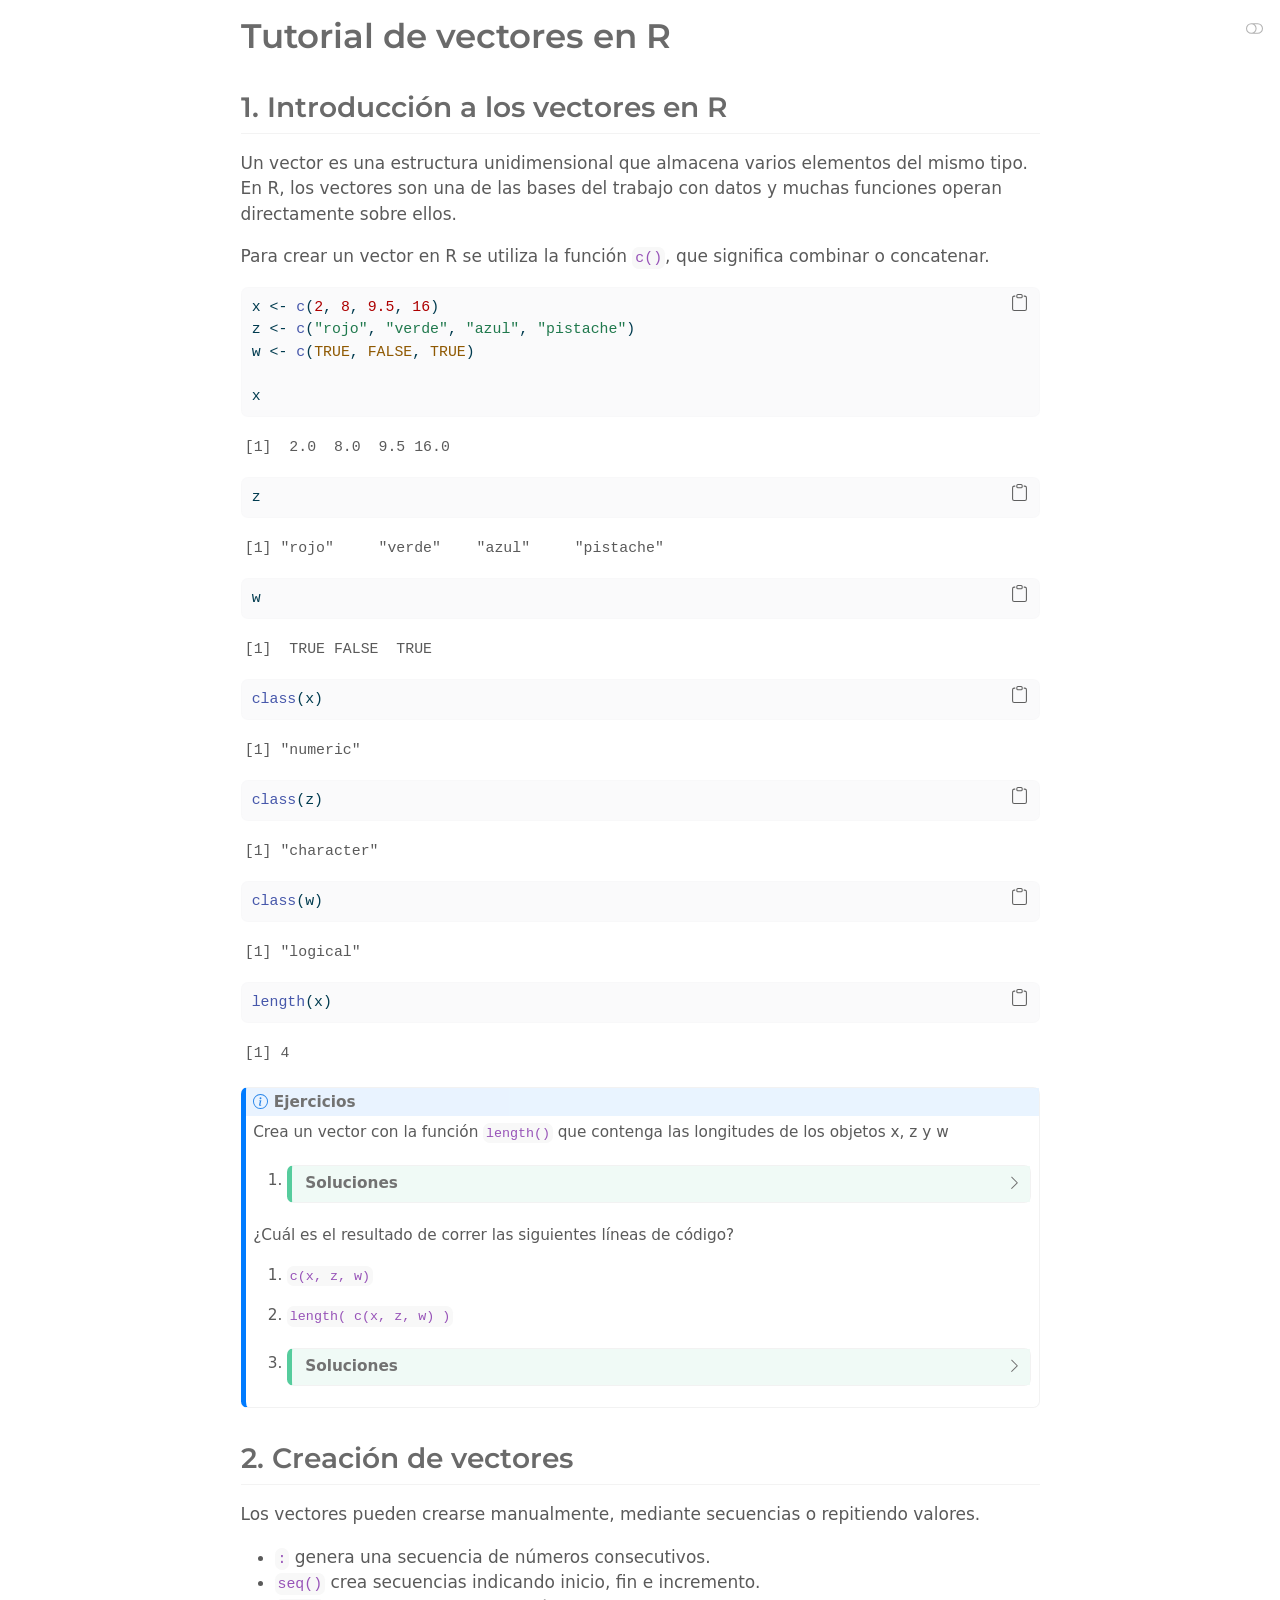
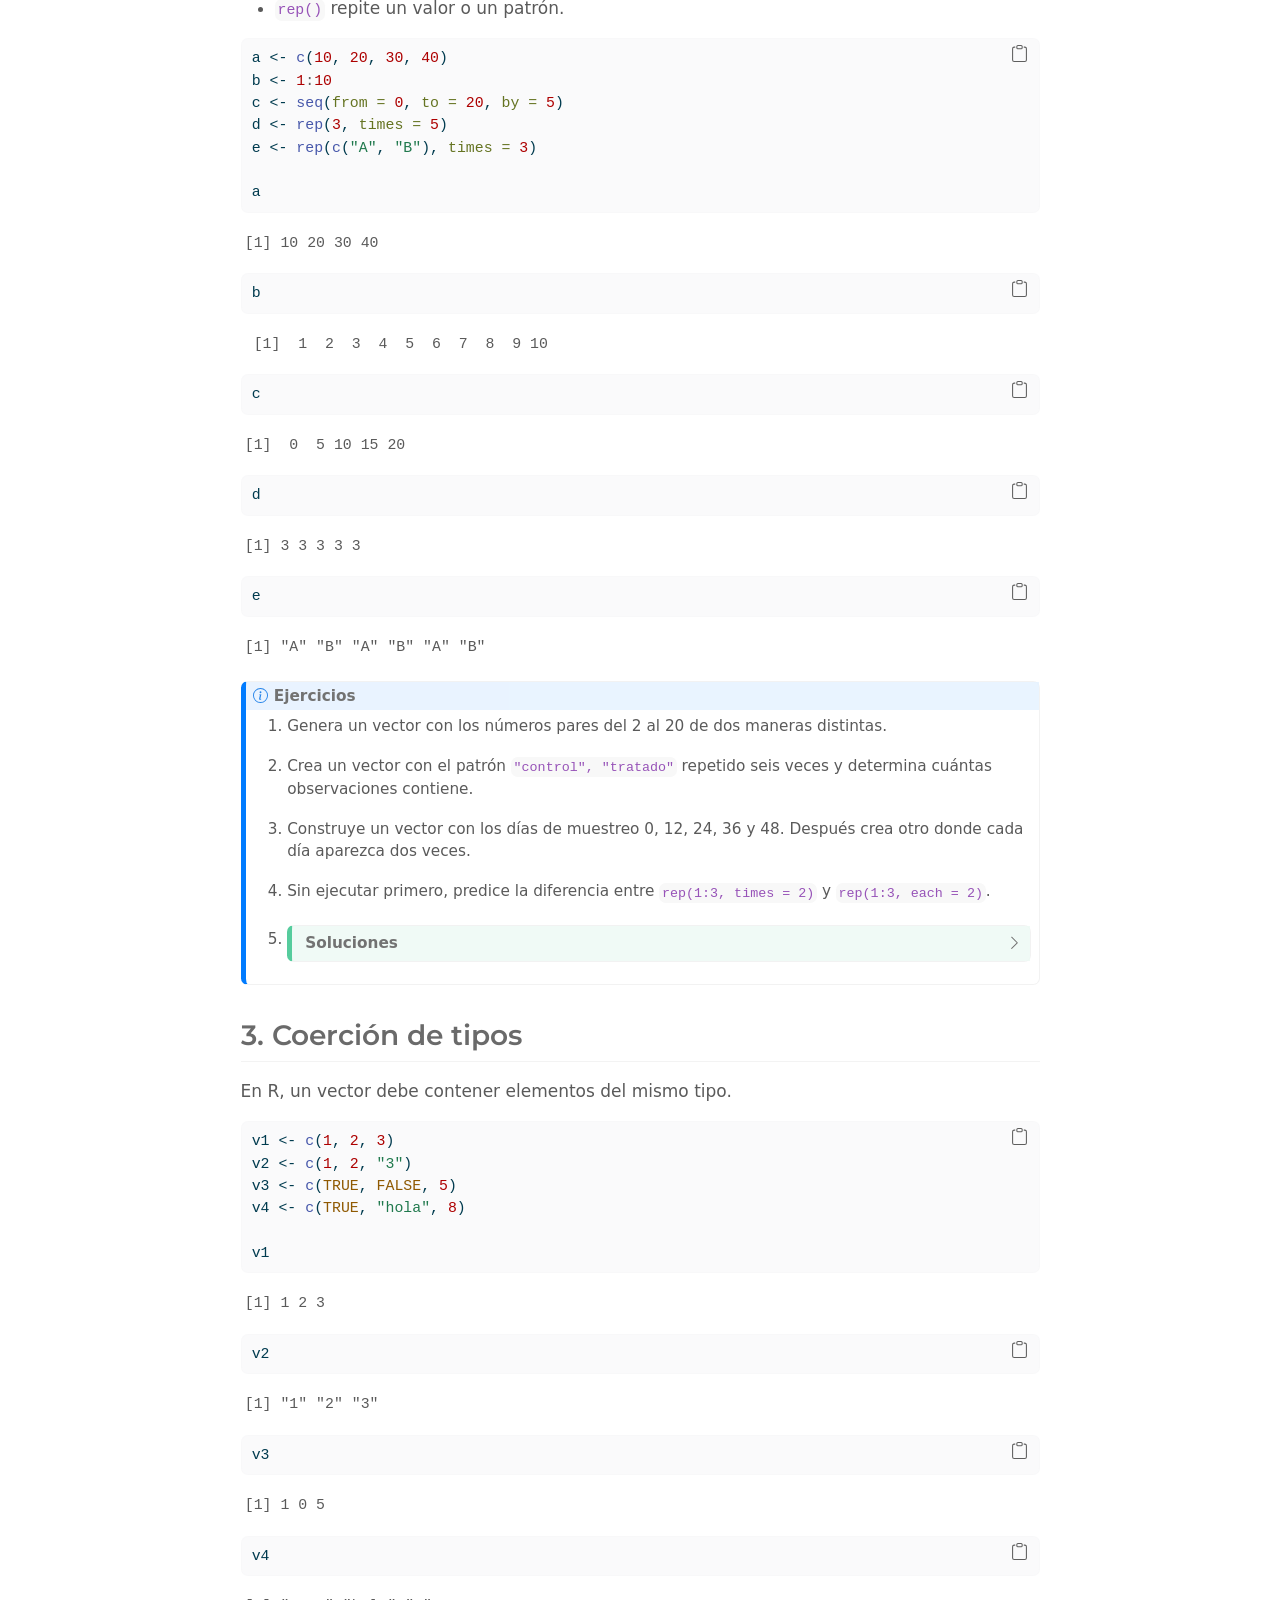
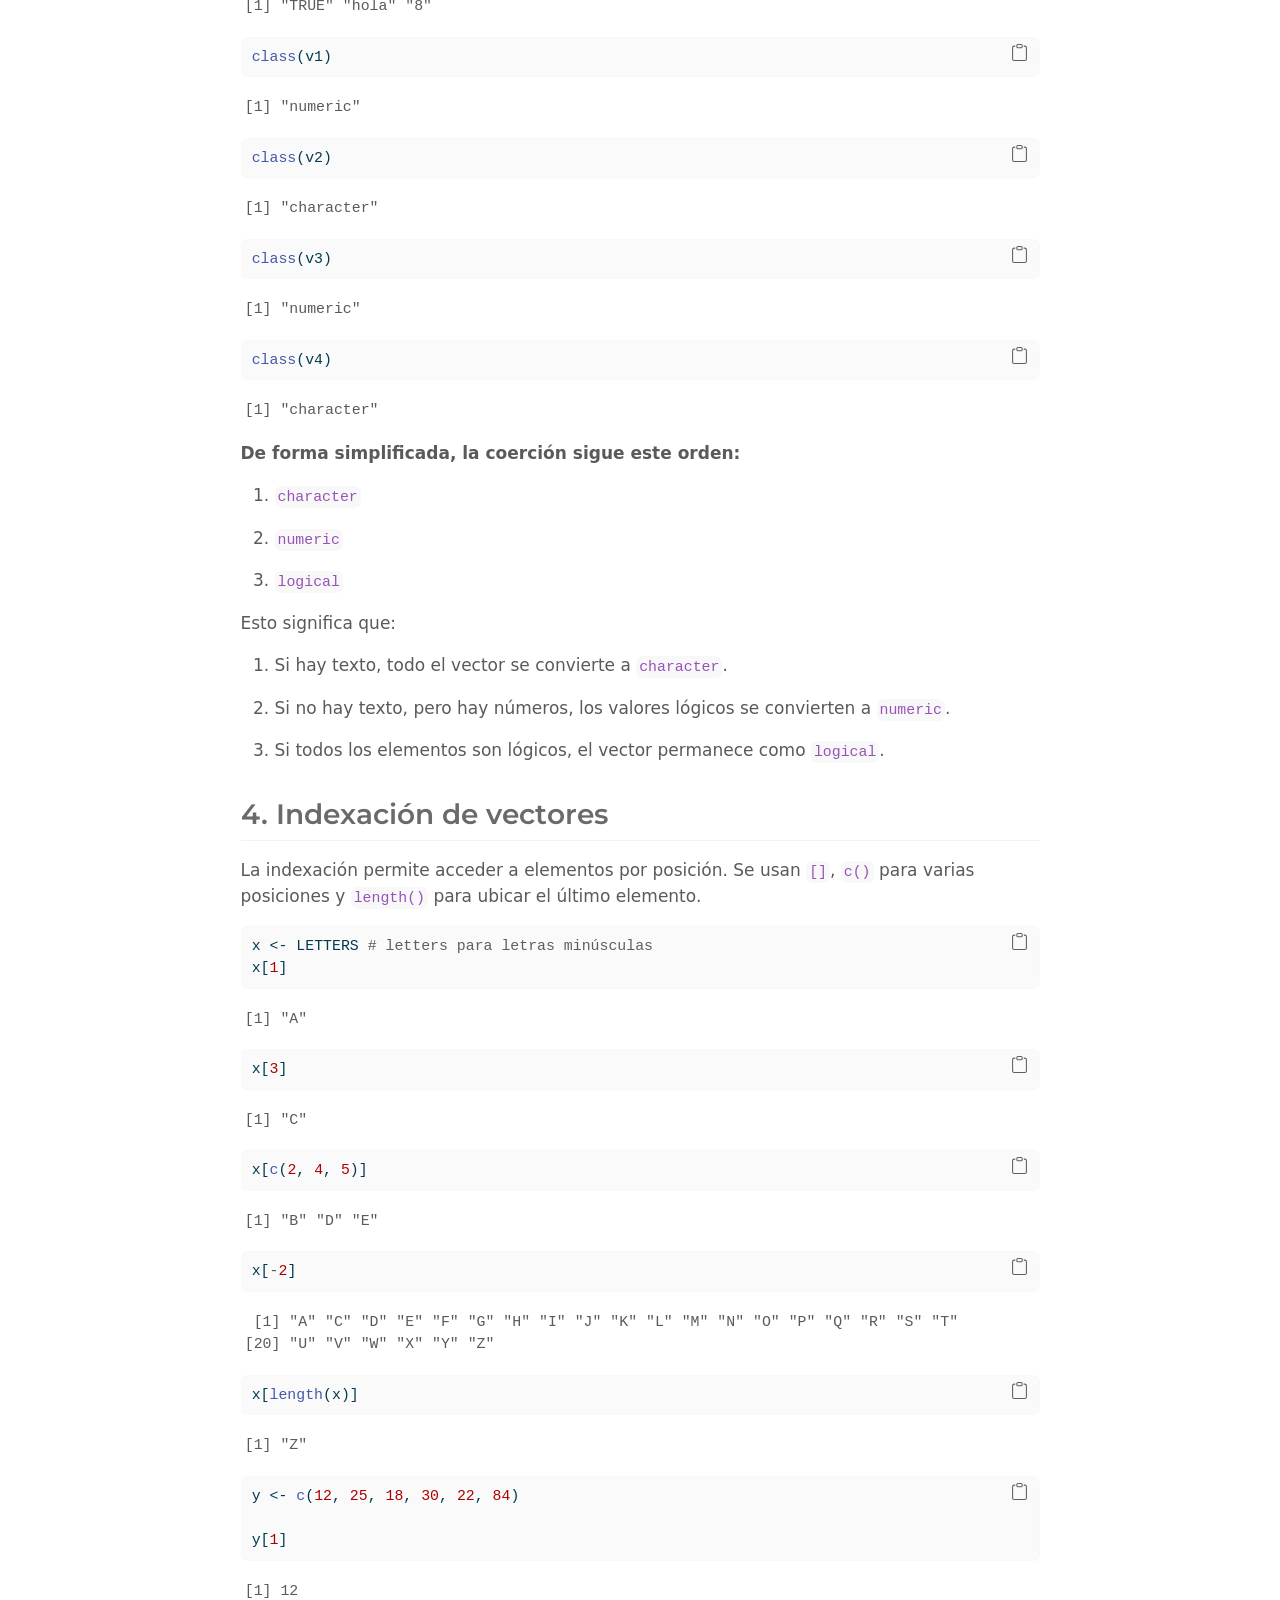
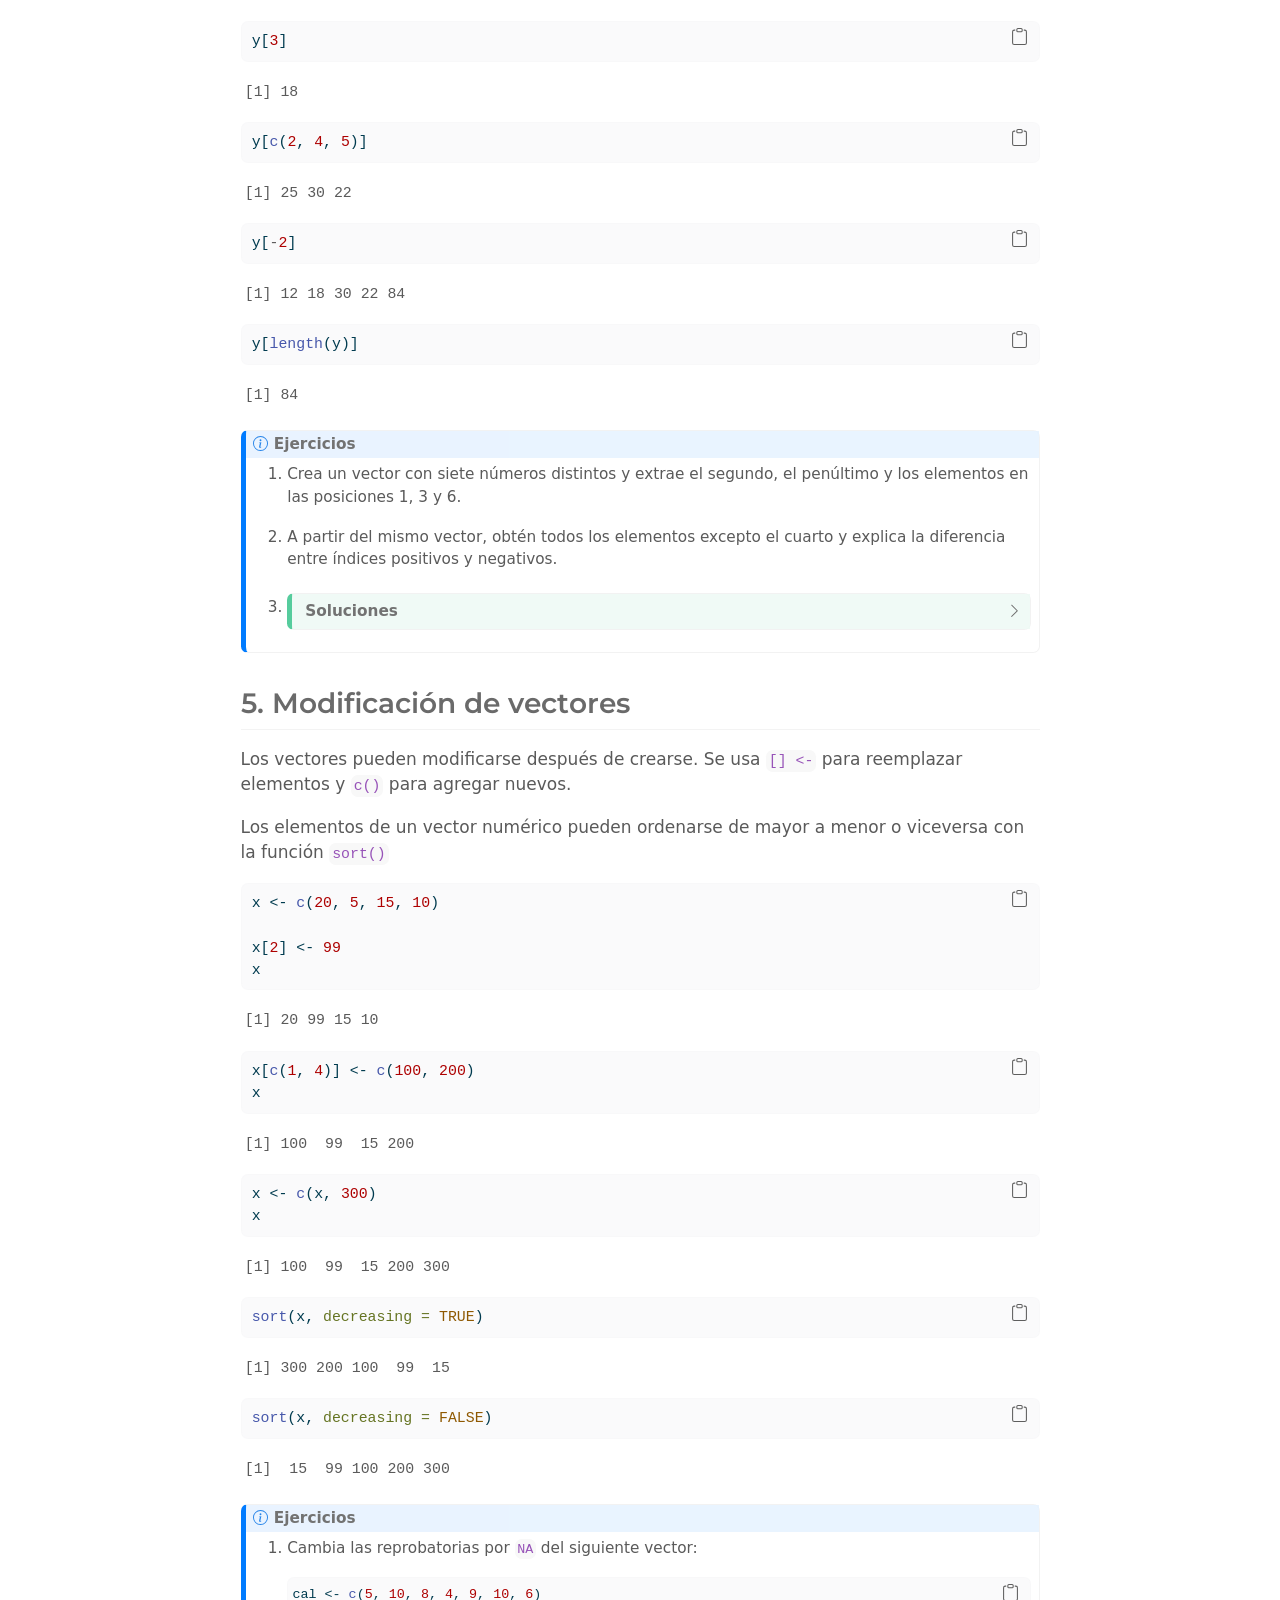
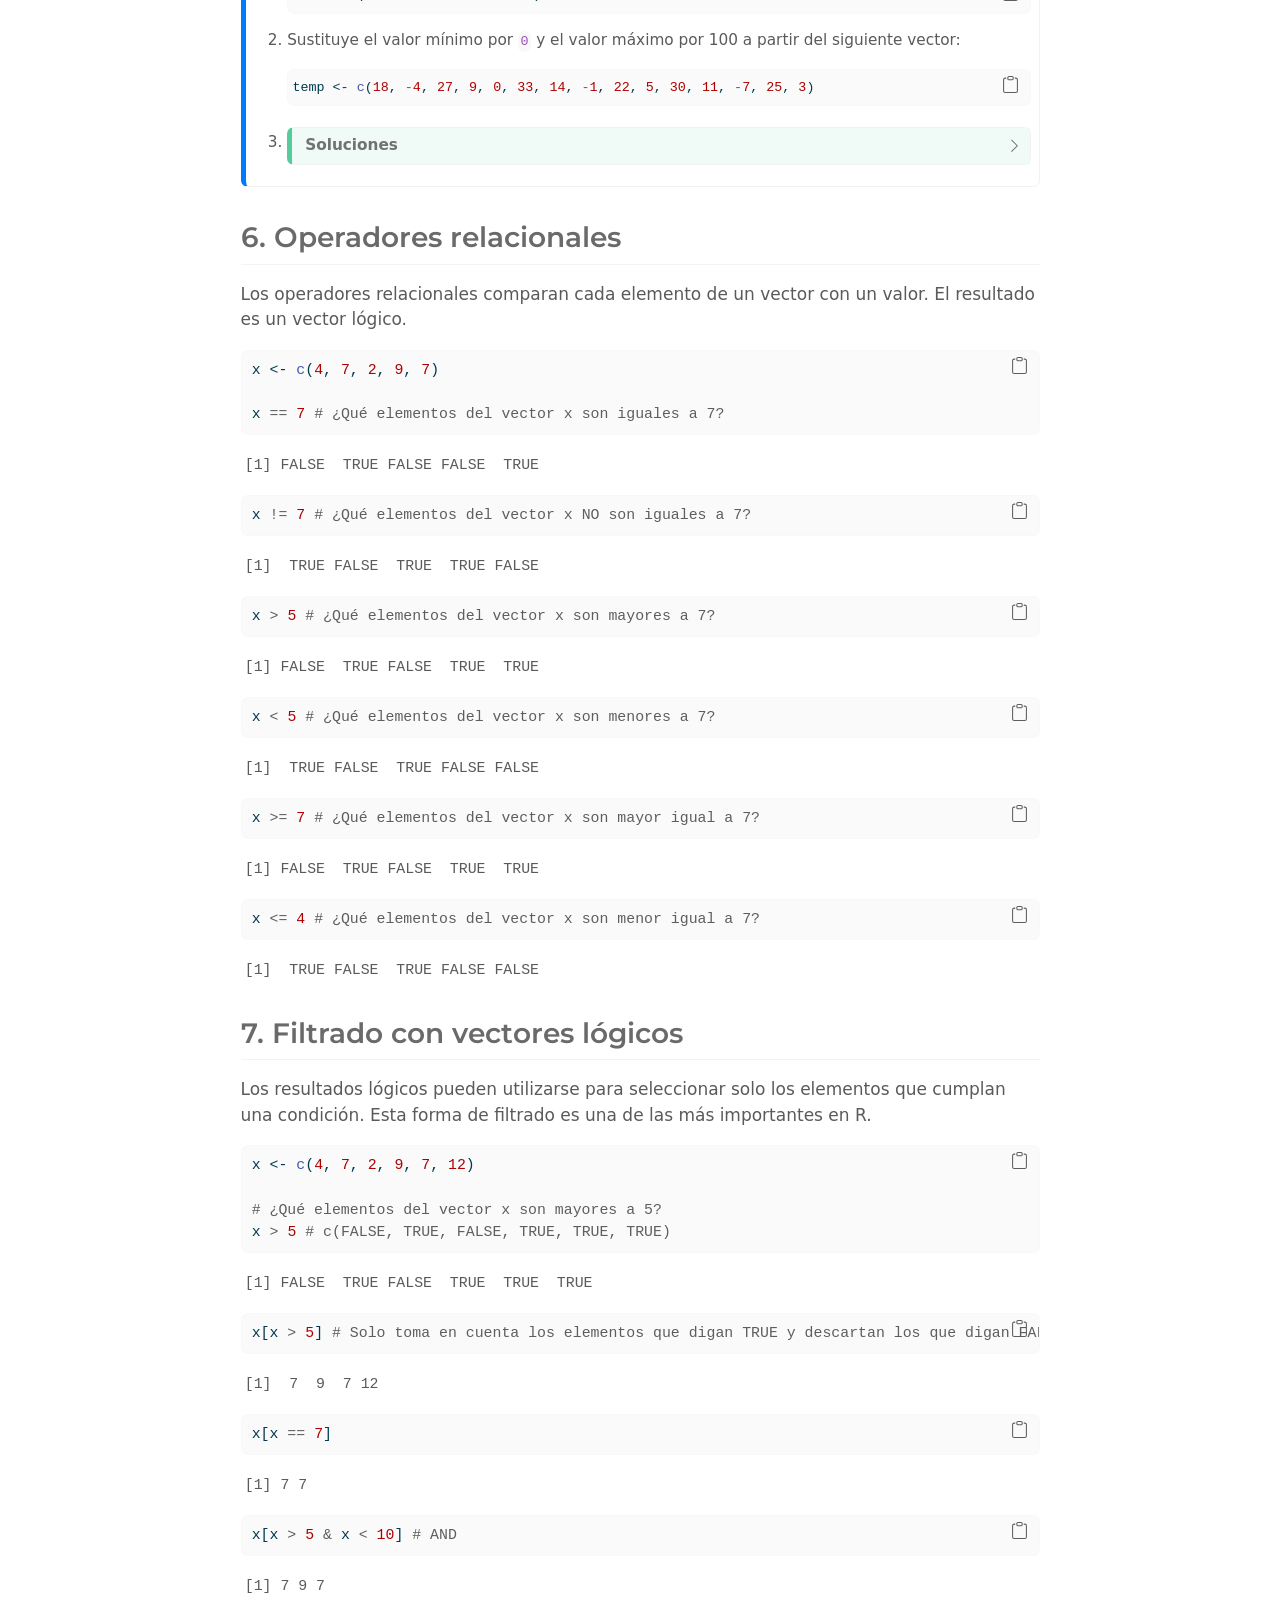
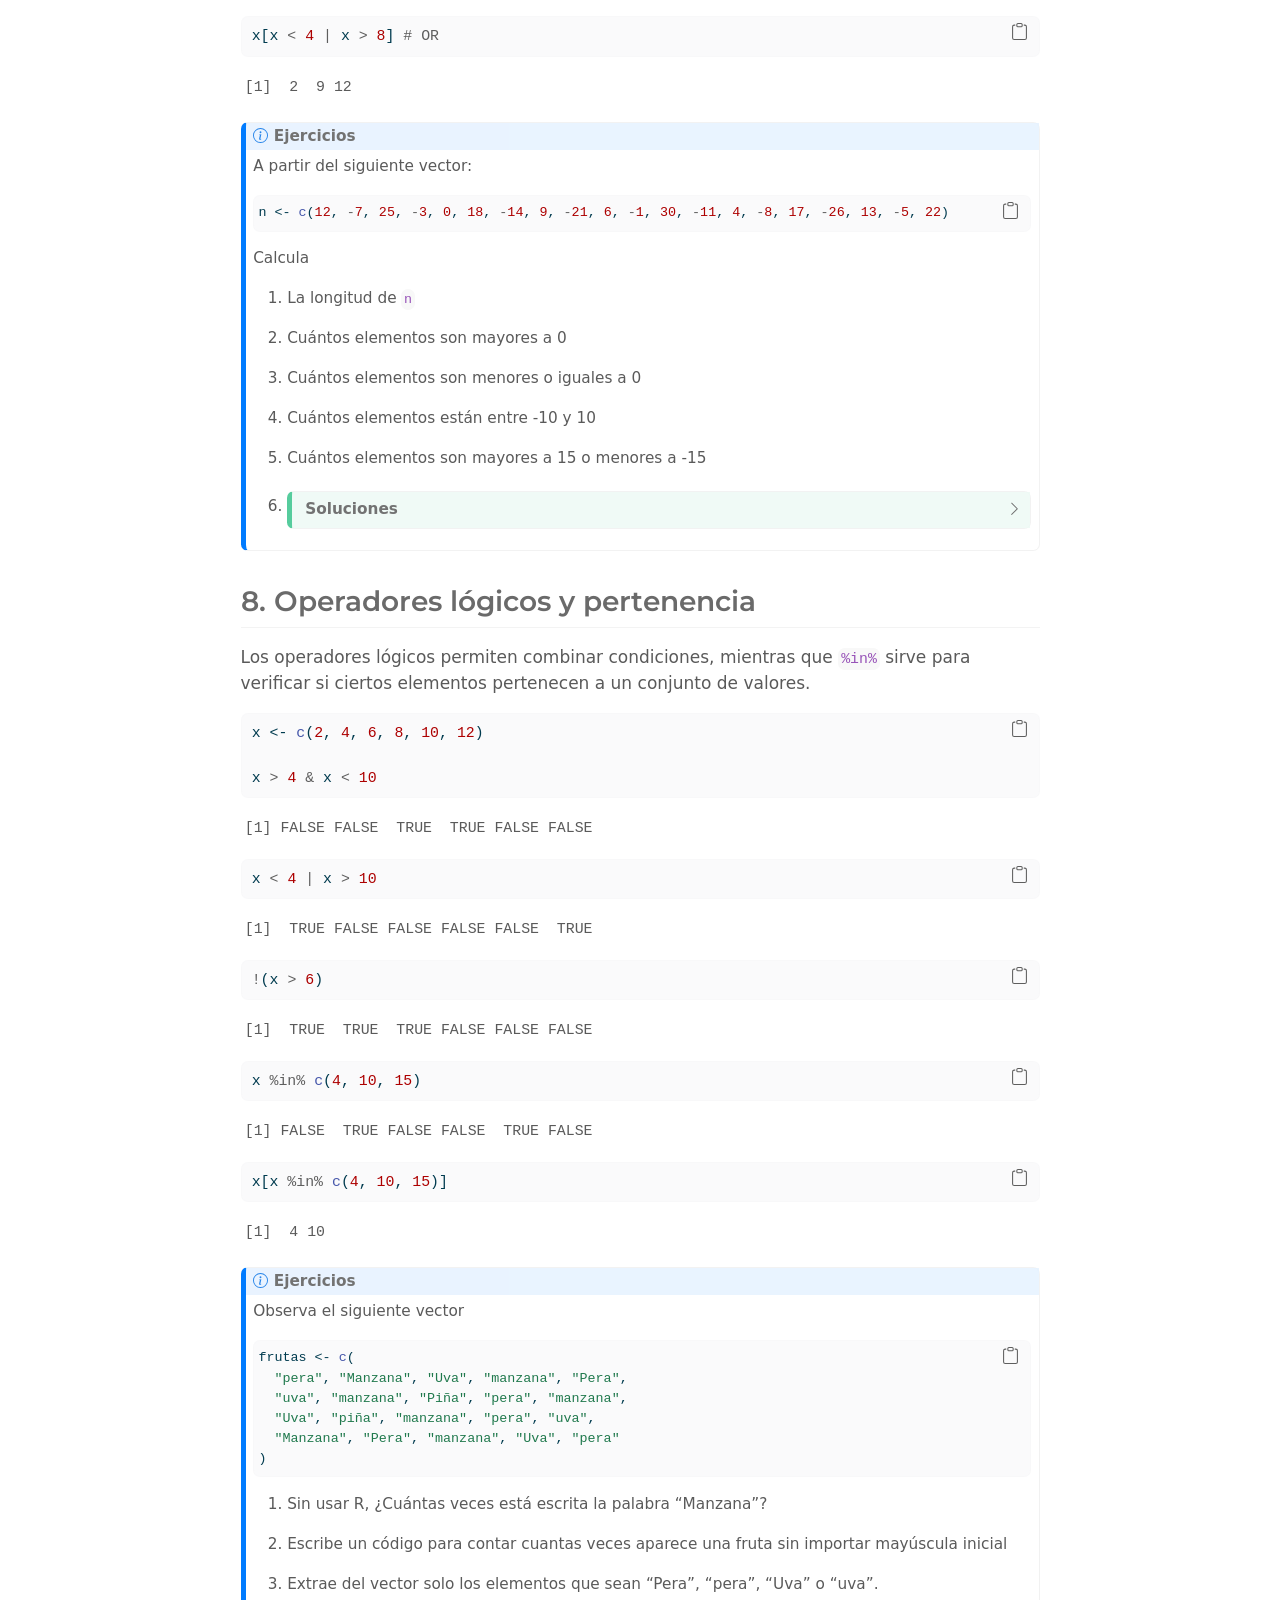
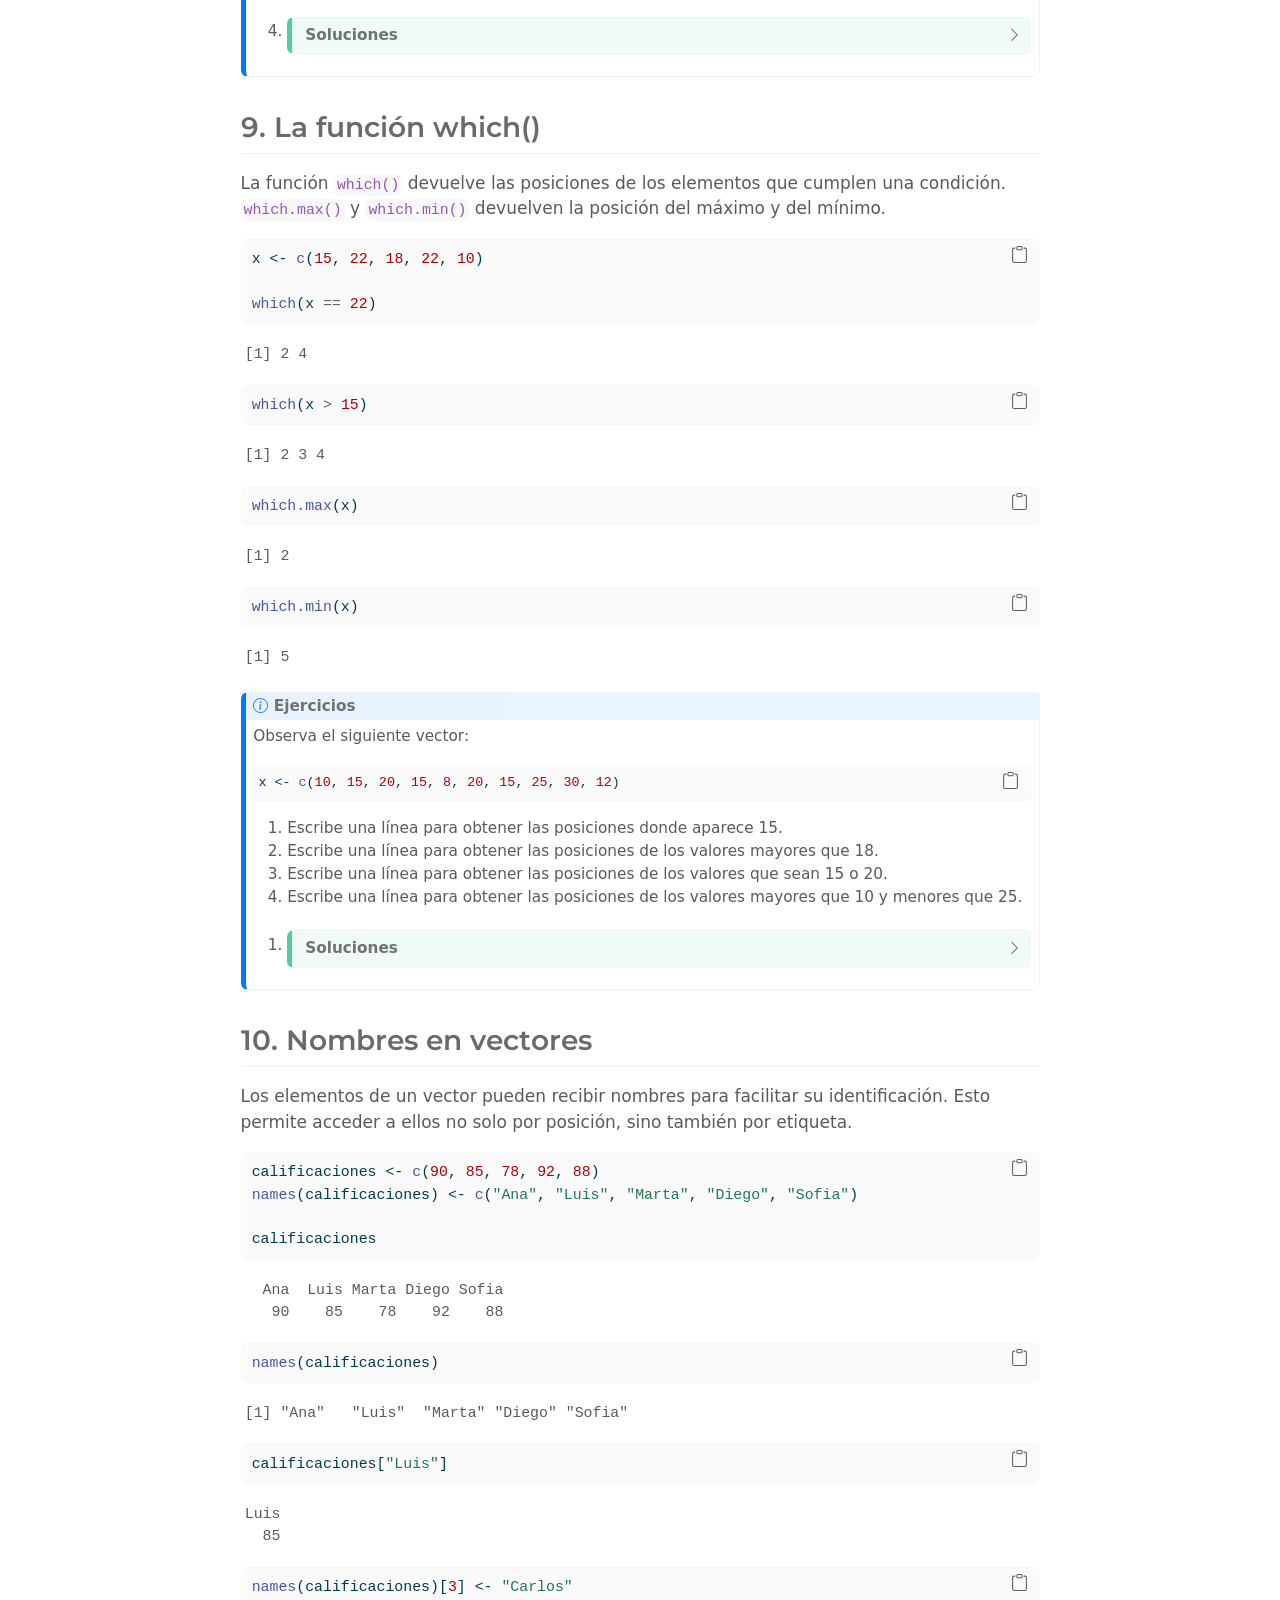
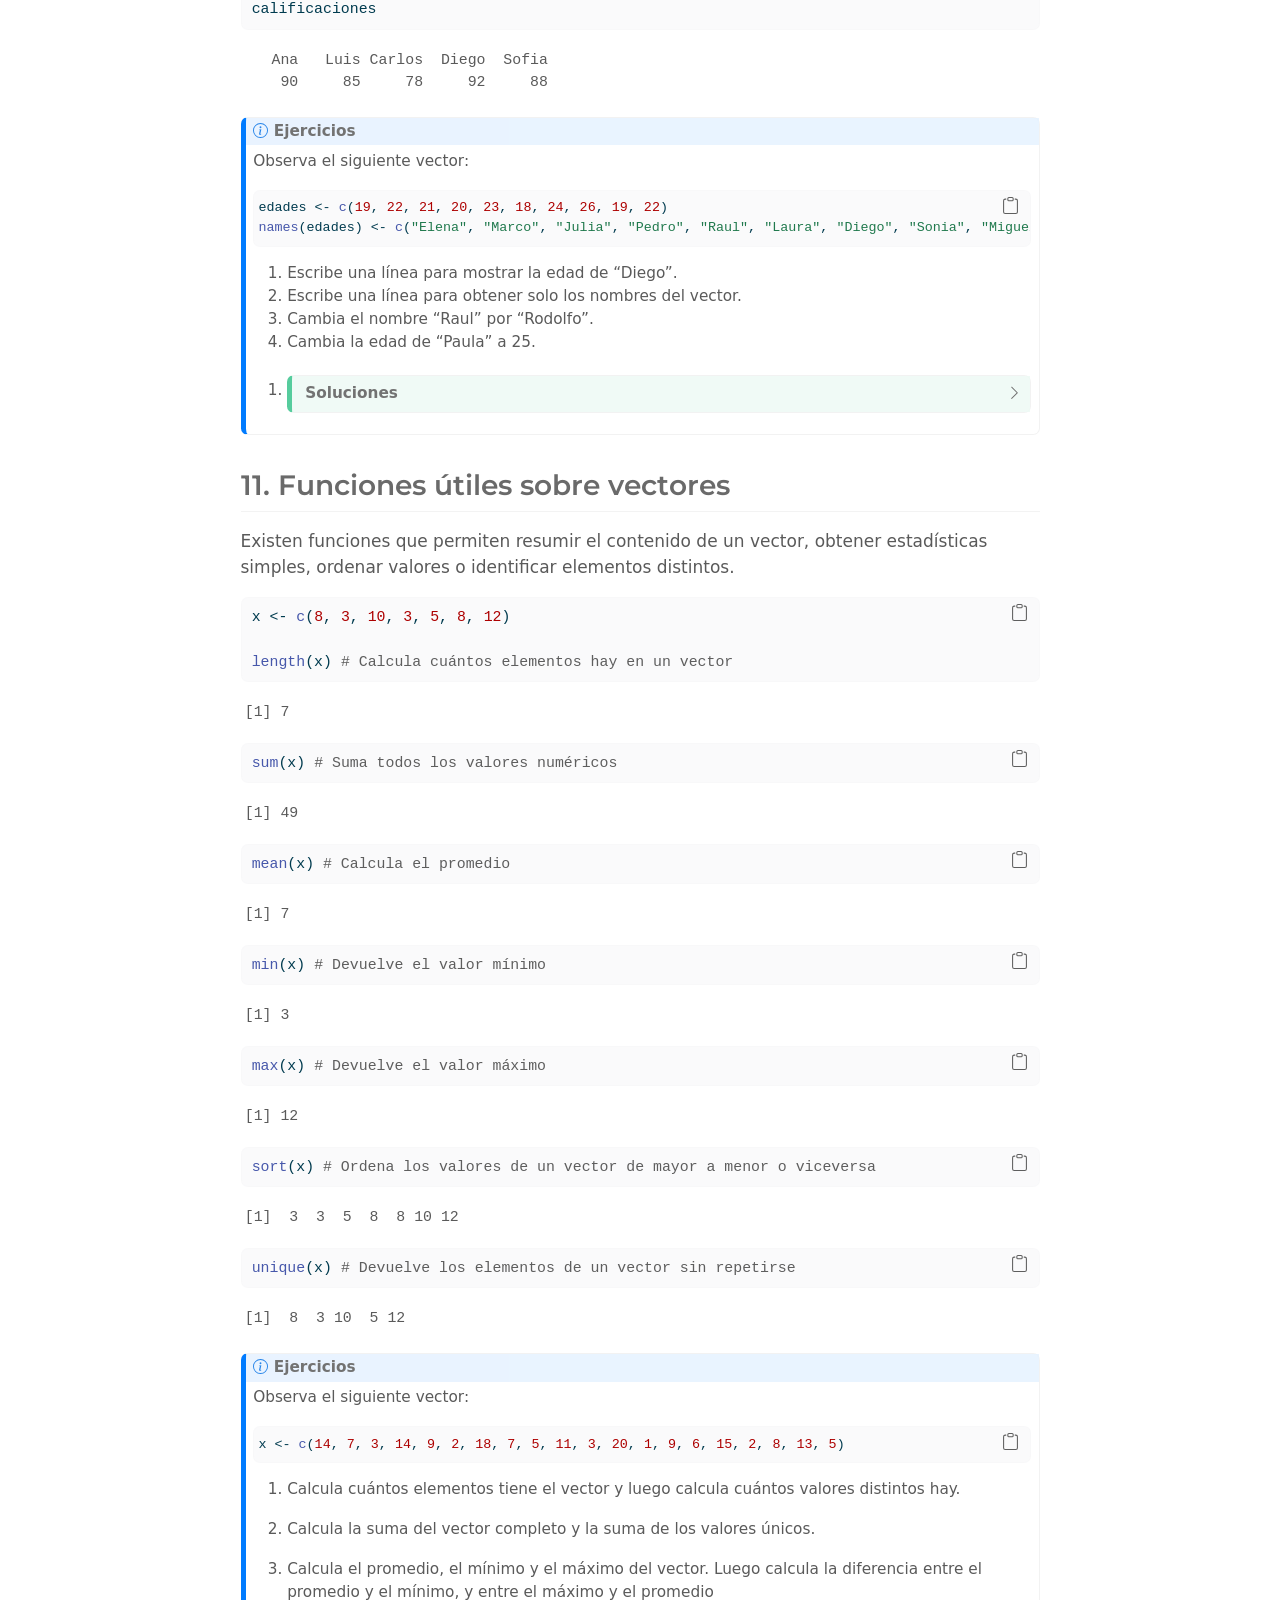
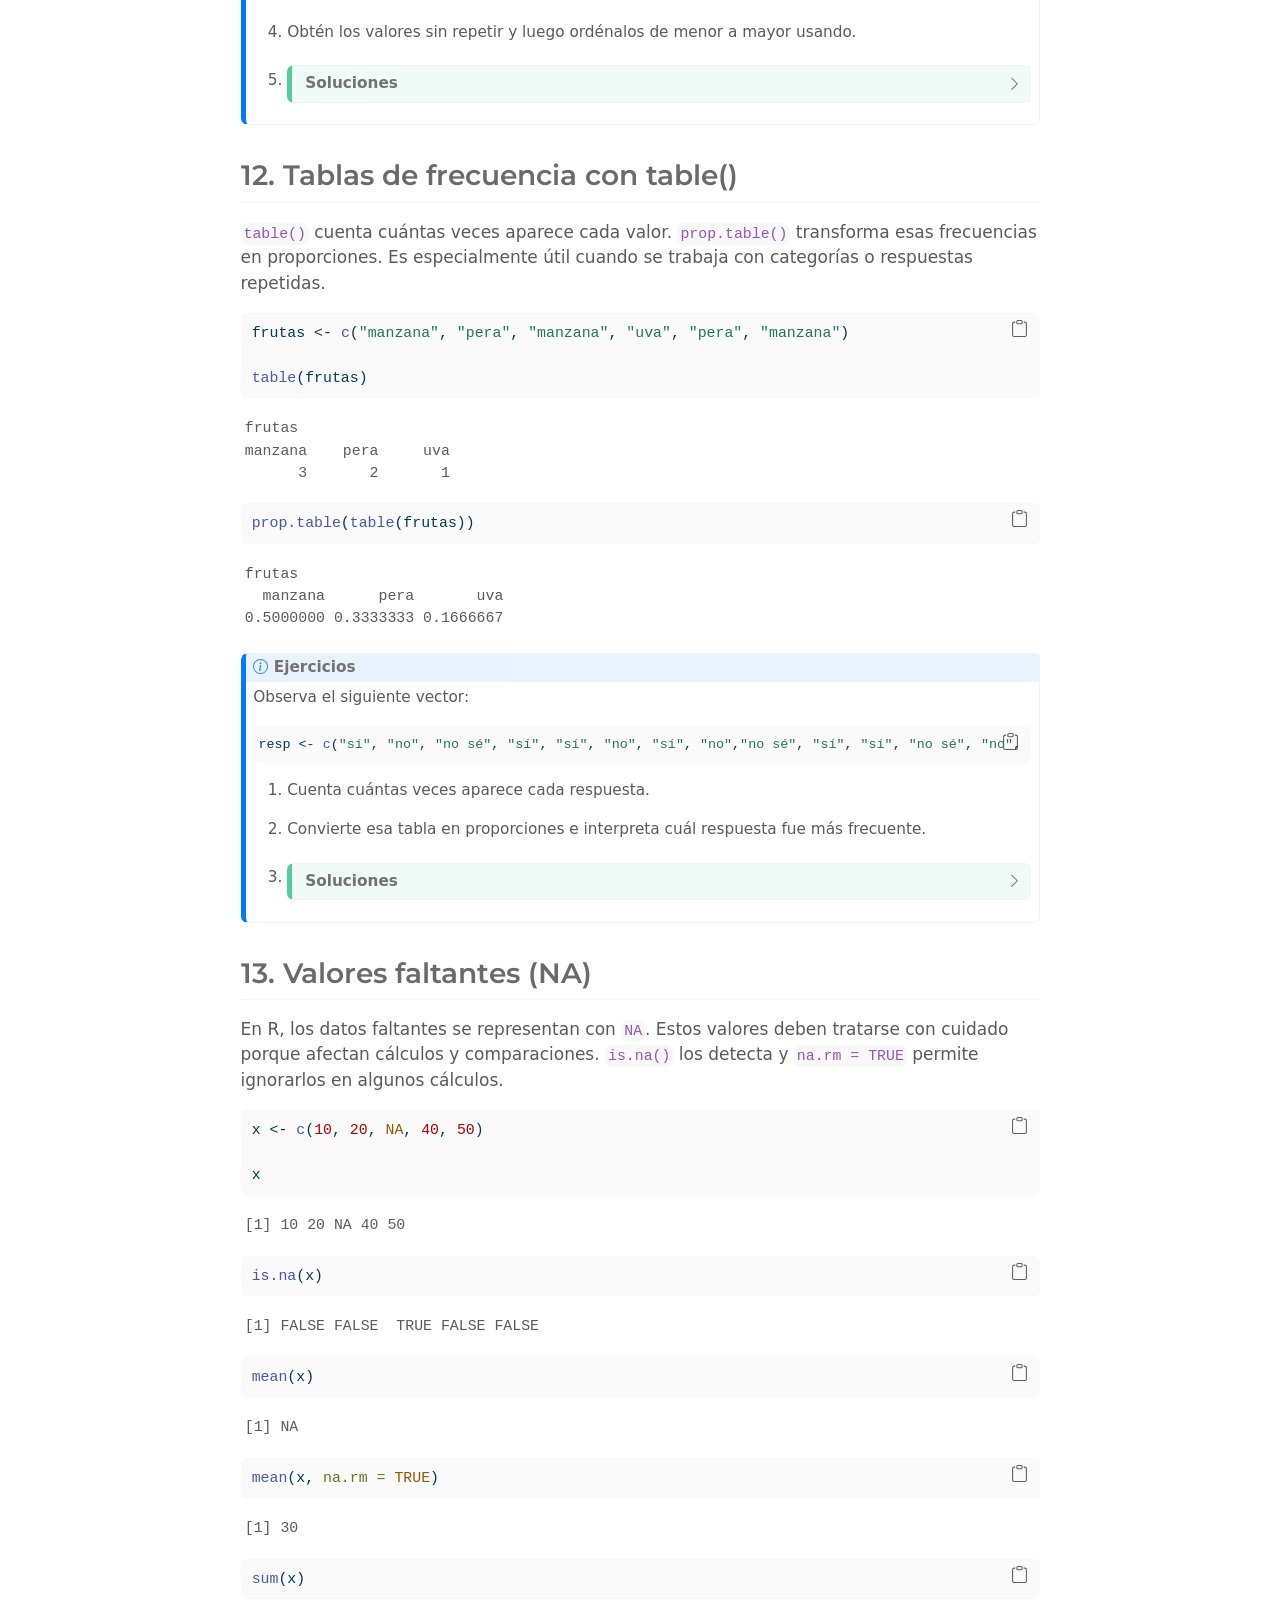
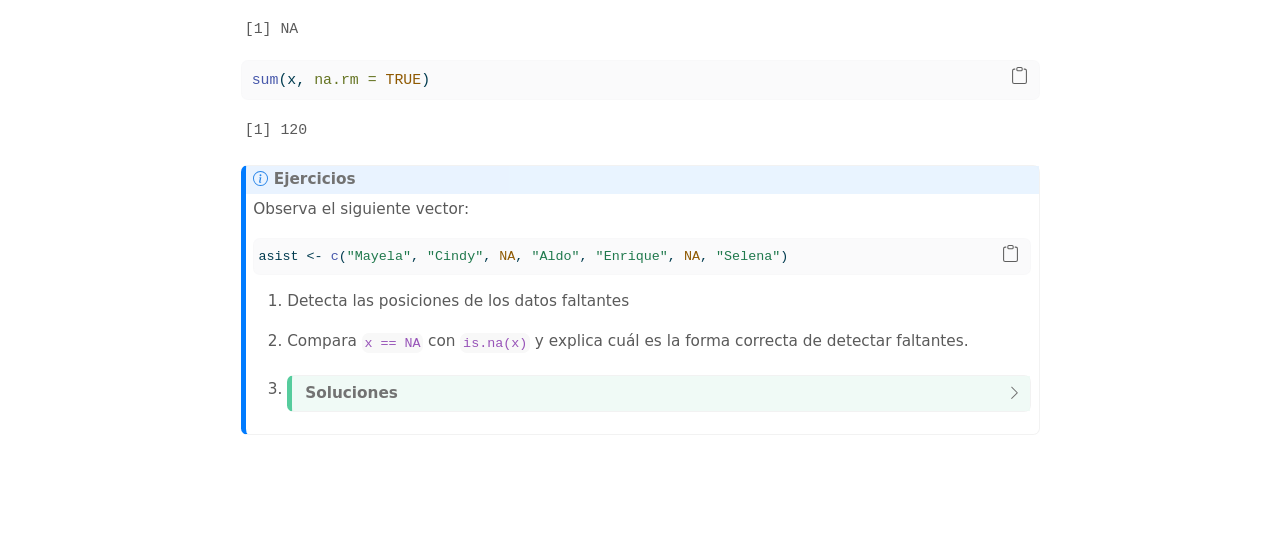
==== index.html @ 63472bc4 "Rename VectoresR.html to index.html" ====
<!DOCTYPE html>
<html xmlns="http://www.w3.org/1999/xhtml" lang="en" xml:lang="en"><head>

<meta charset="utf-8">
<meta name="generator" content="quarto-1.3.433">

<meta name="viewport" content="width=device-width, initial-scale=1.0, user-scalable=yes">


<title>Tutorial de vectores en R</title>
<style>
code{white-space: pre-wrap;}
span.smallcaps{font-variant: small-caps;}
div.columns{display: flex; gap: min(4vw, 1.5em);}
div.column{flex: auto; overflow-x: auto;}
div.hanging-indent{margin-left: 1.5em; text-indent: -1.5em;}
ul.task-list{list-style: none;}
ul.task-list li input[type="checkbox"] {
  width: 0.8em;
  margin: 0 0.8em 0.2em -1em; /* quarto-specific, see https://github.com/quarto-dev/quarto-cli/issues/4556 */ 
  vertical-align: middle;
}
/* CSS for syntax highlighting */
pre > code.sourceCode { white-space: pre; position: relative; }
pre > code.sourceCode > span { display: inline-block; line-height: 1.25; }
pre > code.sourceCode > span:empty { height: 1.2em; }
.sourceCode { overflow: visible; }
code.sourceCode > span { color: inherit; text-decoration: inherit; }
div.sourceCode { margin: 1em 0; }
pre.sourceCode { margin: 0; }
@media screen {
div.sourceCode { overflow: auto; }
}
@media print {
pre > code.sourceCode { white-space: pre-wrap; }
pre > code.sourceCode > span { text-indent: -5em; padding-left: 5em; }
}
pre.numberSource code
  { counter-reset: source-line 0; }
pre.numberSource code > span
  { position: relative; left: -4em; counter-increment: source-line; }
pre.numberSource code > span > a:first-child::before
  { content: counter(source-line);
    position: relative; left: -1em; text-align: right; vertical-align: baseline;
    border: none; display: inline-block;
    -webkit-touch-callout: none; -webkit-user-select: none;
    -khtml-user-select: none; -moz-user-select: none;
    -ms-user-select: none; user-select: none;
    padding: 0 4px; width: 4em;
  }
pre.numberSource { margin-left: 3em;  padding-left: 4px; }
div.sourceCode
  {   }
@media screen {
pre > code.sourceCode > span > a:first-child::before { text-decoration: underline; }
}
</style>


<script src="VectoresR_files/libs/clipboard/clipboard.min.js"></script>
<script src="VectoresR_files/libs/quarto-html/quarto.js"></script>
<script src="VectoresR_files/libs/quarto-html/popper.min.js"></script>
<script src="VectoresR_files/libs/quarto-html/tippy.umd.min.js"></script>
<script src="VectoresR_files/libs/quarto-html/anchor.min.js"></script>
<link href="VectoresR_files/libs/quarto-html/tippy.css" rel="stylesheet">
<link href="VectoresR_files/libs/quarto-html/quarto-syntax-highlighting.css" rel="stylesheet" class="quarto-color-scheme" id="quarto-text-highlighting-styles">
<link href="VectoresR_files/libs/quarto-html/quarto-syntax-highlighting-dark.css" rel="prefetch" class="quarto-color-scheme quarto-color-alternate" id="quarto-text-highlighting-styles">
<script src="VectoresR_files/libs/bootstrap/bootstrap.min.js"></script>
<link href="VectoresR_files/libs/bootstrap/bootstrap-icons.css" rel="stylesheet">
<link href="VectoresR_files/libs/bootstrap/bootstrap.min.css" rel="stylesheet" class="quarto-color-scheme" id="quarto-bootstrap" data-mode="light">
<link href="VectoresR_files/libs/bootstrap/bootstrap-dark.min.css" rel="prefetch" class="quarto-color-scheme quarto-color-alternate" id="quarto-bootstrap" data-mode="dark">


</head>

<body class="fullcontent">

<div id="quarto-content" class="page-columns page-rows-contents page-layout-article">

<main class="content" id="quarto-document-content">

<header id="title-block-header" class="quarto-title-block default">
<div class="quarto-title">
<h1 class="title">Tutorial de vectores en R</h1>
</div>



<div class="quarto-title-meta">

    
  
    
  </div>
  

</header>

<section id="introducción-a-los-vectores-en-r" class="level2">
<h2 class="anchored" data-anchor-id="introducción-a-los-vectores-en-r">1. Introducción a los vectores en R</h2>
<p>Un vector es una estructura unidimensional que almacena varios elementos del mismo tipo. En R, los vectores son una de las bases del trabajo con datos y muchas funciones operan directamente sobre ellos.</p>
<p>Para crear un vector en R se utiliza la función <code>c()</code>, que significa combinar o concatenar.</p>
<div class="cell">
<div class="sourceCode cell-code" id="cb1"><pre class="sourceCode r code-with-copy"><code class="sourceCode r"><span id="cb1-1"><a href="#cb1-1" aria-hidden="true" tabindex="-1"></a>x <span class="ot">&lt;-</span> <span class="fu">c</span>(<span class="dv">2</span>, <span class="dv">8</span>, <span class="fl">9.5</span>, <span class="dv">16</span>)</span>
<span id="cb1-2"><a href="#cb1-2" aria-hidden="true" tabindex="-1"></a>z <span class="ot">&lt;-</span> <span class="fu">c</span>(<span class="st">"rojo"</span>, <span class="st">"verde"</span>, <span class="st">"azul"</span>, <span class="st">"pistache"</span>)</span>
<span id="cb1-3"><a href="#cb1-3" aria-hidden="true" tabindex="-1"></a>w <span class="ot">&lt;-</span> <span class="fu">c</span>(<span class="cn">TRUE</span>, <span class="cn">FALSE</span>, <span class="cn">TRUE</span>)</span>
<span id="cb1-4"><a href="#cb1-4" aria-hidden="true" tabindex="-1"></a></span>
<span id="cb1-5"><a href="#cb1-5" aria-hidden="true" tabindex="-1"></a>x</span></code><button title="Copy to Clipboard" class="code-copy-button"><i class="bi"></i></button></pre></div>
<div class="cell-output cell-output-stdout">
<pre><code>[1]  2.0  8.0  9.5 16.0</code></pre>
</div>
<div class="sourceCode cell-code" id="cb3"><pre class="sourceCode r code-with-copy"><code class="sourceCode r"><span id="cb3-1"><a href="#cb3-1" aria-hidden="true" tabindex="-1"></a>z</span></code><button title="Copy to Clipboard" class="code-copy-button"><i class="bi"></i></button></pre></div>
<div class="cell-output cell-output-stdout">
<pre><code>[1] "rojo"     "verde"    "azul"     "pistache"</code></pre>
</div>
<div class="sourceCode cell-code" id="cb5"><pre class="sourceCode r code-with-copy"><code class="sourceCode r"><span id="cb5-1"><a href="#cb5-1" aria-hidden="true" tabindex="-1"></a>w</span></code><button title="Copy to Clipboard" class="code-copy-button"><i class="bi"></i></button></pre></div>
<div class="cell-output cell-output-stdout">
<pre><code>[1]  TRUE FALSE  TRUE</code></pre>
</div>
<div class="sourceCode cell-code" id="cb7"><pre class="sourceCode r code-with-copy"><code class="sourceCode r"><span id="cb7-1"><a href="#cb7-1" aria-hidden="true" tabindex="-1"></a><span class="fu">class</span>(x)</span></code><button title="Copy to Clipboard" class="code-copy-button"><i class="bi"></i></button></pre></div>
<div class="cell-output cell-output-stdout">
<pre><code>[1] "numeric"</code></pre>
</div>
<div class="sourceCode cell-code" id="cb9"><pre class="sourceCode r code-with-copy"><code class="sourceCode r"><span id="cb9-1"><a href="#cb9-1" aria-hidden="true" tabindex="-1"></a><span class="fu">class</span>(z)</span></code><button title="Copy to Clipboard" class="code-copy-button"><i class="bi"></i></button></pre></div>
<div class="cell-output cell-output-stdout">
<pre><code>[1] "character"</code></pre>
</div>
<div class="sourceCode cell-code" id="cb11"><pre class="sourceCode r code-with-copy"><code class="sourceCode r"><span id="cb11-1"><a href="#cb11-1" aria-hidden="true" tabindex="-1"></a><span class="fu">class</span>(w)</span></code><button title="Copy to Clipboard" class="code-copy-button"><i class="bi"></i></button></pre></div>
<div class="cell-output cell-output-stdout">
<pre><code>[1] "logical"</code></pre>
</div>
<div class="sourceCode cell-code" id="cb13"><pre class="sourceCode r code-with-copy"><code class="sourceCode r"><span id="cb13-1"><a href="#cb13-1" aria-hidden="true" tabindex="-1"></a><span class="fu">length</span>(x)</span></code><button title="Copy to Clipboard" class="code-copy-button"><i class="bi"></i></button></pre></div>
<div class="cell-output cell-output-stdout">
<pre><code>[1] 4</code></pre>
</div>
</div>
<div class="callout callout-style-default callout-note callout-titled">
<div class="callout-header d-flex align-content-center">
<div class="callout-icon-container">
<i class="callout-icon"></i>
</div>
<div class="callout-title-container flex-fill">
Ejercicios
</div>
</div>
<div class="callout-body-container callout-body">
<p>Crea un vector con la función <code>length()</code> que contenga las longitudes de los objetos x, z y w</p>
<ol type="1">
<li><div class="callout callout-style-default callout-tip no-icon callout-titled">
<div class="callout-header d-flex align-content-center" data-bs-toggle="collapse" data-bs-target=".callout-1-contents" aria-controls="callout-1" aria-expanded="false" aria-label="Toggle callout">
<div class="callout-icon-container">
<i class="callout-icon no-icon"></i>
</div>
<div class="callout-title-container flex-fill">
Soluciones
</div>
<div class="callout-btn-toggle d-inline-block border-0 py-1 ps-1 pe-0 float-end"><i class="callout-toggle"></i></div>
</div>
<div id="callout-1" class="callout-1-contents callout-collapse collapse">
<div class="callout-body-container callout-body">
<div class="cell">
<div class="sourceCode cell-code" id="cb15"><pre class="sourceCode r code-with-copy"><code class="sourceCode r"><span id="cb15-1"><a href="#cb15-1" aria-hidden="true" tabindex="-1"></a><span class="fu">c</span>(</span>
<span id="cb15-2"><a href="#cb15-2" aria-hidden="true" tabindex="-1"></a> <span class="fu">length</span>(x),</span>
<span id="cb15-3"><a href="#cb15-3" aria-hidden="true" tabindex="-1"></a> <span class="fu">length</span>(z),</span>
<span id="cb15-4"><a href="#cb15-4" aria-hidden="true" tabindex="-1"></a> <span class="fu">length</span>(w)</span>
<span id="cb15-5"><a href="#cb15-5" aria-hidden="true" tabindex="-1"></a>)</span></code><button title="Copy to Clipboard" class="code-copy-button"><i class="bi"></i></button></pre></div>
<div class="cell-output cell-output-stdout">
<pre><code>[1] 4 4 3</code></pre>
</div>
</div>
</div>
</div>
</div></li>
</ol>
<p>¿Cuál es el resultado de correr las siguientes líneas de código?</p>
<ol type="1">
<li><p><code>c(x, z, w)</code></p></li>
<li><p><code>length( c(x, z, w) )</code></p></li>
<li><div class="callout callout-style-default callout-tip no-icon callout-titled">
<div class="callout-header d-flex align-content-center" data-bs-toggle="collapse" data-bs-target=".callout-2-contents" aria-controls="callout-2" aria-expanded="false" aria-label="Toggle callout">
<div class="callout-icon-container">
<i class="callout-icon no-icon"></i>
</div>
<div class="callout-title-container flex-fill">
Soluciones
</div>
<div class="callout-btn-toggle d-inline-block border-0 py-1 ps-1 pe-0 float-end"><i class="callout-toggle"></i></div>
</div>
<div id="callout-2" class="callout-2-contents callout-collapse collapse">
<div class="callout-body-container callout-body">
<ol type="1">
<li><code>c(x, z, w)</code> combina los elementos de <code>x</code>, <code>z</code> y <code>w</code> en un solo vector.</li>
<li><code>length(c(x, z, w))</code> cuenta cuántos elementos tiene ese vector combinado.</li>
</ol>
</div>
</div>
</div></li>
</ol>
</div>
</div>
</section>
<section id="creación-de-vectores" class="level2">
<h2 class="anchored" data-anchor-id="creación-de-vectores">2. Creación de vectores</h2>
<p>Los vectores pueden crearse manualmente, mediante secuencias o repitiendo valores.</p>
<ul>
<li><code>:</code> genera una secuencia de números consecutivos.</li>
<li><code>seq()</code> crea secuencias indicando inicio, fin e incremento.</li>
<li><code>rep()</code> repite un valor o un patrón.</li>
</ul>
<div class="cell">
<div class="sourceCode cell-code" id="cb17"><pre class="sourceCode r code-with-copy"><code class="sourceCode r"><span id="cb17-1"><a href="#cb17-1" aria-hidden="true" tabindex="-1"></a>a <span class="ot">&lt;-</span> <span class="fu">c</span>(<span class="dv">10</span>, <span class="dv">20</span>, <span class="dv">30</span>, <span class="dv">40</span>)</span>
<span id="cb17-2"><a href="#cb17-2" aria-hidden="true" tabindex="-1"></a>b <span class="ot">&lt;-</span> <span class="dv">1</span><span class="sc">:</span><span class="dv">10</span></span>
<span id="cb17-3"><a href="#cb17-3" aria-hidden="true" tabindex="-1"></a>c <span class="ot">&lt;-</span> <span class="fu">seq</span>(<span class="at">from =</span> <span class="dv">0</span>, <span class="at">to =</span> <span class="dv">20</span>, <span class="at">by =</span> <span class="dv">5</span>)</span>
<span id="cb17-4"><a href="#cb17-4" aria-hidden="true" tabindex="-1"></a>d <span class="ot">&lt;-</span> <span class="fu">rep</span>(<span class="dv">3</span>, <span class="at">times =</span> <span class="dv">5</span>)</span>
<span id="cb17-5"><a href="#cb17-5" aria-hidden="true" tabindex="-1"></a>e <span class="ot">&lt;-</span> <span class="fu">rep</span>(<span class="fu">c</span>(<span class="st">"A"</span>, <span class="st">"B"</span>), <span class="at">times =</span> <span class="dv">3</span>)</span>
<span id="cb17-6"><a href="#cb17-6" aria-hidden="true" tabindex="-1"></a></span>
<span id="cb17-7"><a href="#cb17-7" aria-hidden="true" tabindex="-1"></a>a</span></code><button title="Copy to Clipboard" class="code-copy-button"><i class="bi"></i></button></pre></div>
<div class="cell-output cell-output-stdout">
<pre><code>[1] 10 20 30 40</code></pre>
</div>
<div class="sourceCode cell-code" id="cb19"><pre class="sourceCode r code-with-copy"><code class="sourceCode r"><span id="cb19-1"><a href="#cb19-1" aria-hidden="true" tabindex="-1"></a>b</span></code><button title="Copy to Clipboard" class="code-copy-button"><i class="bi"></i></button></pre></div>
<div class="cell-output cell-output-stdout">
<pre><code> [1]  1  2  3  4  5  6  7  8  9 10</code></pre>
</div>
<div class="sourceCode cell-code" id="cb21"><pre class="sourceCode r code-with-copy"><code class="sourceCode r"><span id="cb21-1"><a href="#cb21-1" aria-hidden="true" tabindex="-1"></a>c</span></code><button title="Copy to Clipboard" class="code-copy-button"><i class="bi"></i></button></pre></div>
<div class="cell-output cell-output-stdout">
<pre><code>[1]  0  5 10 15 20</code></pre>
</div>
<div class="sourceCode cell-code" id="cb23"><pre class="sourceCode r code-with-copy"><code class="sourceCode r"><span id="cb23-1"><a href="#cb23-1" aria-hidden="true" tabindex="-1"></a>d</span></code><button title="Copy to Clipboard" class="code-copy-button"><i class="bi"></i></button></pre></div>
<div class="cell-output cell-output-stdout">
<pre><code>[1] 3 3 3 3 3</code></pre>
</div>
<div class="sourceCode cell-code" id="cb25"><pre class="sourceCode r code-with-copy"><code class="sourceCode r"><span id="cb25-1"><a href="#cb25-1" aria-hidden="true" tabindex="-1"></a>e</span></code><button title="Copy to Clipboard" class="code-copy-button"><i class="bi"></i></button></pre></div>
<div class="cell-output cell-output-stdout">
<pre><code>[1] "A" "B" "A" "B" "A" "B"</code></pre>
</div>
</div>
<div class="callout callout-style-default callout-note callout-titled">
<div class="callout-header d-flex align-content-center">
<div class="callout-icon-container">
<i class="callout-icon"></i>
</div>
<div class="callout-title-container flex-fill">
Ejercicios
</div>
</div>
<div class="callout-body-container callout-body">
<ol type="1">
<li><p>Genera un vector con los números pares del 2 al 20 de dos maneras distintas.</p></li>
<li><p>Crea un vector con el patrón <code>"control", "tratado"</code> repetido seis veces y determina cuántas observaciones contiene.</p></li>
<li><p>Construye un vector con los días de muestreo 0, 12, 24, 36 y 48. Después crea otro donde cada día aparezca dos veces.</p></li>
<li><p>Sin ejecutar primero, predice la diferencia entre <code>rep(1:3, times = 2)</code> y <code>rep(1:3, each = 2)</code>.</p></li>
<li><div class="callout callout-style-default callout-tip no-icon callout-titled">
<div class="callout-header d-flex align-content-center" data-bs-toggle="collapse" data-bs-target=".callout-4-contents" aria-controls="callout-4" aria-expanded="false" aria-label="Toggle callout">
<div class="callout-icon-container">
<i class="callout-icon no-icon"></i>
</div>
<div class="callout-title-container flex-fill">
Soluciones
</div>
<div class="callout-btn-toggle d-inline-block border-0 py-1 ps-1 pe-0 float-end"><i class="callout-toggle"></i></div>
</div>
<div id="callout-4" class="callout-4-contents callout-collapse collapse">
<div class="callout-body-container callout-body">
<div class="cell">
<div class="sourceCode cell-code" id="cb27"><pre class="sourceCode r code-with-copy"><code class="sourceCode r"><span id="cb27-1"><a href="#cb27-1" aria-hidden="true" tabindex="-1"></a><span class="co"># 1</span></span>
<span id="cb27-2"><a href="#cb27-2" aria-hidden="true" tabindex="-1"></a>pares1 <span class="ot">&lt;-</span> <span class="fu">seq</span>(<span class="dv">2</span>, <span class="dv">20</span>, <span class="at">by =</span> <span class="dv">2</span>)</span>
<span id="cb27-3"><a href="#cb27-3" aria-hidden="true" tabindex="-1"></a>pares2 <span class="ot">&lt;-</span> <span class="fu">c</span>(<span class="dv">2</span>, <span class="dv">4</span>, <span class="dv">6</span>, <span class="dv">8</span>, <span class="dv">10</span>, <span class="dv">12</span>, <span class="dv">14</span>, <span class="dv">16</span>, <span class="dv">18</span>, <span class="dv">20</span>)</span>
<span id="cb27-4"><a href="#cb27-4" aria-hidden="true" tabindex="-1"></a></span>
<span id="cb27-5"><a href="#cb27-5" aria-hidden="true" tabindex="-1"></a>pares1</span></code><button title="Copy to Clipboard" class="code-copy-button"><i class="bi"></i></button></pre></div>
<div class="cell-output cell-output-stdout">
<pre><code> [1]  2  4  6  8 10 12 14 16 18 20</code></pre>
</div>
<div class="sourceCode cell-code" id="cb29"><pre class="sourceCode r code-with-copy"><code class="sourceCode r"><span id="cb29-1"><a href="#cb29-1" aria-hidden="true" tabindex="-1"></a>pares2</span></code><button title="Copy to Clipboard" class="code-copy-button"><i class="bi"></i></button></pre></div>
<div class="cell-output cell-output-stdout">
<pre><code> [1]  2  4  6  8 10 12 14 16 18 20</code></pre>
</div>
<div class="sourceCode cell-code" id="cb31"><pre class="sourceCode r code-with-copy"><code class="sourceCode r"><span id="cb31-1"><a href="#cb31-1" aria-hidden="true" tabindex="-1"></a><span class="co"># 2</span></span>
<span id="cb31-2"><a href="#cb31-2" aria-hidden="true" tabindex="-1"></a>grupos <span class="ot">&lt;-</span> <span class="fu">rep</span>(<span class="fu">c</span>(<span class="st">"control"</span>, <span class="st">"tratado"</span>), <span class="at">times =</span> <span class="dv">6</span>)</span>
<span id="cb31-3"><a href="#cb31-3" aria-hidden="true" tabindex="-1"></a>grupos</span></code><button title="Copy to Clipboard" class="code-copy-button"><i class="bi"></i></button></pre></div>
<div class="cell-output cell-output-stdout">
<pre><code> [1] "control" "tratado" "control" "tratado" "control" "tratado" "control"
 [8] "tratado" "control" "tratado" "control" "tratado"</code></pre>
</div>
<div class="sourceCode cell-code" id="cb33"><pre class="sourceCode r code-with-copy"><code class="sourceCode r"><span id="cb33-1"><a href="#cb33-1" aria-hidden="true" tabindex="-1"></a><span class="fu">length</span>(grupos)</span></code><button title="Copy to Clipboard" class="code-copy-button"><i class="bi"></i></button></pre></div>
<div class="cell-output cell-output-stdout">
<pre><code>[1] 12</code></pre>
</div>
<div class="sourceCode cell-code" id="cb35"><pre class="sourceCode r code-with-copy"><code class="sourceCode r"><span id="cb35-1"><a href="#cb35-1" aria-hidden="true" tabindex="-1"></a><span class="co"># 3</span></span>
<span id="cb35-2"><a href="#cb35-2" aria-hidden="true" tabindex="-1"></a>dias <span class="ot">&lt;-</span> <span class="fu">c</span>(<span class="dv">0</span>, <span class="dv">48</span>, <span class="dv">12</span>)</span>
<span id="cb35-3"><a href="#cb35-3" aria-hidden="true" tabindex="-1"></a>dias_rep <span class="ot">&lt;-</span> <span class="fu">rep</span>(dias, <span class="at">each =</span> <span class="dv">2</span>)</span>
<span id="cb35-4"><a href="#cb35-4" aria-hidden="true" tabindex="-1"></a></span>
<span id="cb35-5"><a href="#cb35-5" aria-hidden="true" tabindex="-1"></a></span>
<span id="cb35-6"><a href="#cb35-6" aria-hidden="true" tabindex="-1"></a>dias</span></code><button title="Copy to Clipboard" class="code-copy-button"><i class="bi"></i></button></pre></div>
<div class="cell-output cell-output-stdout">
<pre><code>[1]  0 48 12</code></pre>
</div>
<div class="sourceCode cell-code" id="cb37"><pre class="sourceCode r code-with-copy"><code class="sourceCode r"><span id="cb37-1"><a href="#cb37-1" aria-hidden="true" tabindex="-1"></a>dias_rep</span></code><button title="Copy to Clipboard" class="code-copy-button"><i class="bi"></i></button></pre></div>
<div class="cell-output cell-output-stdout">
<pre><code>[1]  0  0 48 48 12 12</code></pre>
</div>
<div class="sourceCode cell-code" id="cb39"><pre class="sourceCode r code-with-copy"><code class="sourceCode r"><span id="cb39-1"><a href="#cb39-1" aria-hidden="true" tabindex="-1"></a><span class="co"># 4</span></span>
<span id="cb39-2"><a href="#cb39-2" aria-hidden="true" tabindex="-1"></a><span class="fu">rep</span>(<span class="dv">1</span><span class="sc">:</span><span class="dv">3</span>, <span class="at">times =</span> <span class="dv">2</span>)</span></code><button title="Copy to Clipboard" class="code-copy-button"><i class="bi"></i></button></pre></div>
<div class="cell-output cell-output-stdout">
<pre><code>[1] 1 2 3 1 2 3</code></pre>
</div>
<div class="sourceCode cell-code" id="cb41"><pre class="sourceCode r code-with-copy"><code class="sourceCode r"><span id="cb41-1"><a href="#cb41-1" aria-hidden="true" tabindex="-1"></a><span class="fu">rep</span>(<span class="dv">1</span><span class="sc">:</span><span class="dv">3</span>, <span class="at">each =</span> <span class="dv">2</span>)</span></code><button title="Copy to Clipboard" class="code-copy-button"><i class="bi"></i></button></pre></div>
<div class="cell-output cell-output-stdout">
<pre><code>[1] 1 1 2 2 3 3</code></pre>
</div>
</div>
</div>
</div>
</div></li>
</ol>
</div>
</div>
</section>
<section id="coerción-de-tipos" class="level2">
<h2 class="anchored" data-anchor-id="coerción-de-tipos">3. Coerción de tipos</h2>
<p>En R, un vector debe contener elementos del mismo tipo.</p>
<div class="cell">
<div class="sourceCode cell-code" id="cb43"><pre class="sourceCode r code-with-copy"><code class="sourceCode r"><span id="cb43-1"><a href="#cb43-1" aria-hidden="true" tabindex="-1"></a>v1 <span class="ot">&lt;-</span> <span class="fu">c</span>(<span class="dv">1</span>, <span class="dv">2</span>, <span class="dv">3</span>)</span>
<span id="cb43-2"><a href="#cb43-2" aria-hidden="true" tabindex="-1"></a>v2 <span class="ot">&lt;-</span> <span class="fu">c</span>(<span class="dv">1</span>, <span class="dv">2</span>, <span class="st">"3"</span>)</span>
<span id="cb43-3"><a href="#cb43-3" aria-hidden="true" tabindex="-1"></a>v3 <span class="ot">&lt;-</span> <span class="fu">c</span>(<span class="cn">TRUE</span>, <span class="cn">FALSE</span>, <span class="dv">5</span>)</span>
<span id="cb43-4"><a href="#cb43-4" aria-hidden="true" tabindex="-1"></a>v4 <span class="ot">&lt;-</span> <span class="fu">c</span>(<span class="cn">TRUE</span>, <span class="st">"hola"</span>, <span class="dv">8</span>)</span>
<span id="cb43-5"><a href="#cb43-5" aria-hidden="true" tabindex="-1"></a></span>
<span id="cb43-6"><a href="#cb43-6" aria-hidden="true" tabindex="-1"></a>v1</span></code><button title="Copy to Clipboard" class="code-copy-button"><i class="bi"></i></button></pre></div>
<div class="cell-output cell-output-stdout">
<pre><code>[1] 1 2 3</code></pre>
</div>
<div class="sourceCode cell-code" id="cb45"><pre class="sourceCode r code-with-copy"><code class="sourceCode r"><span id="cb45-1"><a href="#cb45-1" aria-hidden="true" tabindex="-1"></a>v2</span></code><button title="Copy to Clipboard" class="code-copy-button"><i class="bi"></i></button></pre></div>
<div class="cell-output cell-output-stdout">
<pre><code>[1] "1" "2" "3"</code></pre>
</div>
<div class="sourceCode cell-code" id="cb47"><pre class="sourceCode r code-with-copy"><code class="sourceCode r"><span id="cb47-1"><a href="#cb47-1" aria-hidden="true" tabindex="-1"></a>v3</span></code><button title="Copy to Clipboard" class="code-copy-button"><i class="bi"></i></button></pre></div>
<div class="cell-output cell-output-stdout">
<pre><code>[1] 1 0 5</code></pre>
</div>
<div class="sourceCode cell-code" id="cb49"><pre class="sourceCode r code-with-copy"><code class="sourceCode r"><span id="cb49-1"><a href="#cb49-1" aria-hidden="true" tabindex="-1"></a>v4</span></code><button title="Copy to Clipboard" class="code-copy-button"><i class="bi"></i></button></pre></div>
<div class="cell-output cell-output-stdout">
<pre><code>[1] "TRUE" "hola" "8"   </code></pre>
</div>
<div class="sourceCode cell-code" id="cb51"><pre class="sourceCode r code-with-copy"><code class="sourceCode r"><span id="cb51-1"><a href="#cb51-1" aria-hidden="true" tabindex="-1"></a><span class="fu">class</span>(v1)</span></code><button title="Copy to Clipboard" class="code-copy-button"><i class="bi"></i></button></pre></div>
<div class="cell-output cell-output-stdout">
<pre><code>[1] "numeric"</code></pre>
</div>
<div class="sourceCode cell-code" id="cb53"><pre class="sourceCode r code-with-copy"><code class="sourceCode r"><span id="cb53-1"><a href="#cb53-1" aria-hidden="true" tabindex="-1"></a><span class="fu">class</span>(v2)</span></code><button title="Copy to Clipboard" class="code-copy-button"><i class="bi"></i></button></pre></div>
<div class="cell-output cell-output-stdout">
<pre><code>[1] "character"</code></pre>
</div>
<div class="sourceCode cell-code" id="cb55"><pre class="sourceCode r code-with-copy"><code class="sourceCode r"><span id="cb55-1"><a href="#cb55-1" aria-hidden="true" tabindex="-1"></a><span class="fu">class</span>(v3)</span></code><button title="Copy to Clipboard" class="code-copy-button"><i class="bi"></i></button></pre></div>
<div class="cell-output cell-output-stdout">
<pre><code>[1] "numeric"</code></pre>
</div>
<div class="sourceCode cell-code" id="cb57"><pre class="sourceCode r code-with-copy"><code class="sourceCode r"><span id="cb57-1"><a href="#cb57-1" aria-hidden="true" tabindex="-1"></a><span class="fu">class</span>(v4)</span></code><button title="Copy to Clipboard" class="code-copy-button"><i class="bi"></i></button></pre></div>
<div class="cell-output cell-output-stdout">
<pre><code>[1] "character"</code></pre>
</div>
</div>
<p><strong>De forma simplificada, la coerción sigue este orden:</strong></p>
<ol type="1">
<li><p><code>character</code></p></li>
<li><p><code>numeric</code></p></li>
<li><p><code>logical</code></p></li>
</ol>
<p>Esto significa que:</p>
<ol type="1">
<li><p>Si hay texto, todo el vector se convierte a <code>character</code>.</p></li>
<li><p>Si no hay texto, pero hay números, los valores lógicos se convierten a <code>numeric</code>.</p></li>
<li><p>Si todos los elementos son lógicos, el vector permanece como <code>logical</code>.</p></li>
</ol>
</section>
<section id="indexación-de-vectores" class="level2">
<h2 class="anchored" data-anchor-id="indexación-de-vectores">4. Indexación de vectores</h2>
<p>La indexación permite acceder a elementos por posición. Se usan <code>[]</code>, <code>c()</code> para varias posiciones y <code>length()</code> para ubicar el último elemento.</p>
<div class="cell">
<div class="sourceCode cell-code" id="cb59"><pre class="sourceCode r code-with-copy"><code class="sourceCode r"><span id="cb59-1"><a href="#cb59-1" aria-hidden="true" tabindex="-1"></a>x <span class="ot">&lt;-</span> LETTERS <span class="co"># letters para letras minúsculas</span></span>
<span id="cb59-2"><a href="#cb59-2" aria-hidden="true" tabindex="-1"></a>x[<span class="dv">1</span>]</span></code><button title="Copy to Clipboard" class="code-copy-button"><i class="bi"></i></button></pre></div>
<div class="cell-output cell-output-stdout">
<pre><code>[1] "A"</code></pre>
</div>
<div class="sourceCode cell-code" id="cb61"><pre class="sourceCode r code-with-copy"><code class="sourceCode r"><span id="cb61-1"><a href="#cb61-1" aria-hidden="true" tabindex="-1"></a>x[<span class="dv">3</span>]</span></code><button title="Copy to Clipboard" class="code-copy-button"><i class="bi"></i></button></pre></div>
<div class="cell-output cell-output-stdout">
<pre><code>[1] "C"</code></pre>
</div>
<div class="sourceCode cell-code" id="cb63"><pre class="sourceCode r code-with-copy"><code class="sourceCode r"><span id="cb63-1"><a href="#cb63-1" aria-hidden="true" tabindex="-1"></a>x[<span class="fu">c</span>(<span class="dv">2</span>, <span class="dv">4</span>, <span class="dv">5</span>)]</span></code><button title="Copy to Clipboard" class="code-copy-button"><i class="bi"></i></button></pre></div>
<div class="cell-output cell-output-stdout">
<pre><code>[1] "B" "D" "E"</code></pre>
</div>
<div class="sourceCode cell-code" id="cb65"><pre class="sourceCode r code-with-copy"><code class="sourceCode r"><span id="cb65-1"><a href="#cb65-1" aria-hidden="true" tabindex="-1"></a>x[<span class="sc">-</span><span class="dv">2</span>]</span></code><button title="Copy to Clipboard" class="code-copy-button"><i class="bi"></i></button></pre></div>
<div class="cell-output cell-output-stdout">
<pre><code> [1] "A" "C" "D" "E" "F" "G" "H" "I" "J" "K" "L" "M" "N" "O" "P" "Q" "R" "S" "T"
[20] "U" "V" "W" "X" "Y" "Z"</code></pre>
</div>
<div class="sourceCode cell-code" id="cb67"><pre class="sourceCode r code-with-copy"><code class="sourceCode r"><span id="cb67-1"><a href="#cb67-1" aria-hidden="true" tabindex="-1"></a>x[<span class="fu">length</span>(x)]</span></code><button title="Copy to Clipboard" class="code-copy-button"><i class="bi"></i></button></pre></div>
<div class="cell-output cell-output-stdout">
<pre><code>[1] "Z"</code></pre>
</div>
<div class="sourceCode cell-code" id="cb69"><pre class="sourceCode r code-with-copy"><code class="sourceCode r"><span id="cb69-1"><a href="#cb69-1" aria-hidden="true" tabindex="-1"></a>y <span class="ot">&lt;-</span> <span class="fu">c</span>(<span class="dv">12</span>, <span class="dv">25</span>, <span class="dv">18</span>, <span class="dv">30</span>, <span class="dv">22</span>, <span class="dv">84</span>)</span>
<span id="cb69-2"><a href="#cb69-2" aria-hidden="true" tabindex="-1"></a></span>
<span id="cb69-3"><a href="#cb69-3" aria-hidden="true" tabindex="-1"></a>y[<span class="dv">1</span>]</span></code><button title="Copy to Clipboard" class="code-copy-button"><i class="bi"></i></button></pre></div>
<div class="cell-output cell-output-stdout">
<pre><code>[1] 12</code></pre>
</div>
<div class="sourceCode cell-code" id="cb71"><pre class="sourceCode r code-with-copy"><code class="sourceCode r"><span id="cb71-1"><a href="#cb71-1" aria-hidden="true" tabindex="-1"></a>y[<span class="dv">3</span>]</span></code><button title="Copy to Clipboard" class="code-copy-button"><i class="bi"></i></button></pre></div>
<div class="cell-output cell-output-stdout">
<pre><code>[1] 18</code></pre>
</div>
<div class="sourceCode cell-code" id="cb73"><pre class="sourceCode r code-with-copy"><code class="sourceCode r"><span id="cb73-1"><a href="#cb73-1" aria-hidden="true" tabindex="-1"></a>y[<span class="fu">c</span>(<span class="dv">2</span>, <span class="dv">4</span>, <span class="dv">5</span>)]</span></code><button title="Copy to Clipboard" class="code-copy-button"><i class="bi"></i></button></pre></div>
<div class="cell-output cell-output-stdout">
<pre><code>[1] 25 30 22</code></pre>
</div>
<div class="sourceCode cell-code" id="cb75"><pre class="sourceCode r code-with-copy"><code class="sourceCode r"><span id="cb75-1"><a href="#cb75-1" aria-hidden="true" tabindex="-1"></a>y[<span class="sc">-</span><span class="dv">2</span>]</span></code><button title="Copy to Clipboard" class="code-copy-button"><i class="bi"></i></button></pre></div>
<div class="cell-output cell-output-stdout">
<pre><code>[1] 12 18 30 22 84</code></pre>
</div>
<div class="sourceCode cell-code" id="cb77"><pre class="sourceCode r code-with-copy"><code class="sourceCode r"><span id="cb77-1"><a href="#cb77-1" aria-hidden="true" tabindex="-1"></a>y[<span class="fu">length</span>(y)]</span></code><button title="Copy to Clipboard" class="code-copy-button"><i class="bi"></i></button></pre></div>
<div class="cell-output cell-output-stdout">
<pre><code>[1] 84</code></pre>
</div>
</div>
<div class="callout callout-style-default callout-note callout-titled">
<div class="callout-header d-flex align-content-center">
<div class="callout-icon-container">
<i class="callout-icon"></i>
</div>
<div class="callout-title-container flex-fill">
Ejercicios
</div>
</div>
<div class="callout-body-container callout-body">
<ol type="1">
<li><p>Crea un vector con siete números distintos y extrae el segundo, el penúltimo y los elementos en las posiciones 1, 3 y 6.</p></li>
<li><p>A partir del mismo vector, obtén todos los elementos excepto el cuarto y explica la diferencia entre índices positivos y negativos.</p></li>
<li><div class="callout callout-style-default callout-tip no-icon callout-titled">
<div class="callout-header d-flex align-content-center" data-bs-toggle="collapse" data-bs-target=".callout-6-contents" aria-controls="callout-6" aria-expanded="false" aria-label="Toggle callout">
<div class="callout-icon-container">
<i class="callout-icon no-icon"></i>
</div>
<div class="callout-title-container flex-fill">
Soluciones
</div>
<div class="callout-btn-toggle d-inline-block border-0 py-1 ps-1 pe-0 float-end"><i class="callout-toggle"></i></div>
</div>
<div id="callout-6" class="callout-6-contents callout-collapse collapse">
<div class="callout-body-container callout-body">
<div class="cell">
<div class="sourceCode cell-code" id="cb79"><pre class="sourceCode r code-with-copy"><code class="sourceCode r"><span id="cb79-1"><a href="#cb79-1" aria-hidden="true" tabindex="-1"></a><span class="co"># 1</span></span>
<span id="cb79-2"><a href="#cb79-2" aria-hidden="true" tabindex="-1"></a>x <span class="ot">&lt;-</span> <span class="fu">c</span>(<span class="dv">5</span>, <span class="dv">8</span>, <span class="dv">12</span>, <span class="dv">3</span>, <span class="dv">20</span>, <span class="dv">7</span>, <span class="dv">15</span>)</span>
<span id="cb79-3"><a href="#cb79-3" aria-hidden="true" tabindex="-1"></a></span>
<span id="cb79-4"><a href="#cb79-4" aria-hidden="true" tabindex="-1"></a>x[<span class="dv">2</span>]</span></code><button title="Copy to Clipboard" class="code-copy-button"><i class="bi"></i></button></pre></div>
<div class="cell-output cell-output-stdout">
<pre><code>[1] 8</code></pre>
</div>
<div class="sourceCode cell-code" id="cb81"><pre class="sourceCode r code-with-copy"><code class="sourceCode r"><span id="cb81-1"><a href="#cb81-1" aria-hidden="true" tabindex="-1"></a>x[<span class="fu">length</span>(x) <span class="sc">-</span> <span class="dv">1</span>]</span></code><button title="Copy to Clipboard" class="code-copy-button"><i class="bi"></i></button></pre></div>
<div class="cell-output cell-output-stdout">
<pre><code>[1] 7</code></pre>
</div>
<div class="sourceCode cell-code" id="cb83"><pre class="sourceCode r code-with-copy"><code class="sourceCode r"><span id="cb83-1"><a href="#cb83-1" aria-hidden="true" tabindex="-1"></a>x[<span class="fu">c</span>(<span class="dv">1</span>, <span class="dv">3</span>, <span class="dv">6</span>)]</span></code><button title="Copy to Clipboard" class="code-copy-button"><i class="bi"></i></button></pre></div>
<div class="cell-output cell-output-stdout">
<pre><code>[1]  5 12  7</code></pre>
</div>
<div class="sourceCode cell-code" id="cb85"><pre class="sourceCode r code-with-copy"><code class="sourceCode r"><span id="cb85-1"><a href="#cb85-1" aria-hidden="true" tabindex="-1"></a><span class="co"># 2</span></span>
<span id="cb85-2"><a href="#cb85-2" aria-hidden="true" tabindex="-1"></a>x[<span class="sc">-</span><span class="dv">4</span>]</span></code><button title="Copy to Clipboard" class="code-copy-button"><i class="bi"></i></button></pre></div>
<div class="cell-output cell-output-stdout">
<pre><code>[1]  5  8 12 20  7 15</code></pre>
</div>
<div class="sourceCode cell-code" id="cb87"><pre class="sourceCode r code-with-copy"><code class="sourceCode r"><span id="cb87-1"><a href="#cb87-1" aria-hidden="true" tabindex="-1"></a><span class="co">#Los índices positivos seleccionan posiciones; los negativos excluyen posiciones.</span></span></code><button title="Copy to Clipboard" class="code-copy-button"><i class="bi"></i></button></pre></div>
</div>
</div>
</div>
</div></li>
</ol>
</div>
</div>
</section>
<section id="modificación-de-vectores" class="level2">
<h2 class="anchored" data-anchor-id="modificación-de-vectores">5. Modificación de vectores</h2>
<p>Los vectores pueden modificarse después de crearse. Se usa <code>[] &lt;-</code> para reemplazar elementos y <code>c()</code> para agregar nuevos.</p>
<p>Los elementos de un vector numérico pueden ordenarse de mayor a menor o viceversa con la función <code>sort()</code></p>
<div class="cell">
<div class="sourceCode cell-code" id="cb88"><pre class="sourceCode r code-with-copy"><code class="sourceCode r"><span id="cb88-1"><a href="#cb88-1" aria-hidden="true" tabindex="-1"></a>x <span class="ot">&lt;-</span> <span class="fu">c</span>(<span class="dv">20</span>, <span class="dv">5</span>, <span class="dv">15</span>, <span class="dv">10</span>)</span>
<span id="cb88-2"><a href="#cb88-2" aria-hidden="true" tabindex="-1"></a></span>
<span id="cb88-3"><a href="#cb88-3" aria-hidden="true" tabindex="-1"></a>x[<span class="dv">2</span>] <span class="ot">&lt;-</span> <span class="dv">99</span></span>
<span id="cb88-4"><a href="#cb88-4" aria-hidden="true" tabindex="-1"></a>x</span></code><button title="Copy to Clipboard" class="code-copy-button"><i class="bi"></i></button></pre></div>
<div class="cell-output cell-output-stdout">
<pre><code>[1] 20 99 15 10</code></pre>
</div>
<div class="sourceCode cell-code" id="cb90"><pre class="sourceCode r code-with-copy"><code class="sourceCode r"><span id="cb90-1"><a href="#cb90-1" aria-hidden="true" tabindex="-1"></a>x[<span class="fu">c</span>(<span class="dv">1</span>, <span class="dv">4</span>)] <span class="ot">&lt;-</span> <span class="fu">c</span>(<span class="dv">100</span>, <span class="dv">200</span>)</span>
<span id="cb90-2"><a href="#cb90-2" aria-hidden="true" tabindex="-1"></a>x</span></code><button title="Copy to Clipboard" class="code-copy-button"><i class="bi"></i></button></pre></div>
<div class="cell-output cell-output-stdout">
<pre><code>[1] 100  99  15 200</code></pre>
</div>
<div class="sourceCode cell-code" id="cb92"><pre class="sourceCode r code-with-copy"><code class="sourceCode r"><span id="cb92-1"><a href="#cb92-1" aria-hidden="true" tabindex="-1"></a>x <span class="ot">&lt;-</span> <span class="fu">c</span>(x, <span class="dv">300</span>)</span>
<span id="cb92-2"><a href="#cb92-2" aria-hidden="true" tabindex="-1"></a>x</span></code><button title="Copy to Clipboard" class="code-copy-button"><i class="bi"></i></button></pre></div>
<div class="cell-output cell-output-stdout">
<pre><code>[1] 100  99  15 200 300</code></pre>
</div>
<div class="sourceCode cell-code" id="cb94"><pre class="sourceCode r code-with-copy"><code class="sourceCode r"><span id="cb94-1"><a href="#cb94-1" aria-hidden="true" tabindex="-1"></a><span class="fu">sort</span>(x, <span class="at">decreasing =</span> <span class="cn">TRUE</span>)</span></code><button title="Copy to Clipboard" class="code-copy-button"><i class="bi"></i></button></pre></div>
<div class="cell-output cell-output-stdout">
<pre><code>[1] 300 200 100  99  15</code></pre>
</div>
<div class="sourceCode cell-code" id="cb96"><pre class="sourceCode r code-with-copy"><code class="sourceCode r"><span id="cb96-1"><a href="#cb96-1" aria-hidden="true" tabindex="-1"></a><span class="fu">sort</span>(x, <span class="at">decreasing =</span> <span class="cn">FALSE</span>)</span></code><button title="Copy to Clipboard" class="code-copy-button"><i class="bi"></i></button></pre></div>
<div class="cell-output cell-output-stdout">
<pre><code>[1]  15  99 100 200 300</code></pre>
</div>
</div>
<div class="callout callout-style-default callout-note callout-titled">
<div class="callout-header d-flex align-content-center">
<div class="callout-icon-container">
<i class="callout-icon"></i>
</div>
<div class="callout-title-container flex-fill">
Ejercicios
</div>
</div>
<div class="callout-body-container callout-body">
<ol type="1">
<li><p>Cambia las reprobatorias por <code>NA</code> del siguiente vector:</p>
<div class="cell">
<div class="sourceCode cell-code" id="cb98"><pre class="sourceCode r code-with-copy"><code class="sourceCode r"><span id="cb98-1"><a href="#cb98-1" aria-hidden="true" tabindex="-1"></a>cal <span class="ot">&lt;-</span> <span class="fu">c</span>(<span class="dv">5</span>, <span class="dv">10</span>, <span class="dv">8</span>, <span class="dv">4</span>, <span class="dv">9</span>, <span class="dv">10</span>, <span class="dv">6</span>)</span></code><button title="Copy to Clipboard" class="code-copy-button"><i class="bi"></i></button></pre></div>
</div></li>
<li><p>Sustituye el valor mínimo por <code>0</code> y el valor máximo por 100 a partir del siguiente vector:</p>
<div class="cell">
<div class="sourceCode cell-code" id="cb99"><pre class="sourceCode r code-with-copy"><code class="sourceCode r"><span id="cb99-1"><a href="#cb99-1" aria-hidden="true" tabindex="-1"></a>temp <span class="ot">&lt;-</span> <span class="fu">c</span>(<span class="dv">18</span>, <span class="sc">-</span><span class="dv">4</span>, <span class="dv">27</span>, <span class="dv">9</span>, <span class="dv">0</span>, <span class="dv">33</span>, <span class="dv">14</span>, <span class="sc">-</span><span class="dv">1</span>, <span class="dv">22</span>, <span class="dv">5</span>, <span class="dv">30</span>, <span class="dv">11</span>, <span class="sc">-</span><span class="dv">7</span>, <span class="dv">25</span>, <span class="dv">3</span>)</span></code><button title="Copy to Clipboard" class="code-copy-button"><i class="bi"></i></button></pre></div>
</div></li>
<li><div class="callout callout-style-default callout-tip no-icon callout-titled">
<div class="callout-header d-flex align-content-center" data-bs-toggle="collapse" data-bs-target=".callout-8-contents" aria-controls="callout-8" aria-expanded="false" aria-label="Toggle callout">
<div class="callout-icon-container">
<i class="callout-icon no-icon"></i>
</div>
<div class="callout-title-container flex-fill">
Soluciones
</div>
<div class="callout-btn-toggle d-inline-block border-0 py-1 ps-1 pe-0 float-end"><i class="callout-toggle"></i></div>
</div>
<div id="callout-8" class="callout-8-contents callout-collapse collapse">
<div class="callout-body-container callout-body">
<div class="cell">
<div class="sourceCode cell-code" id="cb100"><pre class="sourceCode r code-with-copy"><code class="sourceCode r"><span id="cb100-1"><a href="#cb100-1" aria-hidden="true" tabindex="-1"></a><span class="co"># 1</span></span>
<span id="cb100-2"><a href="#cb100-2" aria-hidden="true" tabindex="-1"></a>cal[<span class="fu">c</span>(<span class="dv">1</span>, <span class="dv">4</span>)] <span class="ot">&lt;-</span> <span class="cn">NA</span></span>
<span id="cb100-3"><a href="#cb100-3" aria-hidden="true" tabindex="-1"></a></span>
<span id="cb100-4"><a href="#cb100-4" aria-hidden="true" tabindex="-1"></a><span class="co"># 2</span></span>
<span id="cb100-5"><a href="#cb100-5" aria-hidden="true" tabindex="-1"></a>temp <span class="ot">&lt;-</span> <span class="fu">sort</span>(temp, <span class="at">decreasing =</span> <span class="cn">FALSE</span>)</span>
<span id="cb100-6"><a href="#cb100-6" aria-hidden="true" tabindex="-1"></a>temp[<span class="dv">1</span>] <span class="ot">&lt;-</span> <span class="dv">0</span></span>
<span id="cb100-7"><a href="#cb100-7" aria-hidden="true" tabindex="-1"></a></span>
<span id="cb100-8"><a href="#cb100-8" aria-hidden="true" tabindex="-1"></a>temp[<span class="fu">length</span>(temp)] <span class="ot">&lt;-</span> <span class="dv">100</span></span></code><button title="Copy to Clipboard" class="code-copy-button"><i class="bi"></i></button></pre></div>
</div>
</div>
</div>
</div></li>
</ol>
</div>
</div>
</section>
<section id="operadores-relacionales" class="level2">
<h2 class="anchored" data-anchor-id="operadores-relacionales">6. Operadores relacionales</h2>
<p>Los operadores relacionales comparan cada elemento de un vector con un valor. El resultado es un vector lógico.</p>
<div class="cell">
<div class="sourceCode cell-code" id="cb101"><pre class="sourceCode r code-with-copy"><code class="sourceCode r"><span id="cb101-1"><a href="#cb101-1" aria-hidden="true" tabindex="-1"></a>x <span class="ot">&lt;-</span> <span class="fu">c</span>(<span class="dv">4</span>, <span class="dv">7</span>, <span class="dv">2</span>, <span class="dv">9</span>, <span class="dv">7</span>)</span>
<span id="cb101-2"><a href="#cb101-2" aria-hidden="true" tabindex="-1"></a></span>
<span id="cb101-3"><a href="#cb101-3" aria-hidden="true" tabindex="-1"></a>x <span class="sc">==</span> <span class="dv">7</span> <span class="co"># ¿Qué elementos del vector x son iguales a 7?</span></span></code><button title="Copy to Clipboard" class="code-copy-button"><i class="bi"></i></button></pre></div>
<div class="cell-output cell-output-stdout">
<pre><code>[1] FALSE  TRUE FALSE FALSE  TRUE</code></pre>
</div>
<div class="sourceCode cell-code" id="cb103"><pre class="sourceCode r code-with-copy"><code class="sourceCode r"><span id="cb103-1"><a href="#cb103-1" aria-hidden="true" tabindex="-1"></a>x <span class="sc">!=</span> <span class="dv">7</span> <span class="co"># ¿Qué elementos del vector x NO son iguales a 7?</span></span></code><button title="Copy to Clipboard" class="code-copy-button"><i class="bi"></i></button></pre></div>
<div class="cell-output cell-output-stdout">
<pre><code>[1]  TRUE FALSE  TRUE  TRUE FALSE</code></pre>
</div>
<div class="sourceCode cell-code" id="cb105"><pre class="sourceCode r code-with-copy"><code class="sourceCode r"><span id="cb105-1"><a href="#cb105-1" aria-hidden="true" tabindex="-1"></a>x <span class="sc">&gt;</span> <span class="dv">5</span> <span class="co"># ¿Qué elementos del vector x son mayores a 7?</span></span></code><button title="Copy to Clipboard" class="code-copy-button"><i class="bi"></i></button></pre></div>
<div class="cell-output cell-output-stdout">
<pre><code>[1] FALSE  TRUE FALSE  TRUE  TRUE</code></pre>
</div>
<div class="sourceCode cell-code" id="cb107"><pre class="sourceCode r code-with-copy"><code class="sourceCode r"><span id="cb107-1"><a href="#cb107-1" aria-hidden="true" tabindex="-1"></a>x <span class="sc">&lt;</span> <span class="dv">5</span> <span class="co"># ¿Qué elementos del vector x son menores a 7?</span></span></code><button title="Copy to Clipboard" class="code-copy-button"><i class="bi"></i></button></pre></div>
<div class="cell-output cell-output-stdout">
<pre><code>[1]  TRUE FALSE  TRUE FALSE FALSE</code></pre>
</div>
<div class="sourceCode cell-code" id="cb109"><pre class="sourceCode r code-with-copy"><code class="sourceCode r"><span id="cb109-1"><a href="#cb109-1" aria-hidden="true" tabindex="-1"></a>x <span class="sc">&gt;=</span> <span class="dv">7</span> <span class="co"># ¿Qué elementos del vector x son mayor igual a 7?</span></span></code><button title="Copy to Clipboard" class="code-copy-button"><i class="bi"></i></button></pre></div>
<div class="cell-output cell-output-stdout">
<pre><code>[1] FALSE  TRUE FALSE  TRUE  TRUE</code></pre>
</div>
<div class="sourceCode cell-code" id="cb111"><pre class="sourceCode r code-with-copy"><code class="sourceCode r"><span id="cb111-1"><a href="#cb111-1" aria-hidden="true" tabindex="-1"></a>x <span class="sc">&lt;=</span> <span class="dv">4</span> <span class="co"># ¿Qué elementos del vector x son menor igual a 7?</span></span></code><button title="Copy to Clipboard" class="code-copy-button"><i class="bi"></i></button></pre></div>
<div class="cell-output cell-output-stdout">
<pre><code>[1]  TRUE FALSE  TRUE FALSE FALSE</code></pre>
</div>
</div>
</section>
<section id="filtrado-con-vectores-lógicos" class="level2">
<h2 class="anchored" data-anchor-id="filtrado-con-vectores-lógicos">7. Filtrado con vectores lógicos</h2>
<p>Los resultados lógicos pueden utilizarse para seleccionar solo los elementos que cumplan una condición. Esta forma de filtrado es una de las más importantes en R.</p>
<div class="cell">
<div class="sourceCode cell-code" id="cb113"><pre class="sourceCode r code-with-copy"><code class="sourceCode r"><span id="cb113-1"><a href="#cb113-1" aria-hidden="true" tabindex="-1"></a>x <span class="ot">&lt;-</span> <span class="fu">c</span>(<span class="dv">4</span>, <span class="dv">7</span>, <span class="dv">2</span>, <span class="dv">9</span>, <span class="dv">7</span>, <span class="dv">12</span>)</span>
<span id="cb113-2"><a href="#cb113-2" aria-hidden="true" tabindex="-1"></a></span>
<span id="cb113-3"><a href="#cb113-3" aria-hidden="true" tabindex="-1"></a><span class="co"># ¿Qué elementos del vector x son mayores a 5?</span></span>
<span id="cb113-4"><a href="#cb113-4" aria-hidden="true" tabindex="-1"></a>x <span class="sc">&gt;</span> <span class="dv">5</span> <span class="co"># c(FALSE, TRUE, FALSE, TRUE, TRUE, TRUE)</span></span></code><button title="Copy to Clipboard" class="code-copy-button"><i class="bi"></i></button></pre></div>
<div class="cell-output cell-output-stdout">
<pre><code>[1] FALSE  TRUE FALSE  TRUE  TRUE  TRUE</code></pre>
</div>
<div class="sourceCode cell-code" id="cb115"><pre class="sourceCode r code-with-copy"><code class="sourceCode r"><span id="cb115-1"><a href="#cb115-1" aria-hidden="true" tabindex="-1"></a>x[x <span class="sc">&gt;</span> <span class="dv">5</span>] <span class="co"># Solo toma en cuenta los elementos que digan TRUE y descartan los que digan FALSE</span></span></code><button title="Copy to Clipboard" class="code-copy-button"><i class="bi"></i></button></pre></div>
<div class="cell-output cell-output-stdout">
<pre><code>[1]  7  9  7 12</code></pre>
</div>
<div class="sourceCode cell-code" id="cb117"><pre class="sourceCode r code-with-copy"><code class="sourceCode r"><span id="cb117-1"><a href="#cb117-1" aria-hidden="true" tabindex="-1"></a>x[x <span class="sc">==</span> <span class="dv">7</span>]</span></code><button title="Copy to Clipboard" class="code-copy-button"><i class="bi"></i></button></pre></div>
<div class="cell-output cell-output-stdout">
<pre><code>[1] 7 7</code></pre>
</div>
<div class="sourceCode cell-code" id="cb119"><pre class="sourceCode r code-with-copy"><code class="sourceCode r"><span id="cb119-1"><a href="#cb119-1" aria-hidden="true" tabindex="-1"></a>x[x <span class="sc">&gt;</span> <span class="dv">5</span> <span class="sc">&amp;</span> x <span class="sc">&lt;</span> <span class="dv">10</span>] <span class="co"># AND</span></span></code><button title="Copy to Clipboard" class="code-copy-button"><i class="bi"></i></button></pre></div>
<div class="cell-output cell-output-stdout">
<pre><code>[1] 7 9 7</code></pre>
</div>
<div class="sourceCode cell-code" id="cb121"><pre class="sourceCode r code-with-copy"><code class="sourceCode r"><span id="cb121-1"><a href="#cb121-1" aria-hidden="true" tabindex="-1"></a>x[x <span class="sc">&lt;</span> <span class="dv">4</span> <span class="sc">|</span> x <span class="sc">&gt;</span> <span class="dv">8</span>] <span class="co"># OR</span></span></code><button title="Copy to Clipboard" class="code-copy-button"><i class="bi"></i></button></pre></div>
<div class="cell-output cell-output-stdout">
<pre><code>[1]  2  9 12</code></pre>
</div>
</div>
<div class="callout callout-style-default callout-note callout-titled">
<div class="callout-header d-flex align-content-center">
<div class="callout-icon-container">
<i class="callout-icon"></i>
</div>
<div class="callout-title-container flex-fill">
Ejercicios
</div>
</div>
<div class="callout-body-container callout-body">
<p>A partir del siguiente vector:</p>
<div class="cell">
<div class="sourceCode cell-code" id="cb123"><pre class="sourceCode r code-with-copy"><code class="sourceCode r"><span id="cb123-1"><a href="#cb123-1" aria-hidden="true" tabindex="-1"></a>n <span class="ot">&lt;-</span> <span class="fu">c</span>(<span class="dv">12</span>, <span class="sc">-</span><span class="dv">7</span>, <span class="dv">25</span>, <span class="sc">-</span><span class="dv">3</span>, <span class="dv">0</span>, <span class="dv">18</span>, <span class="sc">-</span><span class="dv">14</span>, <span class="dv">9</span>, <span class="sc">-</span><span class="dv">21</span>, <span class="dv">6</span>, <span class="sc">-</span><span class="dv">1</span>, <span class="dv">30</span>, <span class="sc">-</span><span class="dv">11</span>, <span class="dv">4</span>, <span class="sc">-</span><span class="dv">8</span>, <span class="dv">17</span>, <span class="sc">-</span><span class="dv">26</span>, <span class="dv">13</span>, <span class="sc">-</span><span class="dv">5</span>, <span class="dv">22</span>)</span></code><button title="Copy to Clipboard" class="code-copy-button"><i class="bi"></i></button></pre></div>
</div>
<p>Calcula</p>
<ol type="1">
<li><p>La longitud de <code>n</code></p></li>
<li><p>Cuántos elementos son mayores a 0</p></li>
<li><p>Cuántos elementos son menores o iguales a 0</p></li>
<li><p>Cuántos elementos están entre -10 y 10</p></li>
<li><p>Cuántos elementos son mayores a 15 o menores a -15</p></li>
<li><div class="callout callout-style-default callout-tip no-icon callout-titled">
<div class="callout-header d-flex align-content-center" data-bs-toggle="collapse" data-bs-target=".callout-10-contents" aria-controls="callout-10" aria-expanded="false" aria-label="Toggle callout">
<div class="callout-icon-container">
<i class="callout-icon no-icon"></i>
</div>
<div class="callout-title-container flex-fill">
Soluciones
</div>
<div class="callout-btn-toggle d-inline-block border-0 py-1 ps-1 pe-0 float-end"><i class="callout-toggle"></i></div>
</div>
<div id="callout-10" class="callout-10-contents callout-collapse collapse">
<div class="callout-body-container callout-body">
<div class="cell">
<div class="sourceCode cell-code" id="cb124"><pre class="sourceCode r code-with-copy"><code class="sourceCode r"><span id="cb124-1"><a href="#cb124-1" aria-hidden="true" tabindex="-1"></a><span class="co"># 1</span></span>
<span id="cb124-2"><a href="#cb124-2" aria-hidden="true" tabindex="-1"></a><span class="fu">length</span>(n)</span></code><button title="Copy to Clipboard" class="code-copy-button"><i class="bi"></i></button></pre></div>
<div class="cell-output cell-output-stdout">
<pre><code>[1] 20</code></pre>
</div>
<div class="sourceCode cell-code" id="cb126"><pre class="sourceCode r code-with-copy"><code class="sourceCode r"><span id="cb126-1"><a href="#cb126-1" aria-hidden="true" tabindex="-1"></a><span class="co"># 2</span></span>
<span id="cb126-2"><a href="#cb126-2" aria-hidden="true" tabindex="-1"></a><span class="fu">length</span>( n[ n <span class="sc">&gt;</span> <span class="dv">0</span> ] )</span></code><button title="Copy to Clipboard" class="code-copy-button"><i class="bi"></i></button></pre></div>
<div class="cell-output cell-output-stdout">
<pre><code>[1] 10</code></pre>
</div>
<div class="sourceCode cell-code" id="cb128"><pre class="sourceCode r code-with-copy"><code class="sourceCode r"><span id="cb128-1"><a href="#cb128-1" aria-hidden="true" tabindex="-1"></a><span class="co"># 3</span></span>
<span id="cb128-2"><a href="#cb128-2" aria-hidden="true" tabindex="-1"></a><span class="fu">length</span>( n[ n <span class="sc">&lt;=</span> <span class="dv">0</span> ] )</span></code><button title="Copy to Clipboard" class="code-copy-button"><i class="bi"></i></button></pre></div>
<div class="cell-output cell-output-stdout">
<pre><code>[1] 10</code></pre>
</div>
<div class="sourceCode cell-code" id="cb130"><pre class="sourceCode r code-with-copy"><code class="sourceCode r"><span id="cb130-1"><a href="#cb130-1" aria-hidden="true" tabindex="-1"></a><span class="co"># 4</span></span>
<span id="cb130-2"><a href="#cb130-2" aria-hidden="true" tabindex="-1"></a><span class="fu">length</span>( n[ n <span class="sc">&gt;</span> <span class="sc">-</span><span class="dv">10</span> <span class="sc">&amp;</span> n <span class="sc">&lt;</span> <span class="dv">10</span> ] )</span></code><button title="Copy to Clipboard" class="code-copy-button"><i class="bi"></i></button></pre></div>
<div class="cell-output cell-output-stdout">
<pre><code>[1] 9</code></pre>
</div>
<div class="sourceCode cell-code" id="cb132"><pre class="sourceCode r code-with-copy"><code class="sourceCode r"><span id="cb132-1"><a href="#cb132-1" aria-hidden="true" tabindex="-1"></a><span class="co"># 5</span></span>
<span id="cb132-2"><a href="#cb132-2" aria-hidden="true" tabindex="-1"></a><span class="fu">length</span>( n[ n <span class="sc">&gt;</span> <span class="dv">15</span> <span class="sc">|</span> n <span class="sc">&lt;</span> <span class="sc">-</span><span class="dv">15</span> ] )</span></code><button title="Copy to Clipboard" class="code-copy-button"><i class="bi"></i></button></pre></div>
<div class="cell-output cell-output-stdout">
<pre><code>[1] 7</code></pre>
</div>
</div>
</div>
</div>
</div></li>
</ol>
</div>
</div>
</section>
<section id="operadores-lógicos-y-pertenencia" class="level2">
<h2 class="anchored" data-anchor-id="operadores-lógicos-y-pertenencia">8. Operadores lógicos y pertenencia</h2>
<p>Los operadores lógicos permiten combinar condiciones, mientras que <code>%in%</code> sirve para verificar si ciertos elementos pertenecen a un conjunto de valores.</p>
<div class="cell">
<div class="sourceCode cell-code" id="cb134"><pre class="sourceCode r code-with-copy"><code class="sourceCode r"><span id="cb134-1"><a href="#cb134-1" aria-hidden="true" tabindex="-1"></a>x <span class="ot">&lt;-</span> <span class="fu">c</span>(<span class="dv">2</span>, <span class="dv">4</span>, <span class="dv">6</span>, <span class="dv">8</span>, <span class="dv">10</span>, <span class="dv">12</span>)</span>
<span id="cb134-2"><a href="#cb134-2" aria-hidden="true" tabindex="-1"></a></span>
<span id="cb134-3"><a href="#cb134-3" aria-hidden="true" tabindex="-1"></a>x <span class="sc">&gt;</span> <span class="dv">4</span> <span class="sc">&amp;</span> x <span class="sc">&lt;</span> <span class="dv">10</span></span></code><button title="Copy to Clipboard" class="code-copy-button"><i class="bi"></i></button></pre></div>
<div class="cell-output cell-output-stdout">
<pre><code>[1] FALSE FALSE  TRUE  TRUE FALSE FALSE</code></pre>
</div>
<div class="sourceCode cell-code" id="cb136"><pre class="sourceCode r code-with-copy"><code class="sourceCode r"><span id="cb136-1"><a href="#cb136-1" aria-hidden="true" tabindex="-1"></a>x <span class="sc">&lt;</span> <span class="dv">4</span> <span class="sc">|</span> x <span class="sc">&gt;</span> <span class="dv">10</span></span></code><button title="Copy to Clipboard" class="code-copy-button"><i class="bi"></i></button></pre></div>
<div class="cell-output cell-output-stdout">
<pre><code>[1]  TRUE FALSE FALSE FALSE FALSE  TRUE</code></pre>
</div>
<div class="sourceCode cell-code" id="cb138"><pre class="sourceCode r code-with-copy"><code class="sourceCode r"><span id="cb138-1"><a href="#cb138-1" aria-hidden="true" tabindex="-1"></a><span class="sc">!</span>(x <span class="sc">&gt;</span> <span class="dv">6</span>)</span></code><button title="Copy to Clipboard" class="code-copy-button"><i class="bi"></i></button></pre></div>
<div class="cell-output cell-output-stdout">
<pre><code>[1]  TRUE  TRUE  TRUE FALSE FALSE FALSE</code></pre>
</div>
<div class="sourceCode cell-code" id="cb140"><pre class="sourceCode r code-with-copy"><code class="sourceCode r"><span id="cb140-1"><a href="#cb140-1" aria-hidden="true" tabindex="-1"></a>x <span class="sc">%in%</span> <span class="fu">c</span>(<span class="dv">4</span>, <span class="dv">10</span>, <span class="dv">15</span>)</span></code><button title="Copy to Clipboard" class="code-copy-button"><i class="bi"></i></button></pre></div>
<div class="cell-output cell-output-stdout">
<pre><code>[1] FALSE  TRUE FALSE FALSE  TRUE FALSE</code></pre>
</div>
<div class="sourceCode cell-code" id="cb142"><pre class="sourceCode r code-with-copy"><code class="sourceCode r"><span id="cb142-1"><a href="#cb142-1" aria-hidden="true" tabindex="-1"></a>x[x <span class="sc">%in%</span> <span class="fu">c</span>(<span class="dv">4</span>, <span class="dv">10</span>, <span class="dv">15</span>)]</span></code><button title="Copy to Clipboard" class="code-copy-button"><i class="bi"></i></button></pre></div>
<div class="cell-output cell-output-stdout">
<pre><code>[1]  4 10</code></pre>
</div>
</div>
<div class="callout callout-style-default callout-note callout-titled">
<div class="callout-header d-flex align-content-center">
<div class="callout-icon-container">
<i class="callout-icon"></i>
</div>
<div class="callout-title-container flex-fill">
Ejercicios
</div>
</div>
<div class="callout-body-container callout-body">
<p>Observa el siguiente vector</p>
<div class="cell">
<div class="sourceCode cell-code" id="cb144"><pre class="sourceCode r code-with-copy"><code class="sourceCode r"><span id="cb144-1"><a href="#cb144-1" aria-hidden="true" tabindex="-1"></a>frutas <span class="ot">&lt;-</span> <span class="fu">c</span>(</span>
<span id="cb144-2"><a href="#cb144-2" aria-hidden="true" tabindex="-1"></a>  <span class="st">"pera"</span>, <span class="st">"Manzana"</span>, <span class="st">"Uva"</span>, <span class="st">"manzana"</span>, <span class="st">"Pera"</span>,</span>
<span id="cb144-3"><a href="#cb144-3" aria-hidden="true" tabindex="-1"></a>  <span class="st">"uva"</span>, <span class="st">"manzana"</span>, <span class="st">"Piña"</span>, <span class="st">"pera"</span>, <span class="st">"manzana"</span>,</span>
<span id="cb144-4"><a href="#cb144-4" aria-hidden="true" tabindex="-1"></a>  <span class="st">"Uva"</span>, <span class="st">"piña"</span>, <span class="st">"manzana"</span>, <span class="st">"pera"</span>, <span class="st">"uva"</span>,</span>
<span id="cb144-5"><a href="#cb144-5" aria-hidden="true" tabindex="-1"></a>  <span class="st">"Manzana"</span>, <span class="st">"Pera"</span>, <span class="st">"manzana"</span>, <span class="st">"Uva"</span>, <span class="st">"pera"</span></span>
<span id="cb144-6"><a href="#cb144-6" aria-hidden="true" tabindex="-1"></a>)</span></code><button title="Copy to Clipboard" class="code-copy-button"><i class="bi"></i></button></pre></div>
</div>
<ol type="1">
<li><p>Sin usar R, ¿Cuántas veces está escrita la palabra “Manzana”?</p></li>
<li><p>Escribe un código para contar cuantas veces aparece una fruta sin importar mayúscula inicial</p></li>
<li><p>Extrae del vector solo los elementos que sean “Pera”, “pera”, “Uva” o “uva”.</p></li>
<li><div class="callout callout-style-default callout-tip no-icon callout-titled">
<div class="callout-header d-flex align-content-center" data-bs-toggle="collapse" data-bs-target=".callout-12-contents" aria-controls="callout-12" aria-expanded="false" aria-label="Toggle callout">
<div class="callout-icon-container">
<i class="callout-icon no-icon"></i>
</div>
<div class="callout-title-container flex-fill">
Soluciones
</div>
<div class="callout-btn-toggle d-inline-block border-0 py-1 ps-1 pe-0 float-end"><i class="callout-toggle"></i></div>
</div>
<div id="callout-12" class="callout-12-contents callout-collapse collapse">
<div class="callout-body-container callout-body">
<ol type="1">
<li>La palabra “Manzana” está escrita dos veces, mientras que “manzana” está escrita 5 veces</li>
</ol>
<div class="cell">
<div class="sourceCode cell-code" id="cb145"><pre class="sourceCode r code-with-copy"><code class="sourceCode r"><span id="cb145-1"><a href="#cb145-1" aria-hidden="true" tabindex="-1"></a><span class="co"># 2</span></span>
<span id="cb145-2"><a href="#cb145-2" aria-hidden="true" tabindex="-1"></a><span class="fu">length</span>( frutas[ frutas <span class="sc">%in%</span> <span class="fu">c</span>(<span class="st">"Manzana"</span>, <span class="st">"manzana"</span>) ] )</span></code><button title="Copy to Clipboard" class="code-copy-button"><i class="bi"></i></button></pre></div>
<div class="cell-output cell-output-stdout">
<pre><code>[1] 7</code></pre>
</div>
<div class="sourceCode cell-code" id="cb147"><pre class="sourceCode r code-with-copy"><code class="sourceCode r"><span id="cb147-1"><a href="#cb147-1" aria-hidden="true" tabindex="-1"></a><span class="co"># 3</span></span>
<span id="cb147-2"><a href="#cb147-2" aria-hidden="true" tabindex="-1"></a>frutas[frutas <span class="sc">%in%</span> <span class="fu">c</span>(<span class="st">"Pera"</span>, <span class="st">"pera"</span>, <span class="st">"Uva"</span>, <span class="st">"uva"</span>)]</span></code><button title="Copy to Clipboard" class="code-copy-button"><i class="bi"></i></button></pre></div>
<div class="cell-output cell-output-stdout">
<pre><code> [1] "pera" "Uva"  "Pera" "uva"  "pera" "Uva"  "pera" "uva"  "Pera" "Uva" 
[11] "pera"</code></pre>
</div>
<div class="sourceCode cell-code" id="cb149"><pre class="sourceCode r code-with-copy"><code class="sourceCode r"><span id="cb149-1"><a href="#cb149-1" aria-hidden="true" tabindex="-1"></a><span class="co"># 4</span></span>
<span id="cb149-2"><a href="#cb149-2" aria-hidden="true" tabindex="-1"></a><span class="fu">length</span>(frutas[<span class="sc">!</span>(frutas <span class="sc">%in%</span> <span class="fu">c</span>(<span class="st">"Manzana"</span>, <span class="st">"manzana"</span>))])</span></code><button title="Copy to Clipboard" class="code-copy-button"><i class="bi"></i></button></pre></div>
<div class="cell-output cell-output-stdout">
<pre><code>[1] 13</code></pre>
</div>
</div>
</div>
</div>
</div></li>
</ol>
</div>
</div>
</section>
<section id="la-función-which" class="level2">
<h2 class="anchored" data-anchor-id="la-función-which">9. La función which()</h2>
<p>La función <code>which()</code> devuelve las posiciones de los elementos que cumplen una condición. <code>which.max()</code> y <code>which.min()</code> devuelven la posición del máximo y del mínimo.</p>
<div class="cell">
<div class="sourceCode cell-code" id="cb151"><pre class="sourceCode r code-with-copy"><code class="sourceCode r"><span id="cb151-1"><a href="#cb151-1" aria-hidden="true" tabindex="-1"></a>x <span class="ot">&lt;-</span> <span class="fu">c</span>(<span class="dv">15</span>, <span class="dv">22</span>, <span class="dv">18</span>, <span class="dv">22</span>, <span class="dv">10</span>)</span>
<span id="cb151-2"><a href="#cb151-2" aria-hidden="true" tabindex="-1"></a></span>
<span id="cb151-3"><a href="#cb151-3" aria-hidden="true" tabindex="-1"></a><span class="fu">which</span>(x <span class="sc">==</span> <span class="dv">22</span>)</span></code><button title="Copy to Clipboard" class="code-copy-button"><i class="bi"></i></button></pre></div>
<div class="cell-output cell-output-stdout">
<pre><code>[1] 2 4</code></pre>
</div>
<div class="sourceCode cell-code" id="cb153"><pre class="sourceCode r code-with-copy"><code class="sourceCode r"><span id="cb153-1"><a href="#cb153-1" aria-hidden="true" tabindex="-1"></a><span class="fu">which</span>(x <span class="sc">&gt;</span> <span class="dv">15</span>)</span></code><button title="Copy to Clipboard" class="code-copy-button"><i class="bi"></i></button></pre></div>
<div class="cell-output cell-output-stdout">
<pre><code>[1] 2 3 4</code></pre>
</div>
<div class="sourceCode cell-code" id="cb155"><pre class="sourceCode r code-with-copy"><code class="sourceCode r"><span id="cb155-1"><a href="#cb155-1" aria-hidden="true" tabindex="-1"></a><span class="fu">which.max</span>(x)</span></code><button title="Copy to Clipboard" class="code-copy-button"><i class="bi"></i></button></pre></div>
<div class="cell-output cell-output-stdout">
<pre><code>[1] 2</code></pre>
</div>
<div class="sourceCode cell-code" id="cb157"><pre class="sourceCode r code-with-copy"><code class="sourceCode r"><span id="cb157-1"><a href="#cb157-1" aria-hidden="true" tabindex="-1"></a><span class="fu">which.min</span>(x)</span></code><button title="Copy to Clipboard" class="code-copy-button"><i class="bi"></i></button></pre></div>
<div class="cell-output cell-output-stdout">
<pre><code>[1] 5</code></pre>
</div>
</div>
<div class="callout callout-style-default callout-note callout-titled">
<div class="callout-header d-flex align-content-center">
<div class="callout-icon-container">
<i class="callout-icon"></i>
</div>
<div class="callout-title-container flex-fill">
Ejercicios
</div>
</div>
<div class="callout-body-container callout-body">
<p>Observa el siguiente vector:</p>
<div class="cell">
<div class="sourceCode cell-code" id="cb159"><pre class="sourceCode r code-with-copy"><code class="sourceCode r"><span id="cb159-1"><a href="#cb159-1" aria-hidden="true" tabindex="-1"></a>x <span class="ot">&lt;-</span> <span class="fu">c</span>(<span class="dv">10</span>, <span class="dv">15</span>, <span class="dv">20</span>, <span class="dv">15</span>, <span class="dv">8</span>, <span class="dv">20</span>, <span class="dv">15</span>, <span class="dv">25</span>, <span class="dv">30</span>, <span class="dv">12</span>)</span></code><button title="Copy to Clipboard" class="code-copy-button"><i class="bi"></i></button></pre></div>
</div>
<ol type="1">
<li>Escribe una línea para obtener las posiciones donde aparece 15.</li>
<li>Escribe una línea para obtener las posiciones de los valores mayores que 18.</li>
<li>Escribe una línea para obtener las posiciones de los valores que sean 15 o 20.</li>
<li>Escribe una línea para obtener las posiciones de los valores mayores que 10 y menores que 25.</li>
</ol>
<!-- -->
<ol type="1">
<li><div class="callout callout-style-default callout-tip no-icon callout-titled">
<div class="callout-header d-flex align-content-center" data-bs-toggle="collapse" data-bs-target=".callout-14-contents" aria-controls="callout-14" aria-expanded="false" aria-label="Toggle callout">
<div class="callout-icon-container">
<i class="callout-icon no-icon"></i>
</div>
<div class="callout-title-container flex-fill">
Soluciones
</div>
<div class="callout-btn-toggle d-inline-block border-0 py-1 ps-1 pe-0 float-end"><i class="callout-toggle"></i></div>
</div>
<div id="callout-14" class="callout-14-contents callout-collapse collapse">
<div class="callout-body-container callout-body">
<div class="cell">
<div class="sourceCode cell-code" id="cb160"><pre class="sourceCode r code-with-copy"><code class="sourceCode r"><span id="cb160-1"><a href="#cb160-1" aria-hidden="true" tabindex="-1"></a><span class="co"># 1</span></span>
<span id="cb160-2"><a href="#cb160-2" aria-hidden="true" tabindex="-1"></a><span class="fu">which</span>(x <span class="sc">==</span> <span class="dv">15</span>)</span></code><button title="Copy to Clipboard" class="code-copy-button"><i class="bi"></i></button></pre></div>
<div class="cell-output cell-output-stdout">
<pre><code>[1] 2 4 7</code></pre>
</div>
<div class="sourceCode cell-code" id="cb162"><pre class="sourceCode r code-with-copy"><code class="sourceCode r"><span id="cb162-1"><a href="#cb162-1" aria-hidden="true" tabindex="-1"></a><span class="co"># 2</span></span>
<span id="cb162-2"><a href="#cb162-2" aria-hidden="true" tabindex="-1"></a><span class="fu">which</span>(x <span class="sc">&gt;</span> <span class="dv">18</span>)</span></code><button title="Copy to Clipboard" class="code-copy-button"><i class="bi"></i></button></pre></div>
<div class="cell-output cell-output-stdout">
<pre><code>[1] 3 6 8 9</code></pre>
</div>
<div class="sourceCode cell-code" id="cb164"><pre class="sourceCode r code-with-copy"><code class="sourceCode r"><span id="cb164-1"><a href="#cb164-1" aria-hidden="true" tabindex="-1"></a><span class="co"># 3</span></span>
<span id="cb164-2"><a href="#cb164-2" aria-hidden="true" tabindex="-1"></a><span class="fu">which</span>(x <span class="sc">%in%</span> <span class="fu">c</span>(<span class="dv">15</span>, <span class="dv">20</span>))</span></code><button title="Copy to Clipboard" class="code-copy-button"><i class="bi"></i></button></pre></div>
<div class="cell-output cell-output-stdout">
<pre><code>[1] 2 3 4 6 7</code></pre>
</div>
<div class="sourceCode cell-code" id="cb166"><pre class="sourceCode r code-with-copy"><code class="sourceCode r"><span id="cb166-1"><a href="#cb166-1" aria-hidden="true" tabindex="-1"></a><span class="co"># 4</span></span>
<span id="cb166-2"><a href="#cb166-2" aria-hidden="true" tabindex="-1"></a><span class="fu">which</span>(x <span class="sc">&gt;</span> <span class="dv">10</span> <span class="sc">&amp;</span> x <span class="sc">&lt;</span> <span class="dv">25</span>)</span></code><button title="Copy to Clipboard" class="code-copy-button"><i class="bi"></i></button></pre></div>
<div class="cell-output cell-output-stdout">
<pre><code>[1]  2  3  4  6  7 10</code></pre>
</div>
</div>
<p>blabla</p>
</div>
</div>
</div></li>
</ol>
</div>
</div>
</section>
<section id="nombres-en-vectores" class="level2">
<h2 class="anchored" data-anchor-id="nombres-en-vectores">10. Nombres en vectores</h2>
<p>Los elementos de un vector pueden recibir nombres para facilitar su identificación. Esto permite acceder a ellos no solo por posición, sino también por etiqueta.</p>
<div class="cell">
<div class="sourceCode cell-code" id="cb168"><pre class="sourceCode r code-with-copy"><code class="sourceCode r"><span id="cb168-1"><a href="#cb168-1" aria-hidden="true" tabindex="-1"></a>calificaciones <span class="ot">&lt;-</span> <span class="fu">c</span>(<span class="dv">90</span>, <span class="dv">85</span>, <span class="dv">78</span>, <span class="dv">92</span>, <span class="dv">88</span>)</span>
<span id="cb168-2"><a href="#cb168-2" aria-hidden="true" tabindex="-1"></a><span class="fu">names</span>(calificaciones) <span class="ot">&lt;-</span> <span class="fu">c</span>(<span class="st">"Ana"</span>, <span class="st">"Luis"</span>, <span class="st">"Marta"</span>, <span class="st">"Diego"</span>, <span class="st">"Sofia"</span>)</span>
<span id="cb168-3"><a href="#cb168-3" aria-hidden="true" tabindex="-1"></a></span>
<span id="cb168-4"><a href="#cb168-4" aria-hidden="true" tabindex="-1"></a>calificaciones</span></code><button title="Copy to Clipboard" class="code-copy-button"><i class="bi"></i></button></pre></div>
<div class="cell-output cell-output-stdout">
<pre><code>  Ana  Luis Marta Diego Sofia 
   90    85    78    92    88 </code></pre>
</div>
<div class="sourceCode cell-code" id="cb170"><pre class="sourceCode r code-with-copy"><code class="sourceCode r"><span id="cb170-1"><a href="#cb170-1" aria-hidden="true" tabindex="-1"></a><span class="fu">names</span>(calificaciones)</span></code><button title="Copy to Clipboard" class="code-copy-button"><i class="bi"></i></button></pre></div>
<div class="cell-output cell-output-stdout">
<pre><code>[1] "Ana"   "Luis"  "Marta" "Diego" "Sofia"</code></pre>
</div>
<div class="sourceCode cell-code" id="cb172"><pre class="sourceCode r code-with-copy"><code class="sourceCode r"><span id="cb172-1"><a href="#cb172-1" aria-hidden="true" tabindex="-1"></a>calificaciones[<span class="st">"Luis"</span>]</span></code><button title="Copy to Clipboard" class="code-copy-button"><i class="bi"></i></button></pre></div>
<div class="cell-output cell-output-stdout">
<pre><code>Luis 
  85 </code></pre>
</div>
<div class="sourceCode cell-code" id="cb174"><pre class="sourceCode r code-with-copy"><code class="sourceCode r"><span id="cb174-1"><a href="#cb174-1" aria-hidden="true" tabindex="-1"></a><span class="fu">names</span>(calificaciones)[<span class="dv">3</span>] <span class="ot">&lt;-</span> <span class="st">"Carlos"</span></span>
<span id="cb174-2"><a href="#cb174-2" aria-hidden="true" tabindex="-1"></a>calificaciones</span></code><button title="Copy to Clipboard" class="code-copy-button"><i class="bi"></i></button></pre></div>
<div class="cell-output cell-output-stdout">
<pre><code>   Ana   Luis Carlos  Diego  Sofia 
    90     85     78     92     88 </code></pre>
</div>
</div>
<div class="callout callout-style-default callout-note callout-titled">
<div class="callout-header d-flex align-content-center">
<div class="callout-icon-container">
<i class="callout-icon"></i>
</div>
<div class="callout-title-container flex-fill">
Ejercicios
</div>
</div>
<div class="callout-body-container callout-body">
<p>Observa el siguiente vector:</p>
<div class="cell">
<div class="sourceCode cell-code" id="cb176"><pre class="sourceCode r code-with-copy"><code class="sourceCode r"><span id="cb176-1"><a href="#cb176-1" aria-hidden="true" tabindex="-1"></a>edades <span class="ot">&lt;-</span> <span class="fu">c</span>(<span class="dv">19</span>, <span class="dv">22</span>, <span class="dv">21</span>, <span class="dv">20</span>, <span class="dv">23</span>, <span class="dv">18</span>, <span class="dv">24</span>, <span class="dv">26</span>, <span class="dv">19</span>, <span class="dv">22</span>)</span>
<span id="cb176-2"><a href="#cb176-2" aria-hidden="true" tabindex="-1"></a><span class="fu">names</span>(edades) <span class="ot">&lt;-</span> <span class="fu">c</span>(<span class="st">"Elena"</span>, <span class="st">"Marco"</span>, <span class="st">"Julia"</span>, <span class="st">"Pedro"</span>, <span class="st">"Raul"</span>, <span class="st">"Laura"</span>, <span class="st">"Diego"</span>, <span class="st">"Sonia"</span>, <span class="st">"Miguel"</span>, <span class="st">"Paula"</span>)</span></code><button title="Copy to Clipboard" class="code-copy-button"><i class="bi"></i></button></pre></div>
</div>
<ol type="1">
<li>Escribe una línea para mostrar la edad de “Diego”.</li>
<li>Escribe una línea para obtener solo los nombres del vector.</li>
<li>Cambia el nombre “Raul” por “Rodolfo”.</li>
<li>Cambia la edad de “Paula” a 25.</li>
</ol>
<!-- -->
<ol type="1">
<li><div class="callout callout-style-default callout-tip no-icon callout-titled">
<div class="callout-header d-flex align-content-center" data-bs-toggle="collapse" data-bs-target=".callout-16-contents" aria-controls="callout-16" aria-expanded="false" aria-label="Toggle callout">
<div class="callout-icon-container">
<i class="callout-icon no-icon"></i>
</div>
<div class="callout-title-container flex-fill">
Soluciones
</div>
<div class="callout-btn-toggle d-inline-block border-0 py-1 ps-1 pe-0 float-end"><i class="callout-toggle"></i></div>
</div>
<div id="callout-16" class="callout-16-contents callout-collapse collapse">
<div class="callout-body-container callout-body">
<div class="cell">
<div class="sourceCode cell-code" id="cb177"><pre class="sourceCode r code-with-copy"><code class="sourceCode r"><span id="cb177-1"><a href="#cb177-1" aria-hidden="true" tabindex="-1"></a><span class="co"># 1</span></span>
<span id="cb177-2"><a href="#cb177-2" aria-hidden="true" tabindex="-1"></a>edades[<span class="st">"Diego"</span>]</span></code><button title="Copy to Clipboard" class="code-copy-button"><i class="bi"></i></button></pre></div>
<div class="cell-output cell-output-stdout">
<pre><code>Diego 
   24 </code></pre>
</div>
<div class="sourceCode cell-code" id="cb179"><pre class="sourceCode r code-with-copy"><code class="sourceCode r"><span id="cb179-1"><a href="#cb179-1" aria-hidden="true" tabindex="-1"></a><span class="co"># 2</span></span>
<span id="cb179-2"><a href="#cb179-2" aria-hidden="true" tabindex="-1"></a><span class="fu">names</span>(edades)</span></code><button title="Copy to Clipboard" class="code-copy-button"><i class="bi"></i></button></pre></div>
<div class="cell-output cell-output-stdout">
<pre><code> [1] "Elena"  "Marco"  "Julia"  "Pedro"  "Raul"   "Laura"  "Diego"  "Sonia" 
 [9] "Miguel" "Paula" </code></pre>
</div>
<div class="sourceCode cell-code" id="cb181"><pre class="sourceCode r code-with-copy"><code class="sourceCode r"><span id="cb181-1"><a href="#cb181-1" aria-hidden="true" tabindex="-1"></a><span class="co"># 3</span></span>
<span id="cb181-2"><a href="#cb181-2" aria-hidden="true" tabindex="-1"></a><span class="fu">which</span> ( <span class="fu">names</span>(edades) <span class="sc">==</span> <span class="st">"Raul"</span>)</span></code><button title="Copy to Clipboard" class="code-copy-button"><i class="bi"></i></button></pre></div>
<div class="cell-output cell-output-stdout">
<pre><code>[1] 5</code></pre>
</div>
<div class="sourceCode cell-code" id="cb183"><pre class="sourceCode r code-with-copy"><code class="sourceCode r"><span id="cb183-1"><a href="#cb183-1" aria-hidden="true" tabindex="-1"></a><span class="fu">names</span>(edades)[<span class="dv">5</span>] <span class="ot">&lt;-</span> <span class="st">"Rodolfo"</span></span>
<span id="cb183-2"><a href="#cb183-2" aria-hidden="true" tabindex="-1"></a>edades</span></code><button title="Copy to Clipboard" class="code-copy-button"><i class="bi"></i></button></pre></div>
<div class="cell-output cell-output-stdout">
<pre><code>  Elena   Marco   Julia   Pedro Rodolfo   Laura   Diego   Sonia  Miguel   Paula 
     19      22      21      20      23      18      24      26      19      22 </code></pre>
</div>
<div class="sourceCode cell-code" id="cb185"><pre class="sourceCode r code-with-copy"><code class="sourceCode r"><span id="cb185-1"><a href="#cb185-1" aria-hidden="true" tabindex="-1"></a><span class="co"># 4</span></span>
<span id="cb185-2"><a href="#cb185-2" aria-hidden="true" tabindex="-1"></a>edades[<span class="st">"Paula"</span>] <span class="ot">&lt;-</span> <span class="dv">25</span></span>
<span id="cb185-3"><a href="#cb185-3" aria-hidden="true" tabindex="-1"></a>edades</span></code><button title="Copy to Clipboard" class="code-copy-button"><i class="bi"></i></button></pre></div>
<div class="cell-output cell-output-stdout">
<pre><code>  Elena   Marco   Julia   Pedro Rodolfo   Laura   Diego   Sonia  Miguel   Paula 
     19      22      21      20      23      18      24      26      19      25 </code></pre>
</div>
</div>
</div>
</div>
</div></li>
</ol>
</div>
</div>
</section>
<section id="funciones-útiles-sobre-vectores" class="level2">
<h2 class="anchored" data-anchor-id="funciones-útiles-sobre-vectores">11. Funciones útiles sobre vectores</h2>
<p>Existen funciones que permiten resumir el contenido de un vector, obtener estadísticas simples, ordenar valores o identificar elementos distintos.</p>
<div class="cell">
<div class="sourceCode cell-code" id="cb187"><pre class="sourceCode r code-with-copy"><code class="sourceCode r"><span id="cb187-1"><a href="#cb187-1" aria-hidden="true" tabindex="-1"></a>x <span class="ot">&lt;-</span> <span class="fu">c</span>(<span class="dv">8</span>, <span class="dv">3</span>, <span class="dv">10</span>, <span class="dv">3</span>, <span class="dv">5</span>, <span class="dv">8</span>, <span class="dv">12</span>)</span>
<span id="cb187-2"><a href="#cb187-2" aria-hidden="true" tabindex="-1"></a></span>
<span id="cb187-3"><a href="#cb187-3" aria-hidden="true" tabindex="-1"></a><span class="fu">length</span>(x) <span class="co"># Calcula cuántos elementos hay en un vector</span></span></code><button title="Copy to Clipboard" class="code-copy-button"><i class="bi"></i></button></pre></div>
<div class="cell-output cell-output-stdout">
<pre><code>[1] 7</code></pre>
</div>
<div class="sourceCode cell-code" id="cb189"><pre class="sourceCode r code-with-copy"><code class="sourceCode r"><span id="cb189-1"><a href="#cb189-1" aria-hidden="true" tabindex="-1"></a><span class="fu">sum</span>(x) <span class="co"># Suma todos los valores numéricos</span></span></code><button title="Copy to Clipboard" class="code-copy-button"><i class="bi"></i></button></pre></div>
<div class="cell-output cell-output-stdout">
<pre><code>[1] 49</code></pre>
</div>
<div class="sourceCode cell-code" id="cb191"><pre class="sourceCode r code-with-copy"><code class="sourceCode r"><span id="cb191-1"><a href="#cb191-1" aria-hidden="true" tabindex="-1"></a><span class="fu">mean</span>(x) <span class="co"># Calcula el promedio</span></span></code><button title="Copy to Clipboard" class="code-copy-button"><i class="bi"></i></button></pre></div>
<div class="cell-output cell-output-stdout">
<pre><code>[1] 7</code></pre>
</div>
<div class="sourceCode cell-code" id="cb193"><pre class="sourceCode r code-with-copy"><code class="sourceCode r"><span id="cb193-1"><a href="#cb193-1" aria-hidden="true" tabindex="-1"></a><span class="fu">min</span>(x) <span class="co"># Devuelve el valor mínimo</span></span></code><button title="Copy to Clipboard" class="code-copy-button"><i class="bi"></i></button></pre></div>
<div class="cell-output cell-output-stdout">
<pre><code>[1] 3</code></pre>
</div>
<div class="sourceCode cell-code" id="cb195"><pre class="sourceCode r code-with-copy"><code class="sourceCode r"><span id="cb195-1"><a href="#cb195-1" aria-hidden="true" tabindex="-1"></a><span class="fu">max</span>(x) <span class="co"># Devuelve el valor máximo</span></span></code><button title="Copy to Clipboard" class="code-copy-button"><i class="bi"></i></button></pre></div>
<div class="cell-output cell-output-stdout">
<pre><code>[1] 12</code></pre>
</div>
<div class="sourceCode cell-code" id="cb197"><pre class="sourceCode r code-with-copy"><code class="sourceCode r"><span id="cb197-1"><a href="#cb197-1" aria-hidden="true" tabindex="-1"></a><span class="fu">sort</span>(x) <span class="co"># Ordena los valores de un vector de mayor a menor o viceversa</span></span></code><button title="Copy to Clipboard" class="code-copy-button"><i class="bi"></i></button></pre></div>
<div class="cell-output cell-output-stdout">
<pre><code>[1]  3  3  5  8  8 10 12</code></pre>
</div>
<div class="sourceCode cell-code" id="cb199"><pre class="sourceCode r code-with-copy"><code class="sourceCode r"><span id="cb199-1"><a href="#cb199-1" aria-hidden="true" tabindex="-1"></a><span class="fu">unique</span>(x) <span class="co"># Devuelve los elementos de un vector sin repetirse</span></span></code><button title="Copy to Clipboard" class="code-copy-button"><i class="bi"></i></button></pre></div>
<div class="cell-output cell-output-stdout">
<pre><code>[1]  8  3 10  5 12</code></pre>
</div>
</div>
<div class="callout callout-style-default callout-note callout-titled">
<div class="callout-header d-flex align-content-center">
<div class="callout-icon-container">
<i class="callout-icon"></i>
</div>
<div class="callout-title-container flex-fill">
Ejercicios
</div>
</div>
<div class="callout-body-container callout-body">
<p>Observa el siguiente vector:</p>
<div class="cell">
<div class="sourceCode cell-code" id="cb201"><pre class="sourceCode r code-with-copy"><code class="sourceCode r"><span id="cb201-1"><a href="#cb201-1" aria-hidden="true" tabindex="-1"></a>x <span class="ot">&lt;-</span> <span class="fu">c</span>(<span class="dv">14</span>, <span class="dv">7</span>, <span class="dv">3</span>, <span class="dv">14</span>, <span class="dv">9</span>, <span class="dv">2</span>, <span class="dv">18</span>, <span class="dv">7</span>, <span class="dv">5</span>, <span class="dv">11</span>, <span class="dv">3</span>, <span class="dv">20</span>, <span class="dv">1</span>, <span class="dv">9</span>, <span class="dv">6</span>, <span class="dv">15</span>, <span class="dv">2</span>, <span class="dv">8</span>, <span class="dv">13</span>, <span class="dv">5</span>)</span></code><button title="Copy to Clipboard" class="code-copy-button"><i class="bi"></i></button></pre></div>
</div>
<ol type="1">
<li><p>Calcula cuántos elementos tiene el vector y luego calcula cuántos valores distintos hay.</p></li>
<li><p>Calcula la suma del vector completo y la suma de los valores únicos.</p></li>
<li><p>Calcula el promedio, el mínimo y el máximo del vector. Luego calcula la diferencia entre el promedio y el mínimo, y entre el máximo y el promedio</p></li>
<li><p>Obtén los valores sin repetir y luego ordénalos de menor a mayor usando.</p></li>
<li><div class="callout callout-style-default callout-tip no-icon callout-titled">
<div class="callout-header d-flex align-content-center" data-bs-toggle="collapse" data-bs-target=".callout-18-contents" aria-controls="callout-18" aria-expanded="false" aria-label="Toggle callout">
<div class="callout-icon-container">
<i class="callout-icon no-icon"></i>
</div>
<div class="callout-title-container flex-fill">
Soluciones
</div>
<div class="callout-btn-toggle d-inline-block border-0 py-1 ps-1 pe-0 float-end"><i class="callout-toggle"></i></div>
</div>
<div id="callout-18" class="callout-18-contents callout-collapse collapse">
<div class="callout-body-container callout-body">
<div class="cell">
<div class="sourceCode cell-code" id="cb202"><pre class="sourceCode r code-with-copy"><code class="sourceCode r"><span id="cb202-1"><a href="#cb202-1" aria-hidden="true" tabindex="-1"></a><span class="co"># 1</span></span>
<span id="cb202-2"><a href="#cb202-2" aria-hidden="true" tabindex="-1"></a><span class="fu">length</span>(x)</span></code><button title="Copy to Clipboard" class="code-copy-button"><i class="bi"></i></button></pre></div>
<div class="cell-output cell-output-stdout">
<pre><code>[1] 20</code></pre>
</div>
<div class="sourceCode cell-code" id="cb204"><pre class="sourceCode r code-with-copy"><code class="sourceCode r"><span id="cb204-1"><a href="#cb204-1" aria-hidden="true" tabindex="-1"></a><span class="fu">length</span>(<span class="fu">unique</span>(x))</span></code><button title="Copy to Clipboard" class="code-copy-button"><i class="bi"></i></button></pre></div>
<div class="cell-output cell-output-stdout">
<pre><code>[1] 14</code></pre>
</div>
<div class="sourceCode cell-code" id="cb206"><pre class="sourceCode r code-with-copy"><code class="sourceCode r"><span id="cb206-1"><a href="#cb206-1" aria-hidden="true" tabindex="-1"></a><span class="co"># 2</span></span>
<span id="cb206-2"><a href="#cb206-2" aria-hidden="true" tabindex="-1"></a><span class="fu">sum</span>(x)</span></code><button title="Copy to Clipboard" class="code-copy-button"><i class="bi"></i></button></pre></div>
<div class="cell-output cell-output-stdout">
<pre><code>[1] 172</code></pre>
</div>
<div class="sourceCode cell-code" id="cb208"><pre class="sourceCode r code-with-copy"><code class="sourceCode r"><span id="cb208-1"><a href="#cb208-1" aria-hidden="true" tabindex="-1"></a><span class="fu">sum</span>(<span class="fu">unique</span>(x))</span></code><button title="Copy to Clipboard" class="code-copy-button"><i class="bi"></i></button></pre></div>
<div class="cell-output cell-output-stdout">
<pre><code>[1] 132</code></pre>
</div>
<div class="sourceCode cell-code" id="cb210"><pre class="sourceCode r code-with-copy"><code class="sourceCode r"><span id="cb210-1"><a href="#cb210-1" aria-hidden="true" tabindex="-1"></a><span class="co"># 3</span></span>
<span id="cb210-2"><a href="#cb210-2" aria-hidden="true" tabindex="-1"></a><span class="fu">mean</span>(x)</span></code><button title="Copy to Clipboard" class="code-copy-button"><i class="bi"></i></button></pre></div>
<div class="cell-output cell-output-stdout">
<pre><code>[1] 8.6</code></pre>
</div>
<div class="sourceCode cell-code" id="cb212"><pre class="sourceCode r code-with-copy"><code class="sourceCode r"><span id="cb212-1"><a href="#cb212-1" aria-hidden="true" tabindex="-1"></a><span class="fu">min</span>(x)</span></code><button title="Copy to Clipboard" class="code-copy-button"><i class="bi"></i></button></pre></div>
<div class="cell-output cell-output-stdout">
<pre><code>[1] 1</code></pre>
</div>
<div class="sourceCode cell-code" id="cb214"><pre class="sourceCode r code-with-copy"><code class="sourceCode r"><span id="cb214-1"><a href="#cb214-1" aria-hidden="true" tabindex="-1"></a><span class="fu">max</span>(x)</span></code><button title="Copy to Clipboard" class="code-copy-button"><i class="bi"></i></button></pre></div>
<div class="cell-output cell-output-stdout">
<pre><code>[1] 20</code></pre>
</div>
<div class="sourceCode cell-code" id="cb216"><pre class="sourceCode r code-with-copy"><code class="sourceCode r"><span id="cb216-1"><a href="#cb216-1" aria-hidden="true" tabindex="-1"></a><span class="fu">mean</span>(x) <span class="sc">-</span> <span class="fu">min</span>(x)</span></code><button title="Copy to Clipboard" class="code-copy-button"><i class="bi"></i></button></pre></div>
<div class="cell-output cell-output-stdout">
<pre><code>[1] 7.6</code></pre>
</div>
<div class="sourceCode cell-code" id="cb218"><pre class="sourceCode r code-with-copy"><code class="sourceCode r"><span id="cb218-1"><a href="#cb218-1" aria-hidden="true" tabindex="-1"></a><span class="fu">max</span>(x) <span class="sc">-</span> <span class="fu">mean</span>(x)</span></code><button title="Copy to Clipboard" class="code-copy-button"><i class="bi"></i></button></pre></div>
<div class="cell-output cell-output-stdout">
<pre><code>[1] 11.4</code></pre>
</div>
<div class="sourceCode cell-code" id="cb220"><pre class="sourceCode r code-with-copy"><code class="sourceCode r"><span id="cb220-1"><a href="#cb220-1" aria-hidden="true" tabindex="-1"></a><span class="co"># 4</span></span>
<span id="cb220-2"><a href="#cb220-2" aria-hidden="true" tabindex="-1"></a><span class="fu">sort</span>(<span class="fu">unique</span>(x), <span class="at">decreasing =</span> <span class="cn">FALSE</span>)</span></code><button title="Copy to Clipboard" class="code-copy-button"><i class="bi"></i></button></pre></div>
<div class="cell-output cell-output-stdout">
<pre><code> [1]  1  2  3  5  6  7  8  9 11 13 14 15 18 20</code></pre>
</div>
</div>
</div>
</div>
</div></li>
</ol>
</div>
</div>
</section>
<section id="tablas-de-frecuencia-con-table" class="level2">
<h2 class="anchored" data-anchor-id="tablas-de-frecuencia-con-table">12. Tablas de frecuencia con table()</h2>
<p><code>table()</code> cuenta cuántas veces aparece cada valor. <code>prop.table()</code> transforma esas frecuencias en proporciones. Es especialmente útil cuando se trabaja con categorías o respuestas repetidas.</p>
<div class="cell">
<div class="sourceCode cell-code" id="cb222"><pre class="sourceCode r code-with-copy"><code class="sourceCode r"><span id="cb222-1"><a href="#cb222-1" aria-hidden="true" tabindex="-1"></a>frutas <span class="ot">&lt;-</span> <span class="fu">c</span>(<span class="st">"manzana"</span>, <span class="st">"pera"</span>, <span class="st">"manzana"</span>, <span class="st">"uva"</span>, <span class="st">"pera"</span>, <span class="st">"manzana"</span>)</span>
<span id="cb222-2"><a href="#cb222-2" aria-hidden="true" tabindex="-1"></a></span>
<span id="cb222-3"><a href="#cb222-3" aria-hidden="true" tabindex="-1"></a><span class="fu">table</span>(frutas)</span></code><button title="Copy to Clipboard" class="code-copy-button"><i class="bi"></i></button></pre></div>
<div class="cell-output cell-output-stdout">
<pre><code>frutas
manzana    pera     uva 
      3       2       1 </code></pre>
</div>
<div class="sourceCode cell-code" id="cb224"><pre class="sourceCode r code-with-copy"><code class="sourceCode r"><span id="cb224-1"><a href="#cb224-1" aria-hidden="true" tabindex="-1"></a><span class="fu">prop.table</span>(<span class="fu">table</span>(frutas))</span></code><button title="Copy to Clipboard" class="code-copy-button"><i class="bi"></i></button></pre></div>
<div class="cell-output cell-output-stdout">
<pre><code>frutas
  manzana      pera       uva 
0.5000000 0.3333333 0.1666667 </code></pre>
</div>
</div>
<div class="callout callout-style-default callout-note callout-titled">
<div class="callout-header d-flex align-content-center">
<div class="callout-icon-container">
<i class="callout-icon"></i>
</div>
<div class="callout-title-container flex-fill">
Ejercicios
</div>
</div>
<div class="callout-body-container callout-body">
<p>Observa el siguiente vector:</p>
<div class="cell">
<div class="sourceCode cell-code" id="cb226"><pre class="sourceCode r code-with-copy"><code class="sourceCode r"><span id="cb226-1"><a href="#cb226-1" aria-hidden="true" tabindex="-1"></a>resp <span class="ot">&lt;-</span> <span class="fu">c</span>(<span class="st">"sí"</span>, <span class="st">"no"</span>, <span class="st">"no sé"</span>, <span class="st">"sí"</span>, <span class="st">"sí"</span>, <span class="st">"no"</span>, <span class="st">"sí"</span>, <span class="st">"no"</span>,<span class="st">"no sé"</span>, <span class="st">"sí"</span>, <span class="st">"sí"</span>, <span class="st">"no sé"</span>, <span class="st">"no"</span>, <span class="st">"sí"</span>, <span class="st">"sí"</span>, <span class="st">"no sé"</span>, <span class="st">"no sé"</span>)</span></code><button title="Copy to Clipboard" class="code-copy-button"><i class="bi"></i></button></pre></div>
</div>
<ol type="1">
<li><p>Cuenta cuántas veces aparece cada respuesta.</p></li>
<li><p>Convierte esa tabla en proporciones e interpreta cuál respuesta fue más frecuente.</p></li>
<li><div class="callout callout-style-default callout-tip no-icon callout-titled">
<div class="callout-header d-flex align-content-center" data-bs-toggle="collapse" data-bs-target=".callout-20-contents" aria-controls="callout-20" aria-expanded="false" aria-label="Toggle callout">
<div class="callout-icon-container">
<i class="callout-icon no-icon"></i>
</div>
<div class="callout-title-container flex-fill">
Soluciones
</div>
<div class="callout-btn-toggle d-inline-block border-0 py-1 ps-1 pe-0 float-end"><i class="callout-toggle"></i></div>
</div>
<div id="callout-20" class="callout-20-contents callout-collapse collapse">
<div class="callout-body-container callout-body">
<div class="cell">
<div class="sourceCode cell-code" id="cb227"><pre class="sourceCode r code-with-copy"><code class="sourceCode r"><span id="cb227-1"><a href="#cb227-1" aria-hidden="true" tabindex="-1"></a><span class="co"># 1</span></span>
<span id="cb227-2"><a href="#cb227-2" aria-hidden="true" tabindex="-1"></a><span class="fu">table</span>(resp)</span></code><button title="Copy to Clipboard" class="code-copy-button"><i class="bi"></i></button></pre></div>
<div class="cell-output cell-output-stdout">
<pre><code>resp
   no no sé    sí 
    4     5     8 </code></pre>
</div>
<div class="sourceCode cell-code" id="cb229"><pre class="sourceCode r code-with-copy"><code class="sourceCode r"><span id="cb229-1"><a href="#cb229-1" aria-hidden="true" tabindex="-1"></a><span class="co"># 2</span></span>
<span id="cb229-2"><a href="#cb229-2" aria-hidden="true" tabindex="-1"></a><span class="fu">prop.table</span>(<span class="fu">table</span>(resp))</span></code><button title="Copy to Clipboard" class="code-copy-button"><i class="bi"></i></button></pre></div>
<div class="cell-output cell-output-stdout">
<pre><code>resp
       no     no sé        sí 
0.2352941 0.2941176 0.4705882 </code></pre>
</div>
</div>
</div>
</div>
</div></li>
</ol>
</div>
</div>
</section>
<section id="valores-faltantes-na" class="level2">
<h2 class="anchored" data-anchor-id="valores-faltantes-na">13. Valores faltantes (NA)</h2>
<p>En R, los datos faltantes se representan con <code>NA</code>. Estos valores deben tratarse con cuidado porque afectan cálculos y comparaciones. <code>is.na()</code> los detecta y <code>na.rm = TRUE</code> permite ignorarlos en algunos cálculos.</p>
<div class="cell">
<div class="sourceCode cell-code" id="cb231"><pre class="sourceCode r code-with-copy"><code class="sourceCode r"><span id="cb231-1"><a href="#cb231-1" aria-hidden="true" tabindex="-1"></a>x <span class="ot">&lt;-</span> <span class="fu">c</span>(<span class="dv">10</span>, <span class="dv">20</span>, <span class="cn">NA</span>, <span class="dv">40</span>, <span class="dv">50</span>)</span>
<span id="cb231-2"><a href="#cb231-2" aria-hidden="true" tabindex="-1"></a></span>
<span id="cb231-3"><a href="#cb231-3" aria-hidden="true" tabindex="-1"></a>x</span></code><button title="Copy to Clipboard" class="code-copy-button"><i class="bi"></i></button></pre></div>
<div class="cell-output cell-output-stdout">
<pre><code>[1] 10 20 NA 40 50</code></pre>
</div>
<div class="sourceCode cell-code" id="cb233"><pre class="sourceCode r code-with-copy"><code class="sourceCode r"><span id="cb233-1"><a href="#cb233-1" aria-hidden="true" tabindex="-1"></a><span class="fu">is.na</span>(x)</span></code><button title="Copy to Clipboard" class="code-copy-button"><i class="bi"></i></button></pre></div>
<div class="cell-output cell-output-stdout">
<pre><code>[1] FALSE FALSE  TRUE FALSE FALSE</code></pre>
</div>
<div class="sourceCode cell-code" id="cb235"><pre class="sourceCode r code-with-copy"><code class="sourceCode r"><span id="cb235-1"><a href="#cb235-1" aria-hidden="true" tabindex="-1"></a><span class="fu">mean</span>(x)</span></code><button title="Copy to Clipboard" class="code-copy-button"><i class="bi"></i></button></pre></div>
<div class="cell-output cell-output-stdout">
<pre><code>[1] NA</code></pre>
</div>
<div class="sourceCode cell-code" id="cb237"><pre class="sourceCode r code-with-copy"><code class="sourceCode r"><span id="cb237-1"><a href="#cb237-1" aria-hidden="true" tabindex="-1"></a><span class="fu">mean</span>(x, <span class="at">na.rm =</span> <span class="cn">TRUE</span>)</span></code><button title="Copy to Clipboard" class="code-copy-button"><i class="bi"></i></button></pre></div>
<div class="cell-output cell-output-stdout">
<pre><code>[1] 30</code></pre>
</div>
<div class="sourceCode cell-code" id="cb239"><pre class="sourceCode r code-with-copy"><code class="sourceCode r"><span id="cb239-1"><a href="#cb239-1" aria-hidden="true" tabindex="-1"></a><span class="fu">sum</span>(x)</span></code><button title="Copy to Clipboard" class="code-copy-button"><i class="bi"></i></button></pre></div>
<div class="cell-output cell-output-stdout">
<pre><code>[1] NA</code></pre>
</div>
<div class="sourceCode cell-code" id="cb241"><pre class="sourceCode r code-with-copy"><code class="sourceCode r"><span id="cb241-1"><a href="#cb241-1" aria-hidden="true" tabindex="-1"></a><span class="fu">sum</span>(x, <span class="at">na.rm =</span> <span class="cn">TRUE</span>)</span></code><button title="Copy to Clipboard" class="code-copy-button"><i class="bi"></i></button></pre></div>
<div class="cell-output cell-output-stdout">
<pre><code>[1] 120</code></pre>
</div>
</div>
<div class="callout callout-style-default callout-note callout-titled">
<div class="callout-header d-flex align-content-center">
<div class="callout-icon-container">
<i class="callout-icon"></i>
</div>
<div class="callout-title-container flex-fill">
Ejercicios
</div>
</div>
<div class="callout-body-container callout-body">
<p>Observa el siguiente vector:</p>
<div class="cell">
<div class="sourceCode cell-code" id="cb243"><pre class="sourceCode r code-with-copy"><code class="sourceCode r"><span id="cb243-1"><a href="#cb243-1" aria-hidden="true" tabindex="-1"></a>asist <span class="ot">&lt;-</span> <span class="fu">c</span>(<span class="st">"Mayela"</span>, <span class="st">"Cindy"</span>, <span class="cn">NA</span>, <span class="st">"Aldo"</span>, <span class="st">"Enrique"</span>, <span class="cn">NA</span>, <span class="st">"Selena"</span>)</span></code><button title="Copy to Clipboard" class="code-copy-button"><i class="bi"></i></button></pre></div>
</div>
<ol type="1">
<li><p>Detecta las posiciones de los datos faltantes</p></li>
<li><p>Compara <code>x == NA</code> con <code>is.na(x)</code> y explica cuál es la forma correcta de detectar faltantes.</p></li>
<li><div class="callout callout-style-default callout-tip no-icon callout-titled">
<div class="callout-header d-flex align-content-center" data-bs-toggle="collapse" data-bs-target=".callout-22-contents" aria-controls="callout-22" aria-expanded="false" aria-label="Toggle callout">
<div class="callout-icon-container">
<i class="callout-icon no-icon"></i>
</div>
<div class="callout-title-container flex-fill">
Soluciones
</div>
<div class="callout-btn-toggle d-inline-block border-0 py-1 ps-1 pe-0 float-end"><i class="callout-toggle"></i></div>
</div>
<div id="callout-22" class="callout-22-contents callout-collapse collapse">
<div class="callout-body-container callout-body">
<div class="cell">
<div class="sourceCode cell-code" id="cb244"><pre class="sourceCode r code-with-copy"><code class="sourceCode r"><span id="cb244-1"><a href="#cb244-1" aria-hidden="true" tabindex="-1"></a><span class="co"># 1</span></span>
<span id="cb244-2"><a href="#cb244-2" aria-hidden="true" tabindex="-1"></a><span class="fu">which</span>(<span class="fu">is.na</span>(asist))</span></code><button title="Copy to Clipboard" class="code-copy-button"><i class="bi"></i></button></pre></div>
<div class="cell-output cell-output-stdout">
<pre><code>[1] 3 6</code></pre>
</div>
<div class="sourceCode cell-code" id="cb246"><pre class="sourceCode r code-with-copy"><code class="sourceCode r"><span id="cb246-1"><a href="#cb246-1" aria-hidden="true" tabindex="-1"></a><span class="co"># 2</span></span>
<span id="cb246-2"><a href="#cb246-2" aria-hidden="true" tabindex="-1"></a><span class="co"># x == NA</span></span>
<span id="cb246-3"><a href="#cb246-3" aria-hidden="true" tabindex="-1"></a><span class="fu">is.na</span>(x) <span class="co"># forma correcta</span></span></code><button title="Copy to Clipboard" class="code-copy-button"><i class="bi"></i></button></pre></div>
<div class="cell-output cell-output-stdout">
<pre><code>[1] FALSE FALSE  TRUE FALSE FALSE</code></pre>
</div>
</div>
</div>
</div>
</div></li>
</ol>
</div>
</div>
</section>

</main>
<!-- /main column -->
<script id="quarto-html-after-body" type="application/javascript">
window.document.addEventListener("DOMContentLoaded", function (event) {
  const toggleBodyColorMode = (bsSheetEl) => {
    const mode = bsSheetEl.getAttribute("data-mode");
    const bodyEl = window.document.querySelector("body");
    if (mode === "dark") {
      bodyEl.classList.add("quarto-dark");
      bodyEl.classList.remove("quarto-light");
    } else {
      bodyEl.classList.add("quarto-light");
      bodyEl.classList.remove("quarto-dark");
    }
  }
  const toggleBodyColorPrimary = () => {
    const bsSheetEl = window.document.querySelector("link#quarto-bootstrap");
    if (bsSheetEl) {
      toggleBodyColorMode(bsSheetEl);
    }
  }
  toggleBodyColorPrimary();  
  const disableStylesheet = (stylesheets) => {
    for (let i=0; i < stylesheets.length; i++) {
      const stylesheet = stylesheets[i];
      stylesheet.rel = 'prefetch';
    }
  }
  const enableStylesheet = (stylesheets) => {
    for (let i=0; i < stylesheets.length; i++) {
      const stylesheet = stylesheets[i];
      stylesheet.rel = 'stylesheet';
    }
  }
  const manageTransitions = (selector, allowTransitions) => {
    const els = window.document.querySelectorAll(selector);
    for (let i=0; i < els.length; i++) {
      const el = els[i];
      if (allowTransitions) {
        el.classList.remove('notransition');
      } else {
        el.classList.add('notransition');
      }
    }
  }
  const toggleColorMode = (alternate) => {
    // Switch the stylesheets
    const alternateStylesheets = window.document.querySelectorAll('link.quarto-color-scheme.quarto-color-alternate');
    manageTransitions('#quarto-margin-sidebar .nav-link', false);
    if (alternate) {
      enableStylesheet(alternateStylesheets);
      for (const sheetNode of alternateStylesheets) {
        if (sheetNode.id === "quarto-bootstrap") {
          toggleBodyColorMode(sheetNode);
        }
      }
    } else {
      disableStylesheet(alternateStylesheets);
      toggleBodyColorPrimary();
    }
    manageTransitions('#quarto-margin-sidebar .nav-link', true);
    // Switch the toggles
    const toggles = window.document.querySelectorAll('.quarto-color-scheme-toggle');
    for (let i=0; i < toggles.length; i++) {
      const toggle = toggles[i];
      if (toggle) {
        if (alternate) {
          toggle.classList.add("alternate");     
        } else {
          toggle.classList.remove("alternate");
        }
      }
    }
    // Hack to workaround the fact that safari doesn't
    // properly recolor the scrollbar when toggling (#1455)
    if (navigator.userAgent.indexOf('Safari') > 0 && navigator.userAgent.indexOf('Chrome') == -1) {
      manageTransitions("body", false);
      window.scrollTo(0, 1);
      setTimeout(() => {
        window.scrollTo(0, 0);
        manageTransitions("body", true);
      }, 40);  
    }
  }
  const isFileUrl = () => { 
    return window.location.protocol === 'file:';
  }
  const hasAlternateSentinel = () => {  
    let styleSentinel = getColorSchemeSentinel();
    if (styleSentinel !== null) {
      return styleSentinel === "alternate";
    } else {
      return false;
    }
  }
  const setStyleSentinel = (alternate) => {
    const value = alternate ? "alternate" : "default";
    if (!isFileUrl()) {
      window.localStorage.setItem("quarto-color-scheme", value);
    } else {
      localAlternateSentinel = value;
    }
  }
  const getColorSchemeSentinel = () => {
    if (!isFileUrl()) {
      const storageValue = window.localStorage.getItem("quarto-color-scheme");
      return storageValue != null ? storageValue : localAlternateSentinel;
    } else {
      return localAlternateSentinel;
    }
  }
  let localAlternateSentinel = 'default';
  // Dark / light mode switch
  window.quartoToggleColorScheme = () => {
    // Read the current dark / light value 
    let toAlternate = !hasAlternateSentinel();
    toggleColorMode(toAlternate);
    setStyleSentinel(toAlternate);
  };
  // Ensure there is a toggle, if there isn't float one in the top right
  if (window.document.querySelector('.quarto-color-scheme-toggle') === null) {
    const a = window.document.createElement('a');
    a.classList.add('top-right');
    a.classList.add('quarto-color-scheme-toggle');
    a.href = "";
    a.onclick = function() { try { window.quartoToggleColorScheme(); } catch {} return false; };
    const i = window.document.createElement("i");
    i.classList.add('bi');
    a.appendChild(i);
    window.document.body.appendChild(a);
  }
  // Switch to dark mode if need be
  if (hasAlternateSentinel()) {
    toggleColorMode(true);
  } else {
    toggleColorMode(false);
  }
  const icon = "";
  const anchorJS = new window.AnchorJS();
  anchorJS.options = {
    placement: 'right',
    icon: icon
  };
  anchorJS.add('.anchored');
  const isCodeAnnotation = (el) => {
    for (const clz of el.classList) {
      if (clz.startsWith('code-annotation-')) {                     
        return true;
      }
    }
    return false;
  }
  const clipboard = new window.ClipboardJS('.code-copy-button', {
    text: function(trigger) {
      const codeEl = trigger.previousElementSibling.cloneNode(true);
      for (const childEl of codeEl.children) {
        if (isCodeAnnotation(childEl)) {
          childEl.remove();
        }
      }
      return codeEl.innerText;
    }
  });
  clipboard.on('success', function(e) {
    // button target
    const button = e.trigger;
    // don't keep focus
    button.blur();
    // flash "checked"
    button.classList.add('code-copy-button-checked');
    var currentTitle = button.getAttribute("title");
    button.setAttribute("title", "Copied!");
    let tooltip;
    if (window.bootstrap) {
      button.setAttribute("data-bs-toggle", "tooltip");
      button.setAttribute("data-bs-placement", "left");
      button.setAttribute("data-bs-title", "Copied!");
      tooltip = new bootstrap.Tooltip(button, 
        { trigger: "manual", 
          customClass: "code-copy-button-tooltip",
          offset: [0, -8]});
      tooltip.show();    
    }
    setTimeout(function() {
      if (tooltip) {
        tooltip.hide();
        button.removeAttribute("data-bs-title");
        button.removeAttribute("data-bs-toggle");
        button.removeAttribute("data-bs-placement");
      }
      button.setAttribute("title", currentTitle);
      button.classList.remove('code-copy-button-checked');
    }, 1000);
    // clear code selection
    e.clearSelection();
  });
  function tippyHover(el, contentFn) {
    const config = {
      allowHTML: true,
      content: contentFn,
      maxWidth: 500,
      delay: 100,
      arrow: false,
      appendTo: function(el) {
          return el.parentElement;
      },
      interactive: true,
      interactiveBorder: 10,
      theme: 'quarto',
      placement: 'bottom-start'
    };
    window.tippy(el, config); 
  }
  const noterefs = window.document.querySelectorAll('a[role="doc-noteref"]');
  for (var i=0; i<noterefs.length; i++) {
    const ref = noterefs[i];
    tippyHover(ref, function() {
      // use id or data attribute instead here
      let href = ref.getAttribute('data-footnote-href') || ref.getAttribute('href');
      try { href = new URL(href).hash; } catch {}
      const id = href.replace(/^#\/?/, "");
      const note = window.document.getElementById(id);
      return note.innerHTML;
    });
  }
      let selectedAnnoteEl;
      const selectorForAnnotation = ( cell, annotation) => {
        let cellAttr = 'data-code-cell="' + cell + '"';
        let lineAttr = 'data-code-annotation="' +  annotation + '"';
        const selector = 'span[' + cellAttr + '][' + lineAttr + ']';
        return selector;
      }
      const selectCodeLines = (annoteEl) => {
        const doc = window.document;
        const targetCell = annoteEl.getAttribute("data-target-cell");
        const targetAnnotation = annoteEl.getAttribute("data-target-annotation");
        const annoteSpan = window.document.querySelector(selectorForAnnotation(targetCell, targetAnnotation));
        const lines = annoteSpan.getAttribute("data-code-lines").split(",");
        const lineIds = lines.map((line) => {
          return targetCell + "-" + line;
        })
        let top = null;
        let height = null;
        let parent = null;
        if (lineIds.length > 0) {
            //compute the position of the single el (top and bottom and make a div)
            const el = window.document.getElementById(lineIds[0]);
            top = el.offsetTop;
            height = el.offsetHeight;
            parent = el.parentElement.parentElement;
          if (lineIds.length > 1) {
            const lastEl = window.document.getElementById(lineIds[lineIds.length - 1]);
            const bottom = lastEl.offsetTop + lastEl.offsetHeight;
            height = bottom - top;
          }
          if (top !== null && height !== null && parent !== null) {
            // cook up a div (if necessary) and position it 
            let div = window.document.getElementById("code-annotation-line-highlight");
            if (div === null) {
              div = window.document.createElement("div");
              div.setAttribute("id", "code-annotation-line-highlight");
              div.style.position = 'absolute';
              parent.appendChild(div);
            }
            div.style.top = top - 2 + "px";
            div.style.height = height + 4 + "px";
            let gutterDiv = window.document.getElementById("code-annotation-line-highlight-gutter");
            if (gutterDiv === null) {
              gutterDiv = window.document.createElement("div");
              gutterDiv.setAttribute("id", "code-annotation-line-highlight-gutter");
              gutterDiv.style.position = 'absolute';
              const codeCell = window.document.getElementById(targetCell);
              const gutter = codeCell.querySelector('.code-annotation-gutter');
              gutter.appendChild(gutterDiv);
            }
            gutterDiv.style.top = top - 2 + "px";
            gutterDiv.style.height = height + 4 + "px";
          }
          selectedAnnoteEl = annoteEl;
        }
      };
      const unselectCodeLines = () => {
        const elementsIds = ["code-annotation-line-highlight", "code-annotation-line-highlight-gutter"];
        elementsIds.forEach((elId) => {
          const div = window.document.getElementById(elId);
          if (div) {
            div.remove();
          }
        });
        selectedAnnoteEl = undefined;
      };
      // Attach click handler to the DT
      const annoteDls = window.document.querySelectorAll('dt[data-target-cell]');
      for (const annoteDlNode of annoteDls) {
        annoteDlNode.addEventListener('click', (event) => {
          const clickedEl = event.target;
          if (clickedEl !== selectedAnnoteEl) {
            unselectCodeLines();
            const activeEl = window.document.querySelector('dt[data-target-cell].code-annotation-active');
            if (activeEl) {
              activeEl.classList.remove('code-annotation-active');
            }
            selectCodeLines(clickedEl);
            clickedEl.classList.add('code-annotation-active');
          } else {
            // Unselect the line
            unselectCodeLines();
            clickedEl.classList.remove('code-annotation-active');
          }
        });
      }
  const findCites = (el) => {
    const parentEl = el.parentElement;
    if (parentEl) {
      const cites = parentEl.dataset.cites;
      if (cites) {
        return {
          el,
          cites: cites.split(' ')
        };
      } else {
        return findCites(el.parentElement)
      }
    } else {
      return undefined;
    }
  };
  var bibliorefs = window.document.querySelectorAll('a[role="doc-biblioref"]');
  for (var i=0; i<bibliorefs.length; i++) {
    const ref = bibliorefs[i];
    const citeInfo = findCites(ref);
    if (citeInfo) {
      tippyHover(citeInfo.el, function() {
        var popup = window.document.createElement('div');
        citeInfo.cites.forEach(function(cite) {
          var citeDiv = window.document.createElement('div');
          citeDiv.classList.add('hanging-indent');
          citeDiv.classList.add('csl-entry');
          var biblioDiv = window.document.getElementById('ref-' + cite);
          if (biblioDiv) {
            citeDiv.innerHTML = biblioDiv.innerHTML;
          }
          popup.appendChild(citeDiv);
        });
        return popup.innerHTML;
      });
    }
  }
});
</script>
</div> <!-- /content -->



</body></html>
---- VectoresR_files/libs/quarto-html/tippy.css ----
.tippy-box[data-animation=fade][data-state=hidden]{opacity:0}[data-tippy-root]{max-width:calc(100vw - 10px)}.tippy-box{position:relative;background-color:#333;color:#fff;border-radius:4px;font-size:14px;line-height:1.4;white-space:normal;outline:0;transition-property:transform,visibility,opacity}.tippy-box[data-placement^=top]>.tippy-arrow{bottom:0}.tippy-box[data-placement^=top]>.tippy-arrow:before{bottom:-7px;left:0;border-width:8px 8px 0;border-top-color:initial;transform-origin:center top}.tippy-box[data-placement^=bottom]>.tippy-arrow{top:0}.tippy-box[data-placement^=bottom]>.tippy-arrow:before{top:-7px;left:0;border-width:0 8px 8px;border-bottom-color:initial;transform-origin:center bottom}.tippy-box[data-placement^=left]>.tippy-arrow{right:0}.tippy-box[data-placement^=left]>.tippy-arrow:before{border-width:8px 0 8px 8px;border-left-color:initial;right:-7px;transform-origin:center left}.tippy-box[data-placement^=right]>.tippy-arrow{left:0}.tippy-box[data-placement^=right]>.tippy-arrow:before{left:-7px;border-width:8px 8px 8px 0;border-right-color:initial;transform-origin:center right}.tippy-box[data-inertia][data-state=visible]{transition-timing-function:cubic-bezier(.54,1.5,.38,1.11)}.tippy-arrow{width:16px;height:16px;color:#333}.tippy-arrow:before{content:"";position:absolute;border-color:transparent;border-style:solid}.tippy-content{position:relative;padding:5px 9px;z-index:1}
---- VectoresR_files/libs/quarto-html/quarto-syntax-highlighting.css ----
/* quarto syntax highlight colors */
:root {
  --quarto-hl-ot-color: #003B4F;
  --quarto-hl-at-color: #657422;
  --quarto-hl-ss-color: #20794D;
  --quarto-hl-an-color: #5E5E5E;
  --quarto-hl-fu-color: #4758AB;
  --quarto-hl-st-color: #20794D;
  --quarto-hl-cf-color: #003B4F;
  --quarto-hl-op-color: #5E5E5E;
  --quarto-hl-er-color: #AD0000;
  --quarto-hl-bn-color: #AD0000;
  --quarto-hl-al-color: #AD0000;
  --quarto-hl-va-color: #111111;
  --quarto-hl-bu-color: inherit;
  --quarto-hl-ex-color: inherit;
  --quarto-hl-pp-color: #AD0000;
  --quarto-hl-in-color: #5E5E5E;
  --quarto-hl-vs-color: #20794D;
  --quarto-hl-wa-color: #5E5E5E;
  --quarto-hl-do-color: #5E5E5E;
  --quarto-hl-im-color: #00769E;
  --quarto-hl-ch-color: #20794D;
  --quarto-hl-dt-color: #AD0000;
  --quarto-hl-fl-color: #AD0000;
  --quarto-hl-co-color: #5E5E5E;
  --quarto-hl-cv-color: #5E5E5E;
  --quarto-hl-cn-color: #8f5902;
  --quarto-hl-sc-color: #5E5E5E;
  --quarto-hl-dv-color: #AD0000;
  --quarto-hl-kw-color: #003B4F;
}

/* other quarto variables */
:root {
  --quarto-font-monospace: SFMono-Regular, Menlo, Monaco, Consolas, "Liberation Mono", "Courier New", monospace;
}

pre > code.sourceCode > span {
  color: #003B4F;
}

code span {
  color: #003B4F;
}

code.sourceCode > span {
  color: #003B4F;
}

div.sourceCode,
div.sourceCode pre.sourceCode {
  color: #003B4F;
}

code span.ot {
  color: #003B4F;
  font-style: inherit;
}

code span.at {
  color: #657422;
  font-style: inherit;
}

code span.ss {
  color: #20794D;
  font-style: inherit;
}

code span.an {
  color: #5E5E5E;
  font-style: inherit;
}

code span.fu {
  color: #4758AB;
  font-style: inherit;
}

code span.st {
  color: #20794D;
  font-style: inherit;
}

code span.cf {
  color: #003B4F;
  font-style: inherit;
}

code span.op {
  color: #5E5E5E;
  font-style: inherit;
}

code span.er {
  color: #AD0000;
  font-style: inherit;
}

code span.bn {
  color: #AD0000;
  font-style: inherit;
}

code span.al {
  color: #AD0000;
  font-style: inherit;
}

code span.va {
  color: #111111;
  font-style: inherit;
}

code span.bu {
  font-style: inherit;
}

code span.ex {
  font-style: inherit;
}

code span.pp {
  color: #AD0000;
  font-style: inherit;
}

code span.in {
  color: #5E5E5E;
  font-style: inherit;
}

code span.vs {
  color: #20794D;
  font-style: inherit;
}

code span.wa {
  color: #5E5E5E;
  font-style: italic;
}

code span.do {
  color: #5E5E5E;
  font-style: italic;
}

code span.im {
  color: #00769E;
  font-style: inherit;
}

code span.ch {
  color: #20794D;
  font-style: inherit;
}

code span.dt {
  color: #AD0000;
  font-style: inherit;
}

code span.fl {
  color: #AD0000;
  font-style: inherit;
}

code span.co {
  color: #5E5E5E;
  font-style: inherit;
}

code span.cv {
  color: #5E5E5E;
  font-style: italic;
}

code span.cn {
  color: #8f5902;
  font-style: inherit;
}

code span.sc {
  color: #5E5E5E;
  font-style: inherit;
}

code span.dv {
  color: #AD0000;
  font-style: inherit;
}

code span.kw {
  color: #003B4F;
  font-style: inherit;
}

.prevent-inlining {
  content: "</";
}

/*# sourceMappingURL=debc5d5d77c3f9108843748ff7464032.css.map */
---- VectoresR_files/libs/quarto-html/quarto-syntax-highlighting-dark.css ----
/* quarto syntax highlight colors */
:root {
  --quarto-hl-al-color: #f07178;
  --quarto-hl-an-color: #d4d0ab;
  --quarto-hl-at-color: #00e0e0;
  --quarto-hl-bn-color: #d4d0ab;
  --quarto-hl-bu-color: #abe338;
  --quarto-hl-ch-color: #abe338;
  --quarto-hl-co-color: #f8f8f2;
  --quarto-hl-cv-color: #ffd700;
  --quarto-hl-cn-color: #ffd700;
  --quarto-hl-cf-color: #ffa07a;
  --quarto-hl-dt-color: #ffa07a;
  --quarto-hl-dv-color: #d4d0ab;
  --quarto-hl-do-color: #f8f8f2;
  --quarto-hl-er-color: #f07178;
  --quarto-hl-ex-color: #00e0e0;
  --quarto-hl-fl-color: #d4d0ab;
  --quarto-hl-fu-color: #ffa07a;
  --quarto-hl-im-color: #abe338;
  --quarto-hl-in-color: #d4d0ab;
  --quarto-hl-kw-color: #ffa07a;
  --quarto-hl-op-color: #ffa07a;
  --quarto-hl-ot-color: #00e0e0;
  --quarto-hl-pp-color: #dcc6e0;
  --quarto-hl-re-color: #00e0e0;
  --quarto-hl-sc-color: #abe338;
  --quarto-hl-ss-color: #abe338;
  --quarto-hl-st-color: #abe338;
  --quarto-hl-va-color: #00e0e0;
  --quarto-hl-vs-color: #abe338;
  --quarto-hl-wa-color: #dcc6e0;
}

/* other quarto variables */
:root {
  --quarto-font-monospace: SFMono-Regular, Menlo, Monaco, Consolas, "Liberation Mono", "Courier New", monospace;
}

code span.al {
  background-color: #2a0f15;
  font-weight: bold;
  color: #f07178;
}

code span.an {
  color: #d4d0ab;
}

code span.at {
  color: #00e0e0;
}

code span.bn {
  color: #d4d0ab;
}

code span.bu {
  color: #abe338;
}

code span.ch {
  color: #abe338;
}

code span.co {
  font-style: italic;
  color: #f8f8f2;
}

code span.cv {
  color: #ffd700;
}

code span.cn {
  color: #ffd700;
}

code span.cf {
  font-weight: bold;
  color: #ffa07a;
}

code span.dt {
  color: #ffa07a;
}

code span.dv {
  color: #d4d0ab;
}

code span.do {
  color: #f8f8f2;
}

code span.er {
  color: #f07178;
  text-decoration: underline;
}

code span.ex {
  font-weight: bold;
  color: #00e0e0;
}

code span.fl {
  color: #d4d0ab;
}

code span.fu {
  color: #ffa07a;
}

code span.im {
  color: #abe338;
}

code span.in {
  color: #d4d0ab;
}

code span.kw {
  font-weight: bold;
  color: #ffa07a;
}

pre > code.sourceCode > span {
  color: #f8f8f2;
}

code span {
  color: #f8f8f2;
}

code.sourceCode > span {
  color: #f8f8f2;
}

div.sourceCode,
div.sourceCode pre.sourceCode {
  color: #f8f8f2;
}

code span.op {
  color: #ffa07a;
}

code span.ot {
  color: #00e0e0;
}

code span.pp {
  color: #dcc6e0;
}

code span.re {
  background-color: #f8f8f2;
  color: #00e0e0;
}

code span.sc {
  color: #abe338;
}

code span.ss {
  color: #abe338;
}

code span.st {
  color: #abe338;
}

code span.va {
  color: #00e0e0;
}

code span.vs {
  color: #abe338;
}

code span.wa {
  color: #dcc6e0;
}

.prevent-inlining {
  content: "</";
}

/*# sourceMappingURL=935a306eefa94366c21e1a970dddb765.css.map */
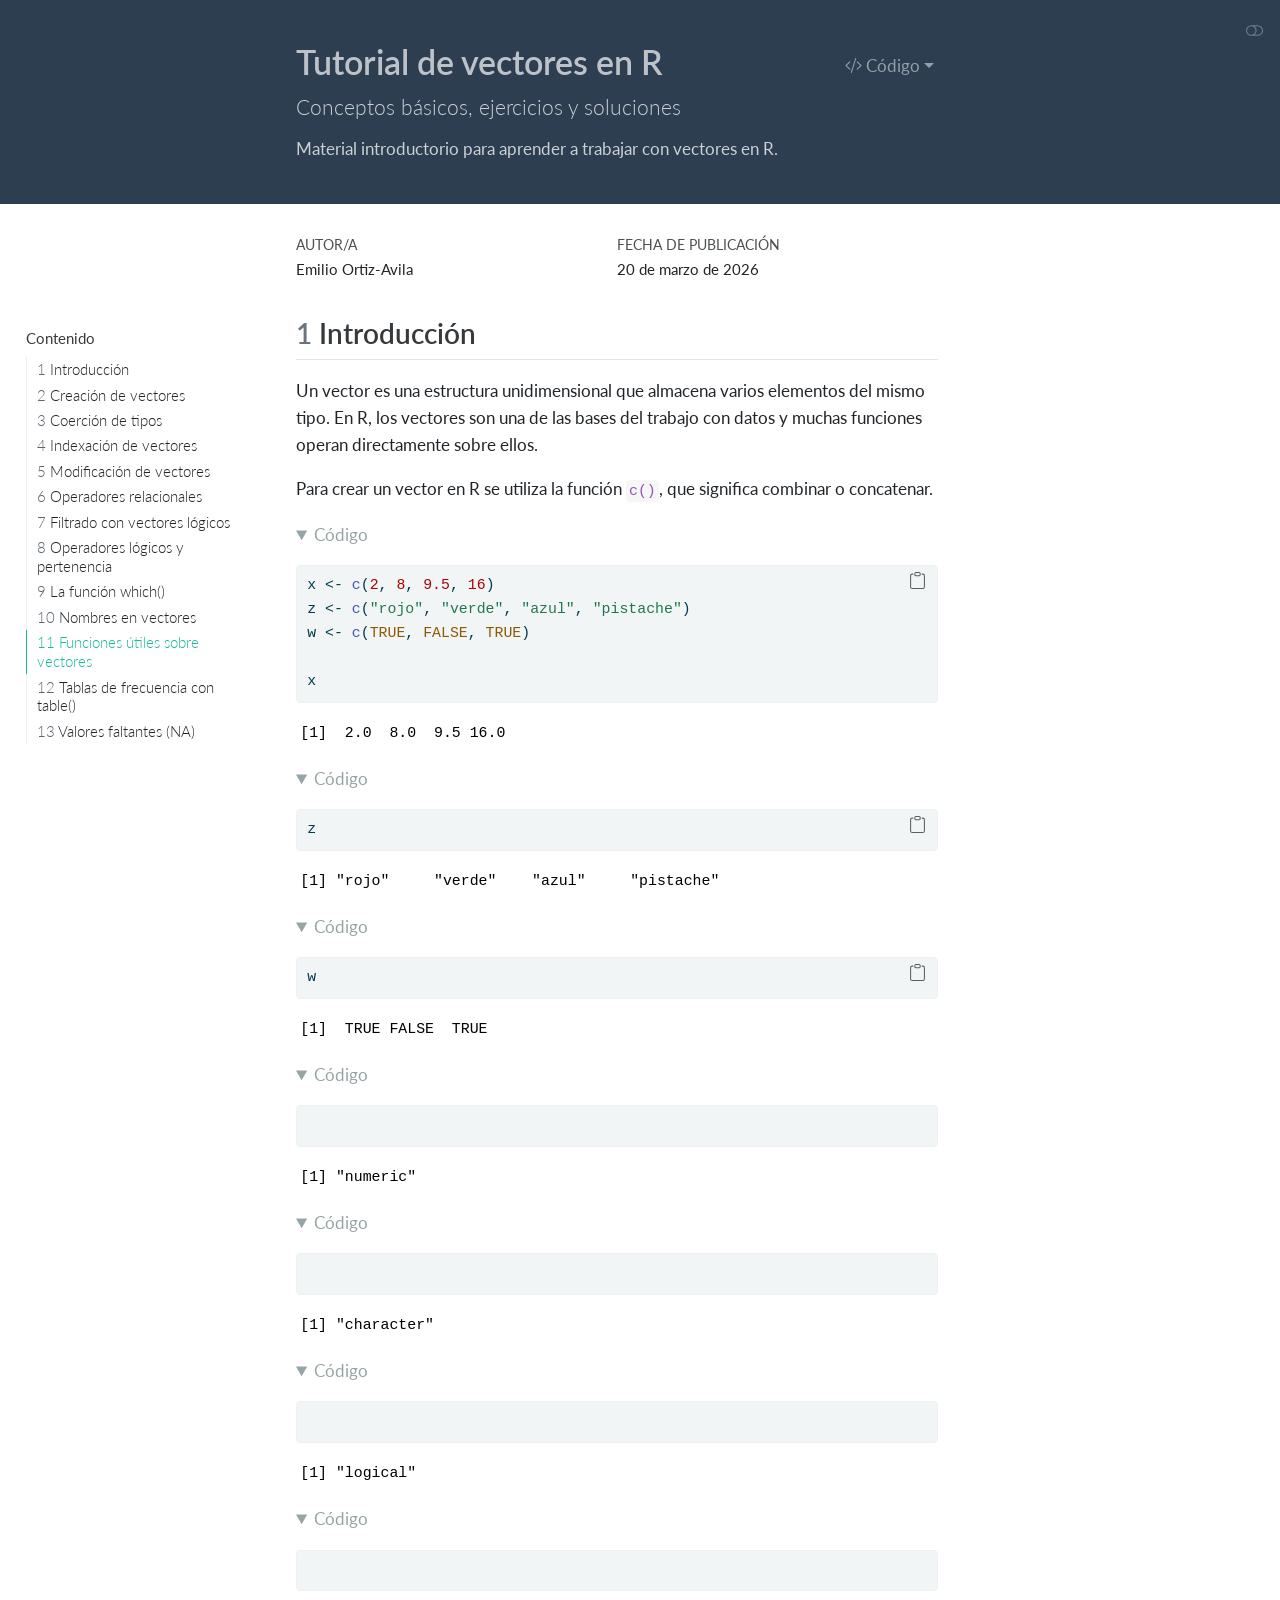
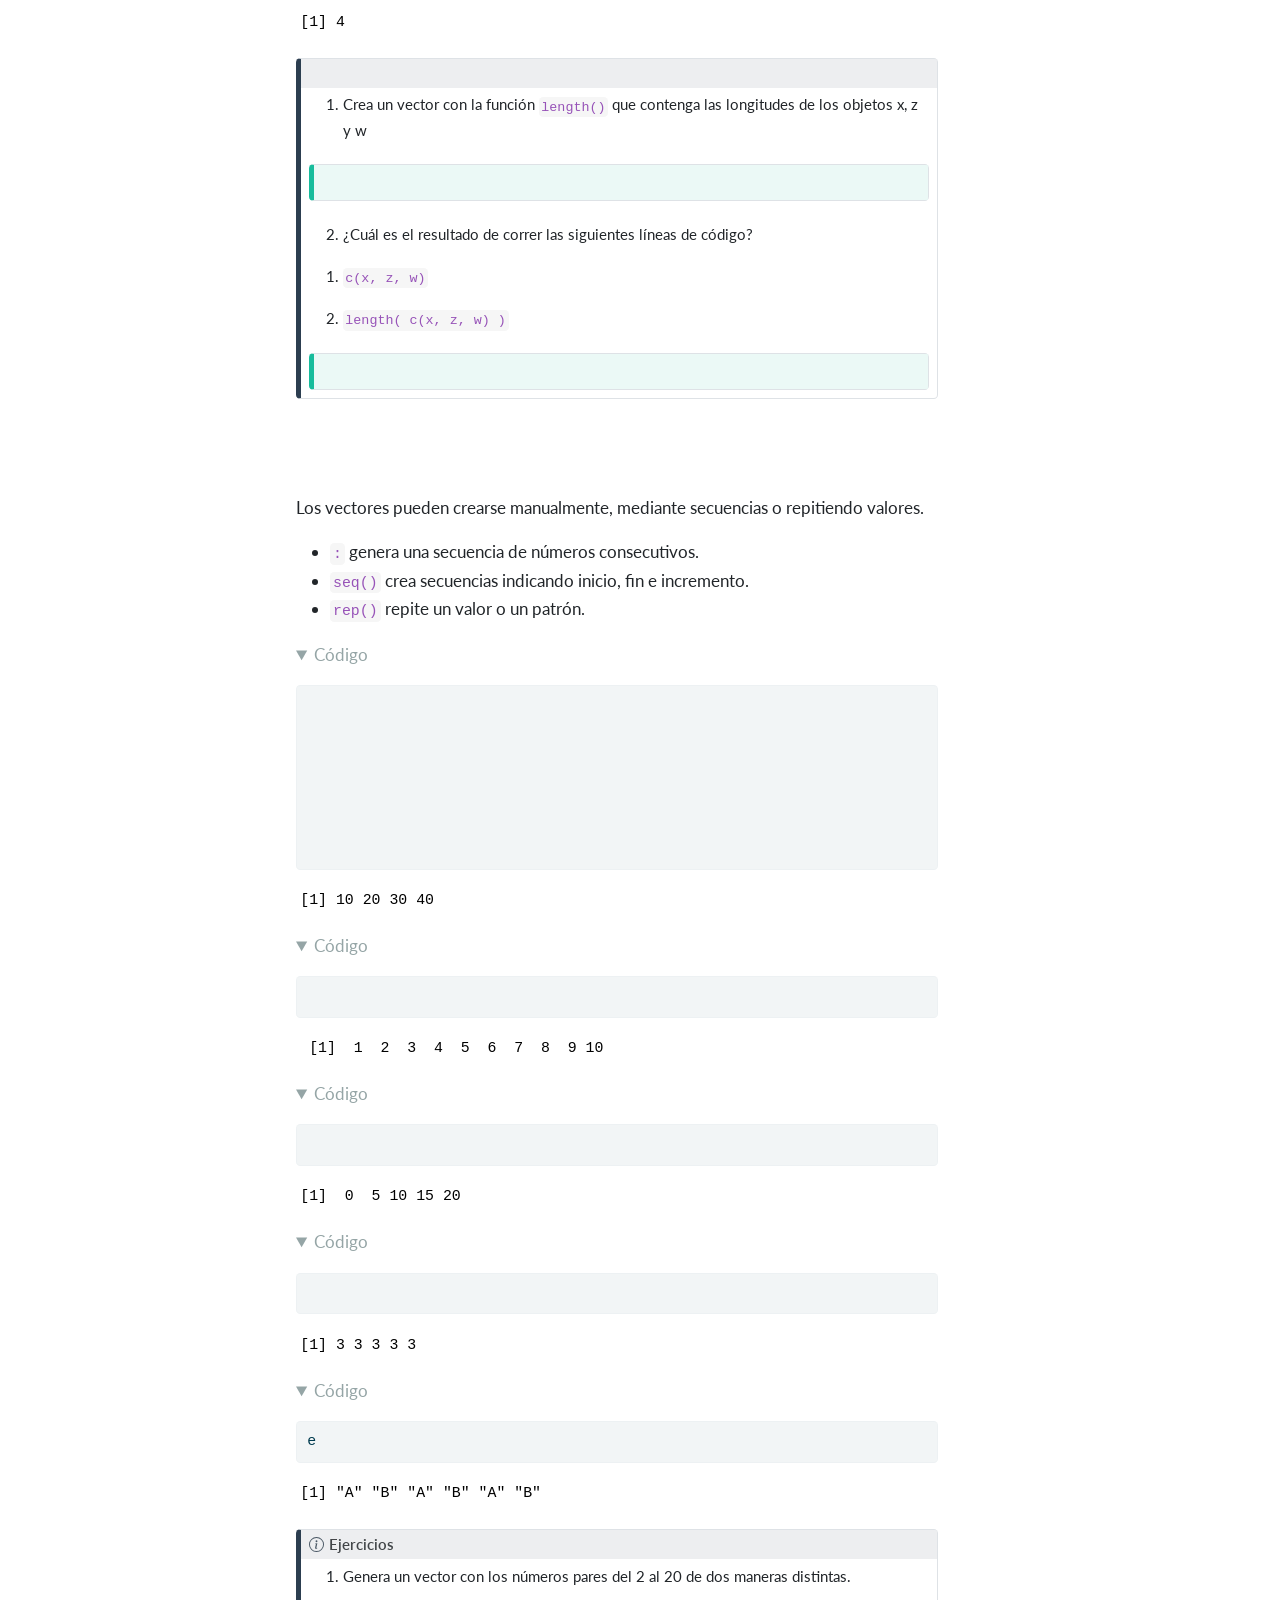
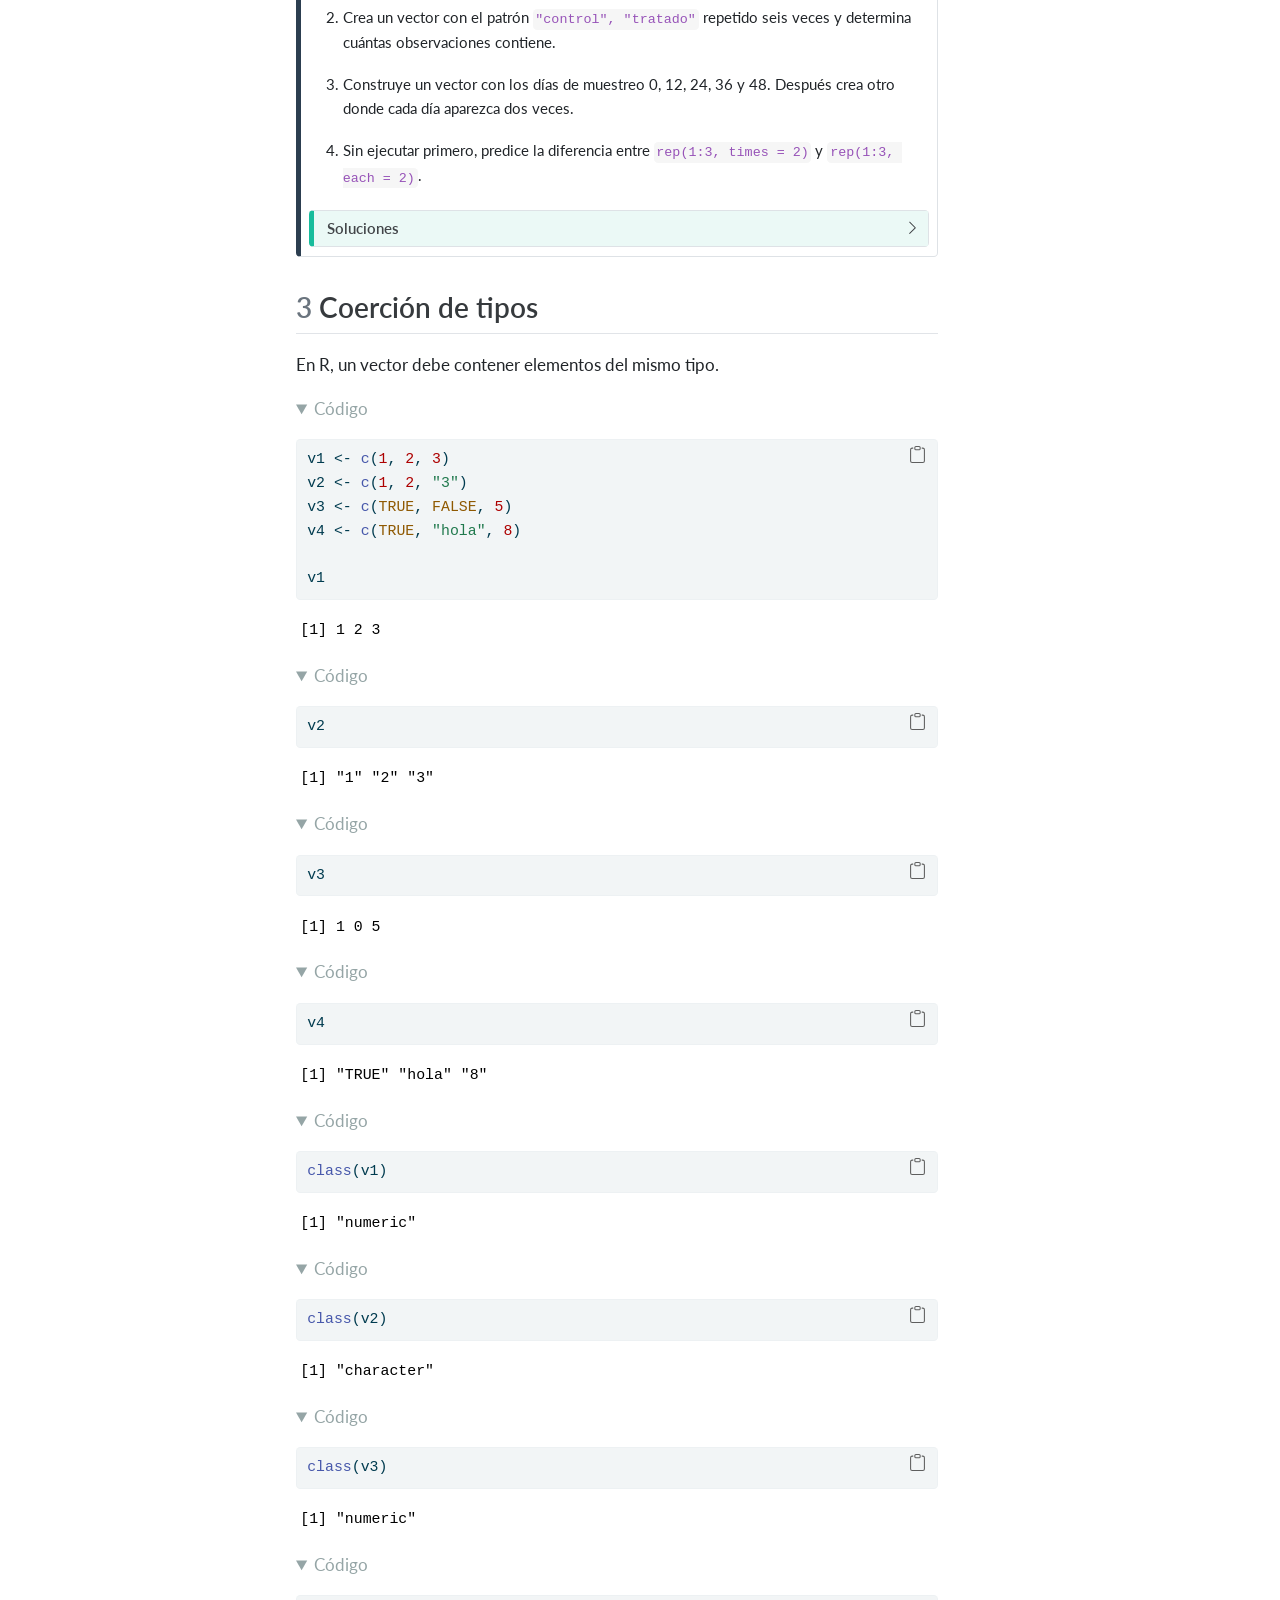
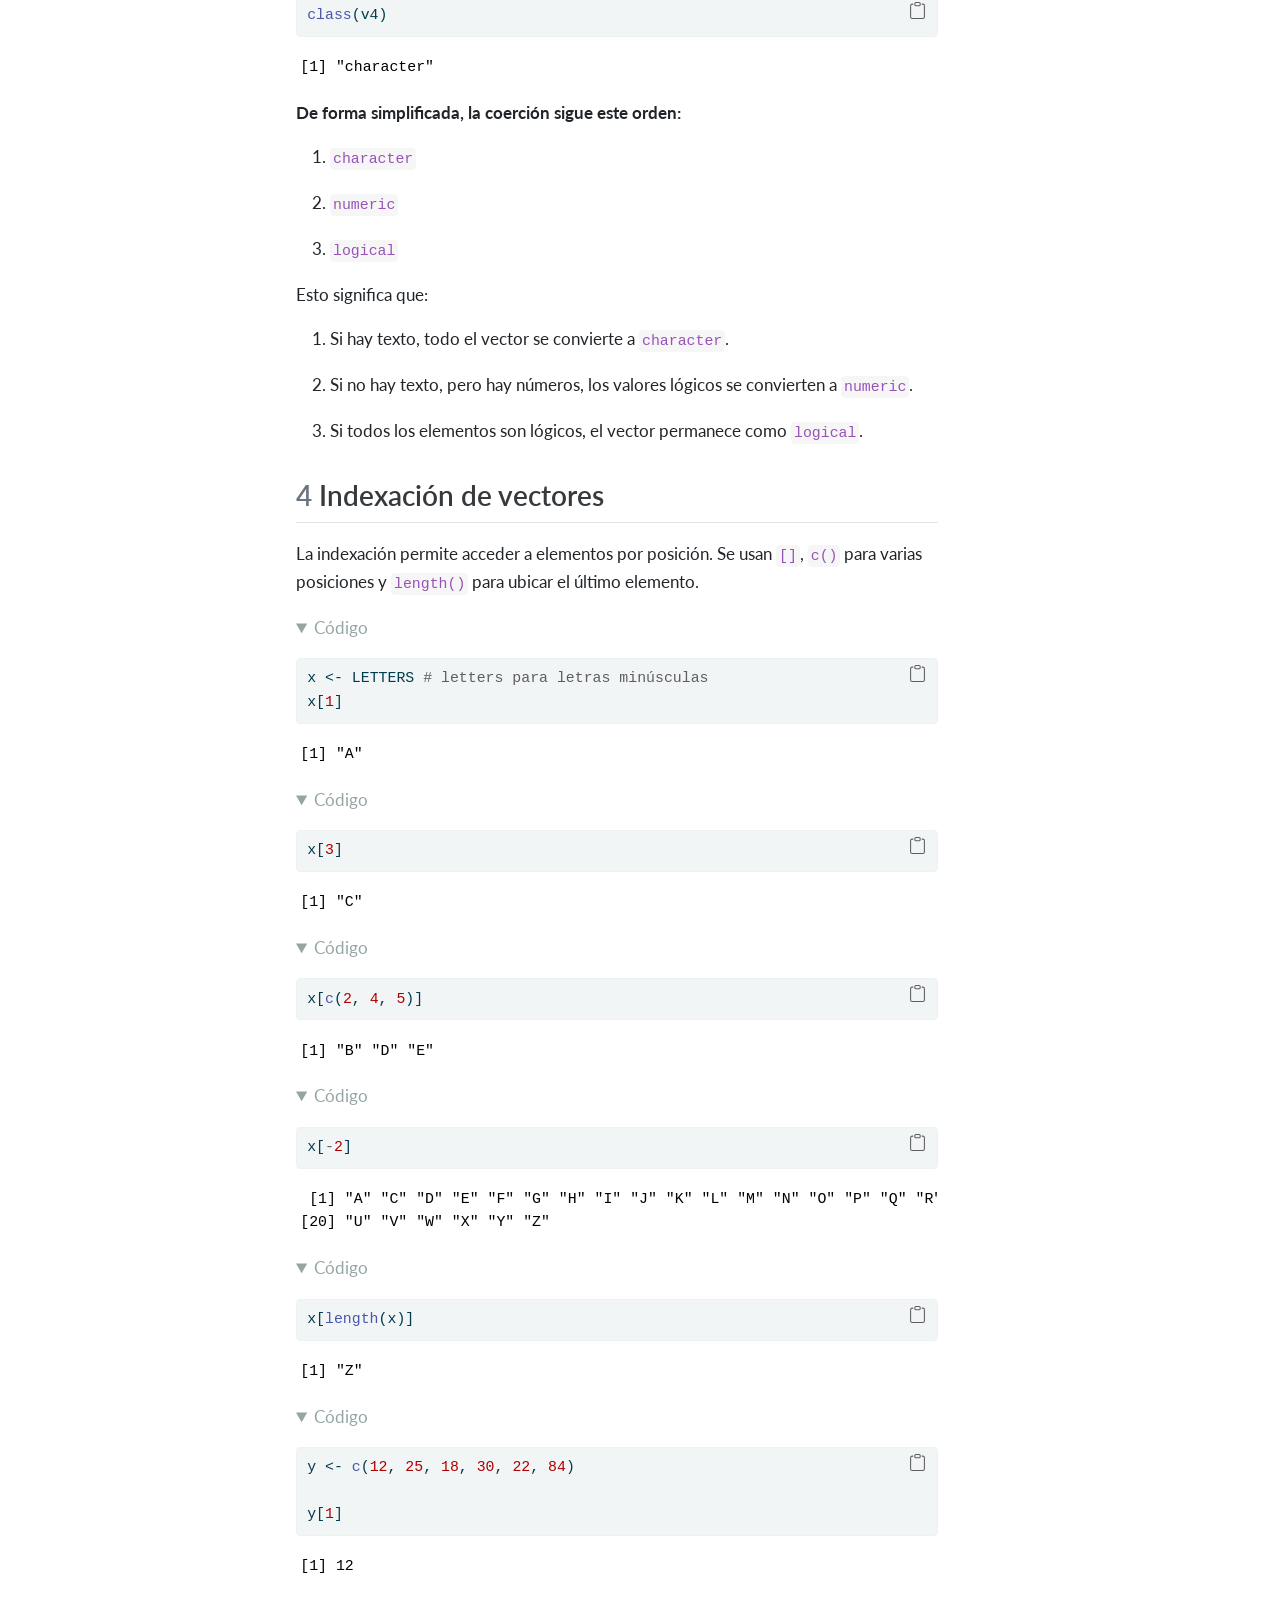
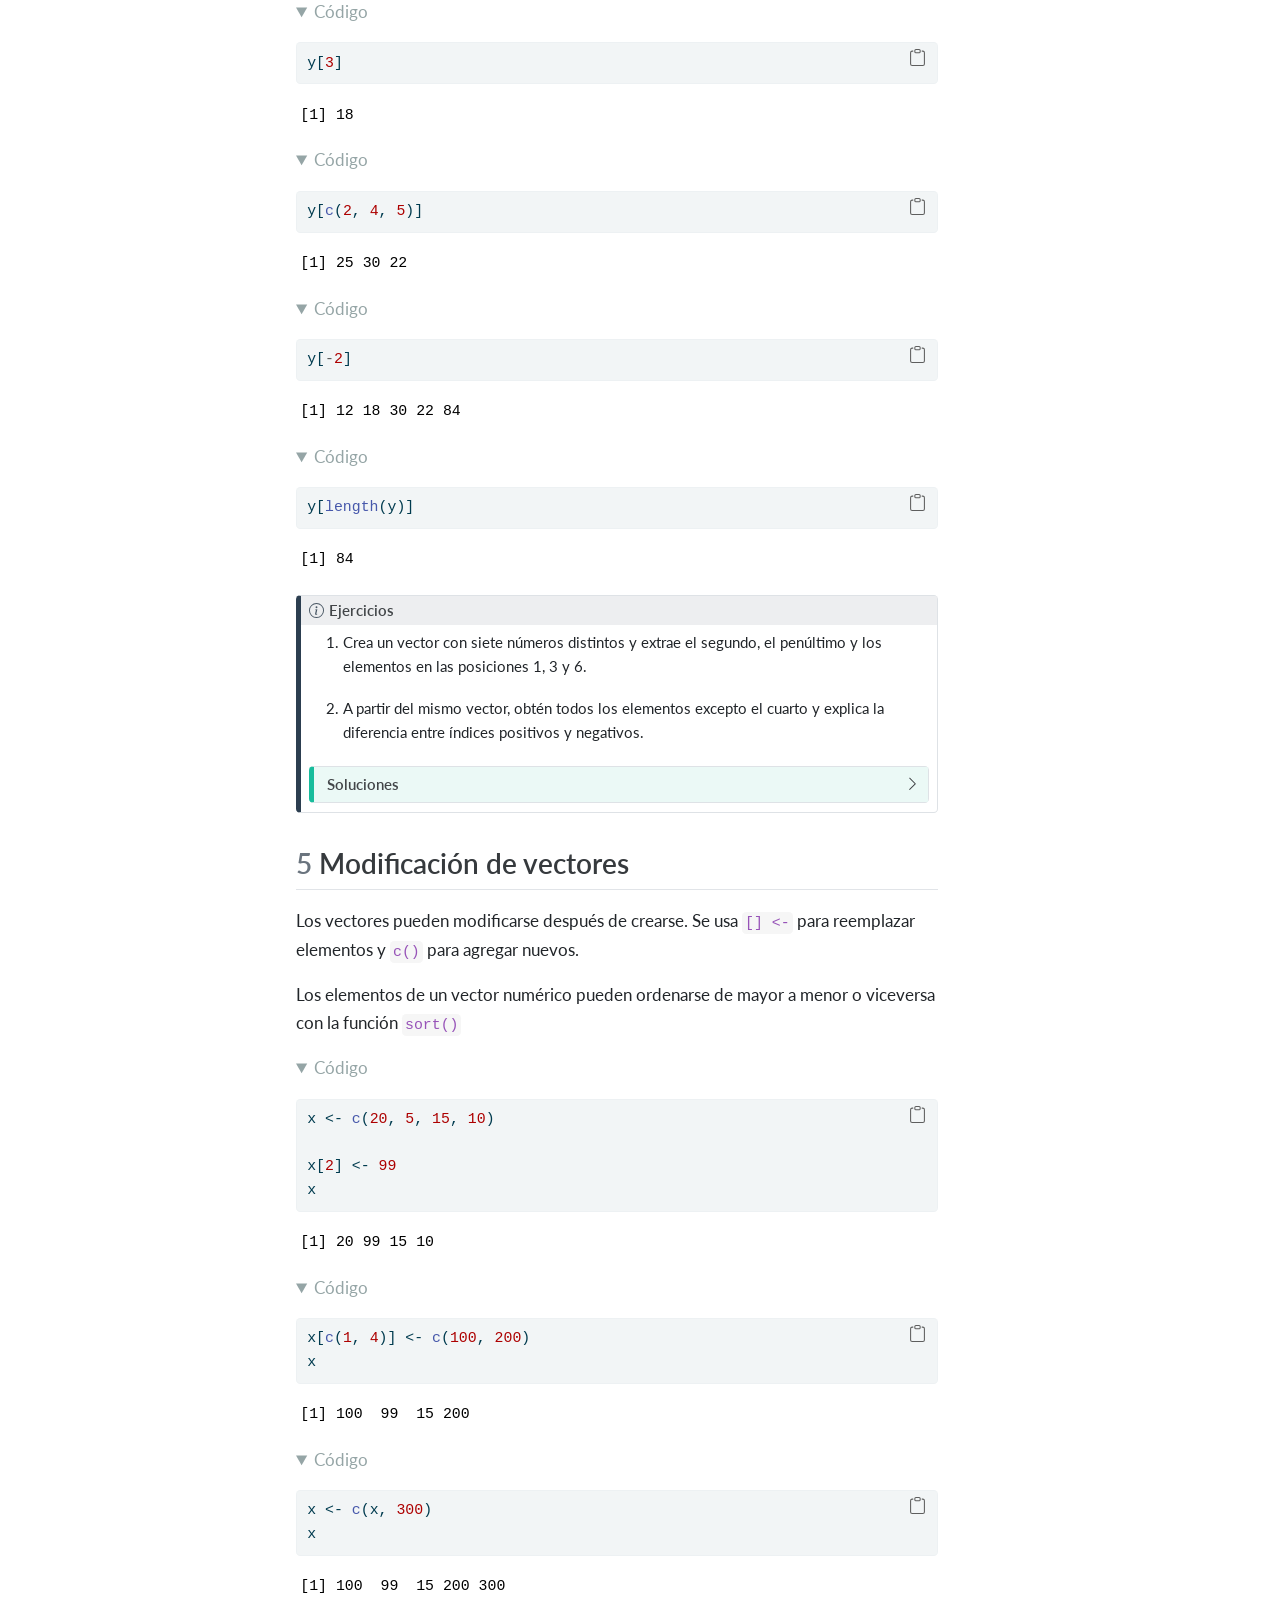
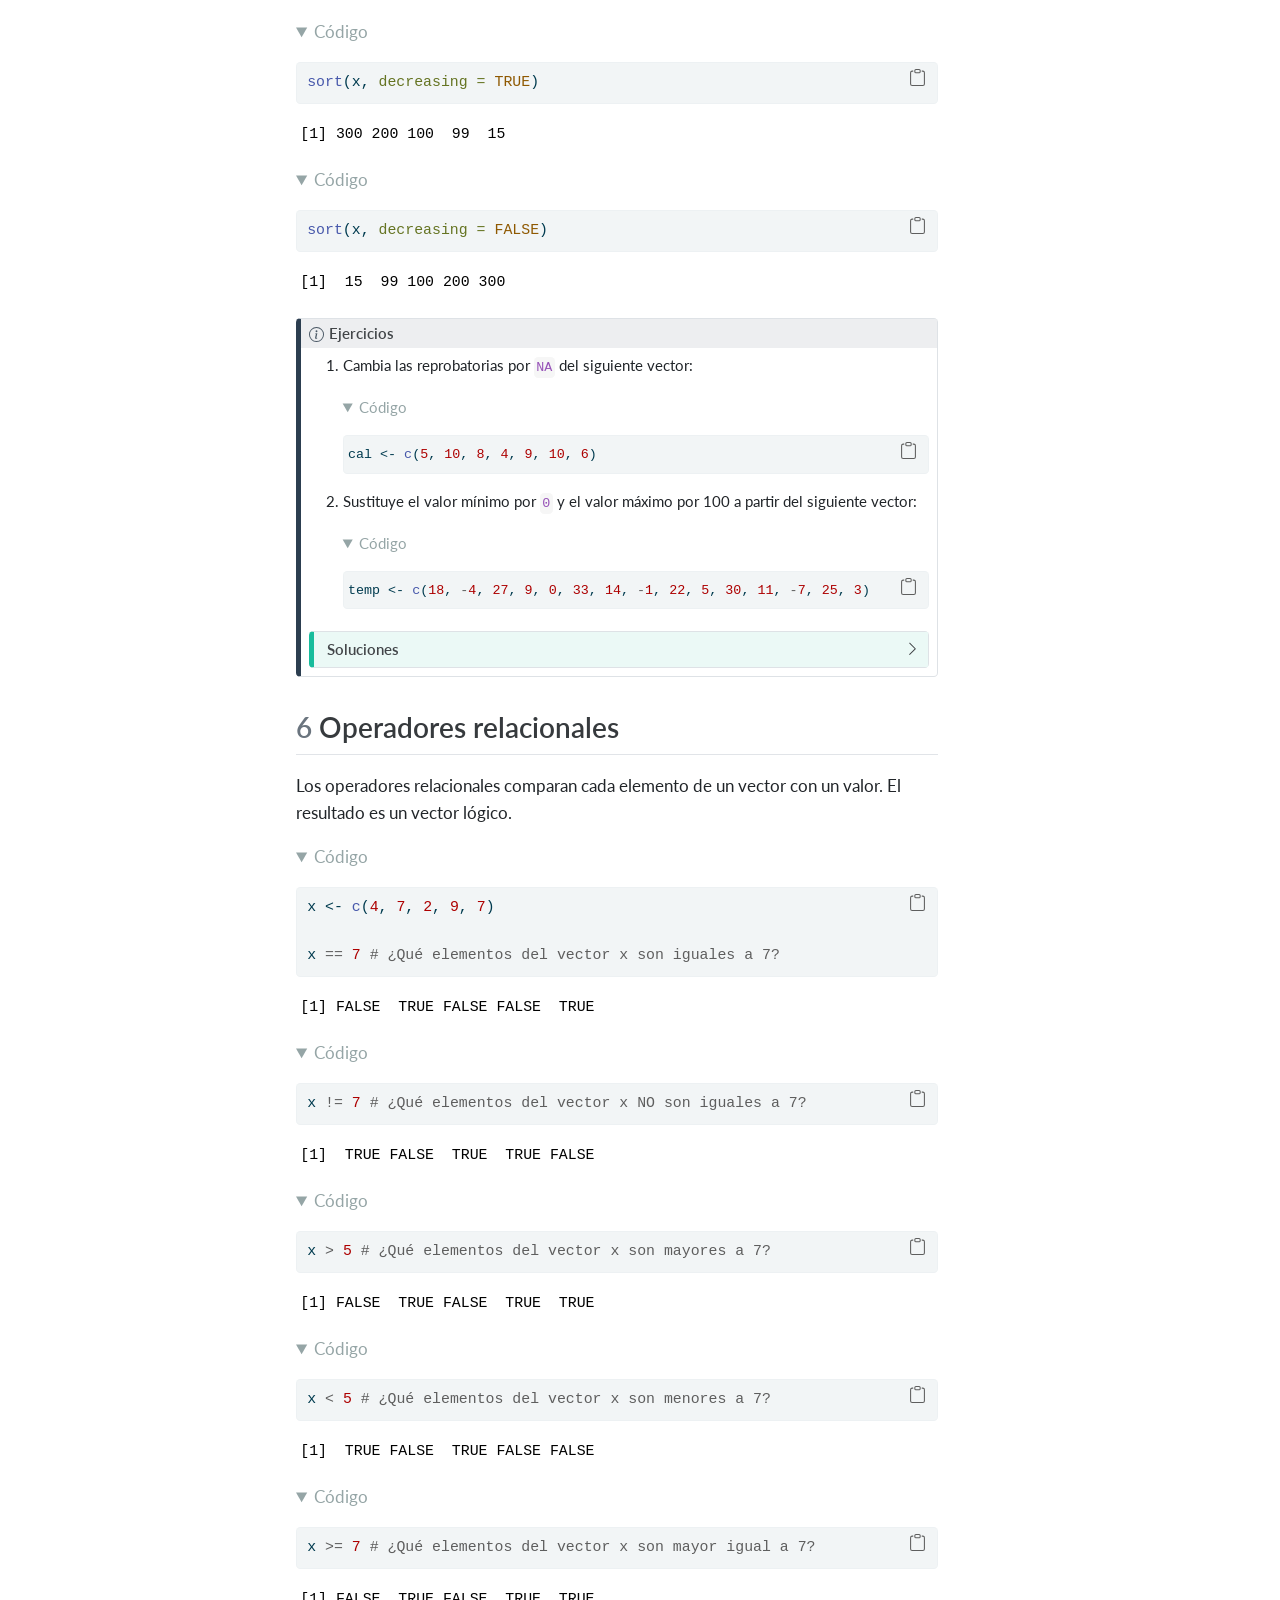
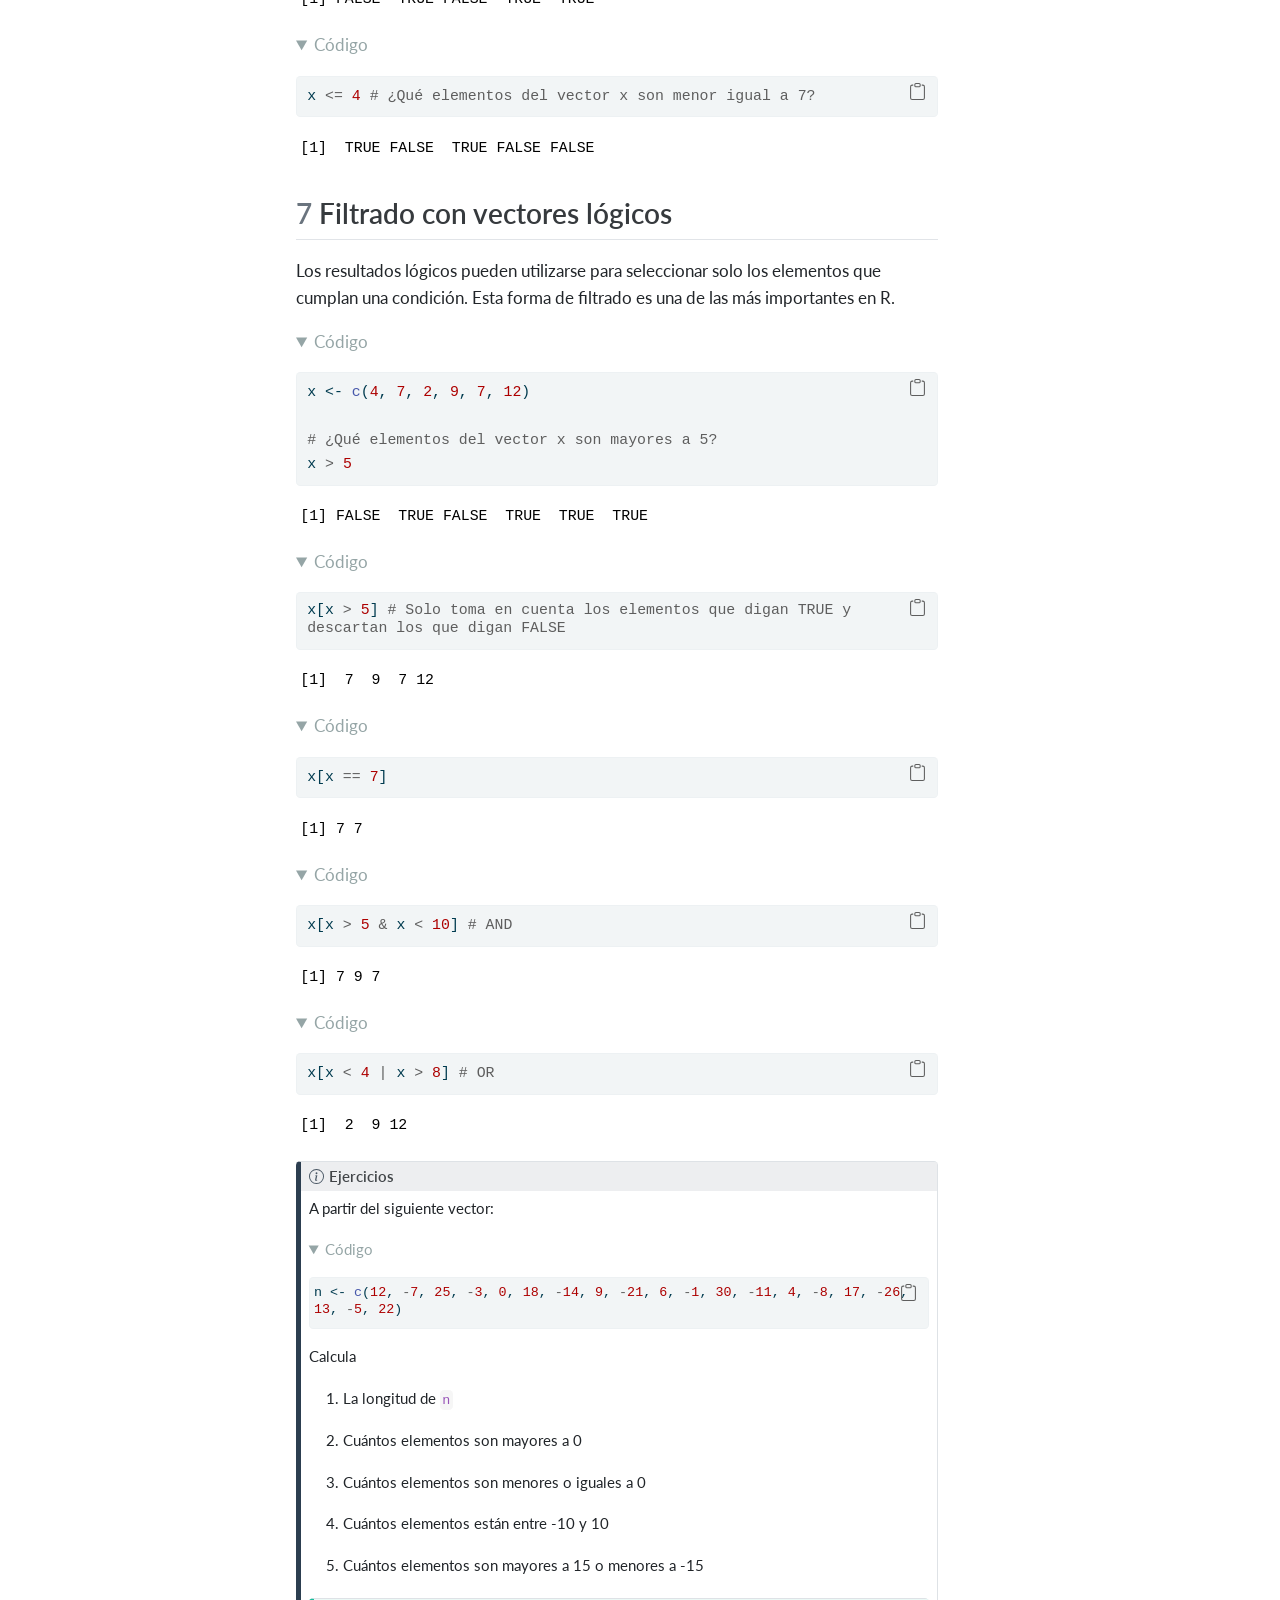
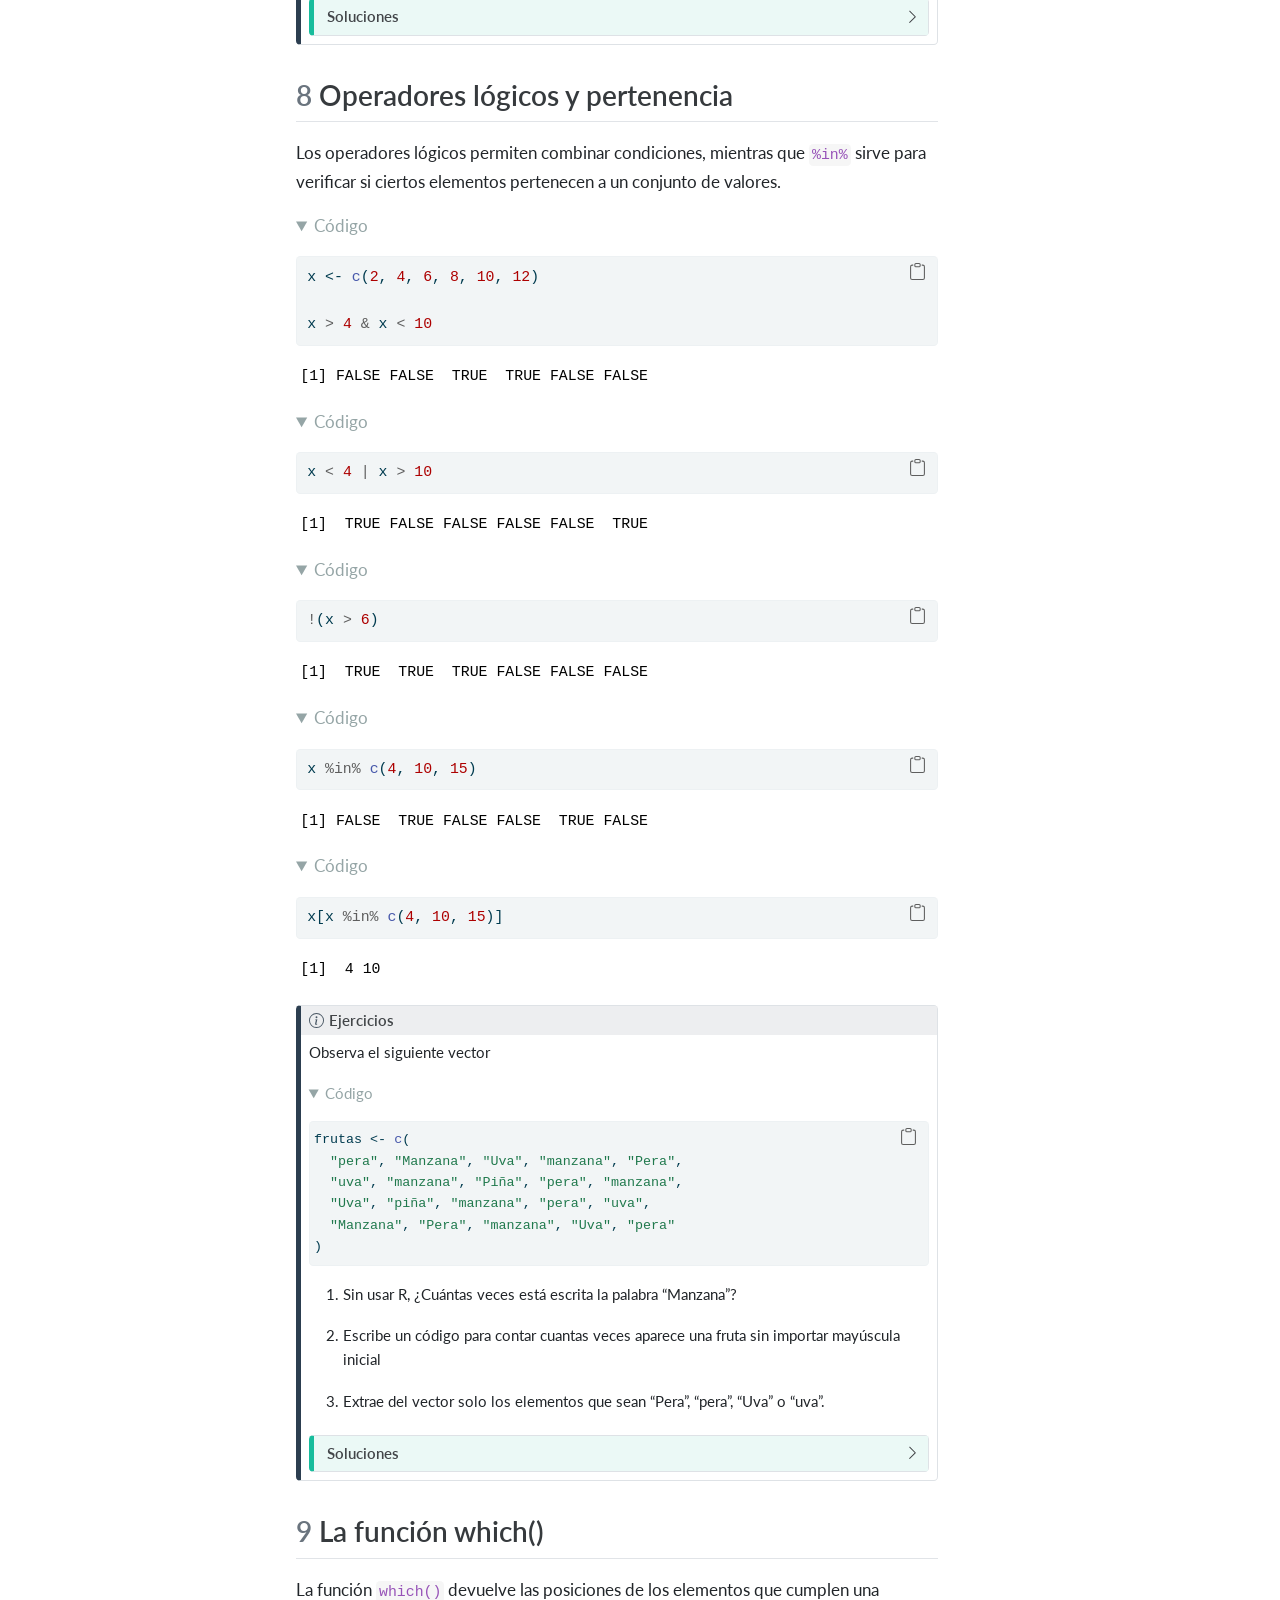
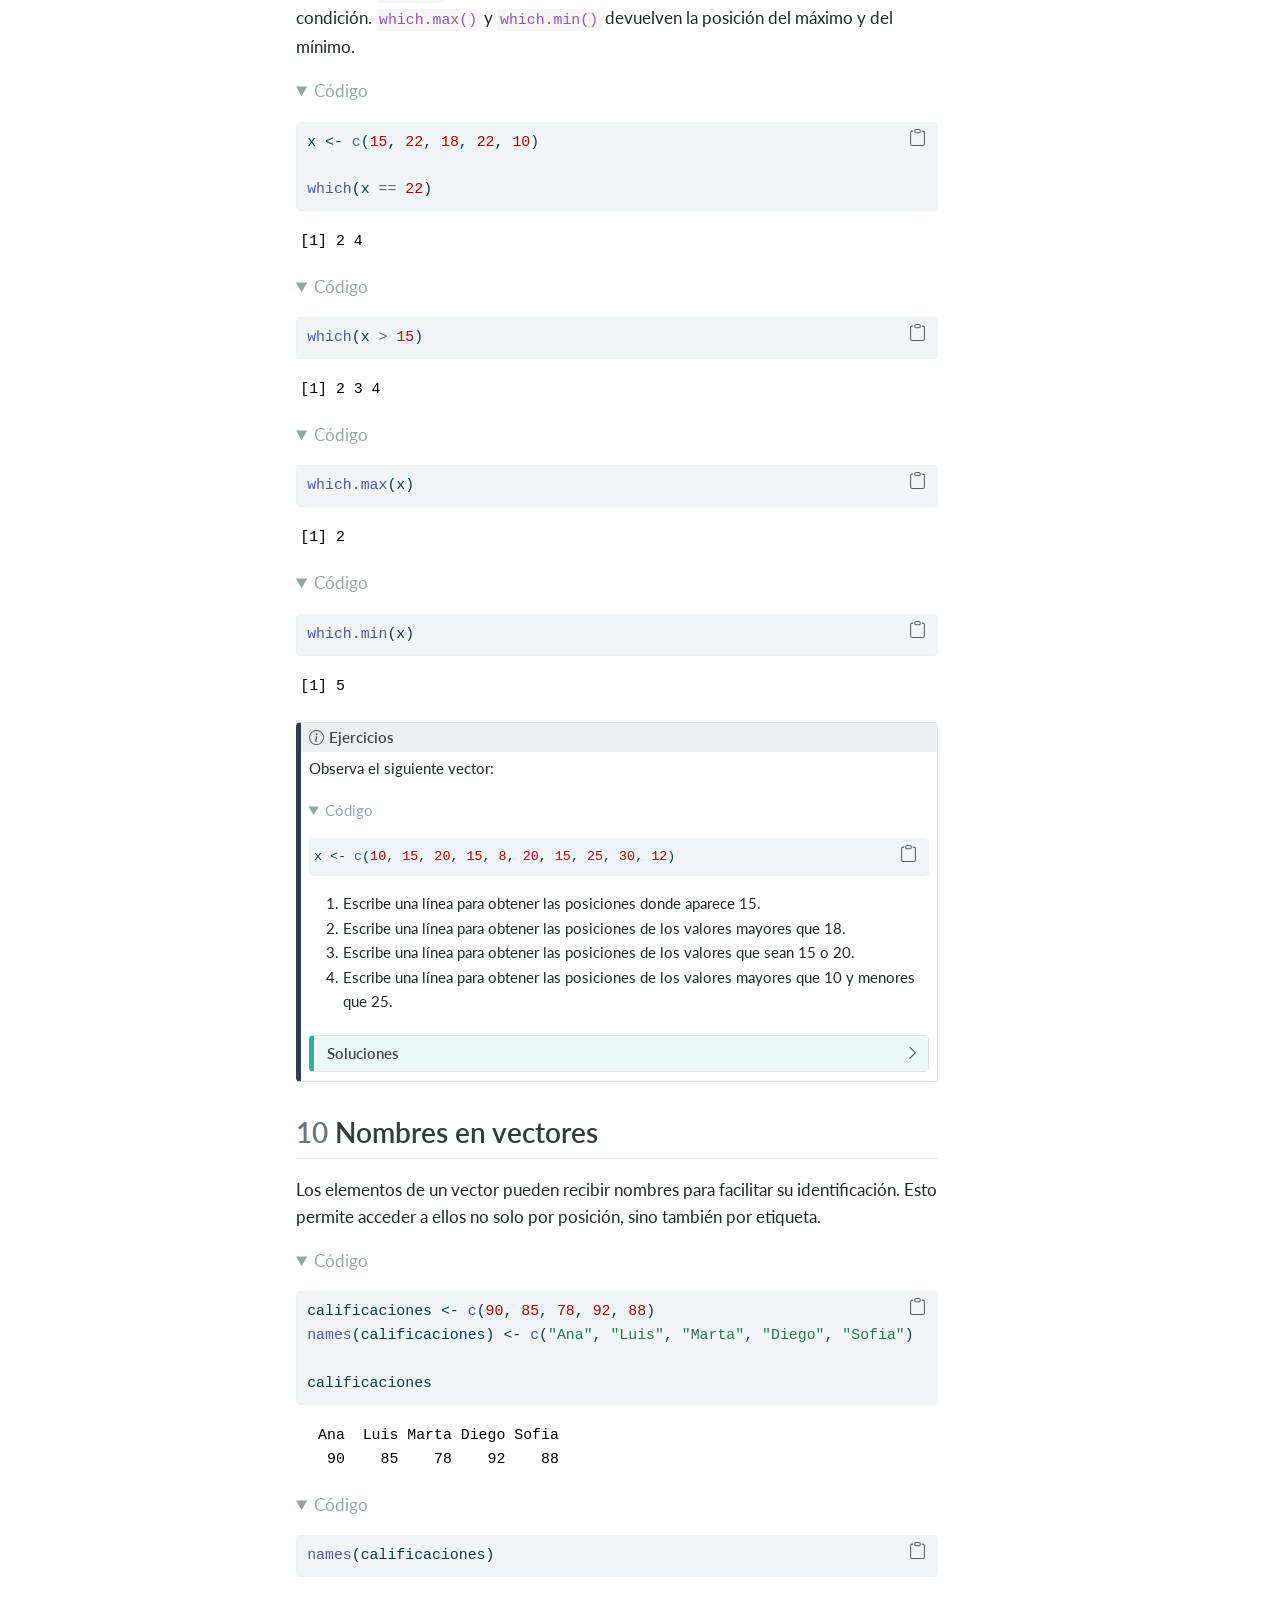
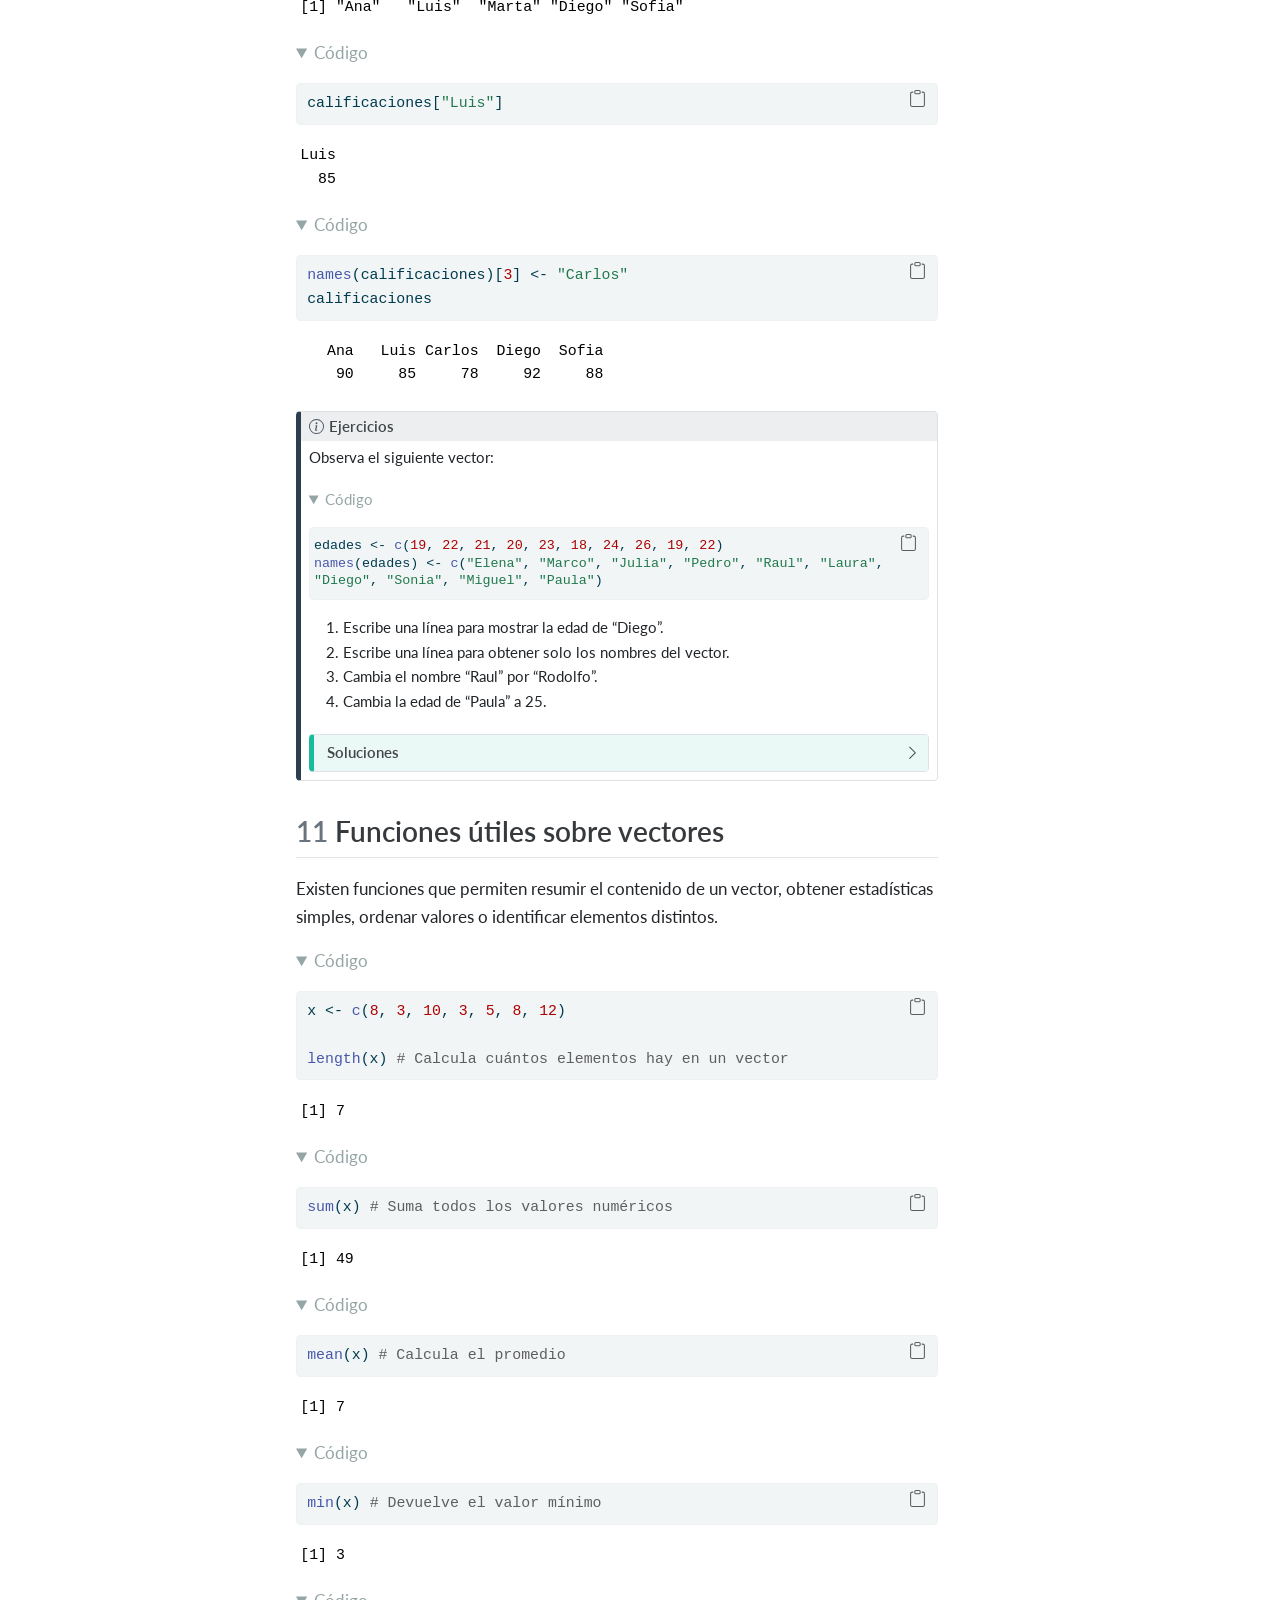
==== commit 35698f8c: "Cambio de layout del html. Output debe de llamarse index.html" ====
--- a/index.html
+++ b/index.html
@@ -1,11 +1,13 @@
 <!DOCTYPE html>
-<html xmlns="http://www.w3.org/1999/xhtml" lang="en" xml:lang="en"><head>
+<html xmlns="http://www.w3.org/1999/xhtml" lang="es" xml:lang="es"><head>
 
 <meta charset="utf-8">
 <meta name="generator" content="quarto-1.3.433">
 
 <meta name="viewport" content="width=device-width, initial-scale=1.0, user-scalable=yes">
 
+<meta name="author" content="Emilio Ortiz-Avila">
+<meta name="description" content="Material introductorio para aprender a trabajar con vectores en R.">
 
 <title>Tutorial de vectores en R</title>
 <style>
@@ -69,67 +71,132 @@
 <link href="VectoresR_files/libs/bootstrap/bootstrap-icons.css" rel="stylesheet">
 <link href="VectoresR_files/libs/bootstrap/bootstrap.min.css" rel="stylesheet" class="quarto-color-scheme" id="quarto-bootstrap" data-mode="light">
 <link href="VectoresR_files/libs/bootstrap/bootstrap-dark.min.css" rel="prefetch" class="quarto-color-scheme quarto-color-alternate" id="quarto-bootstrap" data-mode="dark">
+<style>html{ scroll-behavior: smooth; }</style>
 
 
+<link rel="stylesheet" href="styles.css">
 </head>
 
-<body class="fullcontent">
+<body>
 
-<div id="quarto-content" class="page-columns page-rows-contents page-layout-article">
+<header id="title-block-header" class="quarto-title-block default toc-left page-columns page-full">
+  <div class="quarto-title-banner page-columns page-full">
+    <div class="quarto-title column-body">
+      <div class="quarto-title-block"><div><h1 class="title">Tutorial de vectores en R</h1><button type="button" class="btn code-tools-button dropdown-toggle" id="quarto-code-tools-menu" data-bs-toggle="dropdown" aria-expanded="false"><i class="bi"></i> Código</button><ul class="dropdown-menu dropdown-menu-end" aria-labelelledby="quarto-code-tools-menu"><li><a id="quarto-show-all-code" class="dropdown-item" href="javascript:void(0)" role="button">Mostrar todo el código</a></li><li><a id="quarto-hide-all-code" class="dropdown-item" href="javascript:void(0)" role="button">Ocultar todo el código</a></li><li><hr class="dropdown-divider"></li><li><a id="quarto-view-source" class="dropdown-item" href="javascript:void(0)" role="button">Ver el código fuente</a></li></ul></div></div>
+            <p class="subtitle lead">Conceptos básicos, ejercicios y soluciones</p>
+                  <div>
+        <div class="description">
+          Material introductorio para aprender a trabajar con vectores en R.
+        </div>
+      </div>
+                </div>
+  </div>
+    
+  
+  <div class="quarto-title-meta">
 
-<main class="content" id="quarto-document-content">
-
-<header id="title-block-header" class="quarto-title-block default">
-<div class="quarto-title">
-<h1 class="title">Tutorial de vectores en R</h1>
-</div>
+      <div>
+      <div class="quarto-title-meta-heading">Autor/a</div>
+      <div class="quarto-title-meta-contents">
+               <p>Emilio Ortiz-Avila </p>
+            </div>
+    </div>
+      
+      <div>
+      <div class="quarto-title-meta-heading">Fecha de publicación</div>
+      <div class="quarto-title-meta-contents">
+        <p class="date">20 de marzo de 2026</p>
+      </div>
+    </div>
+    
+      
+    </div>
+    
+  
+  </header><div id="quarto-content" class="page-columns page-rows-contents page-layout-article toc-left">
+<div id="quarto-sidebar-toc-left" class="sidebar toc-left">
+  <nav id="TOC" role="doc-toc" class="toc-active" data-toc-expanded="2">
+    <h2 id="toc-title">Contenido</h2>
+   
+  <ul class="collapse">
+  <li><a href="#introducción" id="toc-introducción" class="nav-link active" data-scroll-target="#introducción"><span class="header-section-number">1</span> Introducción</a></li>
+  <li><a href="#creación-de-vectores" id="toc-creación-de-vectores" class="nav-link" data-scroll-target="#creación-de-vectores"><span class="header-section-number">2</span> Creación de vectores</a></li>
+  <li><a href="#coerción-de-tipos" id="toc-coerción-de-tipos" class="nav-link" data-scroll-target="#coerción-de-tipos"><span class="header-section-number">3</span> Coerción de tipos</a></li>
+  <li><a href="#indexación-de-vectores" id="toc-indexación-de-vectores" class="nav-link" data-scroll-target="#indexación-de-vectores"><span class="header-section-number">4</span> Indexación de vectores</a></li>
+  <li><a href="#modificación-de-vectores" id="toc-modificación-de-vectores" class="nav-link" data-scroll-target="#modificación-de-vectores"><span class="header-section-number">5</span> Modificación de vectores</a></li>
+  <li><a href="#operadores-relacionales" id="toc-operadores-relacionales" class="nav-link" data-scroll-target="#operadores-relacionales"><span class="header-section-number">6</span> Operadores relacionales</a></li>
+  <li><a href="#filtrado-con-vectores-lógicos" id="toc-filtrado-con-vectores-lógicos" class="nav-link" data-scroll-target="#filtrado-con-vectores-lógicos"><span class="header-section-number">7</span> Filtrado con vectores lógicos</a></li>
+  <li><a href="#operadores-lógicos-y-pertenencia" id="toc-operadores-lógicos-y-pertenencia" class="nav-link" data-scroll-target="#operadores-lógicos-y-pertenencia"><span class="header-section-number">8</span> Operadores lógicos y pertenencia</a></li>
+  <li><a href="#la-función-which" id="toc-la-función-which" class="nav-link" data-scroll-target="#la-función-which"><span class="header-section-number">9</span> La función which()</a></li>
+  <li><a href="#nombres-en-vectores" id="toc-nombres-en-vectores" class="nav-link" data-scroll-target="#nombres-en-vectores"><span class="header-section-number">10</span> Nombres en vectores</a></li>
+  <li><a href="#funciones-útiles-sobre-vectores" id="toc-funciones-útiles-sobre-vectores" class="nav-link" data-scroll-target="#funciones-útiles-sobre-vectores"><span class="header-section-number">11</span> Funciones útiles sobre vectores</a></li>
+  <li><a href="#tablas-de-frecuencia-con-table" id="toc-tablas-de-frecuencia-con-table" class="nav-link" data-scroll-target="#tablas-de-frecuencia-con-table"><span class="header-section-number">12</span> Tablas de frecuencia con table()</a></li>
+  <li><a href="#valores-faltantes-na" id="toc-valores-faltantes-na" class="nav-link" data-scroll-target="#valores-faltantes-na"><span class="header-section-number">13</span> Valores faltantes (NA)</a></li>
+  </ul>
+</nav>
+</div>
+<div id="quarto-margin-sidebar" class="sidebar margin-sidebar">
+</div>
+<main class="content quarto-banner-title-block" id="quarto-document-content">
 
 
 
-<div class="quarto-title-meta">
 
-    
-  
-    
-  </div>
-  
-
-</header>
-
-<section id="introducción-a-los-vectores-en-r" class="level2">
-<h2 class="anchored" data-anchor-id="introducción-a-los-vectores-en-r">1. Introducción a los vectores en R</h2>
+<section id="introducción" class="level2" data-number="1">
+<h2 data-number="1" class="anchored" data-anchor-id="introducción"><span class="header-section-number">1</span> Introducción</h2>
 <p>Un vector es una estructura unidimensional que almacena varios elementos del mismo tipo. En R, los vectores son una de las bases del trabajo con datos y muchas funciones operan directamente sobre ellos.</p>
 <p>Para crear un vector en R se utiliza la función <code>c()</code>, que significa combinar o concatenar.</p>
 <div class="cell">
+<details open="">
+<summary>Código</summary>
 <div class="sourceCode cell-code" id="cb1"><pre class="sourceCode r code-with-copy"><code class="sourceCode r"><span id="cb1-1"><a href="#cb1-1" aria-hidden="true" tabindex="-1"></a>x <span class="ot">&lt;-</span> <span class="fu">c</span>(<span class="dv">2</span>, <span class="dv">8</span>, <span class="fl">9.5</span>, <span class="dv">16</span>)</span>
 <span id="cb1-2"><a href="#cb1-2" aria-hidden="true" tabindex="-1"></a>z <span class="ot">&lt;-</span> <span class="fu">c</span>(<span class="st">"rojo"</span>, <span class="st">"verde"</span>, <span class="st">"azul"</span>, <span class="st">"pistache"</span>)</span>
 <span id="cb1-3"><a href="#cb1-3" aria-hidden="true" tabindex="-1"></a>w <span class="ot">&lt;-</span> <span class="fu">c</span>(<span class="cn">TRUE</span>, <span class="cn">FALSE</span>, <span class="cn">TRUE</span>)</span>
 <span id="cb1-4"><a href="#cb1-4" aria-hidden="true" tabindex="-1"></a></span>
-<span id="cb1-5"><a href="#cb1-5" aria-hidden="true" tabindex="-1"></a>x</span></code><button title="Copy to Clipboard" class="code-copy-button"><i class="bi"></i></button></pre></div>
+<span id="cb1-5"><a href="#cb1-5" aria-hidden="true" tabindex="-1"></a>x</span></code><button title="Copiar al portapapeles" class="code-copy-button"><i class="bi"></i></button></pre></div>
+</details>
 <div class="cell-output cell-output-stdout">
 <pre><code>[1]  2.0  8.0  9.5 16.0</code></pre>
 </div>
-<div class="sourceCode cell-code" id="cb3"><pre class="sourceCode r code-with-copy"><code class="sourceCode r"><span id="cb3-1"><a href="#cb3-1" aria-hidden="true" tabindex="-1"></a>z</span></code><button title="Copy to Clipboard" class="code-copy-button"><i class="bi"></i></button></pre></div>
+<details open="">
+<summary>Código</summary>
+<div class="sourceCode cell-code" id="cb3"><pre class="sourceCode r code-with-copy"><code class="sourceCode r"><span id="cb3-1"><a href="#cb3-1" aria-hidden="true" tabindex="-1"></a>z</span></code><button title="Copiar al portapapeles" class="code-copy-button"><i class="bi"></i></button></pre></div>
+</details>
 <div class="cell-output cell-output-stdout">
 <pre><code>[1] "rojo"     "verde"    "azul"     "pistache"</code></pre>
 </div>
-<div class="sourceCode cell-code" id="cb5"><pre class="sourceCode r code-with-copy"><code class="sourceCode r"><span id="cb5-1"><a href="#cb5-1" aria-hidden="true" tabindex="-1"></a>w</span></code><button title="Copy to Clipboard" class="code-copy-button"><i class="bi"></i></button></pre></div>
+<details open="">
+<summary>Código</summary>
+<div class="sourceCode cell-code" id="cb5"><pre class="sourceCode r code-with-copy"><code class="sourceCode r"><span id="cb5-1"><a href="#cb5-1" aria-hidden="true" tabindex="-1"></a>w</span></code><button title="Copiar al portapapeles" class="code-copy-button"><i class="bi"></i></button></pre></div>
+</details>
 <div class="cell-output cell-output-stdout">
 <pre><code>[1]  TRUE FALSE  TRUE</code></pre>
 </div>
-<div class="sourceCode cell-code" id="cb7"><pre class="sourceCode r code-with-copy"><code class="sourceCode r"><span id="cb7-1"><a href="#cb7-1" aria-hidden="true" tabindex="-1"></a><span class="fu">class</span>(x)</span></code><button title="Copy to Clipboard" class="code-copy-button"><i class="bi"></i></button></pre></div>
+<details open="">
+<summary>Código</summary>
+<div class="sourceCode cell-code" id="cb7"><pre class="sourceCode r code-with-copy"><code class="sourceCode r"><span id="cb7-1"><a href="#cb7-1" aria-hidden="true" tabindex="-1"></a><span class="fu">class</span>(x)</span></code><button title="Copiar al portapapeles" class="code-copy-button"><i class="bi"></i></button></pre></div>
+</details>
 <div class="cell-output cell-output-stdout">
 <pre><code>[1] "numeric"</code></pre>
 </div>
-<div class="sourceCode cell-code" id="cb9"><pre class="sourceCode r code-with-copy"><code class="sourceCode r"><span id="cb9-1"><a href="#cb9-1" aria-hidden="true" tabindex="-1"></a><span class="fu">class</span>(z)</span></code><button title="Copy to Clipboard" class="code-copy-button"><i class="bi"></i></button></pre></div>
+<details open="">
+<summary>Código</summary>
+<div class="sourceCode cell-code" id="cb9"><pre class="sourceCode r code-with-copy"><code class="sourceCode r"><span id="cb9-1"><a href="#cb9-1" aria-hidden="true" tabindex="-1"></a><span class="fu">class</span>(z)</span></code><button title="Copiar al portapapeles" class="code-copy-button"><i class="bi"></i></button></pre></div>
+</details>
 <div class="cell-output cell-output-stdout">
 <pre><code>[1] "character"</code></pre>
 </div>
-<div class="sourceCode cell-code" id="cb11"><pre class="sourceCode r code-with-copy"><code class="sourceCode r"><span id="cb11-1"><a href="#cb11-1" aria-hidden="true" tabindex="-1"></a><span class="fu">class</span>(w)</span></code><button title="Copy to Clipboard" class="code-copy-button"><i class="bi"></i></button></pre></div>
+<details open="">
+<summary>Código</summary>
+<div class="sourceCode cell-code" id="cb11"><pre class="sourceCode r code-with-copy"><code class="sourceCode r"><span id="cb11-1"><a href="#cb11-1" aria-hidden="true" tabindex="-1"></a><span class="fu">class</span>(w)</span></code><button title="Copiar al portapapeles" class="code-copy-button"><i class="bi"></i></button></pre></div>
+</details>
 <div class="cell-output cell-output-stdout">
 <pre><code>[1] "logical"</code></pre>
 </div>
-<div class="sourceCode cell-code" id="cb13"><pre class="sourceCode r code-with-copy"><code class="sourceCode r"><span id="cb13-1"><a href="#cb13-1" aria-hidden="true" tabindex="-1"></a><span class="fu">length</span>(x)</span></code><button title="Copy to Clipboard" class="code-copy-button"><i class="bi"></i></button></pre></div>
+<details open="">
+<summary>Código</summary>
+<div class="sourceCode cell-code" id="cb13"><pre class="sourceCode r code-with-copy"><code class="sourceCode r"><span id="cb13-1"><a href="#cb13-1" aria-hidden="true" tabindex="-1"></a><span class="fu">length</span>(x)</span></code><button title="Copiar al portapapeles" class="code-copy-button"><i class="bi"></i></button></pre></div>
+</details>
 <div class="cell-output cell-output-stdout">
 <pre><code>[1] 4</code></pre>
 </div>
@@ -144,9 +211,10 @@
 </div>
 </div>
 <div class="callout-body-container callout-body">
-<p>Crea un vector con la función <code>length()</code> que contenga las longitudes de los objetos x, z y w</p>
 <ol type="1">
-<li><div class="callout callout-style-default callout-tip no-icon callout-titled">
+<li>Crea un vector con la función <code>length()</code> que contenga las longitudes de los objetos x, z y w</li>
+</ol>
+<div class="callout callout-style-default callout-tip no-icon callout-titled">
 <div class="callout-header d-flex align-content-center" data-bs-toggle="collapse" data-bs-target=".callout-1-contents" aria-controls="callout-1" aria-expanded="false" aria-label="Toggle callout">
 <div class="callout-icon-container">
 <i class="callout-icon no-icon"></i>
@@ -159,24 +227,30 @@
 <div id="callout-1" class="callout-1-contents callout-collapse collapse">
 <div class="callout-body-container callout-body">
 <div class="cell">
+<details open="">
+<summary>Código</summary>
 <div class="sourceCode cell-code" id="cb15"><pre class="sourceCode r code-with-copy"><code class="sourceCode r"><span id="cb15-1"><a href="#cb15-1" aria-hidden="true" tabindex="-1"></a><span class="fu">c</span>(</span>
 <span id="cb15-2"><a href="#cb15-2" aria-hidden="true" tabindex="-1"></a> <span class="fu">length</span>(x),</span>
 <span id="cb15-3"><a href="#cb15-3" aria-hidden="true" tabindex="-1"></a> <span class="fu">length</span>(z),</span>
 <span id="cb15-4"><a href="#cb15-4" aria-hidden="true" tabindex="-1"></a> <span class="fu">length</span>(w)</span>
-<span id="cb15-5"><a href="#cb15-5" aria-hidden="true" tabindex="-1"></a>)</span></code><button title="Copy to Clipboard" class="code-copy-button"><i class="bi"></i></button></pre></div>
+<span id="cb15-5"><a href="#cb15-5" aria-hidden="true" tabindex="-1"></a>)</span></code><button title="Copiar al portapapeles" class="code-copy-button"><i class="bi"></i></button></pre></div>
+</details>
 <div class="cell-output cell-output-stdout">
 <pre><code>[1] 4 4 3</code></pre>
 </div>
 </div>
 </div>
 </div>
-</div></li>
+</div>
+<ol start="2" type="1">
+<li>¿Cuál es el resultado de correr las siguientes líneas de código?</li>
 </ol>
-<p>¿Cuál es el resultado de correr las siguientes líneas de código?</p>
+<!-- -->
 <ol type="1">
 <li><p><code>c(x, z, w)</code></p></li>
 <li><p><code>length( c(x, z, w) )</code></p></li>
-<li><div class="callout callout-style-default callout-tip no-icon callout-titled">
+</ol>
+<div class="callout callout-style-default callout-tip no-icon callout-titled">
 <div class="callout-header d-flex align-content-center" data-bs-toggle="collapse" data-bs-target=".callout-2-contents" aria-controls="callout-2" aria-expanded="false" aria-label="Toggle callout">
 <div class="callout-icon-container">
 <i class="callout-icon no-icon"></i>
@@ -194,13 +268,12 @@
 </ol>
 </div>
 </div>
-</div></li>
-</ol>
+</div>
 </div>
 </div>
 </section>
-<section id="creación-de-vectores" class="level2">
-<h2 class="anchored" data-anchor-id="creación-de-vectores">2. Creación de vectores</h2>
+<section id="creación-de-vectores" class="level2" data-number="2">
+<h2 data-number="2" class="anchored" data-anchor-id="creación-de-vectores"><span class="header-section-number">2</span> Creación de vectores</h2>
 <p>Los vectores pueden crearse manualmente, mediante secuencias o repitiendo valores.</p>
 <ul>
 <li><code>:</code> genera una secuencia de números consecutivos.</li>
@@ -208,29 +281,44 @@
 <li><code>rep()</code> repite un valor o un patrón.</li>
 </ul>
 <div class="cell">
+<details open="">
+<summary>Código</summary>
 <div class="sourceCode cell-code" id="cb17"><pre class="sourceCode r code-with-copy"><code class="sourceCode r"><span id="cb17-1"><a href="#cb17-1" aria-hidden="true" tabindex="-1"></a>a <span class="ot">&lt;-</span> <span class="fu">c</span>(<span class="dv">10</span>, <span class="dv">20</span>, <span class="dv">30</span>, <span class="dv">40</span>)</span>
 <span id="cb17-2"><a href="#cb17-2" aria-hidden="true" tabindex="-1"></a>b <span class="ot">&lt;-</span> <span class="dv">1</span><span class="sc">:</span><span class="dv">10</span></span>
 <span id="cb17-3"><a href="#cb17-3" aria-hidden="true" tabindex="-1"></a>c <span class="ot">&lt;-</span> <span class="fu">seq</span>(<span class="at">from =</span> <span class="dv">0</span>, <span class="at">to =</span> <span class="dv">20</span>, <span class="at">by =</span> <span class="dv">5</span>)</span>
 <span id="cb17-4"><a href="#cb17-4" aria-hidden="true" tabindex="-1"></a>d <span class="ot">&lt;-</span> <span class="fu">rep</span>(<span class="dv">3</span>, <span class="at">times =</span> <span class="dv">5</span>)</span>
 <span id="cb17-5"><a href="#cb17-5" aria-hidden="true" tabindex="-1"></a>e <span class="ot">&lt;-</span> <span class="fu">rep</span>(<span class="fu">c</span>(<span class="st">"A"</span>, <span class="st">"B"</span>), <span class="at">times =</span> <span class="dv">3</span>)</span>
 <span id="cb17-6"><a href="#cb17-6" aria-hidden="true" tabindex="-1"></a></span>
-<span id="cb17-7"><a href="#cb17-7" aria-hidden="true" tabindex="-1"></a>a</span></code><button title="Copy to Clipboard" class="code-copy-button"><i class="bi"></i></button></pre></div>
+<span id="cb17-7"><a href="#cb17-7" aria-hidden="true" tabindex="-1"></a>a</span></code><button title="Copiar al portapapeles" class="code-copy-button"><i class="bi"></i></button></pre></div>
+</details>
 <div class="cell-output cell-output-stdout">
 <pre><code>[1] 10 20 30 40</code></pre>
 </div>
-<div class="sourceCode cell-code" id="cb19"><pre class="sourceCode r code-with-copy"><code class="sourceCode r"><span id="cb19-1"><a href="#cb19-1" aria-hidden="true" tabindex="-1"></a>b</span></code><button title="Copy to Clipboard" class="code-copy-button"><i class="bi"></i></button></pre></div>
+<details open="">
+<summary>Código</summary>
+<div class="sourceCode cell-code" id="cb19"><pre class="sourceCode r code-with-copy"><code class="sourceCode r"><span id="cb19-1"><a href="#cb19-1" aria-hidden="true" tabindex="-1"></a>b</span></code><button title="Copiar al portapapeles" class="code-copy-button"><i class="bi"></i></button></pre></div>
+</details>
 <div class="cell-output cell-output-stdout">
 <pre><code> [1]  1  2  3  4  5  6  7  8  9 10</code></pre>
 </div>
-<div class="sourceCode cell-code" id="cb21"><pre class="sourceCode r code-with-copy"><code class="sourceCode r"><span id="cb21-1"><a href="#cb21-1" aria-hidden="true" tabindex="-1"></a>c</span></code><button title="Copy to Clipboard" class="code-copy-button"><i class="bi"></i></button></pre></div>
+<details open="">
+<summary>Código</summary>
+<div class="sourceCode cell-code" id="cb21"><pre class="sourceCode r code-with-copy"><code class="sourceCode r"><span id="cb21-1"><a href="#cb21-1" aria-hidden="true" tabindex="-1"></a>c</span></code><button title="Copiar al portapapeles" class="code-copy-button"><i class="bi"></i></button></pre></div>
+</details>
 <div class="cell-output cell-output-stdout">
 <pre><code>[1]  0  5 10 15 20</code></pre>
 </div>
-<div class="sourceCode cell-code" id="cb23"><pre class="sourceCode r code-with-copy"><code class="sourceCode r"><span id="cb23-1"><a href="#cb23-1" aria-hidden="true" tabindex="-1"></a>d</span></code><button title="Copy to Clipboard" class="code-copy-button"><i class="bi"></i></button></pre></div>
+<details open="">
+<summary>Código</summary>
+<div class="sourceCode cell-code" id="cb23"><pre class="sourceCode r code-with-copy"><code class="sourceCode r"><span id="cb23-1"><a href="#cb23-1" aria-hidden="true" tabindex="-1"></a>d</span></code><button title="Copiar al portapapeles" class="code-copy-button"><i class="bi"></i></button></pre></div>
+</details>
 <div class="cell-output cell-output-stdout">
 <pre><code>[1] 3 3 3 3 3</code></pre>
 </div>
-<div class="sourceCode cell-code" id="cb25"><pre class="sourceCode r code-with-copy"><code class="sourceCode r"><span id="cb25-1"><a href="#cb25-1" aria-hidden="true" tabindex="-1"></a>e</span></code><button title="Copy to Clipboard" class="code-copy-button"><i class="bi"></i></button></pre></div>
+<details open="">
+<summary>Código</summary>
+<div class="sourceCode cell-code" id="cb25"><pre class="sourceCode r code-with-copy"><code class="sourceCode r"><span id="cb25-1"><a href="#cb25-1" aria-hidden="true" tabindex="-1"></a>e</span></code><button title="Copiar al portapapeles" class="code-copy-button"><i class="bi"></i></button></pre></div>
+</details>
 <div class="cell-output cell-output-stdout">
 <pre><code>[1] "A" "B" "A" "B" "A" "B"</code></pre>
 </div>
@@ -250,7 +338,8 @@
 <li><p>Crea un vector con el patrón <code>"control", "tratado"</code> repetido seis veces y determina cuántas observaciones contiene.</p></li>
 <li><p>Construye un vector con los días de muestreo 0, 12, 24, 36 y 48. Después crea otro donde cada día aparezca dos veces.</p></li>
 <li><p>Sin ejecutar primero, predice la diferencia entre <code>rep(1:3, times = 2)</code> y <code>rep(1:3, each = 2)</code>.</p></li>
-<li><div class="callout callout-style-default callout-tip no-icon callout-titled">
+</ol>
+<div class="callout callout-style-default callout-tip no-icon callout-titled">
 <div class="callout-header d-flex align-content-center" data-bs-toggle="collapse" data-bs-target=".callout-4-contents" aria-controls="callout-4" aria-expanded="false" aria-label="Toggle callout">
 <div class="callout-icon-container">
 <i class="callout-icon no-icon"></i>
@@ -263,97 +352,144 @@
 <div id="callout-4" class="callout-4-contents callout-collapse collapse">
 <div class="callout-body-container callout-body">
 <div class="cell">
+<details open="">
+<summary>Código</summary>
 <div class="sourceCode cell-code" id="cb27"><pre class="sourceCode r code-with-copy"><code class="sourceCode r"><span id="cb27-1"><a href="#cb27-1" aria-hidden="true" tabindex="-1"></a><span class="co"># 1</span></span>
 <span id="cb27-2"><a href="#cb27-2" aria-hidden="true" tabindex="-1"></a>pares1 <span class="ot">&lt;-</span> <span class="fu">seq</span>(<span class="dv">2</span>, <span class="dv">20</span>, <span class="at">by =</span> <span class="dv">2</span>)</span>
 <span id="cb27-3"><a href="#cb27-3" aria-hidden="true" tabindex="-1"></a>pares2 <span class="ot">&lt;-</span> <span class="fu">c</span>(<span class="dv">2</span>, <span class="dv">4</span>, <span class="dv">6</span>, <span class="dv">8</span>, <span class="dv">10</span>, <span class="dv">12</span>, <span class="dv">14</span>, <span class="dv">16</span>, <span class="dv">18</span>, <span class="dv">20</span>)</span>
 <span id="cb27-4"><a href="#cb27-4" aria-hidden="true" tabindex="-1"></a></span>
-<span id="cb27-5"><a href="#cb27-5" aria-hidden="true" tabindex="-1"></a>pares1</span></code><button title="Copy to Clipboard" class="code-copy-button"><i class="bi"></i></button></pre></div>
+<span id="cb27-5"><a href="#cb27-5" aria-hidden="true" tabindex="-1"></a>pares1</span></code><button title="Copiar al portapapeles" class="code-copy-button"><i class="bi"></i></button></pre></div>
+</details>
 <div class="cell-output cell-output-stdout">
 <pre><code> [1]  2  4  6  8 10 12 14 16 18 20</code></pre>
 </div>
-<div class="sourceCode cell-code" id="cb29"><pre class="sourceCode r code-with-copy"><code class="sourceCode r"><span id="cb29-1"><a href="#cb29-1" aria-hidden="true" tabindex="-1"></a>pares2</span></code><button title="Copy to Clipboard" class="code-copy-button"><i class="bi"></i></button></pre></div>
+<details open="">
+<summary>Código</summary>
+<div class="sourceCode cell-code" id="cb29"><pre class="sourceCode r code-with-copy"><code class="sourceCode r"><span id="cb29-1"><a href="#cb29-1" aria-hidden="true" tabindex="-1"></a>pares2</span></code><button title="Copiar al portapapeles" class="code-copy-button"><i class="bi"></i></button></pre></div>
+</details>
 <div class="cell-output cell-output-stdout">
 <pre><code> [1]  2  4  6  8 10 12 14 16 18 20</code></pre>
 </div>
+<details open="">
+<summary>Código</summary>
 <div class="sourceCode cell-code" id="cb31"><pre class="sourceCode r code-with-copy"><code class="sourceCode r"><span id="cb31-1"><a href="#cb31-1" aria-hidden="true" tabindex="-1"></a><span class="co"># 2</span></span>
 <span id="cb31-2"><a href="#cb31-2" aria-hidden="true" tabindex="-1"></a>grupos <span class="ot">&lt;-</span> <span class="fu">rep</span>(<span class="fu">c</span>(<span class="st">"control"</span>, <span class="st">"tratado"</span>), <span class="at">times =</span> <span class="dv">6</span>)</span>
-<span id="cb31-3"><a href="#cb31-3" aria-hidden="true" tabindex="-1"></a>grupos</span></code><button title="Copy to Clipboard" class="code-copy-button"><i class="bi"></i></button></pre></div>
+<span id="cb31-3"><a href="#cb31-3" aria-hidden="true" tabindex="-1"></a>grupos</span></code><button title="Copiar al portapapeles" class="code-copy-button"><i class="bi"></i></button></pre></div>
+</details>
 <div class="cell-output cell-output-stdout">
 <pre><code> [1] "control" "tratado" "control" "tratado" "control" "tratado" "control"
  [8] "tratado" "control" "tratado" "control" "tratado"</code></pre>
 </div>
-<div class="sourceCode cell-code" id="cb33"><pre class="sourceCode r code-with-copy"><code class="sourceCode r"><span id="cb33-1"><a href="#cb33-1" aria-hidden="true" tabindex="-1"></a><span class="fu">length</span>(grupos)</span></code><button title="Copy to Clipboard" class="code-copy-button"><i class="bi"></i></button></pre></div>
+<details open="">
+<summary>Código</summary>
+<div class="sourceCode cell-code" id="cb33"><pre class="sourceCode r code-with-copy"><code class="sourceCode r"><span id="cb33-1"><a href="#cb33-1" aria-hidden="true" tabindex="-1"></a><span class="fu">length</span>(grupos)</span></code><button title="Copiar al portapapeles" class="code-copy-button"><i class="bi"></i></button></pre></div>
+</details>
 <div class="cell-output cell-output-stdout">
 <pre><code>[1] 12</code></pre>
 </div>
+<details open="">
+<summary>Código</summary>
 <div class="sourceCode cell-code" id="cb35"><pre class="sourceCode r code-with-copy"><code class="sourceCode r"><span id="cb35-1"><a href="#cb35-1" aria-hidden="true" tabindex="-1"></a><span class="co"># 3</span></span>
 <span id="cb35-2"><a href="#cb35-2" aria-hidden="true" tabindex="-1"></a>dias <span class="ot">&lt;-</span> <span class="fu">c</span>(<span class="dv">0</span>, <span class="dv">48</span>, <span class="dv">12</span>)</span>
 <span id="cb35-3"><a href="#cb35-3" aria-hidden="true" tabindex="-1"></a>dias_rep <span class="ot">&lt;-</span> <span class="fu">rep</span>(dias, <span class="at">each =</span> <span class="dv">2</span>)</span>
 <span id="cb35-4"><a href="#cb35-4" aria-hidden="true" tabindex="-1"></a></span>
 <span id="cb35-5"><a href="#cb35-5" aria-hidden="true" tabindex="-1"></a></span>
-<span id="cb35-6"><a href="#cb35-6" aria-hidden="true" tabindex="-1"></a>dias</span></code><button title="Copy to Clipboard" class="code-copy-button"><i class="bi"></i></button></pre></div>
+<span id="cb35-6"><a href="#cb35-6" aria-hidden="true" tabindex="-1"></a>dias</span></code><button title="Copiar al portapapeles" class="code-copy-button"><i class="bi"></i></button></pre></div>
+</details>
 <div class="cell-output cell-output-stdout">
 <pre><code>[1]  0 48 12</code></pre>
 </div>
-<div class="sourceCode cell-code" id="cb37"><pre class="sourceCode r code-with-copy"><code class="sourceCode r"><span id="cb37-1"><a href="#cb37-1" aria-hidden="true" tabindex="-1"></a>dias_rep</span></code><button title="Copy to Clipboard" class="code-copy-button"><i class="bi"></i></button></pre></div>
+<details open="">
+<summary>Código</summary>
+<div class="sourceCode cell-code" id="cb37"><pre class="sourceCode r code-with-copy"><code class="sourceCode r"><span id="cb37-1"><a href="#cb37-1" aria-hidden="true" tabindex="-1"></a>dias_rep</span></code><button title="Copiar al portapapeles" class="code-copy-button"><i class="bi"></i></button></pre></div>
+</details>
 <div class="cell-output cell-output-stdout">
 <pre><code>[1]  0  0 48 48 12 12</code></pre>
 </div>
+<details open="">
+<summary>Código</summary>
 <div class="sourceCode cell-code" id="cb39"><pre class="sourceCode r code-with-copy"><code class="sourceCode r"><span id="cb39-1"><a href="#cb39-1" aria-hidden="true" tabindex="-1"></a><span class="co"># 4</span></span>
-<span id="cb39-2"><a href="#cb39-2" aria-hidden="true" tabindex="-1"></a><span class="fu">rep</span>(<span class="dv">1</span><span class="sc">:</span><span class="dv">3</span>, <span class="at">times =</span> <span class="dv">2</span>)</span></code><button title="Copy to Clipboard" class="code-copy-button"><i class="bi"></i></button></pre></div>
+<span id="cb39-2"><a href="#cb39-2" aria-hidden="true" tabindex="-1"></a><span class="fu">rep</span>(<span class="dv">1</span><span class="sc">:</span><span class="dv">3</span>, <span class="at">times =</span> <span class="dv">2</span>)</span></code><button title="Copiar al portapapeles" class="code-copy-button"><i class="bi"></i></button></pre></div>
+</details>
 <div class="cell-output cell-output-stdout">
 <pre><code>[1] 1 2 3 1 2 3</code></pre>
 </div>
-<div class="sourceCode cell-code" id="cb41"><pre class="sourceCode r code-with-copy"><code class="sourceCode r"><span id="cb41-1"><a href="#cb41-1" aria-hidden="true" tabindex="-1"></a><span class="fu">rep</span>(<span class="dv">1</span><span class="sc">:</span><span class="dv">3</span>, <span class="at">each =</span> <span class="dv">2</span>)</span></code><button title="Copy to Clipboard" class="code-copy-button"><i class="bi"></i></button></pre></div>
+<details open="">
+<summary>Código</summary>
+<div class="sourceCode cell-code" id="cb41"><pre class="sourceCode r code-with-copy"><code class="sourceCode r"><span id="cb41-1"><a href="#cb41-1" aria-hidden="true" tabindex="-1"></a><span class="fu">rep</span>(<span class="dv">1</span><span class="sc">:</span><span class="dv">3</span>, <span class="at">each =</span> <span class="dv">2</span>)</span></code><button title="Copiar al portapapeles" class="code-copy-button"><i class="bi"></i></button></pre></div>
+</details>
 <div class="cell-output cell-output-stdout">
 <pre><code>[1] 1 1 2 2 3 3</code></pre>
 </div>
 </div>
 </div>
 </div>
-</div></li>
-</ol>
+</div>
 </div>
 </div>
 </section>
-<section id="coerción-de-tipos" class="level2">
-<h2 class="anchored" data-anchor-id="coerción-de-tipos">3. Coerción de tipos</h2>
+<section id="coerción-de-tipos" class="level2" data-number="3">
+<h2 data-number="3" class="anchored" data-anchor-id="coerción-de-tipos"><span class="header-section-number">3</span> Coerción de tipos</h2>
 <p>En R, un vector debe contener elementos del mismo tipo.</p>
 <div class="cell">
+<details open="">
+<summary>Código</summary>
 <div class="sourceCode cell-code" id="cb43"><pre class="sourceCode r code-with-copy"><code class="sourceCode r"><span id="cb43-1"><a href="#cb43-1" aria-hidden="true" tabindex="-1"></a>v1 <span class="ot">&lt;-</span> <span class="fu">c</span>(<span class="dv">1</span>, <span class="dv">2</span>, <span class="dv">3</span>)</span>
 <span id="cb43-2"><a href="#cb43-2" aria-hidden="true" tabindex="-1"></a>v2 <span class="ot">&lt;-</span> <span class="fu">c</span>(<span class="dv">1</span>, <span class="dv">2</span>, <span class="st">"3"</span>)</span>
 <span id="cb43-3"><a href="#cb43-3" aria-hidden="true" tabindex="-1"></a>v3 <span class="ot">&lt;-</span> <span class="fu">c</span>(<span class="cn">TRUE</span>, <span class="cn">FALSE</span>, <span class="dv">5</span>)</span>
 <span id="cb43-4"><a href="#cb43-4" aria-hidden="true" tabindex="-1"></a>v4 <span class="ot">&lt;-</span> <span class="fu">c</span>(<span class="cn">TRUE</span>, <span class="st">"hola"</span>, <span class="dv">8</span>)</span>
 <span id="cb43-5"><a href="#cb43-5" aria-hidden="true" tabindex="-1"></a></span>
-<span id="cb43-6"><a href="#cb43-6" aria-hidden="true" tabindex="-1"></a>v1</span></code><button title="Copy to Clipboard" class="code-copy-button"><i class="bi"></i></button></pre></div>
+<span id="cb43-6"><a href="#cb43-6" aria-hidden="true" tabindex="-1"></a>v1</span></code><button title="Copiar al portapapeles" class="code-copy-button"><i class="bi"></i></button></pre></div>
+</details>
 <div class="cell-output cell-output-stdout">
 <pre><code>[1] 1 2 3</code></pre>
 </div>
-<div class="sourceCode cell-code" id="cb45"><pre class="sourceCode r code-with-copy"><code class="sourceCode r"><span id="cb45-1"><a href="#cb45-1" aria-hidden="true" tabindex="-1"></a>v2</span></code><button title="Copy to Clipboard" class="code-copy-button"><i class="bi"></i></button></pre></div>
+<details open="">
+<summary>Código</summary>
+<div class="sourceCode cell-code" id="cb45"><pre class="sourceCode r code-with-copy"><code class="sourceCode r"><span id="cb45-1"><a href="#cb45-1" aria-hidden="true" tabindex="-1"></a>v2</span></code><button title="Copiar al portapapeles" class="code-copy-button"><i class="bi"></i></button></pre></div>
+</details>
 <div class="cell-output cell-output-stdout">
 <pre><code>[1] "1" "2" "3"</code></pre>
 </div>
-<div class="sourceCode cell-code" id="cb47"><pre class="sourceCode r code-with-copy"><code class="sourceCode r"><span id="cb47-1"><a href="#cb47-1" aria-hidden="true" tabindex="-1"></a>v3</span></code><button title="Copy to Clipboard" class="code-copy-button"><i class="bi"></i></button></pre></div>
+<details open="">
+<summary>Código</summary>
+<div class="sourceCode cell-code" id="cb47"><pre class="sourceCode r code-with-copy"><code class="sourceCode r"><span id="cb47-1"><a href="#cb47-1" aria-hidden="true" tabindex="-1"></a>v3</span></code><button title="Copiar al portapapeles" class="code-copy-button"><i class="bi"></i></button></pre></div>
+</details>
 <div class="cell-output cell-output-stdout">
 <pre><code>[1] 1 0 5</code></pre>
 </div>
-<div class="sourceCode cell-code" id="cb49"><pre class="sourceCode r code-with-copy"><code class="sourceCode r"><span id="cb49-1"><a href="#cb49-1" aria-hidden="true" tabindex="-1"></a>v4</span></code><button title="Copy to Clipboard" class="code-copy-button"><i class="bi"></i></button></pre></div>
+<details open="">
+<summary>Código</summary>
+<div class="sourceCode cell-code" id="cb49"><pre class="sourceCode r code-with-copy"><code class="sourceCode r"><span id="cb49-1"><a href="#cb49-1" aria-hidden="true" tabindex="-1"></a>v4</span></code><button title="Copiar al portapapeles" class="code-copy-button"><i class="bi"></i></button></pre></div>
+</details>
 <div class="cell-output cell-output-stdout">
 <pre><code>[1] "TRUE" "hola" "8"   </code></pre>
 </div>
-<div class="sourceCode cell-code" id="cb51"><pre class="sourceCode r code-with-copy"><code class="sourceCode r"><span id="cb51-1"><a href="#cb51-1" aria-hidden="true" tabindex="-1"></a><span class="fu">class</span>(v1)</span></code><button title="Copy to Clipboard" class="code-copy-button"><i class="bi"></i></button></pre></div>
+<details open="">
+<summary>Código</summary>
+<div class="sourceCode cell-code" id="cb51"><pre class="sourceCode r code-with-copy"><code class="sourceCode r"><span id="cb51-1"><a href="#cb51-1" aria-hidden="true" tabindex="-1"></a><span class="fu">class</span>(v1)</span></code><button title="Copiar al portapapeles" class="code-copy-button"><i class="bi"></i></button></pre></div>
+</details>
 <div class="cell-output cell-output-stdout">
 <pre><code>[1] "numeric"</code></pre>
 </div>
-<div class="sourceCode cell-code" id="cb53"><pre class="sourceCode r code-with-copy"><code class="sourceCode r"><span id="cb53-1"><a href="#cb53-1" aria-hidden="true" tabindex="-1"></a><span class="fu">class</span>(v2)</span></code><button title="Copy to Clipboard" class="code-copy-button"><i class="bi"></i></button></pre></div>
+<details open="">
+<summary>Código</summary>
+<div class="sourceCode cell-code" id="cb53"><pre class="sourceCode r code-with-copy"><code class="sourceCode r"><span id="cb53-1"><a href="#cb53-1" aria-hidden="true" tabindex="-1"></a><span class="fu">class</span>(v2)</span></code><button title="Copiar al portapapeles" class="code-copy-button"><i class="bi"></i></button></pre></div>
+</details>
 <div class="cell-output cell-output-stdout">
 <pre><code>[1] "character"</code></pre>
 </div>
-<div class="sourceCode cell-code" id="cb55"><pre class="sourceCode r code-with-copy"><code class="sourceCode r"><span id="cb55-1"><a href="#cb55-1" aria-hidden="true" tabindex="-1"></a><span class="fu">class</span>(v3)</span></code><button title="Copy to Clipboard" class="code-copy-button"><i class="bi"></i></button></pre></div>
+<details open="">
+<summary>Código</summary>
+<div class="sourceCode cell-code" id="cb55"><pre class="sourceCode r code-with-copy"><code class="sourceCode r"><span id="cb55-1"><a href="#cb55-1" aria-hidden="true" tabindex="-1"></a><span class="fu">class</span>(v3)</span></code><button title="Copiar al portapapeles" class="code-copy-button"><i class="bi"></i></button></pre></div>
+</details>
 <div class="cell-output cell-output-stdout">
 <pre><code>[1] "numeric"</code></pre>
 </div>
-<div class="sourceCode cell-code" id="cb57"><pre class="sourceCode r code-with-copy"><code class="sourceCode r"><span id="cb57-1"><a href="#cb57-1" aria-hidden="true" tabindex="-1"></a><span class="fu">class</span>(v4)</span></code><button title="Copy to Clipboard" class="code-copy-button"><i class="bi"></i></button></pre></div>
+<details open="">
+<summary>Código</summary>
+<div class="sourceCode cell-code" id="cb57"><pre class="sourceCode r code-with-copy"><code class="sourceCode r"><span id="cb57-1"><a href="#cb57-1" aria-hidden="true" tabindex="-1"></a><span class="fu">class</span>(v4)</span></code><button title="Copiar al portapapeles" class="code-copy-button"><i class="bi"></i></button></pre></div>
+</details>
 <div class="cell-output cell-output-stdout">
 <pre><code>[1] "character"</code></pre>
 </div>
@@ -371,51 +507,81 @@
 <li><p>Si todos los elementos son lógicos, el vector permanece como <code>logical</code>.</p></li>
 </ol>
 </section>
-<section id="indexación-de-vectores" class="level2">
-<h2 class="anchored" data-anchor-id="indexación-de-vectores">4. Indexación de vectores</h2>
+<section id="indexación-de-vectores" class="level2" data-number="4">
+<h2 data-number="4" class="anchored" data-anchor-id="indexación-de-vectores"><span class="header-section-number">4</span> Indexación de vectores</h2>
 <p>La indexación permite acceder a elementos por posición. Se usan <code>[]</code>, <code>c()</code> para varias posiciones y <code>length()</code> para ubicar el último elemento.</p>
 <div class="cell">
+<details open="">
+<summary>Código</summary>
 <div class="sourceCode cell-code" id="cb59"><pre class="sourceCode r code-with-copy"><code class="sourceCode r"><span id="cb59-1"><a href="#cb59-1" aria-hidden="true" tabindex="-1"></a>x <span class="ot">&lt;-</span> LETTERS <span class="co"># letters para letras minúsculas</span></span>
-<span id="cb59-2"><a href="#cb59-2" aria-hidden="true" tabindex="-1"></a>x[<span class="dv">1</span>]</span></code><button title="Copy to Clipboard" class="code-copy-button"><i class="bi"></i></button></pre></div>
+<span id="cb59-2"><a href="#cb59-2" aria-hidden="true" tabindex="-1"></a>x[<span class="dv">1</span>]</span></code><button title="Copiar al portapapeles" class="code-copy-button"><i class="bi"></i></button></pre></div>
+</details>
 <div class="cell-output cell-output-stdout">
 <pre><code>[1] "A"</code></pre>
 </div>
-<div class="sourceCode cell-code" id="cb61"><pre class="sourceCode r code-with-copy"><code class="sourceCode r"><span id="cb61-1"><a href="#cb61-1" aria-hidden="true" tabindex="-1"></a>x[<span class="dv">3</span>]</span></code><button title="Copy to Clipboard" class="code-copy-button"><i class="bi"></i></button></pre></div>
+<details open="">
+<summary>Código</summary>
+<div class="sourceCode cell-code" id="cb61"><pre class="sourceCode r code-with-copy"><code class="sourceCode r"><span id="cb61-1"><a href="#cb61-1" aria-hidden="true" tabindex="-1"></a>x[<span class="dv">3</span>]</span></code><button title="Copiar al portapapeles" class="code-copy-button"><i class="bi"></i></button></pre></div>
+</details>
 <div class="cell-output cell-output-stdout">
 <pre><code>[1] "C"</code></pre>
 </div>
-<div class="sourceCode cell-code" id="cb63"><pre class="sourceCode r code-with-copy"><code class="sourceCode r"><span id="cb63-1"><a href="#cb63-1" aria-hidden="true" tabindex="-1"></a>x[<span class="fu">c</span>(<span class="dv">2</span>, <span class="dv">4</span>, <span class="dv">5</span>)]</span></code><button title="Copy to Clipboard" class="code-copy-button"><i class="bi"></i></button></pre></div>
+<details open="">
+<summary>Código</summary>
+<div class="sourceCode cell-code" id="cb63"><pre class="sourceCode r code-with-copy"><code class="sourceCode r"><span id="cb63-1"><a href="#cb63-1" aria-hidden="true" tabindex="-1"></a>x[<span class="fu">c</span>(<span class="dv">2</span>, <span class="dv">4</span>, <span class="dv">5</span>)]</span></code><button title="Copiar al portapapeles" class="code-copy-button"><i class="bi"></i></button></pre></div>
+</details>
 <div class="cell-output cell-output-stdout">
 <pre><code>[1] "B" "D" "E"</code></pre>
 </div>
-<div class="sourceCode cell-code" id="cb65"><pre class="sourceCode r code-with-copy"><code class="sourceCode r"><span id="cb65-1"><a href="#cb65-1" aria-hidden="true" tabindex="-1"></a>x[<span class="sc">-</span><span class="dv">2</span>]</span></code><button title="Copy to Clipboard" class="code-copy-button"><i class="bi"></i></button></pre></div>
+<details open="">
+<summary>Código</summary>
+<div class="sourceCode cell-code" id="cb65"><pre class="sourceCode r code-with-copy"><code class="sourceCode r"><span id="cb65-1"><a href="#cb65-1" aria-hidden="true" tabindex="-1"></a>x[<span class="sc">-</span><span class="dv">2</span>]</span></code><button title="Copiar al portapapeles" class="code-copy-button"><i class="bi"></i></button></pre></div>
+</details>
 <div class="cell-output cell-output-stdout">
 <pre><code> [1] "A" "C" "D" "E" "F" "G" "H" "I" "J" "K" "L" "M" "N" "O" "P" "Q" "R" "S" "T"
 [20] "U" "V" "W" "X" "Y" "Z"</code></pre>
 </div>
-<div class="sourceCode cell-code" id="cb67"><pre class="sourceCode r code-with-copy"><code class="sourceCode r"><span id="cb67-1"><a href="#cb67-1" aria-hidden="true" tabindex="-1"></a>x[<span class="fu">length</span>(x)]</span></code><button title="Copy to Clipboard" class="code-copy-button"><i class="bi"></i></button></pre></div>
+<details open="">
+<summary>Código</summary>
+<div class="sourceCode cell-code" id="cb67"><pre class="sourceCode r code-with-copy"><code class="sourceCode r"><span id="cb67-1"><a href="#cb67-1" aria-hidden="true" tabindex="-1"></a>x[<span class="fu">length</span>(x)]</span></code><button title="Copiar al portapapeles" class="code-copy-button"><i class="bi"></i></button></pre></div>
+</details>
 <div class="cell-output cell-output-stdout">
 <pre><code>[1] "Z"</code></pre>
 </div>
+<details open="">
+<summary>Código</summary>
 <div class="sourceCode cell-code" id="cb69"><pre class="sourceCode r code-with-copy"><code class="sourceCode r"><span id="cb69-1"><a href="#cb69-1" aria-hidden="true" tabindex="-1"></a>y <span class="ot">&lt;-</span> <span class="fu">c</span>(<span class="dv">12</span>, <span class="dv">25</span>, <span class="dv">18</span>, <span class="dv">30</span>, <span class="dv">22</span>, <span class="dv">84</span>)</span>
 <span id="cb69-2"><a href="#cb69-2" aria-hidden="true" tabindex="-1"></a></span>
-<span id="cb69-3"><a href="#cb69-3" aria-hidden="true" tabindex="-1"></a>y[<span class="dv">1</span>]</span></code><button title="Copy to Clipboard" class="code-copy-button"><i class="bi"></i></button></pre></div>
+<span id="cb69-3"><a href="#cb69-3" aria-hidden="true" tabindex="-1"></a>y[<span class="dv">1</span>]</span></code><button title="Copiar al portapapeles" class="code-copy-button"><i class="bi"></i></button></pre></div>
+</details>
 <div class="cell-output cell-output-stdout">
 <pre><code>[1] 12</code></pre>
 </div>
-<div class="sourceCode cell-code" id="cb71"><pre class="sourceCode r code-with-copy"><code class="sourceCode r"><span id="cb71-1"><a href="#cb71-1" aria-hidden="true" tabindex="-1"></a>y[<span class="dv">3</span>]</span></code><button title="Copy to Clipboard" class="code-copy-button"><i class="bi"></i></button></pre></div>
+<details open="">
+<summary>Código</summary>
+<div class="sourceCode cell-code" id="cb71"><pre class="sourceCode r code-with-copy"><code class="sourceCode r"><span id="cb71-1"><a href="#cb71-1" aria-hidden="true" tabindex="-1"></a>y[<span class="dv">3</span>]</span></code><button title="Copiar al portapapeles" class="code-copy-button"><i class="bi"></i></button></pre></div>
+</details>
 <div class="cell-output cell-output-stdout">
 <pre><code>[1] 18</code></pre>
 </div>
-<div class="sourceCode cell-code" id="cb73"><pre class="sourceCode r code-with-copy"><code class="sourceCode r"><span id="cb73-1"><a href="#cb73-1" aria-hidden="true" tabindex="-1"></a>y[<span class="fu">c</span>(<span class="dv">2</span>, <span class="dv">4</span>, <span class="dv">5</span>)]</span></code><button title="Copy to Clipboard" class="code-copy-button"><i class="bi"></i></button></pre></div>
+<details open="">
+<summary>Código</summary>
+<div class="sourceCode cell-code" id="cb73"><pre class="sourceCode r code-with-copy"><code class="sourceCode r"><span id="cb73-1"><a href="#cb73-1" aria-hidden="true" tabindex="-1"></a>y[<span class="fu">c</span>(<span class="dv">2</span>, <span class="dv">4</span>, <span class="dv">5</span>)]</span></code><button title="Copiar al portapapeles" class="code-copy-button"><i class="bi"></i></button></pre></div>
+</details>
 <div class="cell-output cell-output-stdout">
 <pre><code>[1] 25 30 22</code></pre>
 </div>
-<div class="sourceCode cell-code" id="cb75"><pre class="sourceCode r code-with-copy"><code class="sourceCode r"><span id="cb75-1"><a href="#cb75-1" aria-hidden="true" tabindex="-1"></a>y[<span class="sc">-</span><span class="dv">2</span>]</span></code><button title="Copy to Clipboard" class="code-copy-button"><i class="bi"></i></button></pre></div>
+<details open="">
+<summary>Código</summary>
+<div class="sourceCode cell-code" id="cb75"><pre class="sourceCode r code-with-copy"><code class="sourceCode r"><span id="cb75-1"><a href="#cb75-1" aria-hidden="true" tabindex="-1"></a>y[<span class="sc">-</span><span class="dv">2</span>]</span></code><button title="Copiar al portapapeles" class="code-copy-button"><i class="bi"></i></button></pre></div>
+</details>
 <div class="cell-output cell-output-stdout">
 <pre><code>[1] 12 18 30 22 84</code></pre>
 </div>
-<div class="sourceCode cell-code" id="cb77"><pre class="sourceCode r code-with-copy"><code class="sourceCode r"><span id="cb77-1"><a href="#cb77-1" aria-hidden="true" tabindex="-1"></a>y[<span class="fu">length</span>(y)]</span></code><button title="Copy to Clipboard" class="code-copy-button"><i class="bi"></i></button></pre></div>
+<details open="">
+<summary>Código</summary>
+<div class="sourceCode cell-code" id="cb77"><pre class="sourceCode r code-with-copy"><code class="sourceCode r"><span id="cb77-1"><a href="#cb77-1" aria-hidden="true" tabindex="-1"></a>y[<span class="fu">length</span>(y)]</span></code><button title="Copiar al portapapeles" class="code-copy-button"><i class="bi"></i></button></pre></div>
+</details>
 <div class="cell-output cell-output-stdout">
 <pre><code>[1] 84</code></pre>
 </div>
@@ -433,7 +599,8 @@
 <ol type="1">
 <li><p>Crea un vector con siete números distintos y extrae el segundo, el penúltimo y los elementos en las posiciones 1, 3 y 6.</p></li>
 <li><p>A partir del mismo vector, obtén todos los elementos excepto el cuarto y explica la diferencia entre índices positivos y negativos.</p></li>
-<li><div class="callout callout-style-default callout-tip no-icon callout-titled">
+</ol>
+<div class="callout callout-style-default callout-tip no-icon callout-titled">
 <div class="callout-header d-flex align-content-center" data-bs-toggle="collapse" data-bs-target=".callout-6-contents" aria-controls="callout-6" aria-expanded="false" aria-label="Toggle callout">
 <div class="callout-icon-container">
 <i class="callout-icon no-icon"></i>
@@ -446,62 +613,91 @@
 <div id="callout-6" class="callout-6-contents callout-collapse collapse">
 <div class="callout-body-container callout-body">
 <div class="cell">
+<details open="">
+<summary>Código</summary>
 <div class="sourceCode cell-code" id="cb79"><pre class="sourceCode r code-with-copy"><code class="sourceCode r"><span id="cb79-1"><a href="#cb79-1" aria-hidden="true" tabindex="-1"></a><span class="co"># 1</span></span>
 <span id="cb79-2"><a href="#cb79-2" aria-hidden="true" tabindex="-1"></a>x <span class="ot">&lt;-</span> <span class="fu">c</span>(<span class="dv">5</span>, <span class="dv">8</span>, <span class="dv">12</span>, <span class="dv">3</span>, <span class="dv">20</span>, <span class="dv">7</span>, <span class="dv">15</span>)</span>
 <span id="cb79-3"><a href="#cb79-3" aria-hidden="true" tabindex="-1"></a></span>
-<span id="cb79-4"><a href="#cb79-4" aria-hidden="true" tabindex="-1"></a>x[<span class="dv">2</span>]</span></code><button title="Copy to Clipboard" class="code-copy-button"><i class="bi"></i></button></pre></div>
+<span id="cb79-4"><a href="#cb79-4" aria-hidden="true" tabindex="-1"></a>x[<span class="dv">2</span>]</span></code><button title="Copiar al portapapeles" class="code-copy-button"><i class="bi"></i></button></pre></div>
+</details>
 <div class="cell-output cell-output-stdout">
 <pre><code>[1] 8</code></pre>
 </div>
-<div class="sourceCode cell-code" id="cb81"><pre class="sourceCode r code-with-copy"><code class="sourceCode r"><span id="cb81-1"><a href="#cb81-1" aria-hidden="true" tabindex="-1"></a>x[<span class="fu">length</span>(x) <span class="sc">-</span> <span class="dv">1</span>]</span></code><button title="Copy to Clipboard" class="code-copy-button"><i class="bi"></i></button></pre></div>
+<details open="">
+<summary>Código</summary>
+<div class="sourceCode cell-code" id="cb81"><pre class="sourceCode r code-with-copy"><code class="sourceCode r"><span id="cb81-1"><a href="#cb81-1" aria-hidden="true" tabindex="-1"></a>x[<span class="fu">length</span>(x) <span class="sc">-</span> <span class="dv">1</span>]</span></code><button title="Copiar al portapapeles" class="code-copy-button"><i class="bi"></i></button></pre></div>
+</details>
 <div class="cell-output cell-output-stdout">
 <pre><code>[1] 7</code></pre>
 </div>
-<div class="sourceCode cell-code" id="cb83"><pre class="sourceCode r code-with-copy"><code class="sourceCode r"><span id="cb83-1"><a href="#cb83-1" aria-hidden="true" tabindex="-1"></a>x[<span class="fu">c</span>(<span class="dv">1</span>, <span class="dv">3</span>, <span class="dv">6</span>)]</span></code><button title="Copy to Clipboard" class="code-copy-button"><i class="bi"></i></button></pre></div>
+<details open="">
+<summary>Código</summary>
+<div class="sourceCode cell-code" id="cb83"><pre class="sourceCode r code-with-copy"><code class="sourceCode r"><span id="cb83-1"><a href="#cb83-1" aria-hidden="true" tabindex="-1"></a>x[<span class="fu">c</span>(<span class="dv">1</span>, <span class="dv">3</span>, <span class="dv">6</span>)]</span></code><button title="Copiar al portapapeles" class="code-copy-button"><i class="bi"></i></button></pre></div>
+</details>
 <div class="cell-output cell-output-stdout">
 <pre><code>[1]  5 12  7</code></pre>
 </div>
+<details open="">
+<summary>Código</summary>
 <div class="sourceCode cell-code" id="cb85"><pre class="sourceCode r code-with-copy"><code class="sourceCode r"><span id="cb85-1"><a href="#cb85-1" aria-hidden="true" tabindex="-1"></a><span class="co"># 2</span></span>
-<span id="cb85-2"><a href="#cb85-2" aria-hidden="true" tabindex="-1"></a>x[<span class="sc">-</span><span class="dv">4</span>]</span></code><button title="Copy to Clipboard" class="code-copy-button"><i class="bi"></i></button></pre></div>
+<span id="cb85-2"><a href="#cb85-2" aria-hidden="true" tabindex="-1"></a>x[<span class="sc">-</span><span class="dv">4</span>]</span></code><button title="Copiar al portapapeles" class="code-copy-button"><i class="bi"></i></button></pre></div>
+</details>
 <div class="cell-output cell-output-stdout">
 <pre><code>[1]  5  8 12 20  7 15</code></pre>
 </div>
-<div class="sourceCode cell-code" id="cb87"><pre class="sourceCode r code-with-copy"><code class="sourceCode r"><span id="cb87-1"><a href="#cb87-1" aria-hidden="true" tabindex="-1"></a><span class="co">#Los índices positivos seleccionan posiciones; los negativos excluyen posiciones.</span></span></code><button title="Copy to Clipboard" class="code-copy-button"><i class="bi"></i></button></pre></div>
-</div>
-</div>
-</div>
-</div></li>
-</ol>
+<details open="">
+<summary>Código</summary>
+<div class="sourceCode cell-code" id="cb87"><pre class="sourceCode r code-with-copy"><code class="sourceCode r"><span id="cb87-1"><a href="#cb87-1" aria-hidden="true" tabindex="-1"></a><span class="co">#Los índices positivos seleccionan posiciones; los negativos excluyen posiciones.</span></span></code><button title="Copiar al portapapeles" class="code-copy-button"><i class="bi"></i></button></pre></div>
+</details>
+</div>
+</div>
+</div>
+</div>
 </div>
 </div>
 </section>
-<section id="modificación-de-vectores" class="level2">
-<h2 class="anchored" data-anchor-id="modificación-de-vectores">5. Modificación de vectores</h2>
+<section id="modificación-de-vectores" class="level2" data-number="5">
+<h2 data-number="5" class="anchored" data-anchor-id="modificación-de-vectores"><span class="header-section-number">5</span> Modificación de vectores</h2>
 <p>Los vectores pueden modificarse después de crearse. Se usa <code>[] &lt;-</code> para reemplazar elementos y <code>c()</code> para agregar nuevos.</p>
 <p>Los elementos de un vector numérico pueden ordenarse de mayor a menor o viceversa con la función <code>sort()</code></p>
 <div class="cell">
+<details open="">
+<summary>Código</summary>
 <div class="sourceCode cell-code" id="cb88"><pre class="sourceCode r code-with-copy"><code class="sourceCode r"><span id="cb88-1"><a href="#cb88-1" aria-hidden="true" tabindex="-1"></a>x <span class="ot">&lt;-</span> <span class="fu">c</span>(<span class="dv">20</span>, <span class="dv">5</span>, <span class="dv">15</span>, <span class="dv">10</span>)</span>
 <span id="cb88-2"><a href="#cb88-2" aria-hidden="true" tabindex="-1"></a></span>
 <span id="cb88-3"><a href="#cb88-3" aria-hidden="true" tabindex="-1"></a>x[<span class="dv">2</span>] <span class="ot">&lt;-</span> <span class="dv">99</span></span>
-<span id="cb88-4"><a href="#cb88-4" aria-hidden="true" tabindex="-1"></a>x</span></code><button title="Copy to Clipboard" class="code-copy-button"><i class="bi"></i></button></pre></div>
+<span id="cb88-4"><a href="#cb88-4" aria-hidden="true" tabindex="-1"></a>x</span></code><button title="Copiar al portapapeles" class="code-copy-button"><i class="bi"></i></button></pre></div>
+</details>
 <div class="cell-output cell-output-stdout">
 <pre><code>[1] 20 99 15 10</code></pre>
 </div>
+<details open="">
+<summary>Código</summary>
 <div class="sourceCode cell-code" id="cb90"><pre class="sourceCode r code-with-copy"><code class="sourceCode r"><span id="cb90-1"><a href="#cb90-1" aria-hidden="true" tabindex="-1"></a>x[<span class="fu">c</span>(<span class="dv">1</span>, <span class="dv">4</span>)] <span class="ot">&lt;-</span> <span class="fu">c</span>(<span class="dv">100</span>, <span class="dv">200</span>)</span>
-<span id="cb90-2"><a href="#cb90-2" aria-hidden="true" tabindex="-1"></a>x</span></code><button title="Copy to Clipboard" class="code-copy-button"><i class="bi"></i></button></pre></div>
+<span id="cb90-2"><a href="#cb90-2" aria-hidden="true" tabindex="-1"></a>x</span></code><button title="Copiar al portapapeles" class="code-copy-button"><i class="bi"></i></button></pre></div>
+</details>
 <div class="cell-output cell-output-stdout">
 <pre><code>[1] 100  99  15 200</code></pre>
 </div>
+<details open="">
+<summary>Código</summary>
 <div class="sourceCode cell-code" id="cb92"><pre class="sourceCode r code-with-copy"><code class="sourceCode r"><span id="cb92-1"><a href="#cb92-1" aria-hidden="true" tabindex="-1"></a>x <span class="ot">&lt;-</span> <span class="fu">c</span>(x, <span class="dv">300</span>)</span>
-<span id="cb92-2"><a href="#cb92-2" aria-hidden="true" tabindex="-1"></a>x</span></code><button title="Copy to Clipboard" class="code-copy-button"><i class="bi"></i></button></pre></div>
+<span id="cb92-2"><a href="#cb92-2" aria-hidden="true" tabindex="-1"></a>x</span></code><button title="Copiar al portapapeles" class="code-copy-button"><i class="bi"></i></button></pre></div>
+</details>
 <div class="cell-output cell-output-stdout">
 <pre><code>[1] 100  99  15 200 300</code></pre>
 </div>
-<div class="sourceCode cell-code" id="cb94"><pre class="sourceCode r code-with-copy"><code class="sourceCode r"><span id="cb94-1"><a href="#cb94-1" aria-hidden="true" tabindex="-1"></a><span class="fu">sort</span>(x, <span class="at">decreasing =</span> <span class="cn">TRUE</span>)</span></code><button title="Copy to Clipboard" class="code-copy-button"><i class="bi"></i></button></pre></div>
+<details open="">
+<summary>Código</summary>
+<div class="sourceCode cell-code" id="cb94"><pre class="sourceCode r code-with-copy"><code class="sourceCode r"><span id="cb94-1"><a href="#cb94-1" aria-hidden="true" tabindex="-1"></a><span class="fu">sort</span>(x, <span class="at">decreasing =</span> <span class="cn">TRUE</span>)</span></code><button title="Copiar al portapapeles" class="code-copy-button"><i class="bi"></i></button></pre></div>
+</details>
 <div class="cell-output cell-output-stdout">
 <pre><code>[1] 300 200 100  99  15</code></pre>
 </div>
-<div class="sourceCode cell-code" id="cb96"><pre class="sourceCode r code-with-copy"><code class="sourceCode r"><span id="cb96-1"><a href="#cb96-1" aria-hidden="true" tabindex="-1"></a><span class="fu">sort</span>(x, <span class="at">decreasing =</span> <span class="cn">FALSE</span>)</span></code><button title="Copy to Clipboard" class="code-copy-button"><i class="bi"></i></button></pre></div>
+<details open="">
+<summary>Código</summary>
+<div class="sourceCode cell-code" id="cb96"><pre class="sourceCode r code-with-copy"><code class="sourceCode r"><span id="cb96-1"><a href="#cb96-1" aria-hidden="true" tabindex="-1"></a><span class="fu">sort</span>(x, <span class="at">decreasing =</span> <span class="cn">FALSE</span>)</span></code><button title="Copiar al portapapeles" class="code-copy-button"><i class="bi"></i></button></pre></div>
+</details>
 <div class="cell-output cell-output-stdout">
 <pre><code>[1]  15  99 100 200 300</code></pre>
 </div>
@@ -519,13 +715,20 @@
 <ol type="1">
 <li><p>Cambia las reprobatorias por <code>NA</code> del siguiente vector:</p>
 <div class="cell">
-<div class="sourceCode cell-code" id="cb98"><pre class="sourceCode r code-with-copy"><code class="sourceCode r"><span id="cb98-1"><a href="#cb98-1" aria-hidden="true" tabindex="-1"></a>cal <span class="ot">&lt;-</span> <span class="fu">c</span>(<span class="dv">5</span>, <span class="dv">10</span>, <span class="dv">8</span>, <span class="dv">4</span>, <span class="dv">9</span>, <span class="dv">10</span>, <span class="dv">6</span>)</span></code><button title="Copy to Clipboard" class="code-copy-button"><i class="bi"></i></button></pre></div>
+<details open="">
+<summary>Código</summary>
+<div class="sourceCode cell-code" id="cb98"><pre class="sourceCode r code-with-copy"><code class="sourceCode r"><span id="cb98-1"><a href="#cb98-1" aria-hidden="true" tabindex="-1"></a>cal <span class="ot">&lt;-</span> <span class="fu">c</span>(<span class="dv">5</span>, <span class="dv">10</span>, <span class="dv">8</span>, <span class="dv">4</span>, <span class="dv">9</span>, <span class="dv">10</span>, <span class="dv">6</span>)</span></code><button title="Copiar al portapapeles" class="code-copy-button"><i class="bi"></i></button></pre></div>
+</details>
 </div></li>
 <li><p>Sustituye el valor mínimo por <code>0</code> y el valor máximo por 100 a partir del siguiente vector:</p>
 <div class="cell">
-<div class="sourceCode cell-code" id="cb99"><pre class="sourceCode r code-with-copy"><code class="sourceCode r"><span id="cb99-1"><a href="#cb99-1" aria-hidden="true" tabindex="-1"></a>temp <span class="ot">&lt;-</span> <span class="fu">c</span>(<span class="dv">18</span>, <span class="sc">-</span><span class="dv">4</span>, <span class="dv">27</span>, <span class="dv">9</span>, <span class="dv">0</span>, <span class="dv">33</span>, <span class="dv">14</span>, <span class="sc">-</span><span class="dv">1</span>, <span class="dv">22</span>, <span class="dv">5</span>, <span class="dv">30</span>, <span class="dv">11</span>, <span class="sc">-</span><span class="dv">7</span>, <span class="dv">25</span>, <span class="dv">3</span>)</span></code><button title="Copy to Clipboard" class="code-copy-button"><i class="bi"></i></button></pre></div>
+<details open="">
+<summary>Código</summary>
+<div class="sourceCode cell-code" id="cb99"><pre class="sourceCode r code-with-copy"><code class="sourceCode r"><span id="cb99-1"><a href="#cb99-1" aria-hidden="true" tabindex="-1"></a>temp <span class="ot">&lt;-</span> <span class="fu">c</span>(<span class="dv">18</span>, <span class="sc">-</span><span class="dv">4</span>, <span class="dv">27</span>, <span class="dv">9</span>, <span class="dv">0</span>, <span class="dv">33</span>, <span class="dv">14</span>, <span class="sc">-</span><span class="dv">1</span>, <span class="dv">22</span>, <span class="dv">5</span>, <span class="dv">30</span>, <span class="dv">11</span>, <span class="sc">-</span><span class="dv">7</span>, <span class="dv">25</span>, <span class="dv">3</span>)</span></code><button title="Copiar al portapapeles" class="code-copy-button"><i class="bi"></i></button></pre></div>
+</details>
 </div></li>
-<li><div class="callout callout-style-default callout-tip no-icon callout-titled">
+</ol>
+<div class="callout callout-style-default callout-tip no-icon callout-titled">
 <div class="callout-header d-flex align-content-center" data-bs-toggle="collapse" data-bs-target=".callout-8-contents" aria-controls="callout-8" aria-expanded="false" aria-label="Toggle callout">
 <div class="callout-icon-container">
 <i class="callout-icon no-icon"></i>
@@ -538,6 +741,8 @@
 <div id="callout-8" class="callout-8-contents callout-collapse collapse">
 <div class="callout-body-container callout-body">
 <div class="cell">
+<details open="">
+<summary>Código</summary>
 <div class="sourceCode cell-code" id="cb100"><pre class="sourceCode r code-with-copy"><code class="sourceCode r"><span id="cb100-1"><a href="#cb100-1" aria-hidden="true" tabindex="-1"></a><span class="co"># 1</span></span>
 <span id="cb100-2"><a href="#cb100-2" aria-hidden="true" tabindex="-1"></a>cal[<span class="fu">c</span>(<span class="dv">1</span>, <span class="dv">4</span>)] <span class="ot">&lt;-</span> <span class="cn">NA</span></span>
 <span id="cb100-3"><a href="#cb100-3" aria-hidden="true" tabindex="-1"></a></span>
@@ -545,71 +750,104 @@
 <span id="cb100-5"><a href="#cb100-5" aria-hidden="true" tabindex="-1"></a>temp <span class="ot">&lt;-</span> <span class="fu">sort</span>(temp, <span class="at">decreasing =</span> <span class="cn">FALSE</span>)</span>
 <span id="cb100-6"><a href="#cb100-6" aria-hidden="true" tabindex="-1"></a>temp[<span class="dv">1</span>] <span class="ot">&lt;-</span> <span class="dv">0</span></span>
 <span id="cb100-7"><a href="#cb100-7" aria-hidden="true" tabindex="-1"></a></span>
-<span id="cb100-8"><a href="#cb100-8" aria-hidden="true" tabindex="-1"></a>temp[<span class="fu">length</span>(temp)] <span class="ot">&lt;-</span> <span class="dv">100</span></span></code><button title="Copy to Clipboard" class="code-copy-button"><i class="bi"></i></button></pre></div>
-</div>
-</div>
-</div>
-</div></li>
-</ol>
+<span id="cb100-8"><a href="#cb100-8" aria-hidden="true" tabindex="-1"></a>temp[<span class="fu">length</span>(temp)] <span class="ot">&lt;-</span> <span class="dv">100</span></span></code><button title="Copiar al portapapeles" class="code-copy-button"><i class="bi"></i></button></pre></div>
+</details>
+</div>
+</div>
+</div>
+</div>
 </div>
 </div>
 </section>
-<section id="operadores-relacionales" class="level2">
-<h2 class="anchored" data-anchor-id="operadores-relacionales">6. Operadores relacionales</h2>
+<section id="operadores-relacionales" class="level2" data-number="6">
+<h2 data-number="6" class="anchored" data-anchor-id="operadores-relacionales"><span class="header-section-number">6</span> Operadores relacionales</h2>
 <p>Los operadores relacionales comparan cada elemento de un vector con un valor. El resultado es un vector lógico.</p>
 <div class="cell">
+<details open="">
+<summary>Código</summary>
 <div class="sourceCode cell-code" id="cb101"><pre class="sourceCode r code-with-copy"><code class="sourceCode r"><span id="cb101-1"><a href="#cb101-1" aria-hidden="true" tabindex="-1"></a>x <span class="ot">&lt;-</span> <span class="fu">c</span>(<span class="dv">4</span>, <span class="dv">7</span>, <span class="dv">2</span>, <span class="dv">9</span>, <span class="dv">7</span>)</span>
 <span id="cb101-2"><a href="#cb101-2" aria-hidden="true" tabindex="-1"></a></span>
-<span id="cb101-3"><a href="#cb101-3" aria-hidden="true" tabindex="-1"></a>x <span class="sc">==</span> <span class="dv">7</span> <span class="co"># ¿Qué elementos del vector x son iguales a 7?</span></span></code><button title="Copy to Clipboard" class="code-copy-button"><i class="bi"></i></button></pre></div>
+<span id="cb101-3"><a href="#cb101-3" aria-hidden="true" tabindex="-1"></a>x <span class="sc">==</span> <span class="dv">7</span> <span class="co"># ¿Qué elementos del vector x son iguales a 7?</span></span></code><button title="Copiar al portapapeles" class="code-copy-button"><i class="bi"></i></button></pre></div>
+</details>
 <div class="cell-output cell-output-stdout">
 <pre><code>[1] FALSE  TRUE FALSE FALSE  TRUE</code></pre>
 </div>
-<div class="sourceCode cell-code" id="cb103"><pre class="sourceCode r code-with-copy"><code class="sourceCode r"><span id="cb103-1"><a href="#cb103-1" aria-hidden="true" tabindex="-1"></a>x <span class="sc">!=</span> <span class="dv">7</span> <span class="co"># ¿Qué elementos del vector x NO son iguales a 7?</span></span></code><button title="Copy to Clipboard" class="code-copy-button"><i class="bi"></i></button></pre></div>
+<details open="">
+<summary>Código</summary>
+<div class="sourceCode cell-code" id="cb103"><pre class="sourceCode r code-with-copy"><code class="sourceCode r"><span id="cb103-1"><a href="#cb103-1" aria-hidden="true" tabindex="-1"></a>x <span class="sc">!=</span> <span class="dv">7</span> <span class="co"># ¿Qué elementos del vector x NO son iguales a 7?</span></span></code><button title="Copiar al portapapeles" class="code-copy-button"><i class="bi"></i></button></pre></div>
+</details>
 <div class="cell-output cell-output-stdout">
 <pre><code>[1]  TRUE FALSE  TRUE  TRUE FALSE</code></pre>
 </div>
-<div class="sourceCode cell-code" id="cb105"><pre class="sourceCode r code-with-copy"><code class="sourceCode r"><span id="cb105-1"><a href="#cb105-1" aria-hidden="true" tabindex="-1"></a>x <span class="sc">&gt;</span> <span class="dv">5</span> <span class="co"># ¿Qué elementos del vector x son mayores a 7?</span></span></code><button title="Copy to Clipboard" class="code-copy-button"><i class="bi"></i></button></pre></div>
+<details open="">
+<summary>Código</summary>
+<div class="sourceCode cell-code" id="cb105"><pre class="sourceCode r code-with-copy"><code class="sourceCode r"><span id="cb105-1"><a href="#cb105-1" aria-hidden="true" tabindex="-1"></a>x <span class="sc">&gt;</span> <span class="dv">5</span> <span class="co"># ¿Qué elementos del vector x son mayores a 7?</span></span></code><button title="Copiar al portapapeles" class="code-copy-button"><i class="bi"></i></button></pre></div>
+</details>
 <div class="cell-output cell-output-stdout">
 <pre><code>[1] FALSE  TRUE FALSE  TRUE  TRUE</code></pre>
 </div>
-<div class="sourceCode cell-code" id="cb107"><pre class="sourceCode r code-with-copy"><code class="sourceCode r"><span id="cb107-1"><a href="#cb107-1" aria-hidden="true" tabindex="-1"></a>x <span class="sc">&lt;</span> <span class="dv">5</span> <span class="co"># ¿Qué elementos del vector x son menores a 7?</span></span></code><button title="Copy to Clipboard" class="code-copy-button"><i class="bi"></i></button></pre></div>
+<details open="">
+<summary>Código</summary>
+<div class="sourceCode cell-code" id="cb107"><pre class="sourceCode r code-with-copy"><code class="sourceCode r"><span id="cb107-1"><a href="#cb107-1" aria-hidden="true" tabindex="-1"></a>x <span class="sc">&lt;</span> <span class="dv">5</span> <span class="co"># ¿Qué elementos del vector x son menores a 7?</span></span></code><button title="Copiar al portapapeles" class="code-copy-button"><i class="bi"></i></button></pre></div>
+</details>
 <div class="cell-output cell-output-stdout">
 <pre><code>[1]  TRUE FALSE  TRUE FALSE FALSE</code></pre>
 </div>
-<div class="sourceCode cell-code" id="cb109"><pre class="sourceCode r code-with-copy"><code class="sourceCode r"><span id="cb109-1"><a href="#cb109-1" aria-hidden="true" tabindex="-1"></a>x <span class="sc">&gt;=</span> <span class="dv">7</span> <span class="co"># ¿Qué elementos del vector x son mayor igual a 7?</span></span></code><button title="Copy to Clipboard" class="code-copy-button"><i class="bi"></i></button></pre></div>
+<details open="">
+<summary>Código</summary>
+<div class="sourceCode cell-code" id="cb109"><pre class="sourceCode r code-with-copy"><code class="sourceCode r"><span id="cb109-1"><a href="#cb109-1" aria-hidden="true" tabindex="-1"></a>x <span class="sc">&gt;=</span> <span class="dv">7</span> <span class="co"># ¿Qué elementos del vector x son mayor igual a 7?</span></span></code><button title="Copiar al portapapeles" class="code-copy-button"><i class="bi"></i></button></pre></div>
+</details>
 <div class="cell-output cell-output-stdout">
 <pre><code>[1] FALSE  TRUE FALSE  TRUE  TRUE</code></pre>
 </div>
-<div class="sourceCode cell-code" id="cb111"><pre class="sourceCode r code-with-copy"><code class="sourceCode r"><span id="cb111-1"><a href="#cb111-1" aria-hidden="true" tabindex="-1"></a>x <span class="sc">&lt;=</span> <span class="dv">4</span> <span class="co"># ¿Qué elementos del vector x son menor igual a 7?</span></span></code><button title="Copy to Clipboard" class="code-copy-button"><i class="bi"></i></button></pre></div>
+<details open="">
+<summary>Código</summary>
+<div class="sourceCode cell-code" id="cb111"><pre class="sourceCode r code-with-copy"><code class="sourceCode r"><span id="cb111-1"><a href="#cb111-1" aria-hidden="true" tabindex="-1"></a>x <span class="sc">&lt;=</span> <span class="dv">4</span> <span class="co"># ¿Qué elementos del vector x son menor igual a 7?</span></span></code><button title="Copiar al portapapeles" class="code-copy-button"><i class="bi"></i></button></pre></div>
+</details>
 <div class="cell-output cell-output-stdout">
 <pre><code>[1]  TRUE FALSE  TRUE FALSE FALSE</code></pre>
 </div>
 </div>
 </section>
-<section id="filtrado-con-vectores-lógicos" class="level2">
-<h2 class="anchored" data-anchor-id="filtrado-con-vectores-lógicos">7. Filtrado con vectores lógicos</h2>
+<section id="filtrado-con-vectores-lógicos" class="level2" data-number="7">
+<h2 data-number="7" class="anchored" data-anchor-id="filtrado-con-vectores-lógicos"><span class="header-section-number">7</span> Filtrado con vectores lógicos</h2>
 <p>Los resultados lógicos pueden utilizarse para seleccionar solo los elementos que cumplan una condición. Esta forma de filtrado es una de las más importantes en R.</p>
 <div class="cell">
+<details open="">
+<summary>Código</summary>
 <div class="sourceCode cell-code" id="cb113"><pre class="sourceCode r code-with-copy"><code class="sourceCode r"><span id="cb113-1"><a href="#cb113-1" aria-hidden="true" tabindex="-1"></a>x <span class="ot">&lt;-</span> <span class="fu">c</span>(<span class="dv">4</span>, <span class="dv">7</span>, <span class="dv">2</span>, <span class="dv">9</span>, <span class="dv">7</span>, <span class="dv">12</span>)</span>
 <span id="cb113-2"><a href="#cb113-2" aria-hidden="true" tabindex="-1"></a></span>
 <span id="cb113-3"><a href="#cb113-3" aria-hidden="true" tabindex="-1"></a><span class="co"># ¿Qué elementos del vector x son mayores a 5?</span></span>
-<span id="cb113-4"><a href="#cb113-4" aria-hidden="true" tabindex="-1"></a>x <span class="sc">&gt;</span> <span class="dv">5</span> <span class="co"># c(FALSE, TRUE, FALSE, TRUE, TRUE, TRUE)</span></span></code><button title="Copy to Clipboard" class="code-copy-button"><i class="bi"></i></button></pre></div>
+<span id="cb113-4"><a href="#cb113-4" aria-hidden="true" tabindex="-1"></a>x <span class="sc">&gt;</span> <span class="dv">5</span></span></code><button title="Copiar al portapapeles" class="code-copy-button"><i class="bi"></i></button></pre></div>
+</details>
 <div class="cell-output cell-output-stdout">
 <pre><code>[1] FALSE  TRUE FALSE  TRUE  TRUE  TRUE</code></pre>
 </div>
-<div class="sourceCode cell-code" id="cb115"><pre class="sourceCode r code-with-copy"><code class="sourceCode r"><span id="cb115-1"><a href="#cb115-1" aria-hidden="true" tabindex="-1"></a>x[x <span class="sc">&gt;</span> <span class="dv">5</span>] <span class="co"># Solo toma en cuenta los elementos que digan TRUE y descartan los que digan FALSE</span></span></code><button title="Copy to Clipboard" class="code-copy-button"><i class="bi"></i></button></pre></div>
+<details open="">
+<summary>Código</summary>
+<div class="sourceCode cell-code" id="cb115"><pre class="sourceCode r code-with-copy"><code class="sourceCode r"><span id="cb115-1"><a href="#cb115-1" aria-hidden="true" tabindex="-1"></a>x[x <span class="sc">&gt;</span> <span class="dv">5</span>] <span class="co"># Solo toma en cuenta los elementos que digan TRUE y descartan los que digan FALSE</span></span></code><button title="Copiar al portapapeles" class="code-copy-button"><i class="bi"></i></button></pre></div>
+</details>
 <div class="cell-output cell-output-stdout">
 <pre><code>[1]  7  9  7 12</code></pre>
 </div>
-<div class="sourceCode cell-code" id="cb117"><pre class="sourceCode r code-with-copy"><code class="sourceCode r"><span id="cb117-1"><a href="#cb117-1" aria-hidden="true" tabindex="-1"></a>x[x <span class="sc">==</span> <span class="dv">7</span>]</span></code><button title="Copy to Clipboard" class="code-copy-button"><i class="bi"></i></button></pre></div>
+<details open="">
+<summary>Código</summary>
+<div class="sourceCode cell-code" id="cb117"><pre class="sourceCode r code-with-copy"><code class="sourceCode r"><span id="cb117-1"><a href="#cb117-1" aria-hidden="true" tabindex="-1"></a>x[x <span class="sc">==</span> <span class="dv">7</span>]</span></code><button title="Copiar al portapapeles" class="code-copy-button"><i class="bi"></i></button></pre></div>
+</details>
 <div class="cell-output cell-output-stdout">
 <pre><code>[1] 7 7</code></pre>
 </div>
-<div class="sourceCode cell-code" id="cb119"><pre class="sourceCode r code-with-copy"><code class="sourceCode r"><span id="cb119-1"><a href="#cb119-1" aria-hidden="true" tabindex="-1"></a>x[x <span class="sc">&gt;</span> <span class="dv">5</span> <span class="sc">&amp;</span> x <span class="sc">&lt;</span> <span class="dv">10</span>] <span class="co"># AND</span></span></code><button title="Copy to Clipboard" class="code-copy-button"><i class="bi"></i></button></pre></div>
+<details open="">
+<summary>Código</summary>
+<div class="sourceCode cell-code" id="cb119"><pre class="sourceCode r code-with-copy"><code class="sourceCode r"><span id="cb119-1"><a href="#cb119-1" aria-hidden="true" tabindex="-1"></a>x[x <span class="sc">&gt;</span> <span class="dv">5</span> <span class="sc">&amp;</span> x <span class="sc">&lt;</span> <span class="dv">10</span>] <span class="co"># AND</span></span></code><button title="Copiar al portapapeles" class="code-copy-button"><i class="bi"></i></button></pre></div>
+</details>
 <div class="cell-output cell-output-stdout">
 <pre><code>[1] 7 9 7</code></pre>
 </div>
-<div class="sourceCode cell-code" id="cb121"><pre class="sourceCode r code-with-copy"><code class="sourceCode r"><span id="cb121-1"><a href="#cb121-1" aria-hidden="true" tabindex="-1"></a>x[x <span class="sc">&lt;</span> <span class="dv">4</span> <span class="sc">|</span> x <span class="sc">&gt;</span> <span class="dv">8</span>] <span class="co"># OR</span></span></code><button title="Copy to Clipboard" class="code-copy-button"><i class="bi"></i></button></pre></div>
+<details open="">
+<summary>Código</summary>
+<div class="sourceCode cell-code" id="cb121"><pre class="sourceCode r code-with-copy"><code class="sourceCode r"><span id="cb121-1"><a href="#cb121-1" aria-hidden="true" tabindex="-1"></a>x[x <span class="sc">&lt;</span> <span class="dv">4</span> <span class="sc">|</span> x <span class="sc">&gt;</span> <span class="dv">8</span>] <span class="co"># OR</span></span></code><button title="Copiar al portapapeles" class="code-copy-button"><i class="bi"></i></button></pre></div>
+</details>
 <div class="cell-output cell-output-stdout">
 <pre><code>[1]  2  9 12</code></pre>
 </div>
@@ -626,7 +864,10 @@
 <div class="callout-body-container callout-body">
 <p>A partir del siguiente vector:</p>
 <div class="cell">
-<div class="sourceCode cell-code" id="cb123"><pre class="sourceCode r code-with-copy"><code class="sourceCode r"><span id="cb123-1"><a href="#cb123-1" aria-hidden="true" tabindex="-1"></a>n <span class="ot">&lt;-</span> <span class="fu">c</span>(<span class="dv">12</span>, <span class="sc">-</span><span class="dv">7</span>, <span class="dv">25</span>, <span class="sc">-</span><span class="dv">3</span>, <span class="dv">0</span>, <span class="dv">18</span>, <span class="sc">-</span><span class="dv">14</span>, <span class="dv">9</span>, <span class="sc">-</span><span class="dv">21</span>, <span class="dv">6</span>, <span class="sc">-</span><span class="dv">1</span>, <span class="dv">30</span>, <span class="sc">-</span><span class="dv">11</span>, <span class="dv">4</span>, <span class="sc">-</span><span class="dv">8</span>, <span class="dv">17</span>, <span class="sc">-</span><span class="dv">26</span>, <span class="dv">13</span>, <span class="sc">-</span><span class="dv">5</span>, <span class="dv">22</span>)</span></code><button title="Copy to Clipboard" class="code-copy-button"><i class="bi"></i></button></pre></div>
+<details open="">
+<summary>Código</summary>
+<div class="sourceCode cell-code" id="cb123"><pre class="sourceCode r code-with-copy"><code class="sourceCode r"><span id="cb123-1"><a href="#cb123-1" aria-hidden="true" tabindex="-1"></a>n <span class="ot">&lt;-</span> <span class="fu">c</span>(<span class="dv">12</span>, <span class="sc">-</span><span class="dv">7</span>, <span class="dv">25</span>, <span class="sc">-</span><span class="dv">3</span>, <span class="dv">0</span>, <span class="dv">18</span>, <span class="sc">-</span><span class="dv">14</span>, <span class="dv">9</span>, <span class="sc">-</span><span class="dv">21</span>, <span class="dv">6</span>, <span class="sc">-</span><span class="dv">1</span>, <span class="dv">30</span>, <span class="sc">-</span><span class="dv">11</span>, <span class="dv">4</span>, <span class="sc">-</span><span class="dv">8</span>, <span class="dv">17</span>, <span class="sc">-</span><span class="dv">26</span>, <span class="dv">13</span>, <span class="sc">-</span><span class="dv">5</span>, <span class="dv">22</span>)</span></code><button title="Copiar al portapapeles" class="code-copy-button"><i class="bi"></i></button></pre></div>
+</details>
 </div>
 <p>Calcula</p>
 <ol type="1">
@@ -635,7 +876,8 @@
 <li><p>Cuántos elementos son menores o iguales a 0</p></li>
 <li><p>Cuántos elementos están entre -10 y 10</p></li>
 <li><p>Cuántos elementos son mayores a 15 o menores a -15</p></li>
-<li><div class="callout callout-style-default callout-tip no-icon callout-titled">
+</ol>
+<div class="callout callout-style-default callout-tip no-icon callout-titled">
 <div class="callout-header d-flex align-content-center" data-bs-toggle="collapse" data-bs-target=".callout-10-contents" aria-controls="callout-10" aria-expanded="false" aria-label="Toggle callout">
 <div class="callout-icon-container">
 <i class="callout-icon no-icon"></i>
@@ -648,62 +890,91 @@
 <div id="callout-10" class="callout-10-contents callout-collapse collapse">
 <div class="callout-body-container callout-body">
 <div class="cell">
+<details open="">
+<summary>Código</summary>
 <div class="sourceCode cell-code" id="cb124"><pre class="sourceCode r code-with-copy"><code class="sourceCode r"><span id="cb124-1"><a href="#cb124-1" aria-hidden="true" tabindex="-1"></a><span class="co"># 1</span></span>
-<span id="cb124-2"><a href="#cb124-2" aria-hidden="true" tabindex="-1"></a><span class="fu">length</span>(n)</span></code><button title="Copy to Clipboard" class="code-copy-button"><i class="bi"></i></button></pre></div>
+<span id="cb124-2"><a href="#cb124-2" aria-hidden="true" tabindex="-1"></a><span class="fu">length</span>(n)</span></code><button title="Copiar al portapapeles" class="code-copy-button"><i class="bi"></i></button></pre></div>
+</details>
 <div class="cell-output cell-output-stdout">
 <pre><code>[1] 20</code></pre>
 </div>
+<details open="">
+<summary>Código</summary>
 <div class="sourceCode cell-code" id="cb126"><pre class="sourceCode r code-with-copy"><code class="sourceCode r"><span id="cb126-1"><a href="#cb126-1" aria-hidden="true" tabindex="-1"></a><span class="co"># 2</span></span>
-<span id="cb126-2"><a href="#cb126-2" aria-hidden="true" tabindex="-1"></a><span class="fu">length</span>( n[ n <span class="sc">&gt;</span> <span class="dv">0</span> ] )</span></code><button title="Copy to Clipboard" class="code-copy-button"><i class="bi"></i></button></pre></div>
+<span id="cb126-2"><a href="#cb126-2" aria-hidden="true" tabindex="-1"></a><span class="fu">length</span>( n[ n <span class="sc">&gt;</span> <span class="dv">0</span> ] )</span></code><button title="Copiar al portapapeles" class="code-copy-button"><i class="bi"></i></button></pre></div>
+</details>
 <div class="cell-output cell-output-stdout">
 <pre><code>[1] 10</code></pre>
 </div>
+<details open="">
+<summary>Código</summary>
 <div class="sourceCode cell-code" id="cb128"><pre class="sourceCode r code-with-copy"><code class="sourceCode r"><span id="cb128-1"><a href="#cb128-1" aria-hidden="true" tabindex="-1"></a><span class="co"># 3</span></span>
-<span id="cb128-2"><a href="#cb128-2" aria-hidden="true" tabindex="-1"></a><span class="fu">length</span>( n[ n <span class="sc">&lt;=</span> <span class="dv">0</span> ] )</span></code><button title="Copy to Clipboard" class="code-copy-button"><i class="bi"></i></button></pre></div>
+<span id="cb128-2"><a href="#cb128-2" aria-hidden="true" tabindex="-1"></a><span class="fu">length</span>( n[ n <span class="sc">&lt;=</span> <span class="dv">0</span> ] )</span></code><button title="Copiar al portapapeles" class="code-copy-button"><i class="bi"></i></button></pre></div>
+</details>
 <div class="cell-output cell-output-stdout">
 <pre><code>[1] 10</code></pre>
 </div>
+<details open="">
+<summary>Código</summary>
 <div class="sourceCode cell-code" id="cb130"><pre class="sourceCode r code-with-copy"><code class="sourceCode r"><span id="cb130-1"><a href="#cb130-1" aria-hidden="true" tabindex="-1"></a><span class="co"># 4</span></span>
-<span id="cb130-2"><a href="#cb130-2" aria-hidden="true" tabindex="-1"></a><span class="fu">length</span>( n[ n <span class="sc">&gt;</span> <span class="sc">-</span><span class="dv">10</span> <span class="sc">&amp;</span> n <span class="sc">&lt;</span> <span class="dv">10</span> ] )</span></code><button title="Copy to Clipboard" class="code-copy-button"><i class="bi"></i></button></pre></div>
+<span id="cb130-2"><a href="#cb130-2" aria-hidden="true" tabindex="-1"></a><span class="fu">length</span>( n[ n <span class="sc">&gt;</span> <span class="sc">-</span><span class="dv">10</span> <span class="sc">&amp;</span> n <span class="sc">&lt;</span> <span class="dv">10</span> ] )</span></code><button title="Copiar al portapapeles" class="code-copy-button"><i class="bi"></i></button></pre></div>
+</details>
 <div class="cell-output cell-output-stdout">
 <pre><code>[1] 9</code></pre>
 </div>
+<details open="">
+<summary>Código</summary>
 <div class="sourceCode cell-code" id="cb132"><pre class="sourceCode r code-with-copy"><code class="sourceCode r"><span id="cb132-1"><a href="#cb132-1" aria-hidden="true" tabindex="-1"></a><span class="co"># 5</span></span>
-<span id="cb132-2"><a href="#cb132-2" aria-hidden="true" tabindex="-1"></a><span class="fu">length</span>( n[ n <span class="sc">&gt;</span> <span class="dv">15</span> <span class="sc">|</span> n <span class="sc">&lt;</span> <span class="sc">-</span><span class="dv">15</span> ] )</span></code><button title="Copy to Clipboard" class="code-copy-button"><i class="bi"></i></button></pre></div>
+<span id="cb132-2"><a href="#cb132-2" aria-hidden="true" tabindex="-1"></a><span class="fu">length</span>( n[ n <span class="sc">&gt;</span> <span class="dv">15</span> <span class="sc">|</span> n <span class="sc">&lt;</span> <span class="sc">-</span><span class="dv">15</span> ] )</span></code><button title="Copiar al portapapeles" class="code-copy-button"><i class="bi"></i></button></pre></div>
+</details>
 <div class="cell-output cell-output-stdout">
 <pre><code>[1] 7</code></pre>
 </div>
 </div>
 </div>
 </div>
-</div></li>
-</ol>
+</div>
 </div>
 </div>
 </section>
-<section id="operadores-lógicos-y-pertenencia" class="level2">
-<h2 class="anchored" data-anchor-id="operadores-lógicos-y-pertenencia">8. Operadores lógicos y pertenencia</h2>
+<section id="operadores-lógicos-y-pertenencia" class="level2" data-number="8">
+<h2 data-number="8" class="anchored" data-anchor-id="operadores-lógicos-y-pertenencia"><span class="header-section-number">8</span> Operadores lógicos y pertenencia</h2>
 <p>Los operadores lógicos permiten combinar condiciones, mientras que <code>%in%</code> sirve para verificar si ciertos elementos pertenecen a un conjunto de valores.</p>
 <div class="cell">
+<details open="">
+<summary>Código</summary>
 <div class="sourceCode cell-code" id="cb134"><pre class="sourceCode r code-with-copy"><code class="sourceCode r"><span id="cb134-1"><a href="#cb134-1" aria-hidden="true" tabindex="-1"></a>x <span class="ot">&lt;-</span> <span class="fu">c</span>(<span class="dv">2</span>, <span class="dv">4</span>, <span class="dv">6</span>, <span class="dv">8</span>, <span class="dv">10</span>, <span class="dv">12</span>)</span>
 <span id="cb134-2"><a href="#cb134-2" aria-hidden="true" tabindex="-1"></a></span>
-<span id="cb134-3"><a href="#cb134-3" aria-hidden="true" tabindex="-1"></a>x <span class="sc">&gt;</span> <span class="dv">4</span> <span class="sc">&amp;</span> x <span class="sc">&lt;</span> <span class="dv">10</span></span></code><button title="Copy to Clipboard" class="code-copy-button"><i class="bi"></i></button></pre></div>
+<span id="cb134-3"><a href="#cb134-3" aria-hidden="true" tabindex="-1"></a>x <span class="sc">&gt;</span> <span class="dv">4</span> <span class="sc">&amp;</span> x <span class="sc">&lt;</span> <span class="dv">10</span></span></code><button title="Copiar al portapapeles" class="code-copy-button"><i class="bi"></i></button></pre></div>
+</details>
 <div class="cell-output cell-output-stdout">
 <pre><code>[1] FALSE FALSE  TRUE  TRUE FALSE FALSE</code></pre>
 </div>
-<div class="sourceCode cell-code" id="cb136"><pre class="sourceCode r code-with-copy"><code class="sourceCode r"><span id="cb136-1"><a href="#cb136-1" aria-hidden="true" tabindex="-1"></a>x <span class="sc">&lt;</span> <span class="dv">4</span> <span class="sc">|</span> x <span class="sc">&gt;</span> <span class="dv">10</span></span></code><button title="Copy to Clipboard" class="code-copy-button"><i class="bi"></i></button></pre></div>
+<details open="">
+<summary>Código</summary>
+<div class="sourceCode cell-code" id="cb136"><pre class="sourceCode r code-with-copy"><code class="sourceCode r"><span id="cb136-1"><a href="#cb136-1" aria-hidden="true" tabindex="-1"></a>x <span class="sc">&lt;</span> <span class="dv">4</span> <span class="sc">|</span> x <span class="sc">&gt;</span> <span class="dv">10</span></span></code><button title="Copiar al portapapeles" class="code-copy-button"><i class="bi"></i></button></pre></div>
+</details>
 <div class="cell-output cell-output-stdout">
 <pre><code>[1]  TRUE FALSE FALSE FALSE FALSE  TRUE</code></pre>
 </div>
-<div class="sourceCode cell-code" id="cb138"><pre class="sourceCode r code-with-copy"><code class="sourceCode r"><span id="cb138-1"><a href="#cb138-1" aria-hidden="true" tabindex="-1"></a><span class="sc">!</span>(x <span class="sc">&gt;</span> <span class="dv">6</span>)</span></code><button title="Copy to Clipboard" class="code-copy-button"><i class="bi"></i></button></pre></div>
+<details open="">
+<summary>Código</summary>
+<div class="sourceCode cell-code" id="cb138"><pre class="sourceCode r code-with-copy"><code class="sourceCode r"><span id="cb138-1"><a href="#cb138-1" aria-hidden="true" tabindex="-1"></a><span class="sc">!</span>(x <span class="sc">&gt;</span> <span class="dv">6</span>)</span></code><button title="Copiar al portapapeles" class="code-copy-button"><i class="bi"></i></button></pre></div>
+</details>
 <div class="cell-output cell-output-stdout">
 <pre><code>[1]  TRUE  TRUE  TRUE FALSE FALSE FALSE</code></pre>
 </div>
-<div class="sourceCode cell-code" id="cb140"><pre class="sourceCode r code-with-copy"><code class="sourceCode r"><span id="cb140-1"><a href="#cb140-1" aria-hidden="true" tabindex="-1"></a>x <span class="sc">%in%</span> <span class="fu">c</span>(<span class="dv">4</span>, <span class="dv">10</span>, <span class="dv">15</span>)</span></code><button title="Copy to Clipboard" class="code-copy-button"><i class="bi"></i></button></pre></div>
+<details open="">
+<summary>Código</summary>
+<div class="sourceCode cell-code" id="cb140"><pre class="sourceCode r code-with-copy"><code class="sourceCode r"><span id="cb140-1"><a href="#cb140-1" aria-hidden="true" tabindex="-1"></a>x <span class="sc">%in%</span> <span class="fu">c</span>(<span class="dv">4</span>, <span class="dv">10</span>, <span class="dv">15</span>)</span></code><button title="Copiar al portapapeles" class="code-copy-button"><i class="bi"></i></button></pre></div>
+</details>
 <div class="cell-output cell-output-stdout">
 <pre><code>[1] FALSE  TRUE FALSE FALSE  TRUE FALSE</code></pre>
 </div>
-<div class="sourceCode cell-code" id="cb142"><pre class="sourceCode r code-with-copy"><code class="sourceCode r"><span id="cb142-1"><a href="#cb142-1" aria-hidden="true" tabindex="-1"></a>x[x <span class="sc">%in%</span> <span class="fu">c</span>(<span class="dv">4</span>, <span class="dv">10</span>, <span class="dv">15</span>)]</span></code><button title="Copy to Clipboard" class="code-copy-button"><i class="bi"></i></button></pre></div>
+<details open="">
+<summary>Código</summary>
+<div class="sourceCode cell-code" id="cb142"><pre class="sourceCode r code-with-copy"><code class="sourceCode r"><span id="cb142-1"><a href="#cb142-1" aria-hidden="true" tabindex="-1"></a>x[x <span class="sc">%in%</span> <span class="fu">c</span>(<span class="dv">4</span>, <span class="dv">10</span>, <span class="dv">15</span>)]</span></code><button title="Copiar al portapapeles" class="code-copy-button"><i class="bi"></i></button></pre></div>
+</details>
 <div class="cell-output cell-output-stdout">
 <pre><code>[1]  4 10</code></pre>
 </div>
@@ -720,18 +991,22 @@
 <div class="callout-body-container callout-body">
 <p>Observa el siguiente vector</p>
 <div class="cell">
+<details open="">
+<summary>Código</summary>
 <div class="sourceCode cell-code" id="cb144"><pre class="sourceCode r code-with-copy"><code class="sourceCode r"><span id="cb144-1"><a href="#cb144-1" aria-hidden="true" tabindex="-1"></a>frutas <span class="ot">&lt;-</span> <span class="fu">c</span>(</span>
 <span id="cb144-2"><a href="#cb144-2" aria-hidden="true" tabindex="-1"></a>  <span class="st">"pera"</span>, <span class="st">"Manzana"</span>, <span class="st">"Uva"</span>, <span class="st">"manzana"</span>, <span class="st">"Pera"</span>,</span>
 <span id="cb144-3"><a href="#cb144-3" aria-hidden="true" tabindex="-1"></a>  <span class="st">"uva"</span>, <span class="st">"manzana"</span>, <span class="st">"Piña"</span>, <span class="st">"pera"</span>, <span class="st">"manzana"</span>,</span>
 <span id="cb144-4"><a href="#cb144-4" aria-hidden="true" tabindex="-1"></a>  <span class="st">"Uva"</span>, <span class="st">"piña"</span>, <span class="st">"manzana"</span>, <span class="st">"pera"</span>, <span class="st">"uva"</span>,</span>
 <span id="cb144-5"><a href="#cb144-5" aria-hidden="true" tabindex="-1"></a>  <span class="st">"Manzana"</span>, <span class="st">"Pera"</span>, <span class="st">"manzana"</span>, <span class="st">"Uva"</span>, <span class="st">"pera"</span></span>
-<span id="cb144-6"><a href="#cb144-6" aria-hidden="true" tabindex="-1"></a>)</span></code><button title="Copy to Clipboard" class="code-copy-button"><i class="bi"></i></button></pre></div>
+<span id="cb144-6"><a href="#cb144-6" aria-hidden="true" tabindex="-1"></a>)</span></code><button title="Copiar al portapapeles" class="code-copy-button"><i class="bi"></i></button></pre></div>
+</details>
 </div>
 <ol type="1">
 <li><p>Sin usar R, ¿Cuántas veces está escrita la palabra “Manzana”?</p></li>
 <li><p>Escribe un código para contar cuantas veces aparece una fruta sin importar mayúscula inicial</p></li>
 <li><p>Extrae del vector solo los elementos que sean “Pera”, “pera”, “Uva” o “uva”.</p></li>
-<li><div class="callout callout-style-default callout-tip no-icon callout-titled">
+</ol>
+<div class="callout callout-style-default callout-tip no-icon callout-titled">
 <div class="callout-header d-flex align-content-center" data-bs-toggle="collapse" data-bs-target=".callout-12-contents" aria-controls="callout-12" aria-expanded="false" aria-label="Toggle callout">
 <div class="callout-icon-container">
 <i class="callout-icon no-icon"></i>
@@ -747,49 +1022,69 @@
 <li>La palabra “Manzana” está escrita dos veces, mientras que “manzana” está escrita 5 veces</li>
 </ol>
 <div class="cell">
+<details open="">
+<summary>Código</summary>
 <div class="sourceCode cell-code" id="cb145"><pre class="sourceCode r code-with-copy"><code class="sourceCode r"><span id="cb145-1"><a href="#cb145-1" aria-hidden="true" tabindex="-1"></a><span class="co"># 2</span></span>
-<span id="cb145-2"><a href="#cb145-2" aria-hidden="true" tabindex="-1"></a><span class="fu">length</span>( frutas[ frutas <span class="sc">%in%</span> <span class="fu">c</span>(<span class="st">"Manzana"</span>, <span class="st">"manzana"</span>) ] )</span></code><button title="Copy to Clipboard" class="code-copy-button"><i class="bi"></i></button></pre></div>
+<span id="cb145-2"><a href="#cb145-2" aria-hidden="true" tabindex="-1"></a><span class="fu">length</span>( frutas[ frutas <span class="sc">%in%</span> <span class="fu">c</span>(<span class="st">"Manzana"</span>, <span class="st">"manzana"</span>) ] )</span></code><button title="Copiar al portapapeles" class="code-copy-button"><i class="bi"></i></button></pre></div>
+</details>
 <div class="cell-output cell-output-stdout">
 <pre><code>[1] 7</code></pre>
 </div>
+<details open="">
+<summary>Código</summary>
 <div class="sourceCode cell-code" id="cb147"><pre class="sourceCode r code-with-copy"><code class="sourceCode r"><span id="cb147-1"><a href="#cb147-1" aria-hidden="true" tabindex="-1"></a><span class="co"># 3</span></span>
-<span id="cb147-2"><a href="#cb147-2" aria-hidden="true" tabindex="-1"></a>frutas[frutas <span class="sc">%in%</span> <span class="fu">c</span>(<span class="st">"Pera"</span>, <span class="st">"pera"</span>, <span class="st">"Uva"</span>, <span class="st">"uva"</span>)]</span></code><button title="Copy to Clipboard" class="code-copy-button"><i class="bi"></i></button></pre></div>
+<span id="cb147-2"><a href="#cb147-2" aria-hidden="true" tabindex="-1"></a>frutas[frutas <span class="sc">%in%</span> <span class="fu">c</span>(<span class="st">"Pera"</span>, <span class="st">"pera"</span>, <span class="st">"Uva"</span>, <span class="st">"uva"</span>)]</span></code><button title="Copiar al portapapeles" class="code-copy-button"><i class="bi"></i></button></pre></div>
+</details>
 <div class="cell-output cell-output-stdout">
 <pre><code> [1] "pera" "Uva"  "Pera" "uva"  "pera" "Uva"  "pera" "uva"  "Pera" "Uva" 
 [11] "pera"</code></pre>
 </div>
+<details open="">
+<summary>Código</summary>
 <div class="sourceCode cell-code" id="cb149"><pre class="sourceCode r code-with-copy"><code class="sourceCode r"><span id="cb149-1"><a href="#cb149-1" aria-hidden="true" tabindex="-1"></a><span class="co"># 4</span></span>
-<span id="cb149-2"><a href="#cb149-2" aria-hidden="true" tabindex="-1"></a><span class="fu">length</span>(frutas[<span class="sc">!</span>(frutas <span class="sc">%in%</span> <span class="fu">c</span>(<span class="st">"Manzana"</span>, <span class="st">"manzana"</span>))])</span></code><button title="Copy to Clipboard" class="code-copy-button"><i class="bi"></i></button></pre></div>
+<span id="cb149-2"><a href="#cb149-2" aria-hidden="true" tabindex="-1"></a><span class="fu">length</span>(frutas[<span class="sc">!</span>(frutas <span class="sc">%in%</span> <span class="fu">c</span>(<span class="st">"Manzana"</span>, <span class="st">"manzana"</span>))])</span></code><button title="Copiar al portapapeles" class="code-copy-button"><i class="bi"></i></button></pre></div>
+</details>
 <div class="cell-output cell-output-stdout">
 <pre><code>[1] 13</code></pre>
 </div>
 </div>
 </div>
 </div>
-</div></li>
-</ol>
+</div>
 </div>
 </div>
 </section>
-<section id="la-función-which" class="level2">
-<h2 class="anchored" data-anchor-id="la-función-which">9. La función which()</h2>
+<section id="la-función-which" class="level2" data-number="9">
+<h2 data-number="9" class="anchored" data-anchor-id="la-función-which"><span class="header-section-number">9</span> La función which()</h2>
 <p>La función <code>which()</code> devuelve las posiciones de los elementos que cumplen una condición. <code>which.max()</code> y <code>which.min()</code> devuelven la posición del máximo y del mínimo.</p>
 <div class="cell">
+<details open="">
+<summary>Código</summary>
 <div class="sourceCode cell-code" id="cb151"><pre class="sourceCode r code-with-copy"><code class="sourceCode r"><span id="cb151-1"><a href="#cb151-1" aria-hidden="true" tabindex="-1"></a>x <span class="ot">&lt;-</span> <span class="fu">c</span>(<span class="dv">15</span>, <span class="dv">22</span>, <span class="dv">18</span>, <span class="dv">22</span>, <span class="dv">10</span>)</span>
 <span id="cb151-2"><a href="#cb151-2" aria-hidden="true" tabindex="-1"></a></span>
-<span id="cb151-3"><a href="#cb151-3" aria-hidden="true" tabindex="-1"></a><span class="fu">which</span>(x <span class="sc">==</span> <span class="dv">22</span>)</span></code><button title="Copy to Clipboard" class="code-copy-button"><i class="bi"></i></button></pre></div>
+<span id="cb151-3"><a href="#cb151-3" aria-hidden="true" tabindex="-1"></a><span class="fu">which</span>(x <span class="sc">==</span> <span class="dv">22</span>)</span></code><button title="Copiar al portapapeles" class="code-copy-button"><i class="bi"></i></button></pre></div>
+</details>
 <div class="cell-output cell-output-stdout">
 <pre><code>[1] 2 4</code></pre>
 </div>
-<div class="sourceCode cell-code" id="cb153"><pre class="sourceCode r code-with-copy"><code class="sourceCode r"><span id="cb153-1"><a href="#cb153-1" aria-hidden="true" tabindex="-1"></a><span class="fu">which</span>(x <span class="sc">&gt;</span> <span class="dv">15</span>)</span></code><button title="Copy to Clipboard" class="code-copy-button"><i class="bi"></i></button></pre></div>
+<details open="">
+<summary>Código</summary>
+<div class="sourceCode cell-code" id="cb153"><pre class="sourceCode r code-with-copy"><code class="sourceCode r"><span id="cb153-1"><a href="#cb153-1" aria-hidden="true" tabindex="-1"></a><span class="fu">which</span>(x <span class="sc">&gt;</span> <span class="dv">15</span>)</span></code><button title="Copiar al portapapeles" class="code-copy-button"><i class="bi"></i></button></pre></div>
+</details>
 <div class="cell-output cell-output-stdout">
 <pre><code>[1] 2 3 4</code></pre>
 </div>
-<div class="sourceCode cell-code" id="cb155"><pre class="sourceCode r code-with-copy"><code class="sourceCode r"><span id="cb155-1"><a href="#cb155-1" aria-hidden="true" tabindex="-1"></a><span class="fu">which.max</span>(x)</span></code><button title="Copy to Clipboard" class="code-copy-button"><i class="bi"></i></button></pre></div>
+<details open="">
+<summary>Código</summary>
+<div class="sourceCode cell-code" id="cb155"><pre class="sourceCode r code-with-copy"><code class="sourceCode r"><span id="cb155-1"><a href="#cb155-1" aria-hidden="true" tabindex="-1"></a><span class="fu">which.max</span>(x)</span></code><button title="Copiar al portapapeles" class="code-copy-button"><i class="bi"></i></button></pre></div>
+</details>
 <div class="cell-output cell-output-stdout">
 <pre><code>[1] 2</code></pre>
 </div>
-<div class="sourceCode cell-code" id="cb157"><pre class="sourceCode r code-with-copy"><code class="sourceCode r"><span id="cb157-1"><a href="#cb157-1" aria-hidden="true" tabindex="-1"></a><span class="fu">which.min</span>(x)</span></code><button title="Copy to Clipboard" class="code-copy-button"><i class="bi"></i></button></pre></div>
+<details open="">
+<summary>Código</summary>
+<div class="sourceCode cell-code" id="cb157"><pre class="sourceCode r code-with-copy"><code class="sourceCode r"><span id="cb157-1"><a href="#cb157-1" aria-hidden="true" tabindex="-1"></a><span class="fu">which.min</span>(x)</span></code><button title="Copiar al portapapeles" class="code-copy-button"><i class="bi"></i></button></pre></div>
+</details>
 <div class="cell-output cell-output-stdout">
 <pre><code>[1] 5</code></pre>
 </div>
@@ -806,7 +1101,10 @@
 <div class="callout-body-container callout-body">
 <p>Observa el siguiente vector:</p>
 <div class="cell">
-<div class="sourceCode cell-code" id="cb159"><pre class="sourceCode r code-with-copy"><code class="sourceCode r"><span id="cb159-1"><a href="#cb159-1" aria-hidden="true" tabindex="-1"></a>x <span class="ot">&lt;-</span> <span class="fu">c</span>(<span class="dv">10</span>, <span class="dv">15</span>, <span class="dv">20</span>, <span class="dv">15</span>, <span class="dv">8</span>, <span class="dv">20</span>, <span class="dv">15</span>, <span class="dv">25</span>, <span class="dv">30</span>, <span class="dv">12</span>)</span></code><button title="Copy to Clipboard" class="code-copy-button"><i class="bi"></i></button></pre></div>
+<details open="">
+<summary>Código</summary>
+<div class="sourceCode cell-code" id="cb159"><pre class="sourceCode r code-with-copy"><code class="sourceCode r"><span id="cb159-1"><a href="#cb159-1" aria-hidden="true" tabindex="-1"></a>x <span class="ot">&lt;-</span> <span class="fu">c</span>(<span class="dv">10</span>, <span class="dv">15</span>, <span class="dv">20</span>, <span class="dv">15</span>, <span class="dv">8</span>, <span class="dv">20</span>, <span class="dv">15</span>, <span class="dv">25</span>, <span class="dv">30</span>, <span class="dv">12</span>)</span></code><button title="Copiar al portapapeles" class="code-copy-button"><i class="bi"></i></button></pre></div>
+</details>
 </div>
 <ol type="1">
 <li>Escribe una línea para obtener las posiciones donde aparece 15.</li>
@@ -814,9 +1112,7 @@
 <li>Escribe una línea para obtener las posiciones de los valores que sean 15 o 20.</li>
 <li>Escribe una línea para obtener las posiciones de los valores mayores que 10 y menores que 25.</li>
 </ol>
-<!-- -->
-<ol type="1">
-<li><div class="callout callout-style-default callout-tip no-icon callout-titled">
+<div class="callout callout-style-default callout-tip no-icon callout-titled">
 <div class="callout-header d-flex align-content-center" data-bs-toggle="collapse" data-bs-target=".callout-14-contents" aria-controls="callout-14" aria-expanded="false" aria-label="Toggle callout">
 <div class="callout-icon-container">
 <i class="callout-icon no-icon"></i>
@@ -829,58 +1125,80 @@
 <div id="callout-14" class="callout-14-contents callout-collapse collapse">
 <div class="callout-body-container callout-body">
 <div class="cell">
+<details open="">
+<summary>Código</summary>
 <div class="sourceCode cell-code" id="cb160"><pre class="sourceCode r code-with-copy"><code class="sourceCode r"><span id="cb160-1"><a href="#cb160-1" aria-hidden="true" tabindex="-1"></a><span class="co"># 1</span></span>
-<span id="cb160-2"><a href="#cb160-2" aria-hidden="true" tabindex="-1"></a><span class="fu">which</span>(x <span class="sc">==</span> <span class="dv">15</span>)</span></code><button title="Copy to Clipboard" class="code-copy-button"><i class="bi"></i></button></pre></div>
+<span id="cb160-2"><a href="#cb160-2" aria-hidden="true" tabindex="-1"></a><span class="fu">which</span>(x <span class="sc">==</span> <span class="dv">15</span>)</span></code><button title="Copiar al portapapeles" class="code-copy-button"><i class="bi"></i></button></pre></div>
+</details>
 <div class="cell-output cell-output-stdout">
 <pre><code>[1] 2 4 7</code></pre>
 </div>
+<details open="">
+<summary>Código</summary>
 <div class="sourceCode cell-code" id="cb162"><pre class="sourceCode r code-with-copy"><code class="sourceCode r"><span id="cb162-1"><a href="#cb162-1" aria-hidden="true" tabindex="-1"></a><span class="co"># 2</span></span>
-<span id="cb162-2"><a href="#cb162-2" aria-hidden="true" tabindex="-1"></a><span class="fu">which</span>(x <span class="sc">&gt;</span> <span class="dv">18</span>)</span></code><button title="Copy to Clipboard" class="code-copy-button"><i class="bi"></i></button></pre></div>
+<span id="cb162-2"><a href="#cb162-2" aria-hidden="true" tabindex="-1"></a><span class="fu">which</span>(x <span class="sc">&gt;</span> <span class="dv">18</span>)</span></code><button title="Copiar al portapapeles" class="code-copy-button"><i class="bi"></i></button></pre></div>
+</details>
 <div class="cell-output cell-output-stdout">
 <pre><code>[1] 3 6 8 9</code></pre>
 </div>
+<details open="">
+<summary>Código</summary>
 <div class="sourceCode cell-code" id="cb164"><pre class="sourceCode r code-with-copy"><code class="sourceCode r"><span id="cb164-1"><a href="#cb164-1" aria-hidden="true" tabindex="-1"></a><span class="co"># 3</span></span>
-<span id="cb164-2"><a href="#cb164-2" aria-hidden="true" tabindex="-1"></a><span class="fu">which</span>(x <span class="sc">%in%</span> <span class="fu">c</span>(<span class="dv">15</span>, <span class="dv">20</span>))</span></code><button title="Copy to Clipboard" class="code-copy-button"><i class="bi"></i></button></pre></div>
+<span id="cb164-2"><a href="#cb164-2" aria-hidden="true" tabindex="-1"></a><span class="fu">which</span>(x <span class="sc">%in%</span> <span class="fu">c</span>(<span class="dv">15</span>, <span class="dv">20</span>))</span></code><button title="Copiar al portapapeles" class="code-copy-button"><i class="bi"></i></button></pre></div>
+</details>
 <div class="cell-output cell-output-stdout">
 <pre><code>[1] 2 3 4 6 7</code></pre>
 </div>
+<details open="">
+<summary>Código</summary>
 <div class="sourceCode cell-code" id="cb166"><pre class="sourceCode r code-with-copy"><code class="sourceCode r"><span id="cb166-1"><a href="#cb166-1" aria-hidden="true" tabindex="-1"></a><span class="co"># 4</span></span>
-<span id="cb166-2"><a href="#cb166-2" aria-hidden="true" tabindex="-1"></a><span class="fu">which</span>(x <span class="sc">&gt;</span> <span class="dv">10</span> <span class="sc">&amp;</span> x <span class="sc">&lt;</span> <span class="dv">25</span>)</span></code><button title="Copy to Clipboard" class="code-copy-button"><i class="bi"></i></button></pre></div>
+<span id="cb166-2"><a href="#cb166-2" aria-hidden="true" tabindex="-1"></a><span class="fu">which</span>(x <span class="sc">&gt;</span> <span class="dv">10</span> <span class="sc">&amp;</span> x <span class="sc">&lt;</span> <span class="dv">25</span>)</span></code><button title="Copiar al portapapeles" class="code-copy-button"><i class="bi"></i></button></pre></div>
+</details>
 <div class="cell-output cell-output-stdout">
 <pre><code>[1]  2  3  4  6  7 10</code></pre>
 </div>
 </div>
-<p>blabla</p>
-</div>
-</div>
-</div></li>
-</ol>
+</div>
+</div>
+</div>
 </div>
 </div>
 </section>
-<section id="nombres-en-vectores" class="level2">
-<h2 class="anchored" data-anchor-id="nombres-en-vectores">10. Nombres en vectores</h2>
+<section id="nombres-en-vectores" class="level2" data-number="10">
+<h2 data-number="10" class="anchored" data-anchor-id="nombres-en-vectores"><span class="header-section-number">10</span> Nombres en vectores</h2>
 <p>Los elementos de un vector pueden recibir nombres para facilitar su identificación. Esto permite acceder a ellos no solo por posición, sino también por etiqueta.</p>
 <div class="cell">
+<details open="">
+<summary>Código</summary>
 <div class="sourceCode cell-code" id="cb168"><pre class="sourceCode r code-with-copy"><code class="sourceCode r"><span id="cb168-1"><a href="#cb168-1" aria-hidden="true" tabindex="-1"></a>calificaciones <span class="ot">&lt;-</span> <span class="fu">c</span>(<span class="dv">90</span>, <span class="dv">85</span>, <span class="dv">78</span>, <span class="dv">92</span>, <span class="dv">88</span>)</span>
 <span id="cb168-2"><a href="#cb168-2" aria-hidden="true" tabindex="-1"></a><span class="fu">names</span>(calificaciones) <span class="ot">&lt;-</span> <span class="fu">c</span>(<span class="st">"Ana"</span>, <span class="st">"Luis"</span>, <span class="st">"Marta"</span>, <span class="st">"Diego"</span>, <span class="st">"Sofia"</span>)</span>
 <span id="cb168-3"><a href="#cb168-3" aria-hidden="true" tabindex="-1"></a></span>
-<span id="cb168-4"><a href="#cb168-4" aria-hidden="true" tabindex="-1"></a>calificaciones</span></code><button title="Copy to Clipboard" class="code-copy-button"><i class="bi"></i></button></pre></div>
+<span id="cb168-4"><a href="#cb168-4" aria-hidden="true" tabindex="-1"></a>calificaciones</span></code><button title="Copiar al portapapeles" class="code-copy-button"><i class="bi"></i></button></pre></div>
+</details>
 <div class="cell-output cell-output-stdout">
 <pre><code>  Ana  Luis Marta Diego Sofia 
    90    85    78    92    88 </code></pre>
 </div>
-<div class="sourceCode cell-code" id="cb170"><pre class="sourceCode r code-with-copy"><code class="sourceCode r"><span id="cb170-1"><a href="#cb170-1" aria-hidden="true" tabindex="-1"></a><span class="fu">names</span>(calificaciones)</span></code><button title="Copy to Clipboard" class="code-copy-button"><i class="bi"></i></button></pre></div>
+<details open="">
+<summary>Código</summary>
+<div class="sourceCode cell-code" id="cb170"><pre class="sourceCode r code-with-copy"><code class="sourceCode r"><span id="cb170-1"><a href="#cb170-1" aria-hidden="true" tabindex="-1"></a><span class="fu">names</span>(calificaciones)</span></code><button title="Copiar al portapapeles" class="code-copy-button"><i class="bi"></i></button></pre></div>
+</details>
 <div class="cell-output cell-output-stdout">
 <pre><code>[1] "Ana"   "Luis"  "Marta" "Diego" "Sofia"</code></pre>
 </div>
-<div class="sourceCode cell-code" id="cb172"><pre class="sourceCode r code-with-copy"><code class="sourceCode r"><span id="cb172-1"><a href="#cb172-1" aria-hidden="true" tabindex="-1"></a>calificaciones[<span class="st">"Luis"</span>]</span></code><button title="Copy to Clipboard" class="code-copy-button"><i class="bi"></i></button></pre></div>
+<details open="">
+<summary>Código</summary>
+<div class="sourceCode cell-code" id="cb172"><pre class="sourceCode r code-with-copy"><code class="sourceCode r"><span id="cb172-1"><a href="#cb172-1" aria-hidden="true" tabindex="-1"></a>calificaciones[<span class="st">"Luis"</span>]</span></code><button title="Copiar al portapapeles" class="code-copy-button"><i class="bi"></i></button></pre></div>
+</details>
 <div class="cell-output cell-output-stdout">
 <pre><code>Luis 
   85 </code></pre>
 </div>
+<details open="">
+<summary>Código</summary>
 <div class="sourceCode cell-code" id="cb174"><pre class="sourceCode r code-with-copy"><code class="sourceCode r"><span id="cb174-1"><a href="#cb174-1" aria-hidden="true" tabindex="-1"></a><span class="fu">names</span>(calificaciones)[<span class="dv">3</span>] <span class="ot">&lt;-</span> <span class="st">"Carlos"</span></span>
-<span id="cb174-2"><a href="#cb174-2" aria-hidden="true" tabindex="-1"></a>calificaciones</span></code><button title="Copy to Clipboard" class="code-copy-button"><i class="bi"></i></button></pre></div>
+<span id="cb174-2"><a href="#cb174-2" aria-hidden="true" tabindex="-1"></a>calificaciones</span></code><button title="Copiar al portapapeles" class="code-copy-button"><i class="bi"></i></button></pre></div>
+</details>
 <div class="cell-output cell-output-stdout">
 <pre><code>   Ana   Luis Carlos  Diego  Sofia 
     90     85     78     92     88 </code></pre>
@@ -898,8 +1216,11 @@
 <div class="callout-body-container callout-body">
 <p>Observa el siguiente vector:</p>
 <div class="cell">
+<details open="">
+<summary>Código</summary>
 <div class="sourceCode cell-code" id="cb176"><pre class="sourceCode r code-with-copy"><code class="sourceCode r"><span id="cb176-1"><a href="#cb176-1" aria-hidden="true" tabindex="-1"></a>edades <span class="ot">&lt;-</span> <span class="fu">c</span>(<span class="dv">19</span>, <span class="dv">22</span>, <span class="dv">21</span>, <span class="dv">20</span>, <span class="dv">23</span>, <span class="dv">18</span>, <span class="dv">24</span>, <span class="dv">26</span>, <span class="dv">19</span>, <span class="dv">22</span>)</span>
-<span id="cb176-2"><a href="#cb176-2" aria-hidden="true" tabindex="-1"></a><span class="fu">names</span>(edades) <span class="ot">&lt;-</span> <span class="fu">c</span>(<span class="st">"Elena"</span>, <span class="st">"Marco"</span>, <span class="st">"Julia"</span>, <span class="st">"Pedro"</span>, <span class="st">"Raul"</span>, <span class="st">"Laura"</span>, <span class="st">"Diego"</span>, <span class="st">"Sonia"</span>, <span class="st">"Miguel"</span>, <span class="st">"Paula"</span>)</span></code><button title="Copy to Clipboard" class="code-copy-button"><i class="bi"></i></button></pre></div>
+<span id="cb176-2"><a href="#cb176-2" aria-hidden="true" tabindex="-1"></a><span class="fu">names</span>(edades) <span class="ot">&lt;-</span> <span class="fu">c</span>(<span class="st">"Elena"</span>, <span class="st">"Marco"</span>, <span class="st">"Julia"</span>, <span class="st">"Pedro"</span>, <span class="st">"Raul"</span>, <span class="st">"Laura"</span>, <span class="st">"Diego"</span>, <span class="st">"Sonia"</span>, <span class="st">"Miguel"</span>, <span class="st">"Paula"</span>)</span></code><button title="Copiar al portapapeles" class="code-copy-button"><i class="bi"></i></button></pre></div>
+</details>
 </div>
 <ol type="1">
 <li>Escribe una línea para mostrar la edad de “Diego”.</li>
@@ -907,9 +1228,7 @@
 <li>Cambia el nombre “Raul” por “Rodolfo”.</li>
 <li>Cambia la edad de “Paula” a 25.</li>
 </ol>
-<!-- -->
-<ol type="1">
-<li><div class="callout callout-style-default callout-tip no-icon callout-titled">
+<div class="callout callout-style-default callout-tip no-icon callout-titled">
 <div class="callout-header d-flex align-content-center" data-bs-toggle="collapse" data-bs-target=".callout-16-contents" aria-controls="callout-16" aria-expanded="false" aria-label="Toggle callout">
 <div class="callout-icon-container">
 <i class="callout-icon no-icon"></i>
@@ -922,32 +1241,47 @@
 <div id="callout-16" class="callout-16-contents callout-collapse collapse">
 <div class="callout-body-container callout-body">
 <div class="cell">
+<details open="">
+<summary>Código</summary>
 <div class="sourceCode cell-code" id="cb177"><pre class="sourceCode r code-with-copy"><code class="sourceCode r"><span id="cb177-1"><a href="#cb177-1" aria-hidden="true" tabindex="-1"></a><span class="co"># 1</span></span>
-<span id="cb177-2"><a href="#cb177-2" aria-hidden="true" tabindex="-1"></a>edades[<span class="st">"Diego"</span>]</span></code><button title="Copy to Clipboard" class="code-copy-button"><i class="bi"></i></button></pre></div>
+<span id="cb177-2"><a href="#cb177-2" aria-hidden="true" tabindex="-1"></a>edades[<span class="st">"Diego"</span>]</span></code><button title="Copiar al portapapeles" class="code-copy-button"><i class="bi"></i></button></pre></div>
+</details>
 <div class="cell-output cell-output-stdout">
 <pre><code>Diego 
    24 </code></pre>
 </div>
+<details open="">
+<summary>Código</summary>
 <div class="sourceCode cell-code" id="cb179"><pre class="sourceCode r code-with-copy"><code class="sourceCode r"><span id="cb179-1"><a href="#cb179-1" aria-hidden="true" tabindex="-1"></a><span class="co"># 2</span></span>
-<span id="cb179-2"><a href="#cb179-2" aria-hidden="true" tabindex="-1"></a><span class="fu">names</span>(edades)</span></code><button title="Copy to Clipboard" class="code-copy-button"><i class="bi"></i></button></pre></div>
+<span id="cb179-2"><a href="#cb179-2" aria-hidden="true" tabindex="-1"></a><span class="fu">names</span>(edades)</span></code><button title="Copiar al portapapeles" class="code-copy-button"><i class="bi"></i></button></pre></div>
+</details>
 <div class="cell-output cell-output-stdout">
 <pre><code> [1] "Elena"  "Marco"  "Julia"  "Pedro"  "Raul"   "Laura"  "Diego"  "Sonia" 
  [9] "Miguel" "Paula" </code></pre>
 </div>
+<details open="">
+<summary>Código</summary>
 <div class="sourceCode cell-code" id="cb181"><pre class="sourceCode r code-with-copy"><code class="sourceCode r"><span id="cb181-1"><a href="#cb181-1" aria-hidden="true" tabindex="-1"></a><span class="co"># 3</span></span>
-<span id="cb181-2"><a href="#cb181-2" aria-hidden="true" tabindex="-1"></a><span class="fu">which</span> ( <span class="fu">names</span>(edades) <span class="sc">==</span> <span class="st">"Raul"</span>)</span></code><button title="Copy to Clipboard" class="code-copy-button"><i class="bi"></i></button></pre></div>
+<span id="cb181-2"><a href="#cb181-2" aria-hidden="true" tabindex="-1"></a><span class="fu">which</span> ( <span class="fu">names</span>(edades) <span class="sc">==</span> <span class="st">"Raul"</span>)</span></code><button title="Copiar al portapapeles" class="code-copy-button"><i class="bi"></i></button></pre></div>
+</details>
 <div class="cell-output cell-output-stdout">
 <pre><code>[1] 5</code></pre>
 </div>
+<details open="">
+<summary>Código</summary>
 <div class="sourceCode cell-code" id="cb183"><pre class="sourceCode r code-with-copy"><code class="sourceCode r"><span id="cb183-1"><a href="#cb183-1" aria-hidden="true" tabindex="-1"></a><span class="fu">names</span>(edades)[<span class="dv">5</span>] <span class="ot">&lt;-</span> <span class="st">"Rodolfo"</span></span>
-<span id="cb183-2"><a href="#cb183-2" aria-hidden="true" tabindex="-1"></a>edades</span></code><button title="Copy to Clipboard" class="code-copy-button"><i class="bi"></i></button></pre></div>
+<span id="cb183-2"><a href="#cb183-2" aria-hidden="true" tabindex="-1"></a>edades</span></code><button title="Copiar al portapapeles" class="code-copy-button"><i class="bi"></i></button></pre></div>
+</details>
 <div class="cell-output cell-output-stdout">
 <pre><code>  Elena   Marco   Julia   Pedro Rodolfo   Laura   Diego   Sonia  Miguel   Paula 
      19      22      21      20      23      18      24      26      19      22 </code></pre>
 </div>
+<details open="">
+<summary>Código</summary>
 <div class="sourceCode cell-code" id="cb185"><pre class="sourceCode r code-with-copy"><code class="sourceCode r"><span id="cb185-1"><a href="#cb185-1" aria-hidden="true" tabindex="-1"></a><span class="co"># 4</span></span>
 <span id="cb185-2"><a href="#cb185-2" aria-hidden="true" tabindex="-1"></a>edades[<span class="st">"Paula"</span>] <span class="ot">&lt;-</span> <span class="dv">25</span></span>
-<span id="cb185-3"><a href="#cb185-3" aria-hidden="true" tabindex="-1"></a>edades</span></code><button title="Copy to Clipboard" class="code-copy-button"><i class="bi"></i></button></pre></div>
+<span id="cb185-3"><a href="#cb185-3" aria-hidden="true" tabindex="-1"></a>edades</span></code><button title="Copiar al portapapeles" class="code-copy-button"><i class="bi"></i></button></pre></div>
+</details>
 <div class="cell-output cell-output-stdout">
 <pre><code>  Elena   Marco   Julia   Pedro Rodolfo   Laura   Diego   Sonia  Miguel   Paula 
      19      22      21      20      23      18      24      26      19      25 </code></pre>
@@ -955,42 +1289,62 @@
 </div>
 </div>
 </div>
-</div></li>
-</ol>
+</div>
 </div>
 </div>
 </section>
-<section id="funciones-útiles-sobre-vectores" class="level2">
-<h2 class="anchored" data-anchor-id="funciones-útiles-sobre-vectores">11. Funciones útiles sobre vectores</h2>
+<section id="funciones-útiles-sobre-vectores" class="level2" data-number="11">
+<h2 data-number="11" class="anchored" data-anchor-id="funciones-útiles-sobre-vectores"><span class="header-section-number">11</span> Funciones útiles sobre vectores</h2>
 <p>Existen funciones que permiten resumir el contenido de un vector, obtener estadísticas simples, ordenar valores o identificar elementos distintos.</p>
 <div class="cell">
+<details open="">
+<summary>Código</summary>
 <div class="sourceCode cell-code" id="cb187"><pre class="sourceCode r code-with-copy"><code class="sourceCode r"><span id="cb187-1"><a href="#cb187-1" aria-hidden="true" tabindex="-1"></a>x <span class="ot">&lt;-</span> <span class="fu">c</span>(<span class="dv">8</span>, <span class="dv">3</span>, <span class="dv">10</span>, <span class="dv">3</span>, <span class="dv">5</span>, <span class="dv">8</span>, <span class="dv">12</span>)</span>
 <span id="cb187-2"><a href="#cb187-2" aria-hidden="true" tabindex="-1"></a></span>
-<span id="cb187-3"><a href="#cb187-3" aria-hidden="true" tabindex="-1"></a><span class="fu">length</span>(x) <span class="co"># Calcula cuántos elementos hay en un vector</span></span></code><button title="Copy to Clipboard" class="code-copy-button"><i class="bi"></i></button></pre></div>
+<span id="cb187-3"><a href="#cb187-3" aria-hidden="true" tabindex="-1"></a><span class="fu">length</span>(x) <span class="co"># Calcula cuántos elementos hay en un vector</span></span></code><button title="Copiar al portapapeles" class="code-copy-button"><i class="bi"></i></button></pre></div>
+</details>
 <div class="cell-output cell-output-stdout">
 <pre><code>[1] 7</code></pre>
 </div>
-<div class="sourceCode cell-code" id="cb189"><pre class="sourceCode r code-with-copy"><code class="sourceCode r"><span id="cb189-1"><a href="#cb189-1" aria-hidden="true" tabindex="-1"></a><span class="fu">sum</span>(x) <span class="co"># Suma todos los valores numéricos</span></span></code><button title="Copy to Clipboard" class="code-copy-button"><i class="bi"></i></button></pre></div>
+<details open="">
+<summary>Código</summary>
+<div class="sourceCode cell-code" id="cb189"><pre class="sourceCode r code-with-copy"><code class="sourceCode r"><span id="cb189-1"><a href="#cb189-1" aria-hidden="true" tabindex="-1"></a><span class="fu">sum</span>(x) <span class="co"># Suma todos los valores numéricos</span></span></code><button title="Copiar al portapapeles" class="code-copy-button"><i class="bi"></i></button></pre></div>
+</details>
 <div class="cell-output cell-output-stdout">
 <pre><code>[1] 49</code></pre>
 </div>
-<div class="sourceCode cell-code" id="cb191"><pre class="sourceCode r code-with-copy"><code class="sourceCode r"><span id="cb191-1"><a href="#cb191-1" aria-hidden="true" tabindex="-1"></a><span class="fu">mean</span>(x) <span class="co"># Calcula el promedio</span></span></code><button title="Copy to Clipboard" class="code-copy-button"><i class="bi"></i></button></pre></div>
+<details open="">
+<summary>Código</summary>
+<div class="sourceCode cell-code" id="cb191"><pre class="sourceCode r code-with-copy"><code class="sourceCode r"><span id="cb191-1"><a href="#cb191-1" aria-hidden="true" tabindex="-1"></a><span class="fu">mean</span>(x) <span class="co"># Calcula el promedio</span></span></code><button title="Copiar al portapapeles" class="code-copy-button"><i class="bi"></i></button></pre></div>
+</details>
 <div class="cell-output cell-output-stdout">
 <pre><code>[1] 7</code></pre>
 </div>
-<div class="sourceCode cell-code" id="cb193"><pre class="sourceCode r code-with-copy"><code class="sourceCode r"><span id="cb193-1"><a href="#cb193-1" aria-hidden="true" tabindex="-1"></a><span class="fu">min</span>(x) <span class="co"># Devuelve el valor mínimo</span></span></code><button title="Copy to Clipboard" class="code-copy-button"><i class="bi"></i></button></pre></div>
+<details open="">
+<summary>Código</summary>
+<div class="sourceCode cell-code" id="cb193"><pre class="sourceCode r code-with-copy"><code class="sourceCode r"><span id="cb193-1"><a href="#cb193-1" aria-hidden="true" tabindex="-1"></a><span class="fu">min</span>(x) <span class="co"># Devuelve el valor mínimo</span></span></code><button title="Copiar al portapapeles" class="code-copy-button"><i class="bi"></i></button></pre></div>
+</details>
 <div class="cell-output cell-output-stdout">
 <pre><code>[1] 3</code></pre>
 </div>
-<div class="sourceCode cell-code" id="cb195"><pre class="sourceCode r code-with-copy"><code class="sourceCode r"><span id="cb195-1"><a href="#cb195-1" aria-hidden="true" tabindex="-1"></a><span class="fu">max</span>(x) <span class="co"># Devuelve el valor máximo</span></span></code><button title="Copy to Clipboard" class="code-copy-button"><i class="bi"></i></button></pre></div>
+<details open="">
+<summary>Código</summary>
+<div class="sourceCode cell-code" id="cb195"><pre class="sourceCode r code-with-copy"><code class="sourceCode r"><span id="cb195-1"><a href="#cb195-1" aria-hidden="true" tabindex="-1"></a><span class="fu">max</span>(x) <span class="co"># Devuelve el valor máximo</span></span></code><button title="Copiar al portapapeles" class="code-copy-button"><i class="bi"></i></button></pre></div>
+</details>
 <div class="cell-output cell-output-stdout">
 <pre><code>[1] 12</code></pre>
 </div>
-<div class="sourceCode cell-code" id="cb197"><pre class="sourceCode r code-with-copy"><code class="sourceCode r"><span id="cb197-1"><a href="#cb197-1" aria-hidden="true" tabindex="-1"></a><span class="fu">sort</span>(x) <span class="co"># Ordena los valores de un vector de mayor a menor o viceversa</span></span></code><button title="Copy to Clipboard" class="code-copy-button"><i class="bi"></i></button></pre></div>
+<details open="">
+<summary>Código</summary>
+<div class="sourceCode cell-code" id="cb197"><pre class="sourceCode r code-with-copy"><code class="sourceCode r"><span id="cb197-1"><a href="#cb197-1" aria-hidden="true" tabindex="-1"></a><span class="fu">sort</span>(x) <span class="co"># Ordena los valores de un vector de mayor a menor o viceversa</span></span></code><button title="Copiar al portapapeles" class="code-copy-button"><i class="bi"></i></button></pre></div>
+</details>
 <div class="cell-output cell-output-stdout">
 <pre><code>[1]  3  3  5  8  8 10 12</code></pre>
 </div>
-<div class="sourceCode cell-code" id="cb199"><pre class="sourceCode r code-with-copy"><code class="sourceCode r"><span id="cb199-1"><a href="#cb199-1" aria-hidden="true" tabindex="-1"></a><span class="fu">unique</span>(x) <span class="co"># Devuelve los elementos de un vector sin repetirse</span></span></code><button title="Copy to Clipboard" class="code-copy-button"><i class="bi"></i></button></pre></div>
+<details open="">
+<summary>Código</summary>
+<div class="sourceCode cell-code" id="cb199"><pre class="sourceCode r code-with-copy"><code class="sourceCode r"><span id="cb199-1"><a href="#cb199-1" aria-hidden="true" tabindex="-1"></a><span class="fu">unique</span>(x) <span class="co"># Devuelve los elementos de un vector sin repetirse</span></span></code><button title="Copiar al portapapeles" class="code-copy-button"><i class="bi"></i></button></pre></div>
+</details>
 <div class="cell-output cell-output-stdout">
 <pre><code>[1]  8  3 10  5 12</code></pre>
 </div>
@@ -1007,14 +1361,18 @@
 <div class="callout-body-container callout-body">
 <p>Observa el siguiente vector:</p>
 <div class="cell">
-<div class="sourceCode cell-code" id="cb201"><pre class="sourceCode r code-with-copy"><code class="sourceCode r"><span id="cb201-1"><a href="#cb201-1" aria-hidden="true" tabindex="-1"></a>x <span class="ot">&lt;-</span> <span class="fu">c</span>(<span class="dv">14</span>, <span class="dv">7</span>, <span class="dv">3</span>, <span class="dv">14</span>, <span class="dv">9</span>, <span class="dv">2</span>, <span class="dv">18</span>, <span class="dv">7</span>, <span class="dv">5</span>, <span class="dv">11</span>, <span class="dv">3</span>, <span class="dv">20</span>, <span class="dv">1</span>, <span class="dv">9</span>, <span class="dv">6</span>, <span class="dv">15</span>, <span class="dv">2</span>, <span class="dv">8</span>, <span class="dv">13</span>, <span class="dv">5</span>)</span></code><button title="Copy to Clipboard" class="code-copy-button"><i class="bi"></i></button></pre></div>
+<details open="">
+<summary>Código</summary>
+<div class="sourceCode cell-code" id="cb201"><pre class="sourceCode r code-with-copy"><code class="sourceCode r"><span id="cb201-1"><a href="#cb201-1" aria-hidden="true" tabindex="-1"></a>x <span class="ot">&lt;-</span> <span class="fu">c</span>(<span class="dv">14</span>, <span class="dv">7</span>, <span class="dv">3</span>, <span class="dv">14</span>, <span class="dv">9</span>, <span class="dv">2</span>, <span class="dv">18</span>, <span class="dv">7</span>, <span class="dv">5</span>, <span class="dv">11</span>, <span class="dv">3</span>, <span class="dv">20</span>, <span class="dv">1</span>, <span class="dv">9</span>, <span class="dv">6</span>, <span class="dv">15</span>, <span class="dv">2</span>, <span class="dv">8</span>, <span class="dv">13</span>, <span class="dv">5</span>)</span></code><button title="Copiar al portapapeles" class="code-copy-button"><i class="bi"></i></button></pre></div>
+</details>
 </div>
 <ol type="1">
 <li><p>Calcula cuántos elementos tiene el vector y luego calcula cuántos valores distintos hay.</p></li>
 <li><p>Calcula la suma del vector completo y la suma de los valores únicos.</p></li>
 <li><p>Calcula el promedio, el mínimo y el máximo del vector. Luego calcula la diferencia entre el promedio y el mínimo, y entre el máximo y el promedio</p></li>
 <li><p>Obtén los valores sin repetir y luego ordénalos de menor a mayor usando.</p></li>
-<li><div class="callout callout-style-default callout-tip no-icon callout-titled">
+</ol>
+<div class="callout callout-style-default callout-tip no-icon callout-titled">
 <div class="callout-header d-flex align-content-center" data-bs-toggle="collapse" data-bs-target=".callout-18-contents" aria-controls="callout-18" aria-expanded="false" aria-label="Toggle callout">
 <div class="callout-icon-container">
 <i class="callout-icon no-icon"></i>
@@ -1027,71 +1385,106 @@
 <div id="callout-18" class="callout-18-contents callout-collapse collapse">
 <div class="callout-body-container callout-body">
 <div class="cell">
+<details open="">
+<summary>Código</summary>
 <div class="sourceCode cell-code" id="cb202"><pre class="sourceCode r code-with-copy"><code class="sourceCode r"><span id="cb202-1"><a href="#cb202-1" aria-hidden="true" tabindex="-1"></a><span class="co"># 1</span></span>
-<span id="cb202-2"><a href="#cb202-2" aria-hidden="true" tabindex="-1"></a><span class="fu">length</span>(x)</span></code><button title="Copy to Clipboard" class="code-copy-button"><i class="bi"></i></button></pre></div>
+<span id="cb202-2"><a href="#cb202-2" aria-hidden="true" tabindex="-1"></a><span class="fu">length</span>(x)</span></code><button title="Copiar al portapapeles" class="code-copy-button"><i class="bi"></i></button></pre></div>
+</details>
 <div class="cell-output cell-output-stdout">
 <pre><code>[1] 20</code></pre>
 </div>
-<div class="sourceCode cell-code" id="cb204"><pre class="sourceCode r code-with-copy"><code class="sourceCode r"><span id="cb204-1"><a href="#cb204-1" aria-hidden="true" tabindex="-1"></a><span class="fu">length</span>(<span class="fu">unique</span>(x))</span></code><button title="Copy to Clipboard" class="code-copy-button"><i class="bi"></i></button></pre></div>
+<details open="">
+<summary>Código</summary>
+<div class="sourceCode cell-code" id="cb204"><pre class="sourceCode r code-with-copy"><code class="sourceCode r"><span id="cb204-1"><a href="#cb204-1" aria-hidden="true" tabindex="-1"></a><span class="fu">length</span>(<span class="fu">unique</span>(x))</span></code><button title="Copiar al portapapeles" class="code-copy-button"><i class="bi"></i></button></pre></div>
+</details>
 <div class="cell-output cell-output-stdout">
 <pre><code>[1] 14</code></pre>
 </div>
+<details open="">
+<summary>Código</summary>
 <div class="sourceCode cell-code" id="cb206"><pre class="sourceCode r code-with-copy"><code class="sourceCode r"><span id="cb206-1"><a href="#cb206-1" aria-hidden="true" tabindex="-1"></a><span class="co"># 2</span></span>
-<span id="cb206-2"><a href="#cb206-2" aria-hidden="true" tabindex="-1"></a><span class="fu">sum</span>(x)</span></code><button title="Copy to Clipboard" class="code-copy-button"><i class="bi"></i></button></pre></div>
+<span id="cb206-2"><a href="#cb206-2" aria-hidden="true" tabindex="-1"></a><span class="fu">sum</span>(x)</span></code><button title="Copiar al portapapeles" class="code-copy-button"><i class="bi"></i></button></pre></div>
+</details>
 <div class="cell-output cell-output-stdout">
 <pre><code>[1] 172</code></pre>
 </div>
-<div class="sourceCode cell-code" id="cb208"><pre class="sourceCode r code-with-copy"><code class="sourceCode r"><span id="cb208-1"><a href="#cb208-1" aria-hidden="true" tabindex="-1"></a><span class="fu">sum</span>(<span class="fu">unique</span>(x))</span></code><button title="Copy to Clipboard" class="code-copy-button"><i class="bi"></i></button></pre></div>
+<details open="">
+<summary>Código</summary>
+<div class="sourceCode cell-code" id="cb208"><pre class="sourceCode r code-with-copy"><code class="sourceCode r"><span id="cb208-1"><a href="#cb208-1" aria-hidden="true" tabindex="-1"></a><span class="fu">sum</span>(<span class="fu">unique</span>(x))</span></code><button title="Copiar al portapapeles" class="code-copy-button"><i class="bi"></i></button></pre></div>
+</details>
 <div class="cell-output cell-output-stdout">
 <pre><code>[1] 132</code></pre>
 </div>
+<details open="">
+<summary>Código</summary>
 <div class="sourceCode cell-code" id="cb210"><pre class="sourceCode r code-with-copy"><code class="sourceCode r"><span id="cb210-1"><a href="#cb210-1" aria-hidden="true" tabindex="-1"></a><span class="co"># 3</span></span>
-<span id="cb210-2"><a href="#cb210-2" aria-hidden="true" tabindex="-1"></a><span class="fu">mean</span>(x)</span></code><button title="Copy to Clipboard" class="code-copy-button"><i class="bi"></i></button></pre></div>
+<span id="cb210-2"><a href="#cb210-2" aria-hidden="true" tabindex="-1"></a><span class="fu">mean</span>(x)</span></code><button title="Copiar al portapapeles" class="code-copy-button"><i class="bi"></i></button></pre></div>
+</details>
 <div class="cell-output cell-output-stdout">
 <pre><code>[1] 8.6</code></pre>
 </div>
-<div class="sourceCode cell-code" id="cb212"><pre class="sourceCode r code-with-copy"><code class="sourceCode r"><span id="cb212-1"><a href="#cb212-1" aria-hidden="true" tabindex="-1"></a><span class="fu">min</span>(x)</span></code><button title="Copy to Clipboard" class="code-copy-button"><i class="bi"></i></button></pre></div>
+<details open="">
+<summary>Código</summary>
+<div class="sourceCode cell-code" id="cb212"><pre class="sourceCode r code-with-copy"><code class="sourceCode r"><span id="cb212-1"><a href="#cb212-1" aria-hidden="true" tabindex="-1"></a><span class="fu">min</span>(x)</span></code><button title="Copiar al portapapeles" class="code-copy-button"><i class="bi"></i></button></pre></div>
+</details>
 <div class="cell-output cell-output-stdout">
 <pre><code>[1] 1</code></pre>
 </div>
-<div class="sourceCode cell-code" id="cb214"><pre class="sourceCode r code-with-copy"><code class="sourceCode r"><span id="cb214-1"><a href="#cb214-1" aria-hidden="true" tabindex="-1"></a><span class="fu">max</span>(x)</span></code><button title="Copy to Clipboard" class="code-copy-button"><i class="bi"></i></button></pre></div>
+<details open="">
+<summary>Código</summary>
+<div class="sourceCode cell-code" id="cb214"><pre class="sourceCode r code-with-copy"><code class="sourceCode r"><span id="cb214-1"><a href="#cb214-1" aria-hidden="true" tabindex="-1"></a><span class="fu">max</span>(x)</span></code><button title="Copiar al portapapeles" class="code-copy-button"><i class="bi"></i></button></pre></div>
+</details>
 <div class="cell-output cell-output-stdout">
 <pre><code>[1] 20</code></pre>
 </div>
-<div class="sourceCode cell-code" id="cb216"><pre class="sourceCode r code-with-copy"><code class="sourceCode r"><span id="cb216-1"><a href="#cb216-1" aria-hidden="true" tabindex="-1"></a><span class="fu">mean</span>(x) <span class="sc">-</span> <span class="fu">min</span>(x)</span></code><button title="Copy to Clipboard" class="code-copy-button"><i class="bi"></i></button></pre></div>
+<details open="">
+<summary>Código</summary>
+<div class="sourceCode cell-code" id="cb216"><pre class="sourceCode r code-with-copy"><code class="sourceCode r"><span id="cb216-1"><a href="#cb216-1" aria-hidden="true" tabindex="-1"></a><span class="fu">mean</span>(x) <span class="sc">-</span> <span class="fu">min</span>(x)</span></code><button title="Copiar al portapapeles" class="code-copy-button"><i class="bi"></i></button></pre></div>
+</details>
 <div class="cell-output cell-output-stdout">
 <pre><code>[1] 7.6</code></pre>
 </div>
-<div class="sourceCode cell-code" id="cb218"><pre class="sourceCode r code-with-copy"><code class="sourceCode r"><span id="cb218-1"><a href="#cb218-1" aria-hidden="true" tabindex="-1"></a><span class="fu">max</span>(x) <span class="sc">-</span> <span class="fu">mean</span>(x)</span></code><button title="Copy to Clipboard" class="code-copy-button"><i class="bi"></i></button></pre></div>
+<details open="">
+<summary>Código</summary>
+<div class="sourceCode cell-code" id="cb218"><pre class="sourceCode r code-with-copy"><code class="sourceCode r"><span id="cb218-1"><a href="#cb218-1" aria-hidden="true" tabindex="-1"></a><span class="fu">max</span>(x) <span class="sc">-</span> <span class="fu">mean</span>(x)</span></code><button title="Copiar al portapapeles" class="code-copy-button"><i class="bi"></i></button></pre></div>
+</details>
 <div class="cell-output cell-output-stdout">
 <pre><code>[1] 11.4</code></pre>
 </div>
+<details open="">
+<summary>Código</summary>
 <div class="sourceCode cell-code" id="cb220"><pre class="sourceCode r code-with-copy"><code class="sourceCode r"><span id="cb220-1"><a href="#cb220-1" aria-hidden="true" tabindex="-1"></a><span class="co"># 4</span></span>
-<span id="cb220-2"><a href="#cb220-2" aria-hidden="true" tabindex="-1"></a><span class="fu">sort</span>(<span class="fu">unique</span>(x), <span class="at">decreasing =</span> <span class="cn">FALSE</span>)</span></code><button title="Copy to Clipboard" class="code-copy-button"><i class="bi"></i></button></pre></div>
+<span id="cb220-2"><a href="#cb220-2" aria-hidden="true" tabindex="-1"></a><span class="fu">sort</span>(<span class="fu">unique</span>(x), <span class="at">decreasing =</span> <span class="cn">FALSE</span>)</span></code><button title="Copiar al portapapeles" class="code-copy-button"><i class="bi"></i></button></pre></div>
+</details>
 <div class="cell-output cell-output-stdout">
 <pre><code> [1]  1  2  3  5  6  7  8  9 11 13 14 15 18 20</code></pre>
 </div>
 </div>
 </div>
 </div>
-</div></li>
-</ol>
+</div>
 </div>
 </div>
 </section>
-<section id="tablas-de-frecuencia-con-table" class="level2">
-<h2 class="anchored" data-anchor-id="tablas-de-frecuencia-con-table">12. Tablas de frecuencia con table()</h2>
+<section id="tablas-de-frecuencia-con-table" class="level2" data-number="12">
+<h2 data-number="12" class="anchored" data-anchor-id="tablas-de-frecuencia-con-table"><span class="header-section-number">12</span> Tablas de frecuencia con table()</h2>
 <p><code>table()</code> cuenta cuántas veces aparece cada valor. <code>prop.table()</code> transforma esas frecuencias en proporciones. Es especialmente útil cuando se trabaja con categorías o respuestas repetidas.</p>
 <div class="cell">
+<details open="">
+<summary>Código</summary>
 <div class="sourceCode cell-code" id="cb222"><pre class="sourceCode r code-with-copy"><code class="sourceCode r"><span id="cb222-1"><a href="#cb222-1" aria-hidden="true" tabindex="-1"></a>frutas <span class="ot">&lt;-</span> <span class="fu">c</span>(<span class="st">"manzana"</span>, <span class="st">"pera"</span>, <span class="st">"manzana"</span>, <span class="st">"uva"</span>, <span class="st">"pera"</span>, <span class="st">"manzana"</span>)</span>
 <span id="cb222-2"><a href="#cb222-2" aria-hidden="true" tabindex="-1"></a></span>
-<span id="cb222-3"><a href="#cb222-3" aria-hidden="true" tabindex="-1"></a><span class="fu">table</span>(frutas)</span></code><button title="Copy to Clipboard" class="code-copy-button"><i class="bi"></i></button></pre></div>
+<span id="cb222-3"><a href="#cb222-3" aria-hidden="true" tabindex="-1"></a><span class="fu">table</span>(frutas)</span></code><button title="Copiar al portapapeles" class="code-copy-button"><i class="bi"></i></button></pre></div>
+</details>
 <div class="cell-output cell-output-stdout">
 <pre><code>frutas
 manzana    pera     uva 
       3       2       1 </code></pre>
 </div>
-<div class="sourceCode cell-code" id="cb224"><pre class="sourceCode r code-with-copy"><code class="sourceCode r"><span id="cb224-1"><a href="#cb224-1" aria-hidden="true" tabindex="-1"></a><span class="fu">prop.table</span>(<span class="fu">table</span>(frutas))</span></code><button title="Copy to Clipboard" class="code-copy-button"><i class="bi"></i></button></pre></div>
+<details open="">
+<summary>Código</summary>
+<div class="sourceCode cell-code" id="cb224"><pre class="sourceCode r code-with-copy"><code class="sourceCode r"><span id="cb224-1"><a href="#cb224-1" aria-hidden="true" tabindex="-1"></a><span class="fu">prop.table</span>(<span class="fu">table</span>(frutas))</span></code><button title="Copiar al portapapeles" class="code-copy-button"><i class="bi"></i></button></pre></div>
+</details>
 <div class="cell-output cell-output-stdout">
 <pre><code>frutas
   manzana      pera       uva 
@@ -1110,12 +1503,16 @@
 <div class="callout-body-container callout-body">
 <p>Observa el siguiente vector:</p>
 <div class="cell">
-<div class="sourceCode cell-code" id="cb226"><pre class="sourceCode r code-with-copy"><code class="sourceCode r"><span id="cb226-1"><a href="#cb226-1" aria-hidden="true" tabindex="-1"></a>resp <span class="ot">&lt;-</span> <span class="fu">c</span>(<span class="st">"sí"</span>, <span class="st">"no"</span>, <span class="st">"no sé"</span>, <span class="st">"sí"</span>, <span class="st">"sí"</span>, <span class="st">"no"</span>, <span class="st">"sí"</span>, <span class="st">"no"</span>,<span class="st">"no sé"</span>, <span class="st">"sí"</span>, <span class="st">"sí"</span>, <span class="st">"no sé"</span>, <span class="st">"no"</span>, <span class="st">"sí"</span>, <span class="st">"sí"</span>, <span class="st">"no sé"</span>, <span class="st">"no sé"</span>)</span></code><button title="Copy to Clipboard" class="code-copy-button"><i class="bi"></i></button></pre></div>
+<details open="">
+<summary>Código</summary>
+<div class="sourceCode cell-code" id="cb226"><pre class="sourceCode r code-with-copy"><code class="sourceCode r"><span id="cb226-1"><a href="#cb226-1" aria-hidden="true" tabindex="-1"></a>resp <span class="ot">&lt;-</span> <span class="fu">c</span>(<span class="st">"sí"</span>, <span class="st">"no"</span>, <span class="st">"no sé"</span>, <span class="st">"sí"</span>, <span class="st">"sí"</span>, <span class="st">"no"</span>, <span class="st">"sí"</span>, <span class="st">"no"</span>,<span class="st">"no sé"</span>, <span class="st">"sí"</span>, <span class="st">"sí"</span>, <span class="st">"no sé"</span>, <span class="st">"no"</span>, <span class="st">"sí"</span>, <span class="st">"sí"</span>, <span class="st">"no sé"</span>, <span class="st">"no sé"</span>)</span></code><button title="Copiar al portapapeles" class="code-copy-button"><i class="bi"></i></button></pre></div>
+</details>
 </div>
 <ol type="1">
 <li><p>Cuenta cuántas veces aparece cada respuesta.</p></li>
 <li><p>Convierte esa tabla en proporciones e interpreta cuál respuesta fue más frecuente.</p></li>
-<li><div class="callout callout-style-default callout-tip no-icon callout-titled">
+</ol>
+<div class="callout callout-style-default callout-tip no-icon callout-titled">
 <div class="callout-header d-flex align-content-center" data-bs-toggle="collapse" data-bs-target=".callout-20-contents" aria-controls="callout-20" aria-expanded="false" aria-label="Toggle callout">
 <div class="callout-icon-container">
 <i class="callout-icon no-icon"></i>
@@ -1128,15 +1525,21 @@
 <div id="callout-20" class="callout-20-contents callout-collapse collapse">
 <div class="callout-body-container callout-body">
 <div class="cell">
+<details open="">
+<summary>Código</summary>
 <div class="sourceCode cell-code" id="cb227"><pre class="sourceCode r code-with-copy"><code class="sourceCode r"><span id="cb227-1"><a href="#cb227-1" aria-hidden="true" tabindex="-1"></a><span class="co"># 1</span></span>
-<span id="cb227-2"><a href="#cb227-2" aria-hidden="true" tabindex="-1"></a><span class="fu">table</span>(resp)</span></code><button title="Copy to Clipboard" class="code-copy-button"><i class="bi"></i></button></pre></div>
+<span id="cb227-2"><a href="#cb227-2" aria-hidden="true" tabindex="-1"></a><span class="fu">table</span>(resp)</span></code><button title="Copiar al portapapeles" class="code-copy-button"><i class="bi"></i></button></pre></div>
+</details>
 <div class="cell-output cell-output-stdout">
 <pre><code>resp
    no no sé    sí 
     4     5     8 </code></pre>
 </div>
+<details open="">
+<summary>Código</summary>
 <div class="sourceCode cell-code" id="cb229"><pre class="sourceCode r code-with-copy"><code class="sourceCode r"><span id="cb229-1"><a href="#cb229-1" aria-hidden="true" tabindex="-1"></a><span class="co"># 2</span></span>
-<span id="cb229-2"><a href="#cb229-2" aria-hidden="true" tabindex="-1"></a><span class="fu">prop.table</span>(<span class="fu">table</span>(resp))</span></code><button title="Copy to Clipboard" class="code-copy-button"><i class="bi"></i></button></pre></div>
+<span id="cb229-2"><a href="#cb229-2" aria-hidden="true" tabindex="-1"></a><span class="fu">prop.table</span>(<span class="fu">table</span>(resp))</span></code><button title="Copiar al portapapeles" class="code-copy-button"><i class="bi"></i></button></pre></div>
+</details>
 <div class="cell-output cell-output-stdout">
 <pre><code>resp
        no     no sé        sí 
@@ -1145,38 +1548,55 @@
 </div>
 </div>
 </div>
-</div></li>
-</ol>
+</div>
 </div>
 </div>
 </section>
-<section id="valores-faltantes-na" class="level2">
-<h2 class="anchored" data-anchor-id="valores-faltantes-na">13. Valores faltantes (NA)</h2>
+<section id="valores-faltantes-na" class="level2" data-number="13">
+<h2 data-number="13" class="anchored" data-anchor-id="valores-faltantes-na"><span class="header-section-number">13</span> Valores faltantes (NA)</h2>
 <p>En R, los datos faltantes se representan con <code>NA</code>. Estos valores deben tratarse con cuidado porque afectan cálculos y comparaciones. <code>is.na()</code> los detecta y <code>na.rm = TRUE</code> permite ignorarlos en algunos cálculos.</p>
 <div class="cell">
+<details open="">
+<summary>Código</summary>
 <div class="sourceCode cell-code" id="cb231"><pre class="sourceCode r code-with-copy"><code class="sourceCode r"><span id="cb231-1"><a href="#cb231-1" aria-hidden="true" tabindex="-1"></a>x <span class="ot">&lt;-</span> <span class="fu">c</span>(<span class="dv">10</span>, <span class="dv">20</span>, <span class="cn">NA</span>, <span class="dv">40</span>, <span class="dv">50</span>)</span>
 <span id="cb231-2"><a href="#cb231-2" aria-hidden="true" tabindex="-1"></a></span>
-<span id="cb231-3"><a href="#cb231-3" aria-hidden="true" tabindex="-1"></a>x</span></code><button title="Copy to Clipboard" class="code-copy-button"><i class="bi"></i></button></pre></div>
+<span id="cb231-3"><a href="#cb231-3" aria-hidden="true" tabindex="-1"></a>x</span></code><button title="Copiar al portapapeles" class="code-copy-button"><i class="bi"></i></button></pre></div>
+</details>
 <div class="cell-output cell-output-stdout">
 <pre><code>[1] 10 20 NA 40 50</code></pre>
 </div>
-<div class="sourceCode cell-code" id="cb233"><pre class="sourceCode r code-with-copy"><code class="sourceCode r"><span id="cb233-1"><a href="#cb233-1" aria-hidden="true" tabindex="-1"></a><span class="fu">is.na</span>(x)</span></code><button title="Copy to Clipboard" class="code-copy-button"><i class="bi"></i></button></pre></div>
+<details open="">
+<summary>Código</summary>
+<div class="sourceCode cell-code" id="cb233"><pre class="sourceCode r code-with-copy"><code class="sourceCode r"><span id="cb233-1"><a href="#cb233-1" aria-hidden="true" tabindex="-1"></a><span class="fu">is.na</span>(x)</span></code><button title="Copiar al portapapeles" class="code-copy-button"><i class="bi"></i></button></pre></div>
+</details>
 <div class="cell-output cell-output-stdout">
 <pre><code>[1] FALSE FALSE  TRUE FALSE FALSE</code></pre>
 </div>
-<div class="sourceCode cell-code" id="cb235"><pre class="sourceCode r code-with-copy"><code class="sourceCode r"><span id="cb235-1"><a href="#cb235-1" aria-hidden="true" tabindex="-1"></a><span class="fu">mean</span>(x)</span></code><button title="Copy to Clipboard" class="code-copy-button"><i class="bi"></i></button></pre></div>
+<details open="">
+<summary>Código</summary>
+<div class="sourceCode cell-code" id="cb235"><pre class="sourceCode r code-with-copy"><code class="sourceCode r"><span id="cb235-1"><a href="#cb235-1" aria-hidden="true" tabindex="-1"></a><span class="fu">mean</span>(x)</span></code><button title="Copiar al portapapeles" class="code-copy-button"><i class="bi"></i></button></pre></div>
+</details>
 <div class="cell-output cell-output-stdout">
 <pre><code>[1] NA</code></pre>
 </div>
-<div class="sourceCode cell-code" id="cb237"><pre class="sourceCode r code-with-copy"><code class="sourceCode r"><span id="cb237-1"><a href="#cb237-1" aria-hidden="true" tabindex="-1"></a><span class="fu">mean</span>(x, <span class="at">na.rm =</span> <span class="cn">TRUE</span>)</span></code><button title="Copy to Clipboard" class="code-copy-button"><i class="bi"></i></button></pre></div>
+<details open="">
+<summary>Código</summary>
+<div class="sourceCode cell-code" id="cb237"><pre class="sourceCode r code-with-copy"><code class="sourceCode r"><span id="cb237-1"><a href="#cb237-1" aria-hidden="true" tabindex="-1"></a><span class="fu">mean</span>(x, <span class="at">na.rm =</span> <span class="cn">TRUE</span>)</span></code><button title="Copiar al portapapeles" class="code-copy-button"><i class="bi"></i></button></pre></div>
+</details>
 <div class="cell-output cell-output-stdout">
 <pre><code>[1] 30</code></pre>
 </div>
-<div class="sourceCode cell-code" id="cb239"><pre class="sourceCode r code-with-copy"><code class="sourceCode r"><span id="cb239-1"><a href="#cb239-1" aria-hidden="true" tabindex="-1"></a><span class="fu">sum</span>(x)</span></code><button title="Copy to Clipboard" class="code-copy-button"><i class="bi"></i></button></pre></div>
+<details open="">
+<summary>Código</summary>
+<div class="sourceCode cell-code" id="cb239"><pre class="sourceCode r code-with-copy"><code class="sourceCode r"><span id="cb239-1"><a href="#cb239-1" aria-hidden="true" tabindex="-1"></a><span class="fu">sum</span>(x)</span></code><button title="Copiar al portapapeles" class="code-copy-button"><i class="bi"></i></button></pre></div>
+</details>
 <div class="cell-output cell-output-stdout">
 <pre><code>[1] NA</code></pre>
 </div>
-<div class="sourceCode cell-code" id="cb241"><pre class="sourceCode r code-with-copy"><code class="sourceCode r"><span id="cb241-1"><a href="#cb241-1" aria-hidden="true" tabindex="-1"></a><span class="fu">sum</span>(x, <span class="at">na.rm =</span> <span class="cn">TRUE</span>)</span></code><button title="Copy to Clipboard" class="code-copy-button"><i class="bi"></i></button></pre></div>
+<details open="">
+<summary>Código</summary>
+<div class="sourceCode cell-code" id="cb241"><pre class="sourceCode r code-with-copy"><code class="sourceCode r"><span id="cb241-1"><a href="#cb241-1" aria-hidden="true" tabindex="-1"></a><span class="fu">sum</span>(x, <span class="at">na.rm =</span> <span class="cn">TRUE</span>)</span></code><button title="Copiar al portapapeles" class="code-copy-button"><i class="bi"></i></button></pre></div>
+</details>
 <div class="cell-output cell-output-stdout">
 <pre><code>[1] 120</code></pre>
 </div>
@@ -1193,12 +1613,16 @@
 <div class="callout-body-container callout-body">
 <p>Observa el siguiente vector:</p>
 <div class="cell">
-<div class="sourceCode cell-code" id="cb243"><pre class="sourceCode r code-with-copy"><code class="sourceCode r"><span id="cb243-1"><a href="#cb243-1" aria-hidden="true" tabindex="-1"></a>asist <span class="ot">&lt;-</span> <span class="fu">c</span>(<span class="st">"Mayela"</span>, <span class="st">"Cindy"</span>, <span class="cn">NA</span>, <span class="st">"Aldo"</span>, <span class="st">"Enrique"</span>, <span class="cn">NA</span>, <span class="st">"Selena"</span>)</span></code><button title="Copy to Clipboard" class="code-copy-button"><i class="bi"></i></button></pre></div>
+<details open="">
+<summary>Código</summary>
+<div class="sourceCode cell-code" id="cb243"><pre class="sourceCode r code-with-copy"><code class="sourceCode r"><span id="cb243-1"><a href="#cb243-1" aria-hidden="true" tabindex="-1"></a>asist <span class="ot">&lt;-</span> <span class="fu">c</span>(<span class="st">"Mayela"</span>, <span class="st">"Cindy"</span>, <span class="cn">NA</span>, <span class="st">"Aldo"</span>, <span class="st">"Enrique"</span>, <span class="cn">NA</span>, <span class="st">"Selena"</span>)</span></code><button title="Copiar al portapapeles" class="code-copy-button"><i class="bi"></i></button></pre></div>
+</details>
 </div>
 <ol type="1">
 <li><p>Detecta las posiciones de los datos faltantes</p></li>
 <li><p>Compara <code>x == NA</code> con <code>is.na(x)</code> y explica cuál es la forma correcta de detectar faltantes.</p></li>
-<li><div class="callout callout-style-default callout-tip no-icon callout-titled">
+</ol>
+<div class="callout callout-style-default callout-tip no-icon callout-titled">
 <div class="callout-header d-flex align-content-center" data-bs-toggle="collapse" data-bs-target=".callout-22-contents" aria-controls="callout-22" aria-expanded="false" aria-label="Toggle callout">
 <div class="callout-icon-container">
 <i class="callout-icon no-icon"></i>
@@ -1211,24 +1635,31 @@
 <div id="callout-22" class="callout-22-contents callout-collapse collapse">
 <div class="callout-body-container callout-body">
 <div class="cell">
+<details open="">
+<summary>Código</summary>
 <div class="sourceCode cell-code" id="cb244"><pre class="sourceCode r code-with-copy"><code class="sourceCode r"><span id="cb244-1"><a href="#cb244-1" aria-hidden="true" tabindex="-1"></a><span class="co"># 1</span></span>
-<span id="cb244-2"><a href="#cb244-2" aria-hidden="true" tabindex="-1"></a><span class="fu">which</span>(<span class="fu">is.na</span>(asist))</span></code><button title="Copy to Clipboard" class="code-copy-button"><i class="bi"></i></button></pre></div>
+<span id="cb244-2"><a href="#cb244-2" aria-hidden="true" tabindex="-1"></a><span class="fu">which</span>(<span class="fu">is.na</span>(asist))</span></code><button title="Copiar al portapapeles" class="code-copy-button"><i class="bi"></i></button></pre></div>
+</details>
 <div class="cell-output cell-output-stdout">
 <pre><code>[1] 3 6</code></pre>
 </div>
+<details open="">
+<summary>Código</summary>
 <div class="sourceCode cell-code" id="cb246"><pre class="sourceCode r code-with-copy"><code class="sourceCode r"><span id="cb246-1"><a href="#cb246-1" aria-hidden="true" tabindex="-1"></a><span class="co"># 2</span></span>
 <span id="cb246-2"><a href="#cb246-2" aria-hidden="true" tabindex="-1"></a><span class="co"># x == NA</span></span>
-<span id="cb246-3"><a href="#cb246-3" aria-hidden="true" tabindex="-1"></a><span class="fu">is.na</span>(x) <span class="co"># forma correcta</span></span></code><button title="Copy to Clipboard" class="code-copy-button"><i class="bi"></i></button></pre></div>
+<span id="cb246-3"><a href="#cb246-3" aria-hidden="true" tabindex="-1"></a><span class="fu">is.na</span>(x) <span class="co"># forma correcta</span></span></code><button title="Copiar al portapapeles" class="code-copy-button"><i class="bi"></i></button></pre></div>
+</details>
 <div class="cell-output cell-output-stdout">
 <pre><code>[1] FALSE FALSE  TRUE FALSE FALSE</code></pre>
 </div>
 </div>
 </div>
 </div>
-</div></li>
-</ol>
-</div>
-</div>
+</div>
+</div>
+</div>
+<!-- -->
+
 </section>
 
 </main>
@@ -1402,12 +1833,12 @@
     // flash "checked"
     button.classList.add('code-copy-button-checked');
     var currentTitle = button.getAttribute("title");
-    button.setAttribute("title", "Copied!");
+    button.setAttribute("title", "Copiado");
     let tooltip;
     if (window.bootstrap) {
       button.setAttribute("data-bs-toggle", "tooltip");
       button.setAttribute("data-bs-placement", "left");
-      button.setAttribute("data-bs-title", "Copied!");
+      button.setAttribute("data-bs-title", "Copiado");
       tooltip = new bootstrap.Tooltip(button, 
         { trigger: "manual", 
           customClass: "code-copy-button-tooltip",
@@ -1427,6 +1858,57 @@
     // clear code selection
     e.clearSelection();
   });
+  const viewSource = window.document.getElementById('quarto-view-source') ||
+                     window.document.getElementById('quarto-code-tools-source');
+  if (viewSource) {
+    const sourceUrl = viewSource.getAttribute("data-quarto-source-url");
+    viewSource.addEventListener("click", function(e) {
+      if (sourceUrl) {
+        // rstudio viewer pane
+        if (/\bcapabilities=\b/.test(window.location)) {
+          window.open(sourceUrl);
+        } else {
+          window.location.href = sourceUrl;
+        }
+      } else {
+        const modal = new bootstrap.Modal(document.getElementById('quarto-embedded-source-code-modal'));
+        modal.show();
+      }
+      return false;
+    });
+  }
+  function toggleCodeHandler(show) {
+    return function(e) {
+      const detailsSrc = window.document.querySelectorAll(".cell > details > .sourceCode");
+      for (let i=0; i<detailsSrc.length; i++) {
+        const details = detailsSrc[i].parentElement;
+        if (show) {
+          details.open = true;
+        } else {
+          details.removeAttribute("open");
+        }
+      }
+      const cellCodeDivs = window.document.querySelectorAll(".cell > .sourceCode");
+      const fromCls = show ? "hidden" : "unhidden";
+      const toCls = show ? "unhidden" : "hidden";
+      for (let i=0; i<cellCodeDivs.length; i++) {
+        const codeDiv = cellCodeDivs[i];
+        if (codeDiv.classList.contains(fromCls)) {
+          codeDiv.classList.remove(fromCls);
+          codeDiv.classList.add(toCls);
+        } 
+      }
+      return false;
+    }
+  }
+  const hideAllCode = window.document.getElementById("quarto-hide-all-code");
+  if (hideAllCode) {
+    hideAllCode.addEventListener("click", toggleCodeHandler(false));
+  }
+  const showAllCode = window.document.getElementById("quarto-show-all-code");
+  if (showAllCode) {
+    showAllCode.addEventListener("click", toggleCodeHandler(true));
+  }
   function tippyHover(el, contentFn) {
     const config = {
       allowHTML: true,
@@ -1579,10 +2061,699 @@
       });
     }
   }
+    var localhostRegex = new RegExp(/^(?:http|https):\/\/localhost\:?[0-9]*\//);
+      var filterRegex = new RegExp('/' + window.location.host + '/');
+    var isInternal = (href) => {
+        return filterRegex.test(href) || localhostRegex.test(href);
+    }
+    // Inspect non-navigation links and adorn them if external
+ 	var links = window.document.querySelectorAll('a[href]:not(.nav-link):not(.navbar-brand):not(.toc-action):not(.sidebar-link):not(.sidebar-item-toggle):not(.pagination-link):not(.no-external):not([aria-hidden]):not(.dropdown-item)');
+    for (var i=0; i<links.length; i++) {
+      const link = links[i];
+      if (!isInternal(link.href)) {
+          // target, if specified
+          link.setAttribute("target", "_blank");
+          // default icon
+          link.classList.add("external");
+      }
+    }
 });
-</script>
+</script><div class="modal fade" id="quarto-embedded-source-code-modal" tabindex="-1" aria-labelledby="quarto-embedded-source-code-modal-label" aria-hidden="true"><div class="modal-dialog modal-dialog-scrollable"><div class="modal-content"><div class="modal-header"><h5 class="modal-title" id="quarto-embedded-source-code-modal-label">Ejecutar el código</h5><button class="btn-close" data-bs-dismiss="modal"></button></div><div class="modal-body"><div class="">
+<div class="sourceCode" id="cb248" data-shortcodes="false"><pre class="sourceCode markdown code-with-copy"><code class="sourceCode markdown"><span id="cb248-1"><a href="#cb248-1" aria-hidden="true" tabindex="-1"></a><span class="co">---</span></span>
+<span id="cb248-2"><a href="#cb248-2" aria-hidden="true" tabindex="-1"></a><span class="an">title:</span><span class="co"> "Tutorial de vectores en R"</span></span>
+<span id="cb248-3"><a href="#cb248-3" aria-hidden="true" tabindex="-1"></a><span class="an">subtitle:</span><span class="co"> "Conceptos básicos, ejercicios y soluciones"</span></span>
+<span id="cb248-4"><a href="#cb248-4" aria-hidden="true" tabindex="-1"></a><span class="an">author:</span><span class="co"> "Emilio Ortiz-Avila"</span></span>
+<span id="cb248-5"><a href="#cb248-5" aria-hidden="true" tabindex="-1"></a><span class="an">date:</span><span class="co"> "2026-03-20"</span></span>
+<span id="cb248-6"><a href="#cb248-6" aria-hidden="true" tabindex="-1"></a><span class="an">lang:</span><span class="co"> es</span></span>
+<span id="cb248-7"><a href="#cb248-7" aria-hidden="true" tabindex="-1"></a><span class="an">description:</span><span class="co"> "Material introductorio para aprender a trabajar con vectores en R."</span></span>
+<span id="cb248-8"><a href="#cb248-8" aria-hidden="true" tabindex="-1"></a><span class="an">output-file:</span><span class="co"> index.html</span></span>
+<span id="cb248-9"><a href="#cb248-9" aria-hidden="true" tabindex="-1"></a></span>
+<span id="cb248-10"><a href="#cb248-10" aria-hidden="true" tabindex="-1"></a><span class="an">format:</span></span>
+<span id="cb248-11"><a href="#cb248-11" aria-hidden="true" tabindex="-1"></a><span class="co">  html:</span></span>
+<span id="cb248-12"><a href="#cb248-12" aria-hidden="true" tabindex="-1"></a><span class="co">    toc: true</span></span>
+<span id="cb248-13"><a href="#cb248-13" aria-hidden="true" tabindex="-1"></a><span class="co">    toc-location: left</span></span>
+<span id="cb248-14"><a href="#cb248-14" aria-hidden="true" tabindex="-1"></a><span class="co">    toc-title: "Contenido"</span></span>
+<span id="cb248-15"><a href="#cb248-15" aria-hidden="true" tabindex="-1"></a><span class="co">    toc-depth: 2</span></span>
+<span id="cb248-16"><a href="#cb248-16" aria-hidden="true" tabindex="-1"></a><span class="co">    toc-expand: 2</span></span>
+<span id="cb248-17"><a href="#cb248-17" aria-hidden="true" tabindex="-1"></a></span>
+<span id="cb248-18"><a href="#cb248-18" aria-hidden="true" tabindex="-1"></a><span class="co">    number-sections: true</span></span>
+<span id="cb248-19"><a href="#cb248-19" aria-hidden="true" tabindex="-1"></a><span class="co">    number-depth: 2</span></span>
+<span id="cb248-20"><a href="#cb248-20" aria-hidden="true" tabindex="-1"></a></span>
+<span id="cb248-21"><a href="#cb248-21" aria-hidden="true" tabindex="-1"></a><span class="co">    theme:</span></span>
+<span id="cb248-22"><a href="#cb248-22" aria-hidden="true" tabindex="-1"></a><span class="co">      light: flatly</span></span>
+<span id="cb248-23"><a href="#cb248-23" aria-hidden="true" tabindex="-1"></a><span class="co">      dark: slate</span></span>
+<span id="cb248-24"><a href="#cb248-24" aria-hidden="true" tabindex="-1"></a><span class="co">    respect-user-color-scheme: true</span></span>
+<span id="cb248-25"><a href="#cb248-25" aria-hidden="true" tabindex="-1"></a></span>
+<span id="cb248-26"><a href="#cb248-26" aria-hidden="true" tabindex="-1"></a><span class="co">    title-block-banner: true</span></span>
+<span id="cb248-27"><a href="#cb248-27" aria-hidden="true" tabindex="-1"></a></span>
+<span id="cb248-28"><a href="#cb248-28" aria-hidden="true" tabindex="-1"></a><span class="co">    smooth-scroll: true</span></span>
+<span id="cb248-29"><a href="#cb248-29" aria-hidden="true" tabindex="-1"></a><span class="co">    anchor-sections: true</span></span>
+<span id="cb248-30"><a href="#cb248-30" aria-hidden="true" tabindex="-1"></a></span>
+<span id="cb248-31"><a href="#cb248-31" aria-hidden="true" tabindex="-1"></a><span class="co">    code-copy: true</span></span>
+<span id="cb248-32"><a href="#cb248-32" aria-hidden="true" tabindex="-1"></a><span class="co">    code-fold: show</span></span>
+<span id="cb248-33"><a href="#cb248-33" aria-hidden="true" tabindex="-1"></a><span class="co">    code-summary: "Mostrar código"</span></span>
+<span id="cb248-34"><a href="#cb248-34" aria-hidden="true" tabindex="-1"></a><span class="co">    code-tools: true</span></span>
+<span id="cb248-35"><a href="#cb248-35" aria-hidden="true" tabindex="-1"></a><span class="co">    code-overflow: wrap</span></span>
+<span id="cb248-36"><a href="#cb248-36" aria-hidden="true" tabindex="-1"></a></span>
+<span id="cb248-37"><a href="#cb248-37" aria-hidden="true" tabindex="-1"></a><span class="co">    link-external-icon: true</span></span>
+<span id="cb248-38"><a href="#cb248-38" aria-hidden="true" tabindex="-1"></a><span class="co">    link-external-newwindow: true</span></span>
+<span id="cb248-39"><a href="#cb248-39" aria-hidden="true" tabindex="-1"></a></span>
+<span id="cb248-40"><a href="#cb248-40" aria-hidden="true" tabindex="-1"></a><span class="co">    max-width: 1000px</span></span>
+<span id="cb248-41"><a href="#cb248-41" aria-hidden="true" tabindex="-1"></a><span class="co">    linestretch: 1.6</span></span>
+<span id="cb248-42"><a href="#cb248-42" aria-hidden="true" tabindex="-1"></a></span>
+<span id="cb248-43"><a href="#cb248-43" aria-hidden="true" tabindex="-1"></a><span class="co">    css: styles.css</span></span>
+<span id="cb248-44"><a href="#cb248-44" aria-hidden="true" tabindex="-1"></a></span>
+<span id="cb248-45"><a href="#cb248-45" aria-hidden="true" tabindex="-1"></a><span class="an">editor:</span><span class="co"> visual</span></span>
+<span id="cb248-46"><a href="#cb248-46" aria-hidden="true" tabindex="-1"></a><span class="co">---</span></span>
+<span id="cb248-47"><a href="#cb248-47" aria-hidden="true" tabindex="-1"></a></span>
+<span id="cb248-48"><a href="#cb248-48" aria-hidden="true" tabindex="-1"></a><span class="fu">## Introducción</span></span>
+<span id="cb248-49"><a href="#cb248-49" aria-hidden="true" tabindex="-1"></a></span>
+<span id="cb248-50"><a href="#cb248-50" aria-hidden="true" tabindex="-1"></a>Un vector es una estructura unidimensional que almacena varios elementos del mismo tipo. En R, los vectores son una de las bases del trabajo con datos y muchas funciones operan directamente sobre ellos.</span>
+<span id="cb248-51"><a href="#cb248-51" aria-hidden="true" tabindex="-1"></a></span>
+<span id="cb248-52"><a href="#cb248-52" aria-hidden="true" tabindex="-1"></a>Para crear un vector en R se utiliza la función <span class="in">`c()`</span>, que significa combinar o concatenar.</span>
+<span id="cb248-53"><a href="#cb248-53" aria-hidden="true" tabindex="-1"></a></span>
+<span id="cb248-56"><a href="#cb248-56" aria-hidden="true" tabindex="-1"></a><span class="in">```{r}</span></span>
+<span id="cb248-57"><a href="#cb248-57" aria-hidden="true" tabindex="-1"></a>x <span class="ot">&lt;-</span> <span class="fu">c</span>(<span class="dv">2</span>, <span class="dv">8</span>, <span class="fl">9.5</span>, <span class="dv">16</span>)</span>
+<span id="cb248-58"><a href="#cb248-58" aria-hidden="true" tabindex="-1"></a>z <span class="ot">&lt;-</span> <span class="fu">c</span>(<span class="st">"rojo"</span>, <span class="st">"verde"</span>, <span class="st">"azul"</span>, <span class="st">"pistache"</span>)</span>
+<span id="cb248-59"><a href="#cb248-59" aria-hidden="true" tabindex="-1"></a>w <span class="ot">&lt;-</span> <span class="fu">c</span>(<span class="cn">TRUE</span>, <span class="cn">FALSE</span>, <span class="cn">TRUE</span>)</span>
+<span id="cb248-60"><a href="#cb248-60" aria-hidden="true" tabindex="-1"></a></span>
+<span id="cb248-61"><a href="#cb248-61" aria-hidden="true" tabindex="-1"></a>x</span>
+<span id="cb248-62"><a href="#cb248-62" aria-hidden="true" tabindex="-1"></a>z</span>
+<span id="cb248-63"><a href="#cb248-63" aria-hidden="true" tabindex="-1"></a>w</span>
+<span id="cb248-64"><a href="#cb248-64" aria-hidden="true" tabindex="-1"></a></span>
+<span id="cb248-65"><a href="#cb248-65" aria-hidden="true" tabindex="-1"></a><span class="fu">class</span>(x)</span>
+<span id="cb248-66"><a href="#cb248-66" aria-hidden="true" tabindex="-1"></a><span class="fu">class</span>(z)</span>
+<span id="cb248-67"><a href="#cb248-67" aria-hidden="true" tabindex="-1"></a><span class="fu">class</span>(w)</span>
+<span id="cb248-68"><a href="#cb248-68" aria-hidden="true" tabindex="-1"></a></span>
+<span id="cb248-69"><a href="#cb248-69" aria-hidden="true" tabindex="-1"></a><span class="fu">length</span>(x)</span>
+<span id="cb248-70"><a href="#cb248-70" aria-hidden="true" tabindex="-1"></a><span class="in">```</span></span>
+<span id="cb248-71"><a href="#cb248-71" aria-hidden="true" tabindex="-1"></a></span>
+<span id="cb248-72"><a href="#cb248-72" aria-hidden="true" tabindex="-1"></a>::: callout-note</span>
+<span id="cb248-73"><a href="#cb248-73" aria-hidden="true" tabindex="-1"></a><span class="fu">## Ejercicios</span></span>
+<span id="cb248-74"><a href="#cb248-74" aria-hidden="true" tabindex="-1"></a></span>
+<span id="cb248-75"><a href="#cb248-75" aria-hidden="true" tabindex="-1"></a><span class="ss">1.  </span>Crea un vector con la función <span class="in">`length()`</span> que contenga las longitudes de los objetos x, z y w</span>
+<span id="cb248-76"><a href="#cb248-76" aria-hidden="true" tabindex="-1"></a></span>
+<span id="cb248-77"><a href="#cb248-77" aria-hidden="true" tabindex="-1"></a>::: {.callout-tip collapse="true" icon="false"}</span>
+<span id="cb248-78"><a href="#cb248-78" aria-hidden="true" tabindex="-1"></a><span class="fu">## Soluciones</span></span>
+<span id="cb248-79"><a href="#cb248-79" aria-hidden="true" tabindex="-1"></a></span>
+<span id="cb248-82"><a href="#cb248-82" aria-hidden="true" tabindex="-1"></a><span class="in">```{r}</span></span>
+<span id="cb248-83"><a href="#cb248-83" aria-hidden="true" tabindex="-1"></a><span class="fu">c</span>(</span>
+<span id="cb248-84"><a href="#cb248-84" aria-hidden="true" tabindex="-1"></a> <span class="fu">length</span>(x),</span>
+<span id="cb248-85"><a href="#cb248-85" aria-hidden="true" tabindex="-1"></a> <span class="fu">length</span>(z),</span>
+<span id="cb248-86"><a href="#cb248-86" aria-hidden="true" tabindex="-1"></a> <span class="fu">length</span>(w)</span>
+<span id="cb248-87"><a href="#cb248-87" aria-hidden="true" tabindex="-1"></a>)</span>
+<span id="cb248-88"><a href="#cb248-88" aria-hidden="true" tabindex="-1"></a><span class="in">```</span></span>
+<span id="cb248-89"><a href="#cb248-89" aria-hidden="true" tabindex="-1"></a>:::</span>
+<span id="cb248-90"><a href="#cb248-90" aria-hidden="true" tabindex="-1"></a></span>
+<span id="cb248-91"><a href="#cb248-91" aria-hidden="true" tabindex="-1"></a><span class="ss">2.  </span>¿Cuál es el resultado de correr las siguientes líneas de código?</span>
+<span id="cb248-92"><a href="#cb248-92" aria-hidden="true" tabindex="-1"></a></span>
+<span id="cb248-93"><a href="#cb248-93" aria-hidden="true" tabindex="-1"></a><span class="in">```{=html}</span></span>
+<span id="cb248-94"><a href="#cb248-94" aria-hidden="true" tabindex="-1"></a><span class="in">&lt;!-- --&gt;</span></span>
+<span id="cb248-95"><a href="#cb248-95" aria-hidden="true" tabindex="-1"></a><span class="in">```</span></span>
+<span id="cb248-96"><a href="#cb248-96" aria-hidden="true" tabindex="-1"></a><span class="ss">1.  </span><span class="in">`c(x, z, w)`</span></span>
+<span id="cb248-97"><a href="#cb248-97" aria-hidden="true" tabindex="-1"></a></span>
+<span id="cb248-98"><a href="#cb248-98" aria-hidden="true" tabindex="-1"></a><span class="ss">2.  </span><span class="in">`length( c(x, z, w) )`</span></span>
+<span id="cb248-99"><a href="#cb248-99" aria-hidden="true" tabindex="-1"></a></span>
+<span id="cb248-100"><a href="#cb248-100" aria-hidden="true" tabindex="-1"></a>::: {.callout-tip collapse="true" icon="false"}</span>
+<span id="cb248-101"><a href="#cb248-101" aria-hidden="true" tabindex="-1"></a><span class="fu">## Soluciones</span></span>
+<span id="cb248-102"><a href="#cb248-102" aria-hidden="true" tabindex="-1"></a></span>
+<span id="cb248-103"><a href="#cb248-103" aria-hidden="true" tabindex="-1"></a><span class="ss">1.  </span><span class="in">`c(x, z, w)`</span> combina los elementos de <span class="in">`x`</span>, <span class="in">`z`</span> y <span class="in">`w`</span> en un solo vector.</span>
+<span id="cb248-104"><a href="#cb248-104" aria-hidden="true" tabindex="-1"></a><span class="ss">2.  </span><span class="in">`length(c(x, z, w))`</span> cuenta cuántos elementos tiene ese vector combinado.</span>
+<span id="cb248-105"><a href="#cb248-105" aria-hidden="true" tabindex="-1"></a>:::</span>
+<span id="cb248-106"><a href="#cb248-106" aria-hidden="true" tabindex="-1"></a>:::</span>
+<span id="cb248-107"><a href="#cb248-107" aria-hidden="true" tabindex="-1"></a></span>
+<span id="cb248-108"><a href="#cb248-108" aria-hidden="true" tabindex="-1"></a><span class="fu">## Creación de vectores</span></span>
+<span id="cb248-109"><a href="#cb248-109" aria-hidden="true" tabindex="-1"></a></span>
+<span id="cb248-110"><a href="#cb248-110" aria-hidden="true" tabindex="-1"></a>Los vectores pueden crearse manualmente, mediante secuencias o repitiendo valores.</span>
+<span id="cb248-111"><a href="#cb248-111" aria-hidden="true" tabindex="-1"></a></span>
+<span id="cb248-112"><a href="#cb248-112" aria-hidden="true" tabindex="-1"></a><span class="ss">-   </span><span class="in">`:`</span> genera una secuencia de números consecutivos.</span>
+<span id="cb248-113"><a href="#cb248-113" aria-hidden="true" tabindex="-1"></a><span class="ss">-   </span><span class="in">`seq()`</span> crea secuencias indicando inicio, fin e incremento.</span>
+<span id="cb248-114"><a href="#cb248-114" aria-hidden="true" tabindex="-1"></a><span class="ss">-   </span><span class="in">`rep()`</span> repite un valor o un patrón.</span>
+<span id="cb248-115"><a href="#cb248-115" aria-hidden="true" tabindex="-1"></a></span>
+<span id="cb248-118"><a href="#cb248-118" aria-hidden="true" tabindex="-1"></a><span class="in">```{r}</span></span>
+<span id="cb248-119"><a href="#cb248-119" aria-hidden="true" tabindex="-1"></a>a <span class="ot">&lt;-</span> <span class="fu">c</span>(<span class="dv">10</span>, <span class="dv">20</span>, <span class="dv">30</span>, <span class="dv">40</span>)</span>
+<span id="cb248-120"><a href="#cb248-120" aria-hidden="true" tabindex="-1"></a>b <span class="ot">&lt;-</span> <span class="dv">1</span><span class="sc">:</span><span class="dv">10</span></span>
+<span id="cb248-121"><a href="#cb248-121" aria-hidden="true" tabindex="-1"></a>c <span class="ot">&lt;-</span> <span class="fu">seq</span>(<span class="at">from =</span> <span class="dv">0</span>, <span class="at">to =</span> <span class="dv">20</span>, <span class="at">by =</span> <span class="dv">5</span>)</span>
+<span id="cb248-122"><a href="#cb248-122" aria-hidden="true" tabindex="-1"></a>d <span class="ot">&lt;-</span> <span class="fu">rep</span>(<span class="dv">3</span>, <span class="at">times =</span> <span class="dv">5</span>)</span>
+<span id="cb248-123"><a href="#cb248-123" aria-hidden="true" tabindex="-1"></a>e <span class="ot">&lt;-</span> <span class="fu">rep</span>(<span class="fu">c</span>(<span class="st">"A"</span>, <span class="st">"B"</span>), <span class="at">times =</span> <span class="dv">3</span>)</span>
+<span id="cb248-124"><a href="#cb248-124" aria-hidden="true" tabindex="-1"></a></span>
+<span id="cb248-125"><a href="#cb248-125" aria-hidden="true" tabindex="-1"></a>a</span>
+<span id="cb248-126"><a href="#cb248-126" aria-hidden="true" tabindex="-1"></a>b</span>
+<span id="cb248-127"><a href="#cb248-127" aria-hidden="true" tabindex="-1"></a>c</span>
+<span id="cb248-128"><a href="#cb248-128" aria-hidden="true" tabindex="-1"></a>d</span>
+<span id="cb248-129"><a href="#cb248-129" aria-hidden="true" tabindex="-1"></a>e</span>
+<span id="cb248-130"><a href="#cb248-130" aria-hidden="true" tabindex="-1"></a><span class="in">```</span></span>
+<span id="cb248-131"><a href="#cb248-131" aria-hidden="true" tabindex="-1"></a></span>
+<span id="cb248-132"><a href="#cb248-132" aria-hidden="true" tabindex="-1"></a>::: callout-note</span>
+<span id="cb248-133"><a href="#cb248-133" aria-hidden="true" tabindex="-1"></a><span class="fu">## Ejercicios</span></span>
+<span id="cb248-134"><a href="#cb248-134" aria-hidden="true" tabindex="-1"></a></span>
+<span id="cb248-135"><a href="#cb248-135" aria-hidden="true" tabindex="-1"></a><span class="ss">1.  </span>Genera un vector con los números pares del 2 al 20 de dos maneras distintas.</span>
+<span id="cb248-136"><a href="#cb248-136" aria-hidden="true" tabindex="-1"></a></span>
+<span id="cb248-137"><a href="#cb248-137" aria-hidden="true" tabindex="-1"></a><span class="ss">2.  </span>Crea un vector con el patrón <span class="in">`"control", "tratado"`</span> repetido seis veces y determina cuántas observaciones contiene.</span>
+<span id="cb248-138"><a href="#cb248-138" aria-hidden="true" tabindex="-1"></a></span>
+<span id="cb248-139"><a href="#cb248-139" aria-hidden="true" tabindex="-1"></a><span class="ss">3.  </span>Construye un vector con los días de muestreo 0, 12, 24, 36 y 48. Después crea otro donde cada día aparezca dos veces.</span>
+<span id="cb248-140"><a href="#cb248-140" aria-hidden="true" tabindex="-1"></a></span>
+<span id="cb248-141"><a href="#cb248-141" aria-hidden="true" tabindex="-1"></a><span class="ss">4.  </span>Sin ejecutar primero, predice la diferencia entre <span class="in">`rep(1:3, times = 2)`</span> y <span class="in">`rep(1:3, each = 2)`</span>.</span>
+<span id="cb248-142"><a href="#cb248-142" aria-hidden="true" tabindex="-1"></a></span>
+<span id="cb248-143"><a href="#cb248-143" aria-hidden="true" tabindex="-1"></a>::: {.callout-tip collapse="true" icon="false"}</span>
+<span id="cb248-144"><a href="#cb248-144" aria-hidden="true" tabindex="-1"></a><span class="fu">## Soluciones</span></span>
+<span id="cb248-145"><a href="#cb248-145" aria-hidden="true" tabindex="-1"></a></span>
+<span id="cb248-148"><a href="#cb248-148" aria-hidden="true" tabindex="-1"></a><span class="in">```{r}</span></span>
+<span id="cb248-149"><a href="#cb248-149" aria-hidden="true" tabindex="-1"></a><span class="co"># 1</span></span>
+<span id="cb248-150"><a href="#cb248-150" aria-hidden="true" tabindex="-1"></a>pares1 <span class="ot">&lt;-</span> <span class="fu">seq</span>(<span class="dv">2</span>, <span class="dv">20</span>, <span class="at">by =</span> <span class="dv">2</span>)</span>
+<span id="cb248-151"><a href="#cb248-151" aria-hidden="true" tabindex="-1"></a>pares2 <span class="ot">&lt;-</span> <span class="fu">c</span>(<span class="dv">2</span>, <span class="dv">4</span>, <span class="dv">6</span>, <span class="dv">8</span>, <span class="dv">10</span>, <span class="dv">12</span>, <span class="dv">14</span>, <span class="dv">16</span>, <span class="dv">18</span>, <span class="dv">20</span>)</span>
+<span id="cb248-152"><a href="#cb248-152" aria-hidden="true" tabindex="-1"></a></span>
+<span id="cb248-153"><a href="#cb248-153" aria-hidden="true" tabindex="-1"></a>pares1</span>
+<span id="cb248-154"><a href="#cb248-154" aria-hidden="true" tabindex="-1"></a>pares2</span>
+<span id="cb248-155"><a href="#cb248-155" aria-hidden="true" tabindex="-1"></a></span>
+<span id="cb248-156"><a href="#cb248-156" aria-hidden="true" tabindex="-1"></a><span class="co"># 2</span></span>
+<span id="cb248-157"><a href="#cb248-157" aria-hidden="true" tabindex="-1"></a>grupos <span class="ot">&lt;-</span> <span class="fu">rep</span>(<span class="fu">c</span>(<span class="st">"control"</span>, <span class="st">"tratado"</span>), <span class="at">times =</span> <span class="dv">6</span>)</span>
+<span id="cb248-158"><a href="#cb248-158" aria-hidden="true" tabindex="-1"></a>grupos</span>
+<span id="cb248-159"><a href="#cb248-159" aria-hidden="true" tabindex="-1"></a><span class="fu">length</span>(grupos)</span>
+<span id="cb248-160"><a href="#cb248-160" aria-hidden="true" tabindex="-1"></a></span>
+<span id="cb248-161"><a href="#cb248-161" aria-hidden="true" tabindex="-1"></a><span class="co"># 3</span></span>
+<span id="cb248-162"><a href="#cb248-162" aria-hidden="true" tabindex="-1"></a>dias <span class="ot">&lt;-</span> <span class="fu">c</span>(<span class="dv">0</span>, <span class="dv">48</span>, <span class="dv">12</span>)</span>
+<span id="cb248-163"><a href="#cb248-163" aria-hidden="true" tabindex="-1"></a>dias_rep <span class="ot">&lt;-</span> <span class="fu">rep</span>(dias, <span class="at">each =</span> <span class="dv">2</span>)</span>
+<span id="cb248-164"><a href="#cb248-164" aria-hidden="true" tabindex="-1"></a></span>
+<span id="cb248-165"><a href="#cb248-165" aria-hidden="true" tabindex="-1"></a></span>
+<span id="cb248-166"><a href="#cb248-166" aria-hidden="true" tabindex="-1"></a>dias</span>
+<span id="cb248-167"><a href="#cb248-167" aria-hidden="true" tabindex="-1"></a>dias_rep</span>
+<span id="cb248-168"><a href="#cb248-168" aria-hidden="true" tabindex="-1"></a></span>
+<span id="cb248-169"><a href="#cb248-169" aria-hidden="true" tabindex="-1"></a><span class="co"># 4</span></span>
+<span id="cb248-170"><a href="#cb248-170" aria-hidden="true" tabindex="-1"></a><span class="fu">rep</span>(<span class="dv">1</span><span class="sc">:</span><span class="dv">3</span>, <span class="at">times =</span> <span class="dv">2</span>)</span>
+<span id="cb248-171"><a href="#cb248-171" aria-hidden="true" tabindex="-1"></a><span class="fu">rep</span>(<span class="dv">1</span><span class="sc">:</span><span class="dv">3</span>, <span class="at">each =</span> <span class="dv">2</span>)</span>
+<span id="cb248-172"><a href="#cb248-172" aria-hidden="true" tabindex="-1"></a><span class="in">```</span></span>
+<span id="cb248-173"><a href="#cb248-173" aria-hidden="true" tabindex="-1"></a>:::</span>
+<span id="cb248-174"><a href="#cb248-174" aria-hidden="true" tabindex="-1"></a>:::</span>
+<span id="cb248-175"><a href="#cb248-175" aria-hidden="true" tabindex="-1"></a></span>
+<span id="cb248-176"><a href="#cb248-176" aria-hidden="true" tabindex="-1"></a><span class="fu">## Coerción de tipos</span></span>
+<span id="cb248-177"><a href="#cb248-177" aria-hidden="true" tabindex="-1"></a></span>
+<span id="cb248-178"><a href="#cb248-178" aria-hidden="true" tabindex="-1"></a>En R, un vector debe contener elementos del mismo tipo.</span>
+<span id="cb248-179"><a href="#cb248-179" aria-hidden="true" tabindex="-1"></a></span>
+<span id="cb248-182"><a href="#cb248-182" aria-hidden="true" tabindex="-1"></a><span class="in">```{r}</span></span>
+<span id="cb248-183"><a href="#cb248-183" aria-hidden="true" tabindex="-1"></a>v1 <span class="ot">&lt;-</span> <span class="fu">c</span>(<span class="dv">1</span>, <span class="dv">2</span>, <span class="dv">3</span>)</span>
+<span id="cb248-184"><a href="#cb248-184" aria-hidden="true" tabindex="-1"></a>v2 <span class="ot">&lt;-</span> <span class="fu">c</span>(<span class="dv">1</span>, <span class="dv">2</span>, <span class="st">"3"</span>)</span>
+<span id="cb248-185"><a href="#cb248-185" aria-hidden="true" tabindex="-1"></a>v3 <span class="ot">&lt;-</span> <span class="fu">c</span>(<span class="cn">TRUE</span>, <span class="cn">FALSE</span>, <span class="dv">5</span>)</span>
+<span id="cb248-186"><a href="#cb248-186" aria-hidden="true" tabindex="-1"></a>v4 <span class="ot">&lt;-</span> <span class="fu">c</span>(<span class="cn">TRUE</span>, <span class="st">"hola"</span>, <span class="dv">8</span>)</span>
+<span id="cb248-187"><a href="#cb248-187" aria-hidden="true" tabindex="-1"></a></span>
+<span id="cb248-188"><a href="#cb248-188" aria-hidden="true" tabindex="-1"></a>v1</span>
+<span id="cb248-189"><a href="#cb248-189" aria-hidden="true" tabindex="-1"></a>v2</span>
+<span id="cb248-190"><a href="#cb248-190" aria-hidden="true" tabindex="-1"></a>v3</span>
+<span id="cb248-191"><a href="#cb248-191" aria-hidden="true" tabindex="-1"></a>v4</span>
+<span id="cb248-192"><a href="#cb248-192" aria-hidden="true" tabindex="-1"></a></span>
+<span id="cb248-193"><a href="#cb248-193" aria-hidden="true" tabindex="-1"></a><span class="fu">class</span>(v1)</span>
+<span id="cb248-194"><a href="#cb248-194" aria-hidden="true" tabindex="-1"></a><span class="fu">class</span>(v2)</span>
+<span id="cb248-195"><a href="#cb248-195" aria-hidden="true" tabindex="-1"></a><span class="fu">class</span>(v3)</span>
+<span id="cb248-196"><a href="#cb248-196" aria-hidden="true" tabindex="-1"></a><span class="fu">class</span>(v4)</span>
+<span id="cb248-197"><a href="#cb248-197" aria-hidden="true" tabindex="-1"></a><span class="in">```</span></span>
+<span id="cb248-198"><a href="#cb248-198" aria-hidden="true" tabindex="-1"></a></span>
+<span id="cb248-199"><a href="#cb248-199" aria-hidden="true" tabindex="-1"></a>**De forma simplificada, la coerción sigue este orden:**</span>
+<span id="cb248-200"><a href="#cb248-200" aria-hidden="true" tabindex="-1"></a></span>
+<span id="cb248-201"><a href="#cb248-201" aria-hidden="true" tabindex="-1"></a><span class="ss">1.  </span><span class="in">`character`</span></span>
+<span id="cb248-202"><a href="#cb248-202" aria-hidden="true" tabindex="-1"></a></span>
+<span id="cb248-203"><a href="#cb248-203" aria-hidden="true" tabindex="-1"></a><span class="ss">2.  </span><span class="in">`numeric`</span></span>
+<span id="cb248-204"><a href="#cb248-204" aria-hidden="true" tabindex="-1"></a></span>
+<span id="cb248-205"><a href="#cb248-205" aria-hidden="true" tabindex="-1"></a><span class="ss">3.  </span><span class="in">`logical`</span></span>
+<span id="cb248-206"><a href="#cb248-206" aria-hidden="true" tabindex="-1"></a></span>
+<span id="cb248-207"><a href="#cb248-207" aria-hidden="true" tabindex="-1"></a>Esto significa que:</span>
+<span id="cb248-208"><a href="#cb248-208" aria-hidden="true" tabindex="-1"></a></span>
+<span id="cb248-209"><a href="#cb248-209" aria-hidden="true" tabindex="-1"></a><span class="ss">1.  </span>Si hay texto, todo el vector se convierte a <span class="in">`character`</span>.</span>
+<span id="cb248-210"><a href="#cb248-210" aria-hidden="true" tabindex="-1"></a></span>
+<span id="cb248-211"><a href="#cb248-211" aria-hidden="true" tabindex="-1"></a><span class="ss">2.  </span>Si no hay texto, pero hay números, los valores lógicos se convierten a <span class="in">`numeric`</span>.</span>
+<span id="cb248-212"><a href="#cb248-212" aria-hidden="true" tabindex="-1"></a></span>
+<span id="cb248-213"><a href="#cb248-213" aria-hidden="true" tabindex="-1"></a><span class="ss">3.  </span>Si todos los elementos son lógicos, el vector permanece como <span class="in">`logical`</span>.</span>
+<span id="cb248-214"><a href="#cb248-214" aria-hidden="true" tabindex="-1"></a></span>
+<span id="cb248-215"><a href="#cb248-215" aria-hidden="true" tabindex="-1"></a><span class="fu">## Indexación de vectores</span></span>
+<span id="cb248-216"><a href="#cb248-216" aria-hidden="true" tabindex="-1"></a></span>
+<span id="cb248-217"><a href="#cb248-217" aria-hidden="true" tabindex="-1"></a>La indexación permite acceder a elementos por posición. Se usan <span class="in">`[]`</span>, <span class="in">`c()`</span> para varias posiciones y <span class="in">`length()`</span> para ubicar el último elemento.</span>
+<span id="cb248-218"><a href="#cb248-218" aria-hidden="true" tabindex="-1"></a></span>
+<span id="cb248-221"><a href="#cb248-221" aria-hidden="true" tabindex="-1"></a><span class="in">```{r}</span></span>
+<span id="cb248-222"><a href="#cb248-222" aria-hidden="true" tabindex="-1"></a>x <span class="ot">&lt;-</span> LETTERS <span class="co"># letters para letras minúsculas</span></span>
+<span id="cb248-223"><a href="#cb248-223" aria-hidden="true" tabindex="-1"></a>x[<span class="dv">1</span>]</span>
+<span id="cb248-224"><a href="#cb248-224" aria-hidden="true" tabindex="-1"></a>x[<span class="dv">3</span>]</span>
+<span id="cb248-225"><a href="#cb248-225" aria-hidden="true" tabindex="-1"></a>x[<span class="fu">c</span>(<span class="dv">2</span>, <span class="dv">4</span>, <span class="dv">5</span>)]</span>
+<span id="cb248-226"><a href="#cb248-226" aria-hidden="true" tabindex="-1"></a>x[<span class="sc">-</span><span class="dv">2</span>]</span>
+<span id="cb248-227"><a href="#cb248-227" aria-hidden="true" tabindex="-1"></a>x[<span class="fu">length</span>(x)]</span>
+<span id="cb248-228"><a href="#cb248-228" aria-hidden="true" tabindex="-1"></a></span>
+<span id="cb248-229"><a href="#cb248-229" aria-hidden="true" tabindex="-1"></a>y <span class="ot">&lt;-</span> <span class="fu">c</span>(<span class="dv">12</span>, <span class="dv">25</span>, <span class="dv">18</span>, <span class="dv">30</span>, <span class="dv">22</span>, <span class="dv">84</span>)</span>
+<span id="cb248-230"><a href="#cb248-230" aria-hidden="true" tabindex="-1"></a></span>
+<span id="cb248-231"><a href="#cb248-231" aria-hidden="true" tabindex="-1"></a>y[<span class="dv">1</span>]</span>
+<span id="cb248-232"><a href="#cb248-232" aria-hidden="true" tabindex="-1"></a>y[<span class="dv">3</span>]</span>
+<span id="cb248-233"><a href="#cb248-233" aria-hidden="true" tabindex="-1"></a>y[<span class="fu">c</span>(<span class="dv">2</span>, <span class="dv">4</span>, <span class="dv">5</span>)]</span>
+<span id="cb248-234"><a href="#cb248-234" aria-hidden="true" tabindex="-1"></a>y[<span class="sc">-</span><span class="dv">2</span>]</span>
+<span id="cb248-235"><a href="#cb248-235" aria-hidden="true" tabindex="-1"></a>y[<span class="fu">length</span>(y)]</span>
+<span id="cb248-236"><a href="#cb248-236" aria-hidden="true" tabindex="-1"></a><span class="in">```</span></span>
+<span id="cb248-237"><a href="#cb248-237" aria-hidden="true" tabindex="-1"></a></span>
+<span id="cb248-238"><a href="#cb248-238" aria-hidden="true" tabindex="-1"></a>::: callout-note</span>
+<span id="cb248-239"><a href="#cb248-239" aria-hidden="true" tabindex="-1"></a><span class="fu">## Ejercicios</span></span>
+<span id="cb248-240"><a href="#cb248-240" aria-hidden="true" tabindex="-1"></a></span>
+<span id="cb248-241"><a href="#cb248-241" aria-hidden="true" tabindex="-1"></a><span class="ss">1.  </span>Crea un vector con siete números distintos y extrae el segundo, el penúltimo y los elementos en las posiciones 1, 3 y 6.</span>
+<span id="cb248-242"><a href="#cb248-242" aria-hidden="true" tabindex="-1"></a></span>
+<span id="cb248-243"><a href="#cb248-243" aria-hidden="true" tabindex="-1"></a><span class="ss">2.  </span>A partir del mismo vector, obtén todos los elementos excepto el cuarto y explica la diferencia entre índices positivos y negativos.</span>
+<span id="cb248-244"><a href="#cb248-244" aria-hidden="true" tabindex="-1"></a></span>
+<span id="cb248-245"><a href="#cb248-245" aria-hidden="true" tabindex="-1"></a>::: {.callout-tip collapse="true" icon="false"}</span>
+<span id="cb248-246"><a href="#cb248-246" aria-hidden="true" tabindex="-1"></a><span class="fu">## Soluciones</span></span>
+<span id="cb248-247"><a href="#cb248-247" aria-hidden="true" tabindex="-1"></a></span>
+<span id="cb248-250"><a href="#cb248-250" aria-hidden="true" tabindex="-1"></a><span class="in">```{r}</span></span>
+<span id="cb248-251"><a href="#cb248-251" aria-hidden="true" tabindex="-1"></a><span class="co"># 1</span></span>
+<span id="cb248-252"><a href="#cb248-252" aria-hidden="true" tabindex="-1"></a>x <span class="ot">&lt;-</span> <span class="fu">c</span>(<span class="dv">5</span>, <span class="dv">8</span>, <span class="dv">12</span>, <span class="dv">3</span>, <span class="dv">20</span>, <span class="dv">7</span>, <span class="dv">15</span>)</span>
+<span id="cb248-253"><a href="#cb248-253" aria-hidden="true" tabindex="-1"></a></span>
+<span id="cb248-254"><a href="#cb248-254" aria-hidden="true" tabindex="-1"></a>x[<span class="dv">2</span>]</span>
+<span id="cb248-255"><a href="#cb248-255" aria-hidden="true" tabindex="-1"></a>x[<span class="fu">length</span>(x) <span class="sc">-</span> <span class="dv">1</span>]</span>
+<span id="cb248-256"><a href="#cb248-256" aria-hidden="true" tabindex="-1"></a>x[<span class="fu">c</span>(<span class="dv">1</span>, <span class="dv">3</span>, <span class="dv">6</span>)]</span>
+<span id="cb248-257"><a href="#cb248-257" aria-hidden="true" tabindex="-1"></a></span>
+<span id="cb248-258"><a href="#cb248-258" aria-hidden="true" tabindex="-1"></a><span class="co"># 2</span></span>
+<span id="cb248-259"><a href="#cb248-259" aria-hidden="true" tabindex="-1"></a>x[<span class="sc">-</span><span class="dv">4</span>]</span>
+<span id="cb248-260"><a href="#cb248-260" aria-hidden="true" tabindex="-1"></a><span class="co">#Los índices positivos seleccionan posiciones; los negativos excluyen posiciones.</span></span>
+<span id="cb248-261"><a href="#cb248-261" aria-hidden="true" tabindex="-1"></a><span class="in">```</span></span>
+<span id="cb248-262"><a href="#cb248-262" aria-hidden="true" tabindex="-1"></a>:::</span>
+<span id="cb248-263"><a href="#cb248-263" aria-hidden="true" tabindex="-1"></a>:::</span>
+<span id="cb248-264"><a href="#cb248-264" aria-hidden="true" tabindex="-1"></a></span>
+<span id="cb248-265"><a href="#cb248-265" aria-hidden="true" tabindex="-1"></a><span class="fu">## Modificación de vectores</span></span>
+<span id="cb248-266"><a href="#cb248-266" aria-hidden="true" tabindex="-1"></a></span>
+<span id="cb248-267"><a href="#cb248-267" aria-hidden="true" tabindex="-1"></a>Los vectores pueden modificarse después de crearse. Se usa <span class="in">`[] &lt;-`</span> para reemplazar elementos y <span class="in">`c()`</span> para agregar nuevos.</span>
+<span id="cb248-268"><a href="#cb248-268" aria-hidden="true" tabindex="-1"></a></span>
+<span id="cb248-269"><a href="#cb248-269" aria-hidden="true" tabindex="-1"></a>Los elementos de un vector numérico pueden ordenarse de mayor a menor o viceversa con la función <span class="in">`sort()`</span></span>
+<span id="cb248-270"><a href="#cb248-270" aria-hidden="true" tabindex="-1"></a></span>
+<span id="cb248-273"><a href="#cb248-273" aria-hidden="true" tabindex="-1"></a><span class="in">```{r}</span></span>
+<span id="cb248-274"><a href="#cb248-274" aria-hidden="true" tabindex="-1"></a>x <span class="ot">&lt;-</span> <span class="fu">c</span>(<span class="dv">20</span>, <span class="dv">5</span>, <span class="dv">15</span>, <span class="dv">10</span>)</span>
+<span id="cb248-275"><a href="#cb248-275" aria-hidden="true" tabindex="-1"></a></span>
+<span id="cb248-276"><a href="#cb248-276" aria-hidden="true" tabindex="-1"></a>x[<span class="dv">2</span>] <span class="ot">&lt;-</span> <span class="dv">99</span></span>
+<span id="cb248-277"><a href="#cb248-277" aria-hidden="true" tabindex="-1"></a>x</span>
+<span id="cb248-278"><a href="#cb248-278" aria-hidden="true" tabindex="-1"></a></span>
+<span id="cb248-279"><a href="#cb248-279" aria-hidden="true" tabindex="-1"></a>x[<span class="fu">c</span>(<span class="dv">1</span>, <span class="dv">4</span>)] <span class="ot">&lt;-</span> <span class="fu">c</span>(<span class="dv">100</span>, <span class="dv">200</span>)</span>
+<span id="cb248-280"><a href="#cb248-280" aria-hidden="true" tabindex="-1"></a>x</span>
+<span id="cb248-281"><a href="#cb248-281" aria-hidden="true" tabindex="-1"></a></span>
+<span id="cb248-282"><a href="#cb248-282" aria-hidden="true" tabindex="-1"></a>x <span class="ot">&lt;-</span> <span class="fu">c</span>(x, <span class="dv">300</span>)</span>
+<span id="cb248-283"><a href="#cb248-283" aria-hidden="true" tabindex="-1"></a>x</span>
+<span id="cb248-284"><a href="#cb248-284" aria-hidden="true" tabindex="-1"></a></span>
+<span id="cb248-285"><a href="#cb248-285" aria-hidden="true" tabindex="-1"></a><span class="fu">sort</span>(x, <span class="at">decreasing =</span> <span class="cn">TRUE</span>)</span>
+<span id="cb248-286"><a href="#cb248-286" aria-hidden="true" tabindex="-1"></a><span class="fu">sort</span>(x, <span class="at">decreasing =</span> <span class="cn">FALSE</span>)</span>
+<span id="cb248-287"><a href="#cb248-287" aria-hidden="true" tabindex="-1"></a><span class="in">```</span></span>
+<span id="cb248-288"><a href="#cb248-288" aria-hidden="true" tabindex="-1"></a></span>
+<span id="cb248-289"><a href="#cb248-289" aria-hidden="true" tabindex="-1"></a>::: callout-note</span>
+<span id="cb248-290"><a href="#cb248-290" aria-hidden="true" tabindex="-1"></a><span class="fu">## Ejercicios</span></span>
+<span id="cb248-291"><a href="#cb248-291" aria-hidden="true" tabindex="-1"></a></span>
+<span id="cb248-292"><a href="#cb248-292" aria-hidden="true" tabindex="-1"></a><span class="ss">1.  </span>Cambia las reprobatorias por <span class="in">`NA`</span> del siguiente vector:</span>
+<span id="cb248-293"><a href="#cb248-293" aria-hidden="true" tabindex="-1"></a></span>
+<span id="cb248-294"><a href="#cb248-294" aria-hidden="true" tabindex="-1"></a>    <span class="in">```{r}</span></span>
+<span id="cb248-295"><a href="#cb248-295" aria-hidden="true" tabindex="-1"></a>    cal <span class="ot">&lt;-</span> <span class="fu">c</span>(<span class="dv">5</span>, <span class="dv">10</span>, <span class="dv">8</span>, <span class="dv">4</span>, <span class="dv">9</span>, <span class="dv">10</span>, <span class="dv">6</span>)</span>
+<span id="cb248-296"><a href="#cb248-296" aria-hidden="true" tabindex="-1"></a>    <span class="in">```</span></span>
+<span id="cb248-297"><a href="#cb248-297" aria-hidden="true" tabindex="-1"></a></span>
+<span id="cb248-298"><a href="#cb248-298" aria-hidden="true" tabindex="-1"></a><span class="ss">2.  </span>Sustituye el valor mínimo por <span class="in">`0`</span> y el valor máximo por 100 a partir del siguiente vector:</span>
+<span id="cb248-299"><a href="#cb248-299" aria-hidden="true" tabindex="-1"></a></span>
+<span id="cb248-300"><a href="#cb248-300" aria-hidden="true" tabindex="-1"></a>    <span class="in">```{r}</span></span>
+<span id="cb248-301"><a href="#cb248-301" aria-hidden="true" tabindex="-1"></a>    temp <span class="ot">&lt;-</span> <span class="fu">c</span>(<span class="dv">18</span>, <span class="sc">-</span><span class="dv">4</span>, <span class="dv">27</span>, <span class="dv">9</span>, <span class="dv">0</span>, <span class="dv">33</span>, <span class="dv">14</span>, <span class="sc">-</span><span class="dv">1</span>, <span class="dv">22</span>, <span class="dv">5</span>, <span class="dv">30</span>, <span class="dv">11</span>, <span class="sc">-</span><span class="dv">7</span>, <span class="dv">25</span>, <span class="dv">3</span>)</span>
+<span id="cb248-302"><a href="#cb248-302" aria-hidden="true" tabindex="-1"></a>    <span class="in">```</span></span>
+<span id="cb248-303"><a href="#cb248-303" aria-hidden="true" tabindex="-1"></a></span>
+<span id="cb248-304"><a href="#cb248-304" aria-hidden="true" tabindex="-1"></a>::: {.callout-tip collapse="true" icon="false"}</span>
+<span id="cb248-305"><a href="#cb248-305" aria-hidden="true" tabindex="-1"></a><span class="fu">## Soluciones</span></span>
+<span id="cb248-306"><a href="#cb248-306" aria-hidden="true" tabindex="-1"></a></span>
+<span id="cb248-309"><a href="#cb248-309" aria-hidden="true" tabindex="-1"></a><span class="in">```{r}</span></span>
+<span id="cb248-310"><a href="#cb248-310" aria-hidden="true" tabindex="-1"></a><span class="co"># 1</span></span>
+<span id="cb248-311"><a href="#cb248-311" aria-hidden="true" tabindex="-1"></a>cal[<span class="fu">c</span>(<span class="dv">1</span>, <span class="dv">4</span>)] <span class="ot">&lt;-</span> <span class="cn">NA</span></span>
+<span id="cb248-312"><a href="#cb248-312" aria-hidden="true" tabindex="-1"></a></span>
+<span id="cb248-313"><a href="#cb248-313" aria-hidden="true" tabindex="-1"></a><span class="co"># 2</span></span>
+<span id="cb248-314"><a href="#cb248-314" aria-hidden="true" tabindex="-1"></a>temp <span class="ot">&lt;-</span> <span class="fu">sort</span>(temp, <span class="at">decreasing =</span> <span class="cn">FALSE</span>)</span>
+<span id="cb248-315"><a href="#cb248-315" aria-hidden="true" tabindex="-1"></a>temp[<span class="dv">1</span>] <span class="ot">&lt;-</span> <span class="dv">0</span></span>
+<span id="cb248-316"><a href="#cb248-316" aria-hidden="true" tabindex="-1"></a></span>
+<span id="cb248-317"><a href="#cb248-317" aria-hidden="true" tabindex="-1"></a>temp[<span class="fu">length</span>(temp)] <span class="ot">&lt;-</span> <span class="dv">100</span></span>
+<span id="cb248-318"><a href="#cb248-318" aria-hidden="true" tabindex="-1"></a><span class="in">```</span></span>
+<span id="cb248-319"><a href="#cb248-319" aria-hidden="true" tabindex="-1"></a>:::</span>
+<span id="cb248-320"><a href="#cb248-320" aria-hidden="true" tabindex="-1"></a>:::</span>
+<span id="cb248-321"><a href="#cb248-321" aria-hidden="true" tabindex="-1"></a></span>
+<span id="cb248-322"><a href="#cb248-322" aria-hidden="true" tabindex="-1"></a><span class="fu">## Operadores relacionales</span></span>
+<span id="cb248-323"><a href="#cb248-323" aria-hidden="true" tabindex="-1"></a></span>
+<span id="cb248-324"><a href="#cb248-324" aria-hidden="true" tabindex="-1"></a>Los operadores relacionales comparan cada elemento de un vector con un valor. El resultado es un vector lógico.</span>
+<span id="cb248-325"><a href="#cb248-325" aria-hidden="true" tabindex="-1"></a></span>
+<span id="cb248-328"><a href="#cb248-328" aria-hidden="true" tabindex="-1"></a><span class="in">```{r}</span></span>
+<span id="cb248-329"><a href="#cb248-329" aria-hidden="true" tabindex="-1"></a>x <span class="ot">&lt;-</span> <span class="fu">c</span>(<span class="dv">4</span>, <span class="dv">7</span>, <span class="dv">2</span>, <span class="dv">9</span>, <span class="dv">7</span>)</span>
+<span id="cb248-330"><a href="#cb248-330" aria-hidden="true" tabindex="-1"></a></span>
+<span id="cb248-331"><a href="#cb248-331" aria-hidden="true" tabindex="-1"></a>x <span class="sc">==</span> <span class="dv">7</span> <span class="co"># ¿Qué elementos del vector x son iguales a 7?</span></span>
+<span id="cb248-332"><a href="#cb248-332" aria-hidden="true" tabindex="-1"></a>x <span class="sc">!=</span> <span class="dv">7</span> <span class="co"># ¿Qué elementos del vector x NO son iguales a 7?</span></span>
+<span id="cb248-333"><a href="#cb248-333" aria-hidden="true" tabindex="-1"></a>x <span class="sc">&gt;</span> <span class="dv">5</span> <span class="co"># ¿Qué elementos del vector x son mayores a 7?</span></span>
+<span id="cb248-334"><a href="#cb248-334" aria-hidden="true" tabindex="-1"></a>x <span class="sc">&lt;</span> <span class="dv">5</span> <span class="co"># ¿Qué elementos del vector x son menores a 7?</span></span>
+<span id="cb248-335"><a href="#cb248-335" aria-hidden="true" tabindex="-1"></a>x <span class="sc">&gt;=</span> <span class="dv">7</span> <span class="co"># ¿Qué elementos del vector x son mayor igual a 7?</span></span>
+<span id="cb248-336"><a href="#cb248-336" aria-hidden="true" tabindex="-1"></a>x <span class="sc">&lt;=</span> <span class="dv">4</span> <span class="co"># ¿Qué elementos del vector x son menor igual a 7?</span></span>
+<span id="cb248-337"><a href="#cb248-337" aria-hidden="true" tabindex="-1"></a><span class="in">```</span></span>
+<span id="cb248-338"><a href="#cb248-338" aria-hidden="true" tabindex="-1"></a></span>
+<span id="cb248-339"><a href="#cb248-339" aria-hidden="true" tabindex="-1"></a><span class="fu">## Filtrado con vectores lógicos</span></span>
+<span id="cb248-340"><a href="#cb248-340" aria-hidden="true" tabindex="-1"></a></span>
+<span id="cb248-341"><a href="#cb248-341" aria-hidden="true" tabindex="-1"></a>Los resultados lógicos pueden utilizarse para seleccionar solo los elementos que cumplan una condición. Esta forma de filtrado es una de las más importantes en R.</span>
+<span id="cb248-342"><a href="#cb248-342" aria-hidden="true" tabindex="-1"></a></span>
+<span id="cb248-345"><a href="#cb248-345" aria-hidden="true" tabindex="-1"></a><span class="in">```{r}</span></span>
+<span id="cb248-346"><a href="#cb248-346" aria-hidden="true" tabindex="-1"></a>x <span class="ot">&lt;-</span> <span class="fu">c</span>(<span class="dv">4</span>, <span class="dv">7</span>, <span class="dv">2</span>, <span class="dv">9</span>, <span class="dv">7</span>, <span class="dv">12</span>)</span>
+<span id="cb248-347"><a href="#cb248-347" aria-hidden="true" tabindex="-1"></a></span>
+<span id="cb248-348"><a href="#cb248-348" aria-hidden="true" tabindex="-1"></a><span class="co"># ¿Qué elementos del vector x son mayores a 5?</span></span>
+<span id="cb248-349"><a href="#cb248-349" aria-hidden="true" tabindex="-1"></a>x <span class="sc">&gt;</span> <span class="dv">5</span></span>
+<span id="cb248-350"><a href="#cb248-350" aria-hidden="true" tabindex="-1"></a></span>
+<span id="cb248-351"><a href="#cb248-351" aria-hidden="true" tabindex="-1"></a>x[x <span class="sc">&gt;</span> <span class="dv">5</span>] <span class="co"># Solo toma en cuenta los elementos que digan TRUE y descartan los que digan FALSE</span></span>
+<span id="cb248-352"><a href="#cb248-352" aria-hidden="true" tabindex="-1"></a></span>
+<span id="cb248-353"><a href="#cb248-353" aria-hidden="true" tabindex="-1"></a>x[x <span class="sc">==</span> <span class="dv">7</span>]</span>
+<span id="cb248-354"><a href="#cb248-354" aria-hidden="true" tabindex="-1"></a>x[x <span class="sc">&gt;</span> <span class="dv">5</span> <span class="sc">&amp;</span> x <span class="sc">&lt;</span> <span class="dv">10</span>] <span class="co"># AND</span></span>
+<span id="cb248-355"><a href="#cb248-355" aria-hidden="true" tabindex="-1"></a>x[x <span class="sc">&lt;</span> <span class="dv">4</span> <span class="sc">|</span> x <span class="sc">&gt;</span> <span class="dv">8</span>] <span class="co"># OR</span></span>
+<span id="cb248-356"><a href="#cb248-356" aria-hidden="true" tabindex="-1"></a><span class="in">```</span></span>
+<span id="cb248-357"><a href="#cb248-357" aria-hidden="true" tabindex="-1"></a></span>
+<span id="cb248-358"><a href="#cb248-358" aria-hidden="true" tabindex="-1"></a>::: callout-note</span>
+<span id="cb248-359"><a href="#cb248-359" aria-hidden="true" tabindex="-1"></a><span class="fu">## Ejercicios</span></span>
+<span id="cb248-360"><a href="#cb248-360" aria-hidden="true" tabindex="-1"></a></span>
+<span id="cb248-361"><a href="#cb248-361" aria-hidden="true" tabindex="-1"></a>A partir del siguiente vector:</span>
+<span id="cb248-362"><a href="#cb248-362" aria-hidden="true" tabindex="-1"></a></span>
+<span id="cb248-365"><a href="#cb248-365" aria-hidden="true" tabindex="-1"></a><span class="in">```{r}</span></span>
+<span id="cb248-366"><a href="#cb248-366" aria-hidden="true" tabindex="-1"></a>n <span class="ot">&lt;-</span> <span class="fu">c</span>(<span class="dv">12</span>, <span class="sc">-</span><span class="dv">7</span>, <span class="dv">25</span>, <span class="sc">-</span><span class="dv">3</span>, <span class="dv">0</span>, <span class="dv">18</span>, <span class="sc">-</span><span class="dv">14</span>, <span class="dv">9</span>, <span class="sc">-</span><span class="dv">21</span>, <span class="dv">6</span>, <span class="sc">-</span><span class="dv">1</span>, <span class="dv">30</span>, <span class="sc">-</span><span class="dv">11</span>, <span class="dv">4</span>, <span class="sc">-</span><span class="dv">8</span>, <span class="dv">17</span>, <span class="sc">-</span><span class="dv">26</span>, <span class="dv">13</span>, <span class="sc">-</span><span class="dv">5</span>, <span class="dv">22</span>)</span>
+<span id="cb248-367"><a href="#cb248-367" aria-hidden="true" tabindex="-1"></a><span class="in">```</span></span>
+<span id="cb248-368"><a href="#cb248-368" aria-hidden="true" tabindex="-1"></a></span>
+<span id="cb248-369"><a href="#cb248-369" aria-hidden="true" tabindex="-1"></a>Calcula</span>
+<span id="cb248-370"><a href="#cb248-370" aria-hidden="true" tabindex="-1"></a></span>
+<span id="cb248-371"><a href="#cb248-371" aria-hidden="true" tabindex="-1"></a><span class="ss">1.  </span>La longitud de <span class="in">`n`</span></span>
+<span id="cb248-372"><a href="#cb248-372" aria-hidden="true" tabindex="-1"></a></span>
+<span id="cb248-373"><a href="#cb248-373" aria-hidden="true" tabindex="-1"></a><span class="ss">2.  </span>Cuántos elementos son mayores a 0</span>
+<span id="cb248-374"><a href="#cb248-374" aria-hidden="true" tabindex="-1"></a></span>
+<span id="cb248-375"><a href="#cb248-375" aria-hidden="true" tabindex="-1"></a><span class="ss">3.  </span>Cuántos elementos son menores o iguales a 0</span>
+<span id="cb248-376"><a href="#cb248-376" aria-hidden="true" tabindex="-1"></a></span>
+<span id="cb248-377"><a href="#cb248-377" aria-hidden="true" tabindex="-1"></a><span class="ss">4.  </span>Cuántos elementos están entre -10 y 10</span>
+<span id="cb248-378"><a href="#cb248-378" aria-hidden="true" tabindex="-1"></a></span>
+<span id="cb248-379"><a href="#cb248-379" aria-hidden="true" tabindex="-1"></a><span class="ss">5.  </span>Cuántos elementos son mayores a 15 o menores a -15</span>
+<span id="cb248-380"><a href="#cb248-380" aria-hidden="true" tabindex="-1"></a></span>
+<span id="cb248-381"><a href="#cb248-381" aria-hidden="true" tabindex="-1"></a>::: {.callout-tip collapse="true" icon="false"}</span>
+<span id="cb248-382"><a href="#cb248-382" aria-hidden="true" tabindex="-1"></a><span class="fu">## Soluciones</span></span>
+<span id="cb248-383"><a href="#cb248-383" aria-hidden="true" tabindex="-1"></a></span>
+<span id="cb248-386"><a href="#cb248-386" aria-hidden="true" tabindex="-1"></a><span class="in">```{r}</span></span>
+<span id="cb248-387"><a href="#cb248-387" aria-hidden="true" tabindex="-1"></a><span class="co"># 1</span></span>
+<span id="cb248-388"><a href="#cb248-388" aria-hidden="true" tabindex="-1"></a><span class="fu">length</span>(n)</span>
+<span id="cb248-389"><a href="#cb248-389" aria-hidden="true" tabindex="-1"></a></span>
+<span id="cb248-390"><a href="#cb248-390" aria-hidden="true" tabindex="-1"></a><span class="co"># 2</span></span>
+<span id="cb248-391"><a href="#cb248-391" aria-hidden="true" tabindex="-1"></a><span class="fu">length</span>( n[ n <span class="sc">&gt;</span> <span class="dv">0</span> ] )</span>
+<span id="cb248-392"><a href="#cb248-392" aria-hidden="true" tabindex="-1"></a></span>
+<span id="cb248-393"><a href="#cb248-393" aria-hidden="true" tabindex="-1"></a><span class="co"># 3</span></span>
+<span id="cb248-394"><a href="#cb248-394" aria-hidden="true" tabindex="-1"></a><span class="fu">length</span>( n[ n <span class="sc">&lt;=</span> <span class="dv">0</span> ] )</span>
+<span id="cb248-395"><a href="#cb248-395" aria-hidden="true" tabindex="-1"></a></span>
+<span id="cb248-396"><a href="#cb248-396" aria-hidden="true" tabindex="-1"></a><span class="co"># 4</span></span>
+<span id="cb248-397"><a href="#cb248-397" aria-hidden="true" tabindex="-1"></a><span class="fu">length</span>( n[ n <span class="sc">&gt;</span> <span class="sc">-</span><span class="dv">10</span> <span class="sc">&amp;</span> n <span class="sc">&lt;</span> <span class="dv">10</span> ] )</span>
+<span id="cb248-398"><a href="#cb248-398" aria-hidden="true" tabindex="-1"></a></span>
+<span id="cb248-399"><a href="#cb248-399" aria-hidden="true" tabindex="-1"></a><span class="co"># 5</span></span>
+<span id="cb248-400"><a href="#cb248-400" aria-hidden="true" tabindex="-1"></a><span class="fu">length</span>( n[ n <span class="sc">&gt;</span> <span class="dv">15</span> <span class="sc">|</span> n <span class="sc">&lt;</span> <span class="sc">-</span><span class="dv">15</span> ] )</span>
+<span id="cb248-401"><a href="#cb248-401" aria-hidden="true" tabindex="-1"></a><span class="in">```</span></span>
+<span id="cb248-402"><a href="#cb248-402" aria-hidden="true" tabindex="-1"></a>:::</span>
+<span id="cb248-403"><a href="#cb248-403" aria-hidden="true" tabindex="-1"></a>:::</span>
+<span id="cb248-404"><a href="#cb248-404" aria-hidden="true" tabindex="-1"></a></span>
+<span id="cb248-405"><a href="#cb248-405" aria-hidden="true" tabindex="-1"></a><span class="fu">## Operadores lógicos y pertenencia</span></span>
+<span id="cb248-406"><a href="#cb248-406" aria-hidden="true" tabindex="-1"></a></span>
+<span id="cb248-407"><a href="#cb248-407" aria-hidden="true" tabindex="-1"></a>Los operadores lógicos permiten combinar condiciones, mientras que <span class="in">`%in%`</span> sirve para verificar si ciertos elementos pertenecen a un conjunto de valores.</span>
+<span id="cb248-408"><a href="#cb248-408" aria-hidden="true" tabindex="-1"></a></span>
+<span id="cb248-411"><a href="#cb248-411" aria-hidden="true" tabindex="-1"></a><span class="in">```{r}</span></span>
+<span id="cb248-412"><a href="#cb248-412" aria-hidden="true" tabindex="-1"></a>x <span class="ot">&lt;-</span> <span class="fu">c</span>(<span class="dv">2</span>, <span class="dv">4</span>, <span class="dv">6</span>, <span class="dv">8</span>, <span class="dv">10</span>, <span class="dv">12</span>)</span>
+<span id="cb248-413"><a href="#cb248-413" aria-hidden="true" tabindex="-1"></a></span>
+<span id="cb248-414"><a href="#cb248-414" aria-hidden="true" tabindex="-1"></a>x <span class="sc">&gt;</span> <span class="dv">4</span> <span class="sc">&amp;</span> x <span class="sc">&lt;</span> <span class="dv">10</span></span>
+<span id="cb248-415"><a href="#cb248-415" aria-hidden="true" tabindex="-1"></a>x <span class="sc">&lt;</span> <span class="dv">4</span> <span class="sc">|</span> x <span class="sc">&gt;</span> <span class="dv">10</span></span>
+<span id="cb248-416"><a href="#cb248-416" aria-hidden="true" tabindex="-1"></a><span class="sc">!</span>(x <span class="sc">&gt;</span> <span class="dv">6</span>)</span>
+<span id="cb248-417"><a href="#cb248-417" aria-hidden="true" tabindex="-1"></a></span>
+<span id="cb248-418"><a href="#cb248-418" aria-hidden="true" tabindex="-1"></a>x <span class="sc">%in%</span> <span class="fu">c</span>(<span class="dv">4</span>, <span class="dv">10</span>, <span class="dv">15</span>)</span>
+<span id="cb248-419"><a href="#cb248-419" aria-hidden="true" tabindex="-1"></a>x[x <span class="sc">%in%</span> <span class="fu">c</span>(<span class="dv">4</span>, <span class="dv">10</span>, <span class="dv">15</span>)]</span>
+<span id="cb248-420"><a href="#cb248-420" aria-hidden="true" tabindex="-1"></a><span class="in">```</span></span>
+<span id="cb248-421"><a href="#cb248-421" aria-hidden="true" tabindex="-1"></a></span>
+<span id="cb248-422"><a href="#cb248-422" aria-hidden="true" tabindex="-1"></a>::: callout-note</span>
+<span id="cb248-423"><a href="#cb248-423" aria-hidden="true" tabindex="-1"></a><span class="fu">## Ejercicios</span></span>
+<span id="cb248-424"><a href="#cb248-424" aria-hidden="true" tabindex="-1"></a></span>
+<span id="cb248-425"><a href="#cb248-425" aria-hidden="true" tabindex="-1"></a>Observa el siguiente vector</span>
+<span id="cb248-426"><a href="#cb248-426" aria-hidden="true" tabindex="-1"></a></span>
+<span id="cb248-429"><a href="#cb248-429" aria-hidden="true" tabindex="-1"></a><span class="in">```{r}</span></span>
+<span id="cb248-430"><a href="#cb248-430" aria-hidden="true" tabindex="-1"></a>frutas <span class="ot">&lt;-</span> <span class="fu">c</span>(</span>
+<span id="cb248-431"><a href="#cb248-431" aria-hidden="true" tabindex="-1"></a>  <span class="st">"pera"</span>, <span class="st">"Manzana"</span>, <span class="st">"Uva"</span>, <span class="st">"manzana"</span>, <span class="st">"Pera"</span>,</span>
+<span id="cb248-432"><a href="#cb248-432" aria-hidden="true" tabindex="-1"></a>  <span class="st">"uva"</span>, <span class="st">"manzana"</span>, <span class="st">"Piña"</span>, <span class="st">"pera"</span>, <span class="st">"manzana"</span>,</span>
+<span id="cb248-433"><a href="#cb248-433" aria-hidden="true" tabindex="-1"></a>  <span class="st">"Uva"</span>, <span class="st">"piña"</span>, <span class="st">"manzana"</span>, <span class="st">"pera"</span>, <span class="st">"uva"</span>,</span>
+<span id="cb248-434"><a href="#cb248-434" aria-hidden="true" tabindex="-1"></a>  <span class="st">"Manzana"</span>, <span class="st">"Pera"</span>, <span class="st">"manzana"</span>, <span class="st">"Uva"</span>, <span class="st">"pera"</span></span>
+<span id="cb248-435"><a href="#cb248-435" aria-hidden="true" tabindex="-1"></a>)</span>
+<span id="cb248-436"><a href="#cb248-436" aria-hidden="true" tabindex="-1"></a><span class="in">```</span></span>
+<span id="cb248-437"><a href="#cb248-437" aria-hidden="true" tabindex="-1"></a></span>
+<span id="cb248-438"><a href="#cb248-438" aria-hidden="true" tabindex="-1"></a><span class="ss">1.  </span>Sin usar R, ¿Cuántas veces está escrita la palabra "Manzana"?</span>
+<span id="cb248-439"><a href="#cb248-439" aria-hidden="true" tabindex="-1"></a></span>
+<span id="cb248-440"><a href="#cb248-440" aria-hidden="true" tabindex="-1"></a><span class="ss">2.  </span>Escribe un código para contar cuantas veces aparece una fruta sin importar mayúscula inicial</span>
+<span id="cb248-441"><a href="#cb248-441" aria-hidden="true" tabindex="-1"></a></span>
+<span id="cb248-442"><a href="#cb248-442" aria-hidden="true" tabindex="-1"></a><span class="ss">3.  </span>Extrae del vector solo los elementos que sean "Pera", "pera", "Uva" o "uva".</span>
+<span id="cb248-443"><a href="#cb248-443" aria-hidden="true" tabindex="-1"></a></span>
+<span id="cb248-444"><a href="#cb248-444" aria-hidden="true" tabindex="-1"></a>::: {.callout-tip collapse="true" icon="false"}</span>
+<span id="cb248-445"><a href="#cb248-445" aria-hidden="true" tabindex="-1"></a><span class="fu">## Soluciones</span></span>
+<span id="cb248-446"><a href="#cb248-446" aria-hidden="true" tabindex="-1"></a></span>
+<span id="cb248-447"><a href="#cb248-447" aria-hidden="true" tabindex="-1"></a><span class="ss">1.  </span>La palabra "Manzana" está escrita dos veces, mientras que "manzana" está escrita 5 veces</span>
+<span id="cb248-448"><a href="#cb248-448" aria-hidden="true" tabindex="-1"></a></span>
+<span id="cb248-451"><a href="#cb248-451" aria-hidden="true" tabindex="-1"></a><span class="in">```{r}</span></span>
+<span id="cb248-452"><a href="#cb248-452" aria-hidden="true" tabindex="-1"></a><span class="co"># 2</span></span>
+<span id="cb248-453"><a href="#cb248-453" aria-hidden="true" tabindex="-1"></a><span class="fu">length</span>( frutas[ frutas <span class="sc">%in%</span> <span class="fu">c</span>(<span class="st">"Manzana"</span>, <span class="st">"manzana"</span>) ] )</span>
+<span id="cb248-454"><a href="#cb248-454" aria-hidden="true" tabindex="-1"></a></span>
+<span id="cb248-455"><a href="#cb248-455" aria-hidden="true" tabindex="-1"></a><span class="co"># 3</span></span>
+<span id="cb248-456"><a href="#cb248-456" aria-hidden="true" tabindex="-1"></a>frutas[frutas <span class="sc">%in%</span> <span class="fu">c</span>(<span class="st">"Pera"</span>, <span class="st">"pera"</span>, <span class="st">"Uva"</span>, <span class="st">"uva"</span>)]</span>
+<span id="cb248-457"><a href="#cb248-457" aria-hidden="true" tabindex="-1"></a></span>
+<span id="cb248-458"><a href="#cb248-458" aria-hidden="true" tabindex="-1"></a><span class="co"># 4</span></span>
+<span id="cb248-459"><a href="#cb248-459" aria-hidden="true" tabindex="-1"></a><span class="fu">length</span>(frutas[<span class="sc">!</span>(frutas <span class="sc">%in%</span> <span class="fu">c</span>(<span class="st">"Manzana"</span>, <span class="st">"manzana"</span>))])</span>
+<span id="cb248-460"><a href="#cb248-460" aria-hidden="true" tabindex="-1"></a><span class="in">```</span></span>
+<span id="cb248-461"><a href="#cb248-461" aria-hidden="true" tabindex="-1"></a>:::</span>
+<span id="cb248-462"><a href="#cb248-462" aria-hidden="true" tabindex="-1"></a>:::</span>
+<span id="cb248-463"><a href="#cb248-463" aria-hidden="true" tabindex="-1"></a></span>
+<span id="cb248-464"><a href="#cb248-464" aria-hidden="true" tabindex="-1"></a><span class="fu">## La función which()</span></span>
+<span id="cb248-465"><a href="#cb248-465" aria-hidden="true" tabindex="-1"></a></span>
+<span id="cb248-466"><a href="#cb248-466" aria-hidden="true" tabindex="-1"></a>La función <span class="in">`which()`</span> devuelve las posiciones de los elementos que cumplen una condición. <span class="in">`which.max()`</span> y <span class="in">`which.min()`</span> devuelven la posición del máximo y del mínimo.</span>
+<span id="cb248-467"><a href="#cb248-467" aria-hidden="true" tabindex="-1"></a></span>
+<span id="cb248-470"><a href="#cb248-470" aria-hidden="true" tabindex="-1"></a><span class="in">```{r}</span></span>
+<span id="cb248-471"><a href="#cb248-471" aria-hidden="true" tabindex="-1"></a>x <span class="ot">&lt;-</span> <span class="fu">c</span>(<span class="dv">15</span>, <span class="dv">22</span>, <span class="dv">18</span>, <span class="dv">22</span>, <span class="dv">10</span>)</span>
+<span id="cb248-472"><a href="#cb248-472" aria-hidden="true" tabindex="-1"></a></span>
+<span id="cb248-473"><a href="#cb248-473" aria-hidden="true" tabindex="-1"></a><span class="fu">which</span>(x <span class="sc">==</span> <span class="dv">22</span>)</span>
+<span id="cb248-474"><a href="#cb248-474" aria-hidden="true" tabindex="-1"></a><span class="fu">which</span>(x <span class="sc">&gt;</span> <span class="dv">15</span>)</span>
+<span id="cb248-475"><a href="#cb248-475" aria-hidden="true" tabindex="-1"></a><span class="fu">which.max</span>(x)</span>
+<span id="cb248-476"><a href="#cb248-476" aria-hidden="true" tabindex="-1"></a><span class="fu">which.min</span>(x)</span>
+<span id="cb248-477"><a href="#cb248-477" aria-hidden="true" tabindex="-1"></a><span class="in">```</span></span>
+<span id="cb248-478"><a href="#cb248-478" aria-hidden="true" tabindex="-1"></a></span>
+<span id="cb248-479"><a href="#cb248-479" aria-hidden="true" tabindex="-1"></a>::: callout-note</span>
+<span id="cb248-480"><a href="#cb248-480" aria-hidden="true" tabindex="-1"></a><span class="fu">## Ejercicios</span></span>
+<span id="cb248-481"><a href="#cb248-481" aria-hidden="true" tabindex="-1"></a></span>
+<span id="cb248-482"><a href="#cb248-482" aria-hidden="true" tabindex="-1"></a>Observa el siguiente vector:</span>
+<span id="cb248-483"><a href="#cb248-483" aria-hidden="true" tabindex="-1"></a></span>
+<span id="cb248-486"><a href="#cb248-486" aria-hidden="true" tabindex="-1"></a><span class="in">```{r}</span></span>
+<span id="cb248-487"><a href="#cb248-487" aria-hidden="true" tabindex="-1"></a>x <span class="ot">&lt;-</span> <span class="fu">c</span>(<span class="dv">10</span>, <span class="dv">15</span>, <span class="dv">20</span>, <span class="dv">15</span>, <span class="dv">8</span>, <span class="dv">20</span>, <span class="dv">15</span>, <span class="dv">25</span>, <span class="dv">30</span>, <span class="dv">12</span>)</span>
+<span id="cb248-488"><a href="#cb248-488" aria-hidden="true" tabindex="-1"></a><span class="in">```</span></span>
+<span id="cb248-489"><a href="#cb248-489" aria-hidden="true" tabindex="-1"></a></span>
+<span id="cb248-490"><a href="#cb248-490" aria-hidden="true" tabindex="-1"></a><span class="ss">1.  </span>Escribe una línea para obtener las posiciones donde aparece 15.</span>
+<span id="cb248-491"><a href="#cb248-491" aria-hidden="true" tabindex="-1"></a><span class="ss">2.  </span>Escribe una línea para obtener las posiciones de los valores mayores que 18.</span>
+<span id="cb248-492"><a href="#cb248-492" aria-hidden="true" tabindex="-1"></a><span class="ss">3.  </span>Escribe una línea para obtener las posiciones de los valores que sean 15 o 20.</span>
+<span id="cb248-493"><a href="#cb248-493" aria-hidden="true" tabindex="-1"></a><span class="ss">4.  </span>Escribe una línea para obtener las posiciones de los valores mayores que 10 y menores que 25.</span>
+<span id="cb248-494"><a href="#cb248-494" aria-hidden="true" tabindex="-1"></a></span>
+<span id="cb248-495"><a href="#cb248-495" aria-hidden="true" tabindex="-1"></a>::: {.callout-tip collapse="true" icon="false"}</span>
+<span id="cb248-496"><a href="#cb248-496" aria-hidden="true" tabindex="-1"></a><span class="fu">## Soluciones</span></span>
+<span id="cb248-497"><a href="#cb248-497" aria-hidden="true" tabindex="-1"></a></span>
+<span id="cb248-500"><a href="#cb248-500" aria-hidden="true" tabindex="-1"></a><span class="in">```{r}</span></span>
+<span id="cb248-501"><a href="#cb248-501" aria-hidden="true" tabindex="-1"></a><span class="co"># 1</span></span>
+<span id="cb248-502"><a href="#cb248-502" aria-hidden="true" tabindex="-1"></a><span class="fu">which</span>(x <span class="sc">==</span> <span class="dv">15</span>)</span>
+<span id="cb248-503"><a href="#cb248-503" aria-hidden="true" tabindex="-1"></a></span>
+<span id="cb248-504"><a href="#cb248-504" aria-hidden="true" tabindex="-1"></a><span class="co"># 2</span></span>
+<span id="cb248-505"><a href="#cb248-505" aria-hidden="true" tabindex="-1"></a><span class="fu">which</span>(x <span class="sc">&gt;</span> <span class="dv">18</span>)</span>
+<span id="cb248-506"><a href="#cb248-506" aria-hidden="true" tabindex="-1"></a></span>
+<span id="cb248-507"><a href="#cb248-507" aria-hidden="true" tabindex="-1"></a><span class="co"># 3</span></span>
+<span id="cb248-508"><a href="#cb248-508" aria-hidden="true" tabindex="-1"></a><span class="fu">which</span>(x <span class="sc">%in%</span> <span class="fu">c</span>(<span class="dv">15</span>, <span class="dv">20</span>))</span>
+<span id="cb248-509"><a href="#cb248-509" aria-hidden="true" tabindex="-1"></a></span>
+<span id="cb248-510"><a href="#cb248-510" aria-hidden="true" tabindex="-1"></a><span class="co"># 4</span></span>
+<span id="cb248-511"><a href="#cb248-511" aria-hidden="true" tabindex="-1"></a><span class="fu">which</span>(x <span class="sc">&gt;</span> <span class="dv">10</span> <span class="sc">&amp;</span> x <span class="sc">&lt;</span> <span class="dv">25</span>)</span>
+<span id="cb248-512"><a href="#cb248-512" aria-hidden="true" tabindex="-1"></a><span class="in">```</span></span>
+<span id="cb248-513"><a href="#cb248-513" aria-hidden="true" tabindex="-1"></a>:::</span>
+<span id="cb248-514"><a href="#cb248-514" aria-hidden="true" tabindex="-1"></a>:::</span>
+<span id="cb248-515"><a href="#cb248-515" aria-hidden="true" tabindex="-1"></a></span>
+<span id="cb248-516"><a href="#cb248-516" aria-hidden="true" tabindex="-1"></a><span class="fu">## Nombres en vectores</span></span>
+<span id="cb248-517"><a href="#cb248-517" aria-hidden="true" tabindex="-1"></a></span>
+<span id="cb248-518"><a href="#cb248-518" aria-hidden="true" tabindex="-1"></a>Los elementos de un vector pueden recibir nombres para facilitar su identificación. Esto permite acceder a ellos no solo por posición, sino también por etiqueta.</span>
+<span id="cb248-519"><a href="#cb248-519" aria-hidden="true" tabindex="-1"></a></span>
+<span id="cb248-522"><a href="#cb248-522" aria-hidden="true" tabindex="-1"></a><span class="in">```{r}</span></span>
+<span id="cb248-523"><a href="#cb248-523" aria-hidden="true" tabindex="-1"></a>calificaciones <span class="ot">&lt;-</span> <span class="fu">c</span>(<span class="dv">90</span>, <span class="dv">85</span>, <span class="dv">78</span>, <span class="dv">92</span>, <span class="dv">88</span>)</span>
+<span id="cb248-524"><a href="#cb248-524" aria-hidden="true" tabindex="-1"></a><span class="fu">names</span>(calificaciones) <span class="ot">&lt;-</span> <span class="fu">c</span>(<span class="st">"Ana"</span>, <span class="st">"Luis"</span>, <span class="st">"Marta"</span>, <span class="st">"Diego"</span>, <span class="st">"Sofia"</span>)</span>
+<span id="cb248-525"><a href="#cb248-525" aria-hidden="true" tabindex="-1"></a></span>
+<span id="cb248-526"><a href="#cb248-526" aria-hidden="true" tabindex="-1"></a>calificaciones</span>
+<span id="cb248-527"><a href="#cb248-527" aria-hidden="true" tabindex="-1"></a><span class="fu">names</span>(calificaciones)</span>
+<span id="cb248-528"><a href="#cb248-528" aria-hidden="true" tabindex="-1"></a></span>
+<span id="cb248-529"><a href="#cb248-529" aria-hidden="true" tabindex="-1"></a>calificaciones[<span class="st">"Luis"</span>]</span>
+<span id="cb248-530"><a href="#cb248-530" aria-hidden="true" tabindex="-1"></a></span>
+<span id="cb248-531"><a href="#cb248-531" aria-hidden="true" tabindex="-1"></a><span class="fu">names</span>(calificaciones)[<span class="dv">3</span>] <span class="ot">&lt;-</span> <span class="st">"Carlos"</span></span>
+<span id="cb248-532"><a href="#cb248-532" aria-hidden="true" tabindex="-1"></a>calificaciones</span>
+<span id="cb248-533"><a href="#cb248-533" aria-hidden="true" tabindex="-1"></a><span class="in">```</span></span>
+<span id="cb248-534"><a href="#cb248-534" aria-hidden="true" tabindex="-1"></a></span>
+<span id="cb248-535"><a href="#cb248-535" aria-hidden="true" tabindex="-1"></a>::: callout-note</span>
+<span id="cb248-536"><a href="#cb248-536" aria-hidden="true" tabindex="-1"></a><span class="fu">## Ejercicios</span></span>
+<span id="cb248-537"><a href="#cb248-537" aria-hidden="true" tabindex="-1"></a></span>
+<span id="cb248-538"><a href="#cb248-538" aria-hidden="true" tabindex="-1"></a>Observa el siguiente vector:</span>
+<span id="cb248-539"><a href="#cb248-539" aria-hidden="true" tabindex="-1"></a></span>
+<span id="cb248-542"><a href="#cb248-542" aria-hidden="true" tabindex="-1"></a><span class="in">```{r}</span></span>
+<span id="cb248-543"><a href="#cb248-543" aria-hidden="true" tabindex="-1"></a>edades <span class="ot">&lt;-</span> <span class="fu">c</span>(<span class="dv">19</span>, <span class="dv">22</span>, <span class="dv">21</span>, <span class="dv">20</span>, <span class="dv">23</span>, <span class="dv">18</span>, <span class="dv">24</span>, <span class="dv">26</span>, <span class="dv">19</span>, <span class="dv">22</span>)</span>
+<span id="cb248-544"><a href="#cb248-544" aria-hidden="true" tabindex="-1"></a><span class="fu">names</span>(edades) <span class="ot">&lt;-</span> <span class="fu">c</span>(<span class="st">"Elena"</span>, <span class="st">"Marco"</span>, <span class="st">"Julia"</span>, <span class="st">"Pedro"</span>, <span class="st">"Raul"</span>, <span class="st">"Laura"</span>, <span class="st">"Diego"</span>, <span class="st">"Sonia"</span>, <span class="st">"Miguel"</span>, <span class="st">"Paula"</span>)</span>
+<span id="cb248-545"><a href="#cb248-545" aria-hidden="true" tabindex="-1"></a><span class="in">```</span></span>
+<span id="cb248-546"><a href="#cb248-546" aria-hidden="true" tabindex="-1"></a></span>
+<span id="cb248-547"><a href="#cb248-547" aria-hidden="true" tabindex="-1"></a><span class="ss">1.  </span>Escribe una línea para mostrar la edad de "Diego".</span>
+<span id="cb248-548"><a href="#cb248-548" aria-hidden="true" tabindex="-1"></a><span class="ss">2.  </span>Escribe una línea para obtener solo los nombres del vector.</span>
+<span id="cb248-549"><a href="#cb248-549" aria-hidden="true" tabindex="-1"></a><span class="ss">3.  </span>Cambia el nombre "Raul" por "Rodolfo".</span>
+<span id="cb248-550"><a href="#cb248-550" aria-hidden="true" tabindex="-1"></a><span class="ss">4.  </span>Cambia la edad de "Paula" a 25.</span>
+<span id="cb248-551"><a href="#cb248-551" aria-hidden="true" tabindex="-1"></a></span>
+<span id="cb248-552"><a href="#cb248-552" aria-hidden="true" tabindex="-1"></a>::: {.callout-tip collapse="true" icon="false"}</span>
+<span id="cb248-553"><a href="#cb248-553" aria-hidden="true" tabindex="-1"></a><span class="fu">## Soluciones</span></span>
+<span id="cb248-554"><a href="#cb248-554" aria-hidden="true" tabindex="-1"></a></span>
+<span id="cb248-557"><a href="#cb248-557" aria-hidden="true" tabindex="-1"></a><span class="in">```{r}</span></span>
+<span id="cb248-558"><a href="#cb248-558" aria-hidden="true" tabindex="-1"></a><span class="co"># 1</span></span>
+<span id="cb248-559"><a href="#cb248-559" aria-hidden="true" tabindex="-1"></a>edades[<span class="st">"Diego"</span>]</span>
+<span id="cb248-560"><a href="#cb248-560" aria-hidden="true" tabindex="-1"></a></span>
+<span id="cb248-561"><a href="#cb248-561" aria-hidden="true" tabindex="-1"></a><span class="co"># 2</span></span>
+<span id="cb248-562"><a href="#cb248-562" aria-hidden="true" tabindex="-1"></a><span class="fu">names</span>(edades)</span>
+<span id="cb248-563"><a href="#cb248-563" aria-hidden="true" tabindex="-1"></a></span>
+<span id="cb248-564"><a href="#cb248-564" aria-hidden="true" tabindex="-1"></a><span class="co"># 3</span></span>
+<span id="cb248-565"><a href="#cb248-565" aria-hidden="true" tabindex="-1"></a><span class="fu">which</span> ( <span class="fu">names</span>(edades) <span class="sc">==</span> <span class="st">"Raul"</span>)</span>
+<span id="cb248-566"><a href="#cb248-566" aria-hidden="true" tabindex="-1"></a><span class="fu">names</span>(edades)[<span class="dv">5</span>] <span class="ot">&lt;-</span> <span class="st">"Rodolfo"</span></span>
+<span id="cb248-567"><a href="#cb248-567" aria-hidden="true" tabindex="-1"></a>edades</span>
+<span id="cb248-568"><a href="#cb248-568" aria-hidden="true" tabindex="-1"></a></span>
+<span id="cb248-569"><a href="#cb248-569" aria-hidden="true" tabindex="-1"></a><span class="co"># 4</span></span>
+<span id="cb248-570"><a href="#cb248-570" aria-hidden="true" tabindex="-1"></a>edades[<span class="st">"Paula"</span>] <span class="ot">&lt;-</span> <span class="dv">25</span></span>
+<span id="cb248-571"><a href="#cb248-571" aria-hidden="true" tabindex="-1"></a>edades</span>
+<span id="cb248-572"><a href="#cb248-572" aria-hidden="true" tabindex="-1"></a><span class="in">```</span></span>
+<span id="cb248-573"><a href="#cb248-573" aria-hidden="true" tabindex="-1"></a>:::</span>
+<span id="cb248-574"><a href="#cb248-574" aria-hidden="true" tabindex="-1"></a>:::</span>
+<span id="cb248-575"><a href="#cb248-575" aria-hidden="true" tabindex="-1"></a></span>
+<span id="cb248-576"><a href="#cb248-576" aria-hidden="true" tabindex="-1"></a><span class="fu">## Funciones útiles sobre vectores</span></span>
+<span id="cb248-577"><a href="#cb248-577" aria-hidden="true" tabindex="-1"></a></span>
+<span id="cb248-578"><a href="#cb248-578" aria-hidden="true" tabindex="-1"></a>Existen funciones que permiten resumir el contenido de un vector, obtener estadísticas simples, ordenar valores o identificar elementos distintos.</span>
+<span id="cb248-579"><a href="#cb248-579" aria-hidden="true" tabindex="-1"></a></span>
+<span id="cb248-582"><a href="#cb248-582" aria-hidden="true" tabindex="-1"></a><span class="in">```{r}</span></span>
+<span id="cb248-583"><a href="#cb248-583" aria-hidden="true" tabindex="-1"></a>x <span class="ot">&lt;-</span> <span class="fu">c</span>(<span class="dv">8</span>, <span class="dv">3</span>, <span class="dv">10</span>, <span class="dv">3</span>, <span class="dv">5</span>, <span class="dv">8</span>, <span class="dv">12</span>)</span>
+<span id="cb248-584"><a href="#cb248-584" aria-hidden="true" tabindex="-1"></a></span>
+<span id="cb248-585"><a href="#cb248-585" aria-hidden="true" tabindex="-1"></a><span class="fu">length</span>(x) <span class="co"># Calcula cuántos elementos hay en un vector</span></span>
+<span id="cb248-586"><a href="#cb248-586" aria-hidden="true" tabindex="-1"></a><span class="fu">sum</span>(x) <span class="co"># Suma todos los valores numéricos</span></span>
+<span id="cb248-587"><a href="#cb248-587" aria-hidden="true" tabindex="-1"></a><span class="fu">mean</span>(x) <span class="co"># Calcula el promedio</span></span>
+<span id="cb248-588"><a href="#cb248-588" aria-hidden="true" tabindex="-1"></a><span class="fu">min</span>(x) <span class="co"># Devuelve el valor mínimo</span></span>
+<span id="cb248-589"><a href="#cb248-589" aria-hidden="true" tabindex="-1"></a><span class="fu">max</span>(x) <span class="co"># Devuelve el valor máximo</span></span>
+<span id="cb248-590"><a href="#cb248-590" aria-hidden="true" tabindex="-1"></a><span class="fu">sort</span>(x) <span class="co"># Ordena los valores de un vector de mayor a menor o viceversa</span></span>
+<span id="cb248-591"><a href="#cb248-591" aria-hidden="true" tabindex="-1"></a><span class="fu">unique</span>(x) <span class="co"># Devuelve los elementos de un vector sin repetirse</span></span>
+<span id="cb248-592"><a href="#cb248-592" aria-hidden="true" tabindex="-1"></a><span class="in">```</span></span>
+<span id="cb248-593"><a href="#cb248-593" aria-hidden="true" tabindex="-1"></a></span>
+<span id="cb248-594"><a href="#cb248-594" aria-hidden="true" tabindex="-1"></a>::: callout-note</span>
+<span id="cb248-595"><a href="#cb248-595" aria-hidden="true" tabindex="-1"></a><span class="fu">## Ejercicios</span></span>
+<span id="cb248-596"><a href="#cb248-596" aria-hidden="true" tabindex="-1"></a></span>
+<span id="cb248-597"><a href="#cb248-597" aria-hidden="true" tabindex="-1"></a>Observa el siguiente vector:</span>
+<span id="cb248-598"><a href="#cb248-598" aria-hidden="true" tabindex="-1"></a></span>
+<span id="cb248-601"><a href="#cb248-601" aria-hidden="true" tabindex="-1"></a><span class="in">```{r}</span></span>
+<span id="cb248-602"><a href="#cb248-602" aria-hidden="true" tabindex="-1"></a>x <span class="ot">&lt;-</span> <span class="fu">c</span>(<span class="dv">14</span>, <span class="dv">7</span>, <span class="dv">3</span>, <span class="dv">14</span>, <span class="dv">9</span>, <span class="dv">2</span>, <span class="dv">18</span>, <span class="dv">7</span>, <span class="dv">5</span>, <span class="dv">11</span>, <span class="dv">3</span>, <span class="dv">20</span>, <span class="dv">1</span>, <span class="dv">9</span>, <span class="dv">6</span>, <span class="dv">15</span>, <span class="dv">2</span>, <span class="dv">8</span>, <span class="dv">13</span>, <span class="dv">5</span>)</span>
+<span id="cb248-603"><a href="#cb248-603" aria-hidden="true" tabindex="-1"></a><span class="in">```</span></span>
+<span id="cb248-604"><a href="#cb248-604" aria-hidden="true" tabindex="-1"></a></span>
+<span id="cb248-605"><a href="#cb248-605" aria-hidden="true" tabindex="-1"></a><span class="ss">1.  </span>Calcula cuántos elementos tiene el vector y luego calcula cuántos valores distintos hay.</span>
+<span id="cb248-606"><a href="#cb248-606" aria-hidden="true" tabindex="-1"></a></span>
+<span id="cb248-607"><a href="#cb248-607" aria-hidden="true" tabindex="-1"></a><span class="ss">2.  </span>Calcula la suma del vector completo y la suma de los valores únicos.</span>
+<span id="cb248-608"><a href="#cb248-608" aria-hidden="true" tabindex="-1"></a></span>
+<span id="cb248-609"><a href="#cb248-609" aria-hidden="true" tabindex="-1"></a><span class="ss">3.  </span>Calcula el promedio, el mínimo y el máximo del vector. Luego calcula la diferencia entre el promedio y el mínimo, y entre el máximo y el promedio</span>
+<span id="cb248-610"><a href="#cb248-610" aria-hidden="true" tabindex="-1"></a></span>
+<span id="cb248-611"><a href="#cb248-611" aria-hidden="true" tabindex="-1"></a><span class="ss">4.  </span>Obtén los valores sin repetir y luego ordénalos de menor a mayor usando.</span>
+<span id="cb248-612"><a href="#cb248-612" aria-hidden="true" tabindex="-1"></a></span>
+<span id="cb248-613"><a href="#cb248-613" aria-hidden="true" tabindex="-1"></a>::: {.callout-tip collapse="true" icon="false"}</span>
+<span id="cb248-614"><a href="#cb248-614" aria-hidden="true" tabindex="-1"></a><span class="fu">## Soluciones</span></span>
+<span id="cb248-615"><a href="#cb248-615" aria-hidden="true" tabindex="-1"></a></span>
+<span id="cb248-618"><a href="#cb248-618" aria-hidden="true" tabindex="-1"></a><span class="in">```{r}</span></span>
+<span id="cb248-619"><a href="#cb248-619" aria-hidden="true" tabindex="-1"></a><span class="co"># 1</span></span>
+<span id="cb248-620"><a href="#cb248-620" aria-hidden="true" tabindex="-1"></a><span class="fu">length</span>(x)</span>
+<span id="cb248-621"><a href="#cb248-621" aria-hidden="true" tabindex="-1"></a><span class="fu">length</span>(<span class="fu">unique</span>(x))</span>
+<span id="cb248-622"><a href="#cb248-622" aria-hidden="true" tabindex="-1"></a></span>
+<span id="cb248-623"><a href="#cb248-623" aria-hidden="true" tabindex="-1"></a><span class="co"># 2</span></span>
+<span id="cb248-624"><a href="#cb248-624" aria-hidden="true" tabindex="-1"></a><span class="fu">sum</span>(x)</span>
+<span id="cb248-625"><a href="#cb248-625" aria-hidden="true" tabindex="-1"></a><span class="fu">sum</span>(<span class="fu">unique</span>(x))</span>
+<span id="cb248-626"><a href="#cb248-626" aria-hidden="true" tabindex="-1"></a></span>
+<span id="cb248-627"><a href="#cb248-627" aria-hidden="true" tabindex="-1"></a><span class="co"># 3</span></span>
+<span id="cb248-628"><a href="#cb248-628" aria-hidden="true" tabindex="-1"></a><span class="fu">mean</span>(x)</span>
+<span id="cb248-629"><a href="#cb248-629" aria-hidden="true" tabindex="-1"></a><span class="fu">min</span>(x)</span>
+<span id="cb248-630"><a href="#cb248-630" aria-hidden="true" tabindex="-1"></a><span class="fu">max</span>(x)</span>
+<span id="cb248-631"><a href="#cb248-631" aria-hidden="true" tabindex="-1"></a></span>
+<span id="cb248-632"><a href="#cb248-632" aria-hidden="true" tabindex="-1"></a><span class="fu">mean</span>(x) <span class="sc">-</span> <span class="fu">min</span>(x)</span>
+<span id="cb248-633"><a href="#cb248-633" aria-hidden="true" tabindex="-1"></a><span class="fu">max</span>(x) <span class="sc">-</span> <span class="fu">mean</span>(x)</span>
+<span id="cb248-634"><a href="#cb248-634" aria-hidden="true" tabindex="-1"></a></span>
+<span id="cb248-635"><a href="#cb248-635" aria-hidden="true" tabindex="-1"></a><span class="co"># 4</span></span>
+<span id="cb248-636"><a href="#cb248-636" aria-hidden="true" tabindex="-1"></a><span class="fu">sort</span>(<span class="fu">unique</span>(x), <span class="at">decreasing =</span> <span class="cn">FALSE</span>)</span>
+<span id="cb248-637"><a href="#cb248-637" aria-hidden="true" tabindex="-1"></a><span class="in">```</span></span>
+<span id="cb248-638"><a href="#cb248-638" aria-hidden="true" tabindex="-1"></a>:::</span>
+<span id="cb248-639"><a href="#cb248-639" aria-hidden="true" tabindex="-1"></a>:::</span>
+<span id="cb248-640"><a href="#cb248-640" aria-hidden="true" tabindex="-1"></a></span>
+<span id="cb248-641"><a href="#cb248-641" aria-hidden="true" tabindex="-1"></a><span class="fu">## Tablas de frecuencia con table()</span></span>
+<span id="cb248-642"><a href="#cb248-642" aria-hidden="true" tabindex="-1"></a></span>
+<span id="cb248-643"><a href="#cb248-643" aria-hidden="true" tabindex="-1"></a><span class="in">`table()`</span> cuenta cuántas veces aparece cada valor. <span class="in">`prop.table()`</span> transforma esas frecuencias en proporciones. Es especialmente útil cuando se trabaja con categorías o respuestas repetidas.</span>
+<span id="cb248-644"><a href="#cb248-644" aria-hidden="true" tabindex="-1"></a></span>
+<span id="cb248-647"><a href="#cb248-647" aria-hidden="true" tabindex="-1"></a><span class="in">```{r}</span></span>
+<span id="cb248-648"><a href="#cb248-648" aria-hidden="true" tabindex="-1"></a>frutas <span class="ot">&lt;-</span> <span class="fu">c</span>(<span class="st">"manzana"</span>, <span class="st">"pera"</span>, <span class="st">"manzana"</span>, <span class="st">"uva"</span>, <span class="st">"pera"</span>, <span class="st">"manzana"</span>)</span>
+<span id="cb248-649"><a href="#cb248-649" aria-hidden="true" tabindex="-1"></a></span>
+<span id="cb248-650"><a href="#cb248-650" aria-hidden="true" tabindex="-1"></a><span class="fu">table</span>(frutas)</span>
+<span id="cb248-651"><a href="#cb248-651" aria-hidden="true" tabindex="-1"></a><span class="fu">prop.table</span>(<span class="fu">table</span>(frutas))</span>
+<span id="cb248-652"><a href="#cb248-652" aria-hidden="true" tabindex="-1"></a><span class="in">```</span></span>
+<span id="cb248-653"><a href="#cb248-653" aria-hidden="true" tabindex="-1"></a></span>
+<span id="cb248-654"><a href="#cb248-654" aria-hidden="true" tabindex="-1"></a>::: callout-note</span>
+<span id="cb248-655"><a href="#cb248-655" aria-hidden="true" tabindex="-1"></a><span class="fu">## Ejercicios</span></span>
+<span id="cb248-656"><a href="#cb248-656" aria-hidden="true" tabindex="-1"></a></span>
+<span id="cb248-657"><a href="#cb248-657" aria-hidden="true" tabindex="-1"></a>Observa el siguiente vector:</span>
+<span id="cb248-658"><a href="#cb248-658" aria-hidden="true" tabindex="-1"></a></span>
+<span id="cb248-661"><a href="#cb248-661" aria-hidden="true" tabindex="-1"></a><span class="in">```{r}</span></span>
+<span id="cb248-662"><a href="#cb248-662" aria-hidden="true" tabindex="-1"></a>resp <span class="ot">&lt;-</span> <span class="fu">c</span>(<span class="st">"sí"</span>, <span class="st">"no"</span>, <span class="st">"no sé"</span>, <span class="st">"sí"</span>, <span class="st">"sí"</span>, <span class="st">"no"</span>, <span class="st">"sí"</span>, <span class="st">"no"</span>,<span class="st">"no sé"</span>, <span class="st">"sí"</span>, <span class="st">"sí"</span>, <span class="st">"no sé"</span>, <span class="st">"no"</span>, <span class="st">"sí"</span>, <span class="st">"sí"</span>, <span class="st">"no sé"</span>, <span class="st">"no sé"</span>)</span>
+<span id="cb248-663"><a href="#cb248-663" aria-hidden="true" tabindex="-1"></a><span class="in">```</span></span>
+<span id="cb248-664"><a href="#cb248-664" aria-hidden="true" tabindex="-1"></a></span>
+<span id="cb248-665"><a href="#cb248-665" aria-hidden="true" tabindex="-1"></a><span class="ss">1.  </span>Cuenta cuántas veces aparece cada respuesta.</span>
+<span id="cb248-666"><a href="#cb248-666" aria-hidden="true" tabindex="-1"></a></span>
+<span id="cb248-667"><a href="#cb248-667" aria-hidden="true" tabindex="-1"></a><span class="ss">2.  </span>Convierte esa tabla en proporciones e interpreta cuál respuesta fue más frecuente.</span>
+<span id="cb248-668"><a href="#cb248-668" aria-hidden="true" tabindex="-1"></a></span>
+<span id="cb248-669"><a href="#cb248-669" aria-hidden="true" tabindex="-1"></a>::: {.callout-tip collapse="true" icon="false"}</span>
+<span id="cb248-670"><a href="#cb248-670" aria-hidden="true" tabindex="-1"></a><span class="fu">## Soluciones</span></span>
+<span id="cb248-671"><a href="#cb248-671" aria-hidden="true" tabindex="-1"></a></span>
+<span id="cb248-674"><a href="#cb248-674" aria-hidden="true" tabindex="-1"></a><span class="in">```{r}</span></span>
+<span id="cb248-675"><a href="#cb248-675" aria-hidden="true" tabindex="-1"></a><span class="co"># 1</span></span>
+<span id="cb248-676"><a href="#cb248-676" aria-hidden="true" tabindex="-1"></a><span class="fu">table</span>(resp)</span>
+<span id="cb248-677"><a href="#cb248-677" aria-hidden="true" tabindex="-1"></a></span>
+<span id="cb248-678"><a href="#cb248-678" aria-hidden="true" tabindex="-1"></a><span class="co"># 2</span></span>
+<span id="cb248-679"><a href="#cb248-679" aria-hidden="true" tabindex="-1"></a><span class="fu">prop.table</span>(<span class="fu">table</span>(resp))</span>
+<span id="cb248-680"><a href="#cb248-680" aria-hidden="true" tabindex="-1"></a><span class="in">```</span></span>
+<span id="cb248-681"><a href="#cb248-681" aria-hidden="true" tabindex="-1"></a>:::</span>
+<span id="cb248-682"><a href="#cb248-682" aria-hidden="true" tabindex="-1"></a>:::</span>
+<span id="cb248-683"><a href="#cb248-683" aria-hidden="true" tabindex="-1"></a></span>
+<span id="cb248-684"><a href="#cb248-684" aria-hidden="true" tabindex="-1"></a><span class="fu">## Valores faltantes (NA)</span></span>
+<span id="cb248-685"><a href="#cb248-685" aria-hidden="true" tabindex="-1"></a></span>
+<span id="cb248-686"><a href="#cb248-686" aria-hidden="true" tabindex="-1"></a>En R, los datos faltantes se representan con <span class="in">`NA`</span>. Estos valores deben tratarse con cuidado porque afectan cálculos y comparaciones. <span class="in">`is.na()`</span> los detecta y <span class="in">`na.rm = TRUE`</span> permite ignorarlos en algunos cálculos.</span>
+<span id="cb248-687"><a href="#cb248-687" aria-hidden="true" tabindex="-1"></a></span>
+<span id="cb248-690"><a href="#cb248-690" aria-hidden="true" tabindex="-1"></a><span class="in">```{r}</span></span>
+<span id="cb248-691"><a href="#cb248-691" aria-hidden="true" tabindex="-1"></a>x <span class="ot">&lt;-</span> <span class="fu">c</span>(<span class="dv">10</span>, <span class="dv">20</span>, <span class="cn">NA</span>, <span class="dv">40</span>, <span class="dv">50</span>)</span>
+<span id="cb248-692"><a href="#cb248-692" aria-hidden="true" tabindex="-1"></a></span>
+<span id="cb248-693"><a href="#cb248-693" aria-hidden="true" tabindex="-1"></a>x</span>
+<span id="cb248-694"><a href="#cb248-694" aria-hidden="true" tabindex="-1"></a><span class="fu">is.na</span>(x)</span>
+<span id="cb248-695"><a href="#cb248-695" aria-hidden="true" tabindex="-1"></a></span>
+<span id="cb248-696"><a href="#cb248-696" aria-hidden="true" tabindex="-1"></a><span class="fu">mean</span>(x)</span>
+<span id="cb248-697"><a href="#cb248-697" aria-hidden="true" tabindex="-1"></a><span class="fu">mean</span>(x, <span class="at">na.rm =</span> <span class="cn">TRUE</span>)</span>
+<span id="cb248-698"><a href="#cb248-698" aria-hidden="true" tabindex="-1"></a></span>
+<span id="cb248-699"><a href="#cb248-699" aria-hidden="true" tabindex="-1"></a><span class="fu">sum</span>(x)</span>
+<span id="cb248-700"><a href="#cb248-700" aria-hidden="true" tabindex="-1"></a><span class="fu">sum</span>(x, <span class="at">na.rm =</span> <span class="cn">TRUE</span>)</span>
+<span id="cb248-701"><a href="#cb248-701" aria-hidden="true" tabindex="-1"></a><span class="in">```</span></span>
+<span id="cb248-702"><a href="#cb248-702" aria-hidden="true" tabindex="-1"></a></span>
+<span id="cb248-703"><a href="#cb248-703" aria-hidden="true" tabindex="-1"></a>::: callout-note</span>
+<span id="cb248-704"><a href="#cb248-704" aria-hidden="true" tabindex="-1"></a><span class="fu">## Ejercicios</span></span>
+<span id="cb248-705"><a href="#cb248-705" aria-hidden="true" tabindex="-1"></a></span>
+<span id="cb248-706"><a href="#cb248-706" aria-hidden="true" tabindex="-1"></a>Observa el siguiente vector:</span>
+<span id="cb248-707"><a href="#cb248-707" aria-hidden="true" tabindex="-1"></a></span>
+<span id="cb248-710"><a href="#cb248-710" aria-hidden="true" tabindex="-1"></a><span class="in">```{r}</span></span>
+<span id="cb248-711"><a href="#cb248-711" aria-hidden="true" tabindex="-1"></a>asist <span class="ot">&lt;-</span> <span class="fu">c</span>(<span class="st">"Mayela"</span>, <span class="st">"Cindy"</span>, <span class="cn">NA</span>, <span class="st">"Aldo"</span>, <span class="st">"Enrique"</span>, <span class="cn">NA</span>, <span class="st">"Selena"</span>)</span>
+<span id="cb248-712"><a href="#cb248-712" aria-hidden="true" tabindex="-1"></a><span class="in">```</span></span>
+<span id="cb248-713"><a href="#cb248-713" aria-hidden="true" tabindex="-1"></a></span>
+<span id="cb248-714"><a href="#cb248-714" aria-hidden="true" tabindex="-1"></a><span class="ss">1.  </span>Detecta las posiciones de los datos faltantes</span>
+<span id="cb248-715"><a href="#cb248-715" aria-hidden="true" tabindex="-1"></a></span>
+<span id="cb248-716"><a href="#cb248-716" aria-hidden="true" tabindex="-1"></a><span class="ss">2.  </span>Compara <span class="in">`x == NA`</span> con <span class="in">`is.na(x)`</span> y explica cuál es la forma correcta de detectar faltantes.</span>
+<span id="cb248-717"><a href="#cb248-717" aria-hidden="true" tabindex="-1"></a></span>
+<span id="cb248-718"><a href="#cb248-718" aria-hidden="true" tabindex="-1"></a>::: {.callout-tip collapse="true" icon="false"}</span>
+<span id="cb248-719"><a href="#cb248-719" aria-hidden="true" tabindex="-1"></a><span class="fu">## Soluciones</span></span>
+<span id="cb248-720"><a href="#cb248-720" aria-hidden="true" tabindex="-1"></a></span>
+<span id="cb248-723"><a href="#cb248-723" aria-hidden="true" tabindex="-1"></a><span class="in">```{r}</span></span>
+<span id="cb248-724"><a href="#cb248-724" aria-hidden="true" tabindex="-1"></a><span class="co"># 1</span></span>
+<span id="cb248-725"><a href="#cb248-725" aria-hidden="true" tabindex="-1"></a><span class="fu">which</span>(<span class="fu">is.na</span>(asist))</span>
+<span id="cb248-726"><a href="#cb248-726" aria-hidden="true" tabindex="-1"></a></span>
+<span id="cb248-727"><a href="#cb248-727" aria-hidden="true" tabindex="-1"></a><span class="co"># 2</span></span>
+<span id="cb248-728"><a href="#cb248-728" aria-hidden="true" tabindex="-1"></a><span class="co"># x == NA</span></span>
+<span id="cb248-729"><a href="#cb248-729" aria-hidden="true" tabindex="-1"></a><span class="fu">is.na</span>(x) <span class="co"># forma correcta</span></span>
+<span id="cb248-730"><a href="#cb248-730" aria-hidden="true" tabindex="-1"></a><span class="in">```</span></span>
+<span id="cb248-731"><a href="#cb248-731" aria-hidden="true" tabindex="-1"></a>:::</span>
+<span id="cb248-732"><a href="#cb248-732" aria-hidden="true" tabindex="-1"></a>:::</span>
+</code><button title="Copiar al portapapeles" class="code-copy-button"><i class="bi"></i></button></pre></div>
+</div></div></div></div></div>
 </div> <!-- /content -->
 
 
 
-</body></html>
+<script src="VectoresR_files/libs/quarto-html/zenscroll-min.js"></script>
+</body></html>
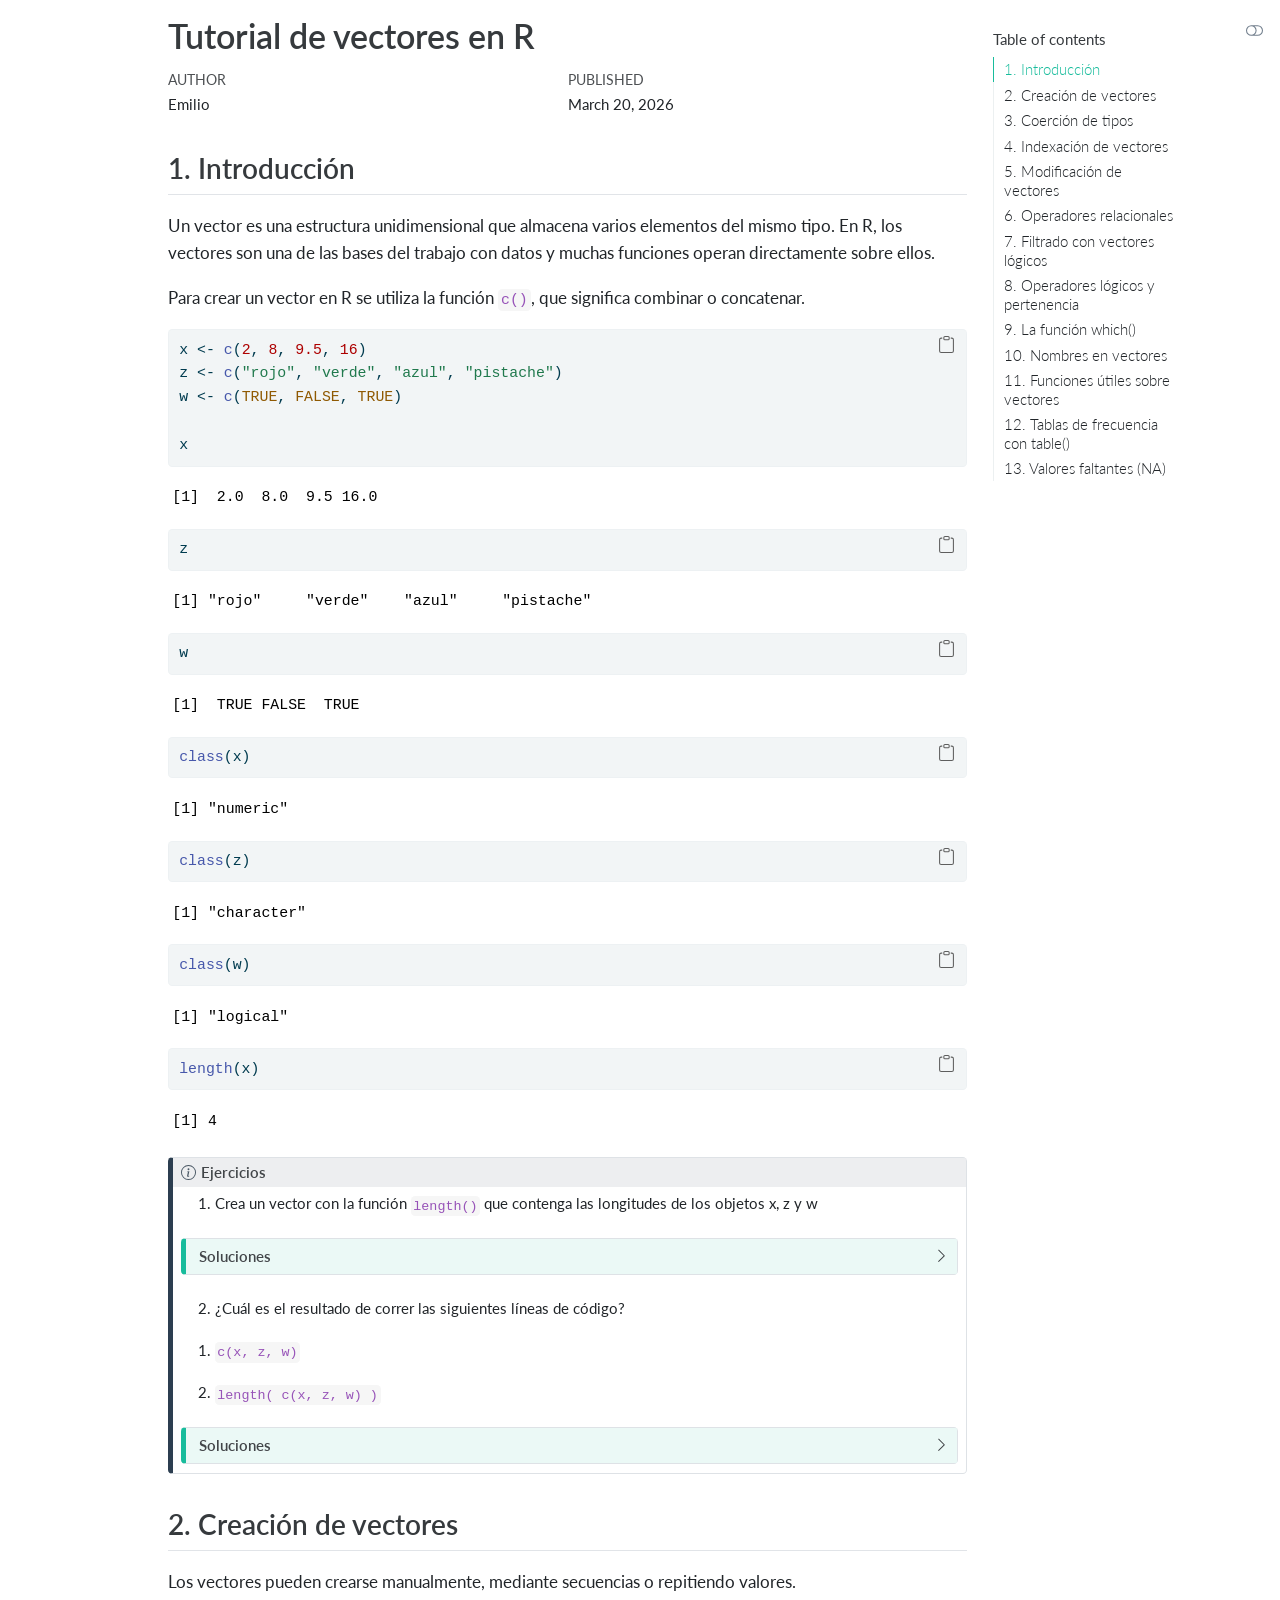
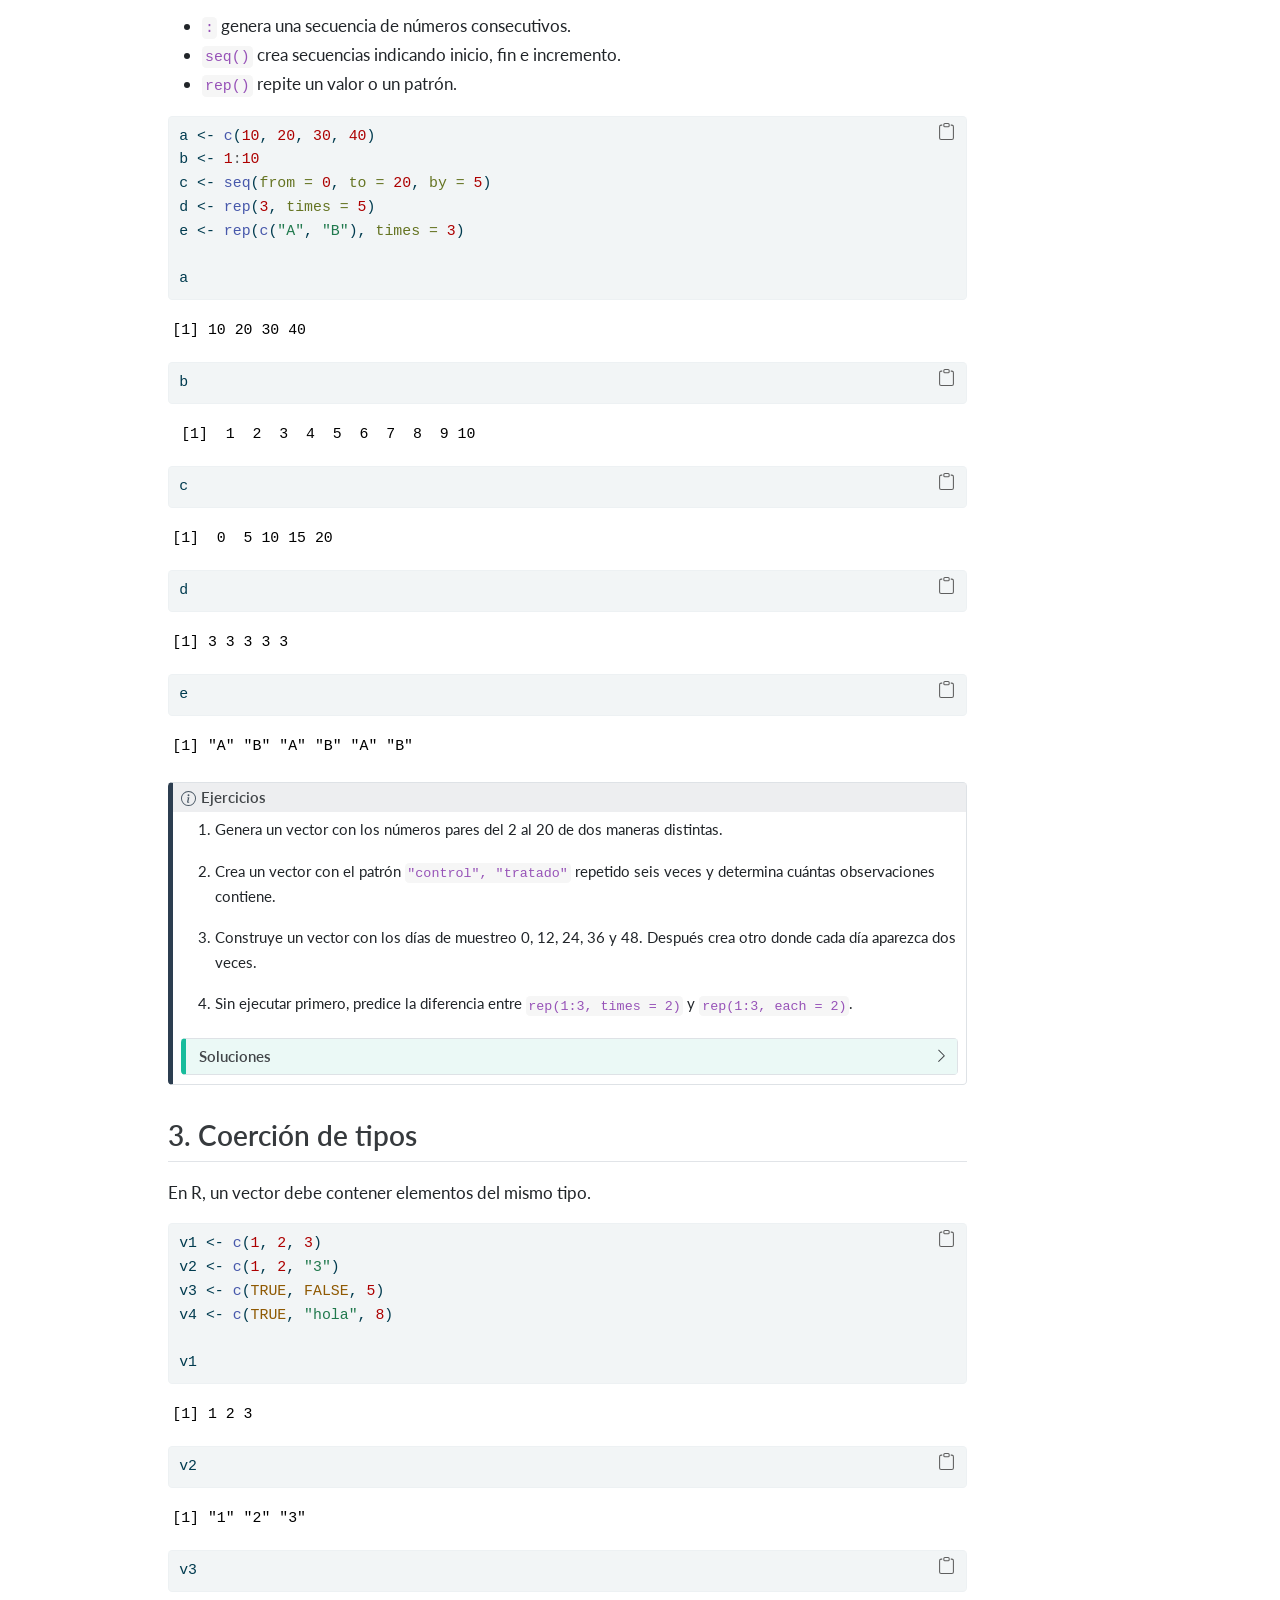
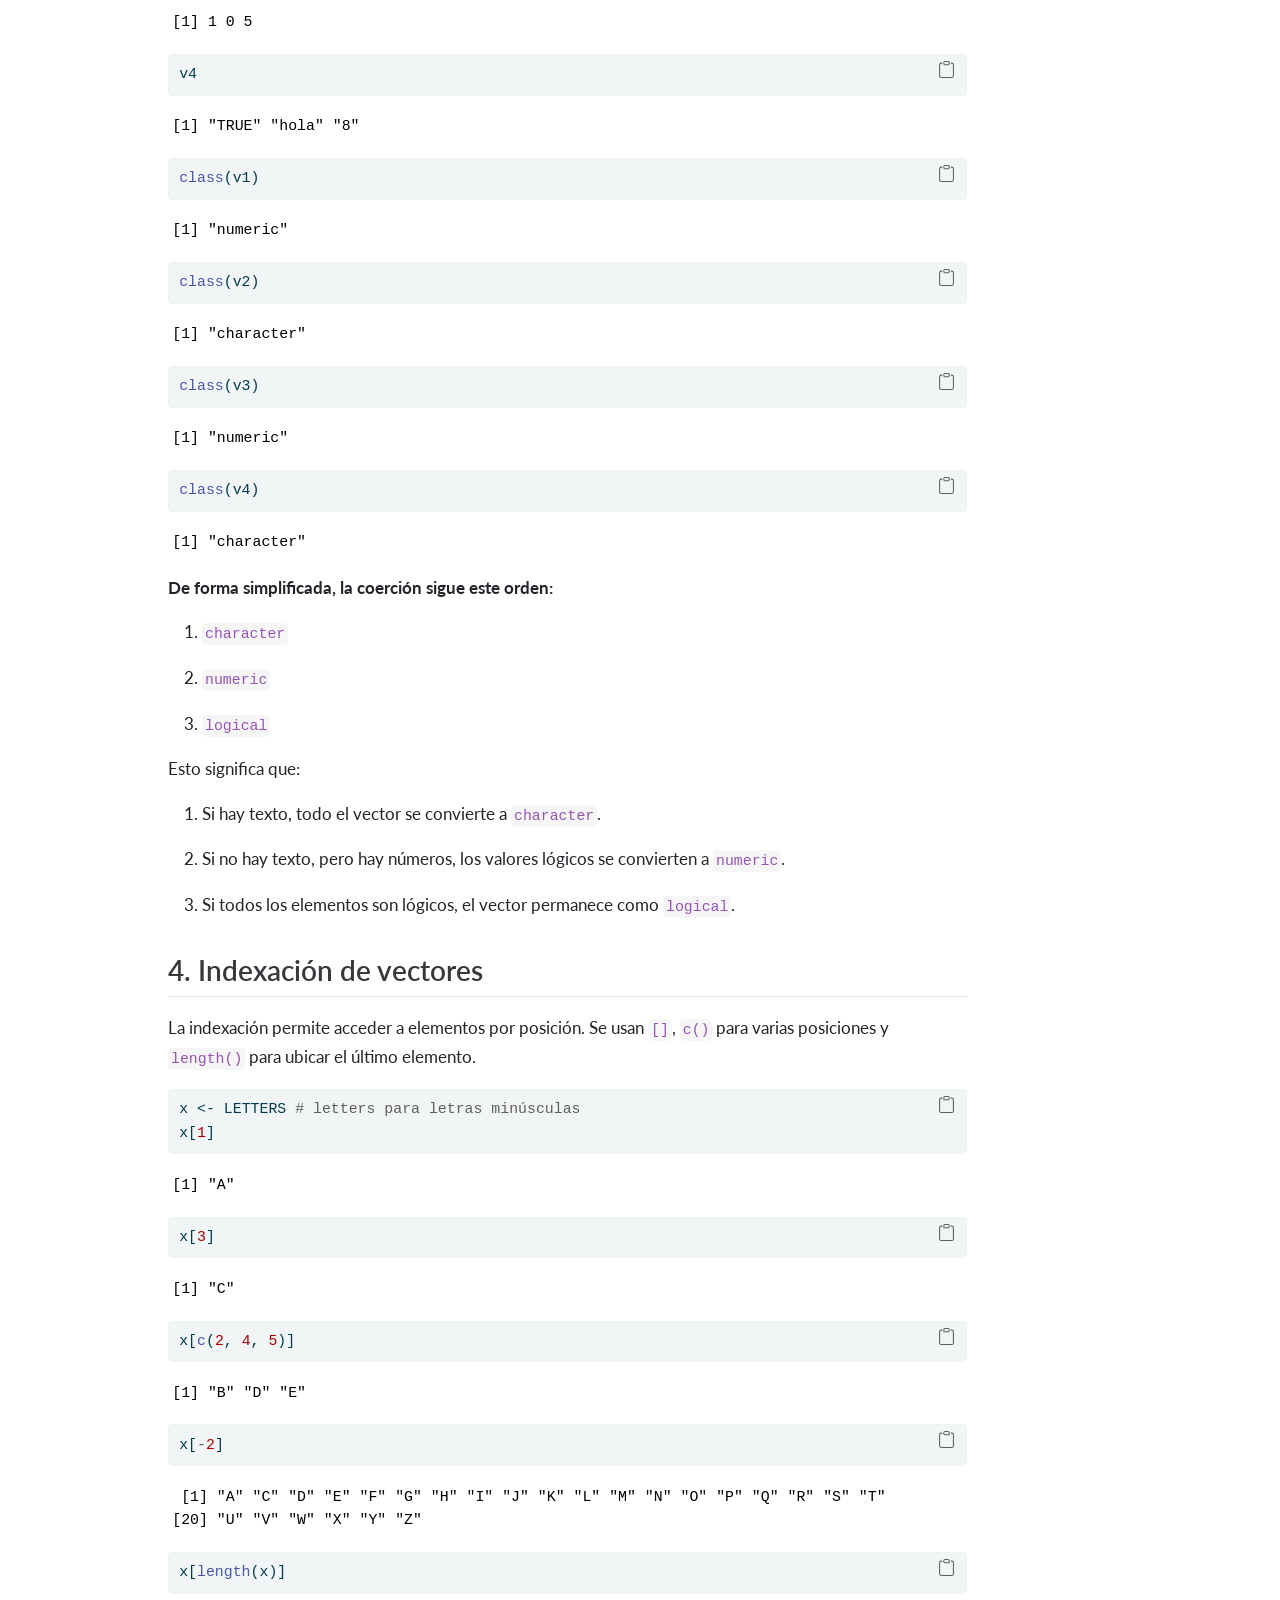
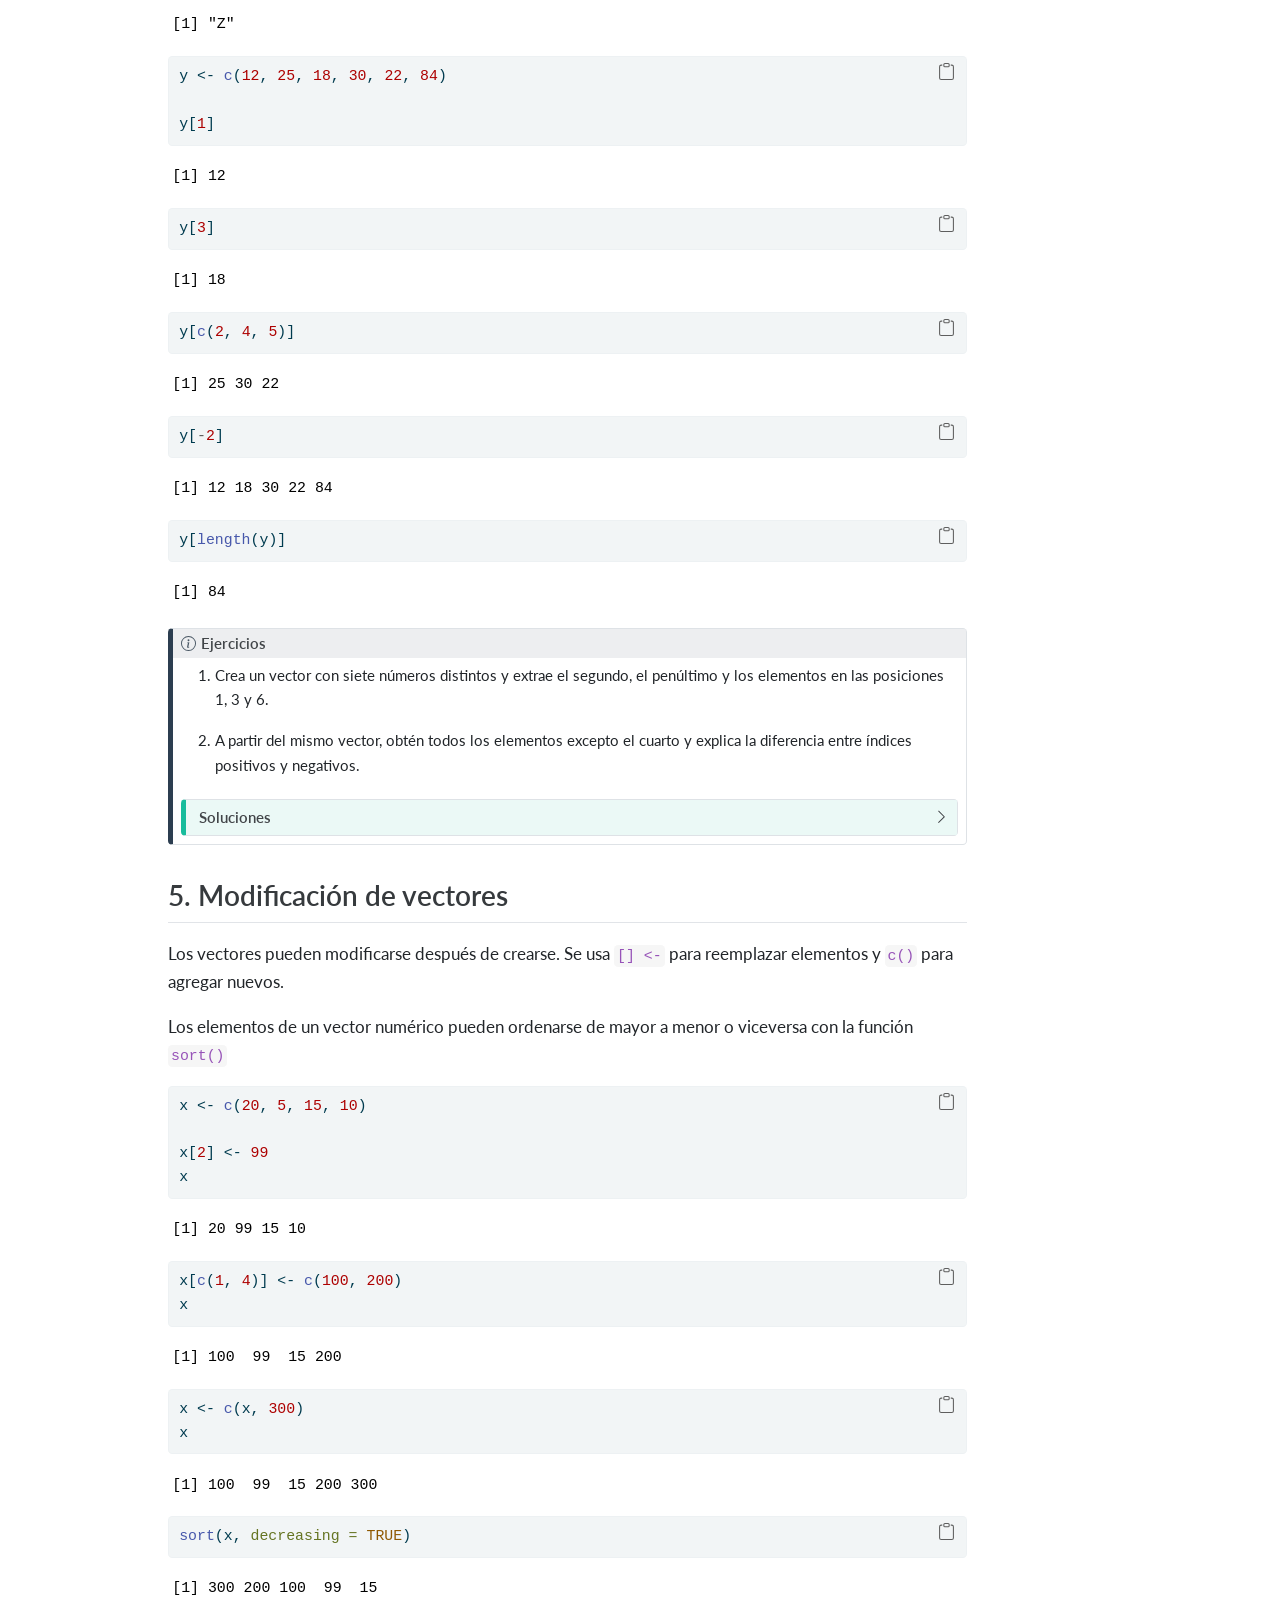
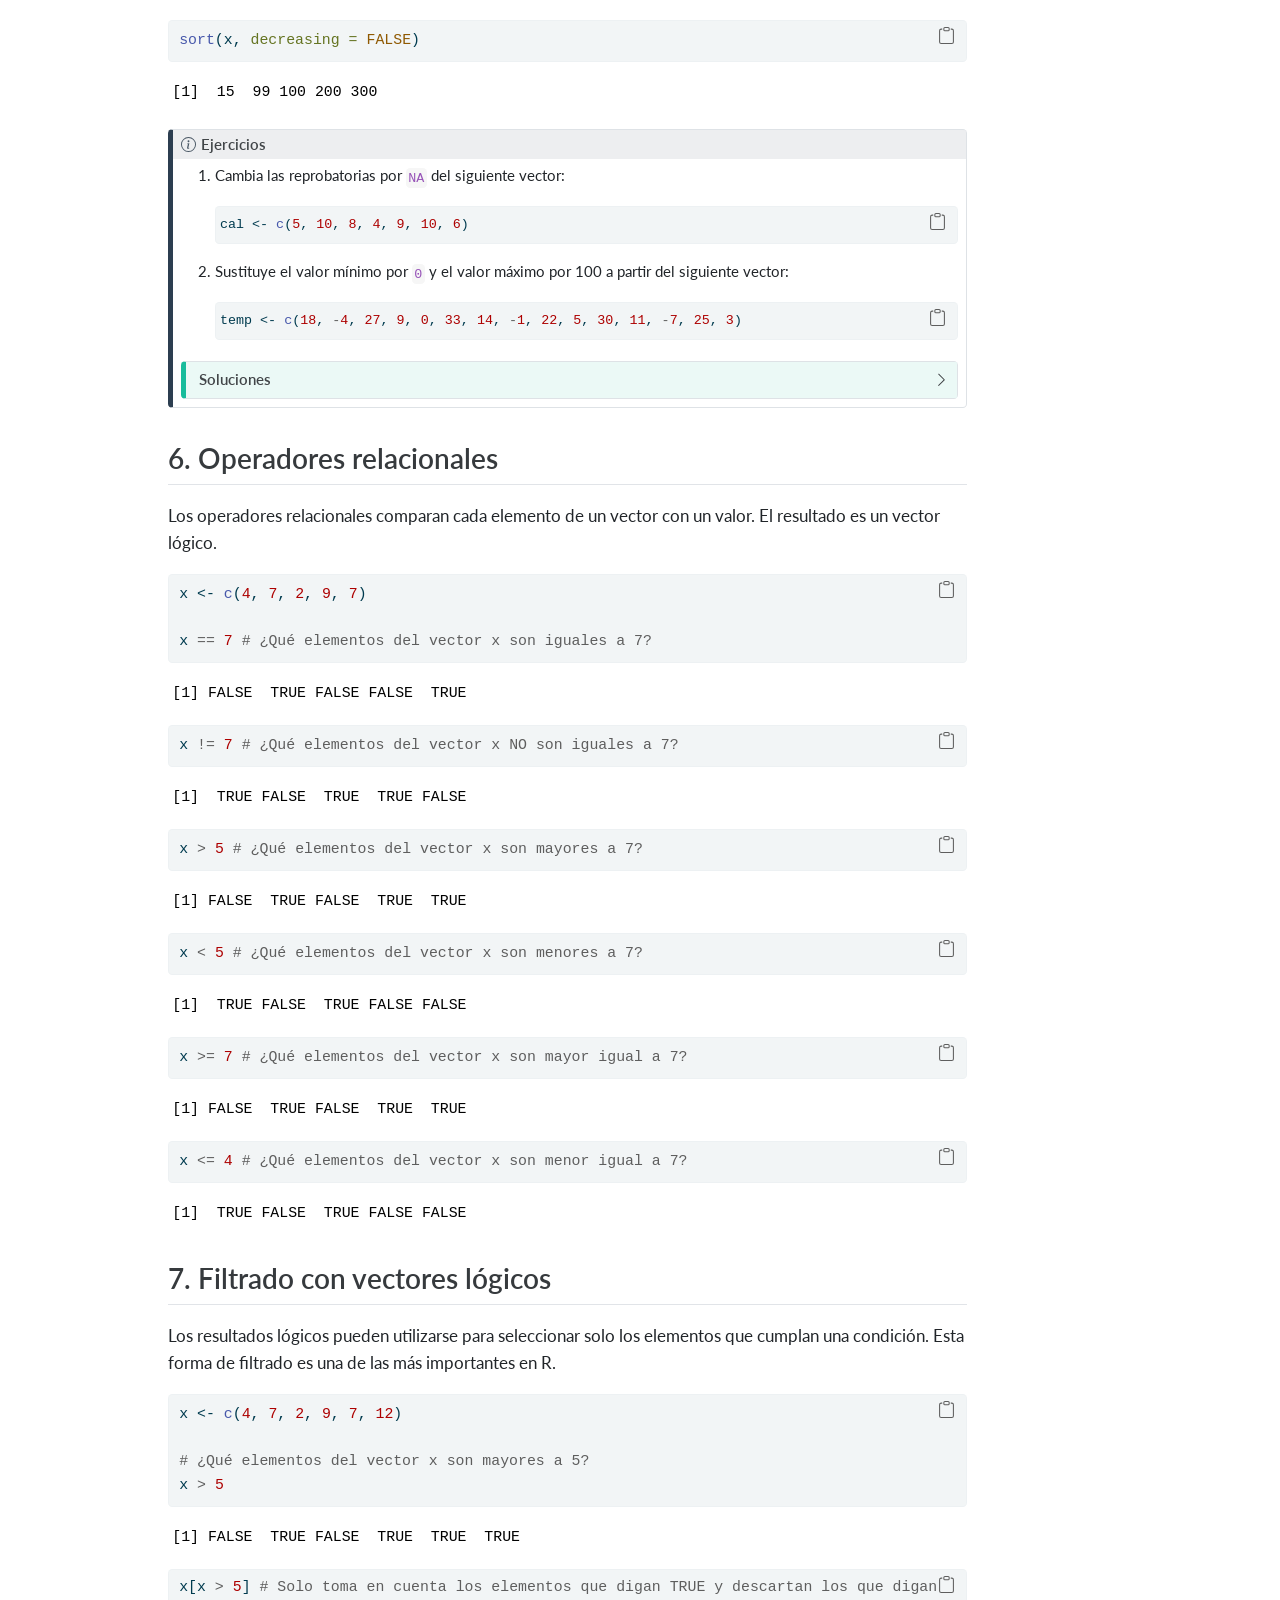
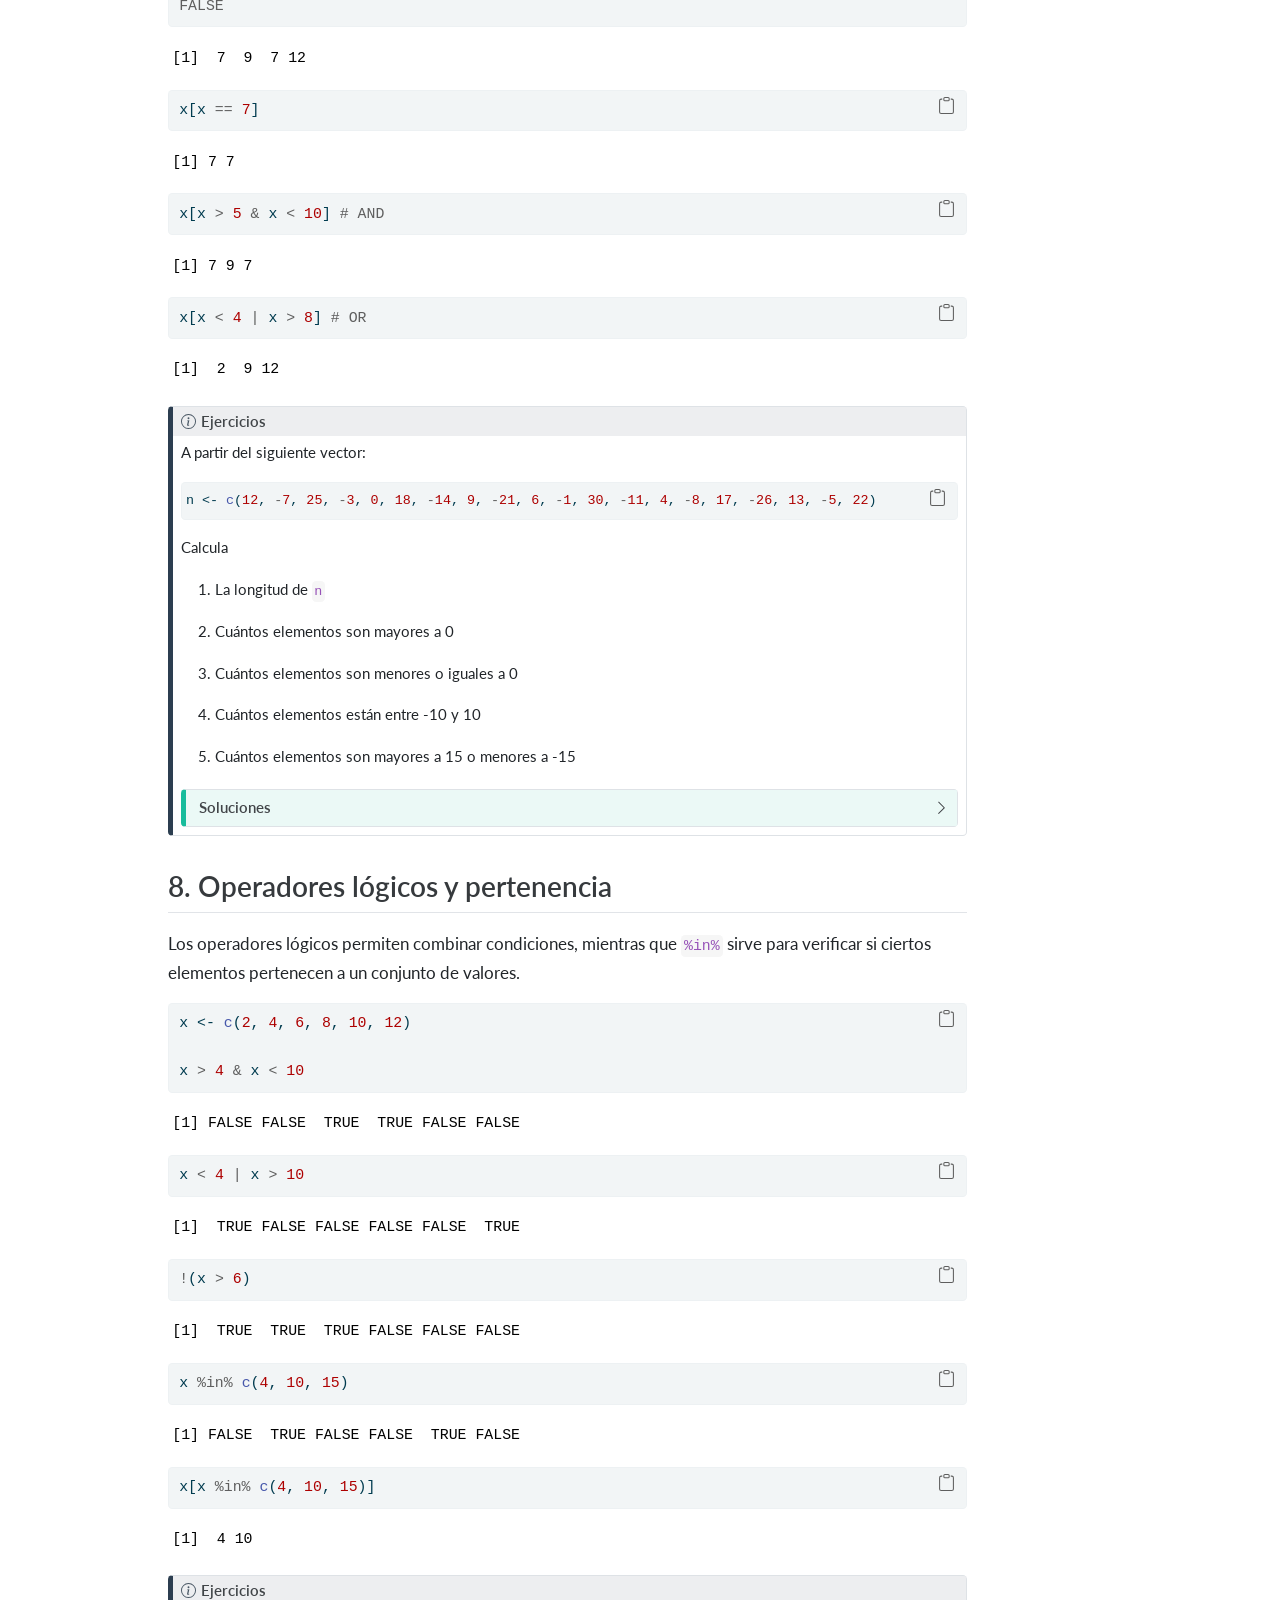
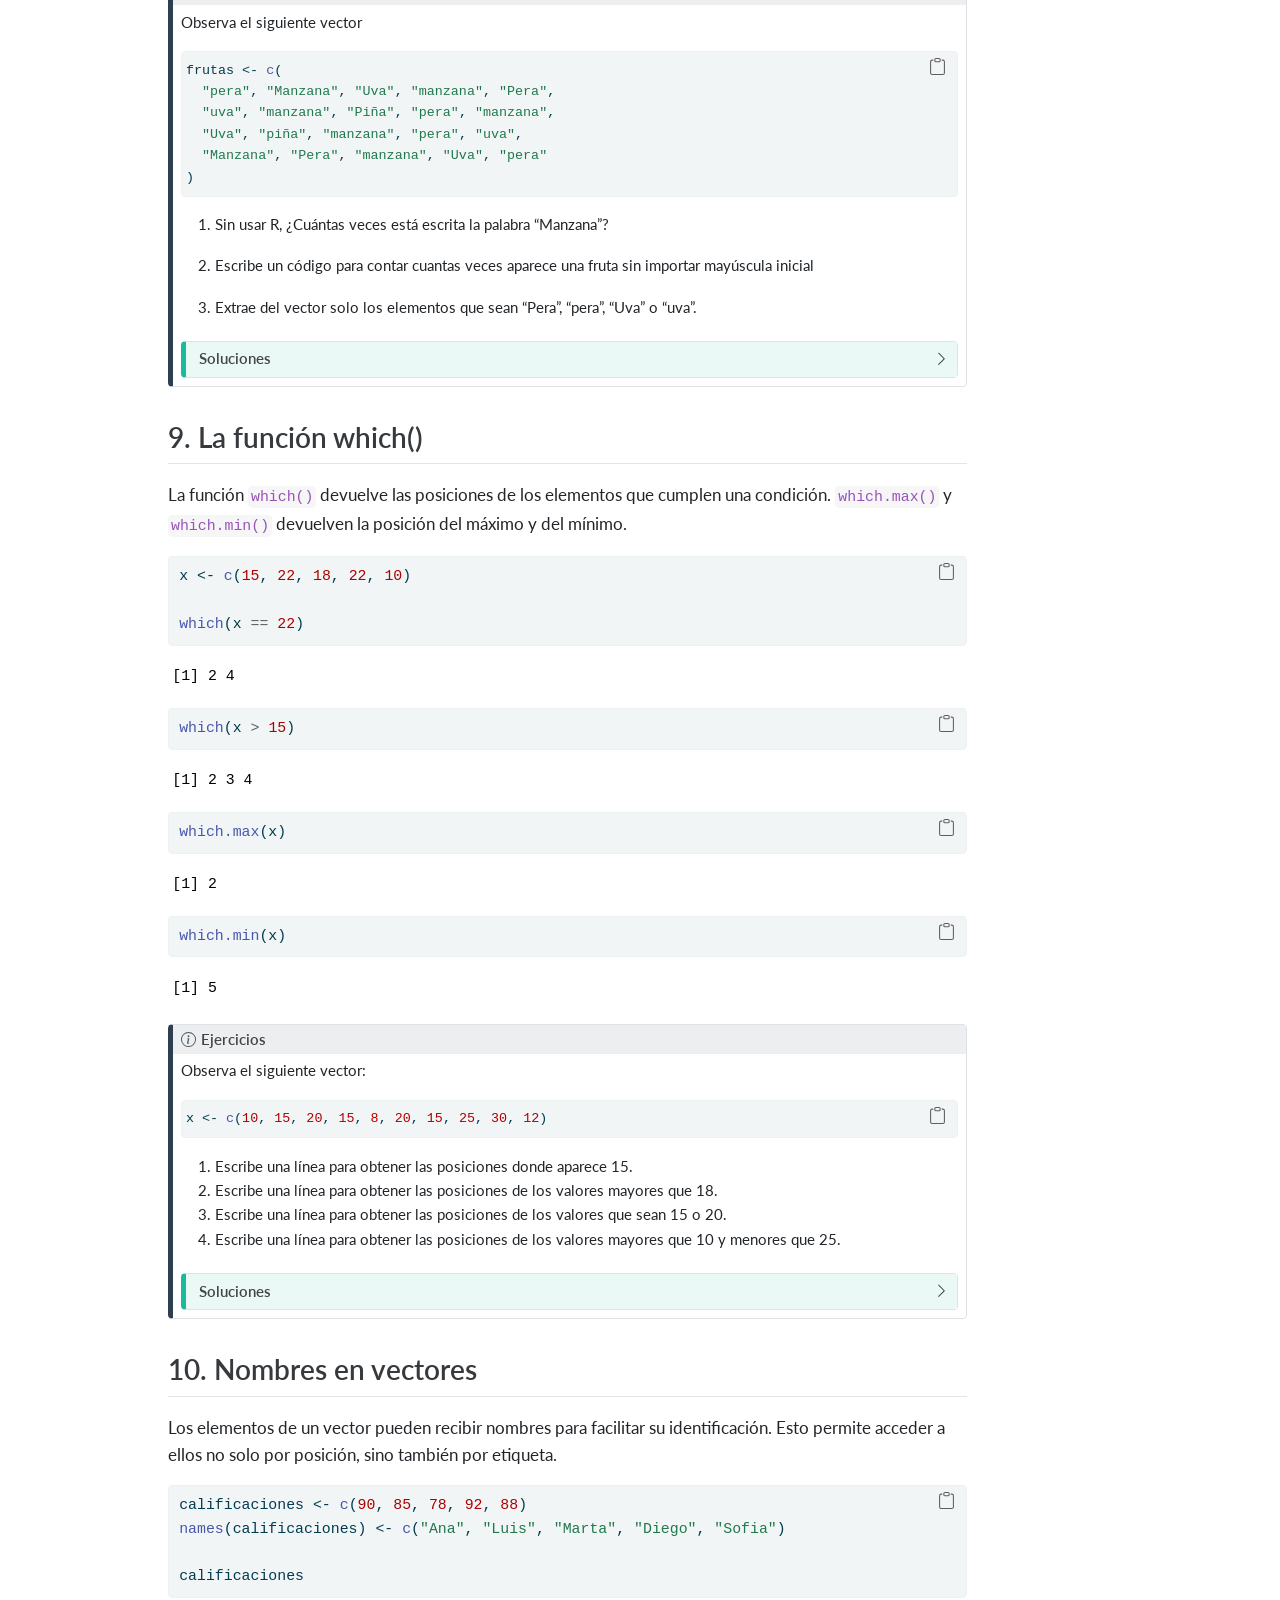
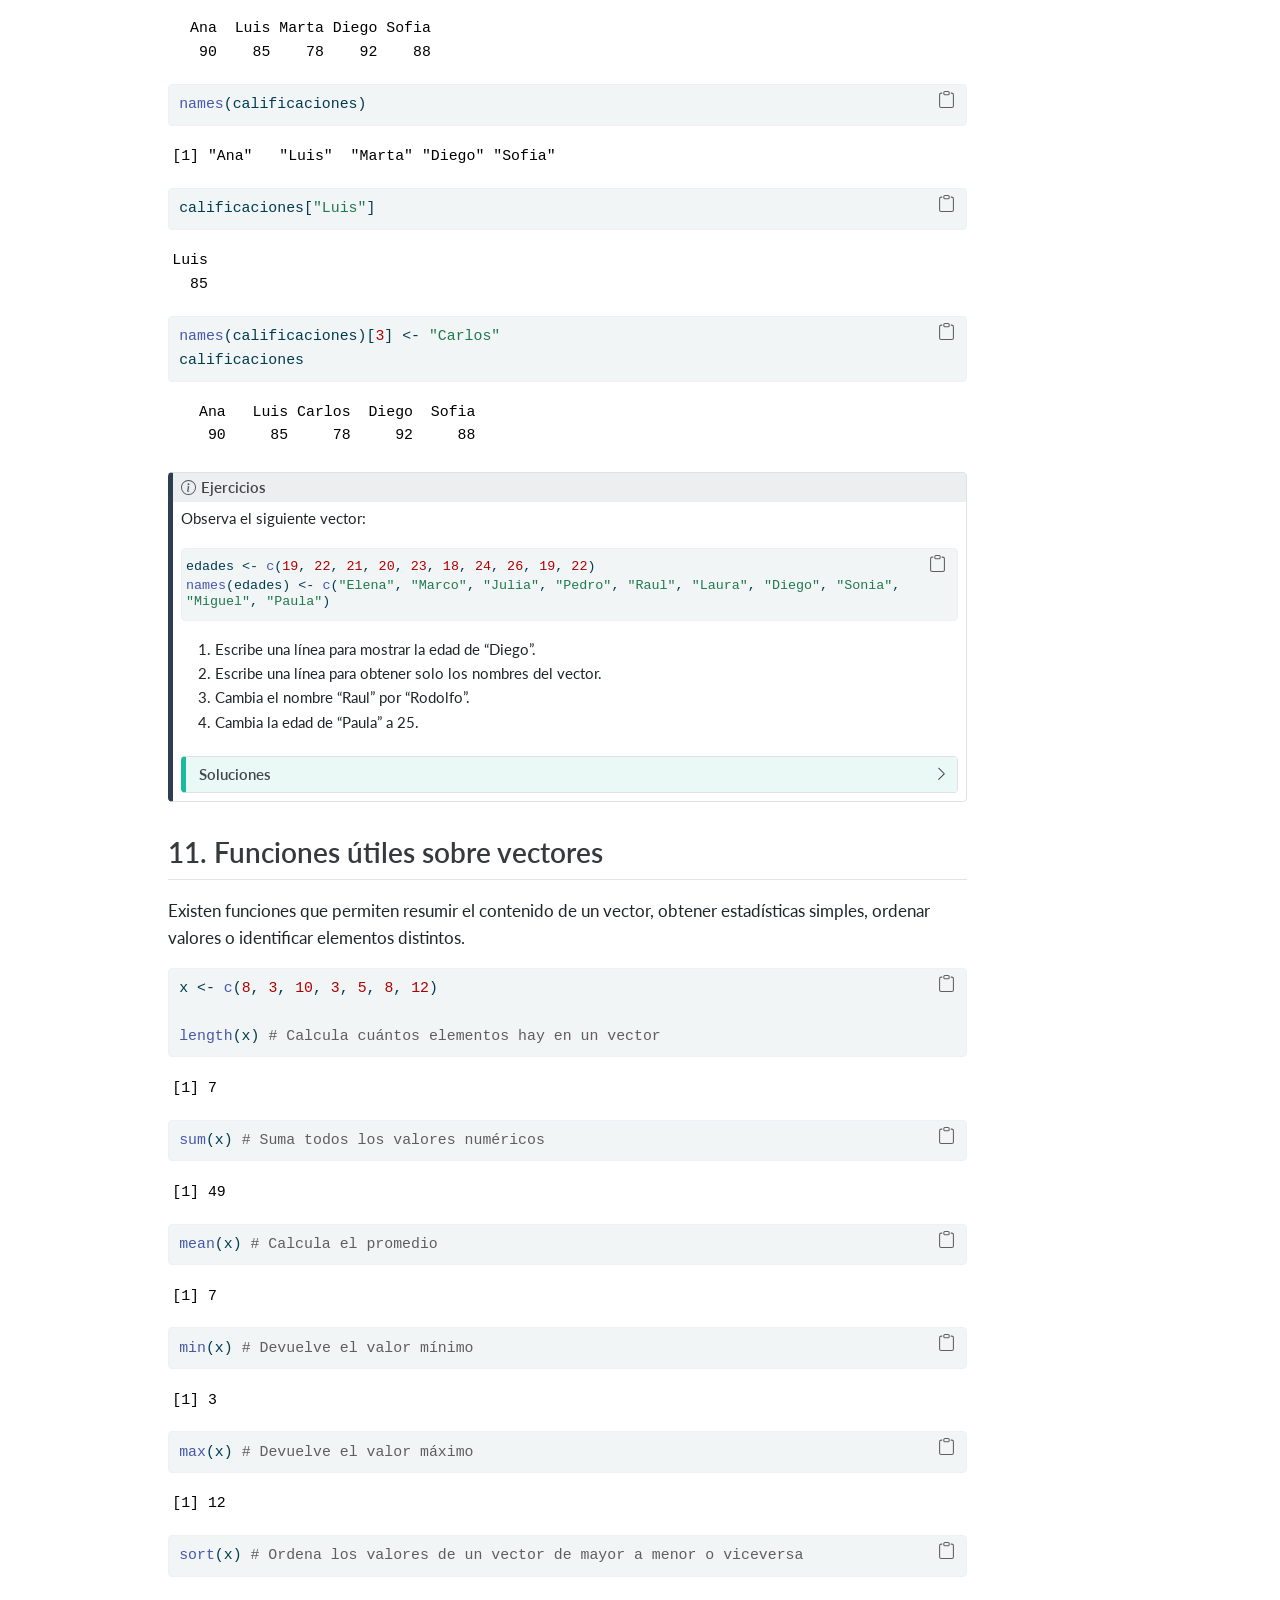
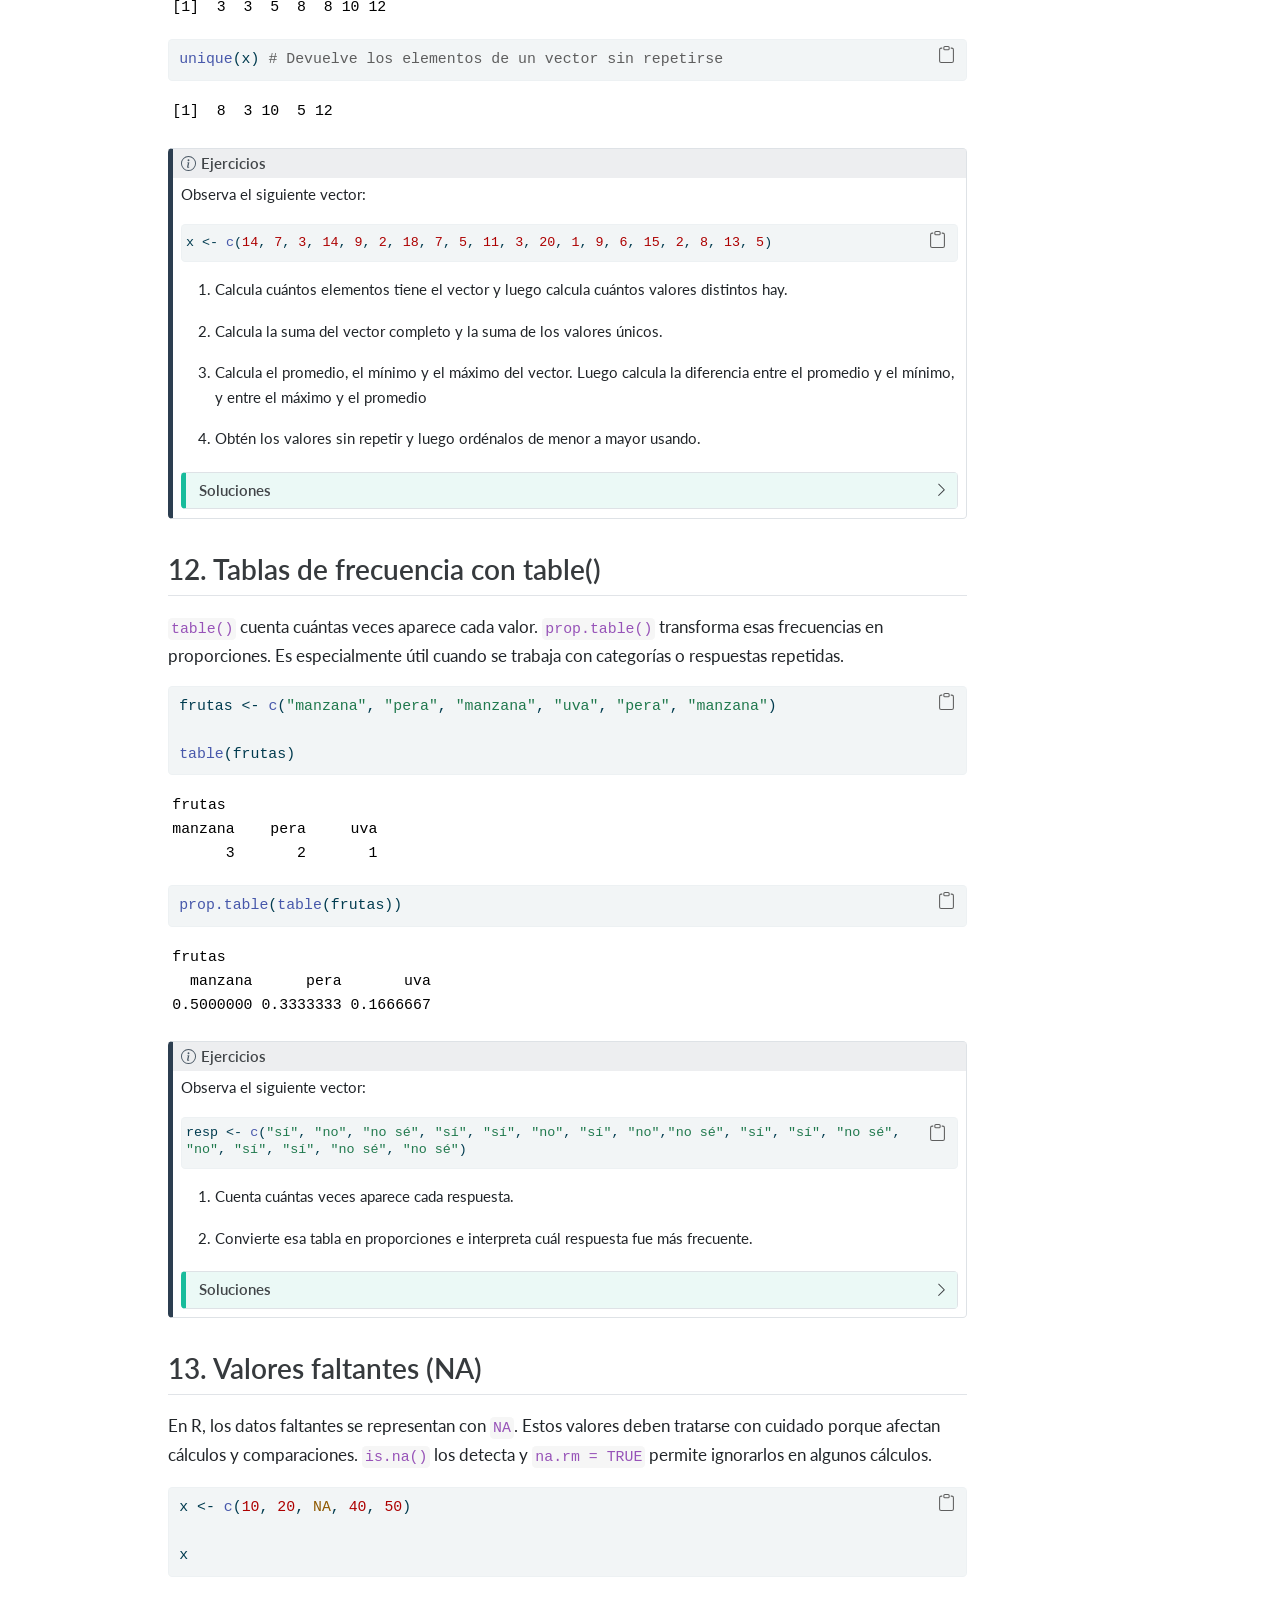
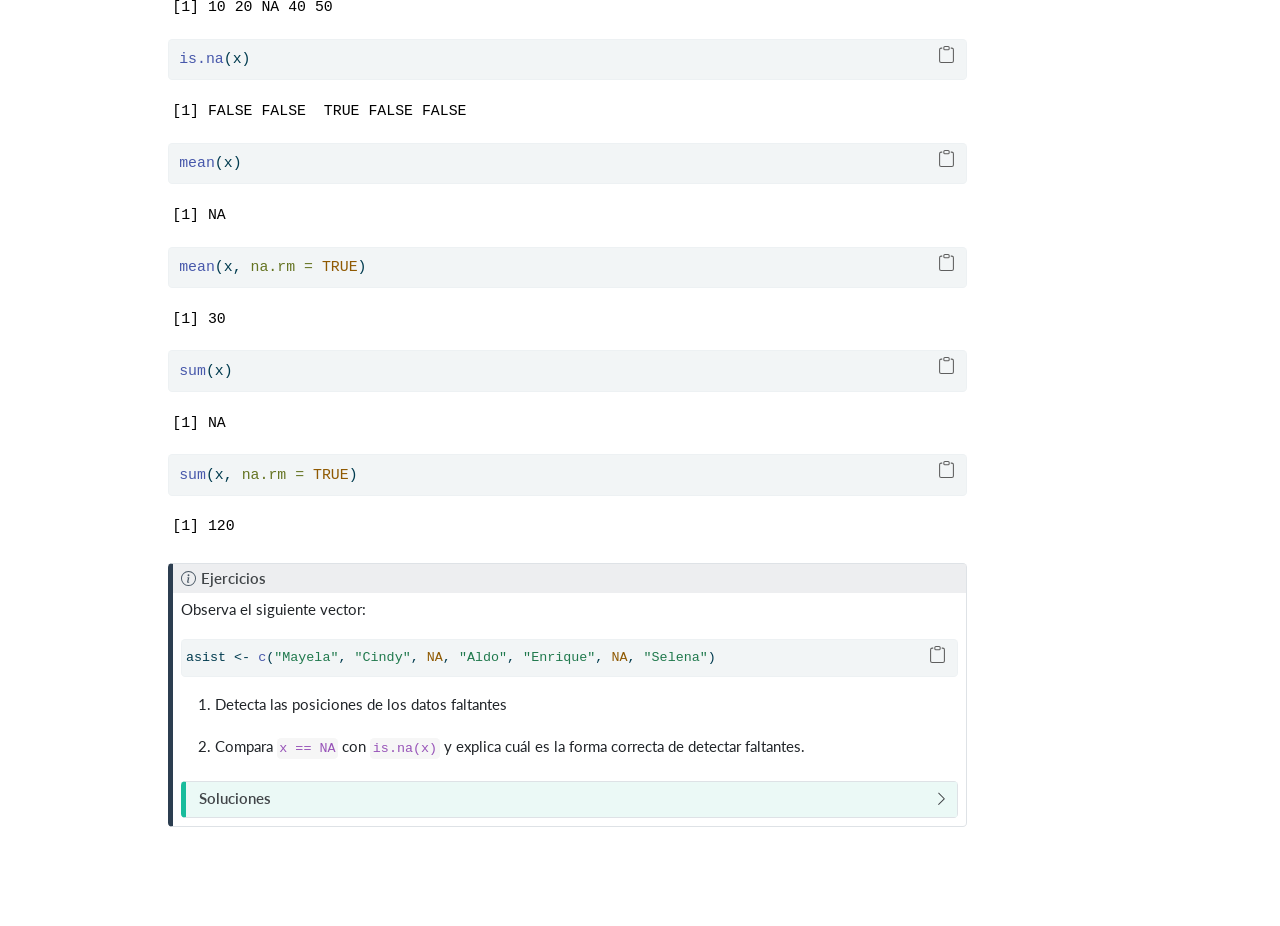
==== commit a7f5ca1b: "Rename VectoresR.html to index.html" ====
--- a/index.html
+++ b/index.html
@@ -1,13 +1,13 @@
 <!DOCTYPE html>
-<html xmlns="http://www.w3.org/1999/xhtml" lang="es" xml:lang="es"><head>
+<html xmlns="http://www.w3.org/1999/xhtml" lang="en" xml:lang="en"><head>
 
 <meta charset="utf-8">
 <meta name="generator" content="quarto-1.3.433">
 
 <meta name="viewport" content="width=device-width, initial-scale=1.0, user-scalable=yes">
 
-<meta name="author" content="Emilio Ortiz-Avila">
-<meta name="description" content="Material introductorio para aprender a trabajar con vectores en R.">
+<meta name="author" content="Emilio">
+<meta name="dcterms.date" content="2026-03-20">
 
 <title>Tutorial de vectores en R</title>
 <style>
@@ -71,132 +71,99 @@
 <link href="VectoresR_files/libs/bootstrap/bootstrap-icons.css" rel="stylesheet">
 <link href="VectoresR_files/libs/bootstrap/bootstrap.min.css" rel="stylesheet" class="quarto-color-scheme" id="quarto-bootstrap" data-mode="light">
 <link href="VectoresR_files/libs/bootstrap/bootstrap-dark.min.css" rel="prefetch" class="quarto-color-scheme quarto-color-alternate" id="quarto-bootstrap" data-mode="dark">
-<style>html{ scroll-behavior: smooth; }</style>
-
-
-<link rel="stylesheet" href="styles.css">
+
+
 </head>
 
 <body>
 
-<header id="title-block-header" class="quarto-title-block default toc-left page-columns page-full">
-  <div class="quarto-title-banner page-columns page-full">
-    <div class="quarto-title column-body">
-      <div class="quarto-title-block"><div><h1 class="title">Tutorial de vectores en R</h1><button type="button" class="btn code-tools-button dropdown-toggle" id="quarto-code-tools-menu" data-bs-toggle="dropdown" aria-expanded="false"><i class="bi"></i> Código</button><ul class="dropdown-menu dropdown-menu-end" aria-labelelledby="quarto-code-tools-menu"><li><a id="quarto-show-all-code" class="dropdown-item" href="javascript:void(0)" role="button">Mostrar todo el código</a></li><li><a id="quarto-hide-all-code" class="dropdown-item" href="javascript:void(0)" role="button">Ocultar todo el código</a></li><li><hr class="dropdown-divider"></li><li><a id="quarto-view-source" class="dropdown-item" href="javascript:void(0)" role="button">Ver el código fuente</a></li></ul></div></div>
-            <p class="subtitle lead">Conceptos básicos, ejercicios y soluciones</p>
-                  <div>
-        <div class="description">
-          Material introductorio para aprender a trabajar con vectores en R.
-        </div>
-      </div>
-                </div>
+<div id="quarto-content" class="page-columns page-rows-contents page-layout-article">
+<div id="quarto-margin-sidebar" class="sidebar margin-sidebar">
+  <nav id="TOC" role="doc-toc" class="toc-active">
+    <h2 id="toc-title">Table of contents</h2>
+   
+  <ul>
+  <li><a href="#introducción" id="toc-introducción" class="nav-link active" data-scroll-target="#introducción">1. Introducción</a></li>
+  <li><a href="#creación-de-vectores" id="toc-creación-de-vectores" class="nav-link" data-scroll-target="#creación-de-vectores">2. Creación de vectores</a></li>
+  <li><a href="#coerción-de-tipos" id="toc-coerción-de-tipos" class="nav-link" data-scroll-target="#coerción-de-tipos">3. Coerción de tipos</a></li>
+  <li><a href="#indexación-de-vectores" id="toc-indexación-de-vectores" class="nav-link" data-scroll-target="#indexación-de-vectores">4. Indexación de vectores</a></li>
+  <li><a href="#modificación-de-vectores" id="toc-modificación-de-vectores" class="nav-link" data-scroll-target="#modificación-de-vectores">5. Modificación de vectores</a></li>
+  <li><a href="#operadores-relacionales" id="toc-operadores-relacionales" class="nav-link" data-scroll-target="#operadores-relacionales">6. Operadores relacionales</a></li>
+  <li><a href="#filtrado-con-vectores-lógicos" id="toc-filtrado-con-vectores-lógicos" class="nav-link" data-scroll-target="#filtrado-con-vectores-lógicos">7. Filtrado con vectores lógicos</a></li>
+  <li><a href="#operadores-lógicos-y-pertenencia" id="toc-operadores-lógicos-y-pertenencia" class="nav-link" data-scroll-target="#operadores-lógicos-y-pertenencia">8. Operadores lógicos y pertenencia</a></li>
+  <li><a href="#la-función-which" id="toc-la-función-which" class="nav-link" data-scroll-target="#la-función-which">9. La función which()</a></li>
+  <li><a href="#nombres-en-vectores" id="toc-nombres-en-vectores" class="nav-link" data-scroll-target="#nombres-en-vectores">10. Nombres en vectores</a></li>
+  <li><a href="#funciones-útiles-sobre-vectores" id="toc-funciones-útiles-sobre-vectores" class="nav-link" data-scroll-target="#funciones-útiles-sobre-vectores">11. Funciones útiles sobre vectores</a></li>
+  <li><a href="#tablas-de-frecuencia-con-table" id="toc-tablas-de-frecuencia-con-table" class="nav-link" data-scroll-target="#tablas-de-frecuencia-con-table">12. Tablas de frecuencia con table()</a></li>
+  <li><a href="#valores-faltantes-na" id="toc-valores-faltantes-na" class="nav-link" data-scroll-target="#valores-faltantes-na">13. Valores faltantes (NA)</a></li>
+  </ul>
+</nav>
+</div>
+<main class="content" id="quarto-document-content">
+
+<header id="title-block-header" class="quarto-title-block default">
+<div class="quarto-title">
+<h1 class="title">Tutorial de vectores en R</h1>
+</div>
+
+
+
+<div class="quarto-title-meta">
+
+    <div>
+    <div class="quarto-title-meta-heading">Author</div>
+    <div class="quarto-title-meta-contents">
+             <p>Emilio </p>
+          </div>
   </div>
     
+    <div>
+    <div class="quarto-title-meta-heading">Published</div>
+    <div class="quarto-title-meta-contents">
+      <p class="date">March 20, 2026</p>
+    </div>
+  </div>
   
-  <div class="quarto-title-meta">
-
-      <div>
-      <div class="quarto-title-meta-heading">Autor/a</div>
-      <div class="quarto-title-meta-contents">
-               <p>Emilio Ortiz-Avila </p>
-            </div>
-    </div>
-      
-      <div>
-      <div class="quarto-title-meta-heading">Fecha de publicación</div>
-      <div class="quarto-title-meta-contents">
-        <p class="date">20 de marzo de 2026</p>
-      </div>
-    </div>
     
-      
-    </div>
-    
+  </div>
   
-  </header><div id="quarto-content" class="page-columns page-rows-contents page-layout-article toc-left">
-<div id="quarto-sidebar-toc-left" class="sidebar toc-left">
-  <nav id="TOC" role="doc-toc" class="toc-active" data-toc-expanded="2">
-    <h2 id="toc-title">Contenido</h2>
-   
-  <ul class="collapse">
-  <li><a href="#introducción" id="toc-introducción" class="nav-link active" data-scroll-target="#introducción"><span class="header-section-number">1</span> Introducción</a></li>
-  <li><a href="#creación-de-vectores" id="toc-creación-de-vectores" class="nav-link" data-scroll-target="#creación-de-vectores"><span class="header-section-number">2</span> Creación de vectores</a></li>
-  <li><a href="#coerción-de-tipos" id="toc-coerción-de-tipos" class="nav-link" data-scroll-target="#coerción-de-tipos"><span class="header-section-number">3</span> Coerción de tipos</a></li>
-  <li><a href="#indexación-de-vectores" id="toc-indexación-de-vectores" class="nav-link" data-scroll-target="#indexación-de-vectores"><span class="header-section-number">4</span> Indexación de vectores</a></li>
-  <li><a href="#modificación-de-vectores" id="toc-modificación-de-vectores" class="nav-link" data-scroll-target="#modificación-de-vectores"><span class="header-section-number">5</span> Modificación de vectores</a></li>
-  <li><a href="#operadores-relacionales" id="toc-operadores-relacionales" class="nav-link" data-scroll-target="#operadores-relacionales"><span class="header-section-number">6</span> Operadores relacionales</a></li>
-  <li><a href="#filtrado-con-vectores-lógicos" id="toc-filtrado-con-vectores-lógicos" class="nav-link" data-scroll-target="#filtrado-con-vectores-lógicos"><span class="header-section-number">7</span> Filtrado con vectores lógicos</a></li>
-  <li><a href="#operadores-lógicos-y-pertenencia" id="toc-operadores-lógicos-y-pertenencia" class="nav-link" data-scroll-target="#operadores-lógicos-y-pertenencia"><span class="header-section-number">8</span> Operadores lógicos y pertenencia</a></li>
-  <li><a href="#la-función-which" id="toc-la-función-which" class="nav-link" data-scroll-target="#la-función-which"><span class="header-section-number">9</span> La función which()</a></li>
-  <li><a href="#nombres-en-vectores" id="toc-nombres-en-vectores" class="nav-link" data-scroll-target="#nombres-en-vectores"><span class="header-section-number">10</span> Nombres en vectores</a></li>
-  <li><a href="#funciones-útiles-sobre-vectores" id="toc-funciones-útiles-sobre-vectores" class="nav-link" data-scroll-target="#funciones-útiles-sobre-vectores"><span class="header-section-number">11</span> Funciones útiles sobre vectores</a></li>
-  <li><a href="#tablas-de-frecuencia-con-table" id="toc-tablas-de-frecuencia-con-table" class="nav-link" data-scroll-target="#tablas-de-frecuencia-con-table"><span class="header-section-number">12</span> Tablas de frecuencia con table()</a></li>
-  <li><a href="#valores-faltantes-na" id="toc-valores-faltantes-na" class="nav-link" data-scroll-target="#valores-faltantes-na"><span class="header-section-number">13</span> Valores faltantes (NA)</a></li>
-  </ul>
-</nav>
-</div>
-<div id="quarto-margin-sidebar" class="sidebar margin-sidebar">
-</div>
-<main class="content quarto-banner-title-block" id="quarto-document-content">
-
-
-
-
-<section id="introducción" class="level2" data-number="1">
-<h2 data-number="1" class="anchored" data-anchor-id="introducción"><span class="header-section-number">1</span> Introducción</h2>
+
+</header>
+
+<section id="introducción" class="level2">
+<h2 class="anchored" data-anchor-id="introducción">1. Introducción</h2>
 <p>Un vector es una estructura unidimensional que almacena varios elementos del mismo tipo. En R, los vectores son una de las bases del trabajo con datos y muchas funciones operan directamente sobre ellos.</p>
 <p>Para crear un vector en R se utiliza la función <code>c()</code>, que significa combinar o concatenar.</p>
 <div class="cell">
-<details open="">
-<summary>Código</summary>
 <div class="sourceCode cell-code" id="cb1"><pre class="sourceCode r code-with-copy"><code class="sourceCode r"><span id="cb1-1"><a href="#cb1-1" aria-hidden="true" tabindex="-1"></a>x <span class="ot">&lt;-</span> <span class="fu">c</span>(<span class="dv">2</span>, <span class="dv">8</span>, <span class="fl">9.5</span>, <span class="dv">16</span>)</span>
 <span id="cb1-2"><a href="#cb1-2" aria-hidden="true" tabindex="-1"></a>z <span class="ot">&lt;-</span> <span class="fu">c</span>(<span class="st">"rojo"</span>, <span class="st">"verde"</span>, <span class="st">"azul"</span>, <span class="st">"pistache"</span>)</span>
 <span id="cb1-3"><a href="#cb1-3" aria-hidden="true" tabindex="-1"></a>w <span class="ot">&lt;-</span> <span class="fu">c</span>(<span class="cn">TRUE</span>, <span class="cn">FALSE</span>, <span class="cn">TRUE</span>)</span>
 <span id="cb1-4"><a href="#cb1-4" aria-hidden="true" tabindex="-1"></a></span>
-<span id="cb1-5"><a href="#cb1-5" aria-hidden="true" tabindex="-1"></a>x</span></code><button title="Copiar al portapapeles" class="code-copy-button"><i class="bi"></i></button></pre></div>
-</details>
+<span id="cb1-5"><a href="#cb1-5" aria-hidden="true" tabindex="-1"></a>x</span></code><button title="Copy to Clipboard" class="code-copy-button"><i class="bi"></i></button></pre></div>
 <div class="cell-output cell-output-stdout">
 <pre><code>[1]  2.0  8.0  9.5 16.0</code></pre>
 </div>
-<details open="">
-<summary>Código</summary>
-<div class="sourceCode cell-code" id="cb3"><pre class="sourceCode r code-with-copy"><code class="sourceCode r"><span id="cb3-1"><a href="#cb3-1" aria-hidden="true" tabindex="-1"></a>z</span></code><button title="Copiar al portapapeles" class="code-copy-button"><i class="bi"></i></button></pre></div>
-</details>
+<div class="sourceCode cell-code" id="cb3"><pre class="sourceCode r code-with-copy"><code class="sourceCode r"><span id="cb3-1"><a href="#cb3-1" aria-hidden="true" tabindex="-1"></a>z</span></code><button title="Copy to Clipboard" class="code-copy-button"><i class="bi"></i></button></pre></div>
 <div class="cell-output cell-output-stdout">
 <pre><code>[1] "rojo"     "verde"    "azul"     "pistache"</code></pre>
 </div>
-<details open="">
-<summary>Código</summary>
-<div class="sourceCode cell-code" id="cb5"><pre class="sourceCode r code-with-copy"><code class="sourceCode r"><span id="cb5-1"><a href="#cb5-1" aria-hidden="true" tabindex="-1"></a>w</span></code><button title="Copiar al portapapeles" class="code-copy-button"><i class="bi"></i></button></pre></div>
-</details>
+<div class="sourceCode cell-code" id="cb5"><pre class="sourceCode r code-with-copy"><code class="sourceCode r"><span id="cb5-1"><a href="#cb5-1" aria-hidden="true" tabindex="-1"></a>w</span></code><button title="Copy to Clipboard" class="code-copy-button"><i class="bi"></i></button></pre></div>
 <div class="cell-output cell-output-stdout">
 <pre><code>[1]  TRUE FALSE  TRUE</code></pre>
 </div>
-<details open="">
-<summary>Código</summary>
-<div class="sourceCode cell-code" id="cb7"><pre class="sourceCode r code-with-copy"><code class="sourceCode r"><span id="cb7-1"><a href="#cb7-1" aria-hidden="true" tabindex="-1"></a><span class="fu">class</span>(x)</span></code><button title="Copiar al portapapeles" class="code-copy-button"><i class="bi"></i></button></pre></div>
-</details>
+<div class="sourceCode cell-code" id="cb7"><pre class="sourceCode r code-with-copy"><code class="sourceCode r"><span id="cb7-1"><a href="#cb7-1" aria-hidden="true" tabindex="-1"></a><span class="fu">class</span>(x)</span></code><button title="Copy to Clipboard" class="code-copy-button"><i class="bi"></i></button></pre></div>
 <div class="cell-output cell-output-stdout">
 <pre><code>[1] "numeric"</code></pre>
 </div>
-<details open="">
-<summary>Código</summary>
-<div class="sourceCode cell-code" id="cb9"><pre class="sourceCode r code-with-copy"><code class="sourceCode r"><span id="cb9-1"><a href="#cb9-1" aria-hidden="true" tabindex="-1"></a><span class="fu">class</span>(z)</span></code><button title="Copiar al portapapeles" class="code-copy-button"><i class="bi"></i></button></pre></div>
-</details>
+<div class="sourceCode cell-code" id="cb9"><pre class="sourceCode r code-with-copy"><code class="sourceCode r"><span id="cb9-1"><a href="#cb9-1" aria-hidden="true" tabindex="-1"></a><span class="fu">class</span>(z)</span></code><button title="Copy to Clipboard" class="code-copy-button"><i class="bi"></i></button></pre></div>
 <div class="cell-output cell-output-stdout">
 <pre><code>[1] "character"</code></pre>
 </div>
-<details open="">
-<summary>Código</summary>
-<div class="sourceCode cell-code" id="cb11"><pre class="sourceCode r code-with-copy"><code class="sourceCode r"><span id="cb11-1"><a href="#cb11-1" aria-hidden="true" tabindex="-1"></a><span class="fu">class</span>(w)</span></code><button title="Copiar al portapapeles" class="code-copy-button"><i class="bi"></i></button></pre></div>
-</details>
+<div class="sourceCode cell-code" id="cb11"><pre class="sourceCode r code-with-copy"><code class="sourceCode r"><span id="cb11-1"><a href="#cb11-1" aria-hidden="true" tabindex="-1"></a><span class="fu">class</span>(w)</span></code><button title="Copy to Clipboard" class="code-copy-button"><i class="bi"></i></button></pre></div>
 <div class="cell-output cell-output-stdout">
 <pre><code>[1] "logical"</code></pre>
 </div>
-<details open="">
-<summary>Código</summary>
-<div class="sourceCode cell-code" id="cb13"><pre class="sourceCode r code-with-copy"><code class="sourceCode r"><span id="cb13-1"><a href="#cb13-1" aria-hidden="true" tabindex="-1"></a><span class="fu">length</span>(x)</span></code><button title="Copiar al portapapeles" class="code-copy-button"><i class="bi"></i></button></pre></div>
-</details>
+<div class="sourceCode cell-code" id="cb13"><pre class="sourceCode r code-with-copy"><code class="sourceCode r"><span id="cb13-1"><a href="#cb13-1" aria-hidden="true" tabindex="-1"></a><span class="fu">length</span>(x)</span></code><button title="Copy to Clipboard" class="code-copy-button"><i class="bi"></i></button></pre></div>
 <div class="cell-output cell-output-stdout">
 <pre><code>[1] 4</code></pre>
 </div>
@@ -227,14 +194,11 @@
 <div id="callout-1" class="callout-1-contents callout-collapse collapse">
 <div class="callout-body-container callout-body">
 <div class="cell">
-<details open="">
-<summary>Código</summary>
 <div class="sourceCode cell-code" id="cb15"><pre class="sourceCode r code-with-copy"><code class="sourceCode r"><span id="cb15-1"><a href="#cb15-1" aria-hidden="true" tabindex="-1"></a><span class="fu">c</span>(</span>
 <span id="cb15-2"><a href="#cb15-2" aria-hidden="true" tabindex="-1"></a> <span class="fu">length</span>(x),</span>
 <span id="cb15-3"><a href="#cb15-3" aria-hidden="true" tabindex="-1"></a> <span class="fu">length</span>(z),</span>
 <span id="cb15-4"><a href="#cb15-4" aria-hidden="true" tabindex="-1"></a> <span class="fu">length</span>(w)</span>
-<span id="cb15-5"><a href="#cb15-5" aria-hidden="true" tabindex="-1"></a>)</span></code><button title="Copiar al portapapeles" class="code-copy-button"><i class="bi"></i></button></pre></div>
-</details>
+<span id="cb15-5"><a href="#cb15-5" aria-hidden="true" tabindex="-1"></a>)</span></code><button title="Copy to Clipboard" class="code-copy-button"><i class="bi"></i></button></pre></div>
 <div class="cell-output cell-output-stdout">
 <pre><code>[1] 4 4 3</code></pre>
 </div>
@@ -272,8 +236,8 @@
 </div>
 </div>
 </section>
-<section id="creación-de-vectores" class="level2" data-number="2">
-<h2 data-number="2" class="anchored" data-anchor-id="creación-de-vectores"><span class="header-section-number">2</span> Creación de vectores</h2>
+<section id="creación-de-vectores" class="level2">
+<h2 class="anchored" data-anchor-id="creación-de-vectores">2. Creación de vectores</h2>
 <p>Los vectores pueden crearse manualmente, mediante secuencias o repitiendo valores.</p>
 <ul>
 <li><code>:</code> genera una secuencia de números consecutivos.</li>
@@ -281,44 +245,29 @@
 <li><code>rep()</code> repite un valor o un patrón.</li>
 </ul>
 <div class="cell">
-<details open="">
-<summary>Código</summary>
 <div class="sourceCode cell-code" id="cb17"><pre class="sourceCode r code-with-copy"><code class="sourceCode r"><span id="cb17-1"><a href="#cb17-1" aria-hidden="true" tabindex="-1"></a>a <span class="ot">&lt;-</span> <span class="fu">c</span>(<span class="dv">10</span>, <span class="dv">20</span>, <span class="dv">30</span>, <span class="dv">40</span>)</span>
 <span id="cb17-2"><a href="#cb17-2" aria-hidden="true" tabindex="-1"></a>b <span class="ot">&lt;-</span> <span class="dv">1</span><span class="sc">:</span><span class="dv">10</span></span>
 <span id="cb17-3"><a href="#cb17-3" aria-hidden="true" tabindex="-1"></a>c <span class="ot">&lt;-</span> <span class="fu">seq</span>(<span class="at">from =</span> <span class="dv">0</span>, <span class="at">to =</span> <span class="dv">20</span>, <span class="at">by =</span> <span class="dv">5</span>)</span>
 <span id="cb17-4"><a href="#cb17-4" aria-hidden="true" tabindex="-1"></a>d <span class="ot">&lt;-</span> <span class="fu">rep</span>(<span class="dv">3</span>, <span class="at">times =</span> <span class="dv">5</span>)</span>
 <span id="cb17-5"><a href="#cb17-5" aria-hidden="true" tabindex="-1"></a>e <span class="ot">&lt;-</span> <span class="fu">rep</span>(<span class="fu">c</span>(<span class="st">"A"</span>, <span class="st">"B"</span>), <span class="at">times =</span> <span class="dv">3</span>)</span>
 <span id="cb17-6"><a href="#cb17-6" aria-hidden="true" tabindex="-1"></a></span>
-<span id="cb17-7"><a href="#cb17-7" aria-hidden="true" tabindex="-1"></a>a</span></code><button title="Copiar al portapapeles" class="code-copy-button"><i class="bi"></i></button></pre></div>
-</details>
+<span id="cb17-7"><a href="#cb17-7" aria-hidden="true" tabindex="-1"></a>a</span></code><button title="Copy to Clipboard" class="code-copy-button"><i class="bi"></i></button></pre></div>
 <div class="cell-output cell-output-stdout">
 <pre><code>[1] 10 20 30 40</code></pre>
 </div>
-<details open="">
-<summary>Código</summary>
-<div class="sourceCode cell-code" id="cb19"><pre class="sourceCode r code-with-copy"><code class="sourceCode r"><span id="cb19-1"><a href="#cb19-1" aria-hidden="true" tabindex="-1"></a>b</span></code><button title="Copiar al portapapeles" class="code-copy-button"><i class="bi"></i></button></pre></div>
-</details>
+<div class="sourceCode cell-code" id="cb19"><pre class="sourceCode r code-with-copy"><code class="sourceCode r"><span id="cb19-1"><a href="#cb19-1" aria-hidden="true" tabindex="-1"></a>b</span></code><button title="Copy to Clipboard" class="code-copy-button"><i class="bi"></i></button></pre></div>
 <div class="cell-output cell-output-stdout">
 <pre><code> [1]  1  2  3  4  5  6  7  8  9 10</code></pre>
 </div>
-<details open="">
-<summary>Código</summary>
-<div class="sourceCode cell-code" id="cb21"><pre class="sourceCode r code-with-copy"><code class="sourceCode r"><span id="cb21-1"><a href="#cb21-1" aria-hidden="true" tabindex="-1"></a>c</span></code><button title="Copiar al portapapeles" class="code-copy-button"><i class="bi"></i></button></pre></div>
-</details>
+<div class="sourceCode cell-code" id="cb21"><pre class="sourceCode r code-with-copy"><code class="sourceCode r"><span id="cb21-1"><a href="#cb21-1" aria-hidden="true" tabindex="-1"></a>c</span></code><button title="Copy to Clipboard" class="code-copy-button"><i class="bi"></i></button></pre></div>
 <div class="cell-output cell-output-stdout">
 <pre><code>[1]  0  5 10 15 20</code></pre>
 </div>
-<details open="">
-<summary>Código</summary>
-<div class="sourceCode cell-code" id="cb23"><pre class="sourceCode r code-with-copy"><code class="sourceCode r"><span id="cb23-1"><a href="#cb23-1" aria-hidden="true" tabindex="-1"></a>d</span></code><button title="Copiar al portapapeles" class="code-copy-button"><i class="bi"></i></button></pre></div>
-</details>
+<div class="sourceCode cell-code" id="cb23"><pre class="sourceCode r code-with-copy"><code class="sourceCode r"><span id="cb23-1"><a href="#cb23-1" aria-hidden="true" tabindex="-1"></a>d</span></code><button title="Copy to Clipboard" class="code-copy-button"><i class="bi"></i></button></pre></div>
 <div class="cell-output cell-output-stdout">
 <pre><code>[1] 3 3 3 3 3</code></pre>
 </div>
-<details open="">
-<summary>Código</summary>
-<div class="sourceCode cell-code" id="cb25"><pre class="sourceCode r code-with-copy"><code class="sourceCode r"><span id="cb25-1"><a href="#cb25-1" aria-hidden="true" tabindex="-1"></a>e</span></code><button title="Copiar al portapapeles" class="code-copy-button"><i class="bi"></i></button></pre></div>
-</details>
+<div class="sourceCode cell-code" id="cb25"><pre class="sourceCode r code-with-copy"><code class="sourceCode r"><span id="cb25-1"><a href="#cb25-1" aria-hidden="true" tabindex="-1"></a>e</span></code><button title="Copy to Clipboard" class="code-copy-button"><i class="bi"></i></button></pre></div>
 <div class="cell-output cell-output-stdout">
 <pre><code>[1] "A" "B" "A" "B" "A" "B"</code></pre>
 </div>
@@ -352,72 +301,48 @@
 <div id="callout-4" class="callout-4-contents callout-collapse collapse">
 <div class="callout-body-container callout-body">
 <div class="cell">
-<details open="">
-<summary>Código</summary>
 <div class="sourceCode cell-code" id="cb27"><pre class="sourceCode r code-with-copy"><code class="sourceCode r"><span id="cb27-1"><a href="#cb27-1" aria-hidden="true" tabindex="-1"></a><span class="co"># 1</span></span>
 <span id="cb27-2"><a href="#cb27-2" aria-hidden="true" tabindex="-1"></a>pares1 <span class="ot">&lt;-</span> <span class="fu">seq</span>(<span class="dv">2</span>, <span class="dv">20</span>, <span class="at">by =</span> <span class="dv">2</span>)</span>
 <span id="cb27-3"><a href="#cb27-3" aria-hidden="true" tabindex="-1"></a>pares2 <span class="ot">&lt;-</span> <span class="fu">c</span>(<span class="dv">2</span>, <span class="dv">4</span>, <span class="dv">6</span>, <span class="dv">8</span>, <span class="dv">10</span>, <span class="dv">12</span>, <span class="dv">14</span>, <span class="dv">16</span>, <span class="dv">18</span>, <span class="dv">20</span>)</span>
 <span id="cb27-4"><a href="#cb27-4" aria-hidden="true" tabindex="-1"></a></span>
-<span id="cb27-5"><a href="#cb27-5" aria-hidden="true" tabindex="-1"></a>pares1</span></code><button title="Copiar al portapapeles" class="code-copy-button"><i class="bi"></i></button></pre></div>
-</details>
+<span id="cb27-5"><a href="#cb27-5" aria-hidden="true" tabindex="-1"></a>pares1</span></code><button title="Copy to Clipboard" class="code-copy-button"><i class="bi"></i></button></pre></div>
 <div class="cell-output cell-output-stdout">
 <pre><code> [1]  2  4  6  8 10 12 14 16 18 20</code></pre>
 </div>
-<details open="">
-<summary>Código</summary>
-<div class="sourceCode cell-code" id="cb29"><pre class="sourceCode r code-with-copy"><code class="sourceCode r"><span id="cb29-1"><a href="#cb29-1" aria-hidden="true" tabindex="-1"></a>pares2</span></code><button title="Copiar al portapapeles" class="code-copy-button"><i class="bi"></i></button></pre></div>
-</details>
+<div class="sourceCode cell-code" id="cb29"><pre class="sourceCode r code-with-copy"><code class="sourceCode r"><span id="cb29-1"><a href="#cb29-1" aria-hidden="true" tabindex="-1"></a>pares2</span></code><button title="Copy to Clipboard" class="code-copy-button"><i class="bi"></i></button></pre></div>
 <div class="cell-output cell-output-stdout">
 <pre><code> [1]  2  4  6  8 10 12 14 16 18 20</code></pre>
 </div>
-<details open="">
-<summary>Código</summary>
 <div class="sourceCode cell-code" id="cb31"><pre class="sourceCode r code-with-copy"><code class="sourceCode r"><span id="cb31-1"><a href="#cb31-1" aria-hidden="true" tabindex="-1"></a><span class="co"># 2</span></span>
 <span id="cb31-2"><a href="#cb31-2" aria-hidden="true" tabindex="-1"></a>grupos <span class="ot">&lt;-</span> <span class="fu">rep</span>(<span class="fu">c</span>(<span class="st">"control"</span>, <span class="st">"tratado"</span>), <span class="at">times =</span> <span class="dv">6</span>)</span>
-<span id="cb31-3"><a href="#cb31-3" aria-hidden="true" tabindex="-1"></a>grupos</span></code><button title="Copiar al portapapeles" class="code-copy-button"><i class="bi"></i></button></pre></div>
-</details>
+<span id="cb31-3"><a href="#cb31-3" aria-hidden="true" tabindex="-1"></a>grupos</span></code><button title="Copy to Clipboard" class="code-copy-button"><i class="bi"></i></button></pre></div>
 <div class="cell-output cell-output-stdout">
 <pre><code> [1] "control" "tratado" "control" "tratado" "control" "tratado" "control"
  [8] "tratado" "control" "tratado" "control" "tratado"</code></pre>
 </div>
-<details open="">
-<summary>Código</summary>
-<div class="sourceCode cell-code" id="cb33"><pre class="sourceCode r code-with-copy"><code class="sourceCode r"><span id="cb33-1"><a href="#cb33-1" aria-hidden="true" tabindex="-1"></a><span class="fu">length</span>(grupos)</span></code><button title="Copiar al portapapeles" class="code-copy-button"><i class="bi"></i></button></pre></div>
-</details>
+<div class="sourceCode cell-code" id="cb33"><pre class="sourceCode r code-with-copy"><code class="sourceCode r"><span id="cb33-1"><a href="#cb33-1" aria-hidden="true" tabindex="-1"></a><span class="fu">length</span>(grupos)</span></code><button title="Copy to Clipboard" class="code-copy-button"><i class="bi"></i></button></pre></div>
 <div class="cell-output cell-output-stdout">
 <pre><code>[1] 12</code></pre>
 </div>
-<details open="">
-<summary>Código</summary>
 <div class="sourceCode cell-code" id="cb35"><pre class="sourceCode r code-with-copy"><code class="sourceCode r"><span id="cb35-1"><a href="#cb35-1" aria-hidden="true" tabindex="-1"></a><span class="co"># 3</span></span>
 <span id="cb35-2"><a href="#cb35-2" aria-hidden="true" tabindex="-1"></a>dias <span class="ot">&lt;-</span> <span class="fu">c</span>(<span class="dv">0</span>, <span class="dv">48</span>, <span class="dv">12</span>)</span>
 <span id="cb35-3"><a href="#cb35-3" aria-hidden="true" tabindex="-1"></a>dias_rep <span class="ot">&lt;-</span> <span class="fu">rep</span>(dias, <span class="at">each =</span> <span class="dv">2</span>)</span>
 <span id="cb35-4"><a href="#cb35-4" aria-hidden="true" tabindex="-1"></a></span>
 <span id="cb35-5"><a href="#cb35-5" aria-hidden="true" tabindex="-1"></a></span>
-<span id="cb35-6"><a href="#cb35-6" aria-hidden="true" tabindex="-1"></a>dias</span></code><button title="Copiar al portapapeles" class="code-copy-button"><i class="bi"></i></button></pre></div>
-</details>
+<span id="cb35-6"><a href="#cb35-6" aria-hidden="true" tabindex="-1"></a>dias</span></code><button title="Copy to Clipboard" class="code-copy-button"><i class="bi"></i></button></pre></div>
 <div class="cell-output cell-output-stdout">
 <pre><code>[1]  0 48 12</code></pre>
 </div>
-<details open="">
-<summary>Código</summary>
-<div class="sourceCode cell-code" id="cb37"><pre class="sourceCode r code-with-copy"><code class="sourceCode r"><span id="cb37-1"><a href="#cb37-1" aria-hidden="true" tabindex="-1"></a>dias_rep</span></code><button title="Copiar al portapapeles" class="code-copy-button"><i class="bi"></i></button></pre></div>
-</details>
+<div class="sourceCode cell-code" id="cb37"><pre class="sourceCode r code-with-copy"><code class="sourceCode r"><span id="cb37-1"><a href="#cb37-1" aria-hidden="true" tabindex="-1"></a>dias_rep</span></code><button title="Copy to Clipboard" class="code-copy-button"><i class="bi"></i></button></pre></div>
 <div class="cell-output cell-output-stdout">
 <pre><code>[1]  0  0 48 48 12 12</code></pre>
 </div>
-<details open="">
-<summary>Código</summary>
 <div class="sourceCode cell-code" id="cb39"><pre class="sourceCode r code-with-copy"><code class="sourceCode r"><span id="cb39-1"><a href="#cb39-1" aria-hidden="true" tabindex="-1"></a><span class="co"># 4</span></span>
-<span id="cb39-2"><a href="#cb39-2" aria-hidden="true" tabindex="-1"></a><span class="fu">rep</span>(<span class="dv">1</span><span class="sc">:</span><span class="dv">3</span>, <span class="at">times =</span> <span class="dv">2</span>)</span></code><button title="Copiar al portapapeles" class="code-copy-button"><i class="bi"></i></button></pre></div>
-</details>
+<span id="cb39-2"><a href="#cb39-2" aria-hidden="true" tabindex="-1"></a><span class="fu">rep</span>(<span class="dv">1</span><span class="sc">:</span><span class="dv">3</span>, <span class="at">times =</span> <span class="dv">2</span>)</span></code><button title="Copy to Clipboard" class="code-copy-button"><i class="bi"></i></button></pre></div>
 <div class="cell-output cell-output-stdout">
 <pre><code>[1] 1 2 3 1 2 3</code></pre>
 </div>
-<details open="">
-<summary>Código</summary>
-<div class="sourceCode cell-code" id="cb41"><pre class="sourceCode r code-with-copy"><code class="sourceCode r"><span id="cb41-1"><a href="#cb41-1" aria-hidden="true" tabindex="-1"></a><span class="fu">rep</span>(<span class="dv">1</span><span class="sc">:</span><span class="dv">3</span>, <span class="at">each =</span> <span class="dv">2</span>)</span></code><button title="Copiar al portapapeles" class="code-copy-button"><i class="bi"></i></button></pre></div>
-</details>
+<div class="sourceCode cell-code" id="cb41"><pre class="sourceCode r code-with-copy"><code class="sourceCode r"><span id="cb41-1"><a href="#cb41-1" aria-hidden="true" tabindex="-1"></a><span class="fu">rep</span>(<span class="dv">1</span><span class="sc">:</span><span class="dv">3</span>, <span class="at">each =</span> <span class="dv">2</span>)</span></code><button title="Copy to Clipboard" class="code-copy-button"><i class="bi"></i></button></pre></div>
 <div class="cell-output cell-output-stdout">
 <pre><code>[1] 1 1 2 2 3 3</code></pre>
 </div>
@@ -428,68 +353,44 @@
 </div>
 </div>
 </section>
-<section id="coerción-de-tipos" class="level2" data-number="3">
-<h2 data-number="3" class="anchored" data-anchor-id="coerción-de-tipos"><span class="header-section-number">3</span> Coerción de tipos</h2>
+<section id="coerción-de-tipos" class="level2">
+<h2 class="anchored" data-anchor-id="coerción-de-tipos">3. Coerción de tipos</h2>
 <p>En R, un vector debe contener elementos del mismo tipo.</p>
 <div class="cell">
-<details open="">
-<summary>Código</summary>
 <div class="sourceCode cell-code" id="cb43"><pre class="sourceCode r code-with-copy"><code class="sourceCode r"><span id="cb43-1"><a href="#cb43-1" aria-hidden="true" tabindex="-1"></a>v1 <span class="ot">&lt;-</span> <span class="fu">c</span>(<span class="dv">1</span>, <span class="dv">2</span>, <span class="dv">3</span>)</span>
 <span id="cb43-2"><a href="#cb43-2" aria-hidden="true" tabindex="-1"></a>v2 <span class="ot">&lt;-</span> <span class="fu">c</span>(<span class="dv">1</span>, <span class="dv">2</span>, <span class="st">"3"</span>)</span>
 <span id="cb43-3"><a href="#cb43-3" aria-hidden="true" tabindex="-1"></a>v3 <span class="ot">&lt;-</span> <span class="fu">c</span>(<span class="cn">TRUE</span>, <span class="cn">FALSE</span>, <span class="dv">5</span>)</span>
 <span id="cb43-4"><a href="#cb43-4" aria-hidden="true" tabindex="-1"></a>v4 <span class="ot">&lt;-</span> <span class="fu">c</span>(<span class="cn">TRUE</span>, <span class="st">"hola"</span>, <span class="dv">8</span>)</span>
 <span id="cb43-5"><a href="#cb43-5" aria-hidden="true" tabindex="-1"></a></span>
-<span id="cb43-6"><a href="#cb43-6" aria-hidden="true" tabindex="-1"></a>v1</span></code><button title="Copiar al portapapeles" class="code-copy-button"><i class="bi"></i></button></pre></div>
-</details>
+<span id="cb43-6"><a href="#cb43-6" aria-hidden="true" tabindex="-1"></a>v1</span></code><button title="Copy to Clipboard" class="code-copy-button"><i class="bi"></i></button></pre></div>
 <div class="cell-output cell-output-stdout">
 <pre><code>[1] 1 2 3</code></pre>
 </div>
-<details open="">
-<summary>Código</summary>
-<div class="sourceCode cell-code" id="cb45"><pre class="sourceCode r code-with-copy"><code class="sourceCode r"><span id="cb45-1"><a href="#cb45-1" aria-hidden="true" tabindex="-1"></a>v2</span></code><button title="Copiar al portapapeles" class="code-copy-button"><i class="bi"></i></button></pre></div>
-</details>
+<div class="sourceCode cell-code" id="cb45"><pre class="sourceCode r code-with-copy"><code class="sourceCode r"><span id="cb45-1"><a href="#cb45-1" aria-hidden="true" tabindex="-1"></a>v2</span></code><button title="Copy to Clipboard" class="code-copy-button"><i class="bi"></i></button></pre></div>
 <div class="cell-output cell-output-stdout">
 <pre><code>[1] "1" "2" "3"</code></pre>
 </div>
-<details open="">
-<summary>Código</summary>
-<div class="sourceCode cell-code" id="cb47"><pre class="sourceCode r code-with-copy"><code class="sourceCode r"><span id="cb47-1"><a href="#cb47-1" aria-hidden="true" tabindex="-1"></a>v3</span></code><button title="Copiar al portapapeles" class="code-copy-button"><i class="bi"></i></button></pre></div>
-</details>
+<div class="sourceCode cell-code" id="cb47"><pre class="sourceCode r code-with-copy"><code class="sourceCode r"><span id="cb47-1"><a href="#cb47-1" aria-hidden="true" tabindex="-1"></a>v3</span></code><button title="Copy to Clipboard" class="code-copy-button"><i class="bi"></i></button></pre></div>
 <div class="cell-output cell-output-stdout">
 <pre><code>[1] 1 0 5</code></pre>
 </div>
-<details open="">
-<summary>Código</summary>
-<div class="sourceCode cell-code" id="cb49"><pre class="sourceCode r code-with-copy"><code class="sourceCode r"><span id="cb49-1"><a href="#cb49-1" aria-hidden="true" tabindex="-1"></a>v4</span></code><button title="Copiar al portapapeles" class="code-copy-button"><i class="bi"></i></button></pre></div>
-</details>
+<div class="sourceCode cell-code" id="cb49"><pre class="sourceCode r code-with-copy"><code class="sourceCode r"><span id="cb49-1"><a href="#cb49-1" aria-hidden="true" tabindex="-1"></a>v4</span></code><button title="Copy to Clipboard" class="code-copy-button"><i class="bi"></i></button></pre></div>
 <div class="cell-output cell-output-stdout">
 <pre><code>[1] "TRUE" "hola" "8"   </code></pre>
 </div>
-<details open="">
-<summary>Código</summary>
-<div class="sourceCode cell-code" id="cb51"><pre class="sourceCode r code-with-copy"><code class="sourceCode r"><span id="cb51-1"><a href="#cb51-1" aria-hidden="true" tabindex="-1"></a><span class="fu">class</span>(v1)</span></code><button title="Copiar al portapapeles" class="code-copy-button"><i class="bi"></i></button></pre></div>
-</details>
+<div class="sourceCode cell-code" id="cb51"><pre class="sourceCode r code-with-copy"><code class="sourceCode r"><span id="cb51-1"><a href="#cb51-1" aria-hidden="true" tabindex="-1"></a><span class="fu">class</span>(v1)</span></code><button title="Copy to Clipboard" class="code-copy-button"><i class="bi"></i></button></pre></div>
 <div class="cell-output cell-output-stdout">
 <pre><code>[1] "numeric"</code></pre>
 </div>
-<details open="">
-<summary>Código</summary>
-<div class="sourceCode cell-code" id="cb53"><pre class="sourceCode r code-with-copy"><code class="sourceCode r"><span id="cb53-1"><a href="#cb53-1" aria-hidden="true" tabindex="-1"></a><span class="fu">class</span>(v2)</span></code><button title="Copiar al portapapeles" class="code-copy-button"><i class="bi"></i></button></pre></div>
-</details>
+<div class="sourceCode cell-code" id="cb53"><pre class="sourceCode r code-with-copy"><code class="sourceCode r"><span id="cb53-1"><a href="#cb53-1" aria-hidden="true" tabindex="-1"></a><span class="fu">class</span>(v2)</span></code><button title="Copy to Clipboard" class="code-copy-button"><i class="bi"></i></button></pre></div>
 <div class="cell-output cell-output-stdout">
 <pre><code>[1] "character"</code></pre>
 </div>
-<details open="">
-<summary>Código</summary>
-<div class="sourceCode cell-code" id="cb55"><pre class="sourceCode r code-with-copy"><code class="sourceCode r"><span id="cb55-1"><a href="#cb55-1" aria-hidden="true" tabindex="-1"></a><span class="fu">class</span>(v3)</span></code><button title="Copiar al portapapeles" class="code-copy-button"><i class="bi"></i></button></pre></div>
-</details>
+<div class="sourceCode cell-code" id="cb55"><pre class="sourceCode r code-with-copy"><code class="sourceCode r"><span id="cb55-1"><a href="#cb55-1" aria-hidden="true" tabindex="-1"></a><span class="fu">class</span>(v3)</span></code><button title="Copy to Clipboard" class="code-copy-button"><i class="bi"></i></button></pre></div>
 <div class="cell-output cell-output-stdout">
 <pre><code>[1] "numeric"</code></pre>
 </div>
-<details open="">
-<summary>Código</summary>
-<div class="sourceCode cell-code" id="cb57"><pre class="sourceCode r code-with-copy"><code class="sourceCode r"><span id="cb57-1"><a href="#cb57-1" aria-hidden="true" tabindex="-1"></a><span class="fu">class</span>(v4)</span></code><button title="Copiar al portapapeles" class="code-copy-button"><i class="bi"></i></button></pre></div>
-</details>
+<div class="sourceCode cell-code" id="cb57"><pre class="sourceCode r code-with-copy"><code class="sourceCode r"><span id="cb57-1"><a href="#cb57-1" aria-hidden="true" tabindex="-1"></a><span class="fu">class</span>(v4)</span></code><button title="Copy to Clipboard" class="code-copy-button"><i class="bi"></i></button></pre></div>
 <div class="cell-output cell-output-stdout">
 <pre><code>[1] "character"</code></pre>
 </div>
@@ -507,81 +408,51 @@
 <li><p>Si todos los elementos son lógicos, el vector permanece como <code>logical</code>.</p></li>
 </ol>
 </section>
-<section id="indexación-de-vectores" class="level2" data-number="4">
-<h2 data-number="4" class="anchored" data-anchor-id="indexación-de-vectores"><span class="header-section-number">4</span> Indexación de vectores</h2>
+<section id="indexación-de-vectores" class="level2">
+<h2 class="anchored" data-anchor-id="indexación-de-vectores">4. Indexación de vectores</h2>
 <p>La indexación permite acceder a elementos por posición. Se usan <code>[]</code>, <code>c()</code> para varias posiciones y <code>length()</code> para ubicar el último elemento.</p>
 <div class="cell">
-<details open="">
-<summary>Código</summary>
 <div class="sourceCode cell-code" id="cb59"><pre class="sourceCode r code-with-copy"><code class="sourceCode r"><span id="cb59-1"><a href="#cb59-1" aria-hidden="true" tabindex="-1"></a>x <span class="ot">&lt;-</span> LETTERS <span class="co"># letters para letras minúsculas</span></span>
-<span id="cb59-2"><a href="#cb59-2" aria-hidden="true" tabindex="-1"></a>x[<span class="dv">1</span>]</span></code><button title="Copiar al portapapeles" class="code-copy-button"><i class="bi"></i></button></pre></div>
-</details>
+<span id="cb59-2"><a href="#cb59-2" aria-hidden="true" tabindex="-1"></a>x[<span class="dv">1</span>]</span></code><button title="Copy to Clipboard" class="code-copy-button"><i class="bi"></i></button></pre></div>
 <div class="cell-output cell-output-stdout">
 <pre><code>[1] "A"</code></pre>
 </div>
-<details open="">
-<summary>Código</summary>
-<div class="sourceCode cell-code" id="cb61"><pre class="sourceCode r code-with-copy"><code class="sourceCode r"><span id="cb61-1"><a href="#cb61-1" aria-hidden="true" tabindex="-1"></a>x[<span class="dv">3</span>]</span></code><button title="Copiar al portapapeles" class="code-copy-button"><i class="bi"></i></button></pre></div>
-</details>
+<div class="sourceCode cell-code" id="cb61"><pre class="sourceCode r code-with-copy"><code class="sourceCode r"><span id="cb61-1"><a href="#cb61-1" aria-hidden="true" tabindex="-1"></a>x[<span class="dv">3</span>]</span></code><button title="Copy to Clipboard" class="code-copy-button"><i class="bi"></i></button></pre></div>
 <div class="cell-output cell-output-stdout">
 <pre><code>[1] "C"</code></pre>
 </div>
-<details open="">
-<summary>Código</summary>
-<div class="sourceCode cell-code" id="cb63"><pre class="sourceCode r code-with-copy"><code class="sourceCode r"><span id="cb63-1"><a href="#cb63-1" aria-hidden="true" tabindex="-1"></a>x[<span class="fu">c</span>(<span class="dv">2</span>, <span class="dv">4</span>, <span class="dv">5</span>)]</span></code><button title="Copiar al portapapeles" class="code-copy-button"><i class="bi"></i></button></pre></div>
-</details>
+<div class="sourceCode cell-code" id="cb63"><pre class="sourceCode r code-with-copy"><code class="sourceCode r"><span id="cb63-1"><a href="#cb63-1" aria-hidden="true" tabindex="-1"></a>x[<span class="fu">c</span>(<span class="dv">2</span>, <span class="dv">4</span>, <span class="dv">5</span>)]</span></code><button title="Copy to Clipboard" class="code-copy-button"><i class="bi"></i></button></pre></div>
 <div class="cell-output cell-output-stdout">
 <pre><code>[1] "B" "D" "E"</code></pre>
 </div>
-<details open="">
-<summary>Código</summary>
-<div class="sourceCode cell-code" id="cb65"><pre class="sourceCode r code-with-copy"><code class="sourceCode r"><span id="cb65-1"><a href="#cb65-1" aria-hidden="true" tabindex="-1"></a>x[<span class="sc">-</span><span class="dv">2</span>]</span></code><button title="Copiar al portapapeles" class="code-copy-button"><i class="bi"></i></button></pre></div>
-</details>
+<div class="sourceCode cell-code" id="cb65"><pre class="sourceCode r code-with-copy"><code class="sourceCode r"><span id="cb65-1"><a href="#cb65-1" aria-hidden="true" tabindex="-1"></a>x[<span class="sc">-</span><span class="dv">2</span>]</span></code><button title="Copy to Clipboard" class="code-copy-button"><i class="bi"></i></button></pre></div>
 <div class="cell-output cell-output-stdout">
 <pre><code> [1] "A" "C" "D" "E" "F" "G" "H" "I" "J" "K" "L" "M" "N" "O" "P" "Q" "R" "S" "T"
 [20] "U" "V" "W" "X" "Y" "Z"</code></pre>
 </div>
-<details open="">
-<summary>Código</summary>
-<div class="sourceCode cell-code" id="cb67"><pre class="sourceCode r code-with-copy"><code class="sourceCode r"><span id="cb67-1"><a href="#cb67-1" aria-hidden="true" tabindex="-1"></a>x[<span class="fu">length</span>(x)]</span></code><button title="Copiar al portapapeles" class="code-copy-button"><i class="bi"></i></button></pre></div>
-</details>
+<div class="sourceCode cell-code" id="cb67"><pre class="sourceCode r code-with-copy"><code class="sourceCode r"><span id="cb67-1"><a href="#cb67-1" aria-hidden="true" tabindex="-1"></a>x[<span class="fu">length</span>(x)]</span></code><button title="Copy to Clipboard" class="code-copy-button"><i class="bi"></i></button></pre></div>
 <div class="cell-output cell-output-stdout">
 <pre><code>[1] "Z"</code></pre>
 </div>
-<details open="">
-<summary>Código</summary>
 <div class="sourceCode cell-code" id="cb69"><pre class="sourceCode r code-with-copy"><code class="sourceCode r"><span id="cb69-1"><a href="#cb69-1" aria-hidden="true" tabindex="-1"></a>y <span class="ot">&lt;-</span> <span class="fu">c</span>(<span class="dv">12</span>, <span class="dv">25</span>, <span class="dv">18</span>, <span class="dv">30</span>, <span class="dv">22</span>, <span class="dv">84</span>)</span>
 <span id="cb69-2"><a href="#cb69-2" aria-hidden="true" tabindex="-1"></a></span>
-<span id="cb69-3"><a href="#cb69-3" aria-hidden="true" tabindex="-1"></a>y[<span class="dv">1</span>]</span></code><button title="Copiar al portapapeles" class="code-copy-button"><i class="bi"></i></button></pre></div>
-</details>
+<span id="cb69-3"><a href="#cb69-3" aria-hidden="true" tabindex="-1"></a>y[<span class="dv">1</span>]</span></code><button title="Copy to Clipboard" class="code-copy-button"><i class="bi"></i></button></pre></div>
 <div class="cell-output cell-output-stdout">
 <pre><code>[1] 12</code></pre>
 </div>
-<details open="">
-<summary>Código</summary>
-<div class="sourceCode cell-code" id="cb71"><pre class="sourceCode r code-with-copy"><code class="sourceCode r"><span id="cb71-1"><a href="#cb71-1" aria-hidden="true" tabindex="-1"></a>y[<span class="dv">3</span>]</span></code><button title="Copiar al portapapeles" class="code-copy-button"><i class="bi"></i></button></pre></div>
-</details>
+<div class="sourceCode cell-code" id="cb71"><pre class="sourceCode r code-with-copy"><code class="sourceCode r"><span id="cb71-1"><a href="#cb71-1" aria-hidden="true" tabindex="-1"></a>y[<span class="dv">3</span>]</span></code><button title="Copy to Clipboard" class="code-copy-button"><i class="bi"></i></button></pre></div>
 <div class="cell-output cell-output-stdout">
 <pre><code>[1] 18</code></pre>
 </div>
-<details open="">
-<summary>Código</summary>
-<div class="sourceCode cell-code" id="cb73"><pre class="sourceCode r code-with-copy"><code class="sourceCode r"><span id="cb73-1"><a href="#cb73-1" aria-hidden="true" tabindex="-1"></a>y[<span class="fu">c</span>(<span class="dv">2</span>, <span class="dv">4</span>, <span class="dv">5</span>)]</span></code><button title="Copiar al portapapeles" class="code-copy-button"><i class="bi"></i></button></pre></div>
-</details>
+<div class="sourceCode cell-code" id="cb73"><pre class="sourceCode r code-with-copy"><code class="sourceCode r"><span id="cb73-1"><a href="#cb73-1" aria-hidden="true" tabindex="-1"></a>y[<span class="fu">c</span>(<span class="dv">2</span>, <span class="dv">4</span>, <span class="dv">5</span>)]</span></code><button title="Copy to Clipboard" class="code-copy-button"><i class="bi"></i></button></pre></div>
 <div class="cell-output cell-output-stdout">
 <pre><code>[1] 25 30 22</code></pre>
 </div>
-<details open="">
-<summary>Código</summary>
-<div class="sourceCode cell-code" id="cb75"><pre class="sourceCode r code-with-copy"><code class="sourceCode r"><span id="cb75-1"><a href="#cb75-1" aria-hidden="true" tabindex="-1"></a>y[<span class="sc">-</span><span class="dv">2</span>]</span></code><button title="Copiar al portapapeles" class="code-copy-button"><i class="bi"></i></button></pre></div>
-</details>
+<div class="sourceCode cell-code" id="cb75"><pre class="sourceCode r code-with-copy"><code class="sourceCode r"><span id="cb75-1"><a href="#cb75-1" aria-hidden="true" tabindex="-1"></a>y[<span class="sc">-</span><span class="dv">2</span>]</span></code><button title="Copy to Clipboard" class="code-copy-button"><i class="bi"></i></button></pre></div>
 <div class="cell-output cell-output-stdout">
 <pre><code>[1] 12 18 30 22 84</code></pre>
 </div>
-<details open="">
-<summary>Código</summary>
-<div class="sourceCode cell-code" id="cb77"><pre class="sourceCode r code-with-copy"><code class="sourceCode r"><span id="cb77-1"><a href="#cb77-1" aria-hidden="true" tabindex="-1"></a>y[<span class="fu">length</span>(y)]</span></code><button title="Copiar al portapapeles" class="code-copy-button"><i class="bi"></i></button></pre></div>
-</details>
+<div class="sourceCode cell-code" id="cb77"><pre class="sourceCode r code-with-copy"><code class="sourceCode r"><span id="cb77-1"><a href="#cb77-1" aria-hidden="true" tabindex="-1"></a>y[<span class="fu">length</span>(y)]</span></code><button title="Copy to Clipboard" class="code-copy-button"><i class="bi"></i></button></pre></div>
 <div class="cell-output cell-output-stdout">
 <pre><code>[1] 84</code></pre>
 </div>
@@ -613,42 +484,27 @@
 <div id="callout-6" class="callout-6-contents callout-collapse collapse">
 <div class="callout-body-container callout-body">
 <div class="cell">
-<details open="">
-<summary>Código</summary>
 <div class="sourceCode cell-code" id="cb79"><pre class="sourceCode r code-with-copy"><code class="sourceCode r"><span id="cb79-1"><a href="#cb79-1" aria-hidden="true" tabindex="-1"></a><span class="co"># 1</span></span>
 <span id="cb79-2"><a href="#cb79-2" aria-hidden="true" tabindex="-1"></a>x <span class="ot">&lt;-</span> <span class="fu">c</span>(<span class="dv">5</span>, <span class="dv">8</span>, <span class="dv">12</span>, <span class="dv">3</span>, <span class="dv">20</span>, <span class="dv">7</span>, <span class="dv">15</span>)</span>
 <span id="cb79-3"><a href="#cb79-3" aria-hidden="true" tabindex="-1"></a></span>
-<span id="cb79-4"><a href="#cb79-4" aria-hidden="true" tabindex="-1"></a>x[<span class="dv">2</span>]</span></code><button title="Copiar al portapapeles" class="code-copy-button"><i class="bi"></i></button></pre></div>
-</details>
+<span id="cb79-4"><a href="#cb79-4" aria-hidden="true" tabindex="-1"></a>x[<span class="dv">2</span>]</span></code><button title="Copy to Clipboard" class="code-copy-button"><i class="bi"></i></button></pre></div>
 <div class="cell-output cell-output-stdout">
 <pre><code>[1] 8</code></pre>
 </div>
-<details open="">
-<summary>Código</summary>
-<div class="sourceCode cell-code" id="cb81"><pre class="sourceCode r code-with-copy"><code class="sourceCode r"><span id="cb81-1"><a href="#cb81-1" aria-hidden="true" tabindex="-1"></a>x[<span class="fu">length</span>(x) <span class="sc">-</span> <span class="dv">1</span>]</span></code><button title="Copiar al portapapeles" class="code-copy-button"><i class="bi"></i></button></pre></div>
-</details>
+<div class="sourceCode cell-code" id="cb81"><pre class="sourceCode r code-with-copy"><code class="sourceCode r"><span id="cb81-1"><a href="#cb81-1" aria-hidden="true" tabindex="-1"></a>x[<span class="fu">length</span>(x) <span class="sc">-</span> <span class="dv">1</span>]</span></code><button title="Copy to Clipboard" class="code-copy-button"><i class="bi"></i></button></pre></div>
 <div class="cell-output cell-output-stdout">
 <pre><code>[1] 7</code></pre>
 </div>
-<details open="">
-<summary>Código</summary>
-<div class="sourceCode cell-code" id="cb83"><pre class="sourceCode r code-with-copy"><code class="sourceCode r"><span id="cb83-1"><a href="#cb83-1" aria-hidden="true" tabindex="-1"></a>x[<span class="fu">c</span>(<span class="dv">1</span>, <span class="dv">3</span>, <span class="dv">6</span>)]</span></code><button title="Copiar al portapapeles" class="code-copy-button"><i class="bi"></i></button></pre></div>
-</details>
+<div class="sourceCode cell-code" id="cb83"><pre class="sourceCode r code-with-copy"><code class="sourceCode r"><span id="cb83-1"><a href="#cb83-1" aria-hidden="true" tabindex="-1"></a>x[<span class="fu">c</span>(<span class="dv">1</span>, <span class="dv">3</span>, <span class="dv">6</span>)]</span></code><button title="Copy to Clipboard" class="code-copy-button"><i class="bi"></i></button></pre></div>
 <div class="cell-output cell-output-stdout">
 <pre><code>[1]  5 12  7</code></pre>
 </div>
-<details open="">
-<summary>Código</summary>
 <div class="sourceCode cell-code" id="cb85"><pre class="sourceCode r code-with-copy"><code class="sourceCode r"><span id="cb85-1"><a href="#cb85-1" aria-hidden="true" tabindex="-1"></a><span class="co"># 2</span></span>
-<span id="cb85-2"><a href="#cb85-2" aria-hidden="true" tabindex="-1"></a>x[<span class="sc">-</span><span class="dv">4</span>]</span></code><button title="Copiar al portapapeles" class="code-copy-button"><i class="bi"></i></button></pre></div>
-</details>
+<span id="cb85-2"><a href="#cb85-2" aria-hidden="true" tabindex="-1"></a>x[<span class="sc">-</span><span class="dv">4</span>]</span></code><button title="Copy to Clipboard" class="code-copy-button"><i class="bi"></i></button></pre></div>
 <div class="cell-output cell-output-stdout">
 <pre><code>[1]  5  8 12 20  7 15</code></pre>
 </div>
-<details open="">
-<summary>Código</summary>
-<div class="sourceCode cell-code" id="cb87"><pre class="sourceCode r code-with-copy"><code class="sourceCode r"><span id="cb87-1"><a href="#cb87-1" aria-hidden="true" tabindex="-1"></a><span class="co">#Los índices positivos seleccionan posiciones; los negativos excluyen posiciones.</span></span></code><button title="Copiar al portapapeles" class="code-copy-button"><i class="bi"></i></button></pre></div>
-</details>
+<div class="sourceCode cell-code" id="cb87"><pre class="sourceCode r code-with-copy"><code class="sourceCode r"><span id="cb87-1"><a href="#cb87-1" aria-hidden="true" tabindex="-1"></a><span class="co">#Los índices positivos seleccionan posiciones; los negativos excluyen posiciones.</span></span></code><button title="Copy to Clipboard" class="code-copy-button"><i class="bi"></i></button></pre></div>
 </div>
 </div>
 </div>
@@ -656,48 +512,33 @@
 </div>
 </div>
 </section>
-<section id="modificación-de-vectores" class="level2" data-number="5">
-<h2 data-number="5" class="anchored" data-anchor-id="modificación-de-vectores"><span class="header-section-number">5</span> Modificación de vectores</h2>
+<section id="modificación-de-vectores" class="level2">
+<h2 class="anchored" data-anchor-id="modificación-de-vectores">5. Modificación de vectores</h2>
 <p>Los vectores pueden modificarse después de crearse. Se usa <code>[] &lt;-</code> para reemplazar elementos y <code>c()</code> para agregar nuevos.</p>
 <p>Los elementos de un vector numérico pueden ordenarse de mayor a menor o viceversa con la función <code>sort()</code></p>
 <div class="cell">
-<details open="">
-<summary>Código</summary>
 <div class="sourceCode cell-code" id="cb88"><pre class="sourceCode r code-with-copy"><code class="sourceCode r"><span id="cb88-1"><a href="#cb88-1" aria-hidden="true" tabindex="-1"></a>x <span class="ot">&lt;-</span> <span class="fu">c</span>(<span class="dv">20</span>, <span class="dv">5</span>, <span class="dv">15</span>, <span class="dv">10</span>)</span>
 <span id="cb88-2"><a href="#cb88-2" aria-hidden="true" tabindex="-1"></a></span>
 <span id="cb88-3"><a href="#cb88-3" aria-hidden="true" tabindex="-1"></a>x[<span class="dv">2</span>] <span class="ot">&lt;-</span> <span class="dv">99</span></span>
-<span id="cb88-4"><a href="#cb88-4" aria-hidden="true" tabindex="-1"></a>x</span></code><button title="Copiar al portapapeles" class="code-copy-button"><i class="bi"></i></button></pre></div>
-</details>
+<span id="cb88-4"><a href="#cb88-4" aria-hidden="true" tabindex="-1"></a>x</span></code><button title="Copy to Clipboard" class="code-copy-button"><i class="bi"></i></button></pre></div>
 <div class="cell-output cell-output-stdout">
 <pre><code>[1] 20 99 15 10</code></pre>
 </div>
-<details open="">
-<summary>Código</summary>
 <div class="sourceCode cell-code" id="cb90"><pre class="sourceCode r code-with-copy"><code class="sourceCode r"><span id="cb90-1"><a href="#cb90-1" aria-hidden="true" tabindex="-1"></a>x[<span class="fu">c</span>(<span class="dv">1</span>, <span class="dv">4</span>)] <span class="ot">&lt;-</span> <span class="fu">c</span>(<span class="dv">100</span>, <span class="dv">200</span>)</span>
-<span id="cb90-2"><a href="#cb90-2" aria-hidden="true" tabindex="-1"></a>x</span></code><button title="Copiar al portapapeles" class="code-copy-button"><i class="bi"></i></button></pre></div>
-</details>
+<span id="cb90-2"><a href="#cb90-2" aria-hidden="true" tabindex="-1"></a>x</span></code><button title="Copy to Clipboard" class="code-copy-button"><i class="bi"></i></button></pre></div>
 <div class="cell-output cell-output-stdout">
 <pre><code>[1] 100  99  15 200</code></pre>
 </div>
-<details open="">
-<summary>Código</summary>
 <div class="sourceCode cell-code" id="cb92"><pre class="sourceCode r code-with-copy"><code class="sourceCode r"><span id="cb92-1"><a href="#cb92-1" aria-hidden="true" tabindex="-1"></a>x <span class="ot">&lt;-</span> <span class="fu">c</span>(x, <span class="dv">300</span>)</span>
-<span id="cb92-2"><a href="#cb92-2" aria-hidden="true" tabindex="-1"></a>x</span></code><button title="Copiar al portapapeles" class="code-copy-button"><i class="bi"></i></button></pre></div>
-</details>
+<span id="cb92-2"><a href="#cb92-2" aria-hidden="true" tabindex="-1"></a>x</span></code><button title="Copy to Clipboard" class="code-copy-button"><i class="bi"></i></button></pre></div>
 <div class="cell-output cell-output-stdout">
 <pre><code>[1] 100  99  15 200 300</code></pre>
 </div>
-<details open="">
-<summary>Código</summary>
-<div class="sourceCode cell-code" id="cb94"><pre class="sourceCode r code-with-copy"><code class="sourceCode r"><span id="cb94-1"><a href="#cb94-1" aria-hidden="true" tabindex="-1"></a><span class="fu">sort</span>(x, <span class="at">decreasing =</span> <span class="cn">TRUE</span>)</span></code><button title="Copiar al portapapeles" class="code-copy-button"><i class="bi"></i></button></pre></div>
-</details>
+<div class="sourceCode cell-code" id="cb94"><pre class="sourceCode r code-with-copy"><code class="sourceCode r"><span id="cb94-1"><a href="#cb94-1" aria-hidden="true" tabindex="-1"></a><span class="fu">sort</span>(x, <span class="at">decreasing =</span> <span class="cn">TRUE</span>)</span></code><button title="Copy to Clipboard" class="code-copy-button"><i class="bi"></i></button></pre></div>
 <div class="cell-output cell-output-stdout">
 <pre><code>[1] 300 200 100  99  15</code></pre>
 </div>
-<details open="">
-<summary>Código</summary>
-<div class="sourceCode cell-code" id="cb96"><pre class="sourceCode r code-with-copy"><code class="sourceCode r"><span id="cb96-1"><a href="#cb96-1" aria-hidden="true" tabindex="-1"></a><span class="fu">sort</span>(x, <span class="at">decreasing =</span> <span class="cn">FALSE</span>)</span></code><button title="Copiar al portapapeles" class="code-copy-button"><i class="bi"></i></button></pre></div>
-</details>
+<div class="sourceCode cell-code" id="cb96"><pre class="sourceCode r code-with-copy"><code class="sourceCode r"><span id="cb96-1"><a href="#cb96-1" aria-hidden="true" tabindex="-1"></a><span class="fu">sort</span>(x, <span class="at">decreasing =</span> <span class="cn">FALSE</span>)</span></code><button title="Copy to Clipboard" class="code-copy-button"><i class="bi"></i></button></pre></div>
 <div class="cell-output cell-output-stdout">
 <pre><code>[1]  15  99 100 200 300</code></pre>
 </div>
@@ -715,17 +556,11 @@
 <ol type="1">
 <li><p>Cambia las reprobatorias por <code>NA</code> del siguiente vector:</p>
 <div class="cell">
-<details open="">
-<summary>Código</summary>
-<div class="sourceCode cell-code" id="cb98"><pre class="sourceCode r code-with-copy"><code class="sourceCode r"><span id="cb98-1"><a href="#cb98-1" aria-hidden="true" tabindex="-1"></a>cal <span class="ot">&lt;-</span> <span class="fu">c</span>(<span class="dv">5</span>, <span class="dv">10</span>, <span class="dv">8</span>, <span class="dv">4</span>, <span class="dv">9</span>, <span class="dv">10</span>, <span class="dv">6</span>)</span></code><button title="Copiar al portapapeles" class="code-copy-button"><i class="bi"></i></button></pre></div>
-</details>
+<div class="sourceCode cell-code" id="cb98"><pre class="sourceCode r code-with-copy"><code class="sourceCode r"><span id="cb98-1"><a href="#cb98-1" aria-hidden="true" tabindex="-1"></a>cal <span class="ot">&lt;-</span> <span class="fu">c</span>(<span class="dv">5</span>, <span class="dv">10</span>, <span class="dv">8</span>, <span class="dv">4</span>, <span class="dv">9</span>, <span class="dv">10</span>, <span class="dv">6</span>)</span></code><button title="Copy to Clipboard" class="code-copy-button"><i class="bi"></i></button></pre></div>
 </div></li>
 <li><p>Sustituye el valor mínimo por <code>0</code> y el valor máximo por 100 a partir del siguiente vector:</p>
 <div class="cell">
-<details open="">
-<summary>Código</summary>
-<div class="sourceCode cell-code" id="cb99"><pre class="sourceCode r code-with-copy"><code class="sourceCode r"><span id="cb99-1"><a href="#cb99-1" aria-hidden="true" tabindex="-1"></a>temp <span class="ot">&lt;-</span> <span class="fu">c</span>(<span class="dv">18</span>, <span class="sc">-</span><span class="dv">4</span>, <span class="dv">27</span>, <span class="dv">9</span>, <span class="dv">0</span>, <span class="dv">33</span>, <span class="dv">14</span>, <span class="sc">-</span><span class="dv">1</span>, <span class="dv">22</span>, <span class="dv">5</span>, <span class="dv">30</span>, <span class="dv">11</span>, <span class="sc">-</span><span class="dv">7</span>, <span class="dv">25</span>, <span class="dv">3</span>)</span></code><button title="Copiar al portapapeles" class="code-copy-button"><i class="bi"></i></button></pre></div>
-</details>
+<div class="sourceCode cell-code" id="cb99"><pre class="sourceCode r code-with-copy"><code class="sourceCode r"><span id="cb99-1"><a href="#cb99-1" aria-hidden="true" tabindex="-1"></a>temp <span class="ot">&lt;-</span> <span class="fu">c</span>(<span class="dv">18</span>, <span class="sc">-</span><span class="dv">4</span>, <span class="dv">27</span>, <span class="dv">9</span>, <span class="dv">0</span>, <span class="dv">33</span>, <span class="dv">14</span>, <span class="sc">-</span><span class="dv">1</span>, <span class="dv">22</span>, <span class="dv">5</span>, <span class="dv">30</span>, <span class="dv">11</span>, <span class="sc">-</span><span class="dv">7</span>, <span class="dv">25</span>, <span class="dv">3</span>)</span></code><button title="Copy to Clipboard" class="code-copy-button"><i class="bi"></i></button></pre></div>
 </div></li>
 </ol>
 <div class="callout callout-style-default callout-tip no-icon callout-titled">
@@ -741,8 +576,6 @@
 <div id="callout-8" class="callout-8-contents callout-collapse collapse">
 <div class="callout-body-container callout-body">
 <div class="cell">
-<details open="">
-<summary>Código</summary>
 <div class="sourceCode cell-code" id="cb100"><pre class="sourceCode r code-with-copy"><code class="sourceCode r"><span id="cb100-1"><a href="#cb100-1" aria-hidden="true" tabindex="-1"></a><span class="co"># 1</span></span>
 <span id="cb100-2"><a href="#cb100-2" aria-hidden="true" tabindex="-1"></a>cal[<span class="fu">c</span>(<span class="dv">1</span>, <span class="dv">4</span>)] <span class="ot">&lt;-</span> <span class="cn">NA</span></span>
 <span id="cb100-3"><a href="#cb100-3" aria-hidden="true" tabindex="-1"></a></span>
@@ -750,8 +583,7 @@
 <span id="cb100-5"><a href="#cb100-5" aria-hidden="true" tabindex="-1"></a>temp <span class="ot">&lt;-</span> <span class="fu">sort</span>(temp, <span class="at">decreasing =</span> <span class="cn">FALSE</span>)</span>
 <span id="cb100-6"><a href="#cb100-6" aria-hidden="true" tabindex="-1"></a>temp[<span class="dv">1</span>] <span class="ot">&lt;-</span> <span class="dv">0</span></span>
 <span id="cb100-7"><a href="#cb100-7" aria-hidden="true" tabindex="-1"></a></span>
-<span id="cb100-8"><a href="#cb100-8" aria-hidden="true" tabindex="-1"></a>temp[<span class="fu">length</span>(temp)] <span class="ot">&lt;-</span> <span class="dv">100</span></span></code><button title="Copiar al portapapeles" class="code-copy-button"><i class="bi"></i></button></pre></div>
-</details>
+<span id="cb100-8"><a href="#cb100-8" aria-hidden="true" tabindex="-1"></a>temp[<span class="fu">length</span>(temp)] <span class="ot">&lt;-</span> <span class="dv">100</span></span></code><button title="Copy to Clipboard" class="code-copy-button"><i class="bi"></i></button></pre></div>
 </div>
 </div>
 </div>
@@ -759,95 +591,62 @@
 </div>
 </div>
 </section>
-<section id="operadores-relacionales" class="level2" data-number="6">
-<h2 data-number="6" class="anchored" data-anchor-id="operadores-relacionales"><span class="header-section-number">6</span> Operadores relacionales</h2>
+<section id="operadores-relacionales" class="level2">
+<h2 class="anchored" data-anchor-id="operadores-relacionales">6. Operadores relacionales</h2>
 <p>Los operadores relacionales comparan cada elemento de un vector con un valor. El resultado es un vector lógico.</p>
 <div class="cell">
-<details open="">
-<summary>Código</summary>
 <div class="sourceCode cell-code" id="cb101"><pre class="sourceCode r code-with-copy"><code class="sourceCode r"><span id="cb101-1"><a href="#cb101-1" aria-hidden="true" tabindex="-1"></a>x <span class="ot">&lt;-</span> <span class="fu">c</span>(<span class="dv">4</span>, <span class="dv">7</span>, <span class="dv">2</span>, <span class="dv">9</span>, <span class="dv">7</span>)</span>
 <span id="cb101-2"><a href="#cb101-2" aria-hidden="true" tabindex="-1"></a></span>
-<span id="cb101-3"><a href="#cb101-3" aria-hidden="true" tabindex="-1"></a>x <span class="sc">==</span> <span class="dv">7</span> <span class="co"># ¿Qué elementos del vector x son iguales a 7?</span></span></code><button title="Copiar al portapapeles" class="code-copy-button"><i class="bi"></i></button></pre></div>
-</details>
+<span id="cb101-3"><a href="#cb101-3" aria-hidden="true" tabindex="-1"></a>x <span class="sc">==</span> <span class="dv">7</span> <span class="co"># ¿Qué elementos del vector x son iguales a 7?</span></span></code><button title="Copy to Clipboard" class="code-copy-button"><i class="bi"></i></button></pre></div>
 <div class="cell-output cell-output-stdout">
 <pre><code>[1] FALSE  TRUE FALSE FALSE  TRUE</code></pre>
 </div>
-<details open="">
-<summary>Código</summary>
-<div class="sourceCode cell-code" id="cb103"><pre class="sourceCode r code-with-copy"><code class="sourceCode r"><span id="cb103-1"><a href="#cb103-1" aria-hidden="true" tabindex="-1"></a>x <span class="sc">!=</span> <span class="dv">7</span> <span class="co"># ¿Qué elementos del vector x NO son iguales a 7?</span></span></code><button title="Copiar al portapapeles" class="code-copy-button"><i class="bi"></i></button></pre></div>
-</details>
+<div class="sourceCode cell-code" id="cb103"><pre class="sourceCode r code-with-copy"><code class="sourceCode r"><span id="cb103-1"><a href="#cb103-1" aria-hidden="true" tabindex="-1"></a>x <span class="sc">!=</span> <span class="dv">7</span> <span class="co"># ¿Qué elementos del vector x NO son iguales a 7?</span></span></code><button title="Copy to Clipboard" class="code-copy-button"><i class="bi"></i></button></pre></div>
 <div class="cell-output cell-output-stdout">
 <pre><code>[1]  TRUE FALSE  TRUE  TRUE FALSE</code></pre>
 </div>
-<details open="">
-<summary>Código</summary>
-<div class="sourceCode cell-code" id="cb105"><pre class="sourceCode r code-with-copy"><code class="sourceCode r"><span id="cb105-1"><a href="#cb105-1" aria-hidden="true" tabindex="-1"></a>x <span class="sc">&gt;</span> <span class="dv">5</span> <span class="co"># ¿Qué elementos del vector x son mayores a 7?</span></span></code><button title="Copiar al portapapeles" class="code-copy-button"><i class="bi"></i></button></pre></div>
-</details>
+<div class="sourceCode cell-code" id="cb105"><pre class="sourceCode r code-with-copy"><code class="sourceCode r"><span id="cb105-1"><a href="#cb105-1" aria-hidden="true" tabindex="-1"></a>x <span class="sc">&gt;</span> <span class="dv">5</span> <span class="co"># ¿Qué elementos del vector x son mayores a 7?</span></span></code><button title="Copy to Clipboard" class="code-copy-button"><i class="bi"></i></button></pre></div>
 <div class="cell-output cell-output-stdout">
 <pre><code>[1] FALSE  TRUE FALSE  TRUE  TRUE</code></pre>
 </div>
-<details open="">
-<summary>Código</summary>
-<div class="sourceCode cell-code" id="cb107"><pre class="sourceCode r code-with-copy"><code class="sourceCode r"><span id="cb107-1"><a href="#cb107-1" aria-hidden="true" tabindex="-1"></a>x <span class="sc">&lt;</span> <span class="dv">5</span> <span class="co"># ¿Qué elementos del vector x son menores a 7?</span></span></code><button title="Copiar al portapapeles" class="code-copy-button"><i class="bi"></i></button></pre></div>
-</details>
+<div class="sourceCode cell-code" id="cb107"><pre class="sourceCode r code-with-copy"><code class="sourceCode r"><span id="cb107-1"><a href="#cb107-1" aria-hidden="true" tabindex="-1"></a>x <span class="sc">&lt;</span> <span class="dv">5</span> <span class="co"># ¿Qué elementos del vector x son menores a 7?</span></span></code><button title="Copy to Clipboard" class="code-copy-button"><i class="bi"></i></button></pre></div>
 <div class="cell-output cell-output-stdout">
 <pre><code>[1]  TRUE FALSE  TRUE FALSE FALSE</code></pre>
 </div>
-<details open="">
-<summary>Código</summary>
-<div class="sourceCode cell-code" id="cb109"><pre class="sourceCode r code-with-copy"><code class="sourceCode r"><span id="cb109-1"><a href="#cb109-1" aria-hidden="true" tabindex="-1"></a>x <span class="sc">&gt;=</span> <span class="dv">7</span> <span class="co"># ¿Qué elementos del vector x son mayor igual a 7?</span></span></code><button title="Copiar al portapapeles" class="code-copy-button"><i class="bi"></i></button></pre></div>
-</details>
+<div class="sourceCode cell-code" id="cb109"><pre class="sourceCode r code-with-copy"><code class="sourceCode r"><span id="cb109-1"><a href="#cb109-1" aria-hidden="true" tabindex="-1"></a>x <span class="sc">&gt;=</span> <span class="dv">7</span> <span class="co"># ¿Qué elementos del vector x son mayor igual a 7?</span></span></code><button title="Copy to Clipboard" class="code-copy-button"><i class="bi"></i></button></pre></div>
 <div class="cell-output cell-output-stdout">
 <pre><code>[1] FALSE  TRUE FALSE  TRUE  TRUE</code></pre>
 </div>
-<details open="">
-<summary>Código</summary>
-<div class="sourceCode cell-code" id="cb111"><pre class="sourceCode r code-with-copy"><code class="sourceCode r"><span id="cb111-1"><a href="#cb111-1" aria-hidden="true" tabindex="-1"></a>x <span class="sc">&lt;=</span> <span class="dv">4</span> <span class="co"># ¿Qué elementos del vector x son menor igual a 7?</span></span></code><button title="Copiar al portapapeles" class="code-copy-button"><i class="bi"></i></button></pre></div>
-</details>
+<div class="sourceCode cell-code" id="cb111"><pre class="sourceCode r code-with-copy"><code class="sourceCode r"><span id="cb111-1"><a href="#cb111-1" aria-hidden="true" tabindex="-1"></a>x <span class="sc">&lt;=</span> <span class="dv">4</span> <span class="co"># ¿Qué elementos del vector x son menor igual a 7?</span></span></code><button title="Copy to Clipboard" class="code-copy-button"><i class="bi"></i></button></pre></div>
 <div class="cell-output cell-output-stdout">
 <pre><code>[1]  TRUE FALSE  TRUE FALSE FALSE</code></pre>
 </div>
 </div>
 </section>
-<section id="filtrado-con-vectores-lógicos" class="level2" data-number="7">
-<h2 data-number="7" class="anchored" data-anchor-id="filtrado-con-vectores-lógicos"><span class="header-section-number">7</span> Filtrado con vectores lógicos</h2>
+<section id="filtrado-con-vectores-lógicos" class="level2">
+<h2 class="anchored" data-anchor-id="filtrado-con-vectores-lógicos">7. Filtrado con vectores lógicos</h2>
 <p>Los resultados lógicos pueden utilizarse para seleccionar solo los elementos que cumplan una condición. Esta forma de filtrado es una de las más importantes en R.</p>
 <div class="cell">
-<details open="">
-<summary>Código</summary>
 <div class="sourceCode cell-code" id="cb113"><pre class="sourceCode r code-with-copy"><code class="sourceCode r"><span id="cb113-1"><a href="#cb113-1" aria-hidden="true" tabindex="-1"></a>x <span class="ot">&lt;-</span> <span class="fu">c</span>(<span class="dv">4</span>, <span class="dv">7</span>, <span class="dv">2</span>, <span class="dv">9</span>, <span class="dv">7</span>, <span class="dv">12</span>)</span>
 <span id="cb113-2"><a href="#cb113-2" aria-hidden="true" tabindex="-1"></a></span>
 <span id="cb113-3"><a href="#cb113-3" aria-hidden="true" tabindex="-1"></a><span class="co"># ¿Qué elementos del vector x son mayores a 5?</span></span>
-<span id="cb113-4"><a href="#cb113-4" aria-hidden="true" tabindex="-1"></a>x <span class="sc">&gt;</span> <span class="dv">5</span></span></code><button title="Copiar al portapapeles" class="code-copy-button"><i class="bi"></i></button></pre></div>
-</details>
+<span id="cb113-4"><a href="#cb113-4" aria-hidden="true" tabindex="-1"></a>x <span class="sc">&gt;</span> <span class="dv">5</span></span></code><button title="Copy to Clipboard" class="code-copy-button"><i class="bi"></i></button></pre></div>
 <div class="cell-output cell-output-stdout">
 <pre><code>[1] FALSE  TRUE FALSE  TRUE  TRUE  TRUE</code></pre>
 </div>
-<details open="">
-<summary>Código</summary>
-<div class="sourceCode cell-code" id="cb115"><pre class="sourceCode r code-with-copy"><code class="sourceCode r"><span id="cb115-1"><a href="#cb115-1" aria-hidden="true" tabindex="-1"></a>x[x <span class="sc">&gt;</span> <span class="dv">5</span>] <span class="co"># Solo toma en cuenta los elementos que digan TRUE y descartan los que digan FALSE</span></span></code><button title="Copiar al portapapeles" class="code-copy-button"><i class="bi"></i></button></pre></div>
-</details>
+<div class="sourceCode cell-code" id="cb115"><pre class="sourceCode r code-with-copy"><code class="sourceCode r"><span id="cb115-1"><a href="#cb115-1" aria-hidden="true" tabindex="-1"></a>x[x <span class="sc">&gt;</span> <span class="dv">5</span>] <span class="co"># Solo toma en cuenta los elementos que digan TRUE y descartan los que digan FALSE</span></span></code><button title="Copy to Clipboard" class="code-copy-button"><i class="bi"></i></button></pre></div>
 <div class="cell-output cell-output-stdout">
 <pre><code>[1]  7  9  7 12</code></pre>
 </div>
-<details open="">
-<summary>Código</summary>
-<div class="sourceCode cell-code" id="cb117"><pre class="sourceCode r code-with-copy"><code class="sourceCode r"><span id="cb117-1"><a href="#cb117-1" aria-hidden="true" tabindex="-1"></a>x[x <span class="sc">==</span> <span class="dv">7</span>]</span></code><button title="Copiar al portapapeles" class="code-copy-button"><i class="bi"></i></button></pre></div>
-</details>
+<div class="sourceCode cell-code" id="cb117"><pre class="sourceCode r code-with-copy"><code class="sourceCode r"><span id="cb117-1"><a href="#cb117-1" aria-hidden="true" tabindex="-1"></a>x[x <span class="sc">==</span> <span class="dv">7</span>]</span></code><button title="Copy to Clipboard" class="code-copy-button"><i class="bi"></i></button></pre></div>
 <div class="cell-output cell-output-stdout">
 <pre><code>[1] 7 7</code></pre>
 </div>
-<details open="">
-<summary>Código</summary>
-<div class="sourceCode cell-code" id="cb119"><pre class="sourceCode r code-with-copy"><code class="sourceCode r"><span id="cb119-1"><a href="#cb119-1" aria-hidden="true" tabindex="-1"></a>x[x <span class="sc">&gt;</span> <span class="dv">5</span> <span class="sc">&amp;</span> x <span class="sc">&lt;</span> <span class="dv">10</span>] <span class="co"># AND</span></span></code><button title="Copiar al portapapeles" class="code-copy-button"><i class="bi"></i></button></pre></div>
-</details>
+<div class="sourceCode cell-code" id="cb119"><pre class="sourceCode r code-with-copy"><code class="sourceCode r"><span id="cb119-1"><a href="#cb119-1" aria-hidden="true" tabindex="-1"></a>x[x <span class="sc">&gt;</span> <span class="dv">5</span> <span class="sc">&amp;</span> x <span class="sc">&lt;</span> <span class="dv">10</span>] <span class="co"># AND</span></span></code><button title="Copy to Clipboard" class="code-copy-button"><i class="bi"></i></button></pre></div>
 <div class="cell-output cell-output-stdout">
 <pre><code>[1] 7 9 7</code></pre>
 </div>
-<details open="">
-<summary>Código</summary>
-<div class="sourceCode cell-code" id="cb121"><pre class="sourceCode r code-with-copy"><code class="sourceCode r"><span id="cb121-1"><a href="#cb121-1" aria-hidden="true" tabindex="-1"></a>x[x <span class="sc">&lt;</span> <span class="dv">4</span> <span class="sc">|</span> x <span class="sc">&gt;</span> <span class="dv">8</span>] <span class="co"># OR</span></span></code><button title="Copiar al portapapeles" class="code-copy-button"><i class="bi"></i></button></pre></div>
-</details>
+<div class="sourceCode cell-code" id="cb121"><pre class="sourceCode r code-with-copy"><code class="sourceCode r"><span id="cb121-1"><a href="#cb121-1" aria-hidden="true" tabindex="-1"></a>x[x <span class="sc">&lt;</span> <span class="dv">4</span> <span class="sc">|</span> x <span class="sc">&gt;</span> <span class="dv">8</span>] <span class="co"># OR</span></span></code><button title="Copy to Clipboard" class="code-copy-button"><i class="bi"></i></button></pre></div>
 <div class="cell-output cell-output-stdout">
 <pre><code>[1]  2  9 12</code></pre>
 </div>
@@ -864,10 +663,7 @@
 <div class="callout-body-container callout-body">
 <p>A partir del siguiente vector:</p>
 <div class="cell">
-<details open="">
-<summary>Código</summary>
-<div class="sourceCode cell-code" id="cb123"><pre class="sourceCode r code-with-copy"><code class="sourceCode r"><span id="cb123-1"><a href="#cb123-1" aria-hidden="true" tabindex="-1"></a>n <span class="ot">&lt;-</span> <span class="fu">c</span>(<span class="dv">12</span>, <span class="sc">-</span><span class="dv">7</span>, <span class="dv">25</span>, <span class="sc">-</span><span class="dv">3</span>, <span class="dv">0</span>, <span class="dv">18</span>, <span class="sc">-</span><span class="dv">14</span>, <span class="dv">9</span>, <span class="sc">-</span><span class="dv">21</span>, <span class="dv">6</span>, <span class="sc">-</span><span class="dv">1</span>, <span class="dv">30</span>, <span class="sc">-</span><span class="dv">11</span>, <span class="dv">4</span>, <span class="sc">-</span><span class="dv">8</span>, <span class="dv">17</span>, <span class="sc">-</span><span class="dv">26</span>, <span class="dv">13</span>, <span class="sc">-</span><span class="dv">5</span>, <span class="dv">22</span>)</span></code><button title="Copiar al portapapeles" class="code-copy-button"><i class="bi"></i></button></pre></div>
-</details>
+<div class="sourceCode cell-code" id="cb123"><pre class="sourceCode r code-with-copy"><code class="sourceCode r"><span id="cb123-1"><a href="#cb123-1" aria-hidden="true" tabindex="-1"></a>n <span class="ot">&lt;-</span> <span class="fu">c</span>(<span class="dv">12</span>, <span class="sc">-</span><span class="dv">7</span>, <span class="dv">25</span>, <span class="sc">-</span><span class="dv">3</span>, <span class="dv">0</span>, <span class="dv">18</span>, <span class="sc">-</span><span class="dv">14</span>, <span class="dv">9</span>, <span class="sc">-</span><span class="dv">21</span>, <span class="dv">6</span>, <span class="sc">-</span><span class="dv">1</span>, <span class="dv">30</span>, <span class="sc">-</span><span class="dv">11</span>, <span class="dv">4</span>, <span class="sc">-</span><span class="dv">8</span>, <span class="dv">17</span>, <span class="sc">-</span><span class="dv">26</span>, <span class="dv">13</span>, <span class="sc">-</span><span class="dv">5</span>, <span class="dv">22</span>)</span></code><button title="Copy to Clipboard" class="code-copy-button"><i class="bi"></i></button></pre></div>
 </div>
 <p>Calcula</p>
 <ol type="1">
@@ -890,43 +686,28 @@
 <div id="callout-10" class="callout-10-contents callout-collapse collapse">
 <div class="callout-body-container callout-body">
 <div class="cell">
-<details open="">
-<summary>Código</summary>
 <div class="sourceCode cell-code" id="cb124"><pre class="sourceCode r code-with-copy"><code class="sourceCode r"><span id="cb124-1"><a href="#cb124-1" aria-hidden="true" tabindex="-1"></a><span class="co"># 1</span></span>
-<span id="cb124-2"><a href="#cb124-2" aria-hidden="true" tabindex="-1"></a><span class="fu">length</span>(n)</span></code><button title="Copiar al portapapeles" class="code-copy-button"><i class="bi"></i></button></pre></div>
-</details>
+<span id="cb124-2"><a href="#cb124-2" aria-hidden="true" tabindex="-1"></a><span class="fu">length</span>(n)</span></code><button title="Copy to Clipboard" class="code-copy-button"><i class="bi"></i></button></pre></div>
 <div class="cell-output cell-output-stdout">
 <pre><code>[1] 20</code></pre>
 </div>
-<details open="">
-<summary>Código</summary>
 <div class="sourceCode cell-code" id="cb126"><pre class="sourceCode r code-with-copy"><code class="sourceCode r"><span id="cb126-1"><a href="#cb126-1" aria-hidden="true" tabindex="-1"></a><span class="co"># 2</span></span>
-<span id="cb126-2"><a href="#cb126-2" aria-hidden="true" tabindex="-1"></a><span class="fu">length</span>( n[ n <span class="sc">&gt;</span> <span class="dv">0</span> ] )</span></code><button title="Copiar al portapapeles" class="code-copy-button"><i class="bi"></i></button></pre></div>
-</details>
+<span id="cb126-2"><a href="#cb126-2" aria-hidden="true" tabindex="-1"></a><span class="fu">length</span>( n[ n <span class="sc">&gt;</span> <span class="dv">0</span> ] )</span></code><button title="Copy to Clipboard" class="code-copy-button"><i class="bi"></i></button></pre></div>
 <div class="cell-output cell-output-stdout">
 <pre><code>[1] 10</code></pre>
 </div>
-<details open="">
-<summary>Código</summary>
 <div class="sourceCode cell-code" id="cb128"><pre class="sourceCode r code-with-copy"><code class="sourceCode r"><span id="cb128-1"><a href="#cb128-1" aria-hidden="true" tabindex="-1"></a><span class="co"># 3</span></span>
-<span id="cb128-2"><a href="#cb128-2" aria-hidden="true" tabindex="-1"></a><span class="fu">length</span>( n[ n <span class="sc">&lt;=</span> <span class="dv">0</span> ] )</span></code><button title="Copiar al portapapeles" class="code-copy-button"><i class="bi"></i></button></pre></div>
-</details>
+<span id="cb128-2"><a href="#cb128-2" aria-hidden="true" tabindex="-1"></a><span class="fu">length</span>( n[ n <span class="sc">&lt;=</span> <span class="dv">0</span> ] )</span></code><button title="Copy to Clipboard" class="code-copy-button"><i class="bi"></i></button></pre></div>
 <div class="cell-output cell-output-stdout">
 <pre><code>[1] 10</code></pre>
 </div>
-<details open="">
-<summary>Código</summary>
 <div class="sourceCode cell-code" id="cb130"><pre class="sourceCode r code-with-copy"><code class="sourceCode r"><span id="cb130-1"><a href="#cb130-1" aria-hidden="true" tabindex="-1"></a><span class="co"># 4</span></span>
-<span id="cb130-2"><a href="#cb130-2" aria-hidden="true" tabindex="-1"></a><span class="fu">length</span>( n[ n <span class="sc">&gt;</span> <span class="sc">-</span><span class="dv">10</span> <span class="sc">&amp;</span> n <span class="sc">&lt;</span> <span class="dv">10</span> ] )</span></code><button title="Copiar al portapapeles" class="code-copy-button"><i class="bi"></i></button></pre></div>
-</details>
+<span id="cb130-2"><a href="#cb130-2" aria-hidden="true" tabindex="-1"></a><span class="fu">length</span>( n[ n <span class="sc">&gt;</span> <span class="sc">-</span><span class="dv">10</span> <span class="sc">&amp;</span> n <span class="sc">&lt;</span> <span class="dv">10</span> ] )</span></code><button title="Copy to Clipboard" class="code-copy-button"><i class="bi"></i></button></pre></div>
 <div class="cell-output cell-output-stdout">
 <pre><code>[1] 9</code></pre>
 </div>
-<details open="">
-<summary>Código</summary>
 <div class="sourceCode cell-code" id="cb132"><pre class="sourceCode r code-with-copy"><code class="sourceCode r"><span id="cb132-1"><a href="#cb132-1" aria-hidden="true" tabindex="-1"></a><span class="co"># 5</span></span>
-<span id="cb132-2"><a href="#cb132-2" aria-hidden="true" tabindex="-1"></a><span class="fu">length</span>( n[ n <span class="sc">&gt;</span> <span class="dv">15</span> <span class="sc">|</span> n <span class="sc">&lt;</span> <span class="sc">-</span><span class="dv">15</span> ] )</span></code><button title="Copiar al portapapeles" class="code-copy-button"><i class="bi"></i></button></pre></div>
-</details>
+<span id="cb132-2"><a href="#cb132-2" aria-hidden="true" tabindex="-1"></a><span class="fu">length</span>( n[ n <span class="sc">&gt;</span> <span class="dv">15</span> <span class="sc">|</span> n <span class="sc">&lt;</span> <span class="sc">-</span><span class="dv">15</span> ] )</span></code><button title="Copy to Clipboard" class="code-copy-button"><i class="bi"></i></button></pre></div>
 <div class="cell-output cell-output-stdout">
 <pre><code>[1] 7</code></pre>
 </div>
@@ -937,44 +718,29 @@
 </div>
 </div>
 </section>
-<section id="operadores-lógicos-y-pertenencia" class="level2" data-number="8">
-<h2 data-number="8" class="anchored" data-anchor-id="operadores-lógicos-y-pertenencia"><span class="header-section-number">8</span> Operadores lógicos y pertenencia</h2>
+<section id="operadores-lógicos-y-pertenencia" class="level2">
+<h2 class="anchored" data-anchor-id="operadores-lógicos-y-pertenencia">8. Operadores lógicos y pertenencia</h2>
 <p>Los operadores lógicos permiten combinar condiciones, mientras que <code>%in%</code> sirve para verificar si ciertos elementos pertenecen a un conjunto de valores.</p>
 <div class="cell">
-<details open="">
-<summary>Código</summary>
 <div class="sourceCode cell-code" id="cb134"><pre class="sourceCode r code-with-copy"><code class="sourceCode r"><span id="cb134-1"><a href="#cb134-1" aria-hidden="true" tabindex="-1"></a>x <span class="ot">&lt;-</span> <span class="fu">c</span>(<span class="dv">2</span>, <span class="dv">4</span>, <span class="dv">6</span>, <span class="dv">8</span>, <span class="dv">10</span>, <span class="dv">12</span>)</span>
 <span id="cb134-2"><a href="#cb134-2" aria-hidden="true" tabindex="-1"></a></span>
-<span id="cb134-3"><a href="#cb134-3" aria-hidden="true" tabindex="-1"></a>x <span class="sc">&gt;</span> <span class="dv">4</span> <span class="sc">&amp;</span> x <span class="sc">&lt;</span> <span class="dv">10</span></span></code><button title="Copiar al portapapeles" class="code-copy-button"><i class="bi"></i></button></pre></div>
-</details>
+<span id="cb134-3"><a href="#cb134-3" aria-hidden="true" tabindex="-1"></a>x <span class="sc">&gt;</span> <span class="dv">4</span> <span class="sc">&amp;</span> x <span class="sc">&lt;</span> <span class="dv">10</span></span></code><button title="Copy to Clipboard" class="code-copy-button"><i class="bi"></i></button></pre></div>
 <div class="cell-output cell-output-stdout">
 <pre><code>[1] FALSE FALSE  TRUE  TRUE FALSE FALSE</code></pre>
 </div>
-<details open="">
-<summary>Código</summary>
-<div class="sourceCode cell-code" id="cb136"><pre class="sourceCode r code-with-copy"><code class="sourceCode r"><span id="cb136-1"><a href="#cb136-1" aria-hidden="true" tabindex="-1"></a>x <span class="sc">&lt;</span> <span class="dv">4</span> <span class="sc">|</span> x <span class="sc">&gt;</span> <span class="dv">10</span></span></code><button title="Copiar al portapapeles" class="code-copy-button"><i class="bi"></i></button></pre></div>
-</details>
+<div class="sourceCode cell-code" id="cb136"><pre class="sourceCode r code-with-copy"><code class="sourceCode r"><span id="cb136-1"><a href="#cb136-1" aria-hidden="true" tabindex="-1"></a>x <span class="sc">&lt;</span> <span class="dv">4</span> <span class="sc">|</span> x <span class="sc">&gt;</span> <span class="dv">10</span></span></code><button title="Copy to Clipboard" class="code-copy-button"><i class="bi"></i></button></pre></div>
 <div class="cell-output cell-output-stdout">
 <pre><code>[1]  TRUE FALSE FALSE FALSE FALSE  TRUE</code></pre>
 </div>
-<details open="">
-<summary>Código</summary>
-<div class="sourceCode cell-code" id="cb138"><pre class="sourceCode r code-with-copy"><code class="sourceCode r"><span id="cb138-1"><a href="#cb138-1" aria-hidden="true" tabindex="-1"></a><span class="sc">!</span>(x <span class="sc">&gt;</span> <span class="dv">6</span>)</span></code><button title="Copiar al portapapeles" class="code-copy-button"><i class="bi"></i></button></pre></div>
-</details>
+<div class="sourceCode cell-code" id="cb138"><pre class="sourceCode r code-with-copy"><code class="sourceCode r"><span id="cb138-1"><a href="#cb138-1" aria-hidden="true" tabindex="-1"></a><span class="sc">!</span>(x <span class="sc">&gt;</span> <span class="dv">6</span>)</span></code><button title="Copy to Clipboard" class="code-copy-button"><i class="bi"></i></button></pre></div>
 <div class="cell-output cell-output-stdout">
 <pre><code>[1]  TRUE  TRUE  TRUE FALSE FALSE FALSE</code></pre>
 </div>
-<details open="">
-<summary>Código</summary>
-<div class="sourceCode cell-code" id="cb140"><pre class="sourceCode r code-with-copy"><code class="sourceCode r"><span id="cb140-1"><a href="#cb140-1" aria-hidden="true" tabindex="-1"></a>x <span class="sc">%in%</span> <span class="fu">c</span>(<span class="dv">4</span>, <span class="dv">10</span>, <span class="dv">15</span>)</span></code><button title="Copiar al portapapeles" class="code-copy-button"><i class="bi"></i></button></pre></div>
-</details>
+<div class="sourceCode cell-code" id="cb140"><pre class="sourceCode r code-with-copy"><code class="sourceCode r"><span id="cb140-1"><a href="#cb140-1" aria-hidden="true" tabindex="-1"></a>x <span class="sc">%in%</span> <span class="fu">c</span>(<span class="dv">4</span>, <span class="dv">10</span>, <span class="dv">15</span>)</span></code><button title="Copy to Clipboard" class="code-copy-button"><i class="bi"></i></button></pre></div>
 <div class="cell-output cell-output-stdout">
 <pre><code>[1] FALSE  TRUE FALSE FALSE  TRUE FALSE</code></pre>
 </div>
-<details open="">
-<summary>Código</summary>
-<div class="sourceCode cell-code" id="cb142"><pre class="sourceCode r code-with-copy"><code class="sourceCode r"><span id="cb142-1"><a href="#cb142-1" aria-hidden="true" tabindex="-1"></a>x[x <span class="sc">%in%</span> <span class="fu">c</span>(<span class="dv">4</span>, <span class="dv">10</span>, <span class="dv">15</span>)]</span></code><button title="Copiar al portapapeles" class="code-copy-button"><i class="bi"></i></button></pre></div>
-</details>
+<div class="sourceCode cell-code" id="cb142"><pre class="sourceCode r code-with-copy"><code class="sourceCode r"><span id="cb142-1"><a href="#cb142-1" aria-hidden="true" tabindex="-1"></a>x[x <span class="sc">%in%</span> <span class="fu">c</span>(<span class="dv">4</span>, <span class="dv">10</span>, <span class="dv">15</span>)]</span></code><button title="Copy to Clipboard" class="code-copy-button"><i class="bi"></i></button></pre></div>
 <div class="cell-output cell-output-stdout">
 <pre><code>[1]  4 10</code></pre>
 </div>
@@ -991,15 +757,12 @@
 <div class="callout-body-container callout-body">
 <p>Observa el siguiente vector</p>
 <div class="cell">
-<details open="">
-<summary>Código</summary>
 <div class="sourceCode cell-code" id="cb144"><pre class="sourceCode r code-with-copy"><code class="sourceCode r"><span id="cb144-1"><a href="#cb144-1" aria-hidden="true" tabindex="-1"></a>frutas <span class="ot">&lt;-</span> <span class="fu">c</span>(</span>
 <span id="cb144-2"><a href="#cb144-2" aria-hidden="true" tabindex="-1"></a>  <span class="st">"pera"</span>, <span class="st">"Manzana"</span>, <span class="st">"Uva"</span>, <span class="st">"manzana"</span>, <span class="st">"Pera"</span>,</span>
 <span id="cb144-3"><a href="#cb144-3" aria-hidden="true" tabindex="-1"></a>  <span class="st">"uva"</span>, <span class="st">"manzana"</span>, <span class="st">"Piña"</span>, <span class="st">"pera"</span>, <span class="st">"manzana"</span>,</span>
 <span id="cb144-4"><a href="#cb144-4" aria-hidden="true" tabindex="-1"></a>  <span class="st">"Uva"</span>, <span class="st">"piña"</span>, <span class="st">"manzana"</span>, <span class="st">"pera"</span>, <span class="st">"uva"</span>,</span>
 <span id="cb144-5"><a href="#cb144-5" aria-hidden="true" tabindex="-1"></a>  <span class="st">"Manzana"</span>, <span class="st">"Pera"</span>, <span class="st">"manzana"</span>, <span class="st">"Uva"</span>, <span class="st">"pera"</span></span>
-<span id="cb144-6"><a href="#cb144-6" aria-hidden="true" tabindex="-1"></a>)</span></code><button title="Copiar al portapapeles" class="code-copy-button"><i class="bi"></i></button></pre></div>
-</details>
+<span id="cb144-6"><a href="#cb144-6" aria-hidden="true" tabindex="-1"></a>)</span></code><button title="Copy to Clipboard" class="code-copy-button"><i class="bi"></i></button></pre></div>
 </div>
 <ol type="1">
 <li><p>Sin usar R, ¿Cuántas veces está escrita la palabra “Manzana”?</p></li>
@@ -1022,28 +785,19 @@
 <li>La palabra “Manzana” está escrita dos veces, mientras que “manzana” está escrita 5 veces</li>
 </ol>
 <div class="cell">
-<details open="">
-<summary>Código</summary>
 <div class="sourceCode cell-code" id="cb145"><pre class="sourceCode r code-with-copy"><code class="sourceCode r"><span id="cb145-1"><a href="#cb145-1" aria-hidden="true" tabindex="-1"></a><span class="co"># 2</span></span>
-<span id="cb145-2"><a href="#cb145-2" aria-hidden="true" tabindex="-1"></a><span class="fu">length</span>( frutas[ frutas <span class="sc">%in%</span> <span class="fu">c</span>(<span class="st">"Manzana"</span>, <span class="st">"manzana"</span>) ] )</span></code><button title="Copiar al portapapeles" class="code-copy-button"><i class="bi"></i></button></pre></div>
-</details>
+<span id="cb145-2"><a href="#cb145-2" aria-hidden="true" tabindex="-1"></a><span class="fu">length</span>( frutas[ frutas <span class="sc">%in%</span> <span class="fu">c</span>(<span class="st">"Manzana"</span>, <span class="st">"manzana"</span>) ] )</span></code><button title="Copy to Clipboard" class="code-copy-button"><i class="bi"></i></button></pre></div>
 <div class="cell-output cell-output-stdout">
 <pre><code>[1] 7</code></pre>
 </div>
-<details open="">
-<summary>Código</summary>
 <div class="sourceCode cell-code" id="cb147"><pre class="sourceCode r code-with-copy"><code class="sourceCode r"><span id="cb147-1"><a href="#cb147-1" aria-hidden="true" tabindex="-1"></a><span class="co"># 3</span></span>
-<span id="cb147-2"><a href="#cb147-2" aria-hidden="true" tabindex="-1"></a>frutas[frutas <span class="sc">%in%</span> <span class="fu">c</span>(<span class="st">"Pera"</span>, <span class="st">"pera"</span>, <span class="st">"Uva"</span>, <span class="st">"uva"</span>)]</span></code><button title="Copiar al portapapeles" class="code-copy-button"><i class="bi"></i></button></pre></div>
-</details>
+<span id="cb147-2"><a href="#cb147-2" aria-hidden="true" tabindex="-1"></a>frutas[frutas <span class="sc">%in%</span> <span class="fu">c</span>(<span class="st">"Pera"</span>, <span class="st">"pera"</span>, <span class="st">"Uva"</span>, <span class="st">"uva"</span>)]</span></code><button title="Copy to Clipboard" class="code-copy-button"><i class="bi"></i></button></pre></div>
 <div class="cell-output cell-output-stdout">
 <pre><code> [1] "pera" "Uva"  "Pera" "uva"  "pera" "Uva"  "pera" "uva"  "Pera" "Uva" 
 [11] "pera"</code></pre>
 </div>
-<details open="">
-<summary>Código</summary>
 <div class="sourceCode cell-code" id="cb149"><pre class="sourceCode r code-with-copy"><code class="sourceCode r"><span id="cb149-1"><a href="#cb149-1" aria-hidden="true" tabindex="-1"></a><span class="co"># 4</span></span>
-<span id="cb149-2"><a href="#cb149-2" aria-hidden="true" tabindex="-1"></a><span class="fu">length</span>(frutas[<span class="sc">!</span>(frutas <span class="sc">%in%</span> <span class="fu">c</span>(<span class="st">"Manzana"</span>, <span class="st">"manzana"</span>))])</span></code><button title="Copiar al portapapeles" class="code-copy-button"><i class="bi"></i></button></pre></div>
-</details>
+<span id="cb149-2"><a href="#cb149-2" aria-hidden="true" tabindex="-1"></a><span class="fu">length</span>(frutas[<span class="sc">!</span>(frutas <span class="sc">%in%</span> <span class="fu">c</span>(<span class="st">"Manzana"</span>, <span class="st">"manzana"</span>))])</span></code><button title="Copy to Clipboard" class="code-copy-button"><i class="bi"></i></button></pre></div>
 <div class="cell-output cell-output-stdout">
 <pre><code>[1] 13</code></pre>
 </div>
@@ -1054,37 +808,25 @@
 </div>
 </div>
 </section>
-<section id="la-función-which" class="level2" data-number="9">
-<h2 data-number="9" class="anchored" data-anchor-id="la-función-which"><span class="header-section-number">9</span> La función which()</h2>
+<section id="la-función-which" class="level2">
+<h2 class="anchored" data-anchor-id="la-función-which">9. La función which()</h2>
 <p>La función <code>which()</code> devuelve las posiciones de los elementos que cumplen una condición. <code>which.max()</code> y <code>which.min()</code> devuelven la posición del máximo y del mínimo.</p>
 <div class="cell">
-<details open="">
-<summary>Código</summary>
 <div class="sourceCode cell-code" id="cb151"><pre class="sourceCode r code-with-copy"><code class="sourceCode r"><span id="cb151-1"><a href="#cb151-1" aria-hidden="true" tabindex="-1"></a>x <span class="ot">&lt;-</span> <span class="fu">c</span>(<span class="dv">15</span>, <span class="dv">22</span>, <span class="dv">18</span>, <span class="dv">22</span>, <span class="dv">10</span>)</span>
 <span id="cb151-2"><a href="#cb151-2" aria-hidden="true" tabindex="-1"></a></span>
-<span id="cb151-3"><a href="#cb151-3" aria-hidden="true" tabindex="-1"></a><span class="fu">which</span>(x <span class="sc">==</span> <span class="dv">22</span>)</span></code><button title="Copiar al portapapeles" class="code-copy-button"><i class="bi"></i></button></pre></div>
-</details>
+<span id="cb151-3"><a href="#cb151-3" aria-hidden="true" tabindex="-1"></a><span class="fu">which</span>(x <span class="sc">==</span> <span class="dv">22</span>)</span></code><button title="Copy to Clipboard" class="code-copy-button"><i class="bi"></i></button></pre></div>
 <div class="cell-output cell-output-stdout">
 <pre><code>[1] 2 4</code></pre>
 </div>
-<details open="">
-<summary>Código</summary>
-<div class="sourceCode cell-code" id="cb153"><pre class="sourceCode r code-with-copy"><code class="sourceCode r"><span id="cb153-1"><a href="#cb153-1" aria-hidden="true" tabindex="-1"></a><span class="fu">which</span>(x <span class="sc">&gt;</span> <span class="dv">15</span>)</span></code><button title="Copiar al portapapeles" class="code-copy-button"><i class="bi"></i></button></pre></div>
-</details>
+<div class="sourceCode cell-code" id="cb153"><pre class="sourceCode r code-with-copy"><code class="sourceCode r"><span id="cb153-1"><a href="#cb153-1" aria-hidden="true" tabindex="-1"></a><span class="fu">which</span>(x <span class="sc">&gt;</span> <span class="dv">15</span>)</span></code><button title="Copy to Clipboard" class="code-copy-button"><i class="bi"></i></button></pre></div>
 <div class="cell-output cell-output-stdout">
 <pre><code>[1] 2 3 4</code></pre>
 </div>
-<details open="">
-<summary>Código</summary>
-<div class="sourceCode cell-code" id="cb155"><pre class="sourceCode r code-with-copy"><code class="sourceCode r"><span id="cb155-1"><a href="#cb155-1" aria-hidden="true" tabindex="-1"></a><span class="fu">which.max</span>(x)</span></code><button title="Copiar al portapapeles" class="code-copy-button"><i class="bi"></i></button></pre></div>
-</details>
+<div class="sourceCode cell-code" id="cb155"><pre class="sourceCode r code-with-copy"><code class="sourceCode r"><span id="cb155-1"><a href="#cb155-1" aria-hidden="true" tabindex="-1"></a><span class="fu">which.max</span>(x)</span></code><button title="Copy to Clipboard" class="code-copy-button"><i class="bi"></i></button></pre></div>
 <div class="cell-output cell-output-stdout">
 <pre><code>[1] 2</code></pre>
 </div>
-<details open="">
-<summary>Código</summary>
-<div class="sourceCode cell-code" id="cb157"><pre class="sourceCode r code-with-copy"><code class="sourceCode r"><span id="cb157-1"><a href="#cb157-1" aria-hidden="true" tabindex="-1"></a><span class="fu">which.min</span>(x)</span></code><button title="Copiar al portapapeles" class="code-copy-button"><i class="bi"></i></button></pre></div>
-</details>
+<div class="sourceCode cell-code" id="cb157"><pre class="sourceCode r code-with-copy"><code class="sourceCode r"><span id="cb157-1"><a href="#cb157-1" aria-hidden="true" tabindex="-1"></a><span class="fu">which.min</span>(x)</span></code><button title="Copy to Clipboard" class="code-copy-button"><i class="bi"></i></button></pre></div>
 <div class="cell-output cell-output-stdout">
 <pre><code>[1] 5</code></pre>
 </div>
@@ -1101,10 +843,7 @@
 <div class="callout-body-container callout-body">
 <p>Observa el siguiente vector:</p>
 <div class="cell">
-<details open="">
-<summary>Código</summary>
-<div class="sourceCode cell-code" id="cb159"><pre class="sourceCode r code-with-copy"><code class="sourceCode r"><span id="cb159-1"><a href="#cb159-1" aria-hidden="true" tabindex="-1"></a>x <span class="ot">&lt;-</span> <span class="fu">c</span>(<span class="dv">10</span>, <span class="dv">15</span>, <span class="dv">20</span>, <span class="dv">15</span>, <span class="dv">8</span>, <span class="dv">20</span>, <span class="dv">15</span>, <span class="dv">25</span>, <span class="dv">30</span>, <span class="dv">12</span>)</span></code><button title="Copiar al portapapeles" class="code-copy-button"><i class="bi"></i></button></pre></div>
-</details>
+<div class="sourceCode cell-code" id="cb159"><pre class="sourceCode r code-with-copy"><code class="sourceCode r"><span id="cb159-1"><a href="#cb159-1" aria-hidden="true" tabindex="-1"></a>x <span class="ot">&lt;-</span> <span class="fu">c</span>(<span class="dv">10</span>, <span class="dv">15</span>, <span class="dv">20</span>, <span class="dv">15</span>, <span class="dv">8</span>, <span class="dv">20</span>, <span class="dv">15</span>, <span class="dv">25</span>, <span class="dv">30</span>, <span class="dv">12</span>)</span></code><button title="Copy to Clipboard" class="code-copy-button"><i class="bi"></i></button></pre></div>
 </div>
 <ol type="1">
 <li>Escribe una línea para obtener las posiciones donde aparece 15.</li>
@@ -1125,35 +864,23 @@
 <div id="callout-14" class="callout-14-contents callout-collapse collapse">
 <div class="callout-body-container callout-body">
 <div class="cell">
-<details open="">
-<summary>Código</summary>
 <div class="sourceCode cell-code" id="cb160"><pre class="sourceCode r code-with-copy"><code class="sourceCode r"><span id="cb160-1"><a href="#cb160-1" aria-hidden="true" tabindex="-1"></a><span class="co"># 1</span></span>
-<span id="cb160-2"><a href="#cb160-2" aria-hidden="true" tabindex="-1"></a><span class="fu">which</span>(x <span class="sc">==</span> <span class="dv">15</span>)</span></code><button title="Copiar al portapapeles" class="code-copy-button"><i class="bi"></i></button></pre></div>
-</details>
+<span id="cb160-2"><a href="#cb160-2" aria-hidden="true" tabindex="-1"></a><span class="fu">which</span>(x <span class="sc">==</span> <span class="dv">15</span>)</span></code><button title="Copy to Clipboard" class="code-copy-button"><i class="bi"></i></button></pre></div>
 <div class="cell-output cell-output-stdout">
 <pre><code>[1] 2 4 7</code></pre>
 </div>
-<details open="">
-<summary>Código</summary>
 <div class="sourceCode cell-code" id="cb162"><pre class="sourceCode r code-with-copy"><code class="sourceCode r"><span id="cb162-1"><a href="#cb162-1" aria-hidden="true" tabindex="-1"></a><span class="co"># 2</span></span>
-<span id="cb162-2"><a href="#cb162-2" aria-hidden="true" tabindex="-1"></a><span class="fu">which</span>(x <span class="sc">&gt;</span> <span class="dv">18</span>)</span></code><button title="Copiar al portapapeles" class="code-copy-button"><i class="bi"></i></button></pre></div>
-</details>
+<span id="cb162-2"><a href="#cb162-2" aria-hidden="true" tabindex="-1"></a><span class="fu">which</span>(x <span class="sc">&gt;</span> <span class="dv">18</span>)</span></code><button title="Copy to Clipboard" class="code-copy-button"><i class="bi"></i></button></pre></div>
 <div class="cell-output cell-output-stdout">
 <pre><code>[1] 3 6 8 9</code></pre>
 </div>
-<details open="">
-<summary>Código</summary>
 <div class="sourceCode cell-code" id="cb164"><pre class="sourceCode r code-with-copy"><code class="sourceCode r"><span id="cb164-1"><a href="#cb164-1" aria-hidden="true" tabindex="-1"></a><span class="co"># 3</span></span>
-<span id="cb164-2"><a href="#cb164-2" aria-hidden="true" tabindex="-1"></a><span class="fu">which</span>(x <span class="sc">%in%</span> <span class="fu">c</span>(<span class="dv">15</span>, <span class="dv">20</span>))</span></code><button title="Copiar al portapapeles" class="code-copy-button"><i class="bi"></i></button></pre></div>
-</details>
+<span id="cb164-2"><a href="#cb164-2" aria-hidden="true" tabindex="-1"></a><span class="fu">which</span>(x <span class="sc">%in%</span> <span class="fu">c</span>(<span class="dv">15</span>, <span class="dv">20</span>))</span></code><button title="Copy to Clipboard" class="code-copy-button"><i class="bi"></i></button></pre></div>
 <div class="cell-output cell-output-stdout">
 <pre><code>[1] 2 3 4 6 7</code></pre>
 </div>
-<details open="">
-<summary>Código</summary>
 <div class="sourceCode cell-code" id="cb166"><pre class="sourceCode r code-with-copy"><code class="sourceCode r"><span id="cb166-1"><a href="#cb166-1" aria-hidden="true" tabindex="-1"></a><span class="co"># 4</span></span>
-<span id="cb166-2"><a href="#cb166-2" aria-hidden="true" tabindex="-1"></a><span class="fu">which</span>(x <span class="sc">&gt;</span> <span class="dv">10</span> <span class="sc">&amp;</span> x <span class="sc">&lt;</span> <span class="dv">25</span>)</span></code><button title="Copiar al portapapeles" class="code-copy-button"><i class="bi"></i></button></pre></div>
-</details>
+<span id="cb166-2"><a href="#cb166-2" aria-hidden="true" tabindex="-1"></a><span class="fu">which</span>(x <span class="sc">&gt;</span> <span class="dv">10</span> <span class="sc">&amp;</span> x <span class="sc">&lt;</span> <span class="dv">25</span>)</span></code><button title="Copy to Clipboard" class="code-copy-button"><i class="bi"></i></button></pre></div>
 <div class="cell-output cell-output-stdout">
 <pre><code>[1]  2  3  4  6  7 10</code></pre>
 </div>
@@ -1164,41 +891,29 @@
 </div>
 </div>
 </section>
-<section id="nombres-en-vectores" class="level2" data-number="10">
-<h2 data-number="10" class="anchored" data-anchor-id="nombres-en-vectores"><span class="header-section-number">10</span> Nombres en vectores</h2>
+<section id="nombres-en-vectores" class="level2">
+<h2 class="anchored" data-anchor-id="nombres-en-vectores">10. Nombres en vectores</h2>
 <p>Los elementos de un vector pueden recibir nombres para facilitar su identificación. Esto permite acceder a ellos no solo por posición, sino también por etiqueta.</p>
 <div class="cell">
-<details open="">
-<summary>Código</summary>
 <div class="sourceCode cell-code" id="cb168"><pre class="sourceCode r code-with-copy"><code class="sourceCode r"><span id="cb168-1"><a href="#cb168-1" aria-hidden="true" tabindex="-1"></a>calificaciones <span class="ot">&lt;-</span> <span class="fu">c</span>(<span class="dv">90</span>, <span class="dv">85</span>, <span class="dv">78</span>, <span class="dv">92</span>, <span class="dv">88</span>)</span>
 <span id="cb168-2"><a href="#cb168-2" aria-hidden="true" tabindex="-1"></a><span class="fu">names</span>(calificaciones) <span class="ot">&lt;-</span> <span class="fu">c</span>(<span class="st">"Ana"</span>, <span class="st">"Luis"</span>, <span class="st">"Marta"</span>, <span class="st">"Diego"</span>, <span class="st">"Sofia"</span>)</span>
 <span id="cb168-3"><a href="#cb168-3" aria-hidden="true" tabindex="-1"></a></span>
-<span id="cb168-4"><a href="#cb168-4" aria-hidden="true" tabindex="-1"></a>calificaciones</span></code><button title="Copiar al portapapeles" class="code-copy-button"><i class="bi"></i></button></pre></div>
-</details>
+<span id="cb168-4"><a href="#cb168-4" aria-hidden="true" tabindex="-1"></a>calificaciones</span></code><button title="Copy to Clipboard" class="code-copy-button"><i class="bi"></i></button></pre></div>
 <div class="cell-output cell-output-stdout">
 <pre><code>  Ana  Luis Marta Diego Sofia 
    90    85    78    92    88 </code></pre>
 </div>
-<details open="">
-<summary>Código</summary>
-<div class="sourceCode cell-code" id="cb170"><pre class="sourceCode r code-with-copy"><code class="sourceCode r"><span id="cb170-1"><a href="#cb170-1" aria-hidden="true" tabindex="-1"></a><span class="fu">names</span>(calificaciones)</span></code><button title="Copiar al portapapeles" class="code-copy-button"><i class="bi"></i></button></pre></div>
-</details>
+<div class="sourceCode cell-code" id="cb170"><pre class="sourceCode r code-with-copy"><code class="sourceCode r"><span id="cb170-1"><a href="#cb170-1" aria-hidden="true" tabindex="-1"></a><span class="fu">names</span>(calificaciones)</span></code><button title="Copy to Clipboard" class="code-copy-button"><i class="bi"></i></button></pre></div>
 <div class="cell-output cell-output-stdout">
 <pre><code>[1] "Ana"   "Luis"  "Marta" "Diego" "Sofia"</code></pre>
 </div>
-<details open="">
-<summary>Código</summary>
-<div class="sourceCode cell-code" id="cb172"><pre class="sourceCode r code-with-copy"><code class="sourceCode r"><span id="cb172-1"><a href="#cb172-1" aria-hidden="true" tabindex="-1"></a>calificaciones[<span class="st">"Luis"</span>]</span></code><button title="Copiar al portapapeles" class="code-copy-button"><i class="bi"></i></button></pre></div>
-</details>
+<div class="sourceCode cell-code" id="cb172"><pre class="sourceCode r code-with-copy"><code class="sourceCode r"><span id="cb172-1"><a href="#cb172-1" aria-hidden="true" tabindex="-1"></a>calificaciones[<span class="st">"Luis"</span>]</span></code><button title="Copy to Clipboard" class="code-copy-button"><i class="bi"></i></button></pre></div>
 <div class="cell-output cell-output-stdout">
 <pre><code>Luis 
   85 </code></pre>
 </div>
-<details open="">
-<summary>Código</summary>
 <div class="sourceCode cell-code" id="cb174"><pre class="sourceCode r code-with-copy"><code class="sourceCode r"><span id="cb174-1"><a href="#cb174-1" aria-hidden="true" tabindex="-1"></a><span class="fu">names</span>(calificaciones)[<span class="dv">3</span>] <span class="ot">&lt;-</span> <span class="st">"Carlos"</span></span>
-<span id="cb174-2"><a href="#cb174-2" aria-hidden="true" tabindex="-1"></a>calificaciones</span></code><button title="Copiar al portapapeles" class="code-copy-button"><i class="bi"></i></button></pre></div>
-</details>
+<span id="cb174-2"><a href="#cb174-2" aria-hidden="true" tabindex="-1"></a>calificaciones</span></code><button title="Copy to Clipboard" class="code-copy-button"><i class="bi"></i></button></pre></div>
 <div class="cell-output cell-output-stdout">
 <pre><code>   Ana   Luis Carlos  Diego  Sofia 
     90     85     78     92     88 </code></pre>
@@ -1216,11 +931,8 @@
 <div class="callout-body-container callout-body">
 <p>Observa el siguiente vector:</p>
 <div class="cell">
-<details open="">
-<summary>Código</summary>
 <div class="sourceCode cell-code" id="cb176"><pre class="sourceCode r code-with-copy"><code class="sourceCode r"><span id="cb176-1"><a href="#cb176-1" aria-hidden="true" tabindex="-1"></a>edades <span class="ot">&lt;-</span> <span class="fu">c</span>(<span class="dv">19</span>, <span class="dv">22</span>, <span class="dv">21</span>, <span class="dv">20</span>, <span class="dv">23</span>, <span class="dv">18</span>, <span class="dv">24</span>, <span class="dv">26</span>, <span class="dv">19</span>, <span class="dv">22</span>)</span>
-<span id="cb176-2"><a href="#cb176-2" aria-hidden="true" tabindex="-1"></a><span class="fu">names</span>(edades) <span class="ot">&lt;-</span> <span class="fu">c</span>(<span class="st">"Elena"</span>, <span class="st">"Marco"</span>, <span class="st">"Julia"</span>, <span class="st">"Pedro"</span>, <span class="st">"Raul"</span>, <span class="st">"Laura"</span>, <span class="st">"Diego"</span>, <span class="st">"Sonia"</span>, <span class="st">"Miguel"</span>, <span class="st">"Paula"</span>)</span></code><button title="Copiar al portapapeles" class="code-copy-button"><i class="bi"></i></button></pre></div>
-</details>
+<span id="cb176-2"><a href="#cb176-2" aria-hidden="true" tabindex="-1"></a><span class="fu">names</span>(edades) <span class="ot">&lt;-</span> <span class="fu">c</span>(<span class="st">"Elena"</span>, <span class="st">"Marco"</span>, <span class="st">"Julia"</span>, <span class="st">"Pedro"</span>, <span class="st">"Raul"</span>, <span class="st">"Laura"</span>, <span class="st">"Diego"</span>, <span class="st">"Sonia"</span>, <span class="st">"Miguel"</span>, <span class="st">"Paula"</span>)</span></code><button title="Copy to Clipboard" class="code-copy-button"><i class="bi"></i></button></pre></div>
 </div>
 <ol type="1">
 <li>Escribe una línea para mostrar la edad de “Diego”.</li>
@@ -1241,47 +953,32 @@
 <div id="callout-16" class="callout-16-contents callout-collapse collapse">
 <div class="callout-body-container callout-body">
 <div class="cell">
-<details open="">
-<summary>Código</summary>
 <div class="sourceCode cell-code" id="cb177"><pre class="sourceCode r code-with-copy"><code class="sourceCode r"><span id="cb177-1"><a href="#cb177-1" aria-hidden="true" tabindex="-1"></a><span class="co"># 1</span></span>
-<span id="cb177-2"><a href="#cb177-2" aria-hidden="true" tabindex="-1"></a>edades[<span class="st">"Diego"</span>]</span></code><button title="Copiar al portapapeles" class="code-copy-button"><i class="bi"></i></button></pre></div>
-</details>
+<span id="cb177-2"><a href="#cb177-2" aria-hidden="true" tabindex="-1"></a>edades[<span class="st">"Diego"</span>]</span></code><button title="Copy to Clipboard" class="code-copy-button"><i class="bi"></i></button></pre></div>
 <div class="cell-output cell-output-stdout">
 <pre><code>Diego 
    24 </code></pre>
 </div>
-<details open="">
-<summary>Código</summary>
 <div class="sourceCode cell-code" id="cb179"><pre class="sourceCode r code-with-copy"><code class="sourceCode r"><span id="cb179-1"><a href="#cb179-1" aria-hidden="true" tabindex="-1"></a><span class="co"># 2</span></span>
-<span id="cb179-2"><a href="#cb179-2" aria-hidden="true" tabindex="-1"></a><span class="fu">names</span>(edades)</span></code><button title="Copiar al portapapeles" class="code-copy-button"><i class="bi"></i></button></pre></div>
-</details>
+<span id="cb179-2"><a href="#cb179-2" aria-hidden="true" tabindex="-1"></a><span class="fu">names</span>(edades)</span></code><button title="Copy to Clipboard" class="code-copy-button"><i class="bi"></i></button></pre></div>
 <div class="cell-output cell-output-stdout">
 <pre><code> [1] "Elena"  "Marco"  "Julia"  "Pedro"  "Raul"   "Laura"  "Diego"  "Sonia" 
  [9] "Miguel" "Paula" </code></pre>
 </div>
-<details open="">
-<summary>Código</summary>
 <div class="sourceCode cell-code" id="cb181"><pre class="sourceCode r code-with-copy"><code class="sourceCode r"><span id="cb181-1"><a href="#cb181-1" aria-hidden="true" tabindex="-1"></a><span class="co"># 3</span></span>
-<span id="cb181-2"><a href="#cb181-2" aria-hidden="true" tabindex="-1"></a><span class="fu">which</span> ( <span class="fu">names</span>(edades) <span class="sc">==</span> <span class="st">"Raul"</span>)</span></code><button title="Copiar al portapapeles" class="code-copy-button"><i class="bi"></i></button></pre></div>
-</details>
+<span id="cb181-2"><a href="#cb181-2" aria-hidden="true" tabindex="-1"></a><span class="fu">which</span> ( <span class="fu">names</span>(edades) <span class="sc">==</span> <span class="st">"Raul"</span>)</span></code><button title="Copy to Clipboard" class="code-copy-button"><i class="bi"></i></button></pre></div>
 <div class="cell-output cell-output-stdout">
 <pre><code>[1] 5</code></pre>
 </div>
-<details open="">
-<summary>Código</summary>
 <div class="sourceCode cell-code" id="cb183"><pre class="sourceCode r code-with-copy"><code class="sourceCode r"><span id="cb183-1"><a href="#cb183-1" aria-hidden="true" tabindex="-1"></a><span class="fu">names</span>(edades)[<span class="dv">5</span>] <span class="ot">&lt;-</span> <span class="st">"Rodolfo"</span></span>
-<span id="cb183-2"><a href="#cb183-2" aria-hidden="true" tabindex="-1"></a>edades</span></code><button title="Copiar al portapapeles" class="code-copy-button"><i class="bi"></i></button></pre></div>
-</details>
+<span id="cb183-2"><a href="#cb183-2" aria-hidden="true" tabindex="-1"></a>edades</span></code><button title="Copy to Clipboard" class="code-copy-button"><i class="bi"></i></button></pre></div>
 <div class="cell-output cell-output-stdout">
 <pre><code>  Elena   Marco   Julia   Pedro Rodolfo   Laura   Diego   Sonia  Miguel   Paula 
      19      22      21      20      23      18      24      26      19      22 </code></pre>
 </div>
-<details open="">
-<summary>Código</summary>
 <div class="sourceCode cell-code" id="cb185"><pre class="sourceCode r code-with-copy"><code class="sourceCode r"><span id="cb185-1"><a href="#cb185-1" aria-hidden="true" tabindex="-1"></a><span class="co"># 4</span></span>
 <span id="cb185-2"><a href="#cb185-2" aria-hidden="true" tabindex="-1"></a>edades[<span class="st">"Paula"</span>] <span class="ot">&lt;-</span> <span class="dv">25</span></span>
-<span id="cb185-3"><a href="#cb185-3" aria-hidden="true" tabindex="-1"></a>edades</span></code><button title="Copiar al portapapeles" class="code-copy-button"><i class="bi"></i></button></pre></div>
-</details>
+<span id="cb185-3"><a href="#cb185-3" aria-hidden="true" tabindex="-1"></a>edades</span></code><button title="Copy to Clipboard" class="code-copy-button"><i class="bi"></i></button></pre></div>
 <div class="cell-output cell-output-stdout">
 <pre><code>  Elena   Marco   Julia   Pedro Rodolfo   Laura   Diego   Sonia  Miguel   Paula 
      19      22      21      20      23      18      24      26      19      25 </code></pre>
@@ -1293,58 +990,37 @@
 </div>
 </div>
 </section>
-<section id="funciones-útiles-sobre-vectores" class="level2" data-number="11">
-<h2 data-number="11" class="anchored" data-anchor-id="funciones-útiles-sobre-vectores"><span class="header-section-number">11</span> Funciones útiles sobre vectores</h2>
+<section id="funciones-útiles-sobre-vectores" class="level2">
+<h2 class="anchored" data-anchor-id="funciones-útiles-sobre-vectores">11. Funciones útiles sobre vectores</h2>
 <p>Existen funciones que permiten resumir el contenido de un vector, obtener estadísticas simples, ordenar valores o identificar elementos distintos.</p>
 <div class="cell">
-<details open="">
-<summary>Código</summary>
 <div class="sourceCode cell-code" id="cb187"><pre class="sourceCode r code-with-copy"><code class="sourceCode r"><span id="cb187-1"><a href="#cb187-1" aria-hidden="true" tabindex="-1"></a>x <span class="ot">&lt;-</span> <span class="fu">c</span>(<span class="dv">8</span>, <span class="dv">3</span>, <span class="dv">10</span>, <span class="dv">3</span>, <span class="dv">5</span>, <span class="dv">8</span>, <span class="dv">12</span>)</span>
 <span id="cb187-2"><a href="#cb187-2" aria-hidden="true" tabindex="-1"></a></span>
-<span id="cb187-3"><a href="#cb187-3" aria-hidden="true" tabindex="-1"></a><span class="fu">length</span>(x) <span class="co"># Calcula cuántos elementos hay en un vector</span></span></code><button title="Copiar al portapapeles" class="code-copy-button"><i class="bi"></i></button></pre></div>
-</details>
+<span id="cb187-3"><a href="#cb187-3" aria-hidden="true" tabindex="-1"></a><span class="fu">length</span>(x) <span class="co"># Calcula cuántos elementos hay en un vector</span></span></code><button title="Copy to Clipboard" class="code-copy-button"><i class="bi"></i></button></pre></div>
 <div class="cell-output cell-output-stdout">
 <pre><code>[1] 7</code></pre>
 </div>
-<details open="">
-<summary>Código</summary>
-<div class="sourceCode cell-code" id="cb189"><pre class="sourceCode r code-with-copy"><code class="sourceCode r"><span id="cb189-1"><a href="#cb189-1" aria-hidden="true" tabindex="-1"></a><span class="fu">sum</span>(x) <span class="co"># Suma todos los valores numéricos</span></span></code><button title="Copiar al portapapeles" class="code-copy-button"><i class="bi"></i></button></pre></div>
-</details>
+<div class="sourceCode cell-code" id="cb189"><pre class="sourceCode r code-with-copy"><code class="sourceCode r"><span id="cb189-1"><a href="#cb189-1" aria-hidden="true" tabindex="-1"></a><span class="fu">sum</span>(x) <span class="co"># Suma todos los valores numéricos</span></span></code><button title="Copy to Clipboard" class="code-copy-button"><i class="bi"></i></button></pre></div>
 <div class="cell-output cell-output-stdout">
 <pre><code>[1] 49</code></pre>
 </div>
-<details open="">
-<summary>Código</summary>
-<div class="sourceCode cell-code" id="cb191"><pre class="sourceCode r code-with-copy"><code class="sourceCode r"><span id="cb191-1"><a href="#cb191-1" aria-hidden="true" tabindex="-1"></a><span class="fu">mean</span>(x) <span class="co"># Calcula el promedio</span></span></code><button title="Copiar al portapapeles" class="code-copy-button"><i class="bi"></i></button></pre></div>
-</details>
+<div class="sourceCode cell-code" id="cb191"><pre class="sourceCode r code-with-copy"><code class="sourceCode r"><span id="cb191-1"><a href="#cb191-1" aria-hidden="true" tabindex="-1"></a><span class="fu">mean</span>(x) <span class="co"># Calcula el promedio</span></span></code><button title="Copy to Clipboard" class="code-copy-button"><i class="bi"></i></button></pre></div>
 <div class="cell-output cell-output-stdout">
 <pre><code>[1] 7</code></pre>
 </div>
-<details open="">
-<summary>Código</summary>
-<div class="sourceCode cell-code" id="cb193"><pre class="sourceCode r code-with-copy"><code class="sourceCode r"><span id="cb193-1"><a href="#cb193-1" aria-hidden="true" tabindex="-1"></a><span class="fu">min</span>(x) <span class="co"># Devuelve el valor mínimo</span></span></code><button title="Copiar al portapapeles" class="code-copy-button"><i class="bi"></i></button></pre></div>
-</details>
+<div class="sourceCode cell-code" id="cb193"><pre class="sourceCode r code-with-copy"><code class="sourceCode r"><span id="cb193-1"><a href="#cb193-1" aria-hidden="true" tabindex="-1"></a><span class="fu">min</span>(x) <span class="co"># Devuelve el valor mínimo</span></span></code><button title="Copy to Clipboard" class="code-copy-button"><i class="bi"></i></button></pre></div>
 <div class="cell-output cell-output-stdout">
 <pre><code>[1] 3</code></pre>
 </div>
-<details open="">
-<summary>Código</summary>
-<div class="sourceCode cell-code" id="cb195"><pre class="sourceCode r code-with-copy"><code class="sourceCode r"><span id="cb195-1"><a href="#cb195-1" aria-hidden="true" tabindex="-1"></a><span class="fu">max</span>(x) <span class="co"># Devuelve el valor máximo</span></span></code><button title="Copiar al portapapeles" class="code-copy-button"><i class="bi"></i></button></pre></div>
-</details>
+<div class="sourceCode cell-code" id="cb195"><pre class="sourceCode r code-with-copy"><code class="sourceCode r"><span id="cb195-1"><a href="#cb195-1" aria-hidden="true" tabindex="-1"></a><span class="fu">max</span>(x) <span class="co"># Devuelve el valor máximo</span></span></code><button title="Copy to Clipboard" class="code-copy-button"><i class="bi"></i></button></pre></div>
 <div class="cell-output cell-output-stdout">
 <pre><code>[1] 12</code></pre>
 </div>
-<details open="">
-<summary>Código</summary>
-<div class="sourceCode cell-code" id="cb197"><pre class="sourceCode r code-with-copy"><code class="sourceCode r"><span id="cb197-1"><a href="#cb197-1" aria-hidden="true" tabindex="-1"></a><span class="fu">sort</span>(x) <span class="co"># Ordena los valores de un vector de mayor a menor o viceversa</span></span></code><button title="Copiar al portapapeles" class="code-copy-button"><i class="bi"></i></button></pre></div>
-</details>
+<div class="sourceCode cell-code" id="cb197"><pre class="sourceCode r code-with-copy"><code class="sourceCode r"><span id="cb197-1"><a href="#cb197-1" aria-hidden="true" tabindex="-1"></a><span class="fu">sort</span>(x) <span class="co"># Ordena los valores de un vector de mayor a menor o viceversa</span></span></code><button title="Copy to Clipboard" class="code-copy-button"><i class="bi"></i></button></pre></div>
 <div class="cell-output cell-output-stdout">
 <pre><code>[1]  3  3  5  8  8 10 12</code></pre>
 </div>
-<details open="">
-<summary>Código</summary>
-<div class="sourceCode cell-code" id="cb199"><pre class="sourceCode r code-with-copy"><code class="sourceCode r"><span id="cb199-1"><a href="#cb199-1" aria-hidden="true" tabindex="-1"></a><span class="fu">unique</span>(x) <span class="co"># Devuelve los elementos de un vector sin repetirse</span></span></code><button title="Copiar al portapapeles" class="code-copy-button"><i class="bi"></i></button></pre></div>
-</details>
+<div class="sourceCode cell-code" id="cb199"><pre class="sourceCode r code-with-copy"><code class="sourceCode r"><span id="cb199-1"><a href="#cb199-1" aria-hidden="true" tabindex="-1"></a><span class="fu">unique</span>(x) <span class="co"># Devuelve los elementos de un vector sin repetirse</span></span></code><button title="Copy to Clipboard" class="code-copy-button"><i class="bi"></i></button></pre></div>
 <div class="cell-output cell-output-stdout">
 <pre><code>[1]  8  3 10  5 12</code></pre>
 </div>
@@ -1361,10 +1037,7 @@
 <div class="callout-body-container callout-body">
 <p>Observa el siguiente vector:</p>
 <div class="cell">
-<details open="">
-<summary>Código</summary>
-<div class="sourceCode cell-code" id="cb201"><pre class="sourceCode r code-with-copy"><code class="sourceCode r"><span id="cb201-1"><a href="#cb201-1" aria-hidden="true" tabindex="-1"></a>x <span class="ot">&lt;-</span> <span class="fu">c</span>(<span class="dv">14</span>, <span class="dv">7</span>, <span class="dv">3</span>, <span class="dv">14</span>, <span class="dv">9</span>, <span class="dv">2</span>, <span class="dv">18</span>, <span class="dv">7</span>, <span class="dv">5</span>, <span class="dv">11</span>, <span class="dv">3</span>, <span class="dv">20</span>, <span class="dv">1</span>, <span class="dv">9</span>, <span class="dv">6</span>, <span class="dv">15</span>, <span class="dv">2</span>, <span class="dv">8</span>, <span class="dv">13</span>, <span class="dv">5</span>)</span></code><button title="Copiar al portapapeles" class="code-copy-button"><i class="bi"></i></button></pre></div>
-</details>
+<div class="sourceCode cell-code" id="cb201"><pre class="sourceCode r code-with-copy"><code class="sourceCode r"><span id="cb201-1"><a href="#cb201-1" aria-hidden="true" tabindex="-1"></a>x <span class="ot">&lt;-</span> <span class="fu">c</span>(<span class="dv">14</span>, <span class="dv">7</span>, <span class="dv">3</span>, <span class="dv">14</span>, <span class="dv">9</span>, <span class="dv">2</span>, <span class="dv">18</span>, <span class="dv">7</span>, <span class="dv">5</span>, <span class="dv">11</span>, <span class="dv">3</span>, <span class="dv">20</span>, <span class="dv">1</span>, <span class="dv">9</span>, <span class="dv">6</span>, <span class="dv">15</span>, <span class="dv">2</span>, <span class="dv">8</span>, <span class="dv">13</span>, <span class="dv">5</span>)</span></code><button title="Copy to Clipboard" class="code-copy-button"><i class="bi"></i></button></pre></div>
 </div>
 <ol type="1">
 <li><p>Calcula cuántos elementos tiene el vector y luego calcula cuántos valores distintos hay.</p></li>
@@ -1385,77 +1058,47 @@
 <div id="callout-18" class="callout-18-contents callout-collapse collapse">
 <div class="callout-body-container callout-body">
 <div class="cell">
-<details open="">
-<summary>Código</summary>
 <div class="sourceCode cell-code" id="cb202"><pre class="sourceCode r code-with-copy"><code class="sourceCode r"><span id="cb202-1"><a href="#cb202-1" aria-hidden="true" tabindex="-1"></a><span class="co"># 1</span></span>
-<span id="cb202-2"><a href="#cb202-2" aria-hidden="true" tabindex="-1"></a><span class="fu">length</span>(x)</span></code><button title="Copiar al portapapeles" class="code-copy-button"><i class="bi"></i></button></pre></div>
-</details>
+<span id="cb202-2"><a href="#cb202-2" aria-hidden="true" tabindex="-1"></a><span class="fu">length</span>(x)</span></code><button title="Copy to Clipboard" class="code-copy-button"><i class="bi"></i></button></pre></div>
 <div class="cell-output cell-output-stdout">
 <pre><code>[1] 20</code></pre>
 </div>
-<details open="">
-<summary>Código</summary>
-<div class="sourceCode cell-code" id="cb204"><pre class="sourceCode r code-with-copy"><code class="sourceCode r"><span id="cb204-1"><a href="#cb204-1" aria-hidden="true" tabindex="-1"></a><span class="fu">length</span>(<span class="fu">unique</span>(x))</span></code><button title="Copiar al portapapeles" class="code-copy-button"><i class="bi"></i></button></pre></div>
-</details>
+<div class="sourceCode cell-code" id="cb204"><pre class="sourceCode r code-with-copy"><code class="sourceCode r"><span id="cb204-1"><a href="#cb204-1" aria-hidden="true" tabindex="-1"></a><span class="fu">length</span>(<span class="fu">unique</span>(x))</span></code><button title="Copy to Clipboard" class="code-copy-button"><i class="bi"></i></button></pre></div>
 <div class="cell-output cell-output-stdout">
 <pre><code>[1] 14</code></pre>
 </div>
-<details open="">
-<summary>Código</summary>
 <div class="sourceCode cell-code" id="cb206"><pre class="sourceCode r code-with-copy"><code class="sourceCode r"><span id="cb206-1"><a href="#cb206-1" aria-hidden="true" tabindex="-1"></a><span class="co"># 2</span></span>
-<span id="cb206-2"><a href="#cb206-2" aria-hidden="true" tabindex="-1"></a><span class="fu">sum</span>(x)</span></code><button title="Copiar al portapapeles" class="code-copy-button"><i class="bi"></i></button></pre></div>
-</details>
+<span id="cb206-2"><a href="#cb206-2" aria-hidden="true" tabindex="-1"></a><span class="fu">sum</span>(x)</span></code><button title="Copy to Clipboard" class="code-copy-button"><i class="bi"></i></button></pre></div>
 <div class="cell-output cell-output-stdout">
 <pre><code>[1] 172</code></pre>
 </div>
-<details open="">
-<summary>Código</summary>
-<div class="sourceCode cell-code" id="cb208"><pre class="sourceCode r code-with-copy"><code class="sourceCode r"><span id="cb208-1"><a href="#cb208-1" aria-hidden="true" tabindex="-1"></a><span class="fu">sum</span>(<span class="fu">unique</span>(x))</span></code><button title="Copiar al portapapeles" class="code-copy-button"><i class="bi"></i></button></pre></div>
-</details>
+<div class="sourceCode cell-code" id="cb208"><pre class="sourceCode r code-with-copy"><code class="sourceCode r"><span id="cb208-1"><a href="#cb208-1" aria-hidden="true" tabindex="-1"></a><span class="fu">sum</span>(<span class="fu">unique</span>(x))</span></code><button title="Copy to Clipboard" class="code-copy-button"><i class="bi"></i></button></pre></div>
 <div class="cell-output cell-output-stdout">
 <pre><code>[1] 132</code></pre>
 </div>
-<details open="">
-<summary>Código</summary>
 <div class="sourceCode cell-code" id="cb210"><pre class="sourceCode r code-with-copy"><code class="sourceCode r"><span id="cb210-1"><a href="#cb210-1" aria-hidden="true" tabindex="-1"></a><span class="co"># 3</span></span>
-<span id="cb210-2"><a href="#cb210-2" aria-hidden="true" tabindex="-1"></a><span class="fu">mean</span>(x)</span></code><button title="Copiar al portapapeles" class="code-copy-button"><i class="bi"></i></button></pre></div>
-</details>
+<span id="cb210-2"><a href="#cb210-2" aria-hidden="true" tabindex="-1"></a><span class="fu">mean</span>(x)</span></code><button title="Copy to Clipboard" class="code-copy-button"><i class="bi"></i></button></pre></div>
 <div class="cell-output cell-output-stdout">
 <pre><code>[1] 8.6</code></pre>
 </div>
-<details open="">
-<summary>Código</summary>
-<div class="sourceCode cell-code" id="cb212"><pre class="sourceCode r code-with-copy"><code class="sourceCode r"><span id="cb212-1"><a href="#cb212-1" aria-hidden="true" tabindex="-1"></a><span class="fu">min</span>(x)</span></code><button title="Copiar al portapapeles" class="code-copy-button"><i class="bi"></i></button></pre></div>
-</details>
+<div class="sourceCode cell-code" id="cb212"><pre class="sourceCode r code-with-copy"><code class="sourceCode r"><span id="cb212-1"><a href="#cb212-1" aria-hidden="true" tabindex="-1"></a><span class="fu">min</span>(x)</span></code><button title="Copy to Clipboard" class="code-copy-button"><i class="bi"></i></button></pre></div>
 <div class="cell-output cell-output-stdout">
 <pre><code>[1] 1</code></pre>
 </div>
-<details open="">
-<summary>Código</summary>
-<div class="sourceCode cell-code" id="cb214"><pre class="sourceCode r code-with-copy"><code class="sourceCode r"><span id="cb214-1"><a href="#cb214-1" aria-hidden="true" tabindex="-1"></a><span class="fu">max</span>(x)</span></code><button title="Copiar al portapapeles" class="code-copy-button"><i class="bi"></i></button></pre></div>
-</details>
+<div class="sourceCode cell-code" id="cb214"><pre class="sourceCode r code-with-copy"><code class="sourceCode r"><span id="cb214-1"><a href="#cb214-1" aria-hidden="true" tabindex="-1"></a><span class="fu">max</span>(x)</span></code><button title="Copy to Clipboard" class="code-copy-button"><i class="bi"></i></button></pre></div>
 <div class="cell-output cell-output-stdout">
 <pre><code>[1] 20</code></pre>
 </div>
-<details open="">
-<summary>Código</summary>
-<div class="sourceCode cell-code" id="cb216"><pre class="sourceCode r code-with-copy"><code class="sourceCode r"><span id="cb216-1"><a href="#cb216-1" aria-hidden="true" tabindex="-1"></a><span class="fu">mean</span>(x) <span class="sc">-</span> <span class="fu">min</span>(x)</span></code><button title="Copiar al portapapeles" class="code-copy-button"><i class="bi"></i></button></pre></div>
-</details>
+<div class="sourceCode cell-code" id="cb216"><pre class="sourceCode r code-with-copy"><code class="sourceCode r"><span id="cb216-1"><a href="#cb216-1" aria-hidden="true" tabindex="-1"></a><span class="fu">mean</span>(x) <span class="sc">-</span> <span class="fu">min</span>(x)</span></code><button title="Copy to Clipboard" class="code-copy-button"><i class="bi"></i></button></pre></div>
 <div class="cell-output cell-output-stdout">
 <pre><code>[1] 7.6</code></pre>
 </div>
-<details open="">
-<summary>Código</summary>
-<div class="sourceCode cell-code" id="cb218"><pre class="sourceCode r code-with-copy"><code class="sourceCode r"><span id="cb218-1"><a href="#cb218-1" aria-hidden="true" tabindex="-1"></a><span class="fu">max</span>(x) <span class="sc">-</span> <span class="fu">mean</span>(x)</span></code><button title="Copiar al portapapeles" class="code-copy-button"><i class="bi"></i></button></pre></div>
-</details>
+<div class="sourceCode cell-code" id="cb218"><pre class="sourceCode r code-with-copy"><code class="sourceCode r"><span id="cb218-1"><a href="#cb218-1" aria-hidden="true" tabindex="-1"></a><span class="fu">max</span>(x) <span class="sc">-</span> <span class="fu">mean</span>(x)</span></code><button title="Copy to Clipboard" class="code-copy-button"><i class="bi"></i></button></pre></div>
 <div class="cell-output cell-output-stdout">
 <pre><code>[1] 11.4</code></pre>
 </div>
-<details open="">
-<summary>Código</summary>
 <div class="sourceCode cell-code" id="cb220"><pre class="sourceCode r code-with-copy"><code class="sourceCode r"><span id="cb220-1"><a href="#cb220-1" aria-hidden="true" tabindex="-1"></a><span class="co"># 4</span></span>
-<span id="cb220-2"><a href="#cb220-2" aria-hidden="true" tabindex="-1"></a><span class="fu">sort</span>(<span class="fu">unique</span>(x), <span class="at">decreasing =</span> <span class="cn">FALSE</span>)</span></code><button title="Copiar al portapapeles" class="code-copy-button"><i class="bi"></i></button></pre></div>
-</details>
+<span id="cb220-2"><a href="#cb220-2" aria-hidden="true" tabindex="-1"></a><span class="fu">sort</span>(<span class="fu">unique</span>(x), <span class="at">decreasing =</span> <span class="cn">FALSE</span>)</span></code><button title="Copy to Clipboard" class="code-copy-button"><i class="bi"></i></button></pre></div>
 <div class="cell-output cell-output-stdout">
 <pre><code> [1]  1  2  3  5  6  7  8  9 11 13 14 15 18 20</code></pre>
 </div>
@@ -1466,25 +1109,19 @@
 </div>
 </div>
 </section>
-<section id="tablas-de-frecuencia-con-table" class="level2" data-number="12">
-<h2 data-number="12" class="anchored" data-anchor-id="tablas-de-frecuencia-con-table"><span class="header-section-number">12</span> Tablas de frecuencia con table()</h2>
+<section id="tablas-de-frecuencia-con-table" class="level2">
+<h2 class="anchored" data-anchor-id="tablas-de-frecuencia-con-table">12. Tablas de frecuencia con table()</h2>
 <p><code>table()</code> cuenta cuántas veces aparece cada valor. <code>prop.table()</code> transforma esas frecuencias en proporciones. Es especialmente útil cuando se trabaja con categorías o respuestas repetidas.</p>
 <div class="cell">
-<details open="">
-<summary>Código</summary>
 <div class="sourceCode cell-code" id="cb222"><pre class="sourceCode r code-with-copy"><code class="sourceCode r"><span id="cb222-1"><a href="#cb222-1" aria-hidden="true" tabindex="-1"></a>frutas <span class="ot">&lt;-</span> <span class="fu">c</span>(<span class="st">"manzana"</span>, <span class="st">"pera"</span>, <span class="st">"manzana"</span>, <span class="st">"uva"</span>, <span class="st">"pera"</span>, <span class="st">"manzana"</span>)</span>
 <span id="cb222-2"><a href="#cb222-2" aria-hidden="true" tabindex="-1"></a></span>
-<span id="cb222-3"><a href="#cb222-3" aria-hidden="true" tabindex="-1"></a><span class="fu">table</span>(frutas)</span></code><button title="Copiar al portapapeles" class="code-copy-button"><i class="bi"></i></button></pre></div>
-</details>
+<span id="cb222-3"><a href="#cb222-3" aria-hidden="true" tabindex="-1"></a><span class="fu">table</span>(frutas)</span></code><button title="Copy to Clipboard" class="code-copy-button"><i class="bi"></i></button></pre></div>
 <div class="cell-output cell-output-stdout">
 <pre><code>frutas
 manzana    pera     uva 
       3       2       1 </code></pre>
 </div>
-<details open="">
-<summary>Código</summary>
-<div class="sourceCode cell-code" id="cb224"><pre class="sourceCode r code-with-copy"><code class="sourceCode r"><span id="cb224-1"><a href="#cb224-1" aria-hidden="true" tabindex="-1"></a><span class="fu">prop.table</span>(<span class="fu">table</span>(frutas))</span></code><button title="Copiar al portapapeles" class="code-copy-button"><i class="bi"></i></button></pre></div>
-</details>
+<div class="sourceCode cell-code" id="cb224"><pre class="sourceCode r code-with-copy"><code class="sourceCode r"><span id="cb224-1"><a href="#cb224-1" aria-hidden="true" tabindex="-1"></a><span class="fu">prop.table</span>(<span class="fu">table</span>(frutas))</span></code><button title="Copy to Clipboard" class="code-copy-button"><i class="bi"></i></button></pre></div>
 <div class="cell-output cell-output-stdout">
 <pre><code>frutas
   manzana      pera       uva 
@@ -1503,10 +1140,7 @@
 <div class="callout-body-container callout-body">
 <p>Observa el siguiente vector:</p>
 <div class="cell">
-<details open="">
-<summary>Código</summary>
-<div class="sourceCode cell-code" id="cb226"><pre class="sourceCode r code-with-copy"><code class="sourceCode r"><span id="cb226-1"><a href="#cb226-1" aria-hidden="true" tabindex="-1"></a>resp <span class="ot">&lt;-</span> <span class="fu">c</span>(<span class="st">"sí"</span>, <span class="st">"no"</span>, <span class="st">"no sé"</span>, <span class="st">"sí"</span>, <span class="st">"sí"</span>, <span class="st">"no"</span>, <span class="st">"sí"</span>, <span class="st">"no"</span>,<span class="st">"no sé"</span>, <span class="st">"sí"</span>, <span class="st">"sí"</span>, <span class="st">"no sé"</span>, <span class="st">"no"</span>, <span class="st">"sí"</span>, <span class="st">"sí"</span>, <span class="st">"no sé"</span>, <span class="st">"no sé"</span>)</span></code><button title="Copiar al portapapeles" class="code-copy-button"><i class="bi"></i></button></pre></div>
-</details>
+<div class="sourceCode cell-code" id="cb226"><pre class="sourceCode r code-with-copy"><code class="sourceCode r"><span id="cb226-1"><a href="#cb226-1" aria-hidden="true" tabindex="-1"></a>resp <span class="ot">&lt;-</span> <span class="fu">c</span>(<span class="st">"sí"</span>, <span class="st">"no"</span>, <span class="st">"no sé"</span>, <span class="st">"sí"</span>, <span class="st">"sí"</span>, <span class="st">"no"</span>, <span class="st">"sí"</span>, <span class="st">"no"</span>,<span class="st">"no sé"</span>, <span class="st">"sí"</span>, <span class="st">"sí"</span>, <span class="st">"no sé"</span>, <span class="st">"no"</span>, <span class="st">"sí"</span>, <span class="st">"sí"</span>, <span class="st">"no sé"</span>, <span class="st">"no sé"</span>)</span></code><button title="Copy to Clipboard" class="code-copy-button"><i class="bi"></i></button></pre></div>
 </div>
 <ol type="1">
 <li><p>Cuenta cuántas veces aparece cada respuesta.</p></li>
@@ -1525,21 +1159,15 @@
 <div id="callout-20" class="callout-20-contents callout-collapse collapse">
 <div class="callout-body-container callout-body">
 <div class="cell">
-<details open="">
-<summary>Código</summary>
 <div class="sourceCode cell-code" id="cb227"><pre class="sourceCode r code-with-copy"><code class="sourceCode r"><span id="cb227-1"><a href="#cb227-1" aria-hidden="true" tabindex="-1"></a><span class="co"># 1</span></span>
-<span id="cb227-2"><a href="#cb227-2" aria-hidden="true" tabindex="-1"></a><span class="fu">table</span>(resp)</span></code><button title="Copiar al portapapeles" class="code-copy-button"><i class="bi"></i></button></pre></div>
-</details>
+<span id="cb227-2"><a href="#cb227-2" aria-hidden="true" tabindex="-1"></a><span class="fu">table</span>(resp)</span></code><button title="Copy to Clipboard" class="code-copy-button"><i class="bi"></i></button></pre></div>
 <div class="cell-output cell-output-stdout">
 <pre><code>resp
    no no sé    sí 
     4     5     8 </code></pre>
 </div>
-<details open="">
-<summary>Código</summary>
 <div class="sourceCode cell-code" id="cb229"><pre class="sourceCode r code-with-copy"><code class="sourceCode r"><span id="cb229-1"><a href="#cb229-1" aria-hidden="true" tabindex="-1"></a><span class="co"># 2</span></span>
-<span id="cb229-2"><a href="#cb229-2" aria-hidden="true" tabindex="-1"></a><span class="fu">prop.table</span>(<span class="fu">table</span>(resp))</span></code><button title="Copiar al portapapeles" class="code-copy-button"><i class="bi"></i></button></pre></div>
-</details>
+<span id="cb229-2"><a href="#cb229-2" aria-hidden="true" tabindex="-1"></a><span class="fu">prop.table</span>(<span class="fu">table</span>(resp))</span></code><button title="Copy to Clipboard" class="code-copy-button"><i class="bi"></i></button></pre></div>
 <div class="cell-output cell-output-stdout">
 <pre><code>resp
        no     no sé        sí 
@@ -1552,51 +1180,33 @@
 </div>
 </div>
 </section>
-<section id="valores-faltantes-na" class="level2" data-number="13">
-<h2 data-number="13" class="anchored" data-anchor-id="valores-faltantes-na"><span class="header-section-number">13</span> Valores faltantes (NA)</h2>
+<section id="valores-faltantes-na" class="level2">
+<h2 class="anchored" data-anchor-id="valores-faltantes-na">13. Valores faltantes (NA)</h2>
 <p>En R, los datos faltantes se representan con <code>NA</code>. Estos valores deben tratarse con cuidado porque afectan cálculos y comparaciones. <code>is.na()</code> los detecta y <code>na.rm = TRUE</code> permite ignorarlos en algunos cálculos.</p>
 <div class="cell">
-<details open="">
-<summary>Código</summary>
 <div class="sourceCode cell-code" id="cb231"><pre class="sourceCode r code-with-copy"><code class="sourceCode r"><span id="cb231-1"><a href="#cb231-1" aria-hidden="true" tabindex="-1"></a>x <span class="ot">&lt;-</span> <span class="fu">c</span>(<span class="dv">10</span>, <span class="dv">20</span>, <span class="cn">NA</span>, <span class="dv">40</span>, <span class="dv">50</span>)</span>
 <span id="cb231-2"><a href="#cb231-2" aria-hidden="true" tabindex="-1"></a></span>
-<span id="cb231-3"><a href="#cb231-3" aria-hidden="true" tabindex="-1"></a>x</span></code><button title="Copiar al portapapeles" class="code-copy-button"><i class="bi"></i></button></pre></div>
-</details>
+<span id="cb231-3"><a href="#cb231-3" aria-hidden="true" tabindex="-1"></a>x</span></code><button title="Copy to Clipboard" class="code-copy-button"><i class="bi"></i></button></pre></div>
 <div class="cell-output cell-output-stdout">
 <pre><code>[1] 10 20 NA 40 50</code></pre>
 </div>
-<details open="">
-<summary>Código</summary>
-<div class="sourceCode cell-code" id="cb233"><pre class="sourceCode r code-with-copy"><code class="sourceCode r"><span id="cb233-1"><a href="#cb233-1" aria-hidden="true" tabindex="-1"></a><span class="fu">is.na</span>(x)</span></code><button title="Copiar al portapapeles" class="code-copy-button"><i class="bi"></i></button></pre></div>
-</details>
+<div class="sourceCode cell-code" id="cb233"><pre class="sourceCode r code-with-copy"><code class="sourceCode r"><span id="cb233-1"><a href="#cb233-1" aria-hidden="true" tabindex="-1"></a><span class="fu">is.na</span>(x)</span></code><button title="Copy to Clipboard" class="code-copy-button"><i class="bi"></i></button></pre></div>
 <div class="cell-output cell-output-stdout">
 <pre><code>[1] FALSE FALSE  TRUE FALSE FALSE</code></pre>
 </div>
-<details open="">
-<summary>Código</summary>
-<div class="sourceCode cell-code" id="cb235"><pre class="sourceCode r code-with-copy"><code class="sourceCode r"><span id="cb235-1"><a href="#cb235-1" aria-hidden="true" tabindex="-1"></a><span class="fu">mean</span>(x)</span></code><button title="Copiar al portapapeles" class="code-copy-button"><i class="bi"></i></button></pre></div>
-</details>
+<div class="sourceCode cell-code" id="cb235"><pre class="sourceCode r code-with-copy"><code class="sourceCode r"><span id="cb235-1"><a href="#cb235-1" aria-hidden="true" tabindex="-1"></a><span class="fu">mean</span>(x)</span></code><button title="Copy to Clipboard" class="code-copy-button"><i class="bi"></i></button></pre></div>
 <div class="cell-output cell-output-stdout">
 <pre><code>[1] NA</code></pre>
 </div>
-<details open="">
-<summary>Código</summary>
-<div class="sourceCode cell-code" id="cb237"><pre class="sourceCode r code-with-copy"><code class="sourceCode r"><span id="cb237-1"><a href="#cb237-1" aria-hidden="true" tabindex="-1"></a><span class="fu">mean</span>(x, <span class="at">na.rm =</span> <span class="cn">TRUE</span>)</span></code><button title="Copiar al portapapeles" class="code-copy-button"><i class="bi"></i></button></pre></div>
-</details>
+<div class="sourceCode cell-code" id="cb237"><pre class="sourceCode r code-with-copy"><code class="sourceCode r"><span id="cb237-1"><a href="#cb237-1" aria-hidden="true" tabindex="-1"></a><span class="fu">mean</span>(x, <span class="at">na.rm =</span> <span class="cn">TRUE</span>)</span></code><button title="Copy to Clipboard" class="code-copy-button"><i class="bi"></i></button></pre></div>
 <div class="cell-output cell-output-stdout">
 <pre><code>[1] 30</code></pre>
 </div>
-<details open="">
-<summary>Código</summary>
-<div class="sourceCode cell-code" id="cb239"><pre class="sourceCode r code-with-copy"><code class="sourceCode r"><span id="cb239-1"><a href="#cb239-1" aria-hidden="true" tabindex="-1"></a><span class="fu">sum</span>(x)</span></code><button title="Copiar al portapapeles" class="code-copy-button"><i class="bi"></i></button></pre></div>
-</details>
+<div class="sourceCode cell-code" id="cb239"><pre class="sourceCode r code-with-copy"><code class="sourceCode r"><span id="cb239-1"><a href="#cb239-1" aria-hidden="true" tabindex="-1"></a><span class="fu">sum</span>(x)</span></code><button title="Copy to Clipboard" class="code-copy-button"><i class="bi"></i></button></pre></div>
 <div class="cell-output cell-output-stdout">
 <pre><code>[1] NA</code></pre>
 </div>
-<details open="">
-<summary>Código</summary>
-<div class="sourceCode cell-code" id="cb241"><pre class="sourceCode r code-with-copy"><code class="sourceCode r"><span id="cb241-1"><a href="#cb241-1" aria-hidden="true" tabindex="-1"></a><span class="fu">sum</span>(x, <span class="at">na.rm =</span> <span class="cn">TRUE</span>)</span></code><button title="Copiar al portapapeles" class="code-copy-button"><i class="bi"></i></button></pre></div>
-</details>
+<div class="sourceCode cell-code" id="cb241"><pre class="sourceCode r code-with-copy"><code class="sourceCode r"><span id="cb241-1"><a href="#cb241-1" aria-hidden="true" tabindex="-1"></a><span class="fu">sum</span>(x, <span class="at">na.rm =</span> <span class="cn">TRUE</span>)</span></code><button title="Copy to Clipboard" class="code-copy-button"><i class="bi"></i></button></pre></div>
 <div class="cell-output cell-output-stdout">
 <pre><code>[1] 120</code></pre>
 </div>
@@ -1613,10 +1223,7 @@
 <div class="callout-body-container callout-body">
 <p>Observa el siguiente vector:</p>
 <div class="cell">
-<details open="">
-<summary>Código</summary>
-<div class="sourceCode cell-code" id="cb243"><pre class="sourceCode r code-with-copy"><code class="sourceCode r"><span id="cb243-1"><a href="#cb243-1" aria-hidden="true" tabindex="-1"></a>asist <span class="ot">&lt;-</span> <span class="fu">c</span>(<span class="st">"Mayela"</span>, <span class="st">"Cindy"</span>, <span class="cn">NA</span>, <span class="st">"Aldo"</span>, <span class="st">"Enrique"</span>, <span class="cn">NA</span>, <span class="st">"Selena"</span>)</span></code><button title="Copiar al portapapeles" class="code-copy-button"><i class="bi"></i></button></pre></div>
-</details>
+<div class="sourceCode cell-code" id="cb243"><pre class="sourceCode r code-with-copy"><code class="sourceCode r"><span id="cb243-1"><a href="#cb243-1" aria-hidden="true" tabindex="-1"></a>asist <span class="ot">&lt;-</span> <span class="fu">c</span>(<span class="st">"Mayela"</span>, <span class="st">"Cindy"</span>, <span class="cn">NA</span>, <span class="st">"Aldo"</span>, <span class="st">"Enrique"</span>, <span class="cn">NA</span>, <span class="st">"Selena"</span>)</span></code><button title="Copy to Clipboard" class="code-copy-button"><i class="bi"></i></button></pre></div>
 </div>
 <ol type="1">
 <li><p>Detecta las posiciones de los datos faltantes</p></li>
@@ -1635,20 +1242,14 @@
 <div id="callout-22" class="callout-22-contents callout-collapse collapse">
 <div class="callout-body-container callout-body">
 <div class="cell">
-<details open="">
-<summary>Código</summary>
 <div class="sourceCode cell-code" id="cb244"><pre class="sourceCode r code-with-copy"><code class="sourceCode r"><span id="cb244-1"><a href="#cb244-1" aria-hidden="true" tabindex="-1"></a><span class="co"># 1</span></span>
-<span id="cb244-2"><a href="#cb244-2" aria-hidden="true" tabindex="-1"></a><span class="fu">which</span>(<span class="fu">is.na</span>(asist))</span></code><button title="Copiar al portapapeles" class="code-copy-button"><i class="bi"></i></button></pre></div>
-</details>
+<span id="cb244-2"><a href="#cb244-2" aria-hidden="true" tabindex="-1"></a><span class="fu">which</span>(<span class="fu">is.na</span>(asist))</span></code><button title="Copy to Clipboard" class="code-copy-button"><i class="bi"></i></button></pre></div>
 <div class="cell-output cell-output-stdout">
 <pre><code>[1] 3 6</code></pre>
 </div>
-<details open="">
-<summary>Código</summary>
 <div class="sourceCode cell-code" id="cb246"><pre class="sourceCode r code-with-copy"><code class="sourceCode r"><span id="cb246-1"><a href="#cb246-1" aria-hidden="true" tabindex="-1"></a><span class="co"># 2</span></span>
 <span id="cb246-2"><a href="#cb246-2" aria-hidden="true" tabindex="-1"></a><span class="co"># x == NA</span></span>
-<span id="cb246-3"><a href="#cb246-3" aria-hidden="true" tabindex="-1"></a><span class="fu">is.na</span>(x) <span class="co"># forma correcta</span></span></code><button title="Copiar al portapapeles" class="code-copy-button"><i class="bi"></i></button></pre></div>
-</details>
+<span id="cb246-3"><a href="#cb246-3" aria-hidden="true" tabindex="-1"></a><span class="fu">is.na</span>(x) <span class="co"># forma correcta</span></span></code><button title="Copy to Clipboard" class="code-copy-button"><i class="bi"></i></button></pre></div>
 <div class="cell-output cell-output-stdout">
 <pre><code>[1] FALSE FALSE  TRUE FALSE FALSE</code></pre>
 </div>
@@ -1658,8 +1259,6 @@
 </div>
 </div>
 </div>
-<!-- -->
-
 </section>
 
 </main>
@@ -1833,12 +1432,12 @@
     // flash "checked"
     button.classList.add('code-copy-button-checked');
     var currentTitle = button.getAttribute("title");
-    button.setAttribute("title", "Copiado");
+    button.setAttribute("title", "Copied!");
     let tooltip;
     if (window.bootstrap) {
       button.setAttribute("data-bs-toggle", "tooltip");
       button.setAttribute("data-bs-placement", "left");
-      button.setAttribute("data-bs-title", "Copiado");
+      button.setAttribute("data-bs-title", "Copied!");
       tooltip = new bootstrap.Tooltip(button, 
         { trigger: "manual", 
           customClass: "code-copy-button-tooltip",
@@ -1858,57 +1457,6 @@
     // clear code selection
     e.clearSelection();
   });
-  const viewSource = window.document.getElementById('quarto-view-source') ||
-                     window.document.getElementById('quarto-code-tools-source');
-  if (viewSource) {
-    const sourceUrl = viewSource.getAttribute("data-quarto-source-url");
-    viewSource.addEventListener("click", function(e) {
-      if (sourceUrl) {
-        // rstudio viewer pane
-        if (/\bcapabilities=\b/.test(window.location)) {
-          window.open(sourceUrl);
-        } else {
-          window.location.href = sourceUrl;
-        }
-      } else {
-        const modal = new bootstrap.Modal(document.getElementById('quarto-embedded-source-code-modal'));
-        modal.show();
-      }
-      return false;
-    });
-  }
-  function toggleCodeHandler(show) {
-    return function(e) {
-      const detailsSrc = window.document.querySelectorAll(".cell > details > .sourceCode");
-      for (let i=0; i<detailsSrc.length; i++) {
-        const details = detailsSrc[i].parentElement;
-        if (show) {
-          details.open = true;
-        } else {
-          details.removeAttribute("open");
-        }
-      }
-      const cellCodeDivs = window.document.querySelectorAll(".cell > .sourceCode");
-      const fromCls = show ? "hidden" : "unhidden";
-      const toCls = show ? "unhidden" : "hidden";
-      for (let i=0; i<cellCodeDivs.length; i++) {
-        const codeDiv = cellCodeDivs[i];
-        if (codeDiv.classList.contains(fromCls)) {
-          codeDiv.classList.remove(fromCls);
-          codeDiv.classList.add(toCls);
-        } 
-      }
-      return false;
-    }
-  }
-  const hideAllCode = window.document.getElementById("quarto-hide-all-code");
-  if (hideAllCode) {
-    hideAllCode.addEventListener("click", toggleCodeHandler(false));
-  }
-  const showAllCode = window.document.getElementById("quarto-show-all-code");
-  if (showAllCode) {
-    showAllCode.addEventListener("click", toggleCodeHandler(true));
-  }
   function tippyHover(el, contentFn) {
     const config = {
       allowHTML: true,
@@ -2061,699 +1609,10 @@
       });
     }
   }
-    var localhostRegex = new RegExp(/^(?:http|https):\/\/localhost\:?[0-9]*\//);
-      var filterRegex = new RegExp('/' + window.location.host + '/');
-    var isInternal = (href) => {
-        return filterRegex.test(href) || localhostRegex.test(href);
-    }
-    // Inspect non-navigation links and adorn them if external
- 	var links = window.document.querySelectorAll('a[href]:not(.nav-link):not(.navbar-brand):not(.toc-action):not(.sidebar-link):not(.sidebar-item-toggle):not(.pagination-link):not(.no-external):not([aria-hidden]):not(.dropdown-item)');
-    for (var i=0; i<links.length; i++) {
-      const link = links[i];
-      if (!isInternal(link.href)) {
-          // target, if specified
-          link.setAttribute("target", "_blank");
-          // default icon
-          link.classList.add("external");
-      }
-    }
 });
-</script><div class="modal fade" id="quarto-embedded-source-code-modal" tabindex="-1" aria-labelledby="quarto-embedded-source-code-modal-label" aria-hidden="true"><div class="modal-dialog modal-dialog-scrollable"><div class="modal-content"><div class="modal-header"><h5 class="modal-title" id="quarto-embedded-source-code-modal-label">Ejecutar el código</h5><button class="btn-close" data-bs-dismiss="modal"></button></div><div class="modal-body"><div class="">
-<div class="sourceCode" id="cb248" data-shortcodes="false"><pre class="sourceCode markdown code-with-copy"><code class="sourceCode markdown"><span id="cb248-1"><a href="#cb248-1" aria-hidden="true" tabindex="-1"></a><span class="co">---</span></span>
-<span id="cb248-2"><a href="#cb248-2" aria-hidden="true" tabindex="-1"></a><span class="an">title:</span><span class="co"> "Tutorial de vectores en R"</span></span>
-<span id="cb248-3"><a href="#cb248-3" aria-hidden="true" tabindex="-1"></a><span class="an">subtitle:</span><span class="co"> "Conceptos básicos, ejercicios y soluciones"</span></span>
-<span id="cb248-4"><a href="#cb248-4" aria-hidden="true" tabindex="-1"></a><span class="an">author:</span><span class="co"> "Emilio Ortiz-Avila"</span></span>
-<span id="cb248-5"><a href="#cb248-5" aria-hidden="true" tabindex="-1"></a><span class="an">date:</span><span class="co"> "2026-03-20"</span></span>
-<span id="cb248-6"><a href="#cb248-6" aria-hidden="true" tabindex="-1"></a><span class="an">lang:</span><span class="co"> es</span></span>
-<span id="cb248-7"><a href="#cb248-7" aria-hidden="true" tabindex="-1"></a><span class="an">description:</span><span class="co"> "Material introductorio para aprender a trabajar con vectores en R."</span></span>
-<span id="cb248-8"><a href="#cb248-8" aria-hidden="true" tabindex="-1"></a><span class="an">output-file:</span><span class="co"> index.html</span></span>
-<span id="cb248-9"><a href="#cb248-9" aria-hidden="true" tabindex="-1"></a></span>
-<span id="cb248-10"><a href="#cb248-10" aria-hidden="true" tabindex="-1"></a><span class="an">format:</span></span>
-<span id="cb248-11"><a href="#cb248-11" aria-hidden="true" tabindex="-1"></a><span class="co">  html:</span></span>
-<span id="cb248-12"><a href="#cb248-12" aria-hidden="true" tabindex="-1"></a><span class="co">    toc: true</span></span>
-<span id="cb248-13"><a href="#cb248-13" aria-hidden="true" tabindex="-1"></a><span class="co">    toc-location: left</span></span>
-<span id="cb248-14"><a href="#cb248-14" aria-hidden="true" tabindex="-1"></a><span class="co">    toc-title: "Contenido"</span></span>
-<span id="cb248-15"><a href="#cb248-15" aria-hidden="true" tabindex="-1"></a><span class="co">    toc-depth: 2</span></span>
-<span id="cb248-16"><a href="#cb248-16" aria-hidden="true" tabindex="-1"></a><span class="co">    toc-expand: 2</span></span>
-<span id="cb248-17"><a href="#cb248-17" aria-hidden="true" tabindex="-1"></a></span>
-<span id="cb248-18"><a href="#cb248-18" aria-hidden="true" tabindex="-1"></a><span class="co">    number-sections: true</span></span>
-<span id="cb248-19"><a href="#cb248-19" aria-hidden="true" tabindex="-1"></a><span class="co">    number-depth: 2</span></span>
-<span id="cb248-20"><a href="#cb248-20" aria-hidden="true" tabindex="-1"></a></span>
-<span id="cb248-21"><a href="#cb248-21" aria-hidden="true" tabindex="-1"></a><span class="co">    theme:</span></span>
-<span id="cb248-22"><a href="#cb248-22" aria-hidden="true" tabindex="-1"></a><span class="co">      light: flatly</span></span>
-<span id="cb248-23"><a href="#cb248-23" aria-hidden="true" tabindex="-1"></a><span class="co">      dark: slate</span></span>
-<span id="cb248-24"><a href="#cb248-24" aria-hidden="true" tabindex="-1"></a><span class="co">    respect-user-color-scheme: true</span></span>
-<span id="cb248-25"><a href="#cb248-25" aria-hidden="true" tabindex="-1"></a></span>
-<span id="cb248-26"><a href="#cb248-26" aria-hidden="true" tabindex="-1"></a><span class="co">    title-block-banner: true</span></span>
-<span id="cb248-27"><a href="#cb248-27" aria-hidden="true" tabindex="-1"></a></span>
-<span id="cb248-28"><a href="#cb248-28" aria-hidden="true" tabindex="-1"></a><span class="co">    smooth-scroll: true</span></span>
-<span id="cb248-29"><a href="#cb248-29" aria-hidden="true" tabindex="-1"></a><span class="co">    anchor-sections: true</span></span>
-<span id="cb248-30"><a href="#cb248-30" aria-hidden="true" tabindex="-1"></a></span>
-<span id="cb248-31"><a href="#cb248-31" aria-hidden="true" tabindex="-1"></a><span class="co">    code-copy: true</span></span>
-<span id="cb248-32"><a href="#cb248-32" aria-hidden="true" tabindex="-1"></a><span class="co">    code-fold: show</span></span>
-<span id="cb248-33"><a href="#cb248-33" aria-hidden="true" tabindex="-1"></a><span class="co">    code-summary: "Mostrar código"</span></span>
-<span id="cb248-34"><a href="#cb248-34" aria-hidden="true" tabindex="-1"></a><span class="co">    code-tools: true</span></span>
-<span id="cb248-35"><a href="#cb248-35" aria-hidden="true" tabindex="-1"></a><span class="co">    code-overflow: wrap</span></span>
-<span id="cb248-36"><a href="#cb248-36" aria-hidden="true" tabindex="-1"></a></span>
-<span id="cb248-37"><a href="#cb248-37" aria-hidden="true" tabindex="-1"></a><span class="co">    link-external-icon: true</span></span>
-<span id="cb248-38"><a href="#cb248-38" aria-hidden="true" tabindex="-1"></a><span class="co">    link-external-newwindow: true</span></span>
-<span id="cb248-39"><a href="#cb248-39" aria-hidden="true" tabindex="-1"></a></span>
-<span id="cb248-40"><a href="#cb248-40" aria-hidden="true" tabindex="-1"></a><span class="co">    max-width: 1000px</span></span>
-<span id="cb248-41"><a href="#cb248-41" aria-hidden="true" tabindex="-1"></a><span class="co">    linestretch: 1.6</span></span>
-<span id="cb248-42"><a href="#cb248-42" aria-hidden="true" tabindex="-1"></a></span>
-<span id="cb248-43"><a href="#cb248-43" aria-hidden="true" tabindex="-1"></a><span class="co">    css: styles.css</span></span>
-<span id="cb248-44"><a href="#cb248-44" aria-hidden="true" tabindex="-1"></a></span>
-<span id="cb248-45"><a href="#cb248-45" aria-hidden="true" tabindex="-1"></a><span class="an">editor:</span><span class="co"> visual</span></span>
-<span id="cb248-46"><a href="#cb248-46" aria-hidden="true" tabindex="-1"></a><span class="co">---</span></span>
-<span id="cb248-47"><a href="#cb248-47" aria-hidden="true" tabindex="-1"></a></span>
-<span id="cb248-48"><a href="#cb248-48" aria-hidden="true" tabindex="-1"></a><span class="fu">## Introducción</span></span>
-<span id="cb248-49"><a href="#cb248-49" aria-hidden="true" tabindex="-1"></a></span>
-<span id="cb248-50"><a href="#cb248-50" aria-hidden="true" tabindex="-1"></a>Un vector es una estructura unidimensional que almacena varios elementos del mismo tipo. En R, los vectores son una de las bases del trabajo con datos y muchas funciones operan directamente sobre ellos.</span>
-<span id="cb248-51"><a href="#cb248-51" aria-hidden="true" tabindex="-1"></a></span>
-<span id="cb248-52"><a href="#cb248-52" aria-hidden="true" tabindex="-1"></a>Para crear un vector en R se utiliza la función <span class="in">`c()`</span>, que significa combinar o concatenar.</span>
-<span id="cb248-53"><a href="#cb248-53" aria-hidden="true" tabindex="-1"></a></span>
-<span id="cb248-56"><a href="#cb248-56" aria-hidden="true" tabindex="-1"></a><span class="in">```{r}</span></span>
-<span id="cb248-57"><a href="#cb248-57" aria-hidden="true" tabindex="-1"></a>x <span class="ot">&lt;-</span> <span class="fu">c</span>(<span class="dv">2</span>, <span class="dv">8</span>, <span class="fl">9.5</span>, <span class="dv">16</span>)</span>
-<span id="cb248-58"><a href="#cb248-58" aria-hidden="true" tabindex="-1"></a>z <span class="ot">&lt;-</span> <span class="fu">c</span>(<span class="st">"rojo"</span>, <span class="st">"verde"</span>, <span class="st">"azul"</span>, <span class="st">"pistache"</span>)</span>
-<span id="cb248-59"><a href="#cb248-59" aria-hidden="true" tabindex="-1"></a>w <span class="ot">&lt;-</span> <span class="fu">c</span>(<span class="cn">TRUE</span>, <span class="cn">FALSE</span>, <span class="cn">TRUE</span>)</span>
-<span id="cb248-60"><a href="#cb248-60" aria-hidden="true" tabindex="-1"></a></span>
-<span id="cb248-61"><a href="#cb248-61" aria-hidden="true" tabindex="-1"></a>x</span>
-<span id="cb248-62"><a href="#cb248-62" aria-hidden="true" tabindex="-1"></a>z</span>
-<span id="cb248-63"><a href="#cb248-63" aria-hidden="true" tabindex="-1"></a>w</span>
-<span id="cb248-64"><a href="#cb248-64" aria-hidden="true" tabindex="-1"></a></span>
-<span id="cb248-65"><a href="#cb248-65" aria-hidden="true" tabindex="-1"></a><span class="fu">class</span>(x)</span>
-<span id="cb248-66"><a href="#cb248-66" aria-hidden="true" tabindex="-1"></a><span class="fu">class</span>(z)</span>
-<span id="cb248-67"><a href="#cb248-67" aria-hidden="true" tabindex="-1"></a><span class="fu">class</span>(w)</span>
-<span id="cb248-68"><a href="#cb248-68" aria-hidden="true" tabindex="-1"></a></span>
-<span id="cb248-69"><a href="#cb248-69" aria-hidden="true" tabindex="-1"></a><span class="fu">length</span>(x)</span>
-<span id="cb248-70"><a href="#cb248-70" aria-hidden="true" tabindex="-1"></a><span class="in">```</span></span>
-<span id="cb248-71"><a href="#cb248-71" aria-hidden="true" tabindex="-1"></a></span>
-<span id="cb248-72"><a href="#cb248-72" aria-hidden="true" tabindex="-1"></a>::: callout-note</span>
-<span id="cb248-73"><a href="#cb248-73" aria-hidden="true" tabindex="-1"></a><span class="fu">## Ejercicios</span></span>
-<span id="cb248-74"><a href="#cb248-74" aria-hidden="true" tabindex="-1"></a></span>
-<span id="cb248-75"><a href="#cb248-75" aria-hidden="true" tabindex="-1"></a><span class="ss">1.  </span>Crea un vector con la función <span class="in">`length()`</span> que contenga las longitudes de los objetos x, z y w</span>
-<span id="cb248-76"><a href="#cb248-76" aria-hidden="true" tabindex="-1"></a></span>
-<span id="cb248-77"><a href="#cb248-77" aria-hidden="true" tabindex="-1"></a>::: {.callout-tip collapse="true" icon="false"}</span>
-<span id="cb248-78"><a href="#cb248-78" aria-hidden="true" tabindex="-1"></a><span class="fu">## Soluciones</span></span>
-<span id="cb248-79"><a href="#cb248-79" aria-hidden="true" tabindex="-1"></a></span>
-<span id="cb248-82"><a href="#cb248-82" aria-hidden="true" tabindex="-1"></a><span class="in">```{r}</span></span>
-<span id="cb248-83"><a href="#cb248-83" aria-hidden="true" tabindex="-1"></a><span class="fu">c</span>(</span>
-<span id="cb248-84"><a href="#cb248-84" aria-hidden="true" tabindex="-1"></a> <span class="fu">length</span>(x),</span>
-<span id="cb248-85"><a href="#cb248-85" aria-hidden="true" tabindex="-1"></a> <span class="fu">length</span>(z),</span>
-<span id="cb248-86"><a href="#cb248-86" aria-hidden="true" tabindex="-1"></a> <span class="fu">length</span>(w)</span>
-<span id="cb248-87"><a href="#cb248-87" aria-hidden="true" tabindex="-1"></a>)</span>
-<span id="cb248-88"><a href="#cb248-88" aria-hidden="true" tabindex="-1"></a><span class="in">```</span></span>
-<span id="cb248-89"><a href="#cb248-89" aria-hidden="true" tabindex="-1"></a>:::</span>
-<span id="cb248-90"><a href="#cb248-90" aria-hidden="true" tabindex="-1"></a></span>
-<span id="cb248-91"><a href="#cb248-91" aria-hidden="true" tabindex="-1"></a><span class="ss">2.  </span>¿Cuál es el resultado de correr las siguientes líneas de código?</span>
-<span id="cb248-92"><a href="#cb248-92" aria-hidden="true" tabindex="-1"></a></span>
-<span id="cb248-93"><a href="#cb248-93" aria-hidden="true" tabindex="-1"></a><span class="in">```{=html}</span></span>
-<span id="cb248-94"><a href="#cb248-94" aria-hidden="true" tabindex="-1"></a><span class="in">&lt;!-- --&gt;</span></span>
-<span id="cb248-95"><a href="#cb248-95" aria-hidden="true" tabindex="-1"></a><span class="in">```</span></span>
-<span id="cb248-96"><a href="#cb248-96" aria-hidden="true" tabindex="-1"></a><span class="ss">1.  </span><span class="in">`c(x, z, w)`</span></span>
-<span id="cb248-97"><a href="#cb248-97" aria-hidden="true" tabindex="-1"></a></span>
-<span id="cb248-98"><a href="#cb248-98" aria-hidden="true" tabindex="-1"></a><span class="ss">2.  </span><span class="in">`length( c(x, z, w) )`</span></span>
-<span id="cb248-99"><a href="#cb248-99" aria-hidden="true" tabindex="-1"></a></span>
-<span id="cb248-100"><a href="#cb248-100" aria-hidden="true" tabindex="-1"></a>::: {.callout-tip collapse="true" icon="false"}</span>
-<span id="cb248-101"><a href="#cb248-101" aria-hidden="true" tabindex="-1"></a><span class="fu">## Soluciones</span></span>
-<span id="cb248-102"><a href="#cb248-102" aria-hidden="true" tabindex="-1"></a></span>
-<span id="cb248-103"><a href="#cb248-103" aria-hidden="true" tabindex="-1"></a><span class="ss">1.  </span><span class="in">`c(x, z, w)`</span> combina los elementos de <span class="in">`x`</span>, <span class="in">`z`</span> y <span class="in">`w`</span> en un solo vector.</span>
-<span id="cb248-104"><a href="#cb248-104" aria-hidden="true" tabindex="-1"></a><span class="ss">2.  </span><span class="in">`length(c(x, z, w))`</span> cuenta cuántos elementos tiene ese vector combinado.</span>
-<span id="cb248-105"><a href="#cb248-105" aria-hidden="true" tabindex="-1"></a>:::</span>
-<span id="cb248-106"><a href="#cb248-106" aria-hidden="true" tabindex="-1"></a>:::</span>
-<span id="cb248-107"><a href="#cb248-107" aria-hidden="true" tabindex="-1"></a></span>
-<span id="cb248-108"><a href="#cb248-108" aria-hidden="true" tabindex="-1"></a><span class="fu">## Creación de vectores</span></span>
-<span id="cb248-109"><a href="#cb248-109" aria-hidden="true" tabindex="-1"></a></span>
-<span id="cb248-110"><a href="#cb248-110" aria-hidden="true" tabindex="-1"></a>Los vectores pueden crearse manualmente, mediante secuencias o repitiendo valores.</span>
-<span id="cb248-111"><a href="#cb248-111" aria-hidden="true" tabindex="-1"></a></span>
-<span id="cb248-112"><a href="#cb248-112" aria-hidden="true" tabindex="-1"></a><span class="ss">-   </span><span class="in">`:`</span> genera una secuencia de números consecutivos.</span>
-<span id="cb248-113"><a href="#cb248-113" aria-hidden="true" tabindex="-1"></a><span class="ss">-   </span><span class="in">`seq()`</span> crea secuencias indicando inicio, fin e incremento.</span>
-<span id="cb248-114"><a href="#cb248-114" aria-hidden="true" tabindex="-1"></a><span class="ss">-   </span><span class="in">`rep()`</span> repite un valor o un patrón.</span>
-<span id="cb248-115"><a href="#cb248-115" aria-hidden="true" tabindex="-1"></a></span>
-<span id="cb248-118"><a href="#cb248-118" aria-hidden="true" tabindex="-1"></a><span class="in">```{r}</span></span>
-<span id="cb248-119"><a href="#cb248-119" aria-hidden="true" tabindex="-1"></a>a <span class="ot">&lt;-</span> <span class="fu">c</span>(<span class="dv">10</span>, <span class="dv">20</span>, <span class="dv">30</span>, <span class="dv">40</span>)</span>
-<span id="cb248-120"><a href="#cb248-120" aria-hidden="true" tabindex="-1"></a>b <span class="ot">&lt;-</span> <span class="dv">1</span><span class="sc">:</span><span class="dv">10</span></span>
-<span id="cb248-121"><a href="#cb248-121" aria-hidden="true" tabindex="-1"></a>c <span class="ot">&lt;-</span> <span class="fu">seq</span>(<span class="at">from =</span> <span class="dv">0</span>, <span class="at">to =</span> <span class="dv">20</span>, <span class="at">by =</span> <span class="dv">5</span>)</span>
-<span id="cb248-122"><a href="#cb248-122" aria-hidden="true" tabindex="-1"></a>d <span class="ot">&lt;-</span> <span class="fu">rep</span>(<span class="dv">3</span>, <span class="at">times =</span> <span class="dv">5</span>)</span>
-<span id="cb248-123"><a href="#cb248-123" aria-hidden="true" tabindex="-1"></a>e <span class="ot">&lt;-</span> <span class="fu">rep</span>(<span class="fu">c</span>(<span class="st">"A"</span>, <span class="st">"B"</span>), <span class="at">times =</span> <span class="dv">3</span>)</span>
-<span id="cb248-124"><a href="#cb248-124" aria-hidden="true" tabindex="-1"></a></span>
-<span id="cb248-125"><a href="#cb248-125" aria-hidden="true" tabindex="-1"></a>a</span>
-<span id="cb248-126"><a href="#cb248-126" aria-hidden="true" tabindex="-1"></a>b</span>
-<span id="cb248-127"><a href="#cb248-127" aria-hidden="true" tabindex="-1"></a>c</span>
-<span id="cb248-128"><a href="#cb248-128" aria-hidden="true" tabindex="-1"></a>d</span>
-<span id="cb248-129"><a href="#cb248-129" aria-hidden="true" tabindex="-1"></a>e</span>
-<span id="cb248-130"><a href="#cb248-130" aria-hidden="true" tabindex="-1"></a><span class="in">```</span></span>
-<span id="cb248-131"><a href="#cb248-131" aria-hidden="true" tabindex="-1"></a></span>
-<span id="cb248-132"><a href="#cb248-132" aria-hidden="true" tabindex="-1"></a>::: callout-note</span>
-<span id="cb248-133"><a href="#cb248-133" aria-hidden="true" tabindex="-1"></a><span class="fu">## Ejercicios</span></span>
-<span id="cb248-134"><a href="#cb248-134" aria-hidden="true" tabindex="-1"></a></span>
-<span id="cb248-135"><a href="#cb248-135" aria-hidden="true" tabindex="-1"></a><span class="ss">1.  </span>Genera un vector con los números pares del 2 al 20 de dos maneras distintas.</span>
-<span id="cb248-136"><a href="#cb248-136" aria-hidden="true" tabindex="-1"></a></span>
-<span id="cb248-137"><a href="#cb248-137" aria-hidden="true" tabindex="-1"></a><span class="ss">2.  </span>Crea un vector con el patrón <span class="in">`"control", "tratado"`</span> repetido seis veces y determina cuántas observaciones contiene.</span>
-<span id="cb248-138"><a href="#cb248-138" aria-hidden="true" tabindex="-1"></a></span>
-<span id="cb248-139"><a href="#cb248-139" aria-hidden="true" tabindex="-1"></a><span class="ss">3.  </span>Construye un vector con los días de muestreo 0, 12, 24, 36 y 48. Después crea otro donde cada día aparezca dos veces.</span>
-<span id="cb248-140"><a href="#cb248-140" aria-hidden="true" tabindex="-1"></a></span>
-<span id="cb248-141"><a href="#cb248-141" aria-hidden="true" tabindex="-1"></a><span class="ss">4.  </span>Sin ejecutar primero, predice la diferencia entre <span class="in">`rep(1:3, times = 2)`</span> y <span class="in">`rep(1:3, each = 2)`</span>.</span>
-<span id="cb248-142"><a href="#cb248-142" aria-hidden="true" tabindex="-1"></a></span>
-<span id="cb248-143"><a href="#cb248-143" aria-hidden="true" tabindex="-1"></a>::: {.callout-tip collapse="true" icon="false"}</span>
-<span id="cb248-144"><a href="#cb248-144" aria-hidden="true" tabindex="-1"></a><span class="fu">## Soluciones</span></span>
-<span id="cb248-145"><a href="#cb248-145" aria-hidden="true" tabindex="-1"></a></span>
-<span id="cb248-148"><a href="#cb248-148" aria-hidden="true" tabindex="-1"></a><span class="in">```{r}</span></span>
-<span id="cb248-149"><a href="#cb248-149" aria-hidden="true" tabindex="-1"></a><span class="co"># 1</span></span>
-<span id="cb248-150"><a href="#cb248-150" aria-hidden="true" tabindex="-1"></a>pares1 <span class="ot">&lt;-</span> <span class="fu">seq</span>(<span class="dv">2</span>, <span class="dv">20</span>, <span class="at">by =</span> <span class="dv">2</span>)</span>
-<span id="cb248-151"><a href="#cb248-151" aria-hidden="true" tabindex="-1"></a>pares2 <span class="ot">&lt;-</span> <span class="fu">c</span>(<span class="dv">2</span>, <span class="dv">4</span>, <span class="dv">6</span>, <span class="dv">8</span>, <span class="dv">10</span>, <span class="dv">12</span>, <span class="dv">14</span>, <span class="dv">16</span>, <span class="dv">18</span>, <span class="dv">20</span>)</span>
-<span id="cb248-152"><a href="#cb248-152" aria-hidden="true" tabindex="-1"></a></span>
-<span id="cb248-153"><a href="#cb248-153" aria-hidden="true" tabindex="-1"></a>pares1</span>
-<span id="cb248-154"><a href="#cb248-154" aria-hidden="true" tabindex="-1"></a>pares2</span>
-<span id="cb248-155"><a href="#cb248-155" aria-hidden="true" tabindex="-1"></a></span>
-<span id="cb248-156"><a href="#cb248-156" aria-hidden="true" tabindex="-1"></a><span class="co"># 2</span></span>
-<span id="cb248-157"><a href="#cb248-157" aria-hidden="true" tabindex="-1"></a>grupos <span class="ot">&lt;-</span> <span class="fu">rep</span>(<span class="fu">c</span>(<span class="st">"control"</span>, <span class="st">"tratado"</span>), <span class="at">times =</span> <span class="dv">6</span>)</span>
-<span id="cb248-158"><a href="#cb248-158" aria-hidden="true" tabindex="-1"></a>grupos</span>
-<span id="cb248-159"><a href="#cb248-159" aria-hidden="true" tabindex="-1"></a><span class="fu">length</span>(grupos)</span>
-<span id="cb248-160"><a href="#cb248-160" aria-hidden="true" tabindex="-1"></a></span>
-<span id="cb248-161"><a href="#cb248-161" aria-hidden="true" tabindex="-1"></a><span class="co"># 3</span></span>
-<span id="cb248-162"><a href="#cb248-162" aria-hidden="true" tabindex="-1"></a>dias <span class="ot">&lt;-</span> <span class="fu">c</span>(<span class="dv">0</span>, <span class="dv">48</span>, <span class="dv">12</span>)</span>
-<span id="cb248-163"><a href="#cb248-163" aria-hidden="true" tabindex="-1"></a>dias_rep <span class="ot">&lt;-</span> <span class="fu">rep</span>(dias, <span class="at">each =</span> <span class="dv">2</span>)</span>
-<span id="cb248-164"><a href="#cb248-164" aria-hidden="true" tabindex="-1"></a></span>
-<span id="cb248-165"><a href="#cb248-165" aria-hidden="true" tabindex="-1"></a></span>
-<span id="cb248-166"><a href="#cb248-166" aria-hidden="true" tabindex="-1"></a>dias</span>
-<span id="cb248-167"><a href="#cb248-167" aria-hidden="true" tabindex="-1"></a>dias_rep</span>
-<span id="cb248-168"><a href="#cb248-168" aria-hidden="true" tabindex="-1"></a></span>
-<span id="cb248-169"><a href="#cb248-169" aria-hidden="true" tabindex="-1"></a><span class="co"># 4</span></span>
-<span id="cb248-170"><a href="#cb248-170" aria-hidden="true" tabindex="-1"></a><span class="fu">rep</span>(<span class="dv">1</span><span class="sc">:</span><span class="dv">3</span>, <span class="at">times =</span> <span class="dv">2</span>)</span>
-<span id="cb248-171"><a href="#cb248-171" aria-hidden="true" tabindex="-1"></a><span class="fu">rep</span>(<span class="dv">1</span><span class="sc">:</span><span class="dv">3</span>, <span class="at">each =</span> <span class="dv">2</span>)</span>
-<span id="cb248-172"><a href="#cb248-172" aria-hidden="true" tabindex="-1"></a><span class="in">```</span></span>
-<span id="cb248-173"><a href="#cb248-173" aria-hidden="true" tabindex="-1"></a>:::</span>
-<span id="cb248-174"><a href="#cb248-174" aria-hidden="true" tabindex="-1"></a>:::</span>
-<span id="cb248-175"><a href="#cb248-175" aria-hidden="true" tabindex="-1"></a></span>
-<span id="cb248-176"><a href="#cb248-176" aria-hidden="true" tabindex="-1"></a><span class="fu">## Coerción de tipos</span></span>
-<span id="cb248-177"><a href="#cb248-177" aria-hidden="true" tabindex="-1"></a></span>
-<span id="cb248-178"><a href="#cb248-178" aria-hidden="true" tabindex="-1"></a>En R, un vector debe contener elementos del mismo tipo.</span>
-<span id="cb248-179"><a href="#cb248-179" aria-hidden="true" tabindex="-1"></a></span>
-<span id="cb248-182"><a href="#cb248-182" aria-hidden="true" tabindex="-1"></a><span class="in">```{r}</span></span>
-<span id="cb248-183"><a href="#cb248-183" aria-hidden="true" tabindex="-1"></a>v1 <span class="ot">&lt;-</span> <span class="fu">c</span>(<span class="dv">1</span>, <span class="dv">2</span>, <span class="dv">3</span>)</span>
-<span id="cb248-184"><a href="#cb248-184" aria-hidden="true" tabindex="-1"></a>v2 <span class="ot">&lt;-</span> <span class="fu">c</span>(<span class="dv">1</span>, <span class="dv">2</span>, <span class="st">"3"</span>)</span>
-<span id="cb248-185"><a href="#cb248-185" aria-hidden="true" tabindex="-1"></a>v3 <span class="ot">&lt;-</span> <span class="fu">c</span>(<span class="cn">TRUE</span>, <span class="cn">FALSE</span>, <span class="dv">5</span>)</span>
-<span id="cb248-186"><a href="#cb248-186" aria-hidden="true" tabindex="-1"></a>v4 <span class="ot">&lt;-</span> <span class="fu">c</span>(<span class="cn">TRUE</span>, <span class="st">"hola"</span>, <span class="dv">8</span>)</span>
-<span id="cb248-187"><a href="#cb248-187" aria-hidden="true" tabindex="-1"></a></span>
-<span id="cb248-188"><a href="#cb248-188" aria-hidden="true" tabindex="-1"></a>v1</span>
-<span id="cb248-189"><a href="#cb248-189" aria-hidden="true" tabindex="-1"></a>v2</span>
-<span id="cb248-190"><a href="#cb248-190" aria-hidden="true" tabindex="-1"></a>v3</span>
-<span id="cb248-191"><a href="#cb248-191" aria-hidden="true" tabindex="-1"></a>v4</span>
-<span id="cb248-192"><a href="#cb248-192" aria-hidden="true" tabindex="-1"></a></span>
-<span id="cb248-193"><a href="#cb248-193" aria-hidden="true" tabindex="-1"></a><span class="fu">class</span>(v1)</span>
-<span id="cb248-194"><a href="#cb248-194" aria-hidden="true" tabindex="-1"></a><span class="fu">class</span>(v2)</span>
-<span id="cb248-195"><a href="#cb248-195" aria-hidden="true" tabindex="-1"></a><span class="fu">class</span>(v3)</span>
-<span id="cb248-196"><a href="#cb248-196" aria-hidden="true" tabindex="-1"></a><span class="fu">class</span>(v4)</span>
-<span id="cb248-197"><a href="#cb248-197" aria-hidden="true" tabindex="-1"></a><span class="in">```</span></span>
-<span id="cb248-198"><a href="#cb248-198" aria-hidden="true" tabindex="-1"></a></span>
-<span id="cb248-199"><a href="#cb248-199" aria-hidden="true" tabindex="-1"></a>**De forma simplificada, la coerción sigue este orden:**</span>
-<span id="cb248-200"><a href="#cb248-200" aria-hidden="true" tabindex="-1"></a></span>
-<span id="cb248-201"><a href="#cb248-201" aria-hidden="true" tabindex="-1"></a><span class="ss">1.  </span><span class="in">`character`</span></span>
-<span id="cb248-202"><a href="#cb248-202" aria-hidden="true" tabindex="-1"></a></span>
-<span id="cb248-203"><a href="#cb248-203" aria-hidden="true" tabindex="-1"></a><span class="ss">2.  </span><span class="in">`numeric`</span></span>
-<span id="cb248-204"><a href="#cb248-204" aria-hidden="true" tabindex="-1"></a></span>
-<span id="cb248-205"><a href="#cb248-205" aria-hidden="true" tabindex="-1"></a><span class="ss">3.  </span><span class="in">`logical`</span></span>
-<span id="cb248-206"><a href="#cb248-206" aria-hidden="true" tabindex="-1"></a></span>
-<span id="cb248-207"><a href="#cb248-207" aria-hidden="true" tabindex="-1"></a>Esto significa que:</span>
-<span id="cb248-208"><a href="#cb248-208" aria-hidden="true" tabindex="-1"></a></span>
-<span id="cb248-209"><a href="#cb248-209" aria-hidden="true" tabindex="-1"></a><span class="ss">1.  </span>Si hay texto, todo el vector se convierte a <span class="in">`character`</span>.</span>
-<span id="cb248-210"><a href="#cb248-210" aria-hidden="true" tabindex="-1"></a></span>
-<span id="cb248-211"><a href="#cb248-211" aria-hidden="true" tabindex="-1"></a><span class="ss">2.  </span>Si no hay texto, pero hay números, los valores lógicos se convierten a <span class="in">`numeric`</span>.</span>
-<span id="cb248-212"><a href="#cb248-212" aria-hidden="true" tabindex="-1"></a></span>
-<span id="cb248-213"><a href="#cb248-213" aria-hidden="true" tabindex="-1"></a><span class="ss">3.  </span>Si todos los elementos son lógicos, el vector permanece como <span class="in">`logical`</span>.</span>
-<span id="cb248-214"><a href="#cb248-214" aria-hidden="true" tabindex="-1"></a></span>
-<span id="cb248-215"><a href="#cb248-215" aria-hidden="true" tabindex="-1"></a><span class="fu">## Indexación de vectores</span></span>
-<span id="cb248-216"><a href="#cb248-216" aria-hidden="true" tabindex="-1"></a></span>
-<span id="cb248-217"><a href="#cb248-217" aria-hidden="true" tabindex="-1"></a>La indexación permite acceder a elementos por posición. Se usan <span class="in">`[]`</span>, <span class="in">`c()`</span> para varias posiciones y <span class="in">`length()`</span> para ubicar el último elemento.</span>
-<span id="cb248-218"><a href="#cb248-218" aria-hidden="true" tabindex="-1"></a></span>
-<span id="cb248-221"><a href="#cb248-221" aria-hidden="true" tabindex="-1"></a><span class="in">```{r}</span></span>
-<span id="cb248-222"><a href="#cb248-222" aria-hidden="true" tabindex="-1"></a>x <span class="ot">&lt;-</span> LETTERS <span class="co"># letters para letras minúsculas</span></span>
-<span id="cb248-223"><a href="#cb248-223" aria-hidden="true" tabindex="-1"></a>x[<span class="dv">1</span>]</span>
-<span id="cb248-224"><a href="#cb248-224" aria-hidden="true" tabindex="-1"></a>x[<span class="dv">3</span>]</span>
-<span id="cb248-225"><a href="#cb248-225" aria-hidden="true" tabindex="-1"></a>x[<span class="fu">c</span>(<span class="dv">2</span>, <span class="dv">4</span>, <span class="dv">5</span>)]</span>
-<span id="cb248-226"><a href="#cb248-226" aria-hidden="true" tabindex="-1"></a>x[<span class="sc">-</span><span class="dv">2</span>]</span>
-<span id="cb248-227"><a href="#cb248-227" aria-hidden="true" tabindex="-1"></a>x[<span class="fu">length</span>(x)]</span>
-<span id="cb248-228"><a href="#cb248-228" aria-hidden="true" tabindex="-1"></a></span>
-<span id="cb248-229"><a href="#cb248-229" aria-hidden="true" tabindex="-1"></a>y <span class="ot">&lt;-</span> <span class="fu">c</span>(<span class="dv">12</span>, <span class="dv">25</span>, <span class="dv">18</span>, <span class="dv">30</span>, <span class="dv">22</span>, <span class="dv">84</span>)</span>
-<span id="cb248-230"><a href="#cb248-230" aria-hidden="true" tabindex="-1"></a></span>
-<span id="cb248-231"><a href="#cb248-231" aria-hidden="true" tabindex="-1"></a>y[<span class="dv">1</span>]</span>
-<span id="cb248-232"><a href="#cb248-232" aria-hidden="true" tabindex="-1"></a>y[<span class="dv">3</span>]</span>
-<span id="cb248-233"><a href="#cb248-233" aria-hidden="true" tabindex="-1"></a>y[<span class="fu">c</span>(<span class="dv">2</span>, <span class="dv">4</span>, <span class="dv">5</span>)]</span>
-<span id="cb248-234"><a href="#cb248-234" aria-hidden="true" tabindex="-1"></a>y[<span class="sc">-</span><span class="dv">2</span>]</span>
-<span id="cb248-235"><a href="#cb248-235" aria-hidden="true" tabindex="-1"></a>y[<span class="fu">length</span>(y)]</span>
-<span id="cb248-236"><a href="#cb248-236" aria-hidden="true" tabindex="-1"></a><span class="in">```</span></span>
-<span id="cb248-237"><a href="#cb248-237" aria-hidden="true" tabindex="-1"></a></span>
-<span id="cb248-238"><a href="#cb248-238" aria-hidden="true" tabindex="-1"></a>::: callout-note</span>
-<span id="cb248-239"><a href="#cb248-239" aria-hidden="true" tabindex="-1"></a><span class="fu">## Ejercicios</span></span>
-<span id="cb248-240"><a href="#cb248-240" aria-hidden="true" tabindex="-1"></a></span>
-<span id="cb248-241"><a href="#cb248-241" aria-hidden="true" tabindex="-1"></a><span class="ss">1.  </span>Crea un vector con siete números distintos y extrae el segundo, el penúltimo y los elementos en las posiciones 1, 3 y 6.</span>
-<span id="cb248-242"><a href="#cb248-242" aria-hidden="true" tabindex="-1"></a></span>
-<span id="cb248-243"><a href="#cb248-243" aria-hidden="true" tabindex="-1"></a><span class="ss">2.  </span>A partir del mismo vector, obtén todos los elementos excepto el cuarto y explica la diferencia entre índices positivos y negativos.</span>
-<span id="cb248-244"><a href="#cb248-244" aria-hidden="true" tabindex="-1"></a></span>
-<span id="cb248-245"><a href="#cb248-245" aria-hidden="true" tabindex="-1"></a>::: {.callout-tip collapse="true" icon="false"}</span>
-<span id="cb248-246"><a href="#cb248-246" aria-hidden="true" tabindex="-1"></a><span class="fu">## Soluciones</span></span>
-<span id="cb248-247"><a href="#cb248-247" aria-hidden="true" tabindex="-1"></a></span>
-<span id="cb248-250"><a href="#cb248-250" aria-hidden="true" tabindex="-1"></a><span class="in">```{r}</span></span>
-<span id="cb248-251"><a href="#cb248-251" aria-hidden="true" tabindex="-1"></a><span class="co"># 1</span></span>
-<span id="cb248-252"><a href="#cb248-252" aria-hidden="true" tabindex="-1"></a>x <span class="ot">&lt;-</span> <span class="fu">c</span>(<span class="dv">5</span>, <span class="dv">8</span>, <span class="dv">12</span>, <span class="dv">3</span>, <span class="dv">20</span>, <span class="dv">7</span>, <span class="dv">15</span>)</span>
-<span id="cb248-253"><a href="#cb248-253" aria-hidden="true" tabindex="-1"></a></span>
-<span id="cb248-254"><a href="#cb248-254" aria-hidden="true" tabindex="-1"></a>x[<span class="dv">2</span>]</span>
-<span id="cb248-255"><a href="#cb248-255" aria-hidden="true" tabindex="-1"></a>x[<span class="fu">length</span>(x) <span class="sc">-</span> <span class="dv">1</span>]</span>
-<span id="cb248-256"><a href="#cb248-256" aria-hidden="true" tabindex="-1"></a>x[<span class="fu">c</span>(<span class="dv">1</span>, <span class="dv">3</span>, <span class="dv">6</span>)]</span>
-<span id="cb248-257"><a href="#cb248-257" aria-hidden="true" tabindex="-1"></a></span>
-<span id="cb248-258"><a href="#cb248-258" aria-hidden="true" tabindex="-1"></a><span class="co"># 2</span></span>
-<span id="cb248-259"><a href="#cb248-259" aria-hidden="true" tabindex="-1"></a>x[<span class="sc">-</span><span class="dv">4</span>]</span>
-<span id="cb248-260"><a href="#cb248-260" aria-hidden="true" tabindex="-1"></a><span class="co">#Los índices positivos seleccionan posiciones; los negativos excluyen posiciones.</span></span>
-<span id="cb248-261"><a href="#cb248-261" aria-hidden="true" tabindex="-1"></a><span class="in">```</span></span>
-<span id="cb248-262"><a href="#cb248-262" aria-hidden="true" tabindex="-1"></a>:::</span>
-<span id="cb248-263"><a href="#cb248-263" aria-hidden="true" tabindex="-1"></a>:::</span>
-<span id="cb248-264"><a href="#cb248-264" aria-hidden="true" tabindex="-1"></a></span>
-<span id="cb248-265"><a href="#cb248-265" aria-hidden="true" tabindex="-1"></a><span class="fu">## Modificación de vectores</span></span>
-<span id="cb248-266"><a href="#cb248-266" aria-hidden="true" tabindex="-1"></a></span>
-<span id="cb248-267"><a href="#cb248-267" aria-hidden="true" tabindex="-1"></a>Los vectores pueden modificarse después de crearse. Se usa <span class="in">`[] &lt;-`</span> para reemplazar elementos y <span class="in">`c()`</span> para agregar nuevos.</span>
-<span id="cb248-268"><a href="#cb248-268" aria-hidden="true" tabindex="-1"></a></span>
-<span id="cb248-269"><a href="#cb248-269" aria-hidden="true" tabindex="-1"></a>Los elementos de un vector numérico pueden ordenarse de mayor a menor o viceversa con la función <span class="in">`sort()`</span></span>
-<span id="cb248-270"><a href="#cb248-270" aria-hidden="true" tabindex="-1"></a></span>
-<span id="cb248-273"><a href="#cb248-273" aria-hidden="true" tabindex="-1"></a><span class="in">```{r}</span></span>
-<span id="cb248-274"><a href="#cb248-274" aria-hidden="true" tabindex="-1"></a>x <span class="ot">&lt;-</span> <span class="fu">c</span>(<span class="dv">20</span>, <span class="dv">5</span>, <span class="dv">15</span>, <span class="dv">10</span>)</span>
-<span id="cb248-275"><a href="#cb248-275" aria-hidden="true" tabindex="-1"></a></span>
-<span id="cb248-276"><a href="#cb248-276" aria-hidden="true" tabindex="-1"></a>x[<span class="dv">2</span>] <span class="ot">&lt;-</span> <span class="dv">99</span></span>
-<span id="cb248-277"><a href="#cb248-277" aria-hidden="true" tabindex="-1"></a>x</span>
-<span id="cb248-278"><a href="#cb248-278" aria-hidden="true" tabindex="-1"></a></span>
-<span id="cb248-279"><a href="#cb248-279" aria-hidden="true" tabindex="-1"></a>x[<span class="fu">c</span>(<span class="dv">1</span>, <span class="dv">4</span>)] <span class="ot">&lt;-</span> <span class="fu">c</span>(<span class="dv">100</span>, <span class="dv">200</span>)</span>
-<span id="cb248-280"><a href="#cb248-280" aria-hidden="true" tabindex="-1"></a>x</span>
-<span id="cb248-281"><a href="#cb248-281" aria-hidden="true" tabindex="-1"></a></span>
-<span id="cb248-282"><a href="#cb248-282" aria-hidden="true" tabindex="-1"></a>x <span class="ot">&lt;-</span> <span class="fu">c</span>(x, <span class="dv">300</span>)</span>
-<span id="cb248-283"><a href="#cb248-283" aria-hidden="true" tabindex="-1"></a>x</span>
-<span id="cb248-284"><a href="#cb248-284" aria-hidden="true" tabindex="-1"></a></span>
-<span id="cb248-285"><a href="#cb248-285" aria-hidden="true" tabindex="-1"></a><span class="fu">sort</span>(x, <span class="at">decreasing =</span> <span class="cn">TRUE</span>)</span>
-<span id="cb248-286"><a href="#cb248-286" aria-hidden="true" tabindex="-1"></a><span class="fu">sort</span>(x, <span class="at">decreasing =</span> <span class="cn">FALSE</span>)</span>
-<span id="cb248-287"><a href="#cb248-287" aria-hidden="true" tabindex="-1"></a><span class="in">```</span></span>
-<span id="cb248-288"><a href="#cb248-288" aria-hidden="true" tabindex="-1"></a></span>
-<span id="cb248-289"><a href="#cb248-289" aria-hidden="true" tabindex="-1"></a>::: callout-note</span>
-<span id="cb248-290"><a href="#cb248-290" aria-hidden="true" tabindex="-1"></a><span class="fu">## Ejercicios</span></span>
-<span id="cb248-291"><a href="#cb248-291" aria-hidden="true" tabindex="-1"></a></span>
-<span id="cb248-292"><a href="#cb248-292" aria-hidden="true" tabindex="-1"></a><span class="ss">1.  </span>Cambia las reprobatorias por <span class="in">`NA`</span> del siguiente vector:</span>
-<span id="cb248-293"><a href="#cb248-293" aria-hidden="true" tabindex="-1"></a></span>
-<span id="cb248-294"><a href="#cb248-294" aria-hidden="true" tabindex="-1"></a>    <span class="in">```{r}</span></span>
-<span id="cb248-295"><a href="#cb248-295" aria-hidden="true" tabindex="-1"></a>    cal <span class="ot">&lt;-</span> <span class="fu">c</span>(<span class="dv">5</span>, <span class="dv">10</span>, <span class="dv">8</span>, <span class="dv">4</span>, <span class="dv">9</span>, <span class="dv">10</span>, <span class="dv">6</span>)</span>
-<span id="cb248-296"><a href="#cb248-296" aria-hidden="true" tabindex="-1"></a>    <span class="in">```</span></span>
-<span id="cb248-297"><a href="#cb248-297" aria-hidden="true" tabindex="-1"></a></span>
-<span id="cb248-298"><a href="#cb248-298" aria-hidden="true" tabindex="-1"></a><span class="ss">2.  </span>Sustituye el valor mínimo por <span class="in">`0`</span> y el valor máximo por 100 a partir del siguiente vector:</span>
-<span id="cb248-299"><a href="#cb248-299" aria-hidden="true" tabindex="-1"></a></span>
-<span id="cb248-300"><a href="#cb248-300" aria-hidden="true" tabindex="-1"></a>    <span class="in">```{r}</span></span>
-<span id="cb248-301"><a href="#cb248-301" aria-hidden="true" tabindex="-1"></a>    temp <span class="ot">&lt;-</span> <span class="fu">c</span>(<span class="dv">18</span>, <span class="sc">-</span><span class="dv">4</span>, <span class="dv">27</span>, <span class="dv">9</span>, <span class="dv">0</span>, <span class="dv">33</span>, <span class="dv">14</span>, <span class="sc">-</span><span class="dv">1</span>, <span class="dv">22</span>, <span class="dv">5</span>, <span class="dv">30</span>, <span class="dv">11</span>, <span class="sc">-</span><span class="dv">7</span>, <span class="dv">25</span>, <span class="dv">3</span>)</span>
-<span id="cb248-302"><a href="#cb248-302" aria-hidden="true" tabindex="-1"></a>    <span class="in">```</span></span>
-<span id="cb248-303"><a href="#cb248-303" aria-hidden="true" tabindex="-1"></a></span>
-<span id="cb248-304"><a href="#cb248-304" aria-hidden="true" tabindex="-1"></a>::: {.callout-tip collapse="true" icon="false"}</span>
-<span id="cb248-305"><a href="#cb248-305" aria-hidden="true" tabindex="-1"></a><span class="fu">## Soluciones</span></span>
-<span id="cb248-306"><a href="#cb248-306" aria-hidden="true" tabindex="-1"></a></span>
-<span id="cb248-309"><a href="#cb248-309" aria-hidden="true" tabindex="-1"></a><span class="in">```{r}</span></span>
-<span id="cb248-310"><a href="#cb248-310" aria-hidden="true" tabindex="-1"></a><span class="co"># 1</span></span>
-<span id="cb248-311"><a href="#cb248-311" aria-hidden="true" tabindex="-1"></a>cal[<span class="fu">c</span>(<span class="dv">1</span>, <span class="dv">4</span>)] <span class="ot">&lt;-</span> <span class="cn">NA</span></span>
-<span id="cb248-312"><a href="#cb248-312" aria-hidden="true" tabindex="-1"></a></span>
-<span id="cb248-313"><a href="#cb248-313" aria-hidden="true" tabindex="-1"></a><span class="co"># 2</span></span>
-<span id="cb248-314"><a href="#cb248-314" aria-hidden="true" tabindex="-1"></a>temp <span class="ot">&lt;-</span> <span class="fu">sort</span>(temp, <span class="at">decreasing =</span> <span class="cn">FALSE</span>)</span>
-<span id="cb248-315"><a href="#cb248-315" aria-hidden="true" tabindex="-1"></a>temp[<span class="dv">1</span>] <span class="ot">&lt;-</span> <span class="dv">0</span></span>
-<span id="cb248-316"><a href="#cb248-316" aria-hidden="true" tabindex="-1"></a></span>
-<span id="cb248-317"><a href="#cb248-317" aria-hidden="true" tabindex="-1"></a>temp[<span class="fu">length</span>(temp)] <span class="ot">&lt;-</span> <span class="dv">100</span></span>
-<span id="cb248-318"><a href="#cb248-318" aria-hidden="true" tabindex="-1"></a><span class="in">```</span></span>
-<span id="cb248-319"><a href="#cb248-319" aria-hidden="true" tabindex="-1"></a>:::</span>
-<span id="cb248-320"><a href="#cb248-320" aria-hidden="true" tabindex="-1"></a>:::</span>
-<span id="cb248-321"><a href="#cb248-321" aria-hidden="true" tabindex="-1"></a></span>
-<span id="cb248-322"><a href="#cb248-322" aria-hidden="true" tabindex="-1"></a><span class="fu">## Operadores relacionales</span></span>
-<span id="cb248-323"><a href="#cb248-323" aria-hidden="true" tabindex="-1"></a></span>
-<span id="cb248-324"><a href="#cb248-324" aria-hidden="true" tabindex="-1"></a>Los operadores relacionales comparan cada elemento de un vector con un valor. El resultado es un vector lógico.</span>
-<span id="cb248-325"><a href="#cb248-325" aria-hidden="true" tabindex="-1"></a></span>
-<span id="cb248-328"><a href="#cb248-328" aria-hidden="true" tabindex="-1"></a><span class="in">```{r}</span></span>
-<span id="cb248-329"><a href="#cb248-329" aria-hidden="true" tabindex="-1"></a>x <span class="ot">&lt;-</span> <span class="fu">c</span>(<span class="dv">4</span>, <span class="dv">7</span>, <span class="dv">2</span>, <span class="dv">9</span>, <span class="dv">7</span>)</span>
-<span id="cb248-330"><a href="#cb248-330" aria-hidden="true" tabindex="-1"></a></span>
-<span id="cb248-331"><a href="#cb248-331" aria-hidden="true" tabindex="-1"></a>x <span class="sc">==</span> <span class="dv">7</span> <span class="co"># ¿Qué elementos del vector x son iguales a 7?</span></span>
-<span id="cb248-332"><a href="#cb248-332" aria-hidden="true" tabindex="-1"></a>x <span class="sc">!=</span> <span class="dv">7</span> <span class="co"># ¿Qué elementos del vector x NO son iguales a 7?</span></span>
-<span id="cb248-333"><a href="#cb248-333" aria-hidden="true" tabindex="-1"></a>x <span class="sc">&gt;</span> <span class="dv">5</span> <span class="co"># ¿Qué elementos del vector x son mayores a 7?</span></span>
-<span id="cb248-334"><a href="#cb248-334" aria-hidden="true" tabindex="-1"></a>x <span class="sc">&lt;</span> <span class="dv">5</span> <span class="co"># ¿Qué elementos del vector x son menores a 7?</span></span>
-<span id="cb248-335"><a href="#cb248-335" aria-hidden="true" tabindex="-1"></a>x <span class="sc">&gt;=</span> <span class="dv">7</span> <span class="co"># ¿Qué elementos del vector x son mayor igual a 7?</span></span>
-<span id="cb248-336"><a href="#cb248-336" aria-hidden="true" tabindex="-1"></a>x <span class="sc">&lt;=</span> <span class="dv">4</span> <span class="co"># ¿Qué elementos del vector x son menor igual a 7?</span></span>
-<span id="cb248-337"><a href="#cb248-337" aria-hidden="true" tabindex="-1"></a><span class="in">```</span></span>
-<span id="cb248-338"><a href="#cb248-338" aria-hidden="true" tabindex="-1"></a></span>
-<span id="cb248-339"><a href="#cb248-339" aria-hidden="true" tabindex="-1"></a><span class="fu">## Filtrado con vectores lógicos</span></span>
-<span id="cb248-340"><a href="#cb248-340" aria-hidden="true" tabindex="-1"></a></span>
-<span id="cb248-341"><a href="#cb248-341" aria-hidden="true" tabindex="-1"></a>Los resultados lógicos pueden utilizarse para seleccionar solo los elementos que cumplan una condición. Esta forma de filtrado es una de las más importantes en R.</span>
-<span id="cb248-342"><a href="#cb248-342" aria-hidden="true" tabindex="-1"></a></span>
-<span id="cb248-345"><a href="#cb248-345" aria-hidden="true" tabindex="-1"></a><span class="in">```{r}</span></span>
-<span id="cb248-346"><a href="#cb248-346" aria-hidden="true" tabindex="-1"></a>x <span class="ot">&lt;-</span> <span class="fu">c</span>(<span class="dv">4</span>, <span class="dv">7</span>, <span class="dv">2</span>, <span class="dv">9</span>, <span class="dv">7</span>, <span class="dv">12</span>)</span>
-<span id="cb248-347"><a href="#cb248-347" aria-hidden="true" tabindex="-1"></a></span>
-<span id="cb248-348"><a href="#cb248-348" aria-hidden="true" tabindex="-1"></a><span class="co"># ¿Qué elementos del vector x son mayores a 5?</span></span>
-<span id="cb248-349"><a href="#cb248-349" aria-hidden="true" tabindex="-1"></a>x <span class="sc">&gt;</span> <span class="dv">5</span></span>
-<span id="cb248-350"><a href="#cb248-350" aria-hidden="true" tabindex="-1"></a></span>
-<span id="cb248-351"><a href="#cb248-351" aria-hidden="true" tabindex="-1"></a>x[x <span class="sc">&gt;</span> <span class="dv">5</span>] <span class="co"># Solo toma en cuenta los elementos que digan TRUE y descartan los que digan FALSE</span></span>
-<span id="cb248-352"><a href="#cb248-352" aria-hidden="true" tabindex="-1"></a></span>
-<span id="cb248-353"><a href="#cb248-353" aria-hidden="true" tabindex="-1"></a>x[x <span class="sc">==</span> <span class="dv">7</span>]</span>
-<span id="cb248-354"><a href="#cb248-354" aria-hidden="true" tabindex="-1"></a>x[x <span class="sc">&gt;</span> <span class="dv">5</span> <span class="sc">&amp;</span> x <span class="sc">&lt;</span> <span class="dv">10</span>] <span class="co"># AND</span></span>
-<span id="cb248-355"><a href="#cb248-355" aria-hidden="true" tabindex="-1"></a>x[x <span class="sc">&lt;</span> <span class="dv">4</span> <span class="sc">|</span> x <span class="sc">&gt;</span> <span class="dv">8</span>] <span class="co"># OR</span></span>
-<span id="cb248-356"><a href="#cb248-356" aria-hidden="true" tabindex="-1"></a><span class="in">```</span></span>
-<span id="cb248-357"><a href="#cb248-357" aria-hidden="true" tabindex="-1"></a></span>
-<span id="cb248-358"><a href="#cb248-358" aria-hidden="true" tabindex="-1"></a>::: callout-note</span>
-<span id="cb248-359"><a href="#cb248-359" aria-hidden="true" tabindex="-1"></a><span class="fu">## Ejercicios</span></span>
-<span id="cb248-360"><a href="#cb248-360" aria-hidden="true" tabindex="-1"></a></span>
-<span id="cb248-361"><a href="#cb248-361" aria-hidden="true" tabindex="-1"></a>A partir del siguiente vector:</span>
-<span id="cb248-362"><a href="#cb248-362" aria-hidden="true" tabindex="-1"></a></span>
-<span id="cb248-365"><a href="#cb248-365" aria-hidden="true" tabindex="-1"></a><span class="in">```{r}</span></span>
-<span id="cb248-366"><a href="#cb248-366" aria-hidden="true" tabindex="-1"></a>n <span class="ot">&lt;-</span> <span class="fu">c</span>(<span class="dv">12</span>, <span class="sc">-</span><span class="dv">7</span>, <span class="dv">25</span>, <span class="sc">-</span><span class="dv">3</span>, <span class="dv">0</span>, <span class="dv">18</span>, <span class="sc">-</span><span class="dv">14</span>, <span class="dv">9</span>, <span class="sc">-</span><span class="dv">21</span>, <span class="dv">6</span>, <span class="sc">-</span><span class="dv">1</span>, <span class="dv">30</span>, <span class="sc">-</span><span class="dv">11</span>, <span class="dv">4</span>, <span class="sc">-</span><span class="dv">8</span>, <span class="dv">17</span>, <span class="sc">-</span><span class="dv">26</span>, <span class="dv">13</span>, <span class="sc">-</span><span class="dv">5</span>, <span class="dv">22</span>)</span>
-<span id="cb248-367"><a href="#cb248-367" aria-hidden="true" tabindex="-1"></a><span class="in">```</span></span>
-<span id="cb248-368"><a href="#cb248-368" aria-hidden="true" tabindex="-1"></a></span>
-<span id="cb248-369"><a href="#cb248-369" aria-hidden="true" tabindex="-1"></a>Calcula</span>
-<span id="cb248-370"><a href="#cb248-370" aria-hidden="true" tabindex="-1"></a></span>
-<span id="cb248-371"><a href="#cb248-371" aria-hidden="true" tabindex="-1"></a><span class="ss">1.  </span>La longitud de <span class="in">`n`</span></span>
-<span id="cb248-372"><a href="#cb248-372" aria-hidden="true" tabindex="-1"></a></span>
-<span id="cb248-373"><a href="#cb248-373" aria-hidden="true" tabindex="-1"></a><span class="ss">2.  </span>Cuántos elementos son mayores a 0</span>
-<span id="cb248-374"><a href="#cb248-374" aria-hidden="true" tabindex="-1"></a></span>
-<span id="cb248-375"><a href="#cb248-375" aria-hidden="true" tabindex="-1"></a><span class="ss">3.  </span>Cuántos elementos son menores o iguales a 0</span>
-<span id="cb248-376"><a href="#cb248-376" aria-hidden="true" tabindex="-1"></a></span>
-<span id="cb248-377"><a href="#cb248-377" aria-hidden="true" tabindex="-1"></a><span class="ss">4.  </span>Cuántos elementos están entre -10 y 10</span>
-<span id="cb248-378"><a href="#cb248-378" aria-hidden="true" tabindex="-1"></a></span>
-<span id="cb248-379"><a href="#cb248-379" aria-hidden="true" tabindex="-1"></a><span class="ss">5.  </span>Cuántos elementos son mayores a 15 o menores a -15</span>
-<span id="cb248-380"><a href="#cb248-380" aria-hidden="true" tabindex="-1"></a></span>
-<span id="cb248-381"><a href="#cb248-381" aria-hidden="true" tabindex="-1"></a>::: {.callout-tip collapse="true" icon="false"}</span>
-<span id="cb248-382"><a href="#cb248-382" aria-hidden="true" tabindex="-1"></a><span class="fu">## Soluciones</span></span>
-<span id="cb248-383"><a href="#cb248-383" aria-hidden="true" tabindex="-1"></a></span>
-<span id="cb248-386"><a href="#cb248-386" aria-hidden="true" tabindex="-1"></a><span class="in">```{r}</span></span>
-<span id="cb248-387"><a href="#cb248-387" aria-hidden="true" tabindex="-1"></a><span class="co"># 1</span></span>
-<span id="cb248-388"><a href="#cb248-388" aria-hidden="true" tabindex="-1"></a><span class="fu">length</span>(n)</span>
-<span id="cb248-389"><a href="#cb248-389" aria-hidden="true" tabindex="-1"></a></span>
-<span id="cb248-390"><a href="#cb248-390" aria-hidden="true" tabindex="-1"></a><span class="co"># 2</span></span>
-<span id="cb248-391"><a href="#cb248-391" aria-hidden="true" tabindex="-1"></a><span class="fu">length</span>( n[ n <span class="sc">&gt;</span> <span class="dv">0</span> ] )</span>
-<span id="cb248-392"><a href="#cb248-392" aria-hidden="true" tabindex="-1"></a></span>
-<span id="cb248-393"><a href="#cb248-393" aria-hidden="true" tabindex="-1"></a><span class="co"># 3</span></span>
-<span id="cb248-394"><a href="#cb248-394" aria-hidden="true" tabindex="-1"></a><span class="fu">length</span>( n[ n <span class="sc">&lt;=</span> <span class="dv">0</span> ] )</span>
-<span id="cb248-395"><a href="#cb248-395" aria-hidden="true" tabindex="-1"></a></span>
-<span id="cb248-396"><a href="#cb248-396" aria-hidden="true" tabindex="-1"></a><span class="co"># 4</span></span>
-<span id="cb248-397"><a href="#cb248-397" aria-hidden="true" tabindex="-1"></a><span class="fu">length</span>( n[ n <span class="sc">&gt;</span> <span class="sc">-</span><span class="dv">10</span> <span class="sc">&amp;</span> n <span class="sc">&lt;</span> <span class="dv">10</span> ] )</span>
-<span id="cb248-398"><a href="#cb248-398" aria-hidden="true" tabindex="-1"></a></span>
-<span id="cb248-399"><a href="#cb248-399" aria-hidden="true" tabindex="-1"></a><span class="co"># 5</span></span>
-<span id="cb248-400"><a href="#cb248-400" aria-hidden="true" tabindex="-1"></a><span class="fu">length</span>( n[ n <span class="sc">&gt;</span> <span class="dv">15</span> <span class="sc">|</span> n <span class="sc">&lt;</span> <span class="sc">-</span><span class="dv">15</span> ] )</span>
-<span id="cb248-401"><a href="#cb248-401" aria-hidden="true" tabindex="-1"></a><span class="in">```</span></span>
-<span id="cb248-402"><a href="#cb248-402" aria-hidden="true" tabindex="-1"></a>:::</span>
-<span id="cb248-403"><a href="#cb248-403" aria-hidden="true" tabindex="-1"></a>:::</span>
-<span id="cb248-404"><a href="#cb248-404" aria-hidden="true" tabindex="-1"></a></span>
-<span id="cb248-405"><a href="#cb248-405" aria-hidden="true" tabindex="-1"></a><span class="fu">## Operadores lógicos y pertenencia</span></span>
-<span id="cb248-406"><a href="#cb248-406" aria-hidden="true" tabindex="-1"></a></span>
-<span id="cb248-407"><a href="#cb248-407" aria-hidden="true" tabindex="-1"></a>Los operadores lógicos permiten combinar condiciones, mientras que <span class="in">`%in%`</span> sirve para verificar si ciertos elementos pertenecen a un conjunto de valores.</span>
-<span id="cb248-408"><a href="#cb248-408" aria-hidden="true" tabindex="-1"></a></span>
-<span id="cb248-411"><a href="#cb248-411" aria-hidden="true" tabindex="-1"></a><span class="in">```{r}</span></span>
-<span id="cb248-412"><a href="#cb248-412" aria-hidden="true" tabindex="-1"></a>x <span class="ot">&lt;-</span> <span class="fu">c</span>(<span class="dv">2</span>, <span class="dv">4</span>, <span class="dv">6</span>, <span class="dv">8</span>, <span class="dv">10</span>, <span class="dv">12</span>)</span>
-<span id="cb248-413"><a href="#cb248-413" aria-hidden="true" tabindex="-1"></a></span>
-<span id="cb248-414"><a href="#cb248-414" aria-hidden="true" tabindex="-1"></a>x <span class="sc">&gt;</span> <span class="dv">4</span> <span class="sc">&amp;</span> x <span class="sc">&lt;</span> <span class="dv">10</span></span>
-<span id="cb248-415"><a href="#cb248-415" aria-hidden="true" tabindex="-1"></a>x <span class="sc">&lt;</span> <span class="dv">4</span> <span class="sc">|</span> x <span class="sc">&gt;</span> <span class="dv">10</span></span>
-<span id="cb248-416"><a href="#cb248-416" aria-hidden="true" tabindex="-1"></a><span class="sc">!</span>(x <span class="sc">&gt;</span> <span class="dv">6</span>)</span>
-<span id="cb248-417"><a href="#cb248-417" aria-hidden="true" tabindex="-1"></a></span>
-<span id="cb248-418"><a href="#cb248-418" aria-hidden="true" tabindex="-1"></a>x <span class="sc">%in%</span> <span class="fu">c</span>(<span class="dv">4</span>, <span class="dv">10</span>, <span class="dv">15</span>)</span>
-<span id="cb248-419"><a href="#cb248-419" aria-hidden="true" tabindex="-1"></a>x[x <span class="sc">%in%</span> <span class="fu">c</span>(<span class="dv">4</span>, <span class="dv">10</span>, <span class="dv">15</span>)]</span>
-<span id="cb248-420"><a href="#cb248-420" aria-hidden="true" tabindex="-1"></a><span class="in">```</span></span>
-<span id="cb248-421"><a href="#cb248-421" aria-hidden="true" tabindex="-1"></a></span>
-<span id="cb248-422"><a href="#cb248-422" aria-hidden="true" tabindex="-1"></a>::: callout-note</span>
-<span id="cb248-423"><a href="#cb248-423" aria-hidden="true" tabindex="-1"></a><span class="fu">## Ejercicios</span></span>
-<span id="cb248-424"><a href="#cb248-424" aria-hidden="true" tabindex="-1"></a></span>
-<span id="cb248-425"><a href="#cb248-425" aria-hidden="true" tabindex="-1"></a>Observa el siguiente vector</span>
-<span id="cb248-426"><a href="#cb248-426" aria-hidden="true" tabindex="-1"></a></span>
-<span id="cb248-429"><a href="#cb248-429" aria-hidden="true" tabindex="-1"></a><span class="in">```{r}</span></span>
-<span id="cb248-430"><a href="#cb248-430" aria-hidden="true" tabindex="-1"></a>frutas <span class="ot">&lt;-</span> <span class="fu">c</span>(</span>
-<span id="cb248-431"><a href="#cb248-431" aria-hidden="true" tabindex="-1"></a>  <span class="st">"pera"</span>, <span class="st">"Manzana"</span>, <span class="st">"Uva"</span>, <span class="st">"manzana"</span>, <span class="st">"Pera"</span>,</span>
-<span id="cb248-432"><a href="#cb248-432" aria-hidden="true" tabindex="-1"></a>  <span class="st">"uva"</span>, <span class="st">"manzana"</span>, <span class="st">"Piña"</span>, <span class="st">"pera"</span>, <span class="st">"manzana"</span>,</span>
-<span id="cb248-433"><a href="#cb248-433" aria-hidden="true" tabindex="-1"></a>  <span class="st">"Uva"</span>, <span class="st">"piña"</span>, <span class="st">"manzana"</span>, <span class="st">"pera"</span>, <span class="st">"uva"</span>,</span>
-<span id="cb248-434"><a href="#cb248-434" aria-hidden="true" tabindex="-1"></a>  <span class="st">"Manzana"</span>, <span class="st">"Pera"</span>, <span class="st">"manzana"</span>, <span class="st">"Uva"</span>, <span class="st">"pera"</span></span>
-<span id="cb248-435"><a href="#cb248-435" aria-hidden="true" tabindex="-1"></a>)</span>
-<span id="cb248-436"><a href="#cb248-436" aria-hidden="true" tabindex="-1"></a><span class="in">```</span></span>
-<span id="cb248-437"><a href="#cb248-437" aria-hidden="true" tabindex="-1"></a></span>
-<span id="cb248-438"><a href="#cb248-438" aria-hidden="true" tabindex="-1"></a><span class="ss">1.  </span>Sin usar R, ¿Cuántas veces está escrita la palabra "Manzana"?</span>
-<span id="cb248-439"><a href="#cb248-439" aria-hidden="true" tabindex="-1"></a></span>
-<span id="cb248-440"><a href="#cb248-440" aria-hidden="true" tabindex="-1"></a><span class="ss">2.  </span>Escribe un código para contar cuantas veces aparece una fruta sin importar mayúscula inicial</span>
-<span id="cb248-441"><a href="#cb248-441" aria-hidden="true" tabindex="-1"></a></span>
-<span id="cb248-442"><a href="#cb248-442" aria-hidden="true" tabindex="-1"></a><span class="ss">3.  </span>Extrae del vector solo los elementos que sean "Pera", "pera", "Uva" o "uva".</span>
-<span id="cb248-443"><a href="#cb248-443" aria-hidden="true" tabindex="-1"></a></span>
-<span id="cb248-444"><a href="#cb248-444" aria-hidden="true" tabindex="-1"></a>::: {.callout-tip collapse="true" icon="false"}</span>
-<span id="cb248-445"><a href="#cb248-445" aria-hidden="true" tabindex="-1"></a><span class="fu">## Soluciones</span></span>
-<span id="cb248-446"><a href="#cb248-446" aria-hidden="true" tabindex="-1"></a></span>
-<span id="cb248-447"><a href="#cb248-447" aria-hidden="true" tabindex="-1"></a><span class="ss">1.  </span>La palabra "Manzana" está escrita dos veces, mientras que "manzana" está escrita 5 veces</span>
-<span id="cb248-448"><a href="#cb248-448" aria-hidden="true" tabindex="-1"></a></span>
-<span id="cb248-451"><a href="#cb248-451" aria-hidden="true" tabindex="-1"></a><span class="in">```{r}</span></span>
-<span id="cb248-452"><a href="#cb248-452" aria-hidden="true" tabindex="-1"></a><span class="co"># 2</span></span>
-<span id="cb248-453"><a href="#cb248-453" aria-hidden="true" tabindex="-1"></a><span class="fu">length</span>( frutas[ frutas <span class="sc">%in%</span> <span class="fu">c</span>(<span class="st">"Manzana"</span>, <span class="st">"manzana"</span>) ] )</span>
-<span id="cb248-454"><a href="#cb248-454" aria-hidden="true" tabindex="-1"></a></span>
-<span id="cb248-455"><a href="#cb248-455" aria-hidden="true" tabindex="-1"></a><span class="co"># 3</span></span>
-<span id="cb248-456"><a href="#cb248-456" aria-hidden="true" tabindex="-1"></a>frutas[frutas <span class="sc">%in%</span> <span class="fu">c</span>(<span class="st">"Pera"</span>, <span class="st">"pera"</span>, <span class="st">"Uva"</span>, <span class="st">"uva"</span>)]</span>
-<span id="cb248-457"><a href="#cb248-457" aria-hidden="true" tabindex="-1"></a></span>
-<span id="cb248-458"><a href="#cb248-458" aria-hidden="true" tabindex="-1"></a><span class="co"># 4</span></span>
-<span id="cb248-459"><a href="#cb248-459" aria-hidden="true" tabindex="-1"></a><span class="fu">length</span>(frutas[<span class="sc">!</span>(frutas <span class="sc">%in%</span> <span class="fu">c</span>(<span class="st">"Manzana"</span>, <span class="st">"manzana"</span>))])</span>
-<span id="cb248-460"><a href="#cb248-460" aria-hidden="true" tabindex="-1"></a><span class="in">```</span></span>
-<span id="cb248-461"><a href="#cb248-461" aria-hidden="true" tabindex="-1"></a>:::</span>
-<span id="cb248-462"><a href="#cb248-462" aria-hidden="true" tabindex="-1"></a>:::</span>
-<span id="cb248-463"><a href="#cb248-463" aria-hidden="true" tabindex="-1"></a></span>
-<span id="cb248-464"><a href="#cb248-464" aria-hidden="true" tabindex="-1"></a><span class="fu">## La función which()</span></span>
-<span id="cb248-465"><a href="#cb248-465" aria-hidden="true" tabindex="-1"></a></span>
-<span id="cb248-466"><a href="#cb248-466" aria-hidden="true" tabindex="-1"></a>La función <span class="in">`which()`</span> devuelve las posiciones de los elementos que cumplen una condición. <span class="in">`which.max()`</span> y <span class="in">`which.min()`</span> devuelven la posición del máximo y del mínimo.</span>
-<span id="cb248-467"><a href="#cb248-467" aria-hidden="true" tabindex="-1"></a></span>
-<span id="cb248-470"><a href="#cb248-470" aria-hidden="true" tabindex="-1"></a><span class="in">```{r}</span></span>
-<span id="cb248-471"><a href="#cb248-471" aria-hidden="true" tabindex="-1"></a>x <span class="ot">&lt;-</span> <span class="fu">c</span>(<span class="dv">15</span>, <span class="dv">22</span>, <span class="dv">18</span>, <span class="dv">22</span>, <span class="dv">10</span>)</span>
-<span id="cb248-472"><a href="#cb248-472" aria-hidden="true" tabindex="-1"></a></span>
-<span id="cb248-473"><a href="#cb248-473" aria-hidden="true" tabindex="-1"></a><span class="fu">which</span>(x <span class="sc">==</span> <span class="dv">22</span>)</span>
-<span id="cb248-474"><a href="#cb248-474" aria-hidden="true" tabindex="-1"></a><span class="fu">which</span>(x <span class="sc">&gt;</span> <span class="dv">15</span>)</span>
-<span id="cb248-475"><a href="#cb248-475" aria-hidden="true" tabindex="-1"></a><span class="fu">which.max</span>(x)</span>
-<span id="cb248-476"><a href="#cb248-476" aria-hidden="true" tabindex="-1"></a><span class="fu">which.min</span>(x)</span>
-<span id="cb248-477"><a href="#cb248-477" aria-hidden="true" tabindex="-1"></a><span class="in">```</span></span>
-<span id="cb248-478"><a href="#cb248-478" aria-hidden="true" tabindex="-1"></a></span>
-<span id="cb248-479"><a href="#cb248-479" aria-hidden="true" tabindex="-1"></a>::: callout-note</span>
-<span id="cb248-480"><a href="#cb248-480" aria-hidden="true" tabindex="-1"></a><span class="fu">## Ejercicios</span></span>
-<span id="cb248-481"><a href="#cb248-481" aria-hidden="true" tabindex="-1"></a></span>
-<span id="cb248-482"><a href="#cb248-482" aria-hidden="true" tabindex="-1"></a>Observa el siguiente vector:</span>
-<span id="cb248-483"><a href="#cb248-483" aria-hidden="true" tabindex="-1"></a></span>
-<span id="cb248-486"><a href="#cb248-486" aria-hidden="true" tabindex="-1"></a><span class="in">```{r}</span></span>
-<span id="cb248-487"><a href="#cb248-487" aria-hidden="true" tabindex="-1"></a>x <span class="ot">&lt;-</span> <span class="fu">c</span>(<span class="dv">10</span>, <span class="dv">15</span>, <span class="dv">20</span>, <span class="dv">15</span>, <span class="dv">8</span>, <span class="dv">20</span>, <span class="dv">15</span>, <span class="dv">25</span>, <span class="dv">30</span>, <span class="dv">12</span>)</span>
-<span id="cb248-488"><a href="#cb248-488" aria-hidden="true" tabindex="-1"></a><span class="in">```</span></span>
-<span id="cb248-489"><a href="#cb248-489" aria-hidden="true" tabindex="-1"></a></span>
-<span id="cb248-490"><a href="#cb248-490" aria-hidden="true" tabindex="-1"></a><span class="ss">1.  </span>Escribe una línea para obtener las posiciones donde aparece 15.</span>
-<span id="cb248-491"><a href="#cb248-491" aria-hidden="true" tabindex="-1"></a><span class="ss">2.  </span>Escribe una línea para obtener las posiciones de los valores mayores que 18.</span>
-<span id="cb248-492"><a href="#cb248-492" aria-hidden="true" tabindex="-1"></a><span class="ss">3.  </span>Escribe una línea para obtener las posiciones de los valores que sean 15 o 20.</span>
-<span id="cb248-493"><a href="#cb248-493" aria-hidden="true" tabindex="-1"></a><span class="ss">4.  </span>Escribe una línea para obtener las posiciones de los valores mayores que 10 y menores que 25.</span>
-<span id="cb248-494"><a href="#cb248-494" aria-hidden="true" tabindex="-1"></a></span>
-<span id="cb248-495"><a href="#cb248-495" aria-hidden="true" tabindex="-1"></a>::: {.callout-tip collapse="true" icon="false"}</span>
-<span id="cb248-496"><a href="#cb248-496" aria-hidden="true" tabindex="-1"></a><span class="fu">## Soluciones</span></span>
-<span id="cb248-497"><a href="#cb248-497" aria-hidden="true" tabindex="-1"></a></span>
-<span id="cb248-500"><a href="#cb248-500" aria-hidden="true" tabindex="-1"></a><span class="in">```{r}</span></span>
-<span id="cb248-501"><a href="#cb248-501" aria-hidden="true" tabindex="-1"></a><span class="co"># 1</span></span>
-<span id="cb248-502"><a href="#cb248-502" aria-hidden="true" tabindex="-1"></a><span class="fu">which</span>(x <span class="sc">==</span> <span class="dv">15</span>)</span>
-<span id="cb248-503"><a href="#cb248-503" aria-hidden="true" tabindex="-1"></a></span>
-<span id="cb248-504"><a href="#cb248-504" aria-hidden="true" tabindex="-1"></a><span class="co"># 2</span></span>
-<span id="cb248-505"><a href="#cb248-505" aria-hidden="true" tabindex="-1"></a><span class="fu">which</span>(x <span class="sc">&gt;</span> <span class="dv">18</span>)</span>
-<span id="cb248-506"><a href="#cb248-506" aria-hidden="true" tabindex="-1"></a></span>
-<span id="cb248-507"><a href="#cb248-507" aria-hidden="true" tabindex="-1"></a><span class="co"># 3</span></span>
-<span id="cb248-508"><a href="#cb248-508" aria-hidden="true" tabindex="-1"></a><span class="fu">which</span>(x <span class="sc">%in%</span> <span class="fu">c</span>(<span class="dv">15</span>, <span class="dv">20</span>))</span>
-<span id="cb248-509"><a href="#cb248-509" aria-hidden="true" tabindex="-1"></a></span>
-<span id="cb248-510"><a href="#cb248-510" aria-hidden="true" tabindex="-1"></a><span class="co"># 4</span></span>
-<span id="cb248-511"><a href="#cb248-511" aria-hidden="true" tabindex="-1"></a><span class="fu">which</span>(x <span class="sc">&gt;</span> <span class="dv">10</span> <span class="sc">&amp;</span> x <span class="sc">&lt;</span> <span class="dv">25</span>)</span>
-<span id="cb248-512"><a href="#cb248-512" aria-hidden="true" tabindex="-1"></a><span class="in">```</span></span>
-<span id="cb248-513"><a href="#cb248-513" aria-hidden="true" tabindex="-1"></a>:::</span>
-<span id="cb248-514"><a href="#cb248-514" aria-hidden="true" tabindex="-1"></a>:::</span>
-<span id="cb248-515"><a href="#cb248-515" aria-hidden="true" tabindex="-1"></a></span>
-<span id="cb248-516"><a href="#cb248-516" aria-hidden="true" tabindex="-1"></a><span class="fu">## Nombres en vectores</span></span>
-<span id="cb248-517"><a href="#cb248-517" aria-hidden="true" tabindex="-1"></a></span>
-<span id="cb248-518"><a href="#cb248-518" aria-hidden="true" tabindex="-1"></a>Los elementos de un vector pueden recibir nombres para facilitar su identificación. Esto permite acceder a ellos no solo por posición, sino también por etiqueta.</span>
-<span id="cb248-519"><a href="#cb248-519" aria-hidden="true" tabindex="-1"></a></span>
-<span id="cb248-522"><a href="#cb248-522" aria-hidden="true" tabindex="-1"></a><span class="in">```{r}</span></span>
-<span id="cb248-523"><a href="#cb248-523" aria-hidden="true" tabindex="-1"></a>calificaciones <span class="ot">&lt;-</span> <span class="fu">c</span>(<span class="dv">90</span>, <span class="dv">85</span>, <span class="dv">78</span>, <span class="dv">92</span>, <span class="dv">88</span>)</span>
-<span id="cb248-524"><a href="#cb248-524" aria-hidden="true" tabindex="-1"></a><span class="fu">names</span>(calificaciones) <span class="ot">&lt;-</span> <span class="fu">c</span>(<span class="st">"Ana"</span>, <span class="st">"Luis"</span>, <span class="st">"Marta"</span>, <span class="st">"Diego"</span>, <span class="st">"Sofia"</span>)</span>
-<span id="cb248-525"><a href="#cb248-525" aria-hidden="true" tabindex="-1"></a></span>
-<span id="cb248-526"><a href="#cb248-526" aria-hidden="true" tabindex="-1"></a>calificaciones</span>
-<span id="cb248-527"><a href="#cb248-527" aria-hidden="true" tabindex="-1"></a><span class="fu">names</span>(calificaciones)</span>
-<span id="cb248-528"><a href="#cb248-528" aria-hidden="true" tabindex="-1"></a></span>
-<span id="cb248-529"><a href="#cb248-529" aria-hidden="true" tabindex="-1"></a>calificaciones[<span class="st">"Luis"</span>]</span>
-<span id="cb248-530"><a href="#cb248-530" aria-hidden="true" tabindex="-1"></a></span>
-<span id="cb248-531"><a href="#cb248-531" aria-hidden="true" tabindex="-1"></a><span class="fu">names</span>(calificaciones)[<span class="dv">3</span>] <span class="ot">&lt;-</span> <span class="st">"Carlos"</span></span>
-<span id="cb248-532"><a href="#cb248-532" aria-hidden="true" tabindex="-1"></a>calificaciones</span>
-<span id="cb248-533"><a href="#cb248-533" aria-hidden="true" tabindex="-1"></a><span class="in">```</span></span>
-<span id="cb248-534"><a href="#cb248-534" aria-hidden="true" tabindex="-1"></a></span>
-<span id="cb248-535"><a href="#cb248-535" aria-hidden="true" tabindex="-1"></a>::: callout-note</span>
-<span id="cb248-536"><a href="#cb248-536" aria-hidden="true" tabindex="-1"></a><span class="fu">## Ejercicios</span></span>
-<span id="cb248-537"><a href="#cb248-537" aria-hidden="true" tabindex="-1"></a></span>
-<span id="cb248-538"><a href="#cb248-538" aria-hidden="true" tabindex="-1"></a>Observa el siguiente vector:</span>
-<span id="cb248-539"><a href="#cb248-539" aria-hidden="true" tabindex="-1"></a></span>
-<span id="cb248-542"><a href="#cb248-542" aria-hidden="true" tabindex="-1"></a><span class="in">```{r}</span></span>
-<span id="cb248-543"><a href="#cb248-543" aria-hidden="true" tabindex="-1"></a>edades <span class="ot">&lt;-</span> <span class="fu">c</span>(<span class="dv">19</span>, <span class="dv">22</span>, <span class="dv">21</span>, <span class="dv">20</span>, <span class="dv">23</span>, <span class="dv">18</span>, <span class="dv">24</span>, <span class="dv">26</span>, <span class="dv">19</span>, <span class="dv">22</span>)</span>
-<span id="cb248-544"><a href="#cb248-544" aria-hidden="true" tabindex="-1"></a><span class="fu">names</span>(edades) <span class="ot">&lt;-</span> <span class="fu">c</span>(<span class="st">"Elena"</span>, <span class="st">"Marco"</span>, <span class="st">"Julia"</span>, <span class="st">"Pedro"</span>, <span class="st">"Raul"</span>, <span class="st">"Laura"</span>, <span class="st">"Diego"</span>, <span class="st">"Sonia"</span>, <span class="st">"Miguel"</span>, <span class="st">"Paula"</span>)</span>
-<span id="cb248-545"><a href="#cb248-545" aria-hidden="true" tabindex="-1"></a><span class="in">```</span></span>
-<span id="cb248-546"><a href="#cb248-546" aria-hidden="true" tabindex="-1"></a></span>
-<span id="cb248-547"><a href="#cb248-547" aria-hidden="true" tabindex="-1"></a><span class="ss">1.  </span>Escribe una línea para mostrar la edad de "Diego".</span>
-<span id="cb248-548"><a href="#cb248-548" aria-hidden="true" tabindex="-1"></a><span class="ss">2.  </span>Escribe una línea para obtener solo los nombres del vector.</span>
-<span id="cb248-549"><a href="#cb248-549" aria-hidden="true" tabindex="-1"></a><span class="ss">3.  </span>Cambia el nombre "Raul" por "Rodolfo".</span>
-<span id="cb248-550"><a href="#cb248-550" aria-hidden="true" tabindex="-1"></a><span class="ss">4.  </span>Cambia la edad de "Paula" a 25.</span>
-<span id="cb248-551"><a href="#cb248-551" aria-hidden="true" tabindex="-1"></a></span>
-<span id="cb248-552"><a href="#cb248-552" aria-hidden="true" tabindex="-1"></a>::: {.callout-tip collapse="true" icon="false"}</span>
-<span id="cb248-553"><a href="#cb248-553" aria-hidden="true" tabindex="-1"></a><span class="fu">## Soluciones</span></span>
-<span id="cb248-554"><a href="#cb248-554" aria-hidden="true" tabindex="-1"></a></span>
-<span id="cb248-557"><a href="#cb248-557" aria-hidden="true" tabindex="-1"></a><span class="in">```{r}</span></span>
-<span id="cb248-558"><a href="#cb248-558" aria-hidden="true" tabindex="-1"></a><span class="co"># 1</span></span>
-<span id="cb248-559"><a href="#cb248-559" aria-hidden="true" tabindex="-1"></a>edades[<span class="st">"Diego"</span>]</span>
-<span id="cb248-560"><a href="#cb248-560" aria-hidden="true" tabindex="-1"></a></span>
-<span id="cb248-561"><a href="#cb248-561" aria-hidden="true" tabindex="-1"></a><span class="co"># 2</span></span>
-<span id="cb248-562"><a href="#cb248-562" aria-hidden="true" tabindex="-1"></a><span class="fu">names</span>(edades)</span>
-<span id="cb248-563"><a href="#cb248-563" aria-hidden="true" tabindex="-1"></a></span>
-<span id="cb248-564"><a href="#cb248-564" aria-hidden="true" tabindex="-1"></a><span class="co"># 3</span></span>
-<span id="cb248-565"><a href="#cb248-565" aria-hidden="true" tabindex="-1"></a><span class="fu">which</span> ( <span class="fu">names</span>(edades) <span class="sc">==</span> <span class="st">"Raul"</span>)</span>
-<span id="cb248-566"><a href="#cb248-566" aria-hidden="true" tabindex="-1"></a><span class="fu">names</span>(edades)[<span class="dv">5</span>] <span class="ot">&lt;-</span> <span class="st">"Rodolfo"</span></span>
-<span id="cb248-567"><a href="#cb248-567" aria-hidden="true" tabindex="-1"></a>edades</span>
-<span id="cb248-568"><a href="#cb248-568" aria-hidden="true" tabindex="-1"></a></span>
-<span id="cb248-569"><a href="#cb248-569" aria-hidden="true" tabindex="-1"></a><span class="co"># 4</span></span>
-<span id="cb248-570"><a href="#cb248-570" aria-hidden="true" tabindex="-1"></a>edades[<span class="st">"Paula"</span>] <span class="ot">&lt;-</span> <span class="dv">25</span></span>
-<span id="cb248-571"><a href="#cb248-571" aria-hidden="true" tabindex="-1"></a>edades</span>
-<span id="cb248-572"><a href="#cb248-572" aria-hidden="true" tabindex="-1"></a><span class="in">```</span></span>
-<span id="cb248-573"><a href="#cb248-573" aria-hidden="true" tabindex="-1"></a>:::</span>
-<span id="cb248-574"><a href="#cb248-574" aria-hidden="true" tabindex="-1"></a>:::</span>
-<span id="cb248-575"><a href="#cb248-575" aria-hidden="true" tabindex="-1"></a></span>
-<span id="cb248-576"><a href="#cb248-576" aria-hidden="true" tabindex="-1"></a><span class="fu">## Funciones útiles sobre vectores</span></span>
-<span id="cb248-577"><a href="#cb248-577" aria-hidden="true" tabindex="-1"></a></span>
-<span id="cb248-578"><a href="#cb248-578" aria-hidden="true" tabindex="-1"></a>Existen funciones que permiten resumir el contenido de un vector, obtener estadísticas simples, ordenar valores o identificar elementos distintos.</span>
-<span id="cb248-579"><a href="#cb248-579" aria-hidden="true" tabindex="-1"></a></span>
-<span id="cb248-582"><a href="#cb248-582" aria-hidden="true" tabindex="-1"></a><span class="in">```{r}</span></span>
-<span id="cb248-583"><a href="#cb248-583" aria-hidden="true" tabindex="-1"></a>x <span class="ot">&lt;-</span> <span class="fu">c</span>(<span class="dv">8</span>, <span class="dv">3</span>, <span class="dv">10</span>, <span class="dv">3</span>, <span class="dv">5</span>, <span class="dv">8</span>, <span class="dv">12</span>)</span>
-<span id="cb248-584"><a href="#cb248-584" aria-hidden="true" tabindex="-1"></a></span>
-<span id="cb248-585"><a href="#cb248-585" aria-hidden="true" tabindex="-1"></a><span class="fu">length</span>(x) <span class="co"># Calcula cuántos elementos hay en un vector</span></span>
-<span id="cb248-586"><a href="#cb248-586" aria-hidden="true" tabindex="-1"></a><span class="fu">sum</span>(x) <span class="co"># Suma todos los valores numéricos</span></span>
-<span id="cb248-587"><a href="#cb248-587" aria-hidden="true" tabindex="-1"></a><span class="fu">mean</span>(x) <span class="co"># Calcula el promedio</span></span>
-<span id="cb248-588"><a href="#cb248-588" aria-hidden="true" tabindex="-1"></a><span class="fu">min</span>(x) <span class="co"># Devuelve el valor mínimo</span></span>
-<span id="cb248-589"><a href="#cb248-589" aria-hidden="true" tabindex="-1"></a><span class="fu">max</span>(x) <span class="co"># Devuelve el valor máximo</span></span>
-<span id="cb248-590"><a href="#cb248-590" aria-hidden="true" tabindex="-1"></a><span class="fu">sort</span>(x) <span class="co"># Ordena los valores de un vector de mayor a menor o viceversa</span></span>
-<span id="cb248-591"><a href="#cb248-591" aria-hidden="true" tabindex="-1"></a><span class="fu">unique</span>(x) <span class="co"># Devuelve los elementos de un vector sin repetirse</span></span>
-<span id="cb248-592"><a href="#cb248-592" aria-hidden="true" tabindex="-1"></a><span class="in">```</span></span>
-<span id="cb248-593"><a href="#cb248-593" aria-hidden="true" tabindex="-1"></a></span>
-<span id="cb248-594"><a href="#cb248-594" aria-hidden="true" tabindex="-1"></a>::: callout-note</span>
-<span id="cb248-595"><a href="#cb248-595" aria-hidden="true" tabindex="-1"></a><span class="fu">## Ejercicios</span></span>
-<span id="cb248-596"><a href="#cb248-596" aria-hidden="true" tabindex="-1"></a></span>
-<span id="cb248-597"><a href="#cb248-597" aria-hidden="true" tabindex="-1"></a>Observa el siguiente vector:</span>
-<span id="cb248-598"><a href="#cb248-598" aria-hidden="true" tabindex="-1"></a></span>
-<span id="cb248-601"><a href="#cb248-601" aria-hidden="true" tabindex="-1"></a><span class="in">```{r}</span></span>
-<span id="cb248-602"><a href="#cb248-602" aria-hidden="true" tabindex="-1"></a>x <span class="ot">&lt;-</span> <span class="fu">c</span>(<span class="dv">14</span>, <span class="dv">7</span>, <span class="dv">3</span>, <span class="dv">14</span>, <span class="dv">9</span>, <span class="dv">2</span>, <span class="dv">18</span>, <span class="dv">7</span>, <span class="dv">5</span>, <span class="dv">11</span>, <span class="dv">3</span>, <span class="dv">20</span>, <span class="dv">1</span>, <span class="dv">9</span>, <span class="dv">6</span>, <span class="dv">15</span>, <span class="dv">2</span>, <span class="dv">8</span>, <span class="dv">13</span>, <span class="dv">5</span>)</span>
-<span id="cb248-603"><a href="#cb248-603" aria-hidden="true" tabindex="-1"></a><span class="in">```</span></span>
-<span id="cb248-604"><a href="#cb248-604" aria-hidden="true" tabindex="-1"></a></span>
-<span id="cb248-605"><a href="#cb248-605" aria-hidden="true" tabindex="-1"></a><span class="ss">1.  </span>Calcula cuántos elementos tiene el vector y luego calcula cuántos valores distintos hay.</span>
-<span id="cb248-606"><a href="#cb248-606" aria-hidden="true" tabindex="-1"></a></span>
-<span id="cb248-607"><a href="#cb248-607" aria-hidden="true" tabindex="-1"></a><span class="ss">2.  </span>Calcula la suma del vector completo y la suma de los valores únicos.</span>
-<span id="cb248-608"><a href="#cb248-608" aria-hidden="true" tabindex="-1"></a></span>
-<span id="cb248-609"><a href="#cb248-609" aria-hidden="true" tabindex="-1"></a><span class="ss">3.  </span>Calcula el promedio, el mínimo y el máximo del vector. Luego calcula la diferencia entre el promedio y el mínimo, y entre el máximo y el promedio</span>
-<span id="cb248-610"><a href="#cb248-610" aria-hidden="true" tabindex="-1"></a></span>
-<span id="cb248-611"><a href="#cb248-611" aria-hidden="true" tabindex="-1"></a><span class="ss">4.  </span>Obtén los valores sin repetir y luego ordénalos de menor a mayor usando.</span>
-<span id="cb248-612"><a href="#cb248-612" aria-hidden="true" tabindex="-1"></a></span>
-<span id="cb248-613"><a href="#cb248-613" aria-hidden="true" tabindex="-1"></a>::: {.callout-tip collapse="true" icon="false"}</span>
-<span id="cb248-614"><a href="#cb248-614" aria-hidden="true" tabindex="-1"></a><span class="fu">## Soluciones</span></span>
-<span id="cb248-615"><a href="#cb248-615" aria-hidden="true" tabindex="-1"></a></span>
-<span id="cb248-618"><a href="#cb248-618" aria-hidden="true" tabindex="-1"></a><span class="in">```{r}</span></span>
-<span id="cb248-619"><a href="#cb248-619" aria-hidden="true" tabindex="-1"></a><span class="co"># 1</span></span>
-<span id="cb248-620"><a href="#cb248-620" aria-hidden="true" tabindex="-1"></a><span class="fu">length</span>(x)</span>
-<span id="cb248-621"><a href="#cb248-621" aria-hidden="true" tabindex="-1"></a><span class="fu">length</span>(<span class="fu">unique</span>(x))</span>
-<span id="cb248-622"><a href="#cb248-622" aria-hidden="true" tabindex="-1"></a></span>
-<span id="cb248-623"><a href="#cb248-623" aria-hidden="true" tabindex="-1"></a><span class="co"># 2</span></span>
-<span id="cb248-624"><a href="#cb248-624" aria-hidden="true" tabindex="-1"></a><span class="fu">sum</span>(x)</span>
-<span id="cb248-625"><a href="#cb248-625" aria-hidden="true" tabindex="-1"></a><span class="fu">sum</span>(<span class="fu">unique</span>(x))</span>
-<span id="cb248-626"><a href="#cb248-626" aria-hidden="true" tabindex="-1"></a></span>
-<span id="cb248-627"><a href="#cb248-627" aria-hidden="true" tabindex="-1"></a><span class="co"># 3</span></span>
-<span id="cb248-628"><a href="#cb248-628" aria-hidden="true" tabindex="-1"></a><span class="fu">mean</span>(x)</span>
-<span id="cb248-629"><a href="#cb248-629" aria-hidden="true" tabindex="-1"></a><span class="fu">min</span>(x)</span>
-<span id="cb248-630"><a href="#cb248-630" aria-hidden="true" tabindex="-1"></a><span class="fu">max</span>(x)</span>
-<span id="cb248-631"><a href="#cb248-631" aria-hidden="true" tabindex="-1"></a></span>
-<span id="cb248-632"><a href="#cb248-632" aria-hidden="true" tabindex="-1"></a><span class="fu">mean</span>(x) <span class="sc">-</span> <span class="fu">min</span>(x)</span>
-<span id="cb248-633"><a href="#cb248-633" aria-hidden="true" tabindex="-1"></a><span class="fu">max</span>(x) <span class="sc">-</span> <span class="fu">mean</span>(x)</span>
-<span id="cb248-634"><a href="#cb248-634" aria-hidden="true" tabindex="-1"></a></span>
-<span id="cb248-635"><a href="#cb248-635" aria-hidden="true" tabindex="-1"></a><span class="co"># 4</span></span>
-<span id="cb248-636"><a href="#cb248-636" aria-hidden="true" tabindex="-1"></a><span class="fu">sort</span>(<span class="fu">unique</span>(x), <span class="at">decreasing =</span> <span class="cn">FALSE</span>)</span>
-<span id="cb248-637"><a href="#cb248-637" aria-hidden="true" tabindex="-1"></a><span class="in">```</span></span>
-<span id="cb248-638"><a href="#cb248-638" aria-hidden="true" tabindex="-1"></a>:::</span>
-<span id="cb248-639"><a href="#cb248-639" aria-hidden="true" tabindex="-1"></a>:::</span>
-<span id="cb248-640"><a href="#cb248-640" aria-hidden="true" tabindex="-1"></a></span>
-<span id="cb248-641"><a href="#cb248-641" aria-hidden="true" tabindex="-1"></a><span class="fu">## Tablas de frecuencia con table()</span></span>
-<span id="cb248-642"><a href="#cb248-642" aria-hidden="true" tabindex="-1"></a></span>
-<span id="cb248-643"><a href="#cb248-643" aria-hidden="true" tabindex="-1"></a><span class="in">`table()`</span> cuenta cuántas veces aparece cada valor. <span class="in">`prop.table()`</span> transforma esas frecuencias en proporciones. Es especialmente útil cuando se trabaja con categorías o respuestas repetidas.</span>
-<span id="cb248-644"><a href="#cb248-644" aria-hidden="true" tabindex="-1"></a></span>
-<span id="cb248-647"><a href="#cb248-647" aria-hidden="true" tabindex="-1"></a><span class="in">```{r}</span></span>
-<span id="cb248-648"><a href="#cb248-648" aria-hidden="true" tabindex="-1"></a>frutas <span class="ot">&lt;-</span> <span class="fu">c</span>(<span class="st">"manzana"</span>, <span class="st">"pera"</span>, <span class="st">"manzana"</span>, <span class="st">"uva"</span>, <span class="st">"pera"</span>, <span class="st">"manzana"</span>)</span>
-<span id="cb248-649"><a href="#cb248-649" aria-hidden="true" tabindex="-1"></a></span>
-<span id="cb248-650"><a href="#cb248-650" aria-hidden="true" tabindex="-1"></a><span class="fu">table</span>(frutas)</span>
-<span id="cb248-651"><a href="#cb248-651" aria-hidden="true" tabindex="-1"></a><span class="fu">prop.table</span>(<span class="fu">table</span>(frutas))</span>
-<span id="cb248-652"><a href="#cb248-652" aria-hidden="true" tabindex="-1"></a><span class="in">```</span></span>
-<span id="cb248-653"><a href="#cb248-653" aria-hidden="true" tabindex="-1"></a></span>
-<span id="cb248-654"><a href="#cb248-654" aria-hidden="true" tabindex="-1"></a>::: callout-note</span>
-<span id="cb248-655"><a href="#cb248-655" aria-hidden="true" tabindex="-1"></a><span class="fu">## Ejercicios</span></span>
-<span id="cb248-656"><a href="#cb248-656" aria-hidden="true" tabindex="-1"></a></span>
-<span id="cb248-657"><a href="#cb248-657" aria-hidden="true" tabindex="-1"></a>Observa el siguiente vector:</span>
-<span id="cb248-658"><a href="#cb248-658" aria-hidden="true" tabindex="-1"></a></span>
-<span id="cb248-661"><a href="#cb248-661" aria-hidden="true" tabindex="-1"></a><span class="in">```{r}</span></span>
-<span id="cb248-662"><a href="#cb248-662" aria-hidden="true" tabindex="-1"></a>resp <span class="ot">&lt;-</span> <span class="fu">c</span>(<span class="st">"sí"</span>, <span class="st">"no"</span>, <span class="st">"no sé"</span>, <span class="st">"sí"</span>, <span class="st">"sí"</span>, <span class="st">"no"</span>, <span class="st">"sí"</span>, <span class="st">"no"</span>,<span class="st">"no sé"</span>, <span class="st">"sí"</span>, <span class="st">"sí"</span>, <span class="st">"no sé"</span>, <span class="st">"no"</span>, <span class="st">"sí"</span>, <span class="st">"sí"</span>, <span class="st">"no sé"</span>, <span class="st">"no sé"</span>)</span>
-<span id="cb248-663"><a href="#cb248-663" aria-hidden="true" tabindex="-1"></a><span class="in">```</span></span>
-<span id="cb248-664"><a href="#cb248-664" aria-hidden="true" tabindex="-1"></a></span>
-<span id="cb248-665"><a href="#cb248-665" aria-hidden="true" tabindex="-1"></a><span class="ss">1.  </span>Cuenta cuántas veces aparece cada respuesta.</span>
-<span id="cb248-666"><a href="#cb248-666" aria-hidden="true" tabindex="-1"></a></span>
-<span id="cb248-667"><a href="#cb248-667" aria-hidden="true" tabindex="-1"></a><span class="ss">2.  </span>Convierte esa tabla en proporciones e interpreta cuál respuesta fue más frecuente.</span>
-<span id="cb248-668"><a href="#cb248-668" aria-hidden="true" tabindex="-1"></a></span>
-<span id="cb248-669"><a href="#cb248-669" aria-hidden="true" tabindex="-1"></a>::: {.callout-tip collapse="true" icon="false"}</span>
-<span id="cb248-670"><a href="#cb248-670" aria-hidden="true" tabindex="-1"></a><span class="fu">## Soluciones</span></span>
-<span id="cb248-671"><a href="#cb248-671" aria-hidden="true" tabindex="-1"></a></span>
-<span id="cb248-674"><a href="#cb248-674" aria-hidden="true" tabindex="-1"></a><span class="in">```{r}</span></span>
-<span id="cb248-675"><a href="#cb248-675" aria-hidden="true" tabindex="-1"></a><span class="co"># 1</span></span>
-<span id="cb248-676"><a href="#cb248-676" aria-hidden="true" tabindex="-1"></a><span class="fu">table</span>(resp)</span>
-<span id="cb248-677"><a href="#cb248-677" aria-hidden="true" tabindex="-1"></a></span>
-<span id="cb248-678"><a href="#cb248-678" aria-hidden="true" tabindex="-1"></a><span class="co"># 2</span></span>
-<span id="cb248-679"><a href="#cb248-679" aria-hidden="true" tabindex="-1"></a><span class="fu">prop.table</span>(<span class="fu">table</span>(resp))</span>
-<span id="cb248-680"><a href="#cb248-680" aria-hidden="true" tabindex="-1"></a><span class="in">```</span></span>
-<span id="cb248-681"><a href="#cb248-681" aria-hidden="true" tabindex="-1"></a>:::</span>
-<span id="cb248-682"><a href="#cb248-682" aria-hidden="true" tabindex="-1"></a>:::</span>
-<span id="cb248-683"><a href="#cb248-683" aria-hidden="true" tabindex="-1"></a></span>
-<span id="cb248-684"><a href="#cb248-684" aria-hidden="true" tabindex="-1"></a><span class="fu">## Valores faltantes (NA)</span></span>
-<span id="cb248-685"><a href="#cb248-685" aria-hidden="true" tabindex="-1"></a></span>
-<span id="cb248-686"><a href="#cb248-686" aria-hidden="true" tabindex="-1"></a>En R, los datos faltantes se representan con <span class="in">`NA`</span>. Estos valores deben tratarse con cuidado porque afectan cálculos y comparaciones. <span class="in">`is.na()`</span> los detecta y <span class="in">`na.rm = TRUE`</span> permite ignorarlos en algunos cálculos.</span>
-<span id="cb248-687"><a href="#cb248-687" aria-hidden="true" tabindex="-1"></a></span>
-<span id="cb248-690"><a href="#cb248-690" aria-hidden="true" tabindex="-1"></a><span class="in">```{r}</span></span>
-<span id="cb248-691"><a href="#cb248-691" aria-hidden="true" tabindex="-1"></a>x <span class="ot">&lt;-</span> <span class="fu">c</span>(<span class="dv">10</span>, <span class="dv">20</span>, <span class="cn">NA</span>, <span class="dv">40</span>, <span class="dv">50</span>)</span>
-<span id="cb248-692"><a href="#cb248-692" aria-hidden="true" tabindex="-1"></a></span>
-<span id="cb248-693"><a href="#cb248-693" aria-hidden="true" tabindex="-1"></a>x</span>
-<span id="cb248-694"><a href="#cb248-694" aria-hidden="true" tabindex="-1"></a><span class="fu">is.na</span>(x)</span>
-<span id="cb248-695"><a href="#cb248-695" aria-hidden="true" tabindex="-1"></a></span>
-<span id="cb248-696"><a href="#cb248-696" aria-hidden="true" tabindex="-1"></a><span class="fu">mean</span>(x)</span>
-<span id="cb248-697"><a href="#cb248-697" aria-hidden="true" tabindex="-1"></a><span class="fu">mean</span>(x, <span class="at">na.rm =</span> <span class="cn">TRUE</span>)</span>
-<span id="cb248-698"><a href="#cb248-698" aria-hidden="true" tabindex="-1"></a></span>
-<span id="cb248-699"><a href="#cb248-699" aria-hidden="true" tabindex="-1"></a><span class="fu">sum</span>(x)</span>
-<span id="cb248-700"><a href="#cb248-700" aria-hidden="true" tabindex="-1"></a><span class="fu">sum</span>(x, <span class="at">na.rm =</span> <span class="cn">TRUE</span>)</span>
-<span id="cb248-701"><a href="#cb248-701" aria-hidden="true" tabindex="-1"></a><span class="in">```</span></span>
-<span id="cb248-702"><a href="#cb248-702" aria-hidden="true" tabindex="-1"></a></span>
-<span id="cb248-703"><a href="#cb248-703" aria-hidden="true" tabindex="-1"></a>::: callout-note</span>
-<span id="cb248-704"><a href="#cb248-704" aria-hidden="true" tabindex="-1"></a><span class="fu">## Ejercicios</span></span>
-<span id="cb248-705"><a href="#cb248-705" aria-hidden="true" tabindex="-1"></a></span>
-<span id="cb248-706"><a href="#cb248-706" aria-hidden="true" tabindex="-1"></a>Observa el siguiente vector:</span>
-<span id="cb248-707"><a href="#cb248-707" aria-hidden="true" tabindex="-1"></a></span>
-<span id="cb248-710"><a href="#cb248-710" aria-hidden="true" tabindex="-1"></a><span class="in">```{r}</span></span>
-<span id="cb248-711"><a href="#cb248-711" aria-hidden="true" tabindex="-1"></a>asist <span class="ot">&lt;-</span> <span class="fu">c</span>(<span class="st">"Mayela"</span>, <span class="st">"Cindy"</span>, <span class="cn">NA</span>, <span class="st">"Aldo"</span>, <span class="st">"Enrique"</span>, <span class="cn">NA</span>, <span class="st">"Selena"</span>)</span>
-<span id="cb248-712"><a href="#cb248-712" aria-hidden="true" tabindex="-1"></a><span class="in">```</span></span>
-<span id="cb248-713"><a href="#cb248-713" aria-hidden="true" tabindex="-1"></a></span>
-<span id="cb248-714"><a href="#cb248-714" aria-hidden="true" tabindex="-1"></a><span class="ss">1.  </span>Detecta las posiciones de los datos faltantes</span>
-<span id="cb248-715"><a href="#cb248-715" aria-hidden="true" tabindex="-1"></a></span>
-<span id="cb248-716"><a href="#cb248-716" aria-hidden="true" tabindex="-1"></a><span class="ss">2.  </span>Compara <span class="in">`x == NA`</span> con <span class="in">`is.na(x)`</span> y explica cuál es la forma correcta de detectar faltantes.</span>
-<span id="cb248-717"><a href="#cb248-717" aria-hidden="true" tabindex="-1"></a></span>
-<span id="cb248-718"><a href="#cb248-718" aria-hidden="true" tabindex="-1"></a>::: {.callout-tip collapse="true" icon="false"}</span>
-<span id="cb248-719"><a href="#cb248-719" aria-hidden="true" tabindex="-1"></a><span class="fu">## Soluciones</span></span>
-<span id="cb248-720"><a href="#cb248-720" aria-hidden="true" tabindex="-1"></a></span>
-<span id="cb248-723"><a href="#cb248-723" aria-hidden="true" tabindex="-1"></a><span class="in">```{r}</span></span>
-<span id="cb248-724"><a href="#cb248-724" aria-hidden="true" tabindex="-1"></a><span class="co"># 1</span></span>
-<span id="cb248-725"><a href="#cb248-725" aria-hidden="true" tabindex="-1"></a><span class="fu">which</span>(<span class="fu">is.na</span>(asist))</span>
-<span id="cb248-726"><a href="#cb248-726" aria-hidden="true" tabindex="-1"></a></span>
-<span id="cb248-727"><a href="#cb248-727" aria-hidden="true" tabindex="-1"></a><span class="co"># 2</span></span>
-<span id="cb248-728"><a href="#cb248-728" aria-hidden="true" tabindex="-1"></a><span class="co"># x == NA</span></span>
-<span id="cb248-729"><a href="#cb248-729" aria-hidden="true" tabindex="-1"></a><span class="fu">is.na</span>(x) <span class="co"># forma correcta</span></span>
-<span id="cb248-730"><a href="#cb248-730" aria-hidden="true" tabindex="-1"></a><span class="in">```</span></span>
-<span id="cb248-731"><a href="#cb248-731" aria-hidden="true" tabindex="-1"></a>:::</span>
-<span id="cb248-732"><a href="#cb248-732" aria-hidden="true" tabindex="-1"></a>:::</span>
-</code><button title="Copiar al portapapeles" class="code-copy-button"><i class="bi"></i></button></pre></div>
-</div></div></div></div></div>
+</script>
 </div> <!-- /content -->
 
 
 
-<script src="VectoresR_files/libs/quarto-html/zenscroll-min.js"></script>
-</body></html>+</body></html>
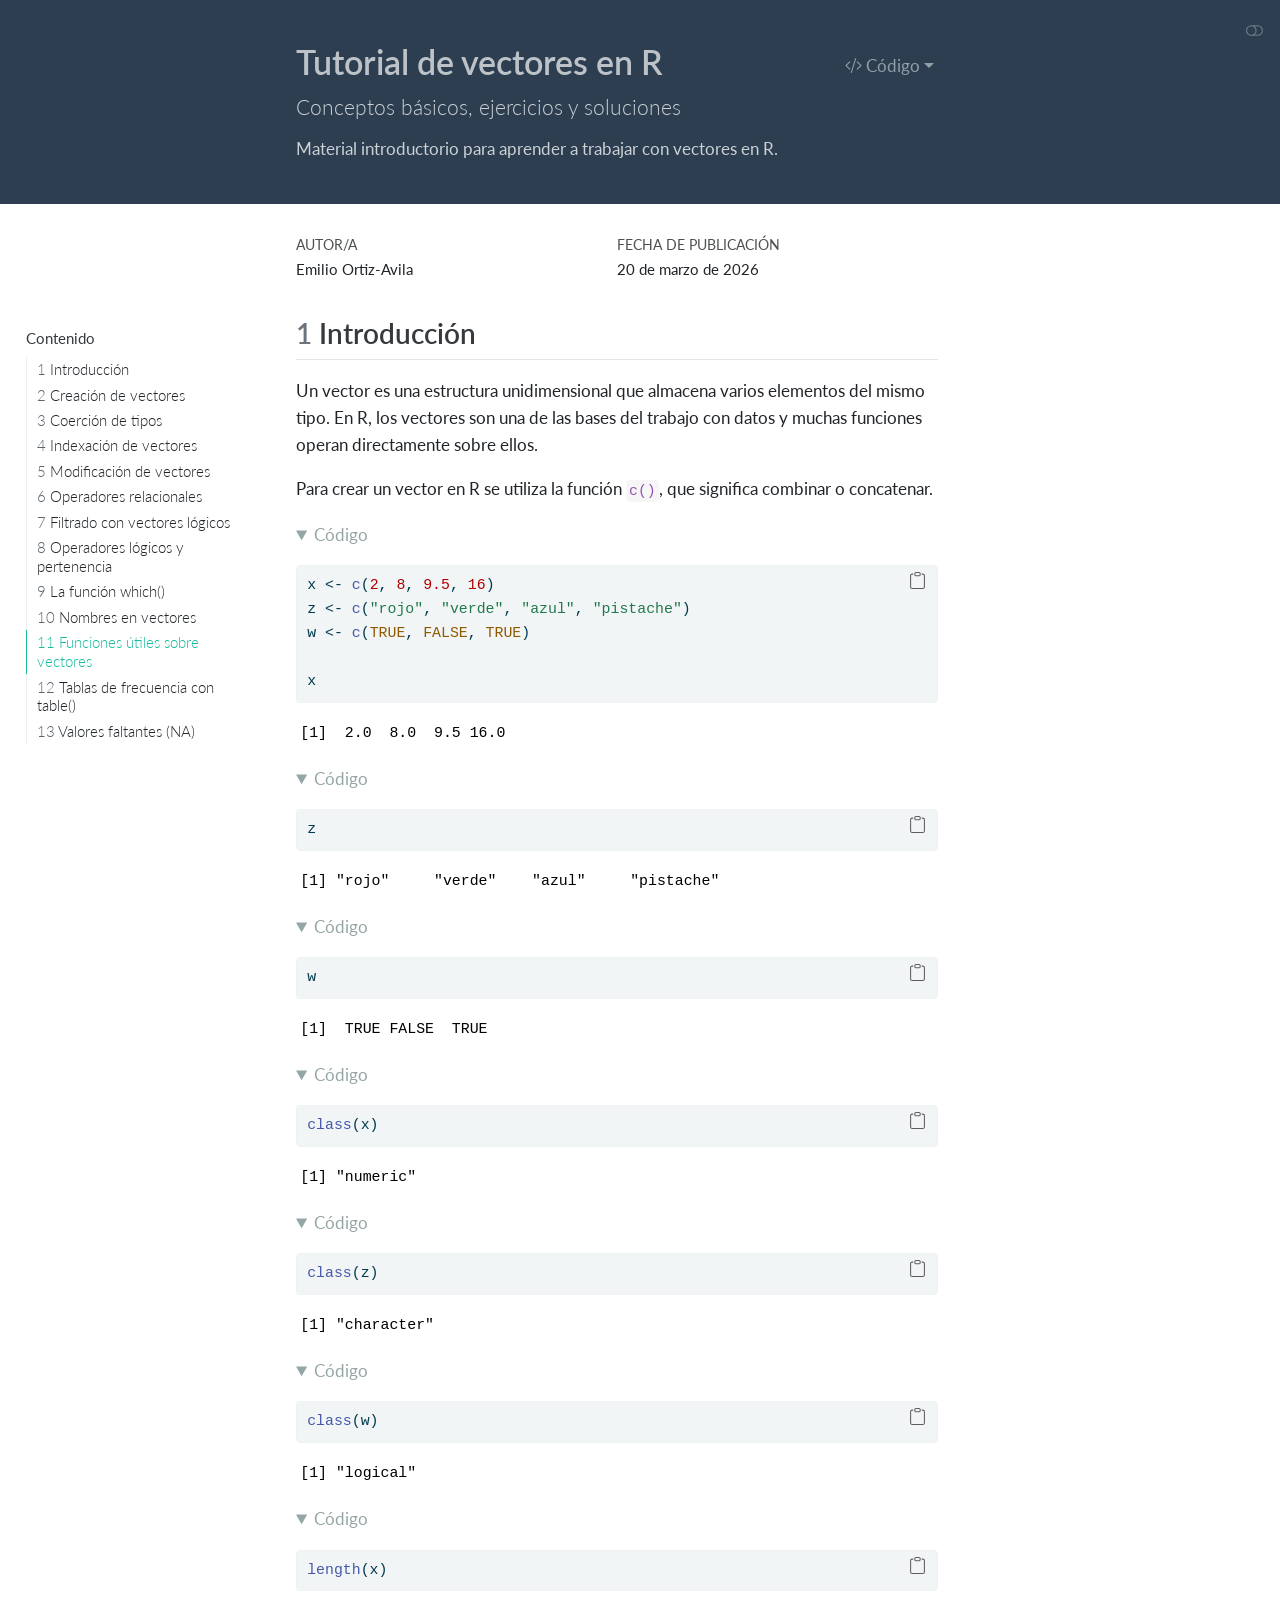
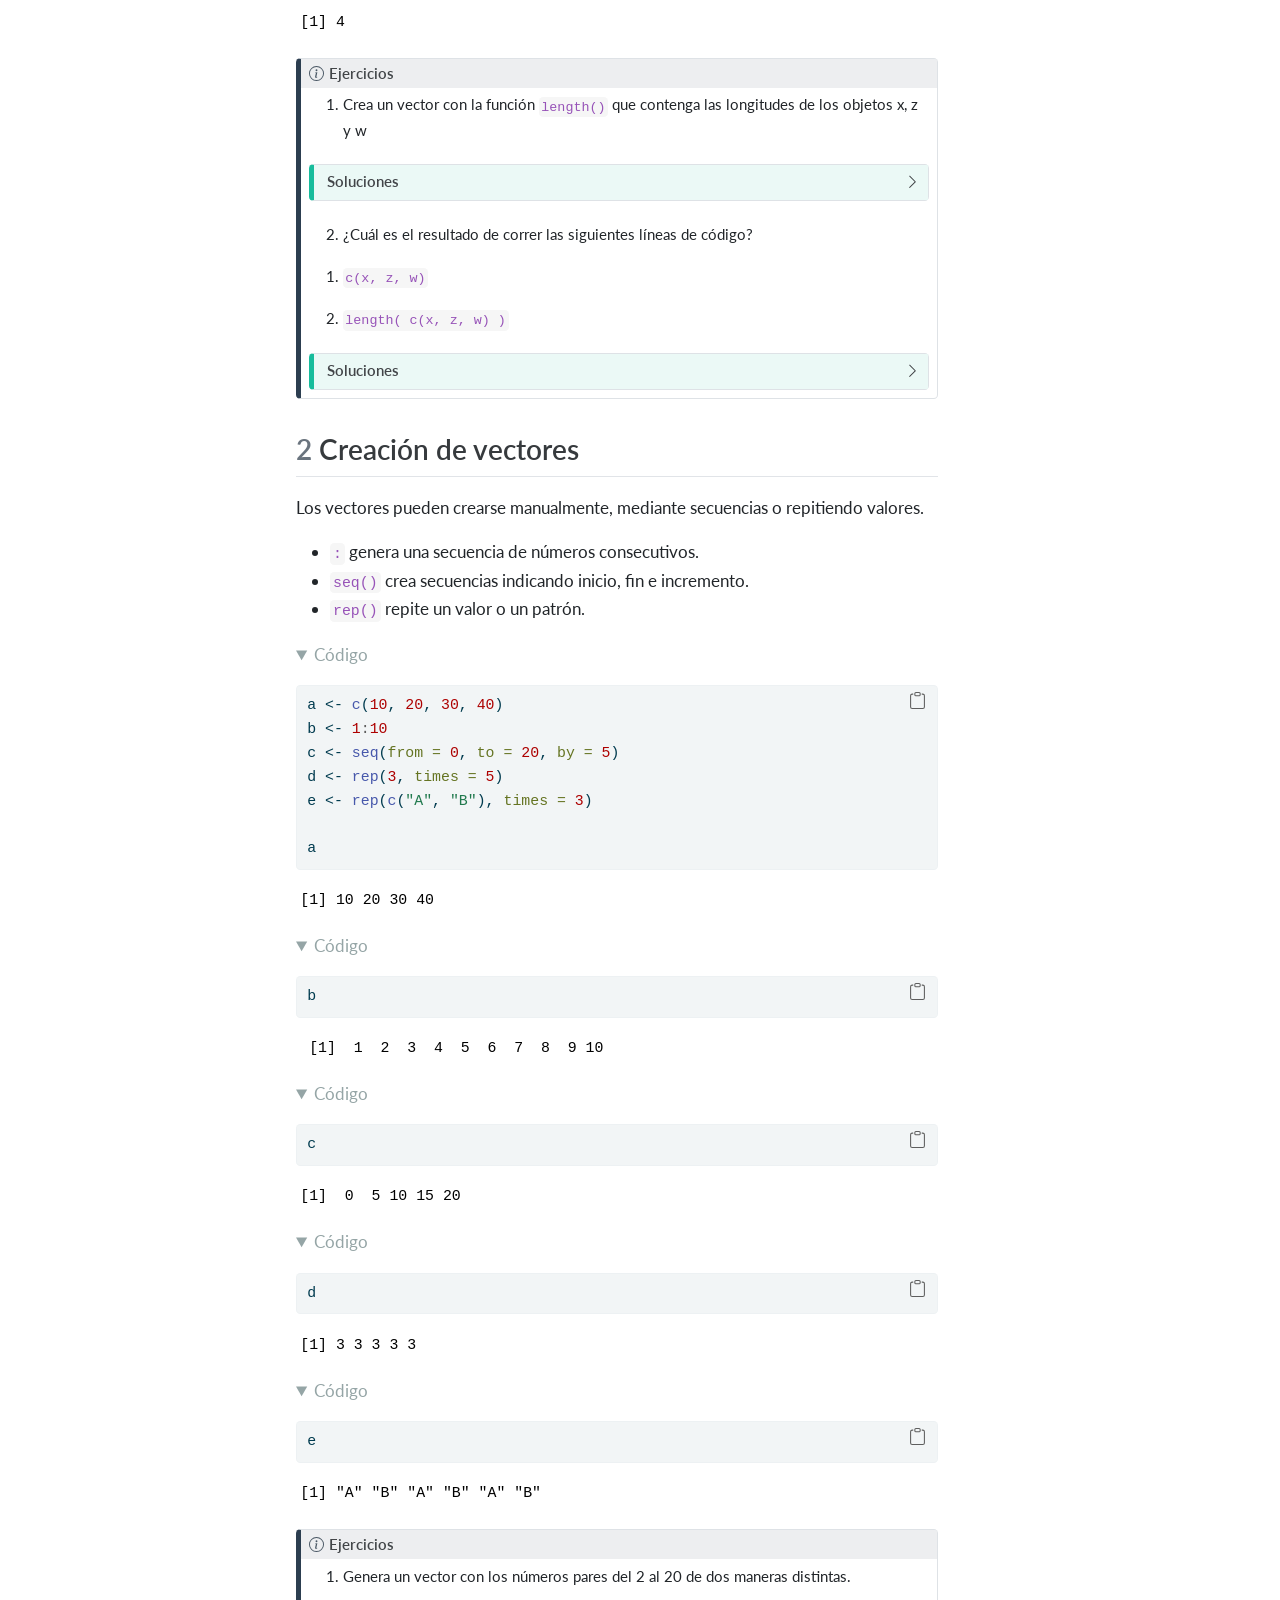
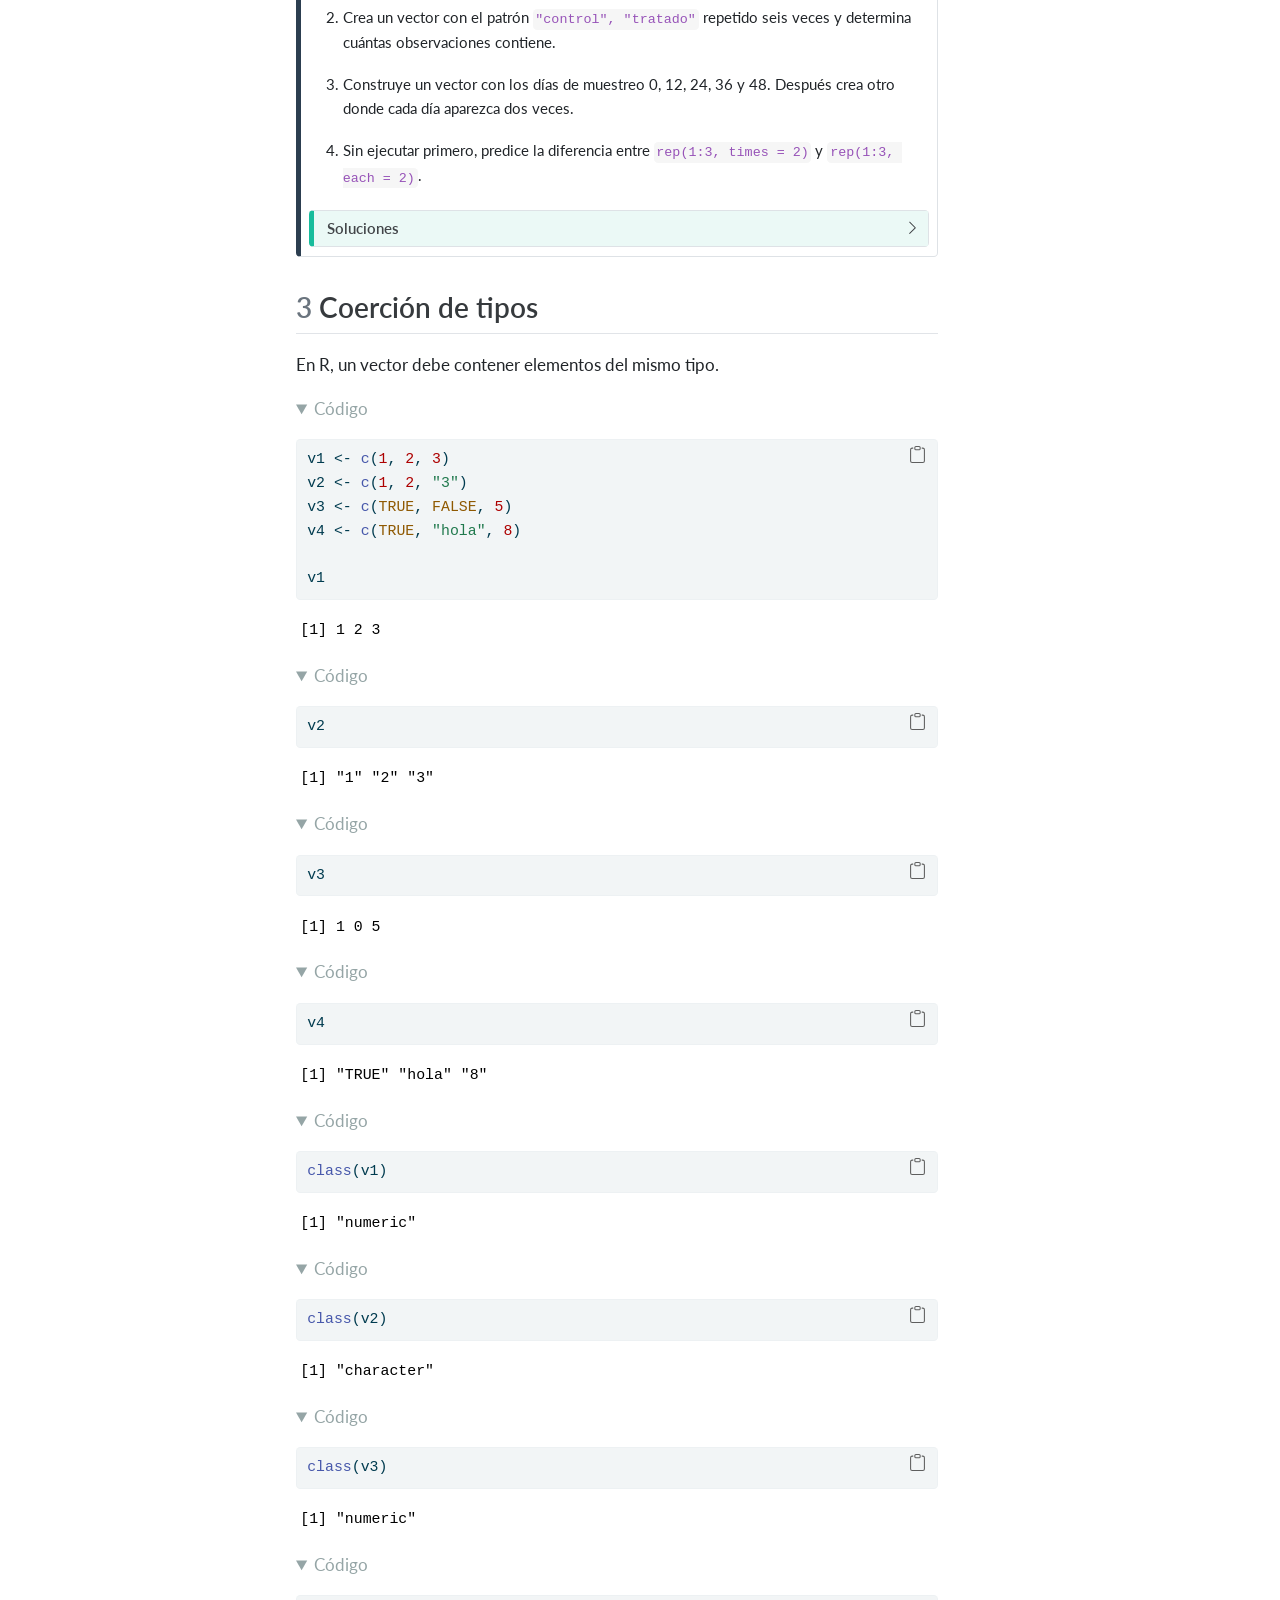
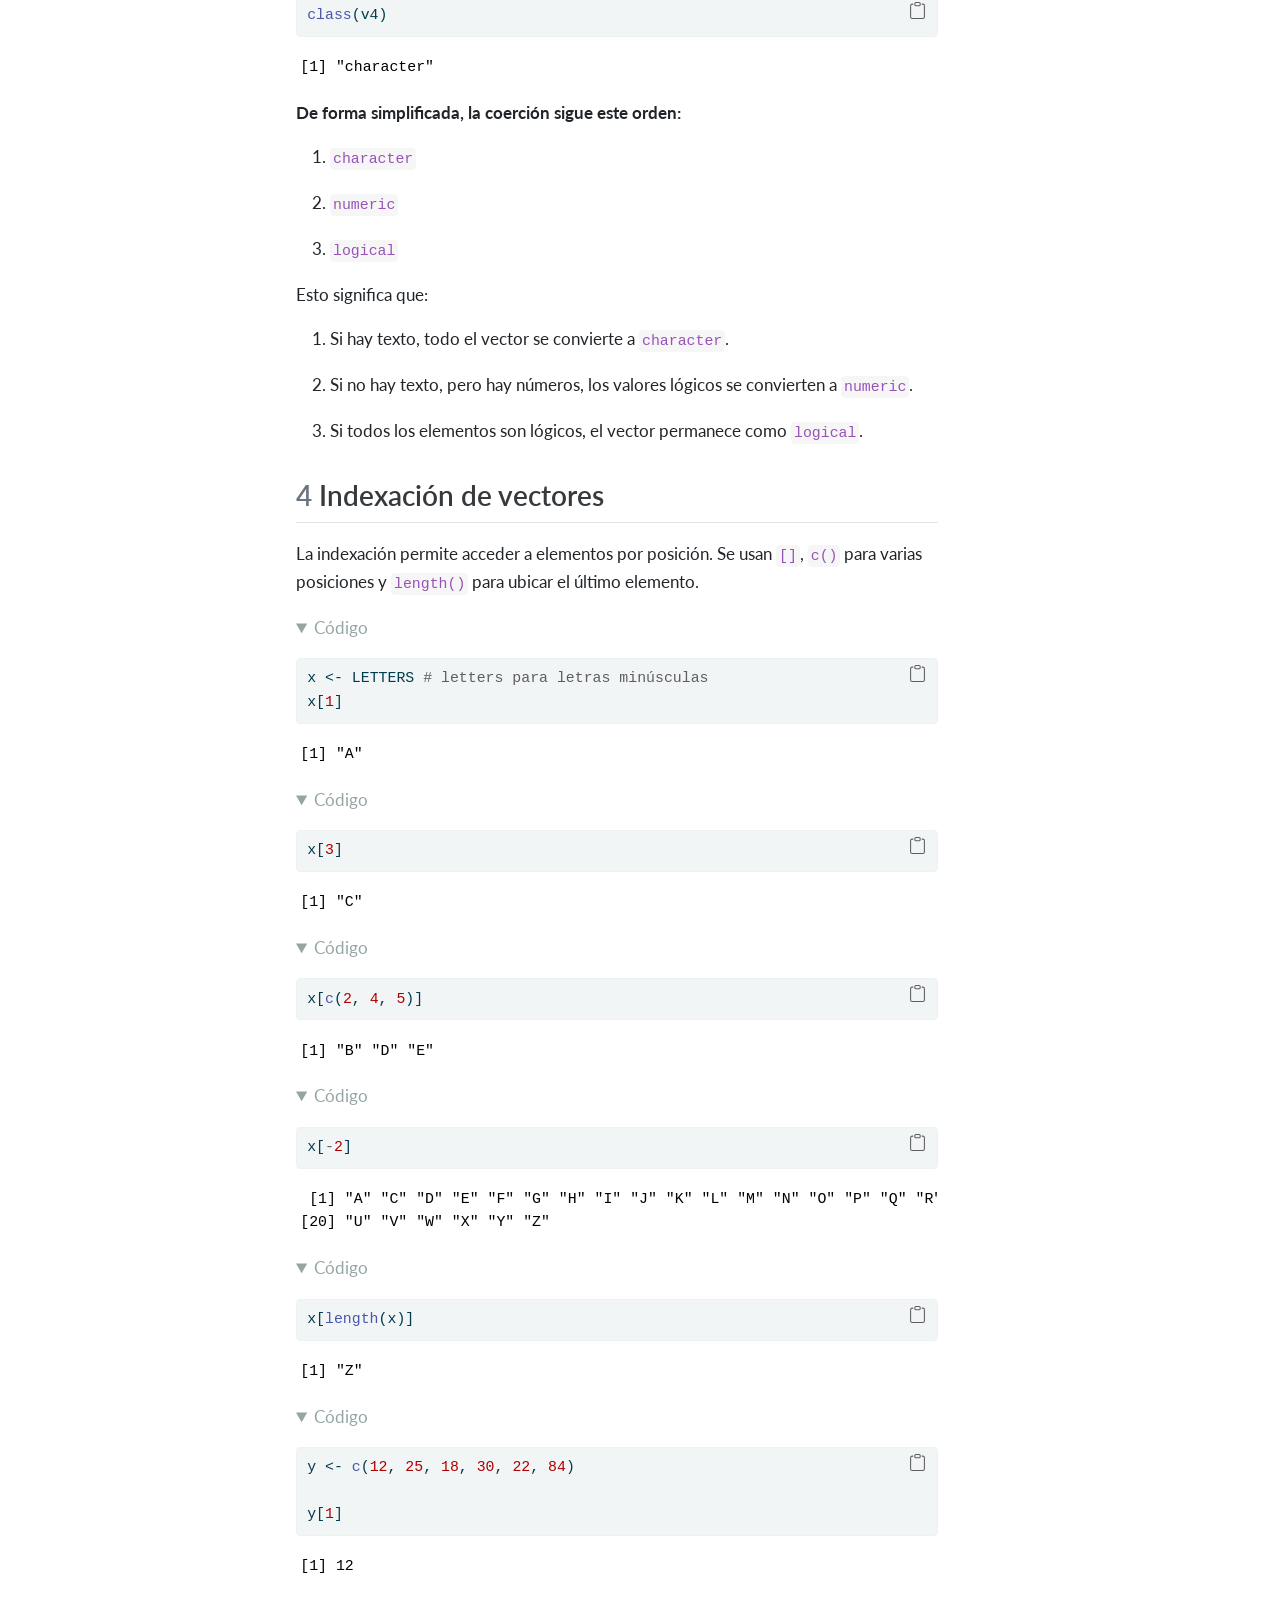
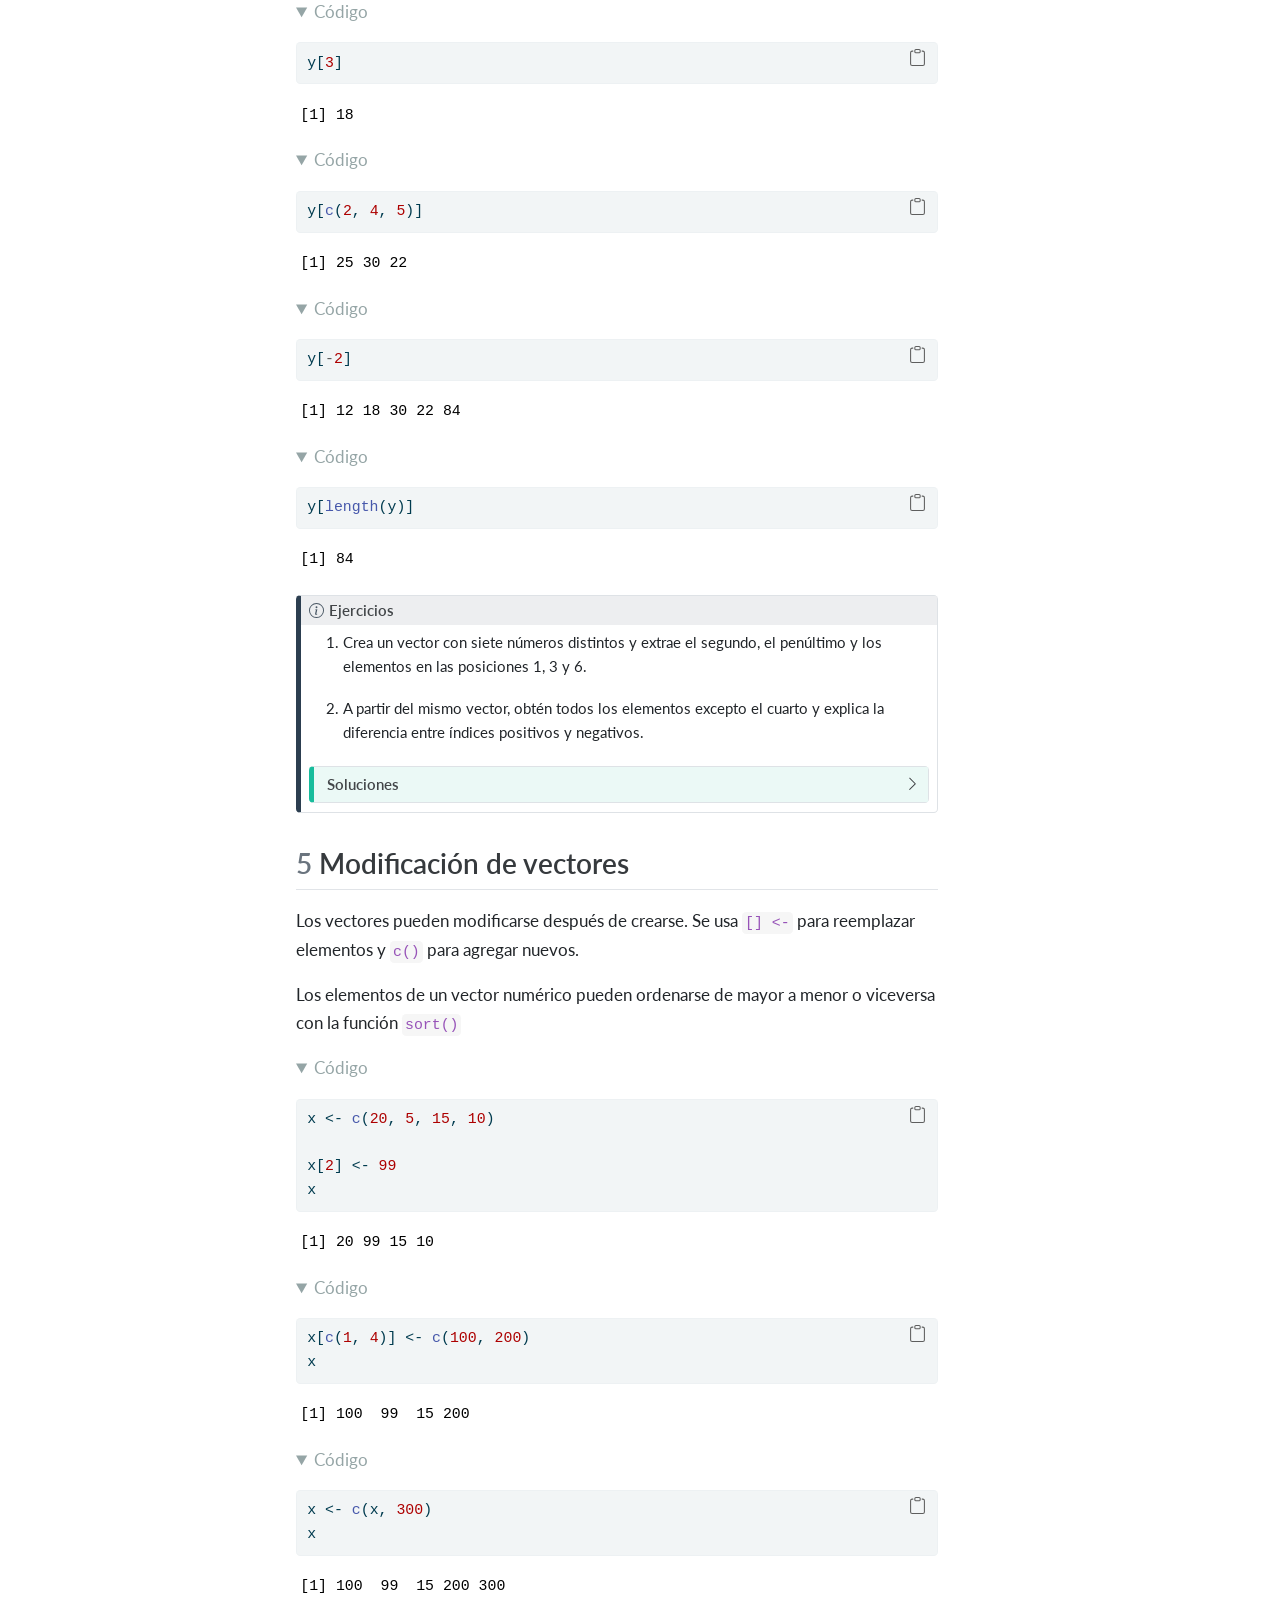
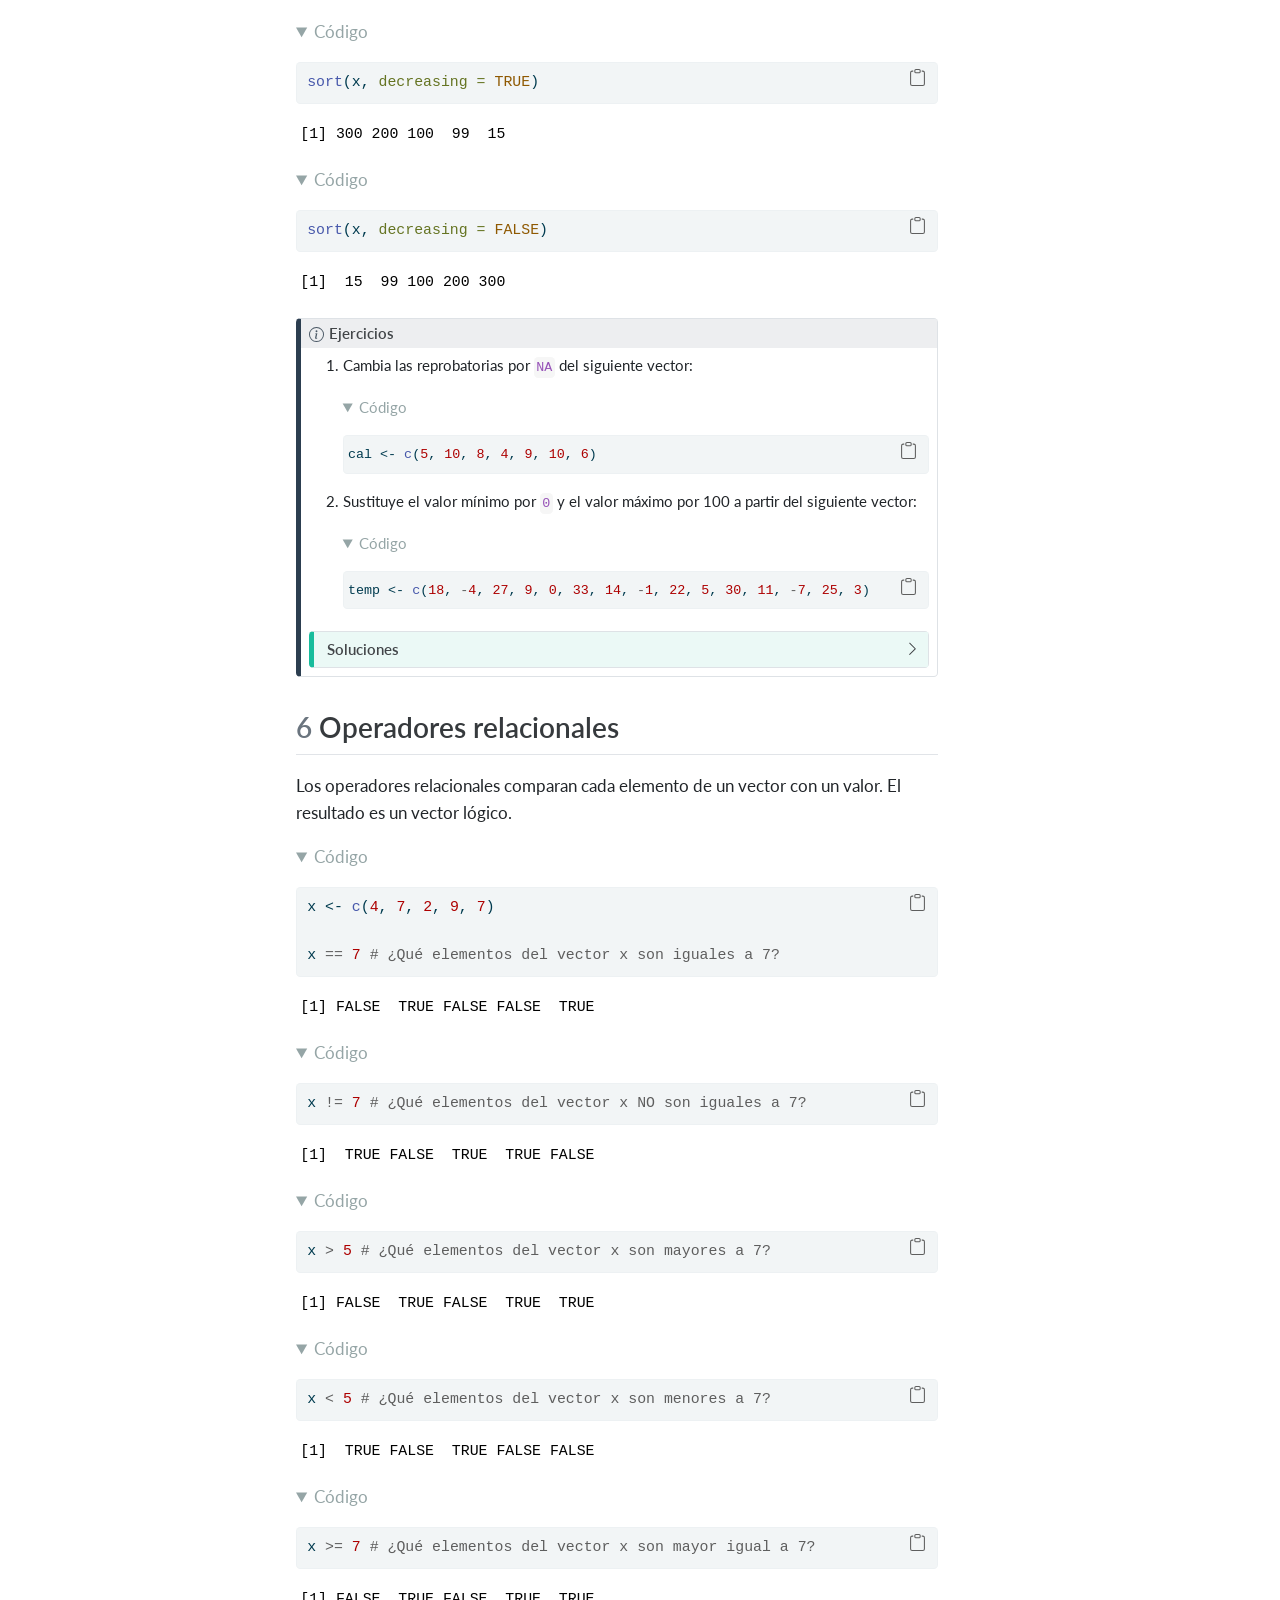
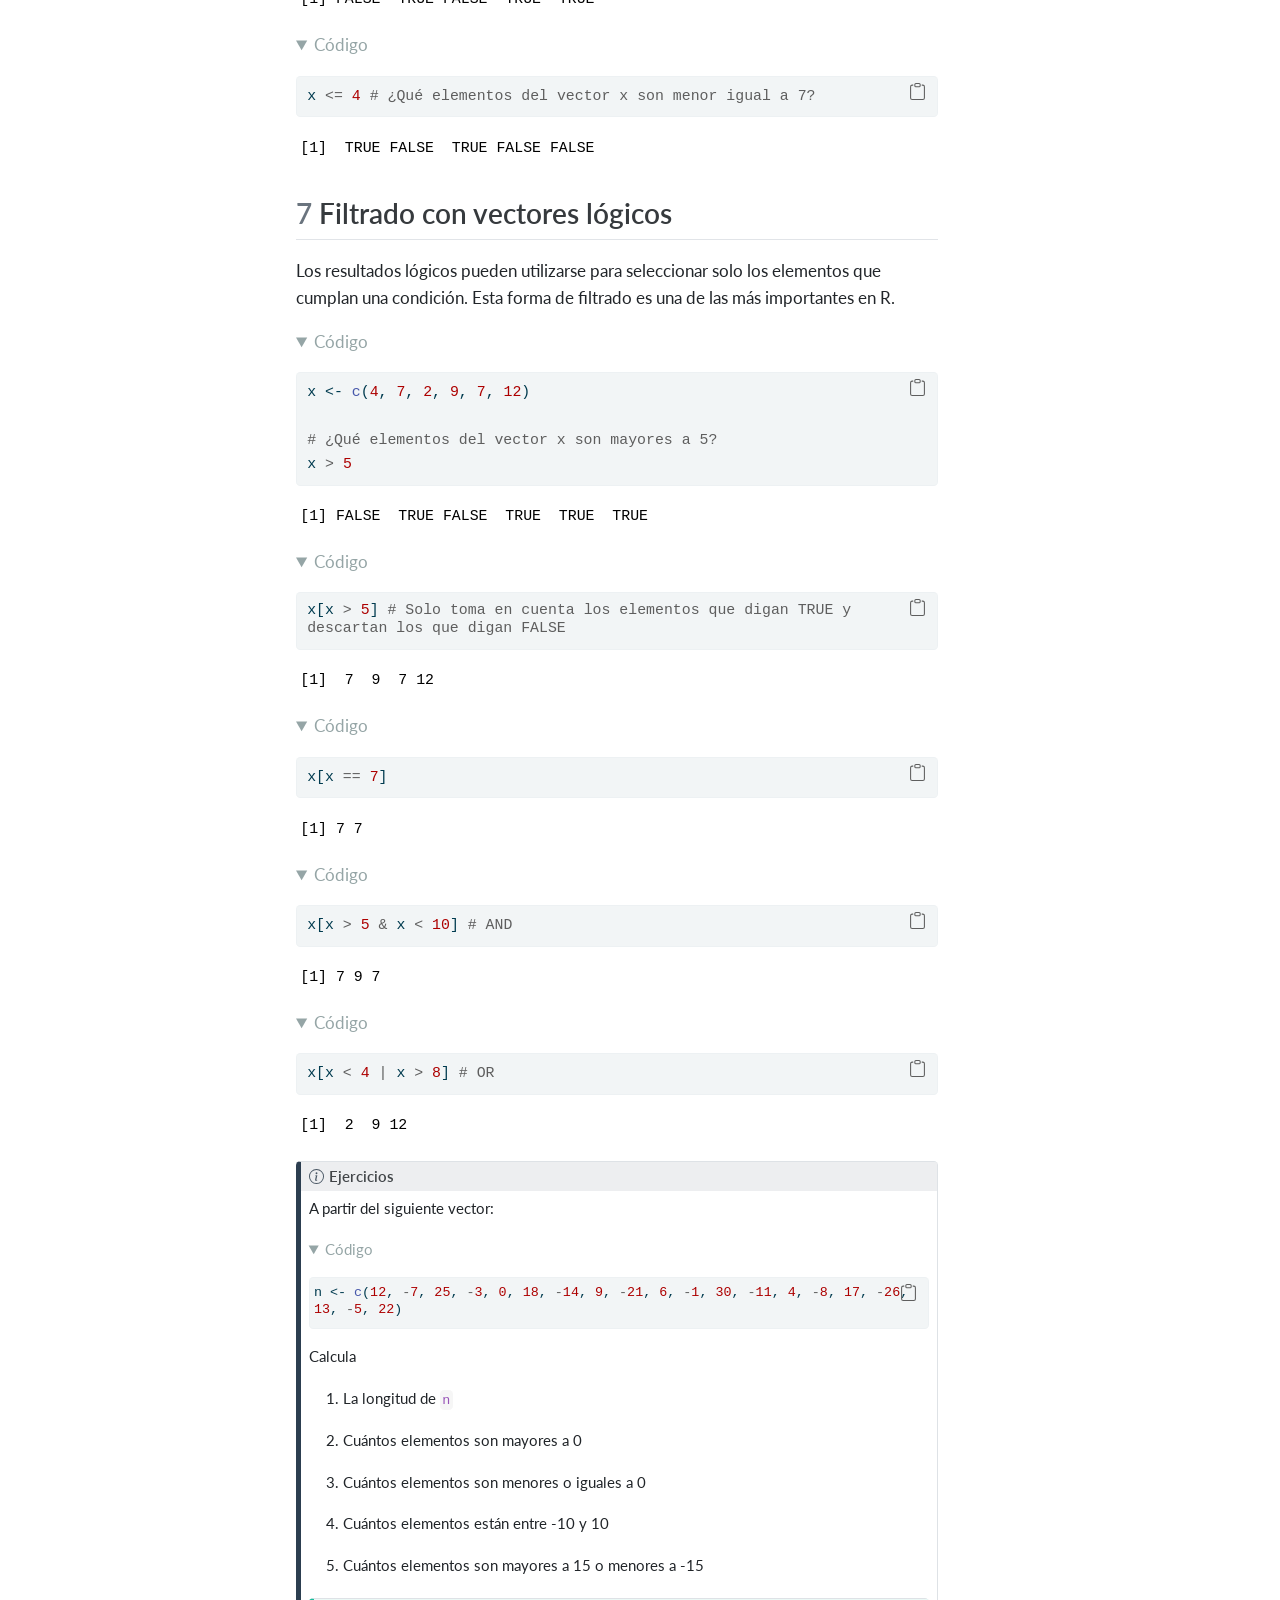
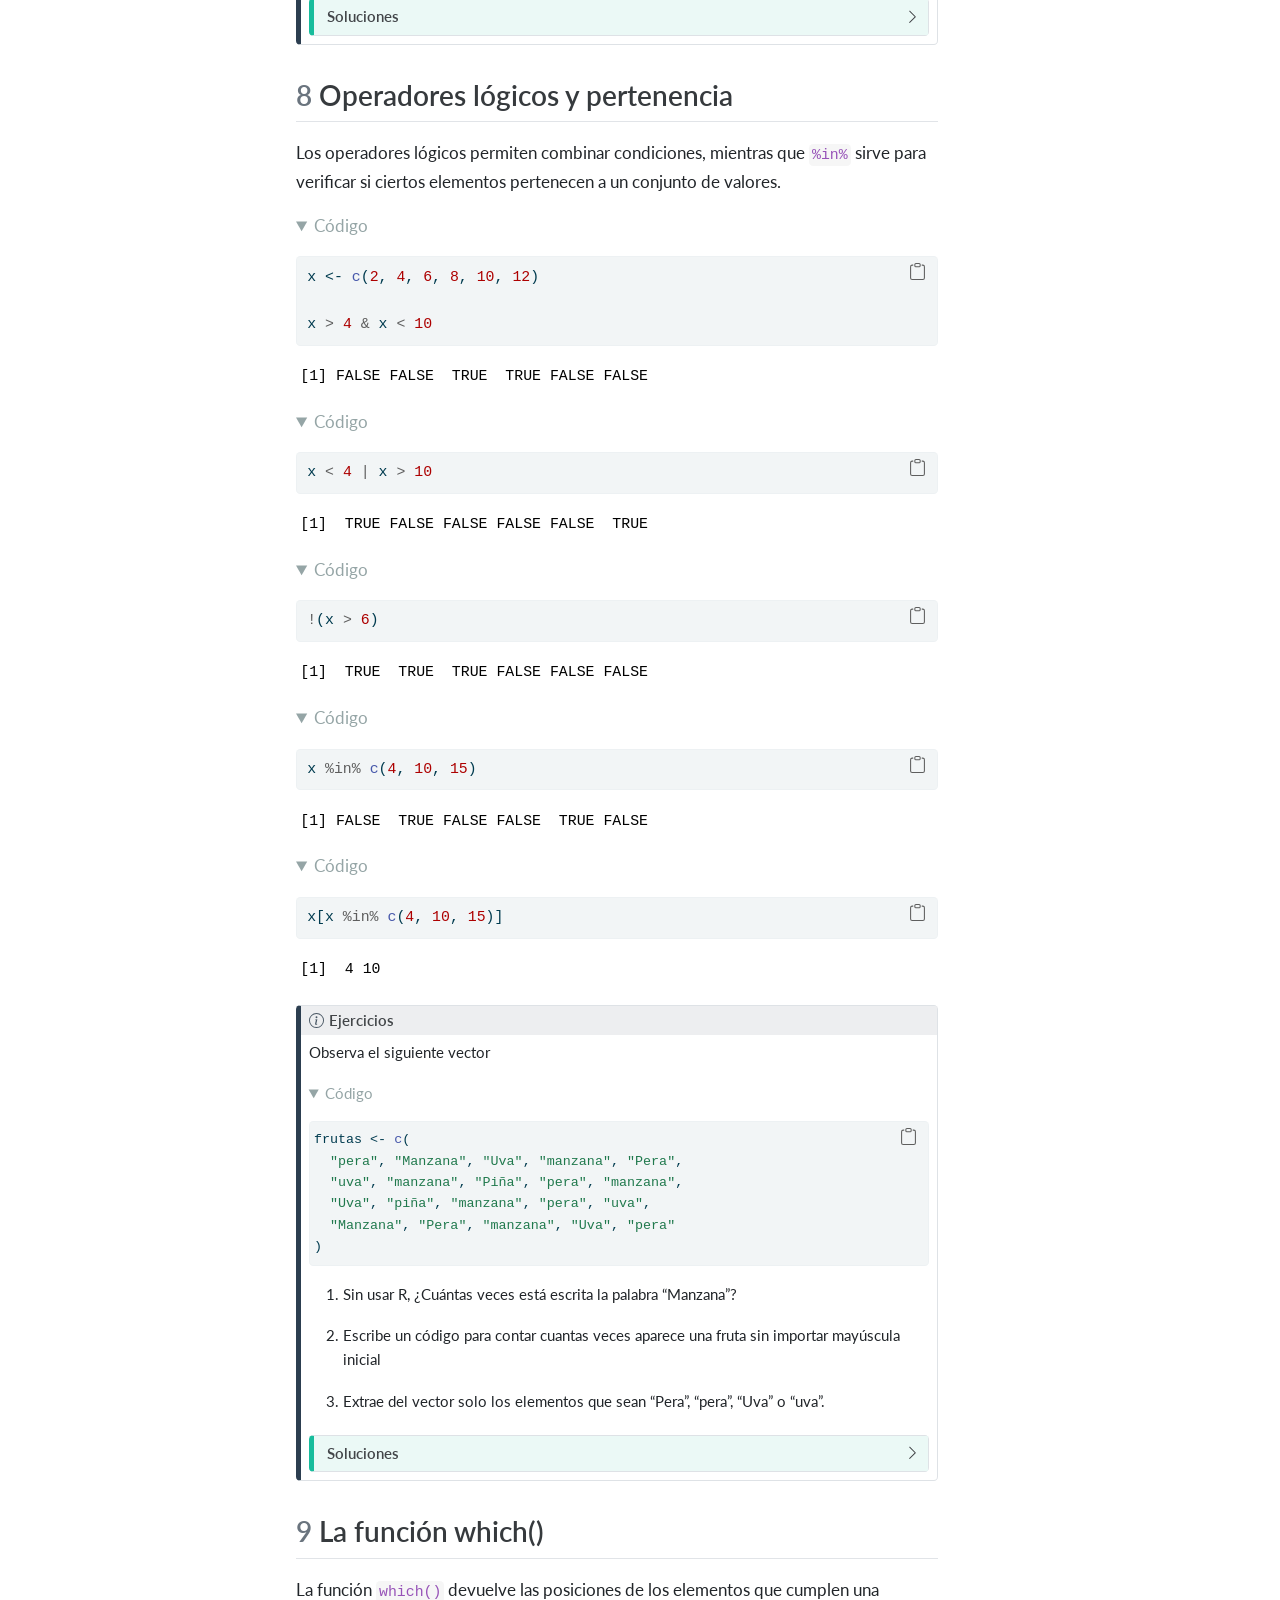
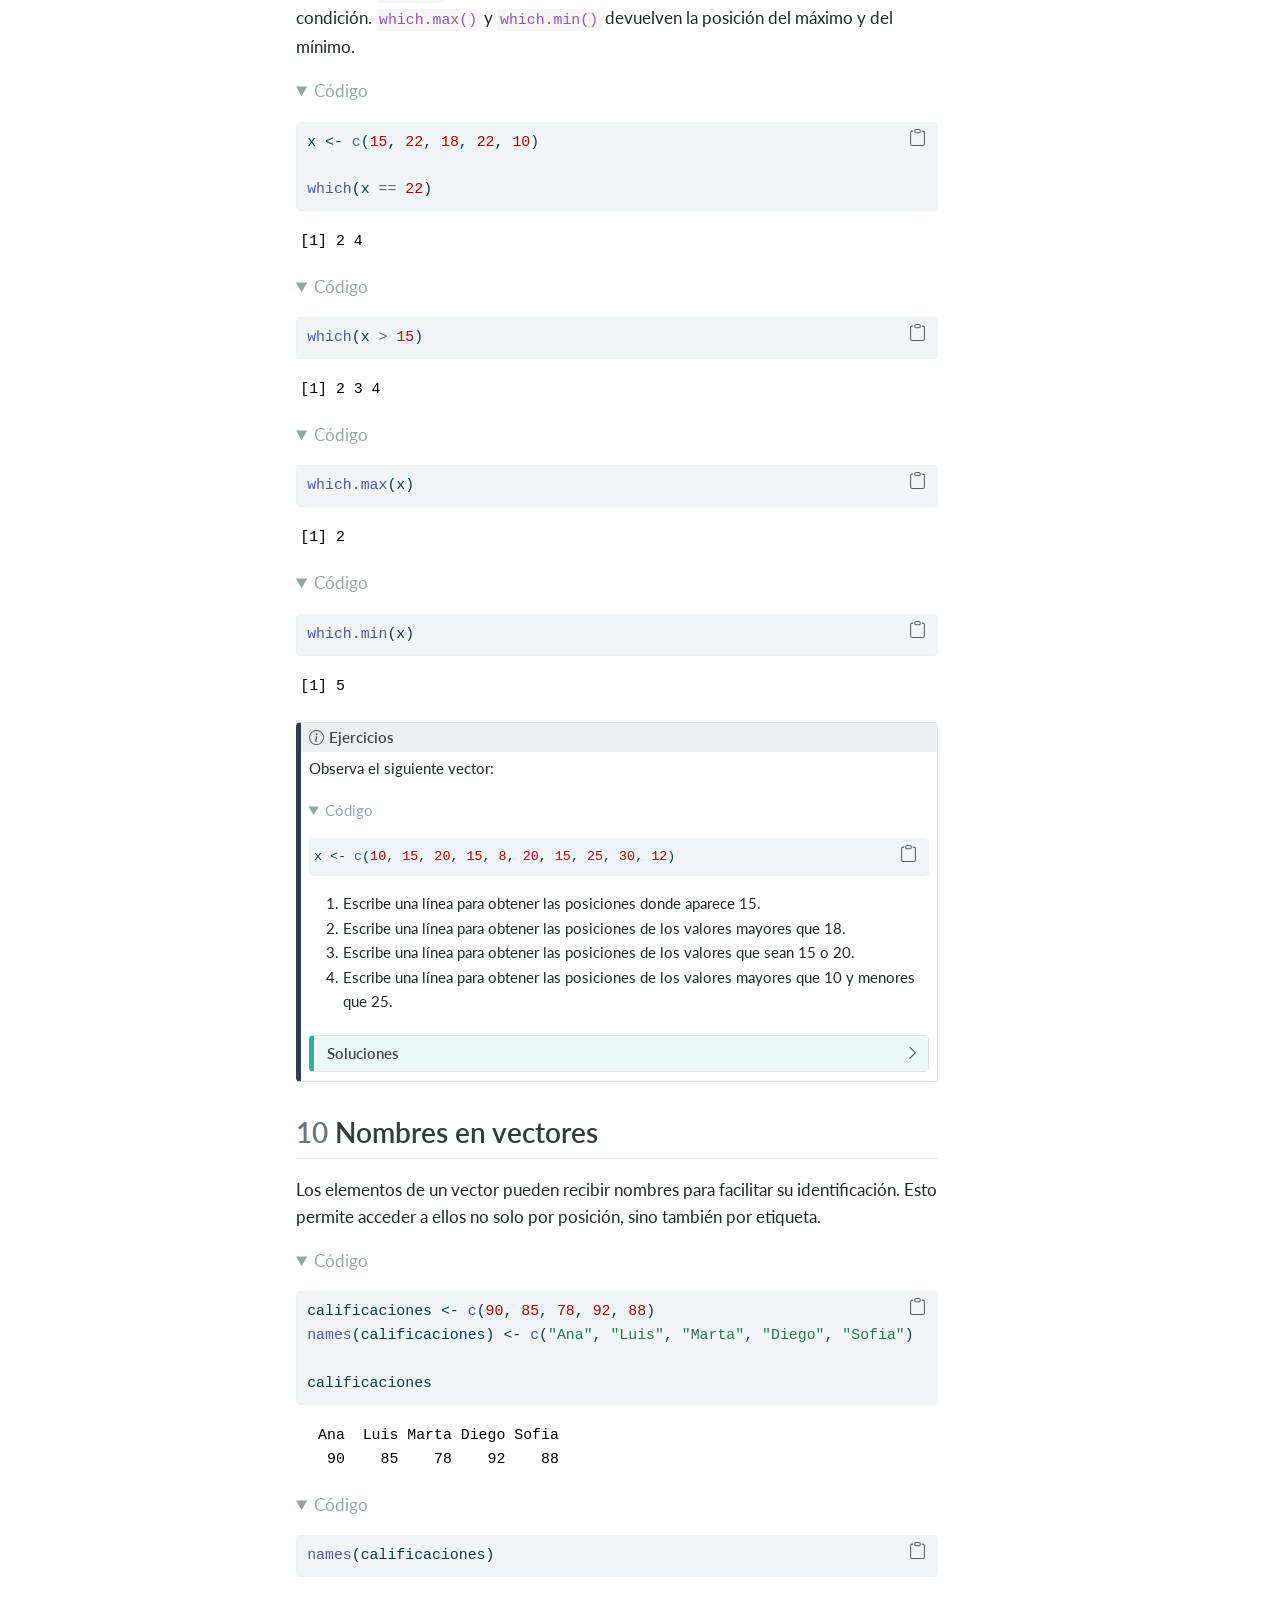
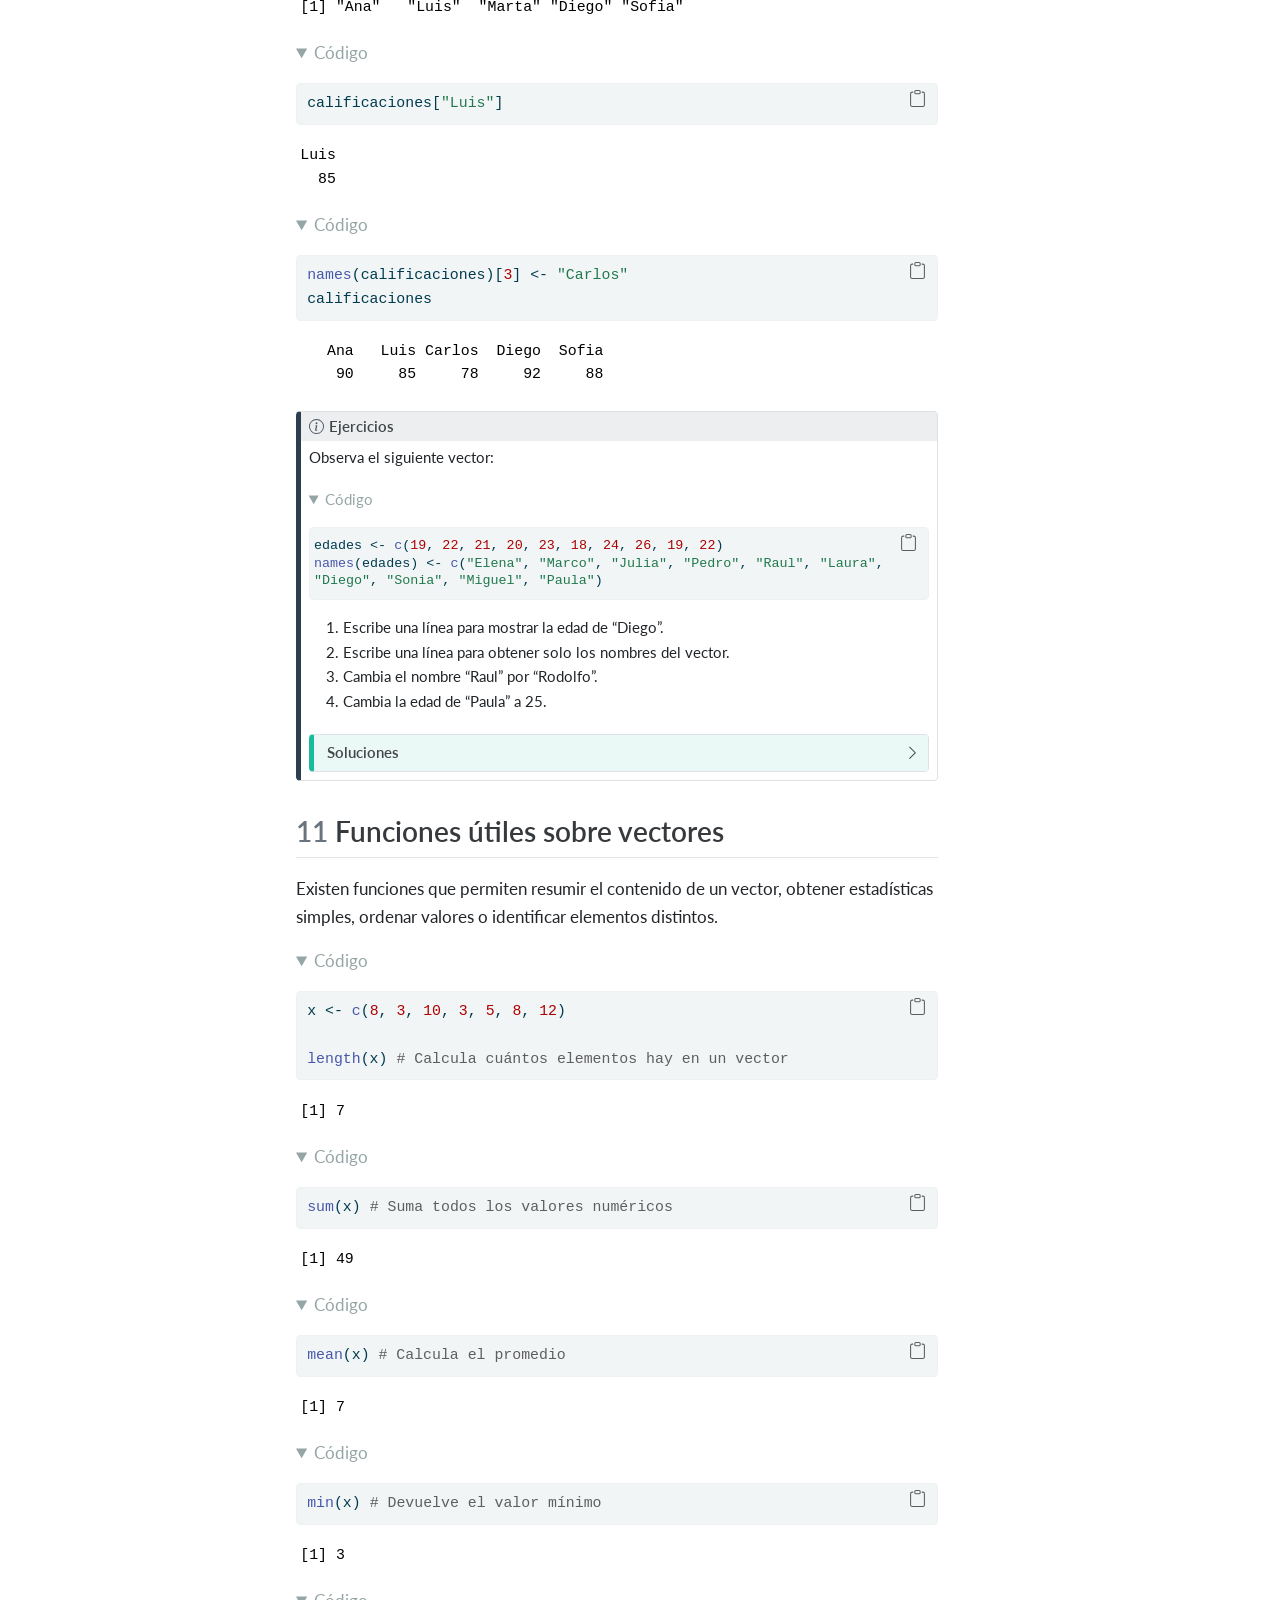
==== commit 2c49c002: "Add files via upload" ====
--- a/index.html
+++ b/index.html
@@ -1,13 +1,13 @@
 <!DOCTYPE html>
-<html xmlns="http://www.w3.org/1999/xhtml" lang="en" xml:lang="en"><head>
+<html xmlns="http://www.w3.org/1999/xhtml" lang="es" xml:lang="es"><head>
 
 <meta charset="utf-8">
 <meta name="generator" content="quarto-1.3.433">
 
 <meta name="viewport" content="width=device-width, initial-scale=1.0, user-scalable=yes">
 
-<meta name="author" content="Emilio">
-<meta name="dcterms.date" content="2026-03-20">
+<meta name="author" content="Emilio Ortiz-Avila">
+<meta name="description" content="Material introductorio para aprender a trabajar con vectores en R.">
 
 <title>Tutorial de vectores en R</title>
 <style>
@@ -71,99 +71,132 @@
 <link href="VectoresR_files/libs/bootstrap/bootstrap-icons.css" rel="stylesheet">
 <link href="VectoresR_files/libs/bootstrap/bootstrap.min.css" rel="stylesheet" class="quarto-color-scheme" id="quarto-bootstrap" data-mode="light">
 <link href="VectoresR_files/libs/bootstrap/bootstrap-dark.min.css" rel="prefetch" class="quarto-color-scheme quarto-color-alternate" id="quarto-bootstrap" data-mode="dark">
+<style>html{ scroll-behavior: smooth; }</style>
 
 
+<link rel="stylesheet" href="styles.css">
 </head>
 
 <body>
 
-<div id="quarto-content" class="page-columns page-rows-contents page-layout-article">
-<div id="quarto-margin-sidebar" class="sidebar margin-sidebar">
-  <nav id="TOC" role="doc-toc" class="toc-active">
-    <h2 id="toc-title">Table of contents</h2>
+<header id="title-block-header" class="quarto-title-block default toc-left page-columns page-full">
+  <div class="quarto-title-banner page-columns page-full">
+    <div class="quarto-title column-body">
+      <div class="quarto-title-block"><div><h1 class="title">Tutorial de vectores en R</h1><button type="button" class="btn code-tools-button dropdown-toggle" id="quarto-code-tools-menu" data-bs-toggle="dropdown" aria-expanded="false"><i class="bi"></i> Código</button><ul class="dropdown-menu dropdown-menu-end" aria-labelelledby="quarto-code-tools-menu"><li><a id="quarto-show-all-code" class="dropdown-item" href="javascript:void(0)" role="button">Mostrar todo el código</a></li><li><a id="quarto-hide-all-code" class="dropdown-item" href="javascript:void(0)" role="button">Ocultar todo el código</a></li><li><hr class="dropdown-divider"></li><li><a id="quarto-view-source" class="dropdown-item" href="javascript:void(0)" role="button">Ver el código fuente</a></li></ul></div></div>
+            <p class="subtitle lead">Conceptos básicos, ejercicios y soluciones</p>
+                  <div>
+        <div class="description">
+          Material introductorio para aprender a trabajar con vectores en R.
+        </div>
+      </div>
+                </div>
+  </div>
+    
+  
+  <div class="quarto-title-meta">
+
+      <div>
+      <div class="quarto-title-meta-heading">Autor/a</div>
+      <div class="quarto-title-meta-contents">
+               <p>Emilio Ortiz-Avila </p>
+            </div>
+    </div>
+      
+      <div>
+      <div class="quarto-title-meta-heading">Fecha de publicación</div>
+      <div class="quarto-title-meta-contents">
+        <p class="date">20 de marzo de 2026</p>
+      </div>
+    </div>
+    
+      
+    </div>
+    
+  
+  </header><div id="quarto-content" class="page-columns page-rows-contents page-layout-article toc-left">
+<div id="quarto-sidebar-toc-left" class="sidebar toc-left">
+  <nav id="TOC" role="doc-toc" class="toc-active" data-toc-expanded="2">
+    <h2 id="toc-title">Contenido</h2>
    
-  <ul>
-  <li><a href="#introducción" id="toc-introducción" class="nav-link active" data-scroll-target="#introducción">1. Introducción</a></li>
-  <li><a href="#creación-de-vectores" id="toc-creación-de-vectores" class="nav-link" data-scroll-target="#creación-de-vectores">2. Creación de vectores</a></li>
-  <li><a href="#coerción-de-tipos" id="toc-coerción-de-tipos" class="nav-link" data-scroll-target="#coerción-de-tipos">3. Coerción de tipos</a></li>
-  <li><a href="#indexación-de-vectores" id="toc-indexación-de-vectores" class="nav-link" data-scroll-target="#indexación-de-vectores">4. Indexación de vectores</a></li>
-  <li><a href="#modificación-de-vectores" id="toc-modificación-de-vectores" class="nav-link" data-scroll-target="#modificación-de-vectores">5. Modificación de vectores</a></li>
-  <li><a href="#operadores-relacionales" id="toc-operadores-relacionales" class="nav-link" data-scroll-target="#operadores-relacionales">6. Operadores relacionales</a></li>
-  <li><a href="#filtrado-con-vectores-lógicos" id="toc-filtrado-con-vectores-lógicos" class="nav-link" data-scroll-target="#filtrado-con-vectores-lógicos">7. Filtrado con vectores lógicos</a></li>
-  <li><a href="#operadores-lógicos-y-pertenencia" id="toc-operadores-lógicos-y-pertenencia" class="nav-link" data-scroll-target="#operadores-lógicos-y-pertenencia">8. Operadores lógicos y pertenencia</a></li>
-  <li><a href="#la-función-which" id="toc-la-función-which" class="nav-link" data-scroll-target="#la-función-which">9. La función which()</a></li>
-  <li><a href="#nombres-en-vectores" id="toc-nombres-en-vectores" class="nav-link" data-scroll-target="#nombres-en-vectores">10. Nombres en vectores</a></li>
-  <li><a href="#funciones-útiles-sobre-vectores" id="toc-funciones-útiles-sobre-vectores" class="nav-link" data-scroll-target="#funciones-útiles-sobre-vectores">11. Funciones útiles sobre vectores</a></li>
-  <li><a href="#tablas-de-frecuencia-con-table" id="toc-tablas-de-frecuencia-con-table" class="nav-link" data-scroll-target="#tablas-de-frecuencia-con-table">12. Tablas de frecuencia con table()</a></li>
-  <li><a href="#valores-faltantes-na" id="toc-valores-faltantes-na" class="nav-link" data-scroll-target="#valores-faltantes-na">13. Valores faltantes (NA)</a></li>
+  <ul class="collapse">
+  <li><a href="#introducción" id="toc-introducción" class="nav-link active" data-scroll-target="#introducción"><span class="header-section-number">1</span> Introducción</a></li>
+  <li><a href="#creación-de-vectores" id="toc-creación-de-vectores" class="nav-link" data-scroll-target="#creación-de-vectores"><span class="header-section-number">2</span> Creación de vectores</a></li>
+  <li><a href="#coerción-de-tipos" id="toc-coerción-de-tipos" class="nav-link" data-scroll-target="#coerción-de-tipos"><span class="header-section-number">3</span> Coerción de tipos</a></li>
+  <li><a href="#indexación-de-vectores" id="toc-indexación-de-vectores" class="nav-link" data-scroll-target="#indexación-de-vectores"><span class="header-section-number">4</span> Indexación de vectores</a></li>
+  <li><a href="#modificación-de-vectores" id="toc-modificación-de-vectores" class="nav-link" data-scroll-target="#modificación-de-vectores"><span class="header-section-number">5</span> Modificación de vectores</a></li>
+  <li><a href="#operadores-relacionales" id="toc-operadores-relacionales" class="nav-link" data-scroll-target="#operadores-relacionales"><span class="header-section-number">6</span> Operadores relacionales</a></li>
+  <li><a href="#filtrado-con-vectores-lógicos" id="toc-filtrado-con-vectores-lógicos" class="nav-link" data-scroll-target="#filtrado-con-vectores-lógicos"><span class="header-section-number">7</span> Filtrado con vectores lógicos</a></li>
+  <li><a href="#operadores-lógicos-y-pertenencia" id="toc-operadores-lógicos-y-pertenencia" class="nav-link" data-scroll-target="#operadores-lógicos-y-pertenencia"><span class="header-section-number">8</span> Operadores lógicos y pertenencia</a></li>
+  <li><a href="#la-función-which" id="toc-la-función-which" class="nav-link" data-scroll-target="#la-función-which"><span class="header-section-number">9</span> La función which()</a></li>
+  <li><a href="#nombres-en-vectores" id="toc-nombres-en-vectores" class="nav-link" data-scroll-target="#nombres-en-vectores"><span class="header-section-number">10</span> Nombres en vectores</a></li>
+  <li><a href="#funciones-útiles-sobre-vectores" id="toc-funciones-útiles-sobre-vectores" class="nav-link" data-scroll-target="#funciones-útiles-sobre-vectores"><span class="header-section-number">11</span> Funciones útiles sobre vectores</a></li>
+  <li><a href="#tablas-de-frecuencia-con-table" id="toc-tablas-de-frecuencia-con-table" class="nav-link" data-scroll-target="#tablas-de-frecuencia-con-table"><span class="header-section-number">12</span> Tablas de frecuencia con table()</a></li>
+  <li><a href="#valores-faltantes-na" id="toc-valores-faltantes-na" class="nav-link" data-scroll-target="#valores-faltantes-na"><span class="header-section-number">13</span> Valores faltantes (NA)</a></li>
   </ul>
 </nav>
 </div>
-<main class="content" id="quarto-document-content">
-
-<header id="title-block-header" class="quarto-title-block default">
-<div class="quarto-title">
-<h1 class="title">Tutorial de vectores en R</h1>
-</div>
+<div id="quarto-margin-sidebar" class="sidebar margin-sidebar">
+</div>
+<main class="content quarto-banner-title-block" id="quarto-document-content">
 
 
 
-<div class="quarto-title-meta">
 
-    <div>
-    <div class="quarto-title-meta-heading">Author</div>
-    <div class="quarto-title-meta-contents">
-             <p>Emilio </p>
-          </div>
-  </div>
-    
-    <div>
-    <div class="quarto-title-meta-heading">Published</div>
-    <div class="quarto-title-meta-contents">
-      <p class="date">March 20, 2026</p>
-    </div>
-  </div>
-  
-    
-  </div>
-  
-
-</header>
-
-<section id="introducción" class="level2">
-<h2 class="anchored" data-anchor-id="introducción">1. Introducción</h2>
+<section id="introducción" class="level2" data-number="1">
+<h2 data-number="1" class="anchored" data-anchor-id="introducción"><span class="header-section-number">1</span> Introducción</h2>
 <p>Un vector es una estructura unidimensional que almacena varios elementos del mismo tipo. En R, los vectores son una de las bases del trabajo con datos y muchas funciones operan directamente sobre ellos.</p>
 <p>Para crear un vector en R se utiliza la función <code>c()</code>, que significa combinar o concatenar.</p>
 <div class="cell">
+<details open="">
+<summary>Código</summary>
 <div class="sourceCode cell-code" id="cb1"><pre class="sourceCode r code-with-copy"><code class="sourceCode r"><span id="cb1-1"><a href="#cb1-1" aria-hidden="true" tabindex="-1"></a>x <span class="ot">&lt;-</span> <span class="fu">c</span>(<span class="dv">2</span>, <span class="dv">8</span>, <span class="fl">9.5</span>, <span class="dv">16</span>)</span>
 <span id="cb1-2"><a href="#cb1-2" aria-hidden="true" tabindex="-1"></a>z <span class="ot">&lt;-</span> <span class="fu">c</span>(<span class="st">"rojo"</span>, <span class="st">"verde"</span>, <span class="st">"azul"</span>, <span class="st">"pistache"</span>)</span>
 <span id="cb1-3"><a href="#cb1-3" aria-hidden="true" tabindex="-1"></a>w <span class="ot">&lt;-</span> <span class="fu">c</span>(<span class="cn">TRUE</span>, <span class="cn">FALSE</span>, <span class="cn">TRUE</span>)</span>
 <span id="cb1-4"><a href="#cb1-4" aria-hidden="true" tabindex="-1"></a></span>
-<span id="cb1-5"><a href="#cb1-5" aria-hidden="true" tabindex="-1"></a>x</span></code><button title="Copy to Clipboard" class="code-copy-button"><i class="bi"></i></button></pre></div>
+<span id="cb1-5"><a href="#cb1-5" aria-hidden="true" tabindex="-1"></a>x</span></code><button title="Copiar al portapapeles" class="code-copy-button"><i class="bi"></i></button></pre></div>
+</details>
 <div class="cell-output cell-output-stdout">
 <pre><code>[1]  2.0  8.0  9.5 16.0</code></pre>
 </div>
-<div class="sourceCode cell-code" id="cb3"><pre class="sourceCode r code-with-copy"><code class="sourceCode r"><span id="cb3-1"><a href="#cb3-1" aria-hidden="true" tabindex="-1"></a>z</span></code><button title="Copy to Clipboard" class="code-copy-button"><i class="bi"></i></button></pre></div>
+<details open="">
+<summary>Código</summary>
+<div class="sourceCode cell-code" id="cb3"><pre class="sourceCode r code-with-copy"><code class="sourceCode r"><span id="cb3-1"><a href="#cb3-1" aria-hidden="true" tabindex="-1"></a>z</span></code><button title="Copiar al portapapeles" class="code-copy-button"><i class="bi"></i></button></pre></div>
+</details>
 <div class="cell-output cell-output-stdout">
 <pre><code>[1] "rojo"     "verde"    "azul"     "pistache"</code></pre>
 </div>
-<div class="sourceCode cell-code" id="cb5"><pre class="sourceCode r code-with-copy"><code class="sourceCode r"><span id="cb5-1"><a href="#cb5-1" aria-hidden="true" tabindex="-1"></a>w</span></code><button title="Copy to Clipboard" class="code-copy-button"><i class="bi"></i></button></pre></div>
+<details open="">
+<summary>Código</summary>
+<div class="sourceCode cell-code" id="cb5"><pre class="sourceCode r code-with-copy"><code class="sourceCode r"><span id="cb5-1"><a href="#cb5-1" aria-hidden="true" tabindex="-1"></a>w</span></code><button title="Copiar al portapapeles" class="code-copy-button"><i class="bi"></i></button></pre></div>
+</details>
 <div class="cell-output cell-output-stdout">
 <pre><code>[1]  TRUE FALSE  TRUE</code></pre>
 </div>
-<div class="sourceCode cell-code" id="cb7"><pre class="sourceCode r code-with-copy"><code class="sourceCode r"><span id="cb7-1"><a href="#cb7-1" aria-hidden="true" tabindex="-1"></a><span class="fu">class</span>(x)</span></code><button title="Copy to Clipboard" class="code-copy-button"><i class="bi"></i></button></pre></div>
+<details open="">
+<summary>Código</summary>
+<div class="sourceCode cell-code" id="cb7"><pre class="sourceCode r code-with-copy"><code class="sourceCode r"><span id="cb7-1"><a href="#cb7-1" aria-hidden="true" tabindex="-1"></a><span class="fu">class</span>(x)</span></code><button title="Copiar al portapapeles" class="code-copy-button"><i class="bi"></i></button></pre></div>
+</details>
 <div class="cell-output cell-output-stdout">
 <pre><code>[1] "numeric"</code></pre>
 </div>
-<div class="sourceCode cell-code" id="cb9"><pre class="sourceCode r code-with-copy"><code class="sourceCode r"><span id="cb9-1"><a href="#cb9-1" aria-hidden="true" tabindex="-1"></a><span class="fu">class</span>(z)</span></code><button title="Copy to Clipboard" class="code-copy-button"><i class="bi"></i></button></pre></div>
+<details open="">
+<summary>Código</summary>
+<div class="sourceCode cell-code" id="cb9"><pre class="sourceCode r code-with-copy"><code class="sourceCode r"><span id="cb9-1"><a href="#cb9-1" aria-hidden="true" tabindex="-1"></a><span class="fu">class</span>(z)</span></code><button title="Copiar al portapapeles" class="code-copy-button"><i class="bi"></i></button></pre></div>
+</details>
 <div class="cell-output cell-output-stdout">
 <pre><code>[1] "character"</code></pre>
 </div>
-<div class="sourceCode cell-code" id="cb11"><pre class="sourceCode r code-with-copy"><code class="sourceCode r"><span id="cb11-1"><a href="#cb11-1" aria-hidden="true" tabindex="-1"></a><span class="fu">class</span>(w)</span></code><button title="Copy to Clipboard" class="code-copy-button"><i class="bi"></i></button></pre></div>
+<details open="">
+<summary>Código</summary>
+<div class="sourceCode cell-code" id="cb11"><pre class="sourceCode r code-with-copy"><code class="sourceCode r"><span id="cb11-1"><a href="#cb11-1" aria-hidden="true" tabindex="-1"></a><span class="fu">class</span>(w)</span></code><button title="Copiar al portapapeles" class="code-copy-button"><i class="bi"></i></button></pre></div>
+</details>
 <div class="cell-output cell-output-stdout">
 <pre><code>[1] "logical"</code></pre>
 </div>
-<div class="sourceCode cell-code" id="cb13"><pre class="sourceCode r code-with-copy"><code class="sourceCode r"><span id="cb13-1"><a href="#cb13-1" aria-hidden="true" tabindex="-1"></a><span class="fu">length</span>(x)</span></code><button title="Copy to Clipboard" class="code-copy-button"><i class="bi"></i></button></pre></div>
+<details open="">
+<summary>Código</summary>
+<div class="sourceCode cell-code" id="cb13"><pre class="sourceCode r code-with-copy"><code class="sourceCode r"><span id="cb13-1"><a href="#cb13-1" aria-hidden="true" tabindex="-1"></a><span class="fu">length</span>(x)</span></code><button title="Copiar al portapapeles" class="code-copy-button"><i class="bi"></i></button></pre></div>
+</details>
 <div class="cell-output cell-output-stdout">
 <pre><code>[1] 4</code></pre>
 </div>
@@ -194,11 +227,14 @@
 <div id="callout-1" class="callout-1-contents callout-collapse collapse">
 <div class="callout-body-container callout-body">
 <div class="cell">
+<details open="">
+<summary>Código</summary>
 <div class="sourceCode cell-code" id="cb15"><pre class="sourceCode r code-with-copy"><code class="sourceCode r"><span id="cb15-1"><a href="#cb15-1" aria-hidden="true" tabindex="-1"></a><span class="fu">c</span>(</span>
 <span id="cb15-2"><a href="#cb15-2" aria-hidden="true" tabindex="-1"></a> <span class="fu">length</span>(x),</span>
 <span id="cb15-3"><a href="#cb15-3" aria-hidden="true" tabindex="-1"></a> <span class="fu">length</span>(z),</span>
 <span id="cb15-4"><a href="#cb15-4" aria-hidden="true" tabindex="-1"></a> <span class="fu">length</span>(w)</span>
-<span id="cb15-5"><a href="#cb15-5" aria-hidden="true" tabindex="-1"></a>)</span></code><button title="Copy to Clipboard" class="code-copy-button"><i class="bi"></i></button></pre></div>
+<span id="cb15-5"><a href="#cb15-5" aria-hidden="true" tabindex="-1"></a>)</span></code><button title="Copiar al portapapeles" class="code-copy-button"><i class="bi"></i></button></pre></div>
+</details>
 <div class="cell-output cell-output-stdout">
 <pre><code>[1] 4 4 3</code></pre>
 </div>
@@ -236,8 +272,8 @@
 </div>
 </div>
 </section>
-<section id="creación-de-vectores" class="level2">
-<h2 class="anchored" data-anchor-id="creación-de-vectores">2. Creación de vectores</h2>
+<section id="creación-de-vectores" class="level2" data-number="2">
+<h2 data-number="2" class="anchored" data-anchor-id="creación-de-vectores"><span class="header-section-number">2</span> Creación de vectores</h2>
 <p>Los vectores pueden crearse manualmente, mediante secuencias o repitiendo valores.</p>
 <ul>
 <li><code>:</code> genera una secuencia de números consecutivos.</li>
@@ -245,29 +281,44 @@
 <li><code>rep()</code> repite un valor o un patrón.</li>
 </ul>
 <div class="cell">
+<details open="">
+<summary>Código</summary>
 <div class="sourceCode cell-code" id="cb17"><pre class="sourceCode r code-with-copy"><code class="sourceCode r"><span id="cb17-1"><a href="#cb17-1" aria-hidden="true" tabindex="-1"></a>a <span class="ot">&lt;-</span> <span class="fu">c</span>(<span class="dv">10</span>, <span class="dv">20</span>, <span class="dv">30</span>, <span class="dv">40</span>)</span>
 <span id="cb17-2"><a href="#cb17-2" aria-hidden="true" tabindex="-1"></a>b <span class="ot">&lt;-</span> <span class="dv">1</span><span class="sc">:</span><span class="dv">10</span></span>
 <span id="cb17-3"><a href="#cb17-3" aria-hidden="true" tabindex="-1"></a>c <span class="ot">&lt;-</span> <span class="fu">seq</span>(<span class="at">from =</span> <span class="dv">0</span>, <span class="at">to =</span> <span class="dv">20</span>, <span class="at">by =</span> <span class="dv">5</span>)</span>
 <span id="cb17-4"><a href="#cb17-4" aria-hidden="true" tabindex="-1"></a>d <span class="ot">&lt;-</span> <span class="fu">rep</span>(<span class="dv">3</span>, <span class="at">times =</span> <span class="dv">5</span>)</span>
 <span id="cb17-5"><a href="#cb17-5" aria-hidden="true" tabindex="-1"></a>e <span class="ot">&lt;-</span> <span class="fu">rep</span>(<span class="fu">c</span>(<span class="st">"A"</span>, <span class="st">"B"</span>), <span class="at">times =</span> <span class="dv">3</span>)</span>
 <span id="cb17-6"><a href="#cb17-6" aria-hidden="true" tabindex="-1"></a></span>
-<span id="cb17-7"><a href="#cb17-7" aria-hidden="true" tabindex="-1"></a>a</span></code><button title="Copy to Clipboard" class="code-copy-button"><i class="bi"></i></button></pre></div>
+<span id="cb17-7"><a href="#cb17-7" aria-hidden="true" tabindex="-1"></a>a</span></code><button title="Copiar al portapapeles" class="code-copy-button"><i class="bi"></i></button></pre></div>
+</details>
 <div class="cell-output cell-output-stdout">
 <pre><code>[1] 10 20 30 40</code></pre>
 </div>
-<div class="sourceCode cell-code" id="cb19"><pre class="sourceCode r code-with-copy"><code class="sourceCode r"><span id="cb19-1"><a href="#cb19-1" aria-hidden="true" tabindex="-1"></a>b</span></code><button title="Copy to Clipboard" class="code-copy-button"><i class="bi"></i></button></pre></div>
+<details open="">
+<summary>Código</summary>
+<div class="sourceCode cell-code" id="cb19"><pre class="sourceCode r code-with-copy"><code class="sourceCode r"><span id="cb19-1"><a href="#cb19-1" aria-hidden="true" tabindex="-1"></a>b</span></code><button title="Copiar al portapapeles" class="code-copy-button"><i class="bi"></i></button></pre></div>
+</details>
 <div class="cell-output cell-output-stdout">
 <pre><code> [1]  1  2  3  4  5  6  7  8  9 10</code></pre>
 </div>
-<div class="sourceCode cell-code" id="cb21"><pre class="sourceCode r code-with-copy"><code class="sourceCode r"><span id="cb21-1"><a href="#cb21-1" aria-hidden="true" tabindex="-1"></a>c</span></code><button title="Copy to Clipboard" class="code-copy-button"><i class="bi"></i></button></pre></div>
+<details open="">
+<summary>Código</summary>
+<div class="sourceCode cell-code" id="cb21"><pre class="sourceCode r code-with-copy"><code class="sourceCode r"><span id="cb21-1"><a href="#cb21-1" aria-hidden="true" tabindex="-1"></a>c</span></code><button title="Copiar al portapapeles" class="code-copy-button"><i class="bi"></i></button></pre></div>
+</details>
 <div class="cell-output cell-output-stdout">
 <pre><code>[1]  0  5 10 15 20</code></pre>
 </div>
-<div class="sourceCode cell-code" id="cb23"><pre class="sourceCode r code-with-copy"><code class="sourceCode r"><span id="cb23-1"><a href="#cb23-1" aria-hidden="true" tabindex="-1"></a>d</span></code><button title="Copy to Clipboard" class="code-copy-button"><i class="bi"></i></button></pre></div>
+<details open="">
+<summary>Código</summary>
+<div class="sourceCode cell-code" id="cb23"><pre class="sourceCode r code-with-copy"><code class="sourceCode r"><span id="cb23-1"><a href="#cb23-1" aria-hidden="true" tabindex="-1"></a>d</span></code><button title="Copiar al portapapeles" class="code-copy-button"><i class="bi"></i></button></pre></div>
+</details>
 <div class="cell-output cell-output-stdout">
 <pre><code>[1] 3 3 3 3 3</code></pre>
 </div>
-<div class="sourceCode cell-code" id="cb25"><pre class="sourceCode r code-with-copy"><code class="sourceCode r"><span id="cb25-1"><a href="#cb25-1" aria-hidden="true" tabindex="-1"></a>e</span></code><button title="Copy to Clipboard" class="code-copy-button"><i class="bi"></i></button></pre></div>
+<details open="">
+<summary>Código</summary>
+<div class="sourceCode cell-code" id="cb25"><pre class="sourceCode r code-with-copy"><code class="sourceCode r"><span id="cb25-1"><a href="#cb25-1" aria-hidden="true" tabindex="-1"></a>e</span></code><button title="Copiar al portapapeles" class="code-copy-button"><i class="bi"></i></button></pre></div>
+</details>
 <div class="cell-output cell-output-stdout">
 <pre><code>[1] "A" "B" "A" "B" "A" "B"</code></pre>
 </div>
@@ -301,48 +352,72 @@
 <div id="callout-4" class="callout-4-contents callout-collapse collapse">
 <div class="callout-body-container callout-body">
 <div class="cell">
+<details open="">
+<summary>Código</summary>
 <div class="sourceCode cell-code" id="cb27"><pre class="sourceCode r code-with-copy"><code class="sourceCode r"><span id="cb27-1"><a href="#cb27-1" aria-hidden="true" tabindex="-1"></a><span class="co"># 1</span></span>
 <span id="cb27-2"><a href="#cb27-2" aria-hidden="true" tabindex="-1"></a>pares1 <span class="ot">&lt;-</span> <span class="fu">seq</span>(<span class="dv">2</span>, <span class="dv">20</span>, <span class="at">by =</span> <span class="dv">2</span>)</span>
 <span id="cb27-3"><a href="#cb27-3" aria-hidden="true" tabindex="-1"></a>pares2 <span class="ot">&lt;-</span> <span class="fu">c</span>(<span class="dv">2</span>, <span class="dv">4</span>, <span class="dv">6</span>, <span class="dv">8</span>, <span class="dv">10</span>, <span class="dv">12</span>, <span class="dv">14</span>, <span class="dv">16</span>, <span class="dv">18</span>, <span class="dv">20</span>)</span>
 <span id="cb27-4"><a href="#cb27-4" aria-hidden="true" tabindex="-1"></a></span>
-<span id="cb27-5"><a href="#cb27-5" aria-hidden="true" tabindex="-1"></a>pares1</span></code><button title="Copy to Clipboard" class="code-copy-button"><i class="bi"></i></button></pre></div>
+<span id="cb27-5"><a href="#cb27-5" aria-hidden="true" tabindex="-1"></a>pares1</span></code><button title="Copiar al portapapeles" class="code-copy-button"><i class="bi"></i></button></pre></div>
+</details>
 <div class="cell-output cell-output-stdout">
 <pre><code> [1]  2  4  6  8 10 12 14 16 18 20</code></pre>
 </div>
-<div class="sourceCode cell-code" id="cb29"><pre class="sourceCode r code-with-copy"><code class="sourceCode r"><span id="cb29-1"><a href="#cb29-1" aria-hidden="true" tabindex="-1"></a>pares2</span></code><button title="Copy to Clipboard" class="code-copy-button"><i class="bi"></i></button></pre></div>
+<details open="">
+<summary>Código</summary>
+<div class="sourceCode cell-code" id="cb29"><pre class="sourceCode r code-with-copy"><code class="sourceCode r"><span id="cb29-1"><a href="#cb29-1" aria-hidden="true" tabindex="-1"></a>pares2</span></code><button title="Copiar al portapapeles" class="code-copy-button"><i class="bi"></i></button></pre></div>
+</details>
 <div class="cell-output cell-output-stdout">
 <pre><code> [1]  2  4  6  8 10 12 14 16 18 20</code></pre>
 </div>
+<details open="">
+<summary>Código</summary>
 <div class="sourceCode cell-code" id="cb31"><pre class="sourceCode r code-with-copy"><code class="sourceCode r"><span id="cb31-1"><a href="#cb31-1" aria-hidden="true" tabindex="-1"></a><span class="co"># 2</span></span>
 <span id="cb31-2"><a href="#cb31-2" aria-hidden="true" tabindex="-1"></a>grupos <span class="ot">&lt;-</span> <span class="fu">rep</span>(<span class="fu">c</span>(<span class="st">"control"</span>, <span class="st">"tratado"</span>), <span class="at">times =</span> <span class="dv">6</span>)</span>
-<span id="cb31-3"><a href="#cb31-3" aria-hidden="true" tabindex="-1"></a>grupos</span></code><button title="Copy to Clipboard" class="code-copy-button"><i class="bi"></i></button></pre></div>
+<span id="cb31-3"><a href="#cb31-3" aria-hidden="true" tabindex="-1"></a>grupos</span></code><button title="Copiar al portapapeles" class="code-copy-button"><i class="bi"></i></button></pre></div>
+</details>
 <div class="cell-output cell-output-stdout">
 <pre><code> [1] "control" "tratado" "control" "tratado" "control" "tratado" "control"
  [8] "tratado" "control" "tratado" "control" "tratado"</code></pre>
 </div>
-<div class="sourceCode cell-code" id="cb33"><pre class="sourceCode r code-with-copy"><code class="sourceCode r"><span id="cb33-1"><a href="#cb33-1" aria-hidden="true" tabindex="-1"></a><span class="fu">length</span>(grupos)</span></code><button title="Copy to Clipboard" class="code-copy-button"><i class="bi"></i></button></pre></div>
+<details open="">
+<summary>Código</summary>
+<div class="sourceCode cell-code" id="cb33"><pre class="sourceCode r code-with-copy"><code class="sourceCode r"><span id="cb33-1"><a href="#cb33-1" aria-hidden="true" tabindex="-1"></a><span class="fu">length</span>(grupos)</span></code><button title="Copiar al portapapeles" class="code-copy-button"><i class="bi"></i></button></pre></div>
+</details>
 <div class="cell-output cell-output-stdout">
 <pre><code>[1] 12</code></pre>
 </div>
+<details open="">
+<summary>Código</summary>
 <div class="sourceCode cell-code" id="cb35"><pre class="sourceCode r code-with-copy"><code class="sourceCode r"><span id="cb35-1"><a href="#cb35-1" aria-hidden="true" tabindex="-1"></a><span class="co"># 3</span></span>
 <span id="cb35-2"><a href="#cb35-2" aria-hidden="true" tabindex="-1"></a>dias <span class="ot">&lt;-</span> <span class="fu">c</span>(<span class="dv">0</span>, <span class="dv">48</span>, <span class="dv">12</span>)</span>
 <span id="cb35-3"><a href="#cb35-3" aria-hidden="true" tabindex="-1"></a>dias_rep <span class="ot">&lt;-</span> <span class="fu">rep</span>(dias, <span class="at">each =</span> <span class="dv">2</span>)</span>
 <span id="cb35-4"><a href="#cb35-4" aria-hidden="true" tabindex="-1"></a></span>
 <span id="cb35-5"><a href="#cb35-5" aria-hidden="true" tabindex="-1"></a></span>
-<span id="cb35-6"><a href="#cb35-6" aria-hidden="true" tabindex="-1"></a>dias</span></code><button title="Copy to Clipboard" class="code-copy-button"><i class="bi"></i></button></pre></div>
+<span id="cb35-6"><a href="#cb35-6" aria-hidden="true" tabindex="-1"></a>dias</span></code><button title="Copiar al portapapeles" class="code-copy-button"><i class="bi"></i></button></pre></div>
+</details>
 <div class="cell-output cell-output-stdout">
 <pre><code>[1]  0 48 12</code></pre>
 </div>
-<div class="sourceCode cell-code" id="cb37"><pre class="sourceCode r code-with-copy"><code class="sourceCode r"><span id="cb37-1"><a href="#cb37-1" aria-hidden="true" tabindex="-1"></a>dias_rep</span></code><button title="Copy to Clipboard" class="code-copy-button"><i class="bi"></i></button></pre></div>
+<details open="">
+<summary>Código</summary>
+<div class="sourceCode cell-code" id="cb37"><pre class="sourceCode r code-with-copy"><code class="sourceCode r"><span id="cb37-1"><a href="#cb37-1" aria-hidden="true" tabindex="-1"></a>dias_rep</span></code><button title="Copiar al portapapeles" class="code-copy-button"><i class="bi"></i></button></pre></div>
+</details>
 <div class="cell-output cell-output-stdout">
 <pre><code>[1]  0  0 48 48 12 12</code></pre>
 </div>
+<details open="">
+<summary>Código</summary>
 <div class="sourceCode cell-code" id="cb39"><pre class="sourceCode r code-with-copy"><code class="sourceCode r"><span id="cb39-1"><a href="#cb39-1" aria-hidden="true" tabindex="-1"></a><span class="co"># 4</span></span>
-<span id="cb39-2"><a href="#cb39-2" aria-hidden="true" tabindex="-1"></a><span class="fu">rep</span>(<span class="dv">1</span><span class="sc">:</span><span class="dv">3</span>, <span class="at">times =</span> <span class="dv">2</span>)</span></code><button title="Copy to Clipboard" class="code-copy-button"><i class="bi"></i></button></pre></div>
+<span id="cb39-2"><a href="#cb39-2" aria-hidden="true" tabindex="-1"></a><span class="fu">rep</span>(<span class="dv">1</span><span class="sc">:</span><span class="dv">3</span>, <span class="at">times =</span> <span class="dv">2</span>)</span></code><button title="Copiar al portapapeles" class="code-copy-button"><i class="bi"></i></button></pre></div>
+</details>
 <div class="cell-output cell-output-stdout">
 <pre><code>[1] 1 2 3 1 2 3</code></pre>
 </div>
-<div class="sourceCode cell-code" id="cb41"><pre class="sourceCode r code-with-copy"><code class="sourceCode r"><span id="cb41-1"><a href="#cb41-1" aria-hidden="true" tabindex="-1"></a><span class="fu">rep</span>(<span class="dv">1</span><span class="sc">:</span><span class="dv">3</span>, <span class="at">each =</span> <span class="dv">2</span>)</span></code><button title="Copy to Clipboard" class="code-copy-button"><i class="bi"></i></button></pre></div>
+<details open="">
+<summary>Código</summary>
+<div class="sourceCode cell-code" id="cb41"><pre class="sourceCode r code-with-copy"><code class="sourceCode r"><span id="cb41-1"><a href="#cb41-1" aria-hidden="true" tabindex="-1"></a><span class="fu">rep</span>(<span class="dv">1</span><span class="sc">:</span><span class="dv">3</span>, <span class="at">each =</span> <span class="dv">2</span>)</span></code><button title="Copiar al portapapeles" class="code-copy-button"><i class="bi"></i></button></pre></div>
+</details>
 <div class="cell-output cell-output-stdout">
 <pre><code>[1] 1 1 2 2 3 3</code></pre>
 </div>
@@ -353,44 +428,68 @@
 </div>
 </div>
 </section>
-<section id="coerción-de-tipos" class="level2">
-<h2 class="anchored" data-anchor-id="coerción-de-tipos">3. Coerción de tipos</h2>
+<section id="coerción-de-tipos" class="level2" data-number="3">
+<h2 data-number="3" class="anchored" data-anchor-id="coerción-de-tipos"><span class="header-section-number">3</span> Coerción de tipos</h2>
 <p>En R, un vector debe contener elementos del mismo tipo.</p>
 <div class="cell">
+<details open="">
+<summary>Código</summary>
 <div class="sourceCode cell-code" id="cb43"><pre class="sourceCode r code-with-copy"><code class="sourceCode r"><span id="cb43-1"><a href="#cb43-1" aria-hidden="true" tabindex="-1"></a>v1 <span class="ot">&lt;-</span> <span class="fu">c</span>(<span class="dv">1</span>, <span class="dv">2</span>, <span class="dv">3</span>)</span>
 <span id="cb43-2"><a href="#cb43-2" aria-hidden="true" tabindex="-1"></a>v2 <span class="ot">&lt;-</span> <span class="fu">c</span>(<span class="dv">1</span>, <span class="dv">2</span>, <span class="st">"3"</span>)</span>
 <span id="cb43-3"><a href="#cb43-3" aria-hidden="true" tabindex="-1"></a>v3 <span class="ot">&lt;-</span> <span class="fu">c</span>(<span class="cn">TRUE</span>, <span class="cn">FALSE</span>, <span class="dv">5</span>)</span>
 <span id="cb43-4"><a href="#cb43-4" aria-hidden="true" tabindex="-1"></a>v4 <span class="ot">&lt;-</span> <span class="fu">c</span>(<span class="cn">TRUE</span>, <span class="st">"hola"</span>, <span class="dv">8</span>)</span>
 <span id="cb43-5"><a href="#cb43-5" aria-hidden="true" tabindex="-1"></a></span>
-<span id="cb43-6"><a href="#cb43-6" aria-hidden="true" tabindex="-1"></a>v1</span></code><button title="Copy to Clipboard" class="code-copy-button"><i class="bi"></i></button></pre></div>
+<span id="cb43-6"><a href="#cb43-6" aria-hidden="true" tabindex="-1"></a>v1</span></code><button title="Copiar al portapapeles" class="code-copy-button"><i class="bi"></i></button></pre></div>
+</details>
 <div class="cell-output cell-output-stdout">
 <pre><code>[1] 1 2 3</code></pre>
 </div>
-<div class="sourceCode cell-code" id="cb45"><pre class="sourceCode r code-with-copy"><code class="sourceCode r"><span id="cb45-1"><a href="#cb45-1" aria-hidden="true" tabindex="-1"></a>v2</span></code><button title="Copy to Clipboard" class="code-copy-button"><i class="bi"></i></button></pre></div>
+<details open="">
+<summary>Código</summary>
+<div class="sourceCode cell-code" id="cb45"><pre class="sourceCode r code-with-copy"><code class="sourceCode r"><span id="cb45-1"><a href="#cb45-1" aria-hidden="true" tabindex="-1"></a>v2</span></code><button title="Copiar al portapapeles" class="code-copy-button"><i class="bi"></i></button></pre></div>
+</details>
 <div class="cell-output cell-output-stdout">
 <pre><code>[1] "1" "2" "3"</code></pre>
 </div>
-<div class="sourceCode cell-code" id="cb47"><pre class="sourceCode r code-with-copy"><code class="sourceCode r"><span id="cb47-1"><a href="#cb47-1" aria-hidden="true" tabindex="-1"></a>v3</span></code><button title="Copy to Clipboard" class="code-copy-button"><i class="bi"></i></button></pre></div>
+<details open="">
+<summary>Código</summary>
+<div class="sourceCode cell-code" id="cb47"><pre class="sourceCode r code-with-copy"><code class="sourceCode r"><span id="cb47-1"><a href="#cb47-1" aria-hidden="true" tabindex="-1"></a>v3</span></code><button title="Copiar al portapapeles" class="code-copy-button"><i class="bi"></i></button></pre></div>
+</details>
 <div class="cell-output cell-output-stdout">
 <pre><code>[1] 1 0 5</code></pre>
 </div>
-<div class="sourceCode cell-code" id="cb49"><pre class="sourceCode r code-with-copy"><code class="sourceCode r"><span id="cb49-1"><a href="#cb49-1" aria-hidden="true" tabindex="-1"></a>v4</span></code><button title="Copy to Clipboard" class="code-copy-button"><i class="bi"></i></button></pre></div>
+<details open="">
+<summary>Código</summary>
+<div class="sourceCode cell-code" id="cb49"><pre class="sourceCode r code-with-copy"><code class="sourceCode r"><span id="cb49-1"><a href="#cb49-1" aria-hidden="true" tabindex="-1"></a>v4</span></code><button title="Copiar al portapapeles" class="code-copy-button"><i class="bi"></i></button></pre></div>
+</details>
 <div class="cell-output cell-output-stdout">
 <pre><code>[1] "TRUE" "hola" "8"   </code></pre>
 </div>
-<div class="sourceCode cell-code" id="cb51"><pre class="sourceCode r code-with-copy"><code class="sourceCode r"><span id="cb51-1"><a href="#cb51-1" aria-hidden="true" tabindex="-1"></a><span class="fu">class</span>(v1)</span></code><button title="Copy to Clipboard" class="code-copy-button"><i class="bi"></i></button></pre></div>
+<details open="">
+<summary>Código</summary>
+<div class="sourceCode cell-code" id="cb51"><pre class="sourceCode r code-with-copy"><code class="sourceCode r"><span id="cb51-1"><a href="#cb51-1" aria-hidden="true" tabindex="-1"></a><span class="fu">class</span>(v1)</span></code><button title="Copiar al portapapeles" class="code-copy-button"><i class="bi"></i></button></pre></div>
+</details>
 <div class="cell-output cell-output-stdout">
 <pre><code>[1] "numeric"</code></pre>
 </div>
-<div class="sourceCode cell-code" id="cb53"><pre class="sourceCode r code-with-copy"><code class="sourceCode r"><span id="cb53-1"><a href="#cb53-1" aria-hidden="true" tabindex="-1"></a><span class="fu">class</span>(v2)</span></code><button title="Copy to Clipboard" class="code-copy-button"><i class="bi"></i></button></pre></div>
+<details open="">
+<summary>Código</summary>
+<div class="sourceCode cell-code" id="cb53"><pre class="sourceCode r code-with-copy"><code class="sourceCode r"><span id="cb53-1"><a href="#cb53-1" aria-hidden="true" tabindex="-1"></a><span class="fu">class</span>(v2)</span></code><button title="Copiar al portapapeles" class="code-copy-button"><i class="bi"></i></button></pre></div>
+</details>
 <div class="cell-output cell-output-stdout">
 <pre><code>[1] "character"</code></pre>
 </div>
-<div class="sourceCode cell-code" id="cb55"><pre class="sourceCode r code-with-copy"><code class="sourceCode r"><span id="cb55-1"><a href="#cb55-1" aria-hidden="true" tabindex="-1"></a><span class="fu">class</span>(v3)</span></code><button title="Copy to Clipboard" class="code-copy-button"><i class="bi"></i></button></pre></div>
+<details open="">
+<summary>Código</summary>
+<div class="sourceCode cell-code" id="cb55"><pre class="sourceCode r code-with-copy"><code class="sourceCode r"><span id="cb55-1"><a href="#cb55-1" aria-hidden="true" tabindex="-1"></a><span class="fu">class</span>(v3)</span></code><button title="Copiar al portapapeles" class="code-copy-button"><i class="bi"></i></button></pre></div>
+</details>
 <div class="cell-output cell-output-stdout">
 <pre><code>[1] "numeric"</code></pre>
 </div>
-<div class="sourceCode cell-code" id="cb57"><pre class="sourceCode r code-with-copy"><code class="sourceCode r"><span id="cb57-1"><a href="#cb57-1" aria-hidden="true" tabindex="-1"></a><span class="fu">class</span>(v4)</span></code><button title="Copy to Clipboard" class="code-copy-button"><i class="bi"></i></button></pre></div>
+<details open="">
+<summary>Código</summary>
+<div class="sourceCode cell-code" id="cb57"><pre class="sourceCode r code-with-copy"><code class="sourceCode r"><span id="cb57-1"><a href="#cb57-1" aria-hidden="true" tabindex="-1"></a><span class="fu">class</span>(v4)</span></code><button title="Copiar al portapapeles" class="code-copy-button"><i class="bi"></i></button></pre></div>
+</details>
 <div class="cell-output cell-output-stdout">
 <pre><code>[1] "character"</code></pre>
 </div>
@@ -408,51 +507,81 @@
 <li><p>Si todos los elementos son lógicos, el vector permanece como <code>logical</code>.</p></li>
 </ol>
 </section>
-<section id="indexación-de-vectores" class="level2">
-<h2 class="anchored" data-anchor-id="indexación-de-vectores">4. Indexación de vectores</h2>
+<section id="indexación-de-vectores" class="level2" data-number="4">
+<h2 data-number="4" class="anchored" data-anchor-id="indexación-de-vectores"><span class="header-section-number">4</span> Indexación de vectores</h2>
 <p>La indexación permite acceder a elementos por posición. Se usan <code>[]</code>, <code>c()</code> para varias posiciones y <code>length()</code> para ubicar el último elemento.</p>
 <div class="cell">
+<details open="">
+<summary>Código</summary>
 <div class="sourceCode cell-code" id="cb59"><pre class="sourceCode r code-with-copy"><code class="sourceCode r"><span id="cb59-1"><a href="#cb59-1" aria-hidden="true" tabindex="-1"></a>x <span class="ot">&lt;-</span> LETTERS <span class="co"># letters para letras minúsculas</span></span>
-<span id="cb59-2"><a href="#cb59-2" aria-hidden="true" tabindex="-1"></a>x[<span class="dv">1</span>]</span></code><button title="Copy to Clipboard" class="code-copy-button"><i class="bi"></i></button></pre></div>
+<span id="cb59-2"><a href="#cb59-2" aria-hidden="true" tabindex="-1"></a>x[<span class="dv">1</span>]</span></code><button title="Copiar al portapapeles" class="code-copy-button"><i class="bi"></i></button></pre></div>
+</details>
 <div class="cell-output cell-output-stdout">
 <pre><code>[1] "A"</code></pre>
 </div>
-<div class="sourceCode cell-code" id="cb61"><pre class="sourceCode r code-with-copy"><code class="sourceCode r"><span id="cb61-1"><a href="#cb61-1" aria-hidden="true" tabindex="-1"></a>x[<span class="dv">3</span>]</span></code><button title="Copy to Clipboard" class="code-copy-button"><i class="bi"></i></button></pre></div>
+<details open="">
+<summary>Código</summary>
+<div class="sourceCode cell-code" id="cb61"><pre class="sourceCode r code-with-copy"><code class="sourceCode r"><span id="cb61-1"><a href="#cb61-1" aria-hidden="true" tabindex="-1"></a>x[<span class="dv">3</span>]</span></code><button title="Copiar al portapapeles" class="code-copy-button"><i class="bi"></i></button></pre></div>
+</details>
 <div class="cell-output cell-output-stdout">
 <pre><code>[1] "C"</code></pre>
 </div>
-<div class="sourceCode cell-code" id="cb63"><pre class="sourceCode r code-with-copy"><code class="sourceCode r"><span id="cb63-1"><a href="#cb63-1" aria-hidden="true" tabindex="-1"></a>x[<span class="fu">c</span>(<span class="dv">2</span>, <span class="dv">4</span>, <span class="dv">5</span>)]</span></code><button title="Copy to Clipboard" class="code-copy-button"><i class="bi"></i></button></pre></div>
+<details open="">
+<summary>Código</summary>
+<div class="sourceCode cell-code" id="cb63"><pre class="sourceCode r code-with-copy"><code class="sourceCode r"><span id="cb63-1"><a href="#cb63-1" aria-hidden="true" tabindex="-1"></a>x[<span class="fu">c</span>(<span class="dv">2</span>, <span class="dv">4</span>, <span class="dv">5</span>)]</span></code><button title="Copiar al portapapeles" class="code-copy-button"><i class="bi"></i></button></pre></div>
+</details>
 <div class="cell-output cell-output-stdout">
 <pre><code>[1] "B" "D" "E"</code></pre>
 </div>
-<div class="sourceCode cell-code" id="cb65"><pre class="sourceCode r code-with-copy"><code class="sourceCode r"><span id="cb65-1"><a href="#cb65-1" aria-hidden="true" tabindex="-1"></a>x[<span class="sc">-</span><span class="dv">2</span>]</span></code><button title="Copy to Clipboard" class="code-copy-button"><i class="bi"></i></button></pre></div>
+<details open="">
+<summary>Código</summary>
+<div class="sourceCode cell-code" id="cb65"><pre class="sourceCode r code-with-copy"><code class="sourceCode r"><span id="cb65-1"><a href="#cb65-1" aria-hidden="true" tabindex="-1"></a>x[<span class="sc">-</span><span class="dv">2</span>]</span></code><button title="Copiar al portapapeles" class="code-copy-button"><i class="bi"></i></button></pre></div>
+</details>
 <div class="cell-output cell-output-stdout">
 <pre><code> [1] "A" "C" "D" "E" "F" "G" "H" "I" "J" "K" "L" "M" "N" "O" "P" "Q" "R" "S" "T"
 [20] "U" "V" "W" "X" "Y" "Z"</code></pre>
 </div>
-<div class="sourceCode cell-code" id="cb67"><pre class="sourceCode r code-with-copy"><code class="sourceCode r"><span id="cb67-1"><a href="#cb67-1" aria-hidden="true" tabindex="-1"></a>x[<span class="fu">length</span>(x)]</span></code><button title="Copy to Clipboard" class="code-copy-button"><i class="bi"></i></button></pre></div>
+<details open="">
+<summary>Código</summary>
+<div class="sourceCode cell-code" id="cb67"><pre class="sourceCode r code-with-copy"><code class="sourceCode r"><span id="cb67-1"><a href="#cb67-1" aria-hidden="true" tabindex="-1"></a>x[<span class="fu">length</span>(x)]</span></code><button title="Copiar al portapapeles" class="code-copy-button"><i class="bi"></i></button></pre></div>
+</details>
 <div class="cell-output cell-output-stdout">
 <pre><code>[1] "Z"</code></pre>
 </div>
+<details open="">
+<summary>Código</summary>
 <div class="sourceCode cell-code" id="cb69"><pre class="sourceCode r code-with-copy"><code class="sourceCode r"><span id="cb69-1"><a href="#cb69-1" aria-hidden="true" tabindex="-1"></a>y <span class="ot">&lt;-</span> <span class="fu">c</span>(<span class="dv">12</span>, <span class="dv">25</span>, <span class="dv">18</span>, <span class="dv">30</span>, <span class="dv">22</span>, <span class="dv">84</span>)</span>
 <span id="cb69-2"><a href="#cb69-2" aria-hidden="true" tabindex="-1"></a></span>
-<span id="cb69-3"><a href="#cb69-3" aria-hidden="true" tabindex="-1"></a>y[<span class="dv">1</span>]</span></code><button title="Copy to Clipboard" class="code-copy-button"><i class="bi"></i></button></pre></div>
+<span id="cb69-3"><a href="#cb69-3" aria-hidden="true" tabindex="-1"></a>y[<span class="dv">1</span>]</span></code><button title="Copiar al portapapeles" class="code-copy-button"><i class="bi"></i></button></pre></div>
+</details>
 <div class="cell-output cell-output-stdout">
 <pre><code>[1] 12</code></pre>
 </div>
-<div class="sourceCode cell-code" id="cb71"><pre class="sourceCode r code-with-copy"><code class="sourceCode r"><span id="cb71-1"><a href="#cb71-1" aria-hidden="true" tabindex="-1"></a>y[<span class="dv">3</span>]</span></code><button title="Copy to Clipboard" class="code-copy-button"><i class="bi"></i></button></pre></div>
+<details open="">
+<summary>Código</summary>
+<div class="sourceCode cell-code" id="cb71"><pre class="sourceCode r code-with-copy"><code class="sourceCode r"><span id="cb71-1"><a href="#cb71-1" aria-hidden="true" tabindex="-1"></a>y[<span class="dv">3</span>]</span></code><button title="Copiar al portapapeles" class="code-copy-button"><i class="bi"></i></button></pre></div>
+</details>
 <div class="cell-output cell-output-stdout">
 <pre><code>[1] 18</code></pre>
 </div>
-<div class="sourceCode cell-code" id="cb73"><pre class="sourceCode r code-with-copy"><code class="sourceCode r"><span id="cb73-1"><a href="#cb73-1" aria-hidden="true" tabindex="-1"></a>y[<span class="fu">c</span>(<span class="dv">2</span>, <span class="dv">4</span>, <span class="dv">5</span>)]</span></code><button title="Copy to Clipboard" class="code-copy-button"><i class="bi"></i></button></pre></div>
+<details open="">
+<summary>Código</summary>
+<div class="sourceCode cell-code" id="cb73"><pre class="sourceCode r code-with-copy"><code class="sourceCode r"><span id="cb73-1"><a href="#cb73-1" aria-hidden="true" tabindex="-1"></a>y[<span class="fu">c</span>(<span class="dv">2</span>, <span class="dv">4</span>, <span class="dv">5</span>)]</span></code><button title="Copiar al portapapeles" class="code-copy-button"><i class="bi"></i></button></pre></div>
+</details>
 <div class="cell-output cell-output-stdout">
 <pre><code>[1] 25 30 22</code></pre>
 </div>
-<div class="sourceCode cell-code" id="cb75"><pre class="sourceCode r code-with-copy"><code class="sourceCode r"><span id="cb75-1"><a href="#cb75-1" aria-hidden="true" tabindex="-1"></a>y[<span class="sc">-</span><span class="dv">2</span>]</span></code><button title="Copy to Clipboard" class="code-copy-button"><i class="bi"></i></button></pre></div>
+<details open="">
+<summary>Código</summary>
+<div class="sourceCode cell-code" id="cb75"><pre class="sourceCode r code-with-copy"><code class="sourceCode r"><span id="cb75-1"><a href="#cb75-1" aria-hidden="true" tabindex="-1"></a>y[<span class="sc">-</span><span class="dv">2</span>]</span></code><button title="Copiar al portapapeles" class="code-copy-button"><i class="bi"></i></button></pre></div>
+</details>
 <div class="cell-output cell-output-stdout">
 <pre><code>[1] 12 18 30 22 84</code></pre>
 </div>
-<div class="sourceCode cell-code" id="cb77"><pre class="sourceCode r code-with-copy"><code class="sourceCode r"><span id="cb77-1"><a href="#cb77-1" aria-hidden="true" tabindex="-1"></a>y[<span class="fu">length</span>(y)]</span></code><button title="Copy to Clipboard" class="code-copy-button"><i class="bi"></i></button></pre></div>
+<details open="">
+<summary>Código</summary>
+<div class="sourceCode cell-code" id="cb77"><pre class="sourceCode r code-with-copy"><code class="sourceCode r"><span id="cb77-1"><a href="#cb77-1" aria-hidden="true" tabindex="-1"></a>y[<span class="fu">length</span>(y)]</span></code><button title="Copiar al portapapeles" class="code-copy-button"><i class="bi"></i></button></pre></div>
+</details>
 <div class="cell-output cell-output-stdout">
 <pre><code>[1] 84</code></pre>
 </div>
@@ -484,27 +613,42 @@
 <div id="callout-6" class="callout-6-contents callout-collapse collapse">
 <div class="callout-body-container callout-body">
 <div class="cell">
+<details open="">
+<summary>Código</summary>
 <div class="sourceCode cell-code" id="cb79"><pre class="sourceCode r code-with-copy"><code class="sourceCode r"><span id="cb79-1"><a href="#cb79-1" aria-hidden="true" tabindex="-1"></a><span class="co"># 1</span></span>
 <span id="cb79-2"><a href="#cb79-2" aria-hidden="true" tabindex="-1"></a>x <span class="ot">&lt;-</span> <span class="fu">c</span>(<span class="dv">5</span>, <span class="dv">8</span>, <span class="dv">12</span>, <span class="dv">3</span>, <span class="dv">20</span>, <span class="dv">7</span>, <span class="dv">15</span>)</span>
 <span id="cb79-3"><a href="#cb79-3" aria-hidden="true" tabindex="-1"></a></span>
-<span id="cb79-4"><a href="#cb79-4" aria-hidden="true" tabindex="-1"></a>x[<span class="dv">2</span>]</span></code><button title="Copy to Clipboard" class="code-copy-button"><i class="bi"></i></button></pre></div>
+<span id="cb79-4"><a href="#cb79-4" aria-hidden="true" tabindex="-1"></a>x[<span class="dv">2</span>]</span></code><button title="Copiar al portapapeles" class="code-copy-button"><i class="bi"></i></button></pre></div>
+</details>
 <div class="cell-output cell-output-stdout">
 <pre><code>[1] 8</code></pre>
 </div>
-<div class="sourceCode cell-code" id="cb81"><pre class="sourceCode r code-with-copy"><code class="sourceCode r"><span id="cb81-1"><a href="#cb81-1" aria-hidden="true" tabindex="-1"></a>x[<span class="fu">length</span>(x) <span class="sc">-</span> <span class="dv">1</span>]</span></code><button title="Copy to Clipboard" class="code-copy-button"><i class="bi"></i></button></pre></div>
+<details open="">
+<summary>Código</summary>
+<div class="sourceCode cell-code" id="cb81"><pre class="sourceCode r code-with-copy"><code class="sourceCode r"><span id="cb81-1"><a href="#cb81-1" aria-hidden="true" tabindex="-1"></a>x[<span class="fu">length</span>(x) <span class="sc">-</span> <span class="dv">1</span>]</span></code><button title="Copiar al portapapeles" class="code-copy-button"><i class="bi"></i></button></pre></div>
+</details>
 <div class="cell-output cell-output-stdout">
 <pre><code>[1] 7</code></pre>
 </div>
-<div class="sourceCode cell-code" id="cb83"><pre class="sourceCode r code-with-copy"><code class="sourceCode r"><span id="cb83-1"><a href="#cb83-1" aria-hidden="true" tabindex="-1"></a>x[<span class="fu">c</span>(<span class="dv">1</span>, <span class="dv">3</span>, <span class="dv">6</span>)]</span></code><button title="Copy to Clipboard" class="code-copy-button"><i class="bi"></i></button></pre></div>
+<details open="">
+<summary>Código</summary>
+<div class="sourceCode cell-code" id="cb83"><pre class="sourceCode r code-with-copy"><code class="sourceCode r"><span id="cb83-1"><a href="#cb83-1" aria-hidden="true" tabindex="-1"></a>x[<span class="fu">c</span>(<span class="dv">1</span>, <span class="dv">3</span>, <span class="dv">6</span>)]</span></code><button title="Copiar al portapapeles" class="code-copy-button"><i class="bi"></i></button></pre></div>
+</details>
 <div class="cell-output cell-output-stdout">
 <pre><code>[1]  5 12  7</code></pre>
 </div>
+<details open="">
+<summary>Código</summary>
 <div class="sourceCode cell-code" id="cb85"><pre class="sourceCode r code-with-copy"><code class="sourceCode r"><span id="cb85-1"><a href="#cb85-1" aria-hidden="true" tabindex="-1"></a><span class="co"># 2</span></span>
-<span id="cb85-2"><a href="#cb85-2" aria-hidden="true" tabindex="-1"></a>x[<span class="sc">-</span><span class="dv">4</span>]</span></code><button title="Copy to Clipboard" class="code-copy-button"><i class="bi"></i></button></pre></div>
+<span id="cb85-2"><a href="#cb85-2" aria-hidden="true" tabindex="-1"></a>x[<span class="sc">-</span><span class="dv">4</span>]</span></code><button title="Copiar al portapapeles" class="code-copy-button"><i class="bi"></i></button></pre></div>
+</details>
 <div class="cell-output cell-output-stdout">
 <pre><code>[1]  5  8 12 20  7 15</code></pre>
 </div>
-<div class="sourceCode cell-code" id="cb87"><pre class="sourceCode r code-with-copy"><code class="sourceCode r"><span id="cb87-1"><a href="#cb87-1" aria-hidden="true" tabindex="-1"></a><span class="co">#Los índices positivos seleccionan posiciones; los negativos excluyen posiciones.</span></span></code><button title="Copy to Clipboard" class="code-copy-button"><i class="bi"></i></button></pre></div>
+<details open="">
+<summary>Código</summary>
+<div class="sourceCode cell-code" id="cb87"><pre class="sourceCode r code-with-copy"><code class="sourceCode r"><span id="cb87-1"><a href="#cb87-1" aria-hidden="true" tabindex="-1"></a><span class="co">#Los índices positivos seleccionan posiciones; los negativos excluyen posiciones.</span></span></code><button title="Copiar al portapapeles" class="code-copy-button"><i class="bi"></i></button></pre></div>
+</details>
 </div>
 </div>
 </div>
@@ -512,33 +656,48 @@
 </div>
 </div>
 </section>
-<section id="modificación-de-vectores" class="level2">
-<h2 class="anchored" data-anchor-id="modificación-de-vectores">5. Modificación de vectores</h2>
+<section id="modificación-de-vectores" class="level2" data-number="5">
+<h2 data-number="5" class="anchored" data-anchor-id="modificación-de-vectores"><span class="header-section-number">5</span> Modificación de vectores</h2>
 <p>Los vectores pueden modificarse después de crearse. Se usa <code>[] &lt;-</code> para reemplazar elementos y <code>c()</code> para agregar nuevos.</p>
 <p>Los elementos de un vector numérico pueden ordenarse de mayor a menor o viceversa con la función <code>sort()</code></p>
 <div class="cell">
+<details open="">
+<summary>Código</summary>
 <div class="sourceCode cell-code" id="cb88"><pre class="sourceCode r code-with-copy"><code class="sourceCode r"><span id="cb88-1"><a href="#cb88-1" aria-hidden="true" tabindex="-1"></a>x <span class="ot">&lt;-</span> <span class="fu">c</span>(<span class="dv">20</span>, <span class="dv">5</span>, <span class="dv">15</span>, <span class="dv">10</span>)</span>
 <span id="cb88-2"><a href="#cb88-2" aria-hidden="true" tabindex="-1"></a></span>
 <span id="cb88-3"><a href="#cb88-3" aria-hidden="true" tabindex="-1"></a>x[<span class="dv">2</span>] <span class="ot">&lt;-</span> <span class="dv">99</span></span>
-<span id="cb88-4"><a href="#cb88-4" aria-hidden="true" tabindex="-1"></a>x</span></code><button title="Copy to Clipboard" class="code-copy-button"><i class="bi"></i></button></pre></div>
+<span id="cb88-4"><a href="#cb88-4" aria-hidden="true" tabindex="-1"></a>x</span></code><button title="Copiar al portapapeles" class="code-copy-button"><i class="bi"></i></button></pre></div>
+</details>
 <div class="cell-output cell-output-stdout">
 <pre><code>[1] 20 99 15 10</code></pre>
 </div>
+<details open="">
+<summary>Código</summary>
 <div class="sourceCode cell-code" id="cb90"><pre class="sourceCode r code-with-copy"><code class="sourceCode r"><span id="cb90-1"><a href="#cb90-1" aria-hidden="true" tabindex="-1"></a>x[<span class="fu">c</span>(<span class="dv">1</span>, <span class="dv">4</span>)] <span class="ot">&lt;-</span> <span class="fu">c</span>(<span class="dv">100</span>, <span class="dv">200</span>)</span>
-<span id="cb90-2"><a href="#cb90-2" aria-hidden="true" tabindex="-1"></a>x</span></code><button title="Copy to Clipboard" class="code-copy-button"><i class="bi"></i></button></pre></div>
+<span id="cb90-2"><a href="#cb90-2" aria-hidden="true" tabindex="-1"></a>x</span></code><button title="Copiar al portapapeles" class="code-copy-button"><i class="bi"></i></button></pre></div>
+</details>
 <div class="cell-output cell-output-stdout">
 <pre><code>[1] 100  99  15 200</code></pre>
 </div>
+<details open="">
+<summary>Código</summary>
 <div class="sourceCode cell-code" id="cb92"><pre class="sourceCode r code-with-copy"><code class="sourceCode r"><span id="cb92-1"><a href="#cb92-1" aria-hidden="true" tabindex="-1"></a>x <span class="ot">&lt;-</span> <span class="fu">c</span>(x, <span class="dv">300</span>)</span>
-<span id="cb92-2"><a href="#cb92-2" aria-hidden="true" tabindex="-1"></a>x</span></code><button title="Copy to Clipboard" class="code-copy-button"><i class="bi"></i></button></pre></div>
+<span id="cb92-2"><a href="#cb92-2" aria-hidden="true" tabindex="-1"></a>x</span></code><button title="Copiar al portapapeles" class="code-copy-button"><i class="bi"></i></button></pre></div>
+</details>
 <div class="cell-output cell-output-stdout">
 <pre><code>[1] 100  99  15 200 300</code></pre>
 </div>
-<div class="sourceCode cell-code" id="cb94"><pre class="sourceCode r code-with-copy"><code class="sourceCode r"><span id="cb94-1"><a href="#cb94-1" aria-hidden="true" tabindex="-1"></a><span class="fu">sort</span>(x, <span class="at">decreasing =</span> <span class="cn">TRUE</span>)</span></code><button title="Copy to Clipboard" class="code-copy-button"><i class="bi"></i></button></pre></div>
+<details open="">
+<summary>Código</summary>
+<div class="sourceCode cell-code" id="cb94"><pre class="sourceCode r code-with-copy"><code class="sourceCode r"><span id="cb94-1"><a href="#cb94-1" aria-hidden="true" tabindex="-1"></a><span class="fu">sort</span>(x, <span class="at">decreasing =</span> <span class="cn">TRUE</span>)</span></code><button title="Copiar al portapapeles" class="code-copy-button"><i class="bi"></i></button></pre></div>
+</details>
 <div class="cell-output cell-output-stdout">
 <pre><code>[1] 300 200 100  99  15</code></pre>
 </div>
-<div class="sourceCode cell-code" id="cb96"><pre class="sourceCode r code-with-copy"><code class="sourceCode r"><span id="cb96-1"><a href="#cb96-1" aria-hidden="true" tabindex="-1"></a><span class="fu">sort</span>(x, <span class="at">decreasing =</span> <span class="cn">FALSE</span>)</span></code><button title="Copy to Clipboard" class="code-copy-button"><i class="bi"></i></button></pre></div>
+<details open="">
+<summary>Código</summary>
+<div class="sourceCode cell-code" id="cb96"><pre class="sourceCode r code-with-copy"><code class="sourceCode r"><span id="cb96-1"><a href="#cb96-1" aria-hidden="true" tabindex="-1"></a><span class="fu">sort</span>(x, <span class="at">decreasing =</span> <span class="cn">FALSE</span>)</span></code><button title="Copiar al portapapeles" class="code-copy-button"><i class="bi"></i></button></pre></div>
+</details>
 <div class="cell-output cell-output-stdout">
 <pre><code>[1]  15  99 100 200 300</code></pre>
 </div>
@@ -556,11 +715,17 @@
 <ol type="1">
 <li><p>Cambia las reprobatorias por <code>NA</code> del siguiente vector:</p>
 <div class="cell">
-<div class="sourceCode cell-code" id="cb98"><pre class="sourceCode r code-with-copy"><code class="sourceCode r"><span id="cb98-1"><a href="#cb98-1" aria-hidden="true" tabindex="-1"></a>cal <span class="ot">&lt;-</span> <span class="fu">c</span>(<span class="dv">5</span>, <span class="dv">10</span>, <span class="dv">8</span>, <span class="dv">4</span>, <span class="dv">9</span>, <span class="dv">10</span>, <span class="dv">6</span>)</span></code><button title="Copy to Clipboard" class="code-copy-button"><i class="bi"></i></button></pre></div>
+<details open="">
+<summary>Código</summary>
+<div class="sourceCode cell-code" id="cb98"><pre class="sourceCode r code-with-copy"><code class="sourceCode r"><span id="cb98-1"><a href="#cb98-1" aria-hidden="true" tabindex="-1"></a>cal <span class="ot">&lt;-</span> <span class="fu">c</span>(<span class="dv">5</span>, <span class="dv">10</span>, <span class="dv">8</span>, <span class="dv">4</span>, <span class="dv">9</span>, <span class="dv">10</span>, <span class="dv">6</span>)</span></code><button title="Copiar al portapapeles" class="code-copy-button"><i class="bi"></i></button></pre></div>
+</details>
 </div></li>
 <li><p>Sustituye el valor mínimo por <code>0</code> y el valor máximo por 100 a partir del siguiente vector:</p>
 <div class="cell">
-<div class="sourceCode cell-code" id="cb99"><pre class="sourceCode r code-with-copy"><code class="sourceCode r"><span id="cb99-1"><a href="#cb99-1" aria-hidden="true" tabindex="-1"></a>temp <span class="ot">&lt;-</span> <span class="fu">c</span>(<span class="dv">18</span>, <span class="sc">-</span><span class="dv">4</span>, <span class="dv">27</span>, <span class="dv">9</span>, <span class="dv">0</span>, <span class="dv">33</span>, <span class="dv">14</span>, <span class="sc">-</span><span class="dv">1</span>, <span class="dv">22</span>, <span class="dv">5</span>, <span class="dv">30</span>, <span class="dv">11</span>, <span class="sc">-</span><span class="dv">7</span>, <span class="dv">25</span>, <span class="dv">3</span>)</span></code><button title="Copy to Clipboard" class="code-copy-button"><i class="bi"></i></button></pre></div>
+<details open="">
+<summary>Código</summary>
+<div class="sourceCode cell-code" id="cb99"><pre class="sourceCode r code-with-copy"><code class="sourceCode r"><span id="cb99-1"><a href="#cb99-1" aria-hidden="true" tabindex="-1"></a>temp <span class="ot">&lt;-</span> <span class="fu">c</span>(<span class="dv">18</span>, <span class="sc">-</span><span class="dv">4</span>, <span class="dv">27</span>, <span class="dv">9</span>, <span class="dv">0</span>, <span class="dv">33</span>, <span class="dv">14</span>, <span class="sc">-</span><span class="dv">1</span>, <span class="dv">22</span>, <span class="dv">5</span>, <span class="dv">30</span>, <span class="dv">11</span>, <span class="sc">-</span><span class="dv">7</span>, <span class="dv">25</span>, <span class="dv">3</span>)</span></code><button title="Copiar al portapapeles" class="code-copy-button"><i class="bi"></i></button></pre></div>
+</details>
 </div></li>
 </ol>
 <div class="callout callout-style-default callout-tip no-icon callout-titled">
@@ -576,6 +741,8 @@
 <div id="callout-8" class="callout-8-contents callout-collapse collapse">
 <div class="callout-body-container callout-body">
 <div class="cell">
+<details open="">
+<summary>Código</summary>
 <div class="sourceCode cell-code" id="cb100"><pre class="sourceCode r code-with-copy"><code class="sourceCode r"><span id="cb100-1"><a href="#cb100-1" aria-hidden="true" tabindex="-1"></a><span class="co"># 1</span></span>
 <span id="cb100-2"><a href="#cb100-2" aria-hidden="true" tabindex="-1"></a>cal[<span class="fu">c</span>(<span class="dv">1</span>, <span class="dv">4</span>)] <span class="ot">&lt;-</span> <span class="cn">NA</span></span>
 <span id="cb100-3"><a href="#cb100-3" aria-hidden="true" tabindex="-1"></a></span>
@@ -583,7 +750,8 @@
 <span id="cb100-5"><a href="#cb100-5" aria-hidden="true" tabindex="-1"></a>temp <span class="ot">&lt;-</span> <span class="fu">sort</span>(temp, <span class="at">decreasing =</span> <span class="cn">FALSE</span>)</span>
 <span id="cb100-6"><a href="#cb100-6" aria-hidden="true" tabindex="-1"></a>temp[<span class="dv">1</span>] <span class="ot">&lt;-</span> <span class="dv">0</span></span>
 <span id="cb100-7"><a href="#cb100-7" aria-hidden="true" tabindex="-1"></a></span>
-<span id="cb100-8"><a href="#cb100-8" aria-hidden="true" tabindex="-1"></a>temp[<span class="fu">length</span>(temp)] <span class="ot">&lt;-</span> <span class="dv">100</span></span></code><button title="Copy to Clipboard" class="code-copy-button"><i class="bi"></i></button></pre></div>
+<span id="cb100-8"><a href="#cb100-8" aria-hidden="true" tabindex="-1"></a>temp[<span class="fu">length</span>(temp)] <span class="ot">&lt;-</span> <span class="dv">100</span></span></code><button title="Copiar al portapapeles" class="code-copy-button"><i class="bi"></i></button></pre></div>
+</details>
 </div>
 </div>
 </div>
@@ -591,62 +759,95 @@
 </div>
 </div>
 </section>
-<section id="operadores-relacionales" class="level2">
-<h2 class="anchored" data-anchor-id="operadores-relacionales">6. Operadores relacionales</h2>
+<section id="operadores-relacionales" class="level2" data-number="6">
+<h2 data-number="6" class="anchored" data-anchor-id="operadores-relacionales"><span class="header-section-number">6</span> Operadores relacionales</h2>
 <p>Los operadores relacionales comparan cada elemento de un vector con un valor. El resultado es un vector lógico.</p>
 <div class="cell">
+<details open="">
+<summary>Código</summary>
 <div class="sourceCode cell-code" id="cb101"><pre class="sourceCode r code-with-copy"><code class="sourceCode r"><span id="cb101-1"><a href="#cb101-1" aria-hidden="true" tabindex="-1"></a>x <span class="ot">&lt;-</span> <span class="fu">c</span>(<span class="dv">4</span>, <span class="dv">7</span>, <span class="dv">2</span>, <span class="dv">9</span>, <span class="dv">7</span>)</span>
 <span id="cb101-2"><a href="#cb101-2" aria-hidden="true" tabindex="-1"></a></span>
-<span id="cb101-3"><a href="#cb101-3" aria-hidden="true" tabindex="-1"></a>x <span class="sc">==</span> <span class="dv">7</span> <span class="co"># ¿Qué elementos del vector x son iguales a 7?</span></span></code><button title="Copy to Clipboard" class="code-copy-button"><i class="bi"></i></button></pre></div>
+<span id="cb101-3"><a href="#cb101-3" aria-hidden="true" tabindex="-1"></a>x <span class="sc">==</span> <span class="dv">7</span> <span class="co"># ¿Qué elementos del vector x son iguales a 7?</span></span></code><button title="Copiar al portapapeles" class="code-copy-button"><i class="bi"></i></button></pre></div>
+</details>
 <div class="cell-output cell-output-stdout">
 <pre><code>[1] FALSE  TRUE FALSE FALSE  TRUE</code></pre>
 </div>
-<div class="sourceCode cell-code" id="cb103"><pre class="sourceCode r code-with-copy"><code class="sourceCode r"><span id="cb103-1"><a href="#cb103-1" aria-hidden="true" tabindex="-1"></a>x <span class="sc">!=</span> <span class="dv">7</span> <span class="co"># ¿Qué elementos del vector x NO son iguales a 7?</span></span></code><button title="Copy to Clipboard" class="code-copy-button"><i class="bi"></i></button></pre></div>
+<details open="">
+<summary>Código</summary>
+<div class="sourceCode cell-code" id="cb103"><pre class="sourceCode r code-with-copy"><code class="sourceCode r"><span id="cb103-1"><a href="#cb103-1" aria-hidden="true" tabindex="-1"></a>x <span class="sc">!=</span> <span class="dv">7</span> <span class="co"># ¿Qué elementos del vector x NO son iguales a 7?</span></span></code><button title="Copiar al portapapeles" class="code-copy-button"><i class="bi"></i></button></pre></div>
+</details>
 <div class="cell-output cell-output-stdout">
 <pre><code>[1]  TRUE FALSE  TRUE  TRUE FALSE</code></pre>
 </div>
-<div class="sourceCode cell-code" id="cb105"><pre class="sourceCode r code-with-copy"><code class="sourceCode r"><span id="cb105-1"><a href="#cb105-1" aria-hidden="true" tabindex="-1"></a>x <span class="sc">&gt;</span> <span class="dv">5</span> <span class="co"># ¿Qué elementos del vector x son mayores a 7?</span></span></code><button title="Copy to Clipboard" class="code-copy-button"><i class="bi"></i></button></pre></div>
+<details open="">
+<summary>Código</summary>
+<div class="sourceCode cell-code" id="cb105"><pre class="sourceCode r code-with-copy"><code class="sourceCode r"><span id="cb105-1"><a href="#cb105-1" aria-hidden="true" tabindex="-1"></a>x <span class="sc">&gt;</span> <span class="dv">5</span> <span class="co"># ¿Qué elementos del vector x son mayores a 7?</span></span></code><button title="Copiar al portapapeles" class="code-copy-button"><i class="bi"></i></button></pre></div>
+</details>
 <div class="cell-output cell-output-stdout">
 <pre><code>[1] FALSE  TRUE FALSE  TRUE  TRUE</code></pre>
 </div>
-<div class="sourceCode cell-code" id="cb107"><pre class="sourceCode r code-with-copy"><code class="sourceCode r"><span id="cb107-1"><a href="#cb107-1" aria-hidden="true" tabindex="-1"></a>x <span class="sc">&lt;</span> <span class="dv">5</span> <span class="co"># ¿Qué elementos del vector x son menores a 7?</span></span></code><button title="Copy to Clipboard" class="code-copy-button"><i class="bi"></i></button></pre></div>
+<details open="">
+<summary>Código</summary>
+<div class="sourceCode cell-code" id="cb107"><pre class="sourceCode r code-with-copy"><code class="sourceCode r"><span id="cb107-1"><a href="#cb107-1" aria-hidden="true" tabindex="-1"></a>x <span class="sc">&lt;</span> <span class="dv">5</span> <span class="co"># ¿Qué elementos del vector x son menores a 7?</span></span></code><button title="Copiar al portapapeles" class="code-copy-button"><i class="bi"></i></button></pre></div>
+</details>
 <div class="cell-output cell-output-stdout">
 <pre><code>[1]  TRUE FALSE  TRUE FALSE FALSE</code></pre>
 </div>
-<div class="sourceCode cell-code" id="cb109"><pre class="sourceCode r code-with-copy"><code class="sourceCode r"><span id="cb109-1"><a href="#cb109-1" aria-hidden="true" tabindex="-1"></a>x <span class="sc">&gt;=</span> <span class="dv">7</span> <span class="co"># ¿Qué elementos del vector x son mayor igual a 7?</span></span></code><button title="Copy to Clipboard" class="code-copy-button"><i class="bi"></i></button></pre></div>
+<details open="">
+<summary>Código</summary>
+<div class="sourceCode cell-code" id="cb109"><pre class="sourceCode r code-with-copy"><code class="sourceCode r"><span id="cb109-1"><a href="#cb109-1" aria-hidden="true" tabindex="-1"></a>x <span class="sc">&gt;=</span> <span class="dv">7</span> <span class="co"># ¿Qué elementos del vector x son mayor igual a 7?</span></span></code><button title="Copiar al portapapeles" class="code-copy-button"><i class="bi"></i></button></pre></div>
+</details>
 <div class="cell-output cell-output-stdout">
 <pre><code>[1] FALSE  TRUE FALSE  TRUE  TRUE</code></pre>
 </div>
-<div class="sourceCode cell-code" id="cb111"><pre class="sourceCode r code-with-copy"><code class="sourceCode r"><span id="cb111-1"><a href="#cb111-1" aria-hidden="true" tabindex="-1"></a>x <span class="sc">&lt;=</span> <span class="dv">4</span> <span class="co"># ¿Qué elementos del vector x son menor igual a 7?</span></span></code><button title="Copy to Clipboard" class="code-copy-button"><i class="bi"></i></button></pre></div>
+<details open="">
+<summary>Código</summary>
+<div class="sourceCode cell-code" id="cb111"><pre class="sourceCode r code-with-copy"><code class="sourceCode r"><span id="cb111-1"><a href="#cb111-1" aria-hidden="true" tabindex="-1"></a>x <span class="sc">&lt;=</span> <span class="dv">4</span> <span class="co"># ¿Qué elementos del vector x son menor igual a 7?</span></span></code><button title="Copiar al portapapeles" class="code-copy-button"><i class="bi"></i></button></pre></div>
+</details>
 <div class="cell-output cell-output-stdout">
 <pre><code>[1]  TRUE FALSE  TRUE FALSE FALSE</code></pre>
 </div>
 </div>
 </section>
-<section id="filtrado-con-vectores-lógicos" class="level2">
-<h2 class="anchored" data-anchor-id="filtrado-con-vectores-lógicos">7. Filtrado con vectores lógicos</h2>
+<section id="filtrado-con-vectores-lógicos" class="level2" data-number="7">
+<h2 data-number="7" class="anchored" data-anchor-id="filtrado-con-vectores-lógicos"><span class="header-section-number">7</span> Filtrado con vectores lógicos</h2>
 <p>Los resultados lógicos pueden utilizarse para seleccionar solo los elementos que cumplan una condición. Esta forma de filtrado es una de las más importantes en R.</p>
 <div class="cell">
+<details open="">
+<summary>Código</summary>
 <div class="sourceCode cell-code" id="cb113"><pre class="sourceCode r code-with-copy"><code class="sourceCode r"><span id="cb113-1"><a href="#cb113-1" aria-hidden="true" tabindex="-1"></a>x <span class="ot">&lt;-</span> <span class="fu">c</span>(<span class="dv">4</span>, <span class="dv">7</span>, <span class="dv">2</span>, <span class="dv">9</span>, <span class="dv">7</span>, <span class="dv">12</span>)</span>
 <span id="cb113-2"><a href="#cb113-2" aria-hidden="true" tabindex="-1"></a></span>
 <span id="cb113-3"><a href="#cb113-3" aria-hidden="true" tabindex="-1"></a><span class="co"># ¿Qué elementos del vector x son mayores a 5?</span></span>
-<span id="cb113-4"><a href="#cb113-4" aria-hidden="true" tabindex="-1"></a>x <span class="sc">&gt;</span> <span class="dv">5</span></span></code><button title="Copy to Clipboard" class="code-copy-button"><i class="bi"></i></button></pre></div>
+<span id="cb113-4"><a href="#cb113-4" aria-hidden="true" tabindex="-1"></a>x <span class="sc">&gt;</span> <span class="dv">5</span></span></code><button title="Copiar al portapapeles" class="code-copy-button"><i class="bi"></i></button></pre></div>
+</details>
 <div class="cell-output cell-output-stdout">
 <pre><code>[1] FALSE  TRUE FALSE  TRUE  TRUE  TRUE</code></pre>
 </div>
-<div class="sourceCode cell-code" id="cb115"><pre class="sourceCode r code-with-copy"><code class="sourceCode r"><span id="cb115-1"><a href="#cb115-1" aria-hidden="true" tabindex="-1"></a>x[x <span class="sc">&gt;</span> <span class="dv">5</span>] <span class="co"># Solo toma en cuenta los elementos que digan TRUE y descartan los que digan FALSE</span></span></code><button title="Copy to Clipboard" class="code-copy-button"><i class="bi"></i></button></pre></div>
+<details open="">
+<summary>Código</summary>
+<div class="sourceCode cell-code" id="cb115"><pre class="sourceCode r code-with-copy"><code class="sourceCode r"><span id="cb115-1"><a href="#cb115-1" aria-hidden="true" tabindex="-1"></a>x[x <span class="sc">&gt;</span> <span class="dv">5</span>] <span class="co"># Solo toma en cuenta los elementos que digan TRUE y descartan los que digan FALSE</span></span></code><button title="Copiar al portapapeles" class="code-copy-button"><i class="bi"></i></button></pre></div>
+</details>
 <div class="cell-output cell-output-stdout">
 <pre><code>[1]  7  9  7 12</code></pre>
 </div>
-<div class="sourceCode cell-code" id="cb117"><pre class="sourceCode r code-with-copy"><code class="sourceCode r"><span id="cb117-1"><a href="#cb117-1" aria-hidden="true" tabindex="-1"></a>x[x <span class="sc">==</span> <span class="dv">7</span>]</span></code><button title="Copy to Clipboard" class="code-copy-button"><i class="bi"></i></button></pre></div>
+<details open="">
+<summary>Código</summary>
+<div class="sourceCode cell-code" id="cb117"><pre class="sourceCode r code-with-copy"><code class="sourceCode r"><span id="cb117-1"><a href="#cb117-1" aria-hidden="true" tabindex="-1"></a>x[x <span class="sc">==</span> <span class="dv">7</span>]</span></code><button title="Copiar al portapapeles" class="code-copy-button"><i class="bi"></i></button></pre></div>
+</details>
 <div class="cell-output cell-output-stdout">
 <pre><code>[1] 7 7</code></pre>
 </div>
-<div class="sourceCode cell-code" id="cb119"><pre class="sourceCode r code-with-copy"><code class="sourceCode r"><span id="cb119-1"><a href="#cb119-1" aria-hidden="true" tabindex="-1"></a>x[x <span class="sc">&gt;</span> <span class="dv">5</span> <span class="sc">&amp;</span> x <span class="sc">&lt;</span> <span class="dv">10</span>] <span class="co"># AND</span></span></code><button title="Copy to Clipboard" class="code-copy-button"><i class="bi"></i></button></pre></div>
+<details open="">
+<summary>Código</summary>
+<div class="sourceCode cell-code" id="cb119"><pre class="sourceCode r code-with-copy"><code class="sourceCode r"><span id="cb119-1"><a href="#cb119-1" aria-hidden="true" tabindex="-1"></a>x[x <span class="sc">&gt;</span> <span class="dv">5</span> <span class="sc">&amp;</span> x <span class="sc">&lt;</span> <span class="dv">10</span>] <span class="co"># AND</span></span></code><button title="Copiar al portapapeles" class="code-copy-button"><i class="bi"></i></button></pre></div>
+</details>
 <div class="cell-output cell-output-stdout">
 <pre><code>[1] 7 9 7</code></pre>
 </div>
-<div class="sourceCode cell-code" id="cb121"><pre class="sourceCode r code-with-copy"><code class="sourceCode r"><span id="cb121-1"><a href="#cb121-1" aria-hidden="true" tabindex="-1"></a>x[x <span class="sc">&lt;</span> <span class="dv">4</span> <span class="sc">|</span> x <span class="sc">&gt;</span> <span class="dv">8</span>] <span class="co"># OR</span></span></code><button title="Copy to Clipboard" class="code-copy-button"><i class="bi"></i></button></pre></div>
+<details open="">
+<summary>Código</summary>
+<div class="sourceCode cell-code" id="cb121"><pre class="sourceCode r code-with-copy"><code class="sourceCode r"><span id="cb121-1"><a href="#cb121-1" aria-hidden="true" tabindex="-1"></a>x[x <span class="sc">&lt;</span> <span class="dv">4</span> <span class="sc">|</span> x <span class="sc">&gt;</span> <span class="dv">8</span>] <span class="co"># OR</span></span></code><button title="Copiar al portapapeles" class="code-copy-button"><i class="bi"></i></button></pre></div>
+</details>
 <div class="cell-output cell-output-stdout">
 <pre><code>[1]  2  9 12</code></pre>
 </div>
@@ -663,7 +864,10 @@
 <div class="callout-body-container callout-body">
 <p>A partir del siguiente vector:</p>
 <div class="cell">
-<div class="sourceCode cell-code" id="cb123"><pre class="sourceCode r code-with-copy"><code class="sourceCode r"><span id="cb123-1"><a href="#cb123-1" aria-hidden="true" tabindex="-1"></a>n <span class="ot">&lt;-</span> <span class="fu">c</span>(<span class="dv">12</span>, <span class="sc">-</span><span class="dv">7</span>, <span class="dv">25</span>, <span class="sc">-</span><span class="dv">3</span>, <span class="dv">0</span>, <span class="dv">18</span>, <span class="sc">-</span><span class="dv">14</span>, <span class="dv">9</span>, <span class="sc">-</span><span class="dv">21</span>, <span class="dv">6</span>, <span class="sc">-</span><span class="dv">1</span>, <span class="dv">30</span>, <span class="sc">-</span><span class="dv">11</span>, <span class="dv">4</span>, <span class="sc">-</span><span class="dv">8</span>, <span class="dv">17</span>, <span class="sc">-</span><span class="dv">26</span>, <span class="dv">13</span>, <span class="sc">-</span><span class="dv">5</span>, <span class="dv">22</span>)</span></code><button title="Copy to Clipboard" class="code-copy-button"><i class="bi"></i></button></pre></div>
+<details open="">
+<summary>Código</summary>
+<div class="sourceCode cell-code" id="cb123"><pre class="sourceCode r code-with-copy"><code class="sourceCode r"><span id="cb123-1"><a href="#cb123-1" aria-hidden="true" tabindex="-1"></a>n <span class="ot">&lt;-</span> <span class="fu">c</span>(<span class="dv">12</span>, <span class="sc">-</span><span class="dv">7</span>, <span class="dv">25</span>, <span class="sc">-</span><span class="dv">3</span>, <span class="dv">0</span>, <span class="dv">18</span>, <span class="sc">-</span><span class="dv">14</span>, <span class="dv">9</span>, <span class="sc">-</span><span class="dv">21</span>, <span class="dv">6</span>, <span class="sc">-</span><span class="dv">1</span>, <span class="dv">30</span>, <span class="sc">-</span><span class="dv">11</span>, <span class="dv">4</span>, <span class="sc">-</span><span class="dv">8</span>, <span class="dv">17</span>, <span class="sc">-</span><span class="dv">26</span>, <span class="dv">13</span>, <span class="sc">-</span><span class="dv">5</span>, <span class="dv">22</span>)</span></code><button title="Copiar al portapapeles" class="code-copy-button"><i class="bi"></i></button></pre></div>
+</details>
 </div>
 <p>Calcula</p>
 <ol type="1">
@@ -686,28 +890,43 @@
 <div id="callout-10" class="callout-10-contents callout-collapse collapse">
 <div class="callout-body-container callout-body">
 <div class="cell">
+<details open="">
+<summary>Código</summary>
 <div class="sourceCode cell-code" id="cb124"><pre class="sourceCode r code-with-copy"><code class="sourceCode r"><span id="cb124-1"><a href="#cb124-1" aria-hidden="true" tabindex="-1"></a><span class="co"># 1</span></span>
-<span id="cb124-2"><a href="#cb124-2" aria-hidden="true" tabindex="-1"></a><span class="fu">length</span>(n)</span></code><button title="Copy to Clipboard" class="code-copy-button"><i class="bi"></i></button></pre></div>
+<span id="cb124-2"><a href="#cb124-2" aria-hidden="true" tabindex="-1"></a><span class="fu">length</span>(n)</span></code><button title="Copiar al portapapeles" class="code-copy-button"><i class="bi"></i></button></pre></div>
+</details>
 <div class="cell-output cell-output-stdout">
 <pre><code>[1] 20</code></pre>
 </div>
+<details open="">
+<summary>Código</summary>
 <div class="sourceCode cell-code" id="cb126"><pre class="sourceCode r code-with-copy"><code class="sourceCode r"><span id="cb126-1"><a href="#cb126-1" aria-hidden="true" tabindex="-1"></a><span class="co"># 2</span></span>
-<span id="cb126-2"><a href="#cb126-2" aria-hidden="true" tabindex="-1"></a><span class="fu">length</span>( n[ n <span class="sc">&gt;</span> <span class="dv">0</span> ] )</span></code><button title="Copy to Clipboard" class="code-copy-button"><i class="bi"></i></button></pre></div>
+<span id="cb126-2"><a href="#cb126-2" aria-hidden="true" tabindex="-1"></a><span class="fu">length</span>( n[ n <span class="sc">&gt;</span> <span class="dv">0</span> ] )</span></code><button title="Copiar al portapapeles" class="code-copy-button"><i class="bi"></i></button></pre></div>
+</details>
 <div class="cell-output cell-output-stdout">
 <pre><code>[1] 10</code></pre>
 </div>
+<details open="">
+<summary>Código</summary>
 <div class="sourceCode cell-code" id="cb128"><pre class="sourceCode r code-with-copy"><code class="sourceCode r"><span id="cb128-1"><a href="#cb128-1" aria-hidden="true" tabindex="-1"></a><span class="co"># 3</span></span>
-<span id="cb128-2"><a href="#cb128-2" aria-hidden="true" tabindex="-1"></a><span class="fu">length</span>( n[ n <span class="sc">&lt;=</span> <span class="dv">0</span> ] )</span></code><button title="Copy to Clipboard" class="code-copy-button"><i class="bi"></i></button></pre></div>
+<span id="cb128-2"><a href="#cb128-2" aria-hidden="true" tabindex="-1"></a><span class="fu">length</span>( n[ n <span class="sc">&lt;=</span> <span class="dv">0</span> ] )</span></code><button title="Copiar al portapapeles" class="code-copy-button"><i class="bi"></i></button></pre></div>
+</details>
 <div class="cell-output cell-output-stdout">
 <pre><code>[1] 10</code></pre>
 </div>
+<details open="">
+<summary>Código</summary>
 <div class="sourceCode cell-code" id="cb130"><pre class="sourceCode r code-with-copy"><code class="sourceCode r"><span id="cb130-1"><a href="#cb130-1" aria-hidden="true" tabindex="-1"></a><span class="co"># 4</span></span>
-<span id="cb130-2"><a href="#cb130-2" aria-hidden="true" tabindex="-1"></a><span class="fu">length</span>( n[ n <span class="sc">&gt;</span> <span class="sc">-</span><span class="dv">10</span> <span class="sc">&amp;</span> n <span class="sc">&lt;</span> <span class="dv">10</span> ] )</span></code><button title="Copy to Clipboard" class="code-copy-button"><i class="bi"></i></button></pre></div>
+<span id="cb130-2"><a href="#cb130-2" aria-hidden="true" tabindex="-1"></a><span class="fu">length</span>( n[ n <span class="sc">&gt;</span> <span class="sc">-</span><span class="dv">10</span> <span class="sc">&amp;</span> n <span class="sc">&lt;</span> <span class="dv">10</span> ] )</span></code><button title="Copiar al portapapeles" class="code-copy-button"><i class="bi"></i></button></pre></div>
+</details>
 <div class="cell-output cell-output-stdout">
 <pre><code>[1] 9</code></pre>
 </div>
+<details open="">
+<summary>Código</summary>
 <div class="sourceCode cell-code" id="cb132"><pre class="sourceCode r code-with-copy"><code class="sourceCode r"><span id="cb132-1"><a href="#cb132-1" aria-hidden="true" tabindex="-1"></a><span class="co"># 5</span></span>
-<span id="cb132-2"><a href="#cb132-2" aria-hidden="true" tabindex="-1"></a><span class="fu">length</span>( n[ n <span class="sc">&gt;</span> <span class="dv">15</span> <span class="sc">|</span> n <span class="sc">&lt;</span> <span class="sc">-</span><span class="dv">15</span> ] )</span></code><button title="Copy to Clipboard" class="code-copy-button"><i class="bi"></i></button></pre></div>
+<span id="cb132-2"><a href="#cb132-2" aria-hidden="true" tabindex="-1"></a><span class="fu">length</span>( n[ n <span class="sc">&gt;</span> <span class="dv">15</span> <span class="sc">|</span> n <span class="sc">&lt;</span> <span class="sc">-</span><span class="dv">15</span> ] )</span></code><button title="Copiar al portapapeles" class="code-copy-button"><i class="bi"></i></button></pre></div>
+</details>
 <div class="cell-output cell-output-stdout">
 <pre><code>[1] 7</code></pre>
 </div>
@@ -718,29 +937,44 @@
 </div>
 </div>
 </section>
-<section id="operadores-lógicos-y-pertenencia" class="level2">
-<h2 class="anchored" data-anchor-id="operadores-lógicos-y-pertenencia">8. Operadores lógicos y pertenencia</h2>
+<section id="operadores-lógicos-y-pertenencia" class="level2" data-number="8">
+<h2 data-number="8" class="anchored" data-anchor-id="operadores-lógicos-y-pertenencia"><span class="header-section-number">8</span> Operadores lógicos y pertenencia</h2>
 <p>Los operadores lógicos permiten combinar condiciones, mientras que <code>%in%</code> sirve para verificar si ciertos elementos pertenecen a un conjunto de valores.</p>
 <div class="cell">
+<details open="">
+<summary>Código</summary>
 <div class="sourceCode cell-code" id="cb134"><pre class="sourceCode r code-with-copy"><code class="sourceCode r"><span id="cb134-1"><a href="#cb134-1" aria-hidden="true" tabindex="-1"></a>x <span class="ot">&lt;-</span> <span class="fu">c</span>(<span class="dv">2</span>, <span class="dv">4</span>, <span class="dv">6</span>, <span class="dv">8</span>, <span class="dv">10</span>, <span class="dv">12</span>)</span>
 <span id="cb134-2"><a href="#cb134-2" aria-hidden="true" tabindex="-1"></a></span>
-<span id="cb134-3"><a href="#cb134-3" aria-hidden="true" tabindex="-1"></a>x <span class="sc">&gt;</span> <span class="dv">4</span> <span class="sc">&amp;</span> x <span class="sc">&lt;</span> <span class="dv">10</span></span></code><button title="Copy to Clipboard" class="code-copy-button"><i class="bi"></i></button></pre></div>
+<span id="cb134-3"><a href="#cb134-3" aria-hidden="true" tabindex="-1"></a>x <span class="sc">&gt;</span> <span class="dv">4</span> <span class="sc">&amp;</span> x <span class="sc">&lt;</span> <span class="dv">10</span></span></code><button title="Copiar al portapapeles" class="code-copy-button"><i class="bi"></i></button></pre></div>
+</details>
 <div class="cell-output cell-output-stdout">
 <pre><code>[1] FALSE FALSE  TRUE  TRUE FALSE FALSE</code></pre>
 </div>
-<div class="sourceCode cell-code" id="cb136"><pre class="sourceCode r code-with-copy"><code class="sourceCode r"><span id="cb136-1"><a href="#cb136-1" aria-hidden="true" tabindex="-1"></a>x <span class="sc">&lt;</span> <span class="dv">4</span> <span class="sc">|</span> x <span class="sc">&gt;</span> <span class="dv">10</span></span></code><button title="Copy to Clipboard" class="code-copy-button"><i class="bi"></i></button></pre></div>
+<details open="">
+<summary>Código</summary>
+<div class="sourceCode cell-code" id="cb136"><pre class="sourceCode r code-with-copy"><code class="sourceCode r"><span id="cb136-1"><a href="#cb136-1" aria-hidden="true" tabindex="-1"></a>x <span class="sc">&lt;</span> <span class="dv">4</span> <span class="sc">|</span> x <span class="sc">&gt;</span> <span class="dv">10</span></span></code><button title="Copiar al portapapeles" class="code-copy-button"><i class="bi"></i></button></pre></div>
+</details>
 <div class="cell-output cell-output-stdout">
 <pre><code>[1]  TRUE FALSE FALSE FALSE FALSE  TRUE</code></pre>
 </div>
-<div class="sourceCode cell-code" id="cb138"><pre class="sourceCode r code-with-copy"><code class="sourceCode r"><span id="cb138-1"><a href="#cb138-1" aria-hidden="true" tabindex="-1"></a><span class="sc">!</span>(x <span class="sc">&gt;</span> <span class="dv">6</span>)</span></code><button title="Copy to Clipboard" class="code-copy-button"><i class="bi"></i></button></pre></div>
+<details open="">
+<summary>Código</summary>
+<div class="sourceCode cell-code" id="cb138"><pre class="sourceCode r code-with-copy"><code class="sourceCode r"><span id="cb138-1"><a href="#cb138-1" aria-hidden="true" tabindex="-1"></a><span class="sc">!</span>(x <span class="sc">&gt;</span> <span class="dv">6</span>)</span></code><button title="Copiar al portapapeles" class="code-copy-button"><i class="bi"></i></button></pre></div>
+</details>
 <div class="cell-output cell-output-stdout">
 <pre><code>[1]  TRUE  TRUE  TRUE FALSE FALSE FALSE</code></pre>
 </div>
-<div class="sourceCode cell-code" id="cb140"><pre class="sourceCode r code-with-copy"><code class="sourceCode r"><span id="cb140-1"><a href="#cb140-1" aria-hidden="true" tabindex="-1"></a>x <span class="sc">%in%</span> <span class="fu">c</span>(<span class="dv">4</span>, <span class="dv">10</span>, <span class="dv">15</span>)</span></code><button title="Copy to Clipboard" class="code-copy-button"><i class="bi"></i></button></pre></div>
+<details open="">
+<summary>Código</summary>
+<div class="sourceCode cell-code" id="cb140"><pre class="sourceCode r code-with-copy"><code class="sourceCode r"><span id="cb140-1"><a href="#cb140-1" aria-hidden="true" tabindex="-1"></a>x <span class="sc">%in%</span> <span class="fu">c</span>(<span class="dv">4</span>, <span class="dv">10</span>, <span class="dv">15</span>)</span></code><button title="Copiar al portapapeles" class="code-copy-button"><i class="bi"></i></button></pre></div>
+</details>
 <div class="cell-output cell-output-stdout">
 <pre><code>[1] FALSE  TRUE FALSE FALSE  TRUE FALSE</code></pre>
 </div>
-<div class="sourceCode cell-code" id="cb142"><pre class="sourceCode r code-with-copy"><code class="sourceCode r"><span id="cb142-1"><a href="#cb142-1" aria-hidden="true" tabindex="-1"></a>x[x <span class="sc">%in%</span> <span class="fu">c</span>(<span class="dv">4</span>, <span class="dv">10</span>, <span class="dv">15</span>)]</span></code><button title="Copy to Clipboard" class="code-copy-button"><i class="bi"></i></button></pre></div>
+<details open="">
+<summary>Código</summary>
+<div class="sourceCode cell-code" id="cb142"><pre class="sourceCode r code-with-copy"><code class="sourceCode r"><span id="cb142-1"><a href="#cb142-1" aria-hidden="true" tabindex="-1"></a>x[x <span class="sc">%in%</span> <span class="fu">c</span>(<span class="dv">4</span>, <span class="dv">10</span>, <span class="dv">15</span>)]</span></code><button title="Copiar al portapapeles" class="code-copy-button"><i class="bi"></i></button></pre></div>
+</details>
 <div class="cell-output cell-output-stdout">
 <pre><code>[1]  4 10</code></pre>
 </div>
@@ -757,12 +991,15 @@
 <div class="callout-body-container callout-body">
 <p>Observa el siguiente vector</p>
 <div class="cell">
+<details open="">
+<summary>Código</summary>
 <div class="sourceCode cell-code" id="cb144"><pre class="sourceCode r code-with-copy"><code class="sourceCode r"><span id="cb144-1"><a href="#cb144-1" aria-hidden="true" tabindex="-1"></a>frutas <span class="ot">&lt;-</span> <span class="fu">c</span>(</span>
 <span id="cb144-2"><a href="#cb144-2" aria-hidden="true" tabindex="-1"></a>  <span class="st">"pera"</span>, <span class="st">"Manzana"</span>, <span class="st">"Uva"</span>, <span class="st">"manzana"</span>, <span class="st">"Pera"</span>,</span>
 <span id="cb144-3"><a href="#cb144-3" aria-hidden="true" tabindex="-1"></a>  <span class="st">"uva"</span>, <span class="st">"manzana"</span>, <span class="st">"Piña"</span>, <span class="st">"pera"</span>, <span class="st">"manzana"</span>,</span>
 <span id="cb144-4"><a href="#cb144-4" aria-hidden="true" tabindex="-1"></a>  <span class="st">"Uva"</span>, <span class="st">"piña"</span>, <span class="st">"manzana"</span>, <span class="st">"pera"</span>, <span class="st">"uva"</span>,</span>
 <span id="cb144-5"><a href="#cb144-5" aria-hidden="true" tabindex="-1"></a>  <span class="st">"Manzana"</span>, <span class="st">"Pera"</span>, <span class="st">"manzana"</span>, <span class="st">"Uva"</span>, <span class="st">"pera"</span></span>
-<span id="cb144-6"><a href="#cb144-6" aria-hidden="true" tabindex="-1"></a>)</span></code><button title="Copy to Clipboard" class="code-copy-button"><i class="bi"></i></button></pre></div>
+<span id="cb144-6"><a href="#cb144-6" aria-hidden="true" tabindex="-1"></a>)</span></code><button title="Copiar al portapapeles" class="code-copy-button"><i class="bi"></i></button></pre></div>
+</details>
 </div>
 <ol type="1">
 <li><p>Sin usar R, ¿Cuántas veces está escrita la palabra “Manzana”?</p></li>
@@ -785,19 +1022,28 @@
 <li>La palabra “Manzana” está escrita dos veces, mientras que “manzana” está escrita 5 veces</li>
 </ol>
 <div class="cell">
+<details open="">
+<summary>Código</summary>
 <div class="sourceCode cell-code" id="cb145"><pre class="sourceCode r code-with-copy"><code class="sourceCode r"><span id="cb145-1"><a href="#cb145-1" aria-hidden="true" tabindex="-1"></a><span class="co"># 2</span></span>
-<span id="cb145-2"><a href="#cb145-2" aria-hidden="true" tabindex="-1"></a><span class="fu">length</span>( frutas[ frutas <span class="sc">%in%</span> <span class="fu">c</span>(<span class="st">"Manzana"</span>, <span class="st">"manzana"</span>) ] )</span></code><button title="Copy to Clipboard" class="code-copy-button"><i class="bi"></i></button></pre></div>
+<span id="cb145-2"><a href="#cb145-2" aria-hidden="true" tabindex="-1"></a><span class="fu">length</span>( frutas[ frutas <span class="sc">%in%</span> <span class="fu">c</span>(<span class="st">"Manzana"</span>, <span class="st">"manzana"</span>) ] )</span></code><button title="Copiar al portapapeles" class="code-copy-button"><i class="bi"></i></button></pre></div>
+</details>
 <div class="cell-output cell-output-stdout">
 <pre><code>[1] 7</code></pre>
 </div>
+<details open="">
+<summary>Código</summary>
 <div class="sourceCode cell-code" id="cb147"><pre class="sourceCode r code-with-copy"><code class="sourceCode r"><span id="cb147-1"><a href="#cb147-1" aria-hidden="true" tabindex="-1"></a><span class="co"># 3</span></span>
-<span id="cb147-2"><a href="#cb147-2" aria-hidden="true" tabindex="-1"></a>frutas[frutas <span class="sc">%in%</span> <span class="fu">c</span>(<span class="st">"Pera"</span>, <span class="st">"pera"</span>, <span class="st">"Uva"</span>, <span class="st">"uva"</span>)]</span></code><button title="Copy to Clipboard" class="code-copy-button"><i class="bi"></i></button></pre></div>
+<span id="cb147-2"><a href="#cb147-2" aria-hidden="true" tabindex="-1"></a>frutas[frutas <span class="sc">%in%</span> <span class="fu">c</span>(<span class="st">"Pera"</span>, <span class="st">"pera"</span>, <span class="st">"Uva"</span>, <span class="st">"uva"</span>)]</span></code><button title="Copiar al portapapeles" class="code-copy-button"><i class="bi"></i></button></pre></div>
+</details>
 <div class="cell-output cell-output-stdout">
 <pre><code> [1] "pera" "Uva"  "Pera" "uva"  "pera" "Uva"  "pera" "uva"  "Pera" "Uva" 
 [11] "pera"</code></pre>
 </div>
+<details open="">
+<summary>Código</summary>
 <div class="sourceCode cell-code" id="cb149"><pre class="sourceCode r code-with-copy"><code class="sourceCode r"><span id="cb149-1"><a href="#cb149-1" aria-hidden="true" tabindex="-1"></a><span class="co"># 4</span></span>
-<span id="cb149-2"><a href="#cb149-2" aria-hidden="true" tabindex="-1"></a><span class="fu">length</span>(frutas[<span class="sc">!</span>(frutas <span class="sc">%in%</span> <span class="fu">c</span>(<span class="st">"Manzana"</span>, <span class="st">"manzana"</span>))])</span></code><button title="Copy to Clipboard" class="code-copy-button"><i class="bi"></i></button></pre></div>
+<span id="cb149-2"><a href="#cb149-2" aria-hidden="true" tabindex="-1"></a><span class="fu">length</span>(frutas[<span class="sc">!</span>(frutas <span class="sc">%in%</span> <span class="fu">c</span>(<span class="st">"Manzana"</span>, <span class="st">"manzana"</span>))])</span></code><button title="Copiar al portapapeles" class="code-copy-button"><i class="bi"></i></button></pre></div>
+</details>
 <div class="cell-output cell-output-stdout">
 <pre><code>[1] 13</code></pre>
 </div>
@@ -808,25 +1054,37 @@
 </div>
 </div>
 </section>
-<section id="la-función-which" class="level2">
-<h2 class="anchored" data-anchor-id="la-función-which">9. La función which()</h2>
+<section id="la-función-which" class="level2" data-number="9">
+<h2 data-number="9" class="anchored" data-anchor-id="la-función-which"><span class="header-section-number">9</span> La función which()</h2>
 <p>La función <code>which()</code> devuelve las posiciones de los elementos que cumplen una condición. <code>which.max()</code> y <code>which.min()</code> devuelven la posición del máximo y del mínimo.</p>
 <div class="cell">
+<details open="">
+<summary>Código</summary>
 <div class="sourceCode cell-code" id="cb151"><pre class="sourceCode r code-with-copy"><code class="sourceCode r"><span id="cb151-1"><a href="#cb151-1" aria-hidden="true" tabindex="-1"></a>x <span class="ot">&lt;-</span> <span class="fu">c</span>(<span class="dv">15</span>, <span class="dv">22</span>, <span class="dv">18</span>, <span class="dv">22</span>, <span class="dv">10</span>)</span>
 <span id="cb151-2"><a href="#cb151-2" aria-hidden="true" tabindex="-1"></a></span>
-<span id="cb151-3"><a href="#cb151-3" aria-hidden="true" tabindex="-1"></a><span class="fu">which</span>(x <span class="sc">==</span> <span class="dv">22</span>)</span></code><button title="Copy to Clipboard" class="code-copy-button"><i class="bi"></i></button></pre></div>
+<span id="cb151-3"><a href="#cb151-3" aria-hidden="true" tabindex="-1"></a><span class="fu">which</span>(x <span class="sc">==</span> <span class="dv">22</span>)</span></code><button title="Copiar al portapapeles" class="code-copy-button"><i class="bi"></i></button></pre></div>
+</details>
 <div class="cell-output cell-output-stdout">
 <pre><code>[1] 2 4</code></pre>
 </div>
-<div class="sourceCode cell-code" id="cb153"><pre class="sourceCode r code-with-copy"><code class="sourceCode r"><span id="cb153-1"><a href="#cb153-1" aria-hidden="true" tabindex="-1"></a><span class="fu">which</span>(x <span class="sc">&gt;</span> <span class="dv">15</span>)</span></code><button title="Copy to Clipboard" class="code-copy-button"><i class="bi"></i></button></pre></div>
+<details open="">
+<summary>Código</summary>
+<div class="sourceCode cell-code" id="cb153"><pre class="sourceCode r code-with-copy"><code class="sourceCode r"><span id="cb153-1"><a href="#cb153-1" aria-hidden="true" tabindex="-1"></a><span class="fu">which</span>(x <span class="sc">&gt;</span> <span class="dv">15</span>)</span></code><button title="Copiar al portapapeles" class="code-copy-button"><i class="bi"></i></button></pre></div>
+</details>
 <div class="cell-output cell-output-stdout">
 <pre><code>[1] 2 3 4</code></pre>
 </div>
-<div class="sourceCode cell-code" id="cb155"><pre class="sourceCode r code-with-copy"><code class="sourceCode r"><span id="cb155-1"><a href="#cb155-1" aria-hidden="true" tabindex="-1"></a><span class="fu">which.max</span>(x)</span></code><button title="Copy to Clipboard" class="code-copy-button"><i class="bi"></i></button></pre></div>
+<details open="">
+<summary>Código</summary>
+<div class="sourceCode cell-code" id="cb155"><pre class="sourceCode r code-with-copy"><code class="sourceCode r"><span id="cb155-1"><a href="#cb155-1" aria-hidden="true" tabindex="-1"></a><span class="fu">which.max</span>(x)</span></code><button title="Copiar al portapapeles" class="code-copy-button"><i class="bi"></i></button></pre></div>
+</details>
 <div class="cell-output cell-output-stdout">
 <pre><code>[1] 2</code></pre>
 </div>
-<div class="sourceCode cell-code" id="cb157"><pre class="sourceCode r code-with-copy"><code class="sourceCode r"><span id="cb157-1"><a href="#cb157-1" aria-hidden="true" tabindex="-1"></a><span class="fu">which.min</span>(x)</span></code><button title="Copy to Clipboard" class="code-copy-button"><i class="bi"></i></button></pre></div>
+<details open="">
+<summary>Código</summary>
+<div class="sourceCode cell-code" id="cb157"><pre class="sourceCode r code-with-copy"><code class="sourceCode r"><span id="cb157-1"><a href="#cb157-1" aria-hidden="true" tabindex="-1"></a><span class="fu">which.min</span>(x)</span></code><button title="Copiar al portapapeles" class="code-copy-button"><i class="bi"></i></button></pre></div>
+</details>
 <div class="cell-output cell-output-stdout">
 <pre><code>[1] 5</code></pre>
 </div>
@@ -843,7 +1101,10 @@
 <div class="callout-body-container callout-body">
 <p>Observa el siguiente vector:</p>
 <div class="cell">
-<div class="sourceCode cell-code" id="cb159"><pre class="sourceCode r code-with-copy"><code class="sourceCode r"><span id="cb159-1"><a href="#cb159-1" aria-hidden="true" tabindex="-1"></a>x <span class="ot">&lt;-</span> <span class="fu">c</span>(<span class="dv">10</span>, <span class="dv">15</span>, <span class="dv">20</span>, <span class="dv">15</span>, <span class="dv">8</span>, <span class="dv">20</span>, <span class="dv">15</span>, <span class="dv">25</span>, <span class="dv">30</span>, <span class="dv">12</span>)</span></code><button title="Copy to Clipboard" class="code-copy-button"><i class="bi"></i></button></pre></div>
+<details open="">
+<summary>Código</summary>
+<div class="sourceCode cell-code" id="cb159"><pre class="sourceCode r code-with-copy"><code class="sourceCode r"><span id="cb159-1"><a href="#cb159-1" aria-hidden="true" tabindex="-1"></a>x <span class="ot">&lt;-</span> <span class="fu">c</span>(<span class="dv">10</span>, <span class="dv">15</span>, <span class="dv">20</span>, <span class="dv">15</span>, <span class="dv">8</span>, <span class="dv">20</span>, <span class="dv">15</span>, <span class="dv">25</span>, <span class="dv">30</span>, <span class="dv">12</span>)</span></code><button title="Copiar al portapapeles" class="code-copy-button"><i class="bi"></i></button></pre></div>
+</details>
 </div>
 <ol type="1">
 <li>Escribe una línea para obtener las posiciones donde aparece 15.</li>
@@ -864,23 +1125,35 @@
 <div id="callout-14" class="callout-14-contents callout-collapse collapse">
 <div class="callout-body-container callout-body">
 <div class="cell">
+<details open="">
+<summary>Código</summary>
 <div class="sourceCode cell-code" id="cb160"><pre class="sourceCode r code-with-copy"><code class="sourceCode r"><span id="cb160-1"><a href="#cb160-1" aria-hidden="true" tabindex="-1"></a><span class="co"># 1</span></span>
-<span id="cb160-2"><a href="#cb160-2" aria-hidden="true" tabindex="-1"></a><span class="fu">which</span>(x <span class="sc">==</span> <span class="dv">15</span>)</span></code><button title="Copy to Clipboard" class="code-copy-button"><i class="bi"></i></button></pre></div>
+<span id="cb160-2"><a href="#cb160-2" aria-hidden="true" tabindex="-1"></a><span class="fu">which</span>(x <span class="sc">==</span> <span class="dv">15</span>)</span></code><button title="Copiar al portapapeles" class="code-copy-button"><i class="bi"></i></button></pre></div>
+</details>
 <div class="cell-output cell-output-stdout">
 <pre><code>[1] 2 4 7</code></pre>
 </div>
+<details open="">
+<summary>Código</summary>
 <div class="sourceCode cell-code" id="cb162"><pre class="sourceCode r code-with-copy"><code class="sourceCode r"><span id="cb162-1"><a href="#cb162-1" aria-hidden="true" tabindex="-1"></a><span class="co"># 2</span></span>
-<span id="cb162-2"><a href="#cb162-2" aria-hidden="true" tabindex="-1"></a><span class="fu">which</span>(x <span class="sc">&gt;</span> <span class="dv">18</span>)</span></code><button title="Copy to Clipboard" class="code-copy-button"><i class="bi"></i></button></pre></div>
+<span id="cb162-2"><a href="#cb162-2" aria-hidden="true" tabindex="-1"></a><span class="fu">which</span>(x <span class="sc">&gt;</span> <span class="dv">18</span>)</span></code><button title="Copiar al portapapeles" class="code-copy-button"><i class="bi"></i></button></pre></div>
+</details>
 <div class="cell-output cell-output-stdout">
 <pre><code>[1] 3 6 8 9</code></pre>
 </div>
+<details open="">
+<summary>Código</summary>
 <div class="sourceCode cell-code" id="cb164"><pre class="sourceCode r code-with-copy"><code class="sourceCode r"><span id="cb164-1"><a href="#cb164-1" aria-hidden="true" tabindex="-1"></a><span class="co"># 3</span></span>
-<span id="cb164-2"><a href="#cb164-2" aria-hidden="true" tabindex="-1"></a><span class="fu">which</span>(x <span class="sc">%in%</span> <span class="fu">c</span>(<span class="dv">15</span>, <span class="dv">20</span>))</span></code><button title="Copy to Clipboard" class="code-copy-button"><i class="bi"></i></button></pre></div>
+<span id="cb164-2"><a href="#cb164-2" aria-hidden="true" tabindex="-1"></a><span class="fu">which</span>(x <span class="sc">%in%</span> <span class="fu">c</span>(<span class="dv">15</span>, <span class="dv">20</span>))</span></code><button title="Copiar al portapapeles" class="code-copy-button"><i class="bi"></i></button></pre></div>
+</details>
 <div class="cell-output cell-output-stdout">
 <pre><code>[1] 2 3 4 6 7</code></pre>
 </div>
+<details open="">
+<summary>Código</summary>
 <div class="sourceCode cell-code" id="cb166"><pre class="sourceCode r code-with-copy"><code class="sourceCode r"><span id="cb166-1"><a href="#cb166-1" aria-hidden="true" tabindex="-1"></a><span class="co"># 4</span></span>
-<span id="cb166-2"><a href="#cb166-2" aria-hidden="true" tabindex="-1"></a><span class="fu">which</span>(x <span class="sc">&gt;</span> <span class="dv">10</span> <span class="sc">&amp;</span> x <span class="sc">&lt;</span> <span class="dv">25</span>)</span></code><button title="Copy to Clipboard" class="code-copy-button"><i class="bi"></i></button></pre></div>
+<span id="cb166-2"><a href="#cb166-2" aria-hidden="true" tabindex="-1"></a><span class="fu">which</span>(x <span class="sc">&gt;</span> <span class="dv">10</span> <span class="sc">&amp;</span> x <span class="sc">&lt;</span> <span class="dv">25</span>)</span></code><button title="Copiar al portapapeles" class="code-copy-button"><i class="bi"></i></button></pre></div>
+</details>
 <div class="cell-output cell-output-stdout">
 <pre><code>[1]  2  3  4  6  7 10</code></pre>
 </div>
@@ -891,29 +1164,41 @@
 </div>
 </div>
 </section>
-<section id="nombres-en-vectores" class="level2">
-<h2 class="anchored" data-anchor-id="nombres-en-vectores">10. Nombres en vectores</h2>
+<section id="nombres-en-vectores" class="level2" data-number="10">
+<h2 data-number="10" class="anchored" data-anchor-id="nombres-en-vectores"><span class="header-section-number">10</span> Nombres en vectores</h2>
 <p>Los elementos de un vector pueden recibir nombres para facilitar su identificación. Esto permite acceder a ellos no solo por posición, sino también por etiqueta.</p>
 <div class="cell">
+<details open="">
+<summary>Código</summary>
 <div class="sourceCode cell-code" id="cb168"><pre class="sourceCode r code-with-copy"><code class="sourceCode r"><span id="cb168-1"><a href="#cb168-1" aria-hidden="true" tabindex="-1"></a>calificaciones <span class="ot">&lt;-</span> <span class="fu">c</span>(<span class="dv">90</span>, <span class="dv">85</span>, <span class="dv">78</span>, <span class="dv">92</span>, <span class="dv">88</span>)</span>
 <span id="cb168-2"><a href="#cb168-2" aria-hidden="true" tabindex="-1"></a><span class="fu">names</span>(calificaciones) <span class="ot">&lt;-</span> <span class="fu">c</span>(<span class="st">"Ana"</span>, <span class="st">"Luis"</span>, <span class="st">"Marta"</span>, <span class="st">"Diego"</span>, <span class="st">"Sofia"</span>)</span>
 <span id="cb168-3"><a href="#cb168-3" aria-hidden="true" tabindex="-1"></a></span>
-<span id="cb168-4"><a href="#cb168-4" aria-hidden="true" tabindex="-1"></a>calificaciones</span></code><button title="Copy to Clipboard" class="code-copy-button"><i class="bi"></i></button></pre></div>
+<span id="cb168-4"><a href="#cb168-4" aria-hidden="true" tabindex="-1"></a>calificaciones</span></code><button title="Copiar al portapapeles" class="code-copy-button"><i class="bi"></i></button></pre></div>
+</details>
 <div class="cell-output cell-output-stdout">
 <pre><code>  Ana  Luis Marta Diego Sofia 
    90    85    78    92    88 </code></pre>
 </div>
-<div class="sourceCode cell-code" id="cb170"><pre class="sourceCode r code-with-copy"><code class="sourceCode r"><span id="cb170-1"><a href="#cb170-1" aria-hidden="true" tabindex="-1"></a><span class="fu">names</span>(calificaciones)</span></code><button title="Copy to Clipboard" class="code-copy-button"><i class="bi"></i></button></pre></div>
+<details open="">
+<summary>Código</summary>
+<div class="sourceCode cell-code" id="cb170"><pre class="sourceCode r code-with-copy"><code class="sourceCode r"><span id="cb170-1"><a href="#cb170-1" aria-hidden="true" tabindex="-1"></a><span class="fu">names</span>(calificaciones)</span></code><button title="Copiar al portapapeles" class="code-copy-button"><i class="bi"></i></button></pre></div>
+</details>
 <div class="cell-output cell-output-stdout">
 <pre><code>[1] "Ana"   "Luis"  "Marta" "Diego" "Sofia"</code></pre>
 </div>
-<div class="sourceCode cell-code" id="cb172"><pre class="sourceCode r code-with-copy"><code class="sourceCode r"><span id="cb172-1"><a href="#cb172-1" aria-hidden="true" tabindex="-1"></a>calificaciones[<span class="st">"Luis"</span>]</span></code><button title="Copy to Clipboard" class="code-copy-button"><i class="bi"></i></button></pre></div>
+<details open="">
+<summary>Código</summary>
+<div class="sourceCode cell-code" id="cb172"><pre class="sourceCode r code-with-copy"><code class="sourceCode r"><span id="cb172-1"><a href="#cb172-1" aria-hidden="true" tabindex="-1"></a>calificaciones[<span class="st">"Luis"</span>]</span></code><button title="Copiar al portapapeles" class="code-copy-button"><i class="bi"></i></button></pre></div>
+</details>
 <div class="cell-output cell-output-stdout">
 <pre><code>Luis 
   85 </code></pre>
 </div>
+<details open="">
+<summary>Código</summary>
 <div class="sourceCode cell-code" id="cb174"><pre class="sourceCode r code-with-copy"><code class="sourceCode r"><span id="cb174-1"><a href="#cb174-1" aria-hidden="true" tabindex="-1"></a><span class="fu">names</span>(calificaciones)[<span class="dv">3</span>] <span class="ot">&lt;-</span> <span class="st">"Carlos"</span></span>
-<span id="cb174-2"><a href="#cb174-2" aria-hidden="true" tabindex="-1"></a>calificaciones</span></code><button title="Copy to Clipboard" class="code-copy-button"><i class="bi"></i></button></pre></div>
+<span id="cb174-2"><a href="#cb174-2" aria-hidden="true" tabindex="-1"></a>calificaciones</span></code><button title="Copiar al portapapeles" class="code-copy-button"><i class="bi"></i></button></pre></div>
+</details>
 <div class="cell-output cell-output-stdout">
 <pre><code>   Ana   Luis Carlos  Diego  Sofia 
     90     85     78     92     88 </code></pre>
@@ -931,8 +1216,11 @@
 <div class="callout-body-container callout-body">
 <p>Observa el siguiente vector:</p>
 <div class="cell">
+<details open="">
+<summary>Código</summary>
 <div class="sourceCode cell-code" id="cb176"><pre class="sourceCode r code-with-copy"><code class="sourceCode r"><span id="cb176-1"><a href="#cb176-1" aria-hidden="true" tabindex="-1"></a>edades <span class="ot">&lt;-</span> <span class="fu">c</span>(<span class="dv">19</span>, <span class="dv">22</span>, <span class="dv">21</span>, <span class="dv">20</span>, <span class="dv">23</span>, <span class="dv">18</span>, <span class="dv">24</span>, <span class="dv">26</span>, <span class="dv">19</span>, <span class="dv">22</span>)</span>
-<span id="cb176-2"><a href="#cb176-2" aria-hidden="true" tabindex="-1"></a><span class="fu">names</span>(edades) <span class="ot">&lt;-</span> <span class="fu">c</span>(<span class="st">"Elena"</span>, <span class="st">"Marco"</span>, <span class="st">"Julia"</span>, <span class="st">"Pedro"</span>, <span class="st">"Raul"</span>, <span class="st">"Laura"</span>, <span class="st">"Diego"</span>, <span class="st">"Sonia"</span>, <span class="st">"Miguel"</span>, <span class="st">"Paula"</span>)</span></code><button title="Copy to Clipboard" class="code-copy-button"><i class="bi"></i></button></pre></div>
+<span id="cb176-2"><a href="#cb176-2" aria-hidden="true" tabindex="-1"></a><span class="fu">names</span>(edades) <span class="ot">&lt;-</span> <span class="fu">c</span>(<span class="st">"Elena"</span>, <span class="st">"Marco"</span>, <span class="st">"Julia"</span>, <span class="st">"Pedro"</span>, <span class="st">"Raul"</span>, <span class="st">"Laura"</span>, <span class="st">"Diego"</span>, <span class="st">"Sonia"</span>, <span class="st">"Miguel"</span>, <span class="st">"Paula"</span>)</span></code><button title="Copiar al portapapeles" class="code-copy-button"><i class="bi"></i></button></pre></div>
+</details>
 </div>
 <ol type="1">
 <li>Escribe una línea para mostrar la edad de “Diego”.</li>
@@ -953,32 +1241,47 @@
 <div id="callout-16" class="callout-16-contents callout-collapse collapse">
 <div class="callout-body-container callout-body">
 <div class="cell">
+<details open="">
+<summary>Código</summary>
 <div class="sourceCode cell-code" id="cb177"><pre class="sourceCode r code-with-copy"><code class="sourceCode r"><span id="cb177-1"><a href="#cb177-1" aria-hidden="true" tabindex="-1"></a><span class="co"># 1</span></span>
-<span id="cb177-2"><a href="#cb177-2" aria-hidden="true" tabindex="-1"></a>edades[<span class="st">"Diego"</span>]</span></code><button title="Copy to Clipboard" class="code-copy-button"><i class="bi"></i></button></pre></div>
+<span id="cb177-2"><a href="#cb177-2" aria-hidden="true" tabindex="-1"></a>edades[<span class="st">"Diego"</span>]</span></code><button title="Copiar al portapapeles" class="code-copy-button"><i class="bi"></i></button></pre></div>
+</details>
 <div class="cell-output cell-output-stdout">
 <pre><code>Diego 
    24 </code></pre>
 </div>
+<details open="">
+<summary>Código</summary>
 <div class="sourceCode cell-code" id="cb179"><pre class="sourceCode r code-with-copy"><code class="sourceCode r"><span id="cb179-1"><a href="#cb179-1" aria-hidden="true" tabindex="-1"></a><span class="co"># 2</span></span>
-<span id="cb179-2"><a href="#cb179-2" aria-hidden="true" tabindex="-1"></a><span class="fu">names</span>(edades)</span></code><button title="Copy to Clipboard" class="code-copy-button"><i class="bi"></i></button></pre></div>
+<span id="cb179-2"><a href="#cb179-2" aria-hidden="true" tabindex="-1"></a><span class="fu">names</span>(edades)</span></code><button title="Copiar al portapapeles" class="code-copy-button"><i class="bi"></i></button></pre></div>
+</details>
 <div class="cell-output cell-output-stdout">
 <pre><code> [1] "Elena"  "Marco"  "Julia"  "Pedro"  "Raul"   "Laura"  "Diego"  "Sonia" 
  [9] "Miguel" "Paula" </code></pre>
 </div>
+<details open="">
+<summary>Código</summary>
 <div class="sourceCode cell-code" id="cb181"><pre class="sourceCode r code-with-copy"><code class="sourceCode r"><span id="cb181-1"><a href="#cb181-1" aria-hidden="true" tabindex="-1"></a><span class="co"># 3</span></span>
-<span id="cb181-2"><a href="#cb181-2" aria-hidden="true" tabindex="-1"></a><span class="fu">which</span> ( <span class="fu">names</span>(edades) <span class="sc">==</span> <span class="st">"Raul"</span>)</span></code><button title="Copy to Clipboard" class="code-copy-button"><i class="bi"></i></button></pre></div>
+<span id="cb181-2"><a href="#cb181-2" aria-hidden="true" tabindex="-1"></a><span class="fu">which</span> ( <span class="fu">names</span>(edades) <span class="sc">==</span> <span class="st">"Raul"</span>)</span></code><button title="Copiar al portapapeles" class="code-copy-button"><i class="bi"></i></button></pre></div>
+</details>
 <div class="cell-output cell-output-stdout">
 <pre><code>[1] 5</code></pre>
 </div>
+<details open="">
+<summary>Código</summary>
 <div class="sourceCode cell-code" id="cb183"><pre class="sourceCode r code-with-copy"><code class="sourceCode r"><span id="cb183-1"><a href="#cb183-1" aria-hidden="true" tabindex="-1"></a><span class="fu">names</span>(edades)[<span class="dv">5</span>] <span class="ot">&lt;-</span> <span class="st">"Rodolfo"</span></span>
-<span id="cb183-2"><a href="#cb183-2" aria-hidden="true" tabindex="-1"></a>edades</span></code><button title="Copy to Clipboard" class="code-copy-button"><i class="bi"></i></button></pre></div>
+<span id="cb183-2"><a href="#cb183-2" aria-hidden="true" tabindex="-1"></a>edades</span></code><button title="Copiar al portapapeles" class="code-copy-button"><i class="bi"></i></button></pre></div>
+</details>
 <div class="cell-output cell-output-stdout">
 <pre><code>  Elena   Marco   Julia   Pedro Rodolfo   Laura   Diego   Sonia  Miguel   Paula 
      19      22      21      20      23      18      24      26      19      22 </code></pre>
 </div>
+<details open="">
+<summary>Código</summary>
 <div class="sourceCode cell-code" id="cb185"><pre class="sourceCode r code-with-copy"><code class="sourceCode r"><span id="cb185-1"><a href="#cb185-1" aria-hidden="true" tabindex="-1"></a><span class="co"># 4</span></span>
 <span id="cb185-2"><a href="#cb185-2" aria-hidden="true" tabindex="-1"></a>edades[<span class="st">"Paula"</span>] <span class="ot">&lt;-</span> <span class="dv">25</span></span>
-<span id="cb185-3"><a href="#cb185-3" aria-hidden="true" tabindex="-1"></a>edades</span></code><button title="Copy to Clipboard" class="code-copy-button"><i class="bi"></i></button></pre></div>
+<span id="cb185-3"><a href="#cb185-3" aria-hidden="true" tabindex="-1"></a>edades</span></code><button title="Copiar al portapapeles" class="code-copy-button"><i class="bi"></i></button></pre></div>
+</details>
 <div class="cell-output cell-output-stdout">
 <pre><code>  Elena   Marco   Julia   Pedro Rodolfo   Laura   Diego   Sonia  Miguel   Paula 
      19      22      21      20      23      18      24      26      19      25 </code></pre>
@@ -990,37 +1293,58 @@
 </div>
 </div>
 </section>
-<section id="funciones-útiles-sobre-vectores" class="level2">
-<h2 class="anchored" data-anchor-id="funciones-útiles-sobre-vectores">11. Funciones útiles sobre vectores</h2>
+<section id="funciones-útiles-sobre-vectores" class="level2" data-number="11">
+<h2 data-number="11" class="anchored" data-anchor-id="funciones-útiles-sobre-vectores"><span class="header-section-number">11</span> Funciones útiles sobre vectores</h2>
 <p>Existen funciones que permiten resumir el contenido de un vector, obtener estadísticas simples, ordenar valores o identificar elementos distintos.</p>
 <div class="cell">
+<details open="">
+<summary>Código</summary>
 <div class="sourceCode cell-code" id="cb187"><pre class="sourceCode r code-with-copy"><code class="sourceCode r"><span id="cb187-1"><a href="#cb187-1" aria-hidden="true" tabindex="-1"></a>x <span class="ot">&lt;-</span> <span class="fu">c</span>(<span class="dv">8</span>, <span class="dv">3</span>, <span class="dv">10</span>, <span class="dv">3</span>, <span class="dv">5</span>, <span class="dv">8</span>, <span class="dv">12</span>)</span>
 <span id="cb187-2"><a href="#cb187-2" aria-hidden="true" tabindex="-1"></a></span>
-<span id="cb187-3"><a href="#cb187-3" aria-hidden="true" tabindex="-1"></a><span class="fu">length</span>(x) <span class="co"># Calcula cuántos elementos hay en un vector</span></span></code><button title="Copy to Clipboard" class="code-copy-button"><i class="bi"></i></button></pre></div>
+<span id="cb187-3"><a href="#cb187-3" aria-hidden="true" tabindex="-1"></a><span class="fu">length</span>(x) <span class="co"># Calcula cuántos elementos hay en un vector</span></span></code><button title="Copiar al portapapeles" class="code-copy-button"><i class="bi"></i></button></pre></div>
+</details>
 <div class="cell-output cell-output-stdout">
 <pre><code>[1] 7</code></pre>
 </div>
-<div class="sourceCode cell-code" id="cb189"><pre class="sourceCode r code-with-copy"><code class="sourceCode r"><span id="cb189-1"><a href="#cb189-1" aria-hidden="true" tabindex="-1"></a><span class="fu">sum</span>(x) <span class="co"># Suma todos los valores numéricos</span></span></code><button title="Copy to Clipboard" class="code-copy-button"><i class="bi"></i></button></pre></div>
+<details open="">
+<summary>Código</summary>
+<div class="sourceCode cell-code" id="cb189"><pre class="sourceCode r code-with-copy"><code class="sourceCode r"><span id="cb189-1"><a href="#cb189-1" aria-hidden="true" tabindex="-1"></a><span class="fu">sum</span>(x) <span class="co"># Suma todos los valores numéricos</span></span></code><button title="Copiar al portapapeles" class="code-copy-button"><i class="bi"></i></button></pre></div>
+</details>
 <div class="cell-output cell-output-stdout">
 <pre><code>[1] 49</code></pre>
 </div>
-<div class="sourceCode cell-code" id="cb191"><pre class="sourceCode r code-with-copy"><code class="sourceCode r"><span id="cb191-1"><a href="#cb191-1" aria-hidden="true" tabindex="-1"></a><span class="fu">mean</span>(x) <span class="co"># Calcula el promedio</span></span></code><button title="Copy to Clipboard" class="code-copy-button"><i class="bi"></i></button></pre></div>
+<details open="">
+<summary>Código</summary>
+<div class="sourceCode cell-code" id="cb191"><pre class="sourceCode r code-with-copy"><code class="sourceCode r"><span id="cb191-1"><a href="#cb191-1" aria-hidden="true" tabindex="-1"></a><span class="fu">mean</span>(x) <span class="co"># Calcula el promedio</span></span></code><button title="Copiar al portapapeles" class="code-copy-button"><i class="bi"></i></button></pre></div>
+</details>
 <div class="cell-output cell-output-stdout">
 <pre><code>[1] 7</code></pre>
 </div>
-<div class="sourceCode cell-code" id="cb193"><pre class="sourceCode r code-with-copy"><code class="sourceCode r"><span id="cb193-1"><a href="#cb193-1" aria-hidden="true" tabindex="-1"></a><span class="fu">min</span>(x) <span class="co"># Devuelve el valor mínimo</span></span></code><button title="Copy to Clipboard" class="code-copy-button"><i class="bi"></i></button></pre></div>
+<details open="">
+<summary>Código</summary>
+<div class="sourceCode cell-code" id="cb193"><pre class="sourceCode r code-with-copy"><code class="sourceCode r"><span id="cb193-1"><a href="#cb193-1" aria-hidden="true" tabindex="-1"></a><span class="fu">min</span>(x) <span class="co"># Devuelve el valor mínimo</span></span></code><button title="Copiar al portapapeles" class="code-copy-button"><i class="bi"></i></button></pre></div>
+</details>
 <div class="cell-output cell-output-stdout">
 <pre><code>[1] 3</code></pre>
 </div>
-<div class="sourceCode cell-code" id="cb195"><pre class="sourceCode r code-with-copy"><code class="sourceCode r"><span id="cb195-1"><a href="#cb195-1" aria-hidden="true" tabindex="-1"></a><span class="fu">max</span>(x) <span class="co"># Devuelve el valor máximo</span></span></code><button title="Copy to Clipboard" class="code-copy-button"><i class="bi"></i></button></pre></div>
+<details open="">
+<summary>Código</summary>
+<div class="sourceCode cell-code" id="cb195"><pre class="sourceCode r code-with-copy"><code class="sourceCode r"><span id="cb195-1"><a href="#cb195-1" aria-hidden="true" tabindex="-1"></a><span class="fu">max</span>(x) <span class="co"># Devuelve el valor máximo</span></span></code><button title="Copiar al portapapeles" class="code-copy-button"><i class="bi"></i></button></pre></div>
+</details>
 <div class="cell-output cell-output-stdout">
 <pre><code>[1] 12</code></pre>
 </div>
-<div class="sourceCode cell-code" id="cb197"><pre class="sourceCode r code-with-copy"><code class="sourceCode r"><span id="cb197-1"><a href="#cb197-1" aria-hidden="true" tabindex="-1"></a><span class="fu">sort</span>(x) <span class="co"># Ordena los valores de un vector de mayor a menor o viceversa</span></span></code><button title="Copy to Clipboard" class="code-copy-button"><i class="bi"></i></button></pre></div>
+<details open="">
+<summary>Código</summary>
+<div class="sourceCode cell-code" id="cb197"><pre class="sourceCode r code-with-copy"><code class="sourceCode r"><span id="cb197-1"><a href="#cb197-1" aria-hidden="true" tabindex="-1"></a><span class="fu">sort</span>(x) <span class="co"># Ordena los valores de un vector de mayor a menor o viceversa</span></span></code><button title="Copiar al portapapeles" class="code-copy-button"><i class="bi"></i></button></pre></div>
+</details>
 <div class="cell-output cell-output-stdout">
 <pre><code>[1]  3  3  5  8  8 10 12</code></pre>
 </div>
-<div class="sourceCode cell-code" id="cb199"><pre class="sourceCode r code-with-copy"><code class="sourceCode r"><span id="cb199-1"><a href="#cb199-1" aria-hidden="true" tabindex="-1"></a><span class="fu">unique</span>(x) <span class="co"># Devuelve los elementos de un vector sin repetirse</span></span></code><button title="Copy to Clipboard" class="code-copy-button"><i class="bi"></i></button></pre></div>
+<details open="">
+<summary>Código</summary>
+<div class="sourceCode cell-code" id="cb199"><pre class="sourceCode r code-with-copy"><code class="sourceCode r"><span id="cb199-1"><a href="#cb199-1" aria-hidden="true" tabindex="-1"></a><span class="fu">unique</span>(x) <span class="co"># Devuelve los elementos de un vector sin repetirse</span></span></code><button title="Copiar al portapapeles" class="code-copy-button"><i class="bi"></i></button></pre></div>
+</details>
 <div class="cell-output cell-output-stdout">
 <pre><code>[1]  8  3 10  5 12</code></pre>
 </div>
@@ -1037,7 +1361,10 @@
 <div class="callout-body-container callout-body">
 <p>Observa el siguiente vector:</p>
 <div class="cell">
-<div class="sourceCode cell-code" id="cb201"><pre class="sourceCode r code-with-copy"><code class="sourceCode r"><span id="cb201-1"><a href="#cb201-1" aria-hidden="true" tabindex="-1"></a>x <span class="ot">&lt;-</span> <span class="fu">c</span>(<span class="dv">14</span>, <span class="dv">7</span>, <span class="dv">3</span>, <span class="dv">14</span>, <span class="dv">9</span>, <span class="dv">2</span>, <span class="dv">18</span>, <span class="dv">7</span>, <span class="dv">5</span>, <span class="dv">11</span>, <span class="dv">3</span>, <span class="dv">20</span>, <span class="dv">1</span>, <span class="dv">9</span>, <span class="dv">6</span>, <span class="dv">15</span>, <span class="dv">2</span>, <span class="dv">8</span>, <span class="dv">13</span>, <span class="dv">5</span>)</span></code><button title="Copy to Clipboard" class="code-copy-button"><i class="bi"></i></button></pre></div>
+<details open="">
+<summary>Código</summary>
+<div class="sourceCode cell-code" id="cb201"><pre class="sourceCode r code-with-copy"><code class="sourceCode r"><span id="cb201-1"><a href="#cb201-1" aria-hidden="true" tabindex="-1"></a>x <span class="ot">&lt;-</span> <span class="fu">c</span>(<span class="dv">14</span>, <span class="dv">7</span>, <span class="dv">3</span>, <span class="dv">14</span>, <span class="dv">9</span>, <span class="dv">2</span>, <span class="dv">18</span>, <span class="dv">7</span>, <span class="dv">5</span>, <span class="dv">11</span>, <span class="dv">3</span>, <span class="dv">20</span>, <span class="dv">1</span>, <span class="dv">9</span>, <span class="dv">6</span>, <span class="dv">15</span>, <span class="dv">2</span>, <span class="dv">8</span>, <span class="dv">13</span>, <span class="dv">5</span>)</span></code><button title="Copiar al portapapeles" class="code-copy-button"><i class="bi"></i></button></pre></div>
+</details>
 </div>
 <ol type="1">
 <li><p>Calcula cuántos elementos tiene el vector y luego calcula cuántos valores distintos hay.</p></li>
@@ -1058,47 +1385,77 @@
 <div id="callout-18" class="callout-18-contents callout-collapse collapse">
 <div class="callout-body-container callout-body">
 <div class="cell">
+<details open="">
+<summary>Código</summary>
 <div class="sourceCode cell-code" id="cb202"><pre class="sourceCode r code-with-copy"><code class="sourceCode r"><span id="cb202-1"><a href="#cb202-1" aria-hidden="true" tabindex="-1"></a><span class="co"># 1</span></span>
-<span id="cb202-2"><a href="#cb202-2" aria-hidden="true" tabindex="-1"></a><span class="fu">length</span>(x)</span></code><button title="Copy to Clipboard" class="code-copy-button"><i class="bi"></i></button></pre></div>
+<span id="cb202-2"><a href="#cb202-2" aria-hidden="true" tabindex="-1"></a><span class="fu">length</span>(x)</span></code><button title="Copiar al portapapeles" class="code-copy-button"><i class="bi"></i></button></pre></div>
+</details>
 <div class="cell-output cell-output-stdout">
 <pre><code>[1] 20</code></pre>
 </div>
-<div class="sourceCode cell-code" id="cb204"><pre class="sourceCode r code-with-copy"><code class="sourceCode r"><span id="cb204-1"><a href="#cb204-1" aria-hidden="true" tabindex="-1"></a><span class="fu">length</span>(<span class="fu">unique</span>(x))</span></code><button title="Copy to Clipboard" class="code-copy-button"><i class="bi"></i></button></pre></div>
+<details open="">
+<summary>Código</summary>
+<div class="sourceCode cell-code" id="cb204"><pre class="sourceCode r code-with-copy"><code class="sourceCode r"><span id="cb204-1"><a href="#cb204-1" aria-hidden="true" tabindex="-1"></a><span class="fu">length</span>(<span class="fu">unique</span>(x))</span></code><button title="Copiar al portapapeles" class="code-copy-button"><i class="bi"></i></button></pre></div>
+</details>
 <div class="cell-output cell-output-stdout">
 <pre><code>[1] 14</code></pre>
 </div>
+<details open="">
+<summary>Código</summary>
 <div class="sourceCode cell-code" id="cb206"><pre class="sourceCode r code-with-copy"><code class="sourceCode r"><span id="cb206-1"><a href="#cb206-1" aria-hidden="true" tabindex="-1"></a><span class="co"># 2</span></span>
-<span id="cb206-2"><a href="#cb206-2" aria-hidden="true" tabindex="-1"></a><span class="fu">sum</span>(x)</span></code><button title="Copy to Clipboard" class="code-copy-button"><i class="bi"></i></button></pre></div>
+<span id="cb206-2"><a href="#cb206-2" aria-hidden="true" tabindex="-1"></a><span class="fu">sum</span>(x)</span></code><button title="Copiar al portapapeles" class="code-copy-button"><i class="bi"></i></button></pre></div>
+</details>
 <div class="cell-output cell-output-stdout">
 <pre><code>[1] 172</code></pre>
 </div>
-<div class="sourceCode cell-code" id="cb208"><pre class="sourceCode r code-with-copy"><code class="sourceCode r"><span id="cb208-1"><a href="#cb208-1" aria-hidden="true" tabindex="-1"></a><span class="fu">sum</span>(<span class="fu">unique</span>(x))</span></code><button title="Copy to Clipboard" class="code-copy-button"><i class="bi"></i></button></pre></div>
+<details open="">
+<summary>Código</summary>
+<div class="sourceCode cell-code" id="cb208"><pre class="sourceCode r code-with-copy"><code class="sourceCode r"><span id="cb208-1"><a href="#cb208-1" aria-hidden="true" tabindex="-1"></a><span class="fu">sum</span>(<span class="fu">unique</span>(x))</span></code><button title="Copiar al portapapeles" class="code-copy-button"><i class="bi"></i></button></pre></div>
+</details>
 <div class="cell-output cell-output-stdout">
 <pre><code>[1] 132</code></pre>
 </div>
+<details open="">
+<summary>Código</summary>
 <div class="sourceCode cell-code" id="cb210"><pre class="sourceCode r code-with-copy"><code class="sourceCode r"><span id="cb210-1"><a href="#cb210-1" aria-hidden="true" tabindex="-1"></a><span class="co"># 3</span></span>
-<span id="cb210-2"><a href="#cb210-2" aria-hidden="true" tabindex="-1"></a><span class="fu">mean</span>(x)</span></code><button title="Copy to Clipboard" class="code-copy-button"><i class="bi"></i></button></pre></div>
+<span id="cb210-2"><a href="#cb210-2" aria-hidden="true" tabindex="-1"></a><span class="fu">mean</span>(x)</span></code><button title="Copiar al portapapeles" class="code-copy-button"><i class="bi"></i></button></pre></div>
+</details>
 <div class="cell-output cell-output-stdout">
 <pre><code>[1] 8.6</code></pre>
 </div>
-<div class="sourceCode cell-code" id="cb212"><pre class="sourceCode r code-with-copy"><code class="sourceCode r"><span id="cb212-1"><a href="#cb212-1" aria-hidden="true" tabindex="-1"></a><span class="fu">min</span>(x)</span></code><button title="Copy to Clipboard" class="code-copy-button"><i class="bi"></i></button></pre></div>
+<details open="">
+<summary>Código</summary>
+<div class="sourceCode cell-code" id="cb212"><pre class="sourceCode r code-with-copy"><code class="sourceCode r"><span id="cb212-1"><a href="#cb212-1" aria-hidden="true" tabindex="-1"></a><span class="fu">min</span>(x)</span></code><button title="Copiar al portapapeles" class="code-copy-button"><i class="bi"></i></button></pre></div>
+</details>
 <div class="cell-output cell-output-stdout">
 <pre><code>[1] 1</code></pre>
 </div>
-<div class="sourceCode cell-code" id="cb214"><pre class="sourceCode r code-with-copy"><code class="sourceCode r"><span id="cb214-1"><a href="#cb214-1" aria-hidden="true" tabindex="-1"></a><span class="fu">max</span>(x)</span></code><button title="Copy to Clipboard" class="code-copy-button"><i class="bi"></i></button></pre></div>
+<details open="">
+<summary>Código</summary>
+<div class="sourceCode cell-code" id="cb214"><pre class="sourceCode r code-with-copy"><code class="sourceCode r"><span id="cb214-1"><a href="#cb214-1" aria-hidden="true" tabindex="-1"></a><span class="fu">max</span>(x)</span></code><button title="Copiar al portapapeles" class="code-copy-button"><i class="bi"></i></button></pre></div>
+</details>
 <div class="cell-output cell-output-stdout">
 <pre><code>[1] 20</code></pre>
 </div>
-<div class="sourceCode cell-code" id="cb216"><pre class="sourceCode r code-with-copy"><code class="sourceCode r"><span id="cb216-1"><a href="#cb216-1" aria-hidden="true" tabindex="-1"></a><span class="fu">mean</span>(x) <span class="sc">-</span> <span class="fu">min</span>(x)</span></code><button title="Copy to Clipboard" class="code-copy-button"><i class="bi"></i></button></pre></div>
+<details open="">
+<summary>Código</summary>
+<div class="sourceCode cell-code" id="cb216"><pre class="sourceCode r code-with-copy"><code class="sourceCode r"><span id="cb216-1"><a href="#cb216-1" aria-hidden="true" tabindex="-1"></a><span class="fu">mean</span>(x) <span class="sc">-</span> <span class="fu">min</span>(x)</span></code><button title="Copiar al portapapeles" class="code-copy-button"><i class="bi"></i></button></pre></div>
+</details>
 <div class="cell-output cell-output-stdout">
 <pre><code>[1] 7.6</code></pre>
 </div>
-<div class="sourceCode cell-code" id="cb218"><pre class="sourceCode r code-with-copy"><code class="sourceCode r"><span id="cb218-1"><a href="#cb218-1" aria-hidden="true" tabindex="-1"></a><span class="fu">max</span>(x) <span class="sc">-</span> <span class="fu">mean</span>(x)</span></code><button title="Copy to Clipboard" class="code-copy-button"><i class="bi"></i></button></pre></div>
+<details open="">
+<summary>Código</summary>
+<div class="sourceCode cell-code" id="cb218"><pre class="sourceCode r code-with-copy"><code class="sourceCode r"><span id="cb218-1"><a href="#cb218-1" aria-hidden="true" tabindex="-1"></a><span class="fu">max</span>(x) <span class="sc">-</span> <span class="fu">mean</span>(x)</span></code><button title="Copiar al portapapeles" class="code-copy-button"><i class="bi"></i></button></pre></div>
+</details>
 <div class="cell-output cell-output-stdout">
 <pre><code>[1] 11.4</code></pre>
 </div>
+<details open="">
+<summary>Código</summary>
 <div class="sourceCode cell-code" id="cb220"><pre class="sourceCode r code-with-copy"><code class="sourceCode r"><span id="cb220-1"><a href="#cb220-1" aria-hidden="true" tabindex="-1"></a><span class="co"># 4</span></span>
-<span id="cb220-2"><a href="#cb220-2" aria-hidden="true" tabindex="-1"></a><span class="fu">sort</span>(<span class="fu">unique</span>(x), <span class="at">decreasing =</span> <span class="cn">FALSE</span>)</span></code><button title="Copy to Clipboard" class="code-copy-button"><i class="bi"></i></button></pre></div>
+<span id="cb220-2"><a href="#cb220-2" aria-hidden="true" tabindex="-1"></a><span class="fu">sort</span>(<span class="fu">unique</span>(x), <span class="at">decreasing =</span> <span class="cn">FALSE</span>)</span></code><button title="Copiar al portapapeles" class="code-copy-button"><i class="bi"></i></button></pre></div>
+</details>
 <div class="cell-output cell-output-stdout">
 <pre><code> [1]  1  2  3  5  6  7  8  9 11 13 14 15 18 20</code></pre>
 </div>
@@ -1109,19 +1466,25 @@
 </div>
 </div>
 </section>
-<section id="tablas-de-frecuencia-con-table" class="level2">
-<h2 class="anchored" data-anchor-id="tablas-de-frecuencia-con-table">12. Tablas de frecuencia con table()</h2>
+<section id="tablas-de-frecuencia-con-table" class="level2" data-number="12">
+<h2 data-number="12" class="anchored" data-anchor-id="tablas-de-frecuencia-con-table"><span class="header-section-number">12</span> Tablas de frecuencia con table()</h2>
 <p><code>table()</code> cuenta cuántas veces aparece cada valor. <code>prop.table()</code> transforma esas frecuencias en proporciones. Es especialmente útil cuando se trabaja con categorías o respuestas repetidas.</p>
 <div class="cell">
+<details open="">
+<summary>Código</summary>
 <div class="sourceCode cell-code" id="cb222"><pre class="sourceCode r code-with-copy"><code class="sourceCode r"><span id="cb222-1"><a href="#cb222-1" aria-hidden="true" tabindex="-1"></a>frutas <span class="ot">&lt;-</span> <span class="fu">c</span>(<span class="st">"manzana"</span>, <span class="st">"pera"</span>, <span class="st">"manzana"</span>, <span class="st">"uva"</span>, <span class="st">"pera"</span>, <span class="st">"manzana"</span>)</span>
 <span id="cb222-2"><a href="#cb222-2" aria-hidden="true" tabindex="-1"></a></span>
-<span id="cb222-3"><a href="#cb222-3" aria-hidden="true" tabindex="-1"></a><span class="fu">table</span>(frutas)</span></code><button title="Copy to Clipboard" class="code-copy-button"><i class="bi"></i></button></pre></div>
+<span id="cb222-3"><a href="#cb222-3" aria-hidden="true" tabindex="-1"></a><span class="fu">table</span>(frutas)</span></code><button title="Copiar al portapapeles" class="code-copy-button"><i class="bi"></i></button></pre></div>
+</details>
 <div class="cell-output cell-output-stdout">
 <pre><code>frutas
 manzana    pera     uva 
       3       2       1 </code></pre>
 </div>
-<div class="sourceCode cell-code" id="cb224"><pre class="sourceCode r code-with-copy"><code class="sourceCode r"><span id="cb224-1"><a href="#cb224-1" aria-hidden="true" tabindex="-1"></a><span class="fu">prop.table</span>(<span class="fu">table</span>(frutas))</span></code><button title="Copy to Clipboard" class="code-copy-button"><i class="bi"></i></button></pre></div>
+<details open="">
+<summary>Código</summary>
+<div class="sourceCode cell-code" id="cb224"><pre class="sourceCode r code-with-copy"><code class="sourceCode r"><span id="cb224-1"><a href="#cb224-1" aria-hidden="true" tabindex="-1"></a><span class="fu">prop.table</span>(<span class="fu">table</span>(frutas))</span></code><button title="Copiar al portapapeles" class="code-copy-button"><i class="bi"></i></button></pre></div>
+</details>
 <div class="cell-output cell-output-stdout">
 <pre><code>frutas
   manzana      pera       uva 
@@ -1140,7 +1503,10 @@
 <div class="callout-body-container callout-body">
 <p>Observa el siguiente vector:</p>
 <div class="cell">
-<div class="sourceCode cell-code" id="cb226"><pre class="sourceCode r code-with-copy"><code class="sourceCode r"><span id="cb226-1"><a href="#cb226-1" aria-hidden="true" tabindex="-1"></a>resp <span class="ot">&lt;-</span> <span class="fu">c</span>(<span class="st">"sí"</span>, <span class="st">"no"</span>, <span class="st">"no sé"</span>, <span class="st">"sí"</span>, <span class="st">"sí"</span>, <span class="st">"no"</span>, <span class="st">"sí"</span>, <span class="st">"no"</span>,<span class="st">"no sé"</span>, <span class="st">"sí"</span>, <span class="st">"sí"</span>, <span class="st">"no sé"</span>, <span class="st">"no"</span>, <span class="st">"sí"</span>, <span class="st">"sí"</span>, <span class="st">"no sé"</span>, <span class="st">"no sé"</span>)</span></code><button title="Copy to Clipboard" class="code-copy-button"><i class="bi"></i></button></pre></div>
+<details open="">
+<summary>Código</summary>
+<div class="sourceCode cell-code" id="cb226"><pre class="sourceCode r code-with-copy"><code class="sourceCode r"><span id="cb226-1"><a href="#cb226-1" aria-hidden="true" tabindex="-1"></a>resp <span class="ot">&lt;-</span> <span class="fu">c</span>(<span class="st">"sí"</span>, <span class="st">"no"</span>, <span class="st">"no sé"</span>, <span class="st">"sí"</span>, <span class="st">"sí"</span>, <span class="st">"no"</span>, <span class="st">"sí"</span>, <span class="st">"no"</span>,<span class="st">"no sé"</span>, <span class="st">"sí"</span>, <span class="st">"sí"</span>, <span class="st">"no sé"</span>, <span class="st">"no"</span>, <span class="st">"sí"</span>, <span class="st">"sí"</span>, <span class="st">"no sé"</span>, <span class="st">"no sé"</span>)</span></code><button title="Copiar al portapapeles" class="code-copy-button"><i class="bi"></i></button></pre></div>
+</details>
 </div>
 <ol type="1">
 <li><p>Cuenta cuántas veces aparece cada respuesta.</p></li>
@@ -1159,15 +1525,21 @@
 <div id="callout-20" class="callout-20-contents callout-collapse collapse">
 <div class="callout-body-container callout-body">
 <div class="cell">
+<details open="">
+<summary>Código</summary>
 <div class="sourceCode cell-code" id="cb227"><pre class="sourceCode r code-with-copy"><code class="sourceCode r"><span id="cb227-1"><a href="#cb227-1" aria-hidden="true" tabindex="-1"></a><span class="co"># 1</span></span>
-<span id="cb227-2"><a href="#cb227-2" aria-hidden="true" tabindex="-1"></a><span class="fu">table</span>(resp)</span></code><button title="Copy to Clipboard" class="code-copy-button"><i class="bi"></i></button></pre></div>
+<span id="cb227-2"><a href="#cb227-2" aria-hidden="true" tabindex="-1"></a><span class="fu">table</span>(resp)</span></code><button title="Copiar al portapapeles" class="code-copy-button"><i class="bi"></i></button></pre></div>
+</details>
 <div class="cell-output cell-output-stdout">
 <pre><code>resp
    no no sé    sí 
     4     5     8 </code></pre>
 </div>
+<details open="">
+<summary>Código</summary>
 <div class="sourceCode cell-code" id="cb229"><pre class="sourceCode r code-with-copy"><code class="sourceCode r"><span id="cb229-1"><a href="#cb229-1" aria-hidden="true" tabindex="-1"></a><span class="co"># 2</span></span>
-<span id="cb229-2"><a href="#cb229-2" aria-hidden="true" tabindex="-1"></a><span class="fu">prop.table</span>(<span class="fu">table</span>(resp))</span></code><button title="Copy to Clipboard" class="code-copy-button"><i class="bi"></i></button></pre></div>
+<span id="cb229-2"><a href="#cb229-2" aria-hidden="true" tabindex="-1"></a><span class="fu">prop.table</span>(<span class="fu">table</span>(resp))</span></code><button title="Copiar al portapapeles" class="code-copy-button"><i class="bi"></i></button></pre></div>
+</details>
 <div class="cell-output cell-output-stdout">
 <pre><code>resp
        no     no sé        sí 
@@ -1180,33 +1552,51 @@
 </div>
 </div>
 </section>
-<section id="valores-faltantes-na" class="level2">
-<h2 class="anchored" data-anchor-id="valores-faltantes-na">13. Valores faltantes (NA)</h2>
+<section id="valores-faltantes-na" class="level2" data-number="13">
+<h2 data-number="13" class="anchored" data-anchor-id="valores-faltantes-na"><span class="header-section-number">13</span> Valores faltantes (NA)</h2>
 <p>En R, los datos faltantes se representan con <code>NA</code>. Estos valores deben tratarse con cuidado porque afectan cálculos y comparaciones. <code>is.na()</code> los detecta y <code>na.rm = TRUE</code> permite ignorarlos en algunos cálculos.</p>
 <div class="cell">
+<details open="">
+<summary>Código</summary>
 <div class="sourceCode cell-code" id="cb231"><pre class="sourceCode r code-with-copy"><code class="sourceCode r"><span id="cb231-1"><a href="#cb231-1" aria-hidden="true" tabindex="-1"></a>x <span class="ot">&lt;-</span> <span class="fu">c</span>(<span class="dv">10</span>, <span class="dv">20</span>, <span class="cn">NA</span>, <span class="dv">40</span>, <span class="dv">50</span>)</span>
 <span id="cb231-2"><a href="#cb231-2" aria-hidden="true" tabindex="-1"></a></span>
-<span id="cb231-3"><a href="#cb231-3" aria-hidden="true" tabindex="-1"></a>x</span></code><button title="Copy to Clipboard" class="code-copy-button"><i class="bi"></i></button></pre></div>
+<span id="cb231-3"><a href="#cb231-3" aria-hidden="true" tabindex="-1"></a>x</span></code><button title="Copiar al portapapeles" class="code-copy-button"><i class="bi"></i></button></pre></div>
+</details>
 <div class="cell-output cell-output-stdout">
 <pre><code>[1] 10 20 NA 40 50</code></pre>
 </div>
-<div class="sourceCode cell-code" id="cb233"><pre class="sourceCode r code-with-copy"><code class="sourceCode r"><span id="cb233-1"><a href="#cb233-1" aria-hidden="true" tabindex="-1"></a><span class="fu">is.na</span>(x)</span></code><button title="Copy to Clipboard" class="code-copy-button"><i class="bi"></i></button></pre></div>
+<details open="">
+<summary>Código</summary>
+<div class="sourceCode cell-code" id="cb233"><pre class="sourceCode r code-with-copy"><code class="sourceCode r"><span id="cb233-1"><a href="#cb233-1" aria-hidden="true" tabindex="-1"></a><span class="fu">is.na</span>(x)</span></code><button title="Copiar al portapapeles" class="code-copy-button"><i class="bi"></i></button></pre></div>
+</details>
 <div class="cell-output cell-output-stdout">
 <pre><code>[1] FALSE FALSE  TRUE FALSE FALSE</code></pre>
 </div>
-<div class="sourceCode cell-code" id="cb235"><pre class="sourceCode r code-with-copy"><code class="sourceCode r"><span id="cb235-1"><a href="#cb235-1" aria-hidden="true" tabindex="-1"></a><span class="fu">mean</span>(x)</span></code><button title="Copy to Clipboard" class="code-copy-button"><i class="bi"></i></button></pre></div>
+<details open="">
+<summary>Código</summary>
+<div class="sourceCode cell-code" id="cb235"><pre class="sourceCode r code-with-copy"><code class="sourceCode r"><span id="cb235-1"><a href="#cb235-1" aria-hidden="true" tabindex="-1"></a><span class="fu">mean</span>(x)</span></code><button title="Copiar al portapapeles" class="code-copy-button"><i class="bi"></i></button></pre></div>
+</details>
 <div class="cell-output cell-output-stdout">
 <pre><code>[1] NA</code></pre>
 </div>
-<div class="sourceCode cell-code" id="cb237"><pre class="sourceCode r code-with-copy"><code class="sourceCode r"><span id="cb237-1"><a href="#cb237-1" aria-hidden="true" tabindex="-1"></a><span class="fu">mean</span>(x, <span class="at">na.rm =</span> <span class="cn">TRUE</span>)</span></code><button title="Copy to Clipboard" class="code-copy-button"><i class="bi"></i></button></pre></div>
+<details open="">
+<summary>Código</summary>
+<div class="sourceCode cell-code" id="cb237"><pre class="sourceCode r code-with-copy"><code class="sourceCode r"><span id="cb237-1"><a href="#cb237-1" aria-hidden="true" tabindex="-1"></a><span class="fu">mean</span>(x, <span class="at">na.rm =</span> <span class="cn">TRUE</span>)</span></code><button title="Copiar al portapapeles" class="code-copy-button"><i class="bi"></i></button></pre></div>
+</details>
 <div class="cell-output cell-output-stdout">
 <pre><code>[1] 30</code></pre>
 </div>
-<div class="sourceCode cell-code" id="cb239"><pre class="sourceCode r code-with-copy"><code class="sourceCode r"><span id="cb239-1"><a href="#cb239-1" aria-hidden="true" tabindex="-1"></a><span class="fu">sum</span>(x)</span></code><button title="Copy to Clipboard" class="code-copy-button"><i class="bi"></i></button></pre></div>
+<details open="">
+<summary>Código</summary>
+<div class="sourceCode cell-code" id="cb239"><pre class="sourceCode r code-with-copy"><code class="sourceCode r"><span id="cb239-1"><a href="#cb239-1" aria-hidden="true" tabindex="-1"></a><span class="fu">sum</span>(x)</span></code><button title="Copiar al portapapeles" class="code-copy-button"><i class="bi"></i></button></pre></div>
+</details>
 <div class="cell-output cell-output-stdout">
 <pre><code>[1] NA</code></pre>
 </div>
-<div class="sourceCode cell-code" id="cb241"><pre class="sourceCode r code-with-copy"><code class="sourceCode r"><span id="cb241-1"><a href="#cb241-1" aria-hidden="true" tabindex="-1"></a><span class="fu">sum</span>(x, <span class="at">na.rm =</span> <span class="cn">TRUE</span>)</span></code><button title="Copy to Clipboard" class="code-copy-button"><i class="bi"></i></button></pre></div>
+<details open="">
+<summary>Código</summary>
+<div class="sourceCode cell-code" id="cb241"><pre class="sourceCode r code-with-copy"><code class="sourceCode r"><span id="cb241-1"><a href="#cb241-1" aria-hidden="true" tabindex="-1"></a><span class="fu">sum</span>(x, <span class="at">na.rm =</span> <span class="cn">TRUE</span>)</span></code><button title="Copiar al portapapeles" class="code-copy-button"><i class="bi"></i></button></pre></div>
+</details>
 <div class="cell-output cell-output-stdout">
 <pre><code>[1] 120</code></pre>
 </div>
@@ -1223,7 +1613,10 @@
 <div class="callout-body-container callout-body">
 <p>Observa el siguiente vector:</p>
 <div class="cell">
-<div class="sourceCode cell-code" id="cb243"><pre class="sourceCode r code-with-copy"><code class="sourceCode r"><span id="cb243-1"><a href="#cb243-1" aria-hidden="true" tabindex="-1"></a>asist <span class="ot">&lt;-</span> <span class="fu">c</span>(<span class="st">"Mayela"</span>, <span class="st">"Cindy"</span>, <span class="cn">NA</span>, <span class="st">"Aldo"</span>, <span class="st">"Enrique"</span>, <span class="cn">NA</span>, <span class="st">"Selena"</span>)</span></code><button title="Copy to Clipboard" class="code-copy-button"><i class="bi"></i></button></pre></div>
+<details open="">
+<summary>Código</summary>
+<div class="sourceCode cell-code" id="cb243"><pre class="sourceCode r code-with-copy"><code class="sourceCode r"><span id="cb243-1"><a href="#cb243-1" aria-hidden="true" tabindex="-1"></a>asist <span class="ot">&lt;-</span> <span class="fu">c</span>(<span class="st">"Mayela"</span>, <span class="st">"Cindy"</span>, <span class="cn">NA</span>, <span class="st">"Aldo"</span>, <span class="st">"Enrique"</span>, <span class="cn">NA</span>, <span class="st">"Selena"</span>)</span></code><button title="Copiar al portapapeles" class="code-copy-button"><i class="bi"></i></button></pre></div>
+</details>
 </div>
 <ol type="1">
 <li><p>Detecta las posiciones de los datos faltantes</p></li>
@@ -1242,14 +1635,20 @@
 <div id="callout-22" class="callout-22-contents callout-collapse collapse">
 <div class="callout-body-container callout-body">
 <div class="cell">
+<details open="">
+<summary>Código</summary>
 <div class="sourceCode cell-code" id="cb244"><pre class="sourceCode r code-with-copy"><code class="sourceCode r"><span id="cb244-1"><a href="#cb244-1" aria-hidden="true" tabindex="-1"></a><span class="co"># 1</span></span>
-<span id="cb244-2"><a href="#cb244-2" aria-hidden="true" tabindex="-1"></a><span class="fu">which</span>(<span class="fu">is.na</span>(asist))</span></code><button title="Copy to Clipboard" class="code-copy-button"><i class="bi"></i></button></pre></div>
+<span id="cb244-2"><a href="#cb244-2" aria-hidden="true" tabindex="-1"></a><span class="fu">which</span>(<span class="fu">is.na</span>(asist))</span></code><button title="Copiar al portapapeles" class="code-copy-button"><i class="bi"></i></button></pre></div>
+</details>
 <div class="cell-output cell-output-stdout">
 <pre><code>[1] 3 6</code></pre>
 </div>
+<details open="">
+<summary>Código</summary>
 <div class="sourceCode cell-code" id="cb246"><pre class="sourceCode r code-with-copy"><code class="sourceCode r"><span id="cb246-1"><a href="#cb246-1" aria-hidden="true" tabindex="-1"></a><span class="co"># 2</span></span>
 <span id="cb246-2"><a href="#cb246-2" aria-hidden="true" tabindex="-1"></a><span class="co"># x == NA</span></span>
-<span id="cb246-3"><a href="#cb246-3" aria-hidden="true" tabindex="-1"></a><span class="fu">is.na</span>(x) <span class="co"># forma correcta</span></span></code><button title="Copy to Clipboard" class="code-copy-button"><i class="bi"></i></button></pre></div>
+<span id="cb246-3"><a href="#cb246-3" aria-hidden="true" tabindex="-1"></a><span class="fu">is.na</span>(x) <span class="co"># forma correcta</span></span></code><button title="Copiar al portapapeles" class="code-copy-button"><i class="bi"></i></button></pre></div>
+</details>
 <div class="cell-output cell-output-stdout">
 <pre><code>[1] FALSE FALSE  TRUE FALSE FALSE</code></pre>
 </div>
@@ -1259,6 +1658,8 @@
 </div>
 </div>
 </div>
+<!-- -->
+
 </section>
 
 </main>
@@ -1432,12 +1833,12 @@
     // flash "checked"
     button.classList.add('code-copy-button-checked');
     var currentTitle = button.getAttribute("title");
-    button.setAttribute("title", "Copied!");
+    button.setAttribute("title", "Copiado");
     let tooltip;
     if (window.bootstrap) {
       button.setAttribute("data-bs-toggle", "tooltip");
       button.setAttribute("data-bs-placement", "left");
-      button.setAttribute("data-bs-title", "Copied!");
+      button.setAttribute("data-bs-title", "Copiado");
       tooltip = new bootstrap.Tooltip(button, 
         { trigger: "manual", 
           customClass: "code-copy-button-tooltip",
@@ -1457,6 +1858,57 @@
     // clear code selection
     e.clearSelection();
   });
+  const viewSource = window.document.getElementById('quarto-view-source') ||
+                     window.document.getElementById('quarto-code-tools-source');
+  if (viewSource) {
+    const sourceUrl = viewSource.getAttribute("data-quarto-source-url");
+    viewSource.addEventListener("click", function(e) {
+      if (sourceUrl) {
+        // rstudio viewer pane
+        if (/\bcapabilities=\b/.test(window.location)) {
+          window.open(sourceUrl);
+        } else {
+          window.location.href = sourceUrl;
+        }
+      } else {
+        const modal = new bootstrap.Modal(document.getElementById('quarto-embedded-source-code-modal'));
+        modal.show();
+      }
+      return false;
+    });
+  }
+  function toggleCodeHandler(show) {
+    return function(e) {
+      const detailsSrc = window.document.querySelectorAll(".cell > details > .sourceCode");
+      for (let i=0; i<detailsSrc.length; i++) {
+        const details = detailsSrc[i].parentElement;
+        if (show) {
+          details.open = true;
+        } else {
+          details.removeAttribute("open");
+        }
+      }
+      const cellCodeDivs = window.document.querySelectorAll(".cell > .sourceCode");
+      const fromCls = show ? "hidden" : "unhidden";
+      const toCls = show ? "unhidden" : "hidden";
+      for (let i=0; i<cellCodeDivs.length; i++) {
+        const codeDiv = cellCodeDivs[i];
+        if (codeDiv.classList.contains(fromCls)) {
+          codeDiv.classList.remove(fromCls);
+          codeDiv.classList.add(toCls);
+        } 
+      }
+      return false;
+    }
+  }
+  const hideAllCode = window.document.getElementById("quarto-hide-all-code");
+  if (hideAllCode) {
+    hideAllCode.addEventListener("click", toggleCodeHandler(false));
+  }
+  const showAllCode = window.document.getElementById("quarto-show-all-code");
+  if (showAllCode) {
+    showAllCode.addEventListener("click", toggleCodeHandler(true));
+  }
   function tippyHover(el, contentFn) {
     const config = {
       allowHTML: true,
@@ -1609,10 +2061,699 @@
       });
     }
   }
+    var localhostRegex = new RegExp(/^(?:http|https):\/\/localhost\:?[0-9]*\//);
+      var filterRegex = new RegExp('/' + window.location.host + '/');
+    var isInternal = (href) => {
+        return filterRegex.test(href) || localhostRegex.test(href);
+    }
+    // Inspect non-navigation links and adorn them if external
+ 	var links = window.document.querySelectorAll('a[href]:not(.nav-link):not(.navbar-brand):not(.toc-action):not(.sidebar-link):not(.sidebar-item-toggle):not(.pagination-link):not(.no-external):not([aria-hidden]):not(.dropdown-item)');
+    for (var i=0; i<links.length; i++) {
+      const link = links[i];
+      if (!isInternal(link.href)) {
+          // target, if specified
+          link.setAttribute("target", "_blank");
+          // default icon
+          link.classList.add("external");
+      }
+    }
 });
-</script>
+</script><div class="modal fade" id="quarto-embedded-source-code-modal" tabindex="-1" aria-labelledby="quarto-embedded-source-code-modal-label" aria-hidden="true"><div class="modal-dialog modal-dialog-scrollable"><div class="modal-content"><div class="modal-header"><h5 class="modal-title" id="quarto-embedded-source-code-modal-label">Ejecutar el código</h5><button class="btn-close" data-bs-dismiss="modal"></button></div><div class="modal-body"><div class="">
+<div class="sourceCode" id="cb248" data-shortcodes="false"><pre class="sourceCode markdown code-with-copy"><code class="sourceCode markdown"><span id="cb248-1"><a href="#cb248-1" aria-hidden="true" tabindex="-1"></a><span class="co">---</span></span>
+<span id="cb248-2"><a href="#cb248-2" aria-hidden="true" tabindex="-1"></a><span class="an">title:</span><span class="co"> "Tutorial de vectores en R"</span></span>
+<span id="cb248-3"><a href="#cb248-3" aria-hidden="true" tabindex="-1"></a><span class="an">subtitle:</span><span class="co"> "Conceptos básicos, ejercicios y soluciones"</span></span>
+<span id="cb248-4"><a href="#cb248-4" aria-hidden="true" tabindex="-1"></a><span class="an">author:</span><span class="co"> "Emilio Ortiz-Avila"</span></span>
+<span id="cb248-5"><a href="#cb248-5" aria-hidden="true" tabindex="-1"></a><span class="an">date:</span><span class="co"> "2026-03-20"</span></span>
+<span id="cb248-6"><a href="#cb248-6" aria-hidden="true" tabindex="-1"></a><span class="an">lang:</span><span class="co"> es</span></span>
+<span id="cb248-7"><a href="#cb248-7" aria-hidden="true" tabindex="-1"></a><span class="an">description:</span><span class="co"> "Material introductorio para aprender a trabajar con vectores en R."</span></span>
+<span id="cb248-8"><a href="#cb248-8" aria-hidden="true" tabindex="-1"></a><span class="an">output-file:</span><span class="co"> index.html</span></span>
+<span id="cb248-9"><a href="#cb248-9" aria-hidden="true" tabindex="-1"></a></span>
+<span id="cb248-10"><a href="#cb248-10" aria-hidden="true" tabindex="-1"></a><span class="an">format:</span></span>
+<span id="cb248-11"><a href="#cb248-11" aria-hidden="true" tabindex="-1"></a><span class="co">  html:</span></span>
+<span id="cb248-12"><a href="#cb248-12" aria-hidden="true" tabindex="-1"></a><span class="co">    toc: true</span></span>
+<span id="cb248-13"><a href="#cb248-13" aria-hidden="true" tabindex="-1"></a><span class="co">    toc-location: left</span></span>
+<span id="cb248-14"><a href="#cb248-14" aria-hidden="true" tabindex="-1"></a><span class="co">    toc-title: "Contenido"</span></span>
+<span id="cb248-15"><a href="#cb248-15" aria-hidden="true" tabindex="-1"></a><span class="co">    toc-depth: 2</span></span>
+<span id="cb248-16"><a href="#cb248-16" aria-hidden="true" tabindex="-1"></a><span class="co">    toc-expand: 2</span></span>
+<span id="cb248-17"><a href="#cb248-17" aria-hidden="true" tabindex="-1"></a></span>
+<span id="cb248-18"><a href="#cb248-18" aria-hidden="true" tabindex="-1"></a><span class="co">    number-sections: true</span></span>
+<span id="cb248-19"><a href="#cb248-19" aria-hidden="true" tabindex="-1"></a><span class="co">    number-depth: 2</span></span>
+<span id="cb248-20"><a href="#cb248-20" aria-hidden="true" tabindex="-1"></a></span>
+<span id="cb248-21"><a href="#cb248-21" aria-hidden="true" tabindex="-1"></a><span class="co">    theme:</span></span>
+<span id="cb248-22"><a href="#cb248-22" aria-hidden="true" tabindex="-1"></a><span class="co">      light: flatly</span></span>
+<span id="cb248-23"><a href="#cb248-23" aria-hidden="true" tabindex="-1"></a><span class="co">      dark: slate</span></span>
+<span id="cb248-24"><a href="#cb248-24" aria-hidden="true" tabindex="-1"></a><span class="co">    respect-user-color-scheme: true</span></span>
+<span id="cb248-25"><a href="#cb248-25" aria-hidden="true" tabindex="-1"></a></span>
+<span id="cb248-26"><a href="#cb248-26" aria-hidden="true" tabindex="-1"></a><span class="co">    title-block-banner: true</span></span>
+<span id="cb248-27"><a href="#cb248-27" aria-hidden="true" tabindex="-1"></a></span>
+<span id="cb248-28"><a href="#cb248-28" aria-hidden="true" tabindex="-1"></a><span class="co">    smooth-scroll: true</span></span>
+<span id="cb248-29"><a href="#cb248-29" aria-hidden="true" tabindex="-1"></a><span class="co">    anchor-sections: true</span></span>
+<span id="cb248-30"><a href="#cb248-30" aria-hidden="true" tabindex="-1"></a></span>
+<span id="cb248-31"><a href="#cb248-31" aria-hidden="true" tabindex="-1"></a><span class="co">    code-copy: true</span></span>
+<span id="cb248-32"><a href="#cb248-32" aria-hidden="true" tabindex="-1"></a><span class="co">    code-fold: show</span></span>
+<span id="cb248-33"><a href="#cb248-33" aria-hidden="true" tabindex="-1"></a><span class="co">    code-summary: "Mostrar código"</span></span>
+<span id="cb248-34"><a href="#cb248-34" aria-hidden="true" tabindex="-1"></a><span class="co">    code-tools: true</span></span>
+<span id="cb248-35"><a href="#cb248-35" aria-hidden="true" tabindex="-1"></a><span class="co">    code-overflow: wrap</span></span>
+<span id="cb248-36"><a href="#cb248-36" aria-hidden="true" tabindex="-1"></a></span>
+<span id="cb248-37"><a href="#cb248-37" aria-hidden="true" tabindex="-1"></a><span class="co">    link-external-icon: true</span></span>
+<span id="cb248-38"><a href="#cb248-38" aria-hidden="true" tabindex="-1"></a><span class="co">    link-external-newwindow: true</span></span>
+<span id="cb248-39"><a href="#cb248-39" aria-hidden="true" tabindex="-1"></a></span>
+<span id="cb248-40"><a href="#cb248-40" aria-hidden="true" tabindex="-1"></a><span class="co">    max-width: 1000px</span></span>
+<span id="cb248-41"><a href="#cb248-41" aria-hidden="true" tabindex="-1"></a><span class="co">    linestretch: 1.6</span></span>
+<span id="cb248-42"><a href="#cb248-42" aria-hidden="true" tabindex="-1"></a></span>
+<span id="cb248-43"><a href="#cb248-43" aria-hidden="true" tabindex="-1"></a><span class="co">    css: styles.css</span></span>
+<span id="cb248-44"><a href="#cb248-44" aria-hidden="true" tabindex="-1"></a></span>
+<span id="cb248-45"><a href="#cb248-45" aria-hidden="true" tabindex="-1"></a><span class="an">editor:</span><span class="co"> visual</span></span>
+<span id="cb248-46"><a href="#cb248-46" aria-hidden="true" tabindex="-1"></a><span class="co">---</span></span>
+<span id="cb248-47"><a href="#cb248-47" aria-hidden="true" tabindex="-1"></a></span>
+<span id="cb248-48"><a href="#cb248-48" aria-hidden="true" tabindex="-1"></a><span class="fu">## Introducción</span></span>
+<span id="cb248-49"><a href="#cb248-49" aria-hidden="true" tabindex="-1"></a></span>
+<span id="cb248-50"><a href="#cb248-50" aria-hidden="true" tabindex="-1"></a>Un vector es una estructura unidimensional que almacena varios elementos del mismo tipo. En R, los vectores son una de las bases del trabajo con datos y muchas funciones operan directamente sobre ellos.</span>
+<span id="cb248-51"><a href="#cb248-51" aria-hidden="true" tabindex="-1"></a></span>
+<span id="cb248-52"><a href="#cb248-52" aria-hidden="true" tabindex="-1"></a>Para crear un vector en R se utiliza la función <span class="in">`c()`</span>, que significa combinar o concatenar.</span>
+<span id="cb248-53"><a href="#cb248-53" aria-hidden="true" tabindex="-1"></a></span>
+<span id="cb248-56"><a href="#cb248-56" aria-hidden="true" tabindex="-1"></a><span class="in">```{r}</span></span>
+<span id="cb248-57"><a href="#cb248-57" aria-hidden="true" tabindex="-1"></a>x <span class="ot">&lt;-</span> <span class="fu">c</span>(<span class="dv">2</span>, <span class="dv">8</span>, <span class="fl">9.5</span>, <span class="dv">16</span>)</span>
+<span id="cb248-58"><a href="#cb248-58" aria-hidden="true" tabindex="-1"></a>z <span class="ot">&lt;-</span> <span class="fu">c</span>(<span class="st">"rojo"</span>, <span class="st">"verde"</span>, <span class="st">"azul"</span>, <span class="st">"pistache"</span>)</span>
+<span id="cb248-59"><a href="#cb248-59" aria-hidden="true" tabindex="-1"></a>w <span class="ot">&lt;-</span> <span class="fu">c</span>(<span class="cn">TRUE</span>, <span class="cn">FALSE</span>, <span class="cn">TRUE</span>)</span>
+<span id="cb248-60"><a href="#cb248-60" aria-hidden="true" tabindex="-1"></a></span>
+<span id="cb248-61"><a href="#cb248-61" aria-hidden="true" tabindex="-1"></a>x</span>
+<span id="cb248-62"><a href="#cb248-62" aria-hidden="true" tabindex="-1"></a>z</span>
+<span id="cb248-63"><a href="#cb248-63" aria-hidden="true" tabindex="-1"></a>w</span>
+<span id="cb248-64"><a href="#cb248-64" aria-hidden="true" tabindex="-1"></a></span>
+<span id="cb248-65"><a href="#cb248-65" aria-hidden="true" tabindex="-1"></a><span class="fu">class</span>(x)</span>
+<span id="cb248-66"><a href="#cb248-66" aria-hidden="true" tabindex="-1"></a><span class="fu">class</span>(z)</span>
+<span id="cb248-67"><a href="#cb248-67" aria-hidden="true" tabindex="-1"></a><span class="fu">class</span>(w)</span>
+<span id="cb248-68"><a href="#cb248-68" aria-hidden="true" tabindex="-1"></a></span>
+<span id="cb248-69"><a href="#cb248-69" aria-hidden="true" tabindex="-1"></a><span class="fu">length</span>(x)</span>
+<span id="cb248-70"><a href="#cb248-70" aria-hidden="true" tabindex="-1"></a><span class="in">```</span></span>
+<span id="cb248-71"><a href="#cb248-71" aria-hidden="true" tabindex="-1"></a></span>
+<span id="cb248-72"><a href="#cb248-72" aria-hidden="true" tabindex="-1"></a>::: callout-note</span>
+<span id="cb248-73"><a href="#cb248-73" aria-hidden="true" tabindex="-1"></a><span class="fu">## Ejercicios</span></span>
+<span id="cb248-74"><a href="#cb248-74" aria-hidden="true" tabindex="-1"></a></span>
+<span id="cb248-75"><a href="#cb248-75" aria-hidden="true" tabindex="-1"></a><span class="ss">1.  </span>Crea un vector con la función <span class="in">`length()`</span> que contenga las longitudes de los objetos x, z y w</span>
+<span id="cb248-76"><a href="#cb248-76" aria-hidden="true" tabindex="-1"></a></span>
+<span id="cb248-77"><a href="#cb248-77" aria-hidden="true" tabindex="-1"></a>::: {.callout-tip collapse="true" icon="false"}</span>
+<span id="cb248-78"><a href="#cb248-78" aria-hidden="true" tabindex="-1"></a><span class="fu">## Soluciones</span></span>
+<span id="cb248-79"><a href="#cb248-79" aria-hidden="true" tabindex="-1"></a></span>
+<span id="cb248-82"><a href="#cb248-82" aria-hidden="true" tabindex="-1"></a><span class="in">```{r}</span></span>
+<span id="cb248-83"><a href="#cb248-83" aria-hidden="true" tabindex="-1"></a><span class="fu">c</span>(</span>
+<span id="cb248-84"><a href="#cb248-84" aria-hidden="true" tabindex="-1"></a> <span class="fu">length</span>(x),</span>
+<span id="cb248-85"><a href="#cb248-85" aria-hidden="true" tabindex="-1"></a> <span class="fu">length</span>(z),</span>
+<span id="cb248-86"><a href="#cb248-86" aria-hidden="true" tabindex="-1"></a> <span class="fu">length</span>(w)</span>
+<span id="cb248-87"><a href="#cb248-87" aria-hidden="true" tabindex="-1"></a>)</span>
+<span id="cb248-88"><a href="#cb248-88" aria-hidden="true" tabindex="-1"></a><span class="in">```</span></span>
+<span id="cb248-89"><a href="#cb248-89" aria-hidden="true" tabindex="-1"></a>:::</span>
+<span id="cb248-90"><a href="#cb248-90" aria-hidden="true" tabindex="-1"></a></span>
+<span id="cb248-91"><a href="#cb248-91" aria-hidden="true" tabindex="-1"></a><span class="ss">2.  </span>¿Cuál es el resultado de correr las siguientes líneas de código?</span>
+<span id="cb248-92"><a href="#cb248-92" aria-hidden="true" tabindex="-1"></a></span>
+<span id="cb248-93"><a href="#cb248-93" aria-hidden="true" tabindex="-1"></a><span class="in">```{=html}</span></span>
+<span id="cb248-94"><a href="#cb248-94" aria-hidden="true" tabindex="-1"></a><span class="in">&lt;!-- --&gt;</span></span>
+<span id="cb248-95"><a href="#cb248-95" aria-hidden="true" tabindex="-1"></a><span class="in">```</span></span>
+<span id="cb248-96"><a href="#cb248-96" aria-hidden="true" tabindex="-1"></a><span class="ss">1.  </span><span class="in">`c(x, z, w)`</span></span>
+<span id="cb248-97"><a href="#cb248-97" aria-hidden="true" tabindex="-1"></a></span>
+<span id="cb248-98"><a href="#cb248-98" aria-hidden="true" tabindex="-1"></a><span class="ss">2.  </span><span class="in">`length( c(x, z, w) )`</span></span>
+<span id="cb248-99"><a href="#cb248-99" aria-hidden="true" tabindex="-1"></a></span>
+<span id="cb248-100"><a href="#cb248-100" aria-hidden="true" tabindex="-1"></a>::: {.callout-tip collapse="true" icon="false"}</span>
+<span id="cb248-101"><a href="#cb248-101" aria-hidden="true" tabindex="-1"></a><span class="fu">## Soluciones</span></span>
+<span id="cb248-102"><a href="#cb248-102" aria-hidden="true" tabindex="-1"></a></span>
+<span id="cb248-103"><a href="#cb248-103" aria-hidden="true" tabindex="-1"></a><span class="ss">1.  </span><span class="in">`c(x, z, w)`</span> combina los elementos de <span class="in">`x`</span>, <span class="in">`z`</span> y <span class="in">`w`</span> en un solo vector.</span>
+<span id="cb248-104"><a href="#cb248-104" aria-hidden="true" tabindex="-1"></a><span class="ss">2.  </span><span class="in">`length(c(x, z, w))`</span> cuenta cuántos elementos tiene ese vector combinado.</span>
+<span id="cb248-105"><a href="#cb248-105" aria-hidden="true" tabindex="-1"></a>:::</span>
+<span id="cb248-106"><a href="#cb248-106" aria-hidden="true" tabindex="-1"></a>:::</span>
+<span id="cb248-107"><a href="#cb248-107" aria-hidden="true" tabindex="-1"></a></span>
+<span id="cb248-108"><a href="#cb248-108" aria-hidden="true" tabindex="-1"></a><span class="fu">## Creación de vectores</span></span>
+<span id="cb248-109"><a href="#cb248-109" aria-hidden="true" tabindex="-1"></a></span>
+<span id="cb248-110"><a href="#cb248-110" aria-hidden="true" tabindex="-1"></a>Los vectores pueden crearse manualmente, mediante secuencias o repitiendo valores.</span>
+<span id="cb248-111"><a href="#cb248-111" aria-hidden="true" tabindex="-1"></a></span>
+<span id="cb248-112"><a href="#cb248-112" aria-hidden="true" tabindex="-1"></a><span class="ss">-   </span><span class="in">`:`</span> genera una secuencia de números consecutivos.</span>
+<span id="cb248-113"><a href="#cb248-113" aria-hidden="true" tabindex="-1"></a><span class="ss">-   </span><span class="in">`seq()`</span> crea secuencias indicando inicio, fin e incremento.</span>
+<span id="cb248-114"><a href="#cb248-114" aria-hidden="true" tabindex="-1"></a><span class="ss">-   </span><span class="in">`rep()`</span> repite un valor o un patrón.</span>
+<span id="cb248-115"><a href="#cb248-115" aria-hidden="true" tabindex="-1"></a></span>
+<span id="cb248-118"><a href="#cb248-118" aria-hidden="true" tabindex="-1"></a><span class="in">```{r}</span></span>
+<span id="cb248-119"><a href="#cb248-119" aria-hidden="true" tabindex="-1"></a>a <span class="ot">&lt;-</span> <span class="fu">c</span>(<span class="dv">10</span>, <span class="dv">20</span>, <span class="dv">30</span>, <span class="dv">40</span>)</span>
+<span id="cb248-120"><a href="#cb248-120" aria-hidden="true" tabindex="-1"></a>b <span class="ot">&lt;-</span> <span class="dv">1</span><span class="sc">:</span><span class="dv">10</span></span>
+<span id="cb248-121"><a href="#cb248-121" aria-hidden="true" tabindex="-1"></a>c <span class="ot">&lt;-</span> <span class="fu">seq</span>(<span class="at">from =</span> <span class="dv">0</span>, <span class="at">to =</span> <span class="dv">20</span>, <span class="at">by =</span> <span class="dv">5</span>)</span>
+<span id="cb248-122"><a href="#cb248-122" aria-hidden="true" tabindex="-1"></a>d <span class="ot">&lt;-</span> <span class="fu">rep</span>(<span class="dv">3</span>, <span class="at">times =</span> <span class="dv">5</span>)</span>
+<span id="cb248-123"><a href="#cb248-123" aria-hidden="true" tabindex="-1"></a>e <span class="ot">&lt;-</span> <span class="fu">rep</span>(<span class="fu">c</span>(<span class="st">"A"</span>, <span class="st">"B"</span>), <span class="at">times =</span> <span class="dv">3</span>)</span>
+<span id="cb248-124"><a href="#cb248-124" aria-hidden="true" tabindex="-1"></a></span>
+<span id="cb248-125"><a href="#cb248-125" aria-hidden="true" tabindex="-1"></a>a</span>
+<span id="cb248-126"><a href="#cb248-126" aria-hidden="true" tabindex="-1"></a>b</span>
+<span id="cb248-127"><a href="#cb248-127" aria-hidden="true" tabindex="-1"></a>c</span>
+<span id="cb248-128"><a href="#cb248-128" aria-hidden="true" tabindex="-1"></a>d</span>
+<span id="cb248-129"><a href="#cb248-129" aria-hidden="true" tabindex="-1"></a>e</span>
+<span id="cb248-130"><a href="#cb248-130" aria-hidden="true" tabindex="-1"></a><span class="in">```</span></span>
+<span id="cb248-131"><a href="#cb248-131" aria-hidden="true" tabindex="-1"></a></span>
+<span id="cb248-132"><a href="#cb248-132" aria-hidden="true" tabindex="-1"></a>::: callout-note</span>
+<span id="cb248-133"><a href="#cb248-133" aria-hidden="true" tabindex="-1"></a><span class="fu">## Ejercicios</span></span>
+<span id="cb248-134"><a href="#cb248-134" aria-hidden="true" tabindex="-1"></a></span>
+<span id="cb248-135"><a href="#cb248-135" aria-hidden="true" tabindex="-1"></a><span class="ss">1.  </span>Genera un vector con los números pares del 2 al 20 de dos maneras distintas.</span>
+<span id="cb248-136"><a href="#cb248-136" aria-hidden="true" tabindex="-1"></a></span>
+<span id="cb248-137"><a href="#cb248-137" aria-hidden="true" tabindex="-1"></a><span class="ss">2.  </span>Crea un vector con el patrón <span class="in">`"control", "tratado"`</span> repetido seis veces y determina cuántas observaciones contiene.</span>
+<span id="cb248-138"><a href="#cb248-138" aria-hidden="true" tabindex="-1"></a></span>
+<span id="cb248-139"><a href="#cb248-139" aria-hidden="true" tabindex="-1"></a><span class="ss">3.  </span>Construye un vector con los días de muestreo 0, 12, 24, 36 y 48. Después crea otro donde cada día aparezca dos veces.</span>
+<span id="cb248-140"><a href="#cb248-140" aria-hidden="true" tabindex="-1"></a></span>
+<span id="cb248-141"><a href="#cb248-141" aria-hidden="true" tabindex="-1"></a><span class="ss">4.  </span>Sin ejecutar primero, predice la diferencia entre <span class="in">`rep(1:3, times = 2)`</span> y <span class="in">`rep(1:3, each = 2)`</span>.</span>
+<span id="cb248-142"><a href="#cb248-142" aria-hidden="true" tabindex="-1"></a></span>
+<span id="cb248-143"><a href="#cb248-143" aria-hidden="true" tabindex="-1"></a>::: {.callout-tip collapse="true" icon="false"}</span>
+<span id="cb248-144"><a href="#cb248-144" aria-hidden="true" tabindex="-1"></a><span class="fu">## Soluciones</span></span>
+<span id="cb248-145"><a href="#cb248-145" aria-hidden="true" tabindex="-1"></a></span>
+<span id="cb248-148"><a href="#cb248-148" aria-hidden="true" tabindex="-1"></a><span class="in">```{r}</span></span>
+<span id="cb248-149"><a href="#cb248-149" aria-hidden="true" tabindex="-1"></a><span class="co"># 1</span></span>
+<span id="cb248-150"><a href="#cb248-150" aria-hidden="true" tabindex="-1"></a>pares1 <span class="ot">&lt;-</span> <span class="fu">seq</span>(<span class="dv">2</span>, <span class="dv">20</span>, <span class="at">by =</span> <span class="dv">2</span>)</span>
+<span id="cb248-151"><a href="#cb248-151" aria-hidden="true" tabindex="-1"></a>pares2 <span class="ot">&lt;-</span> <span class="fu">c</span>(<span class="dv">2</span>, <span class="dv">4</span>, <span class="dv">6</span>, <span class="dv">8</span>, <span class="dv">10</span>, <span class="dv">12</span>, <span class="dv">14</span>, <span class="dv">16</span>, <span class="dv">18</span>, <span class="dv">20</span>)</span>
+<span id="cb248-152"><a href="#cb248-152" aria-hidden="true" tabindex="-1"></a></span>
+<span id="cb248-153"><a href="#cb248-153" aria-hidden="true" tabindex="-1"></a>pares1</span>
+<span id="cb248-154"><a href="#cb248-154" aria-hidden="true" tabindex="-1"></a>pares2</span>
+<span id="cb248-155"><a href="#cb248-155" aria-hidden="true" tabindex="-1"></a></span>
+<span id="cb248-156"><a href="#cb248-156" aria-hidden="true" tabindex="-1"></a><span class="co"># 2</span></span>
+<span id="cb248-157"><a href="#cb248-157" aria-hidden="true" tabindex="-1"></a>grupos <span class="ot">&lt;-</span> <span class="fu">rep</span>(<span class="fu">c</span>(<span class="st">"control"</span>, <span class="st">"tratado"</span>), <span class="at">times =</span> <span class="dv">6</span>)</span>
+<span id="cb248-158"><a href="#cb248-158" aria-hidden="true" tabindex="-1"></a>grupos</span>
+<span id="cb248-159"><a href="#cb248-159" aria-hidden="true" tabindex="-1"></a><span class="fu">length</span>(grupos)</span>
+<span id="cb248-160"><a href="#cb248-160" aria-hidden="true" tabindex="-1"></a></span>
+<span id="cb248-161"><a href="#cb248-161" aria-hidden="true" tabindex="-1"></a><span class="co"># 3</span></span>
+<span id="cb248-162"><a href="#cb248-162" aria-hidden="true" tabindex="-1"></a>dias <span class="ot">&lt;-</span> <span class="fu">c</span>(<span class="dv">0</span>, <span class="dv">48</span>, <span class="dv">12</span>)</span>
+<span id="cb248-163"><a href="#cb248-163" aria-hidden="true" tabindex="-1"></a>dias_rep <span class="ot">&lt;-</span> <span class="fu">rep</span>(dias, <span class="at">each =</span> <span class="dv">2</span>)</span>
+<span id="cb248-164"><a href="#cb248-164" aria-hidden="true" tabindex="-1"></a></span>
+<span id="cb248-165"><a href="#cb248-165" aria-hidden="true" tabindex="-1"></a></span>
+<span id="cb248-166"><a href="#cb248-166" aria-hidden="true" tabindex="-1"></a>dias</span>
+<span id="cb248-167"><a href="#cb248-167" aria-hidden="true" tabindex="-1"></a>dias_rep</span>
+<span id="cb248-168"><a href="#cb248-168" aria-hidden="true" tabindex="-1"></a></span>
+<span id="cb248-169"><a href="#cb248-169" aria-hidden="true" tabindex="-1"></a><span class="co"># 4</span></span>
+<span id="cb248-170"><a href="#cb248-170" aria-hidden="true" tabindex="-1"></a><span class="fu">rep</span>(<span class="dv">1</span><span class="sc">:</span><span class="dv">3</span>, <span class="at">times =</span> <span class="dv">2</span>)</span>
+<span id="cb248-171"><a href="#cb248-171" aria-hidden="true" tabindex="-1"></a><span class="fu">rep</span>(<span class="dv">1</span><span class="sc">:</span><span class="dv">3</span>, <span class="at">each =</span> <span class="dv">2</span>)</span>
+<span id="cb248-172"><a href="#cb248-172" aria-hidden="true" tabindex="-1"></a><span class="in">```</span></span>
+<span id="cb248-173"><a href="#cb248-173" aria-hidden="true" tabindex="-1"></a>:::</span>
+<span id="cb248-174"><a href="#cb248-174" aria-hidden="true" tabindex="-1"></a>:::</span>
+<span id="cb248-175"><a href="#cb248-175" aria-hidden="true" tabindex="-1"></a></span>
+<span id="cb248-176"><a href="#cb248-176" aria-hidden="true" tabindex="-1"></a><span class="fu">## Coerción de tipos</span></span>
+<span id="cb248-177"><a href="#cb248-177" aria-hidden="true" tabindex="-1"></a></span>
+<span id="cb248-178"><a href="#cb248-178" aria-hidden="true" tabindex="-1"></a>En R, un vector debe contener elementos del mismo tipo.</span>
+<span id="cb248-179"><a href="#cb248-179" aria-hidden="true" tabindex="-1"></a></span>
+<span id="cb248-182"><a href="#cb248-182" aria-hidden="true" tabindex="-1"></a><span class="in">```{r}</span></span>
+<span id="cb248-183"><a href="#cb248-183" aria-hidden="true" tabindex="-1"></a>v1 <span class="ot">&lt;-</span> <span class="fu">c</span>(<span class="dv">1</span>, <span class="dv">2</span>, <span class="dv">3</span>)</span>
+<span id="cb248-184"><a href="#cb248-184" aria-hidden="true" tabindex="-1"></a>v2 <span class="ot">&lt;-</span> <span class="fu">c</span>(<span class="dv">1</span>, <span class="dv">2</span>, <span class="st">"3"</span>)</span>
+<span id="cb248-185"><a href="#cb248-185" aria-hidden="true" tabindex="-1"></a>v3 <span class="ot">&lt;-</span> <span class="fu">c</span>(<span class="cn">TRUE</span>, <span class="cn">FALSE</span>, <span class="dv">5</span>)</span>
+<span id="cb248-186"><a href="#cb248-186" aria-hidden="true" tabindex="-1"></a>v4 <span class="ot">&lt;-</span> <span class="fu">c</span>(<span class="cn">TRUE</span>, <span class="st">"hola"</span>, <span class="dv">8</span>)</span>
+<span id="cb248-187"><a href="#cb248-187" aria-hidden="true" tabindex="-1"></a></span>
+<span id="cb248-188"><a href="#cb248-188" aria-hidden="true" tabindex="-1"></a>v1</span>
+<span id="cb248-189"><a href="#cb248-189" aria-hidden="true" tabindex="-1"></a>v2</span>
+<span id="cb248-190"><a href="#cb248-190" aria-hidden="true" tabindex="-1"></a>v3</span>
+<span id="cb248-191"><a href="#cb248-191" aria-hidden="true" tabindex="-1"></a>v4</span>
+<span id="cb248-192"><a href="#cb248-192" aria-hidden="true" tabindex="-1"></a></span>
+<span id="cb248-193"><a href="#cb248-193" aria-hidden="true" tabindex="-1"></a><span class="fu">class</span>(v1)</span>
+<span id="cb248-194"><a href="#cb248-194" aria-hidden="true" tabindex="-1"></a><span class="fu">class</span>(v2)</span>
+<span id="cb248-195"><a href="#cb248-195" aria-hidden="true" tabindex="-1"></a><span class="fu">class</span>(v3)</span>
+<span id="cb248-196"><a href="#cb248-196" aria-hidden="true" tabindex="-1"></a><span class="fu">class</span>(v4)</span>
+<span id="cb248-197"><a href="#cb248-197" aria-hidden="true" tabindex="-1"></a><span class="in">```</span></span>
+<span id="cb248-198"><a href="#cb248-198" aria-hidden="true" tabindex="-1"></a></span>
+<span id="cb248-199"><a href="#cb248-199" aria-hidden="true" tabindex="-1"></a>**De forma simplificada, la coerción sigue este orden:**</span>
+<span id="cb248-200"><a href="#cb248-200" aria-hidden="true" tabindex="-1"></a></span>
+<span id="cb248-201"><a href="#cb248-201" aria-hidden="true" tabindex="-1"></a><span class="ss">1.  </span><span class="in">`character`</span></span>
+<span id="cb248-202"><a href="#cb248-202" aria-hidden="true" tabindex="-1"></a></span>
+<span id="cb248-203"><a href="#cb248-203" aria-hidden="true" tabindex="-1"></a><span class="ss">2.  </span><span class="in">`numeric`</span></span>
+<span id="cb248-204"><a href="#cb248-204" aria-hidden="true" tabindex="-1"></a></span>
+<span id="cb248-205"><a href="#cb248-205" aria-hidden="true" tabindex="-1"></a><span class="ss">3.  </span><span class="in">`logical`</span></span>
+<span id="cb248-206"><a href="#cb248-206" aria-hidden="true" tabindex="-1"></a></span>
+<span id="cb248-207"><a href="#cb248-207" aria-hidden="true" tabindex="-1"></a>Esto significa que:</span>
+<span id="cb248-208"><a href="#cb248-208" aria-hidden="true" tabindex="-1"></a></span>
+<span id="cb248-209"><a href="#cb248-209" aria-hidden="true" tabindex="-1"></a><span class="ss">1.  </span>Si hay texto, todo el vector se convierte a <span class="in">`character`</span>.</span>
+<span id="cb248-210"><a href="#cb248-210" aria-hidden="true" tabindex="-1"></a></span>
+<span id="cb248-211"><a href="#cb248-211" aria-hidden="true" tabindex="-1"></a><span class="ss">2.  </span>Si no hay texto, pero hay números, los valores lógicos se convierten a <span class="in">`numeric`</span>.</span>
+<span id="cb248-212"><a href="#cb248-212" aria-hidden="true" tabindex="-1"></a></span>
+<span id="cb248-213"><a href="#cb248-213" aria-hidden="true" tabindex="-1"></a><span class="ss">3.  </span>Si todos los elementos son lógicos, el vector permanece como <span class="in">`logical`</span>.</span>
+<span id="cb248-214"><a href="#cb248-214" aria-hidden="true" tabindex="-1"></a></span>
+<span id="cb248-215"><a href="#cb248-215" aria-hidden="true" tabindex="-1"></a><span class="fu">## Indexación de vectores</span></span>
+<span id="cb248-216"><a href="#cb248-216" aria-hidden="true" tabindex="-1"></a></span>
+<span id="cb248-217"><a href="#cb248-217" aria-hidden="true" tabindex="-1"></a>La indexación permite acceder a elementos por posición. Se usan <span class="in">`[]`</span>, <span class="in">`c()`</span> para varias posiciones y <span class="in">`length()`</span> para ubicar el último elemento.</span>
+<span id="cb248-218"><a href="#cb248-218" aria-hidden="true" tabindex="-1"></a></span>
+<span id="cb248-221"><a href="#cb248-221" aria-hidden="true" tabindex="-1"></a><span class="in">```{r}</span></span>
+<span id="cb248-222"><a href="#cb248-222" aria-hidden="true" tabindex="-1"></a>x <span class="ot">&lt;-</span> LETTERS <span class="co"># letters para letras minúsculas</span></span>
+<span id="cb248-223"><a href="#cb248-223" aria-hidden="true" tabindex="-1"></a>x[<span class="dv">1</span>]</span>
+<span id="cb248-224"><a href="#cb248-224" aria-hidden="true" tabindex="-1"></a>x[<span class="dv">3</span>]</span>
+<span id="cb248-225"><a href="#cb248-225" aria-hidden="true" tabindex="-1"></a>x[<span class="fu">c</span>(<span class="dv">2</span>, <span class="dv">4</span>, <span class="dv">5</span>)]</span>
+<span id="cb248-226"><a href="#cb248-226" aria-hidden="true" tabindex="-1"></a>x[<span class="sc">-</span><span class="dv">2</span>]</span>
+<span id="cb248-227"><a href="#cb248-227" aria-hidden="true" tabindex="-1"></a>x[<span class="fu">length</span>(x)]</span>
+<span id="cb248-228"><a href="#cb248-228" aria-hidden="true" tabindex="-1"></a></span>
+<span id="cb248-229"><a href="#cb248-229" aria-hidden="true" tabindex="-1"></a>y <span class="ot">&lt;-</span> <span class="fu">c</span>(<span class="dv">12</span>, <span class="dv">25</span>, <span class="dv">18</span>, <span class="dv">30</span>, <span class="dv">22</span>, <span class="dv">84</span>)</span>
+<span id="cb248-230"><a href="#cb248-230" aria-hidden="true" tabindex="-1"></a></span>
+<span id="cb248-231"><a href="#cb248-231" aria-hidden="true" tabindex="-1"></a>y[<span class="dv">1</span>]</span>
+<span id="cb248-232"><a href="#cb248-232" aria-hidden="true" tabindex="-1"></a>y[<span class="dv">3</span>]</span>
+<span id="cb248-233"><a href="#cb248-233" aria-hidden="true" tabindex="-1"></a>y[<span class="fu">c</span>(<span class="dv">2</span>, <span class="dv">4</span>, <span class="dv">5</span>)]</span>
+<span id="cb248-234"><a href="#cb248-234" aria-hidden="true" tabindex="-1"></a>y[<span class="sc">-</span><span class="dv">2</span>]</span>
+<span id="cb248-235"><a href="#cb248-235" aria-hidden="true" tabindex="-1"></a>y[<span class="fu">length</span>(y)]</span>
+<span id="cb248-236"><a href="#cb248-236" aria-hidden="true" tabindex="-1"></a><span class="in">```</span></span>
+<span id="cb248-237"><a href="#cb248-237" aria-hidden="true" tabindex="-1"></a></span>
+<span id="cb248-238"><a href="#cb248-238" aria-hidden="true" tabindex="-1"></a>::: callout-note</span>
+<span id="cb248-239"><a href="#cb248-239" aria-hidden="true" tabindex="-1"></a><span class="fu">## Ejercicios</span></span>
+<span id="cb248-240"><a href="#cb248-240" aria-hidden="true" tabindex="-1"></a></span>
+<span id="cb248-241"><a href="#cb248-241" aria-hidden="true" tabindex="-1"></a><span class="ss">1.  </span>Crea un vector con siete números distintos y extrae el segundo, el penúltimo y los elementos en las posiciones 1, 3 y 6.</span>
+<span id="cb248-242"><a href="#cb248-242" aria-hidden="true" tabindex="-1"></a></span>
+<span id="cb248-243"><a href="#cb248-243" aria-hidden="true" tabindex="-1"></a><span class="ss">2.  </span>A partir del mismo vector, obtén todos los elementos excepto el cuarto y explica la diferencia entre índices positivos y negativos.</span>
+<span id="cb248-244"><a href="#cb248-244" aria-hidden="true" tabindex="-1"></a></span>
+<span id="cb248-245"><a href="#cb248-245" aria-hidden="true" tabindex="-1"></a>::: {.callout-tip collapse="true" icon="false"}</span>
+<span id="cb248-246"><a href="#cb248-246" aria-hidden="true" tabindex="-1"></a><span class="fu">## Soluciones</span></span>
+<span id="cb248-247"><a href="#cb248-247" aria-hidden="true" tabindex="-1"></a></span>
+<span id="cb248-250"><a href="#cb248-250" aria-hidden="true" tabindex="-1"></a><span class="in">```{r}</span></span>
+<span id="cb248-251"><a href="#cb248-251" aria-hidden="true" tabindex="-1"></a><span class="co"># 1</span></span>
+<span id="cb248-252"><a href="#cb248-252" aria-hidden="true" tabindex="-1"></a>x <span class="ot">&lt;-</span> <span class="fu">c</span>(<span class="dv">5</span>, <span class="dv">8</span>, <span class="dv">12</span>, <span class="dv">3</span>, <span class="dv">20</span>, <span class="dv">7</span>, <span class="dv">15</span>)</span>
+<span id="cb248-253"><a href="#cb248-253" aria-hidden="true" tabindex="-1"></a></span>
+<span id="cb248-254"><a href="#cb248-254" aria-hidden="true" tabindex="-1"></a>x[<span class="dv">2</span>]</span>
+<span id="cb248-255"><a href="#cb248-255" aria-hidden="true" tabindex="-1"></a>x[<span class="fu">length</span>(x) <span class="sc">-</span> <span class="dv">1</span>]</span>
+<span id="cb248-256"><a href="#cb248-256" aria-hidden="true" tabindex="-1"></a>x[<span class="fu">c</span>(<span class="dv">1</span>, <span class="dv">3</span>, <span class="dv">6</span>)]</span>
+<span id="cb248-257"><a href="#cb248-257" aria-hidden="true" tabindex="-1"></a></span>
+<span id="cb248-258"><a href="#cb248-258" aria-hidden="true" tabindex="-1"></a><span class="co"># 2</span></span>
+<span id="cb248-259"><a href="#cb248-259" aria-hidden="true" tabindex="-1"></a>x[<span class="sc">-</span><span class="dv">4</span>]</span>
+<span id="cb248-260"><a href="#cb248-260" aria-hidden="true" tabindex="-1"></a><span class="co">#Los índices positivos seleccionan posiciones; los negativos excluyen posiciones.</span></span>
+<span id="cb248-261"><a href="#cb248-261" aria-hidden="true" tabindex="-1"></a><span class="in">```</span></span>
+<span id="cb248-262"><a href="#cb248-262" aria-hidden="true" tabindex="-1"></a>:::</span>
+<span id="cb248-263"><a href="#cb248-263" aria-hidden="true" tabindex="-1"></a>:::</span>
+<span id="cb248-264"><a href="#cb248-264" aria-hidden="true" tabindex="-1"></a></span>
+<span id="cb248-265"><a href="#cb248-265" aria-hidden="true" tabindex="-1"></a><span class="fu">## Modificación de vectores</span></span>
+<span id="cb248-266"><a href="#cb248-266" aria-hidden="true" tabindex="-1"></a></span>
+<span id="cb248-267"><a href="#cb248-267" aria-hidden="true" tabindex="-1"></a>Los vectores pueden modificarse después de crearse. Se usa <span class="in">`[] &lt;-`</span> para reemplazar elementos y <span class="in">`c()`</span> para agregar nuevos.</span>
+<span id="cb248-268"><a href="#cb248-268" aria-hidden="true" tabindex="-1"></a></span>
+<span id="cb248-269"><a href="#cb248-269" aria-hidden="true" tabindex="-1"></a>Los elementos de un vector numérico pueden ordenarse de mayor a menor o viceversa con la función <span class="in">`sort()`</span></span>
+<span id="cb248-270"><a href="#cb248-270" aria-hidden="true" tabindex="-1"></a></span>
+<span id="cb248-273"><a href="#cb248-273" aria-hidden="true" tabindex="-1"></a><span class="in">```{r}</span></span>
+<span id="cb248-274"><a href="#cb248-274" aria-hidden="true" tabindex="-1"></a>x <span class="ot">&lt;-</span> <span class="fu">c</span>(<span class="dv">20</span>, <span class="dv">5</span>, <span class="dv">15</span>, <span class="dv">10</span>)</span>
+<span id="cb248-275"><a href="#cb248-275" aria-hidden="true" tabindex="-1"></a></span>
+<span id="cb248-276"><a href="#cb248-276" aria-hidden="true" tabindex="-1"></a>x[<span class="dv">2</span>] <span class="ot">&lt;-</span> <span class="dv">99</span></span>
+<span id="cb248-277"><a href="#cb248-277" aria-hidden="true" tabindex="-1"></a>x</span>
+<span id="cb248-278"><a href="#cb248-278" aria-hidden="true" tabindex="-1"></a></span>
+<span id="cb248-279"><a href="#cb248-279" aria-hidden="true" tabindex="-1"></a>x[<span class="fu">c</span>(<span class="dv">1</span>, <span class="dv">4</span>)] <span class="ot">&lt;-</span> <span class="fu">c</span>(<span class="dv">100</span>, <span class="dv">200</span>)</span>
+<span id="cb248-280"><a href="#cb248-280" aria-hidden="true" tabindex="-1"></a>x</span>
+<span id="cb248-281"><a href="#cb248-281" aria-hidden="true" tabindex="-1"></a></span>
+<span id="cb248-282"><a href="#cb248-282" aria-hidden="true" tabindex="-1"></a>x <span class="ot">&lt;-</span> <span class="fu">c</span>(x, <span class="dv">300</span>)</span>
+<span id="cb248-283"><a href="#cb248-283" aria-hidden="true" tabindex="-1"></a>x</span>
+<span id="cb248-284"><a href="#cb248-284" aria-hidden="true" tabindex="-1"></a></span>
+<span id="cb248-285"><a href="#cb248-285" aria-hidden="true" tabindex="-1"></a><span class="fu">sort</span>(x, <span class="at">decreasing =</span> <span class="cn">TRUE</span>)</span>
+<span id="cb248-286"><a href="#cb248-286" aria-hidden="true" tabindex="-1"></a><span class="fu">sort</span>(x, <span class="at">decreasing =</span> <span class="cn">FALSE</span>)</span>
+<span id="cb248-287"><a href="#cb248-287" aria-hidden="true" tabindex="-1"></a><span class="in">```</span></span>
+<span id="cb248-288"><a href="#cb248-288" aria-hidden="true" tabindex="-1"></a></span>
+<span id="cb248-289"><a href="#cb248-289" aria-hidden="true" tabindex="-1"></a>::: callout-note</span>
+<span id="cb248-290"><a href="#cb248-290" aria-hidden="true" tabindex="-1"></a><span class="fu">## Ejercicios</span></span>
+<span id="cb248-291"><a href="#cb248-291" aria-hidden="true" tabindex="-1"></a></span>
+<span id="cb248-292"><a href="#cb248-292" aria-hidden="true" tabindex="-1"></a><span class="ss">1.  </span>Cambia las reprobatorias por <span class="in">`NA`</span> del siguiente vector:</span>
+<span id="cb248-293"><a href="#cb248-293" aria-hidden="true" tabindex="-1"></a></span>
+<span id="cb248-294"><a href="#cb248-294" aria-hidden="true" tabindex="-1"></a>    <span class="in">```{r}</span></span>
+<span id="cb248-295"><a href="#cb248-295" aria-hidden="true" tabindex="-1"></a>    cal <span class="ot">&lt;-</span> <span class="fu">c</span>(<span class="dv">5</span>, <span class="dv">10</span>, <span class="dv">8</span>, <span class="dv">4</span>, <span class="dv">9</span>, <span class="dv">10</span>, <span class="dv">6</span>)</span>
+<span id="cb248-296"><a href="#cb248-296" aria-hidden="true" tabindex="-1"></a>    <span class="in">```</span></span>
+<span id="cb248-297"><a href="#cb248-297" aria-hidden="true" tabindex="-1"></a></span>
+<span id="cb248-298"><a href="#cb248-298" aria-hidden="true" tabindex="-1"></a><span class="ss">2.  </span>Sustituye el valor mínimo por <span class="in">`0`</span> y el valor máximo por 100 a partir del siguiente vector:</span>
+<span id="cb248-299"><a href="#cb248-299" aria-hidden="true" tabindex="-1"></a></span>
+<span id="cb248-300"><a href="#cb248-300" aria-hidden="true" tabindex="-1"></a>    <span class="in">```{r}</span></span>
+<span id="cb248-301"><a href="#cb248-301" aria-hidden="true" tabindex="-1"></a>    temp <span class="ot">&lt;-</span> <span class="fu">c</span>(<span class="dv">18</span>, <span class="sc">-</span><span class="dv">4</span>, <span class="dv">27</span>, <span class="dv">9</span>, <span class="dv">0</span>, <span class="dv">33</span>, <span class="dv">14</span>, <span class="sc">-</span><span class="dv">1</span>, <span class="dv">22</span>, <span class="dv">5</span>, <span class="dv">30</span>, <span class="dv">11</span>, <span class="sc">-</span><span class="dv">7</span>, <span class="dv">25</span>, <span class="dv">3</span>)</span>
+<span id="cb248-302"><a href="#cb248-302" aria-hidden="true" tabindex="-1"></a>    <span class="in">```</span></span>
+<span id="cb248-303"><a href="#cb248-303" aria-hidden="true" tabindex="-1"></a></span>
+<span id="cb248-304"><a href="#cb248-304" aria-hidden="true" tabindex="-1"></a>::: {.callout-tip collapse="true" icon="false"}</span>
+<span id="cb248-305"><a href="#cb248-305" aria-hidden="true" tabindex="-1"></a><span class="fu">## Soluciones</span></span>
+<span id="cb248-306"><a href="#cb248-306" aria-hidden="true" tabindex="-1"></a></span>
+<span id="cb248-309"><a href="#cb248-309" aria-hidden="true" tabindex="-1"></a><span class="in">```{r}</span></span>
+<span id="cb248-310"><a href="#cb248-310" aria-hidden="true" tabindex="-1"></a><span class="co"># 1</span></span>
+<span id="cb248-311"><a href="#cb248-311" aria-hidden="true" tabindex="-1"></a>cal[<span class="fu">c</span>(<span class="dv">1</span>, <span class="dv">4</span>)] <span class="ot">&lt;-</span> <span class="cn">NA</span></span>
+<span id="cb248-312"><a href="#cb248-312" aria-hidden="true" tabindex="-1"></a></span>
+<span id="cb248-313"><a href="#cb248-313" aria-hidden="true" tabindex="-1"></a><span class="co"># 2</span></span>
+<span id="cb248-314"><a href="#cb248-314" aria-hidden="true" tabindex="-1"></a>temp <span class="ot">&lt;-</span> <span class="fu">sort</span>(temp, <span class="at">decreasing =</span> <span class="cn">FALSE</span>)</span>
+<span id="cb248-315"><a href="#cb248-315" aria-hidden="true" tabindex="-1"></a>temp[<span class="dv">1</span>] <span class="ot">&lt;-</span> <span class="dv">0</span></span>
+<span id="cb248-316"><a href="#cb248-316" aria-hidden="true" tabindex="-1"></a></span>
+<span id="cb248-317"><a href="#cb248-317" aria-hidden="true" tabindex="-1"></a>temp[<span class="fu">length</span>(temp)] <span class="ot">&lt;-</span> <span class="dv">100</span></span>
+<span id="cb248-318"><a href="#cb248-318" aria-hidden="true" tabindex="-1"></a><span class="in">```</span></span>
+<span id="cb248-319"><a href="#cb248-319" aria-hidden="true" tabindex="-1"></a>:::</span>
+<span id="cb248-320"><a href="#cb248-320" aria-hidden="true" tabindex="-1"></a>:::</span>
+<span id="cb248-321"><a href="#cb248-321" aria-hidden="true" tabindex="-1"></a></span>
+<span id="cb248-322"><a href="#cb248-322" aria-hidden="true" tabindex="-1"></a><span class="fu">## Operadores relacionales</span></span>
+<span id="cb248-323"><a href="#cb248-323" aria-hidden="true" tabindex="-1"></a></span>
+<span id="cb248-324"><a href="#cb248-324" aria-hidden="true" tabindex="-1"></a>Los operadores relacionales comparan cada elemento de un vector con un valor. El resultado es un vector lógico.</span>
+<span id="cb248-325"><a href="#cb248-325" aria-hidden="true" tabindex="-1"></a></span>
+<span id="cb248-328"><a href="#cb248-328" aria-hidden="true" tabindex="-1"></a><span class="in">```{r}</span></span>
+<span id="cb248-329"><a href="#cb248-329" aria-hidden="true" tabindex="-1"></a>x <span class="ot">&lt;-</span> <span class="fu">c</span>(<span class="dv">4</span>, <span class="dv">7</span>, <span class="dv">2</span>, <span class="dv">9</span>, <span class="dv">7</span>)</span>
+<span id="cb248-330"><a href="#cb248-330" aria-hidden="true" tabindex="-1"></a></span>
+<span id="cb248-331"><a href="#cb248-331" aria-hidden="true" tabindex="-1"></a>x <span class="sc">==</span> <span class="dv">7</span> <span class="co"># ¿Qué elementos del vector x son iguales a 7?</span></span>
+<span id="cb248-332"><a href="#cb248-332" aria-hidden="true" tabindex="-1"></a>x <span class="sc">!=</span> <span class="dv">7</span> <span class="co"># ¿Qué elementos del vector x NO son iguales a 7?</span></span>
+<span id="cb248-333"><a href="#cb248-333" aria-hidden="true" tabindex="-1"></a>x <span class="sc">&gt;</span> <span class="dv">5</span> <span class="co"># ¿Qué elementos del vector x son mayores a 7?</span></span>
+<span id="cb248-334"><a href="#cb248-334" aria-hidden="true" tabindex="-1"></a>x <span class="sc">&lt;</span> <span class="dv">5</span> <span class="co"># ¿Qué elementos del vector x son menores a 7?</span></span>
+<span id="cb248-335"><a href="#cb248-335" aria-hidden="true" tabindex="-1"></a>x <span class="sc">&gt;=</span> <span class="dv">7</span> <span class="co"># ¿Qué elementos del vector x son mayor igual a 7?</span></span>
+<span id="cb248-336"><a href="#cb248-336" aria-hidden="true" tabindex="-1"></a>x <span class="sc">&lt;=</span> <span class="dv">4</span> <span class="co"># ¿Qué elementos del vector x son menor igual a 7?</span></span>
+<span id="cb248-337"><a href="#cb248-337" aria-hidden="true" tabindex="-1"></a><span class="in">```</span></span>
+<span id="cb248-338"><a href="#cb248-338" aria-hidden="true" tabindex="-1"></a></span>
+<span id="cb248-339"><a href="#cb248-339" aria-hidden="true" tabindex="-1"></a><span class="fu">## Filtrado con vectores lógicos</span></span>
+<span id="cb248-340"><a href="#cb248-340" aria-hidden="true" tabindex="-1"></a></span>
+<span id="cb248-341"><a href="#cb248-341" aria-hidden="true" tabindex="-1"></a>Los resultados lógicos pueden utilizarse para seleccionar solo los elementos que cumplan una condición. Esta forma de filtrado es una de las más importantes en R.</span>
+<span id="cb248-342"><a href="#cb248-342" aria-hidden="true" tabindex="-1"></a></span>
+<span id="cb248-345"><a href="#cb248-345" aria-hidden="true" tabindex="-1"></a><span class="in">```{r}</span></span>
+<span id="cb248-346"><a href="#cb248-346" aria-hidden="true" tabindex="-1"></a>x <span class="ot">&lt;-</span> <span class="fu">c</span>(<span class="dv">4</span>, <span class="dv">7</span>, <span class="dv">2</span>, <span class="dv">9</span>, <span class="dv">7</span>, <span class="dv">12</span>)</span>
+<span id="cb248-347"><a href="#cb248-347" aria-hidden="true" tabindex="-1"></a></span>
+<span id="cb248-348"><a href="#cb248-348" aria-hidden="true" tabindex="-1"></a><span class="co"># ¿Qué elementos del vector x son mayores a 5?</span></span>
+<span id="cb248-349"><a href="#cb248-349" aria-hidden="true" tabindex="-1"></a>x <span class="sc">&gt;</span> <span class="dv">5</span></span>
+<span id="cb248-350"><a href="#cb248-350" aria-hidden="true" tabindex="-1"></a></span>
+<span id="cb248-351"><a href="#cb248-351" aria-hidden="true" tabindex="-1"></a>x[x <span class="sc">&gt;</span> <span class="dv">5</span>] <span class="co"># Solo toma en cuenta los elementos que digan TRUE y descartan los que digan FALSE</span></span>
+<span id="cb248-352"><a href="#cb248-352" aria-hidden="true" tabindex="-1"></a></span>
+<span id="cb248-353"><a href="#cb248-353" aria-hidden="true" tabindex="-1"></a>x[x <span class="sc">==</span> <span class="dv">7</span>]</span>
+<span id="cb248-354"><a href="#cb248-354" aria-hidden="true" tabindex="-1"></a>x[x <span class="sc">&gt;</span> <span class="dv">5</span> <span class="sc">&amp;</span> x <span class="sc">&lt;</span> <span class="dv">10</span>] <span class="co"># AND</span></span>
+<span id="cb248-355"><a href="#cb248-355" aria-hidden="true" tabindex="-1"></a>x[x <span class="sc">&lt;</span> <span class="dv">4</span> <span class="sc">|</span> x <span class="sc">&gt;</span> <span class="dv">8</span>] <span class="co"># OR</span></span>
+<span id="cb248-356"><a href="#cb248-356" aria-hidden="true" tabindex="-1"></a><span class="in">```</span></span>
+<span id="cb248-357"><a href="#cb248-357" aria-hidden="true" tabindex="-1"></a></span>
+<span id="cb248-358"><a href="#cb248-358" aria-hidden="true" tabindex="-1"></a>::: callout-note</span>
+<span id="cb248-359"><a href="#cb248-359" aria-hidden="true" tabindex="-1"></a><span class="fu">## Ejercicios</span></span>
+<span id="cb248-360"><a href="#cb248-360" aria-hidden="true" tabindex="-1"></a></span>
+<span id="cb248-361"><a href="#cb248-361" aria-hidden="true" tabindex="-1"></a>A partir del siguiente vector:</span>
+<span id="cb248-362"><a href="#cb248-362" aria-hidden="true" tabindex="-1"></a></span>
+<span id="cb248-365"><a href="#cb248-365" aria-hidden="true" tabindex="-1"></a><span class="in">```{r}</span></span>
+<span id="cb248-366"><a href="#cb248-366" aria-hidden="true" tabindex="-1"></a>n <span class="ot">&lt;-</span> <span class="fu">c</span>(<span class="dv">12</span>, <span class="sc">-</span><span class="dv">7</span>, <span class="dv">25</span>, <span class="sc">-</span><span class="dv">3</span>, <span class="dv">0</span>, <span class="dv">18</span>, <span class="sc">-</span><span class="dv">14</span>, <span class="dv">9</span>, <span class="sc">-</span><span class="dv">21</span>, <span class="dv">6</span>, <span class="sc">-</span><span class="dv">1</span>, <span class="dv">30</span>, <span class="sc">-</span><span class="dv">11</span>, <span class="dv">4</span>, <span class="sc">-</span><span class="dv">8</span>, <span class="dv">17</span>, <span class="sc">-</span><span class="dv">26</span>, <span class="dv">13</span>, <span class="sc">-</span><span class="dv">5</span>, <span class="dv">22</span>)</span>
+<span id="cb248-367"><a href="#cb248-367" aria-hidden="true" tabindex="-1"></a><span class="in">```</span></span>
+<span id="cb248-368"><a href="#cb248-368" aria-hidden="true" tabindex="-1"></a></span>
+<span id="cb248-369"><a href="#cb248-369" aria-hidden="true" tabindex="-1"></a>Calcula</span>
+<span id="cb248-370"><a href="#cb248-370" aria-hidden="true" tabindex="-1"></a></span>
+<span id="cb248-371"><a href="#cb248-371" aria-hidden="true" tabindex="-1"></a><span class="ss">1.  </span>La longitud de <span class="in">`n`</span></span>
+<span id="cb248-372"><a href="#cb248-372" aria-hidden="true" tabindex="-1"></a></span>
+<span id="cb248-373"><a href="#cb248-373" aria-hidden="true" tabindex="-1"></a><span class="ss">2.  </span>Cuántos elementos son mayores a 0</span>
+<span id="cb248-374"><a href="#cb248-374" aria-hidden="true" tabindex="-1"></a></span>
+<span id="cb248-375"><a href="#cb248-375" aria-hidden="true" tabindex="-1"></a><span class="ss">3.  </span>Cuántos elementos son menores o iguales a 0</span>
+<span id="cb248-376"><a href="#cb248-376" aria-hidden="true" tabindex="-1"></a></span>
+<span id="cb248-377"><a href="#cb248-377" aria-hidden="true" tabindex="-1"></a><span class="ss">4.  </span>Cuántos elementos están entre -10 y 10</span>
+<span id="cb248-378"><a href="#cb248-378" aria-hidden="true" tabindex="-1"></a></span>
+<span id="cb248-379"><a href="#cb248-379" aria-hidden="true" tabindex="-1"></a><span class="ss">5.  </span>Cuántos elementos son mayores a 15 o menores a -15</span>
+<span id="cb248-380"><a href="#cb248-380" aria-hidden="true" tabindex="-1"></a></span>
+<span id="cb248-381"><a href="#cb248-381" aria-hidden="true" tabindex="-1"></a>::: {.callout-tip collapse="true" icon="false"}</span>
+<span id="cb248-382"><a href="#cb248-382" aria-hidden="true" tabindex="-1"></a><span class="fu">## Soluciones</span></span>
+<span id="cb248-383"><a href="#cb248-383" aria-hidden="true" tabindex="-1"></a></span>
+<span id="cb248-386"><a href="#cb248-386" aria-hidden="true" tabindex="-1"></a><span class="in">```{r}</span></span>
+<span id="cb248-387"><a href="#cb248-387" aria-hidden="true" tabindex="-1"></a><span class="co"># 1</span></span>
+<span id="cb248-388"><a href="#cb248-388" aria-hidden="true" tabindex="-1"></a><span class="fu">length</span>(n)</span>
+<span id="cb248-389"><a href="#cb248-389" aria-hidden="true" tabindex="-1"></a></span>
+<span id="cb248-390"><a href="#cb248-390" aria-hidden="true" tabindex="-1"></a><span class="co"># 2</span></span>
+<span id="cb248-391"><a href="#cb248-391" aria-hidden="true" tabindex="-1"></a><span class="fu">length</span>( n[ n <span class="sc">&gt;</span> <span class="dv">0</span> ] )</span>
+<span id="cb248-392"><a href="#cb248-392" aria-hidden="true" tabindex="-1"></a></span>
+<span id="cb248-393"><a href="#cb248-393" aria-hidden="true" tabindex="-1"></a><span class="co"># 3</span></span>
+<span id="cb248-394"><a href="#cb248-394" aria-hidden="true" tabindex="-1"></a><span class="fu">length</span>( n[ n <span class="sc">&lt;=</span> <span class="dv">0</span> ] )</span>
+<span id="cb248-395"><a href="#cb248-395" aria-hidden="true" tabindex="-1"></a></span>
+<span id="cb248-396"><a href="#cb248-396" aria-hidden="true" tabindex="-1"></a><span class="co"># 4</span></span>
+<span id="cb248-397"><a href="#cb248-397" aria-hidden="true" tabindex="-1"></a><span class="fu">length</span>( n[ n <span class="sc">&gt;</span> <span class="sc">-</span><span class="dv">10</span> <span class="sc">&amp;</span> n <span class="sc">&lt;</span> <span class="dv">10</span> ] )</span>
+<span id="cb248-398"><a href="#cb248-398" aria-hidden="true" tabindex="-1"></a></span>
+<span id="cb248-399"><a href="#cb248-399" aria-hidden="true" tabindex="-1"></a><span class="co"># 5</span></span>
+<span id="cb248-400"><a href="#cb248-400" aria-hidden="true" tabindex="-1"></a><span class="fu">length</span>( n[ n <span class="sc">&gt;</span> <span class="dv">15</span> <span class="sc">|</span> n <span class="sc">&lt;</span> <span class="sc">-</span><span class="dv">15</span> ] )</span>
+<span id="cb248-401"><a href="#cb248-401" aria-hidden="true" tabindex="-1"></a><span class="in">```</span></span>
+<span id="cb248-402"><a href="#cb248-402" aria-hidden="true" tabindex="-1"></a>:::</span>
+<span id="cb248-403"><a href="#cb248-403" aria-hidden="true" tabindex="-1"></a>:::</span>
+<span id="cb248-404"><a href="#cb248-404" aria-hidden="true" tabindex="-1"></a></span>
+<span id="cb248-405"><a href="#cb248-405" aria-hidden="true" tabindex="-1"></a><span class="fu">## Operadores lógicos y pertenencia</span></span>
+<span id="cb248-406"><a href="#cb248-406" aria-hidden="true" tabindex="-1"></a></span>
+<span id="cb248-407"><a href="#cb248-407" aria-hidden="true" tabindex="-1"></a>Los operadores lógicos permiten combinar condiciones, mientras que <span class="in">`%in%`</span> sirve para verificar si ciertos elementos pertenecen a un conjunto de valores.</span>
+<span id="cb248-408"><a href="#cb248-408" aria-hidden="true" tabindex="-1"></a></span>
+<span id="cb248-411"><a href="#cb248-411" aria-hidden="true" tabindex="-1"></a><span class="in">```{r}</span></span>
+<span id="cb248-412"><a href="#cb248-412" aria-hidden="true" tabindex="-1"></a>x <span class="ot">&lt;-</span> <span class="fu">c</span>(<span class="dv">2</span>, <span class="dv">4</span>, <span class="dv">6</span>, <span class="dv">8</span>, <span class="dv">10</span>, <span class="dv">12</span>)</span>
+<span id="cb248-413"><a href="#cb248-413" aria-hidden="true" tabindex="-1"></a></span>
+<span id="cb248-414"><a href="#cb248-414" aria-hidden="true" tabindex="-1"></a>x <span class="sc">&gt;</span> <span class="dv">4</span> <span class="sc">&amp;</span> x <span class="sc">&lt;</span> <span class="dv">10</span></span>
+<span id="cb248-415"><a href="#cb248-415" aria-hidden="true" tabindex="-1"></a>x <span class="sc">&lt;</span> <span class="dv">4</span> <span class="sc">|</span> x <span class="sc">&gt;</span> <span class="dv">10</span></span>
+<span id="cb248-416"><a href="#cb248-416" aria-hidden="true" tabindex="-1"></a><span class="sc">!</span>(x <span class="sc">&gt;</span> <span class="dv">6</span>)</span>
+<span id="cb248-417"><a href="#cb248-417" aria-hidden="true" tabindex="-1"></a></span>
+<span id="cb248-418"><a href="#cb248-418" aria-hidden="true" tabindex="-1"></a>x <span class="sc">%in%</span> <span class="fu">c</span>(<span class="dv">4</span>, <span class="dv">10</span>, <span class="dv">15</span>)</span>
+<span id="cb248-419"><a href="#cb248-419" aria-hidden="true" tabindex="-1"></a>x[x <span class="sc">%in%</span> <span class="fu">c</span>(<span class="dv">4</span>, <span class="dv">10</span>, <span class="dv">15</span>)]</span>
+<span id="cb248-420"><a href="#cb248-420" aria-hidden="true" tabindex="-1"></a><span class="in">```</span></span>
+<span id="cb248-421"><a href="#cb248-421" aria-hidden="true" tabindex="-1"></a></span>
+<span id="cb248-422"><a href="#cb248-422" aria-hidden="true" tabindex="-1"></a>::: callout-note</span>
+<span id="cb248-423"><a href="#cb248-423" aria-hidden="true" tabindex="-1"></a><span class="fu">## Ejercicios</span></span>
+<span id="cb248-424"><a href="#cb248-424" aria-hidden="true" tabindex="-1"></a></span>
+<span id="cb248-425"><a href="#cb248-425" aria-hidden="true" tabindex="-1"></a>Observa el siguiente vector</span>
+<span id="cb248-426"><a href="#cb248-426" aria-hidden="true" tabindex="-1"></a></span>
+<span id="cb248-429"><a href="#cb248-429" aria-hidden="true" tabindex="-1"></a><span class="in">```{r}</span></span>
+<span id="cb248-430"><a href="#cb248-430" aria-hidden="true" tabindex="-1"></a>frutas <span class="ot">&lt;-</span> <span class="fu">c</span>(</span>
+<span id="cb248-431"><a href="#cb248-431" aria-hidden="true" tabindex="-1"></a>  <span class="st">"pera"</span>, <span class="st">"Manzana"</span>, <span class="st">"Uva"</span>, <span class="st">"manzana"</span>, <span class="st">"Pera"</span>,</span>
+<span id="cb248-432"><a href="#cb248-432" aria-hidden="true" tabindex="-1"></a>  <span class="st">"uva"</span>, <span class="st">"manzana"</span>, <span class="st">"Piña"</span>, <span class="st">"pera"</span>, <span class="st">"manzana"</span>,</span>
+<span id="cb248-433"><a href="#cb248-433" aria-hidden="true" tabindex="-1"></a>  <span class="st">"Uva"</span>, <span class="st">"piña"</span>, <span class="st">"manzana"</span>, <span class="st">"pera"</span>, <span class="st">"uva"</span>,</span>
+<span id="cb248-434"><a href="#cb248-434" aria-hidden="true" tabindex="-1"></a>  <span class="st">"Manzana"</span>, <span class="st">"Pera"</span>, <span class="st">"manzana"</span>, <span class="st">"Uva"</span>, <span class="st">"pera"</span></span>
+<span id="cb248-435"><a href="#cb248-435" aria-hidden="true" tabindex="-1"></a>)</span>
+<span id="cb248-436"><a href="#cb248-436" aria-hidden="true" tabindex="-1"></a><span class="in">```</span></span>
+<span id="cb248-437"><a href="#cb248-437" aria-hidden="true" tabindex="-1"></a></span>
+<span id="cb248-438"><a href="#cb248-438" aria-hidden="true" tabindex="-1"></a><span class="ss">1.  </span>Sin usar R, ¿Cuántas veces está escrita la palabra "Manzana"?</span>
+<span id="cb248-439"><a href="#cb248-439" aria-hidden="true" tabindex="-1"></a></span>
+<span id="cb248-440"><a href="#cb248-440" aria-hidden="true" tabindex="-1"></a><span class="ss">2.  </span>Escribe un código para contar cuantas veces aparece una fruta sin importar mayúscula inicial</span>
+<span id="cb248-441"><a href="#cb248-441" aria-hidden="true" tabindex="-1"></a></span>
+<span id="cb248-442"><a href="#cb248-442" aria-hidden="true" tabindex="-1"></a><span class="ss">3.  </span>Extrae del vector solo los elementos que sean "Pera", "pera", "Uva" o "uva".</span>
+<span id="cb248-443"><a href="#cb248-443" aria-hidden="true" tabindex="-1"></a></span>
+<span id="cb248-444"><a href="#cb248-444" aria-hidden="true" tabindex="-1"></a>::: {.callout-tip collapse="true" icon="false"}</span>
+<span id="cb248-445"><a href="#cb248-445" aria-hidden="true" tabindex="-1"></a><span class="fu">## Soluciones</span></span>
+<span id="cb248-446"><a href="#cb248-446" aria-hidden="true" tabindex="-1"></a></span>
+<span id="cb248-447"><a href="#cb248-447" aria-hidden="true" tabindex="-1"></a><span class="ss">1.  </span>La palabra "Manzana" está escrita dos veces, mientras que "manzana" está escrita 5 veces</span>
+<span id="cb248-448"><a href="#cb248-448" aria-hidden="true" tabindex="-1"></a></span>
+<span id="cb248-451"><a href="#cb248-451" aria-hidden="true" tabindex="-1"></a><span class="in">```{r}</span></span>
+<span id="cb248-452"><a href="#cb248-452" aria-hidden="true" tabindex="-1"></a><span class="co"># 2</span></span>
+<span id="cb248-453"><a href="#cb248-453" aria-hidden="true" tabindex="-1"></a><span class="fu">length</span>( frutas[ frutas <span class="sc">%in%</span> <span class="fu">c</span>(<span class="st">"Manzana"</span>, <span class="st">"manzana"</span>) ] )</span>
+<span id="cb248-454"><a href="#cb248-454" aria-hidden="true" tabindex="-1"></a></span>
+<span id="cb248-455"><a href="#cb248-455" aria-hidden="true" tabindex="-1"></a><span class="co"># 3</span></span>
+<span id="cb248-456"><a href="#cb248-456" aria-hidden="true" tabindex="-1"></a>frutas[frutas <span class="sc">%in%</span> <span class="fu">c</span>(<span class="st">"Pera"</span>, <span class="st">"pera"</span>, <span class="st">"Uva"</span>, <span class="st">"uva"</span>)]</span>
+<span id="cb248-457"><a href="#cb248-457" aria-hidden="true" tabindex="-1"></a></span>
+<span id="cb248-458"><a href="#cb248-458" aria-hidden="true" tabindex="-1"></a><span class="co"># 4</span></span>
+<span id="cb248-459"><a href="#cb248-459" aria-hidden="true" tabindex="-1"></a><span class="fu">length</span>(frutas[<span class="sc">!</span>(frutas <span class="sc">%in%</span> <span class="fu">c</span>(<span class="st">"Manzana"</span>, <span class="st">"manzana"</span>))])</span>
+<span id="cb248-460"><a href="#cb248-460" aria-hidden="true" tabindex="-1"></a><span class="in">```</span></span>
+<span id="cb248-461"><a href="#cb248-461" aria-hidden="true" tabindex="-1"></a>:::</span>
+<span id="cb248-462"><a href="#cb248-462" aria-hidden="true" tabindex="-1"></a>:::</span>
+<span id="cb248-463"><a href="#cb248-463" aria-hidden="true" tabindex="-1"></a></span>
+<span id="cb248-464"><a href="#cb248-464" aria-hidden="true" tabindex="-1"></a><span class="fu">## La función which()</span></span>
+<span id="cb248-465"><a href="#cb248-465" aria-hidden="true" tabindex="-1"></a></span>
+<span id="cb248-466"><a href="#cb248-466" aria-hidden="true" tabindex="-1"></a>La función <span class="in">`which()`</span> devuelve las posiciones de los elementos que cumplen una condición. <span class="in">`which.max()`</span> y <span class="in">`which.min()`</span> devuelven la posición del máximo y del mínimo.</span>
+<span id="cb248-467"><a href="#cb248-467" aria-hidden="true" tabindex="-1"></a></span>
+<span id="cb248-470"><a href="#cb248-470" aria-hidden="true" tabindex="-1"></a><span class="in">```{r}</span></span>
+<span id="cb248-471"><a href="#cb248-471" aria-hidden="true" tabindex="-1"></a>x <span class="ot">&lt;-</span> <span class="fu">c</span>(<span class="dv">15</span>, <span class="dv">22</span>, <span class="dv">18</span>, <span class="dv">22</span>, <span class="dv">10</span>)</span>
+<span id="cb248-472"><a href="#cb248-472" aria-hidden="true" tabindex="-1"></a></span>
+<span id="cb248-473"><a href="#cb248-473" aria-hidden="true" tabindex="-1"></a><span class="fu">which</span>(x <span class="sc">==</span> <span class="dv">22</span>)</span>
+<span id="cb248-474"><a href="#cb248-474" aria-hidden="true" tabindex="-1"></a><span class="fu">which</span>(x <span class="sc">&gt;</span> <span class="dv">15</span>)</span>
+<span id="cb248-475"><a href="#cb248-475" aria-hidden="true" tabindex="-1"></a><span class="fu">which.max</span>(x)</span>
+<span id="cb248-476"><a href="#cb248-476" aria-hidden="true" tabindex="-1"></a><span class="fu">which.min</span>(x)</span>
+<span id="cb248-477"><a href="#cb248-477" aria-hidden="true" tabindex="-1"></a><span class="in">```</span></span>
+<span id="cb248-478"><a href="#cb248-478" aria-hidden="true" tabindex="-1"></a></span>
+<span id="cb248-479"><a href="#cb248-479" aria-hidden="true" tabindex="-1"></a>::: callout-note</span>
+<span id="cb248-480"><a href="#cb248-480" aria-hidden="true" tabindex="-1"></a><span class="fu">## Ejercicios</span></span>
+<span id="cb248-481"><a href="#cb248-481" aria-hidden="true" tabindex="-1"></a></span>
+<span id="cb248-482"><a href="#cb248-482" aria-hidden="true" tabindex="-1"></a>Observa el siguiente vector:</span>
+<span id="cb248-483"><a href="#cb248-483" aria-hidden="true" tabindex="-1"></a></span>
+<span id="cb248-486"><a href="#cb248-486" aria-hidden="true" tabindex="-1"></a><span class="in">```{r}</span></span>
+<span id="cb248-487"><a href="#cb248-487" aria-hidden="true" tabindex="-1"></a>x <span class="ot">&lt;-</span> <span class="fu">c</span>(<span class="dv">10</span>, <span class="dv">15</span>, <span class="dv">20</span>, <span class="dv">15</span>, <span class="dv">8</span>, <span class="dv">20</span>, <span class="dv">15</span>, <span class="dv">25</span>, <span class="dv">30</span>, <span class="dv">12</span>)</span>
+<span id="cb248-488"><a href="#cb248-488" aria-hidden="true" tabindex="-1"></a><span class="in">```</span></span>
+<span id="cb248-489"><a href="#cb248-489" aria-hidden="true" tabindex="-1"></a></span>
+<span id="cb248-490"><a href="#cb248-490" aria-hidden="true" tabindex="-1"></a><span class="ss">1.  </span>Escribe una línea para obtener las posiciones donde aparece 15.</span>
+<span id="cb248-491"><a href="#cb248-491" aria-hidden="true" tabindex="-1"></a><span class="ss">2.  </span>Escribe una línea para obtener las posiciones de los valores mayores que 18.</span>
+<span id="cb248-492"><a href="#cb248-492" aria-hidden="true" tabindex="-1"></a><span class="ss">3.  </span>Escribe una línea para obtener las posiciones de los valores que sean 15 o 20.</span>
+<span id="cb248-493"><a href="#cb248-493" aria-hidden="true" tabindex="-1"></a><span class="ss">4.  </span>Escribe una línea para obtener las posiciones de los valores mayores que 10 y menores que 25.</span>
+<span id="cb248-494"><a href="#cb248-494" aria-hidden="true" tabindex="-1"></a></span>
+<span id="cb248-495"><a href="#cb248-495" aria-hidden="true" tabindex="-1"></a>::: {.callout-tip collapse="true" icon="false"}</span>
+<span id="cb248-496"><a href="#cb248-496" aria-hidden="true" tabindex="-1"></a><span class="fu">## Soluciones</span></span>
+<span id="cb248-497"><a href="#cb248-497" aria-hidden="true" tabindex="-1"></a></span>
+<span id="cb248-500"><a href="#cb248-500" aria-hidden="true" tabindex="-1"></a><span class="in">```{r}</span></span>
+<span id="cb248-501"><a href="#cb248-501" aria-hidden="true" tabindex="-1"></a><span class="co"># 1</span></span>
+<span id="cb248-502"><a href="#cb248-502" aria-hidden="true" tabindex="-1"></a><span class="fu">which</span>(x <span class="sc">==</span> <span class="dv">15</span>)</span>
+<span id="cb248-503"><a href="#cb248-503" aria-hidden="true" tabindex="-1"></a></span>
+<span id="cb248-504"><a href="#cb248-504" aria-hidden="true" tabindex="-1"></a><span class="co"># 2</span></span>
+<span id="cb248-505"><a href="#cb248-505" aria-hidden="true" tabindex="-1"></a><span class="fu">which</span>(x <span class="sc">&gt;</span> <span class="dv">18</span>)</span>
+<span id="cb248-506"><a href="#cb248-506" aria-hidden="true" tabindex="-1"></a></span>
+<span id="cb248-507"><a href="#cb248-507" aria-hidden="true" tabindex="-1"></a><span class="co"># 3</span></span>
+<span id="cb248-508"><a href="#cb248-508" aria-hidden="true" tabindex="-1"></a><span class="fu">which</span>(x <span class="sc">%in%</span> <span class="fu">c</span>(<span class="dv">15</span>, <span class="dv">20</span>))</span>
+<span id="cb248-509"><a href="#cb248-509" aria-hidden="true" tabindex="-1"></a></span>
+<span id="cb248-510"><a href="#cb248-510" aria-hidden="true" tabindex="-1"></a><span class="co"># 4</span></span>
+<span id="cb248-511"><a href="#cb248-511" aria-hidden="true" tabindex="-1"></a><span class="fu">which</span>(x <span class="sc">&gt;</span> <span class="dv">10</span> <span class="sc">&amp;</span> x <span class="sc">&lt;</span> <span class="dv">25</span>)</span>
+<span id="cb248-512"><a href="#cb248-512" aria-hidden="true" tabindex="-1"></a><span class="in">```</span></span>
+<span id="cb248-513"><a href="#cb248-513" aria-hidden="true" tabindex="-1"></a>:::</span>
+<span id="cb248-514"><a href="#cb248-514" aria-hidden="true" tabindex="-1"></a>:::</span>
+<span id="cb248-515"><a href="#cb248-515" aria-hidden="true" tabindex="-1"></a></span>
+<span id="cb248-516"><a href="#cb248-516" aria-hidden="true" tabindex="-1"></a><span class="fu">## Nombres en vectores</span></span>
+<span id="cb248-517"><a href="#cb248-517" aria-hidden="true" tabindex="-1"></a></span>
+<span id="cb248-518"><a href="#cb248-518" aria-hidden="true" tabindex="-1"></a>Los elementos de un vector pueden recibir nombres para facilitar su identificación. Esto permite acceder a ellos no solo por posición, sino también por etiqueta.</span>
+<span id="cb248-519"><a href="#cb248-519" aria-hidden="true" tabindex="-1"></a></span>
+<span id="cb248-522"><a href="#cb248-522" aria-hidden="true" tabindex="-1"></a><span class="in">```{r}</span></span>
+<span id="cb248-523"><a href="#cb248-523" aria-hidden="true" tabindex="-1"></a>calificaciones <span class="ot">&lt;-</span> <span class="fu">c</span>(<span class="dv">90</span>, <span class="dv">85</span>, <span class="dv">78</span>, <span class="dv">92</span>, <span class="dv">88</span>)</span>
+<span id="cb248-524"><a href="#cb248-524" aria-hidden="true" tabindex="-1"></a><span class="fu">names</span>(calificaciones) <span class="ot">&lt;-</span> <span class="fu">c</span>(<span class="st">"Ana"</span>, <span class="st">"Luis"</span>, <span class="st">"Marta"</span>, <span class="st">"Diego"</span>, <span class="st">"Sofia"</span>)</span>
+<span id="cb248-525"><a href="#cb248-525" aria-hidden="true" tabindex="-1"></a></span>
+<span id="cb248-526"><a href="#cb248-526" aria-hidden="true" tabindex="-1"></a>calificaciones</span>
+<span id="cb248-527"><a href="#cb248-527" aria-hidden="true" tabindex="-1"></a><span class="fu">names</span>(calificaciones)</span>
+<span id="cb248-528"><a href="#cb248-528" aria-hidden="true" tabindex="-1"></a></span>
+<span id="cb248-529"><a href="#cb248-529" aria-hidden="true" tabindex="-1"></a>calificaciones[<span class="st">"Luis"</span>]</span>
+<span id="cb248-530"><a href="#cb248-530" aria-hidden="true" tabindex="-1"></a></span>
+<span id="cb248-531"><a href="#cb248-531" aria-hidden="true" tabindex="-1"></a><span class="fu">names</span>(calificaciones)[<span class="dv">3</span>] <span class="ot">&lt;-</span> <span class="st">"Carlos"</span></span>
+<span id="cb248-532"><a href="#cb248-532" aria-hidden="true" tabindex="-1"></a>calificaciones</span>
+<span id="cb248-533"><a href="#cb248-533" aria-hidden="true" tabindex="-1"></a><span class="in">```</span></span>
+<span id="cb248-534"><a href="#cb248-534" aria-hidden="true" tabindex="-1"></a></span>
+<span id="cb248-535"><a href="#cb248-535" aria-hidden="true" tabindex="-1"></a>::: callout-note</span>
+<span id="cb248-536"><a href="#cb248-536" aria-hidden="true" tabindex="-1"></a><span class="fu">## Ejercicios</span></span>
+<span id="cb248-537"><a href="#cb248-537" aria-hidden="true" tabindex="-1"></a></span>
+<span id="cb248-538"><a href="#cb248-538" aria-hidden="true" tabindex="-1"></a>Observa el siguiente vector:</span>
+<span id="cb248-539"><a href="#cb248-539" aria-hidden="true" tabindex="-1"></a></span>
+<span id="cb248-542"><a href="#cb248-542" aria-hidden="true" tabindex="-1"></a><span class="in">```{r}</span></span>
+<span id="cb248-543"><a href="#cb248-543" aria-hidden="true" tabindex="-1"></a>edades <span class="ot">&lt;-</span> <span class="fu">c</span>(<span class="dv">19</span>, <span class="dv">22</span>, <span class="dv">21</span>, <span class="dv">20</span>, <span class="dv">23</span>, <span class="dv">18</span>, <span class="dv">24</span>, <span class="dv">26</span>, <span class="dv">19</span>, <span class="dv">22</span>)</span>
+<span id="cb248-544"><a href="#cb248-544" aria-hidden="true" tabindex="-1"></a><span class="fu">names</span>(edades) <span class="ot">&lt;-</span> <span class="fu">c</span>(<span class="st">"Elena"</span>, <span class="st">"Marco"</span>, <span class="st">"Julia"</span>, <span class="st">"Pedro"</span>, <span class="st">"Raul"</span>, <span class="st">"Laura"</span>, <span class="st">"Diego"</span>, <span class="st">"Sonia"</span>, <span class="st">"Miguel"</span>, <span class="st">"Paula"</span>)</span>
+<span id="cb248-545"><a href="#cb248-545" aria-hidden="true" tabindex="-1"></a><span class="in">```</span></span>
+<span id="cb248-546"><a href="#cb248-546" aria-hidden="true" tabindex="-1"></a></span>
+<span id="cb248-547"><a href="#cb248-547" aria-hidden="true" tabindex="-1"></a><span class="ss">1.  </span>Escribe una línea para mostrar la edad de "Diego".</span>
+<span id="cb248-548"><a href="#cb248-548" aria-hidden="true" tabindex="-1"></a><span class="ss">2.  </span>Escribe una línea para obtener solo los nombres del vector.</span>
+<span id="cb248-549"><a href="#cb248-549" aria-hidden="true" tabindex="-1"></a><span class="ss">3.  </span>Cambia el nombre "Raul" por "Rodolfo".</span>
+<span id="cb248-550"><a href="#cb248-550" aria-hidden="true" tabindex="-1"></a><span class="ss">4.  </span>Cambia la edad de "Paula" a 25.</span>
+<span id="cb248-551"><a href="#cb248-551" aria-hidden="true" tabindex="-1"></a></span>
+<span id="cb248-552"><a href="#cb248-552" aria-hidden="true" tabindex="-1"></a>::: {.callout-tip collapse="true" icon="false"}</span>
+<span id="cb248-553"><a href="#cb248-553" aria-hidden="true" tabindex="-1"></a><span class="fu">## Soluciones</span></span>
+<span id="cb248-554"><a href="#cb248-554" aria-hidden="true" tabindex="-1"></a></span>
+<span id="cb248-557"><a href="#cb248-557" aria-hidden="true" tabindex="-1"></a><span class="in">```{r}</span></span>
+<span id="cb248-558"><a href="#cb248-558" aria-hidden="true" tabindex="-1"></a><span class="co"># 1</span></span>
+<span id="cb248-559"><a href="#cb248-559" aria-hidden="true" tabindex="-1"></a>edades[<span class="st">"Diego"</span>]</span>
+<span id="cb248-560"><a href="#cb248-560" aria-hidden="true" tabindex="-1"></a></span>
+<span id="cb248-561"><a href="#cb248-561" aria-hidden="true" tabindex="-1"></a><span class="co"># 2</span></span>
+<span id="cb248-562"><a href="#cb248-562" aria-hidden="true" tabindex="-1"></a><span class="fu">names</span>(edades)</span>
+<span id="cb248-563"><a href="#cb248-563" aria-hidden="true" tabindex="-1"></a></span>
+<span id="cb248-564"><a href="#cb248-564" aria-hidden="true" tabindex="-1"></a><span class="co"># 3</span></span>
+<span id="cb248-565"><a href="#cb248-565" aria-hidden="true" tabindex="-1"></a><span class="fu">which</span> ( <span class="fu">names</span>(edades) <span class="sc">==</span> <span class="st">"Raul"</span>)</span>
+<span id="cb248-566"><a href="#cb248-566" aria-hidden="true" tabindex="-1"></a><span class="fu">names</span>(edades)[<span class="dv">5</span>] <span class="ot">&lt;-</span> <span class="st">"Rodolfo"</span></span>
+<span id="cb248-567"><a href="#cb248-567" aria-hidden="true" tabindex="-1"></a>edades</span>
+<span id="cb248-568"><a href="#cb248-568" aria-hidden="true" tabindex="-1"></a></span>
+<span id="cb248-569"><a href="#cb248-569" aria-hidden="true" tabindex="-1"></a><span class="co"># 4</span></span>
+<span id="cb248-570"><a href="#cb248-570" aria-hidden="true" tabindex="-1"></a>edades[<span class="st">"Paula"</span>] <span class="ot">&lt;-</span> <span class="dv">25</span></span>
+<span id="cb248-571"><a href="#cb248-571" aria-hidden="true" tabindex="-1"></a>edades</span>
+<span id="cb248-572"><a href="#cb248-572" aria-hidden="true" tabindex="-1"></a><span class="in">```</span></span>
+<span id="cb248-573"><a href="#cb248-573" aria-hidden="true" tabindex="-1"></a>:::</span>
+<span id="cb248-574"><a href="#cb248-574" aria-hidden="true" tabindex="-1"></a>:::</span>
+<span id="cb248-575"><a href="#cb248-575" aria-hidden="true" tabindex="-1"></a></span>
+<span id="cb248-576"><a href="#cb248-576" aria-hidden="true" tabindex="-1"></a><span class="fu">## Funciones útiles sobre vectores</span></span>
+<span id="cb248-577"><a href="#cb248-577" aria-hidden="true" tabindex="-1"></a></span>
+<span id="cb248-578"><a href="#cb248-578" aria-hidden="true" tabindex="-1"></a>Existen funciones que permiten resumir el contenido de un vector, obtener estadísticas simples, ordenar valores o identificar elementos distintos.</span>
+<span id="cb248-579"><a href="#cb248-579" aria-hidden="true" tabindex="-1"></a></span>
+<span id="cb248-582"><a href="#cb248-582" aria-hidden="true" tabindex="-1"></a><span class="in">```{r}</span></span>
+<span id="cb248-583"><a href="#cb248-583" aria-hidden="true" tabindex="-1"></a>x <span class="ot">&lt;-</span> <span class="fu">c</span>(<span class="dv">8</span>, <span class="dv">3</span>, <span class="dv">10</span>, <span class="dv">3</span>, <span class="dv">5</span>, <span class="dv">8</span>, <span class="dv">12</span>)</span>
+<span id="cb248-584"><a href="#cb248-584" aria-hidden="true" tabindex="-1"></a></span>
+<span id="cb248-585"><a href="#cb248-585" aria-hidden="true" tabindex="-1"></a><span class="fu">length</span>(x) <span class="co"># Calcula cuántos elementos hay en un vector</span></span>
+<span id="cb248-586"><a href="#cb248-586" aria-hidden="true" tabindex="-1"></a><span class="fu">sum</span>(x) <span class="co"># Suma todos los valores numéricos</span></span>
+<span id="cb248-587"><a href="#cb248-587" aria-hidden="true" tabindex="-1"></a><span class="fu">mean</span>(x) <span class="co"># Calcula el promedio</span></span>
+<span id="cb248-588"><a href="#cb248-588" aria-hidden="true" tabindex="-1"></a><span class="fu">min</span>(x) <span class="co"># Devuelve el valor mínimo</span></span>
+<span id="cb248-589"><a href="#cb248-589" aria-hidden="true" tabindex="-1"></a><span class="fu">max</span>(x) <span class="co"># Devuelve el valor máximo</span></span>
+<span id="cb248-590"><a href="#cb248-590" aria-hidden="true" tabindex="-1"></a><span class="fu">sort</span>(x) <span class="co"># Ordena los valores de un vector de mayor a menor o viceversa</span></span>
+<span id="cb248-591"><a href="#cb248-591" aria-hidden="true" tabindex="-1"></a><span class="fu">unique</span>(x) <span class="co"># Devuelve los elementos de un vector sin repetirse</span></span>
+<span id="cb248-592"><a href="#cb248-592" aria-hidden="true" tabindex="-1"></a><span class="in">```</span></span>
+<span id="cb248-593"><a href="#cb248-593" aria-hidden="true" tabindex="-1"></a></span>
+<span id="cb248-594"><a href="#cb248-594" aria-hidden="true" tabindex="-1"></a>::: callout-note</span>
+<span id="cb248-595"><a href="#cb248-595" aria-hidden="true" tabindex="-1"></a><span class="fu">## Ejercicios</span></span>
+<span id="cb248-596"><a href="#cb248-596" aria-hidden="true" tabindex="-1"></a></span>
+<span id="cb248-597"><a href="#cb248-597" aria-hidden="true" tabindex="-1"></a>Observa el siguiente vector:</span>
+<span id="cb248-598"><a href="#cb248-598" aria-hidden="true" tabindex="-1"></a></span>
+<span id="cb248-601"><a href="#cb248-601" aria-hidden="true" tabindex="-1"></a><span class="in">```{r}</span></span>
+<span id="cb248-602"><a href="#cb248-602" aria-hidden="true" tabindex="-1"></a>x <span class="ot">&lt;-</span> <span class="fu">c</span>(<span class="dv">14</span>, <span class="dv">7</span>, <span class="dv">3</span>, <span class="dv">14</span>, <span class="dv">9</span>, <span class="dv">2</span>, <span class="dv">18</span>, <span class="dv">7</span>, <span class="dv">5</span>, <span class="dv">11</span>, <span class="dv">3</span>, <span class="dv">20</span>, <span class="dv">1</span>, <span class="dv">9</span>, <span class="dv">6</span>, <span class="dv">15</span>, <span class="dv">2</span>, <span class="dv">8</span>, <span class="dv">13</span>, <span class="dv">5</span>)</span>
+<span id="cb248-603"><a href="#cb248-603" aria-hidden="true" tabindex="-1"></a><span class="in">```</span></span>
+<span id="cb248-604"><a href="#cb248-604" aria-hidden="true" tabindex="-1"></a></span>
+<span id="cb248-605"><a href="#cb248-605" aria-hidden="true" tabindex="-1"></a><span class="ss">1.  </span>Calcula cuántos elementos tiene el vector y luego calcula cuántos valores distintos hay.</span>
+<span id="cb248-606"><a href="#cb248-606" aria-hidden="true" tabindex="-1"></a></span>
+<span id="cb248-607"><a href="#cb248-607" aria-hidden="true" tabindex="-1"></a><span class="ss">2.  </span>Calcula la suma del vector completo y la suma de los valores únicos.</span>
+<span id="cb248-608"><a href="#cb248-608" aria-hidden="true" tabindex="-1"></a></span>
+<span id="cb248-609"><a href="#cb248-609" aria-hidden="true" tabindex="-1"></a><span class="ss">3.  </span>Calcula el promedio, el mínimo y el máximo del vector. Luego calcula la diferencia entre el promedio y el mínimo, y entre el máximo y el promedio</span>
+<span id="cb248-610"><a href="#cb248-610" aria-hidden="true" tabindex="-1"></a></span>
+<span id="cb248-611"><a href="#cb248-611" aria-hidden="true" tabindex="-1"></a><span class="ss">4.  </span>Obtén los valores sin repetir y luego ordénalos de menor a mayor usando.</span>
+<span id="cb248-612"><a href="#cb248-612" aria-hidden="true" tabindex="-1"></a></span>
+<span id="cb248-613"><a href="#cb248-613" aria-hidden="true" tabindex="-1"></a>::: {.callout-tip collapse="true" icon="false"}</span>
+<span id="cb248-614"><a href="#cb248-614" aria-hidden="true" tabindex="-1"></a><span class="fu">## Soluciones</span></span>
+<span id="cb248-615"><a href="#cb248-615" aria-hidden="true" tabindex="-1"></a></span>
+<span id="cb248-618"><a href="#cb248-618" aria-hidden="true" tabindex="-1"></a><span class="in">```{r}</span></span>
+<span id="cb248-619"><a href="#cb248-619" aria-hidden="true" tabindex="-1"></a><span class="co"># 1</span></span>
+<span id="cb248-620"><a href="#cb248-620" aria-hidden="true" tabindex="-1"></a><span class="fu">length</span>(x)</span>
+<span id="cb248-621"><a href="#cb248-621" aria-hidden="true" tabindex="-1"></a><span class="fu">length</span>(<span class="fu">unique</span>(x))</span>
+<span id="cb248-622"><a href="#cb248-622" aria-hidden="true" tabindex="-1"></a></span>
+<span id="cb248-623"><a href="#cb248-623" aria-hidden="true" tabindex="-1"></a><span class="co"># 2</span></span>
+<span id="cb248-624"><a href="#cb248-624" aria-hidden="true" tabindex="-1"></a><span class="fu">sum</span>(x)</span>
+<span id="cb248-625"><a href="#cb248-625" aria-hidden="true" tabindex="-1"></a><span class="fu">sum</span>(<span class="fu">unique</span>(x))</span>
+<span id="cb248-626"><a href="#cb248-626" aria-hidden="true" tabindex="-1"></a></span>
+<span id="cb248-627"><a href="#cb248-627" aria-hidden="true" tabindex="-1"></a><span class="co"># 3</span></span>
+<span id="cb248-628"><a href="#cb248-628" aria-hidden="true" tabindex="-1"></a><span class="fu">mean</span>(x)</span>
+<span id="cb248-629"><a href="#cb248-629" aria-hidden="true" tabindex="-1"></a><span class="fu">min</span>(x)</span>
+<span id="cb248-630"><a href="#cb248-630" aria-hidden="true" tabindex="-1"></a><span class="fu">max</span>(x)</span>
+<span id="cb248-631"><a href="#cb248-631" aria-hidden="true" tabindex="-1"></a></span>
+<span id="cb248-632"><a href="#cb248-632" aria-hidden="true" tabindex="-1"></a><span class="fu">mean</span>(x) <span class="sc">-</span> <span class="fu">min</span>(x)</span>
+<span id="cb248-633"><a href="#cb248-633" aria-hidden="true" tabindex="-1"></a><span class="fu">max</span>(x) <span class="sc">-</span> <span class="fu">mean</span>(x)</span>
+<span id="cb248-634"><a href="#cb248-634" aria-hidden="true" tabindex="-1"></a></span>
+<span id="cb248-635"><a href="#cb248-635" aria-hidden="true" tabindex="-1"></a><span class="co"># 4</span></span>
+<span id="cb248-636"><a href="#cb248-636" aria-hidden="true" tabindex="-1"></a><span class="fu">sort</span>(<span class="fu">unique</span>(x), <span class="at">decreasing =</span> <span class="cn">FALSE</span>)</span>
+<span id="cb248-637"><a href="#cb248-637" aria-hidden="true" tabindex="-1"></a><span class="in">```</span></span>
+<span id="cb248-638"><a href="#cb248-638" aria-hidden="true" tabindex="-1"></a>:::</span>
+<span id="cb248-639"><a href="#cb248-639" aria-hidden="true" tabindex="-1"></a>:::</span>
+<span id="cb248-640"><a href="#cb248-640" aria-hidden="true" tabindex="-1"></a></span>
+<span id="cb248-641"><a href="#cb248-641" aria-hidden="true" tabindex="-1"></a><span class="fu">## Tablas de frecuencia con table()</span></span>
+<span id="cb248-642"><a href="#cb248-642" aria-hidden="true" tabindex="-1"></a></span>
+<span id="cb248-643"><a href="#cb248-643" aria-hidden="true" tabindex="-1"></a><span class="in">`table()`</span> cuenta cuántas veces aparece cada valor. <span class="in">`prop.table()`</span> transforma esas frecuencias en proporciones. Es especialmente útil cuando se trabaja con categorías o respuestas repetidas.</span>
+<span id="cb248-644"><a href="#cb248-644" aria-hidden="true" tabindex="-1"></a></span>
+<span id="cb248-647"><a href="#cb248-647" aria-hidden="true" tabindex="-1"></a><span class="in">```{r}</span></span>
+<span id="cb248-648"><a href="#cb248-648" aria-hidden="true" tabindex="-1"></a>frutas <span class="ot">&lt;-</span> <span class="fu">c</span>(<span class="st">"manzana"</span>, <span class="st">"pera"</span>, <span class="st">"manzana"</span>, <span class="st">"uva"</span>, <span class="st">"pera"</span>, <span class="st">"manzana"</span>)</span>
+<span id="cb248-649"><a href="#cb248-649" aria-hidden="true" tabindex="-1"></a></span>
+<span id="cb248-650"><a href="#cb248-650" aria-hidden="true" tabindex="-1"></a><span class="fu">table</span>(frutas)</span>
+<span id="cb248-651"><a href="#cb248-651" aria-hidden="true" tabindex="-1"></a><span class="fu">prop.table</span>(<span class="fu">table</span>(frutas))</span>
+<span id="cb248-652"><a href="#cb248-652" aria-hidden="true" tabindex="-1"></a><span class="in">```</span></span>
+<span id="cb248-653"><a href="#cb248-653" aria-hidden="true" tabindex="-1"></a></span>
+<span id="cb248-654"><a href="#cb248-654" aria-hidden="true" tabindex="-1"></a>::: callout-note</span>
+<span id="cb248-655"><a href="#cb248-655" aria-hidden="true" tabindex="-1"></a><span class="fu">## Ejercicios</span></span>
+<span id="cb248-656"><a href="#cb248-656" aria-hidden="true" tabindex="-1"></a></span>
+<span id="cb248-657"><a href="#cb248-657" aria-hidden="true" tabindex="-1"></a>Observa el siguiente vector:</span>
+<span id="cb248-658"><a href="#cb248-658" aria-hidden="true" tabindex="-1"></a></span>
+<span id="cb248-661"><a href="#cb248-661" aria-hidden="true" tabindex="-1"></a><span class="in">```{r}</span></span>
+<span id="cb248-662"><a href="#cb248-662" aria-hidden="true" tabindex="-1"></a>resp <span class="ot">&lt;-</span> <span class="fu">c</span>(<span class="st">"sí"</span>, <span class="st">"no"</span>, <span class="st">"no sé"</span>, <span class="st">"sí"</span>, <span class="st">"sí"</span>, <span class="st">"no"</span>, <span class="st">"sí"</span>, <span class="st">"no"</span>,<span class="st">"no sé"</span>, <span class="st">"sí"</span>, <span class="st">"sí"</span>, <span class="st">"no sé"</span>, <span class="st">"no"</span>, <span class="st">"sí"</span>, <span class="st">"sí"</span>, <span class="st">"no sé"</span>, <span class="st">"no sé"</span>)</span>
+<span id="cb248-663"><a href="#cb248-663" aria-hidden="true" tabindex="-1"></a><span class="in">```</span></span>
+<span id="cb248-664"><a href="#cb248-664" aria-hidden="true" tabindex="-1"></a></span>
+<span id="cb248-665"><a href="#cb248-665" aria-hidden="true" tabindex="-1"></a><span class="ss">1.  </span>Cuenta cuántas veces aparece cada respuesta.</span>
+<span id="cb248-666"><a href="#cb248-666" aria-hidden="true" tabindex="-1"></a></span>
+<span id="cb248-667"><a href="#cb248-667" aria-hidden="true" tabindex="-1"></a><span class="ss">2.  </span>Convierte esa tabla en proporciones e interpreta cuál respuesta fue más frecuente.</span>
+<span id="cb248-668"><a href="#cb248-668" aria-hidden="true" tabindex="-1"></a></span>
+<span id="cb248-669"><a href="#cb248-669" aria-hidden="true" tabindex="-1"></a>::: {.callout-tip collapse="true" icon="false"}</span>
+<span id="cb248-670"><a href="#cb248-670" aria-hidden="true" tabindex="-1"></a><span class="fu">## Soluciones</span></span>
+<span id="cb248-671"><a href="#cb248-671" aria-hidden="true" tabindex="-1"></a></span>
+<span id="cb248-674"><a href="#cb248-674" aria-hidden="true" tabindex="-1"></a><span class="in">```{r}</span></span>
+<span id="cb248-675"><a href="#cb248-675" aria-hidden="true" tabindex="-1"></a><span class="co"># 1</span></span>
+<span id="cb248-676"><a href="#cb248-676" aria-hidden="true" tabindex="-1"></a><span class="fu">table</span>(resp)</span>
+<span id="cb248-677"><a href="#cb248-677" aria-hidden="true" tabindex="-1"></a></span>
+<span id="cb248-678"><a href="#cb248-678" aria-hidden="true" tabindex="-1"></a><span class="co"># 2</span></span>
+<span id="cb248-679"><a href="#cb248-679" aria-hidden="true" tabindex="-1"></a><span class="fu">prop.table</span>(<span class="fu">table</span>(resp))</span>
+<span id="cb248-680"><a href="#cb248-680" aria-hidden="true" tabindex="-1"></a><span class="in">```</span></span>
+<span id="cb248-681"><a href="#cb248-681" aria-hidden="true" tabindex="-1"></a>:::</span>
+<span id="cb248-682"><a href="#cb248-682" aria-hidden="true" tabindex="-1"></a>:::</span>
+<span id="cb248-683"><a href="#cb248-683" aria-hidden="true" tabindex="-1"></a></span>
+<span id="cb248-684"><a href="#cb248-684" aria-hidden="true" tabindex="-1"></a><span class="fu">## Valores faltantes (NA)</span></span>
+<span id="cb248-685"><a href="#cb248-685" aria-hidden="true" tabindex="-1"></a></span>
+<span id="cb248-686"><a href="#cb248-686" aria-hidden="true" tabindex="-1"></a>En R, los datos faltantes se representan con <span class="in">`NA`</span>. Estos valores deben tratarse con cuidado porque afectan cálculos y comparaciones. <span class="in">`is.na()`</span> los detecta y <span class="in">`na.rm = TRUE`</span> permite ignorarlos en algunos cálculos.</span>
+<span id="cb248-687"><a href="#cb248-687" aria-hidden="true" tabindex="-1"></a></span>
+<span id="cb248-690"><a href="#cb248-690" aria-hidden="true" tabindex="-1"></a><span class="in">```{r}</span></span>
+<span id="cb248-691"><a href="#cb248-691" aria-hidden="true" tabindex="-1"></a>x <span class="ot">&lt;-</span> <span class="fu">c</span>(<span class="dv">10</span>, <span class="dv">20</span>, <span class="cn">NA</span>, <span class="dv">40</span>, <span class="dv">50</span>)</span>
+<span id="cb248-692"><a href="#cb248-692" aria-hidden="true" tabindex="-1"></a></span>
+<span id="cb248-693"><a href="#cb248-693" aria-hidden="true" tabindex="-1"></a>x</span>
+<span id="cb248-694"><a href="#cb248-694" aria-hidden="true" tabindex="-1"></a><span class="fu">is.na</span>(x)</span>
+<span id="cb248-695"><a href="#cb248-695" aria-hidden="true" tabindex="-1"></a></span>
+<span id="cb248-696"><a href="#cb248-696" aria-hidden="true" tabindex="-1"></a><span class="fu">mean</span>(x)</span>
+<span id="cb248-697"><a href="#cb248-697" aria-hidden="true" tabindex="-1"></a><span class="fu">mean</span>(x, <span class="at">na.rm =</span> <span class="cn">TRUE</span>)</span>
+<span id="cb248-698"><a href="#cb248-698" aria-hidden="true" tabindex="-1"></a></span>
+<span id="cb248-699"><a href="#cb248-699" aria-hidden="true" tabindex="-1"></a><span class="fu">sum</span>(x)</span>
+<span id="cb248-700"><a href="#cb248-700" aria-hidden="true" tabindex="-1"></a><span class="fu">sum</span>(x, <span class="at">na.rm =</span> <span class="cn">TRUE</span>)</span>
+<span id="cb248-701"><a href="#cb248-701" aria-hidden="true" tabindex="-1"></a><span class="in">```</span></span>
+<span id="cb248-702"><a href="#cb248-702" aria-hidden="true" tabindex="-1"></a></span>
+<span id="cb248-703"><a href="#cb248-703" aria-hidden="true" tabindex="-1"></a>::: callout-note</span>
+<span id="cb248-704"><a href="#cb248-704" aria-hidden="true" tabindex="-1"></a><span class="fu">## Ejercicios</span></span>
+<span id="cb248-705"><a href="#cb248-705" aria-hidden="true" tabindex="-1"></a></span>
+<span id="cb248-706"><a href="#cb248-706" aria-hidden="true" tabindex="-1"></a>Observa el siguiente vector:</span>
+<span id="cb248-707"><a href="#cb248-707" aria-hidden="true" tabindex="-1"></a></span>
+<span id="cb248-710"><a href="#cb248-710" aria-hidden="true" tabindex="-1"></a><span class="in">```{r}</span></span>
+<span id="cb248-711"><a href="#cb248-711" aria-hidden="true" tabindex="-1"></a>asist <span class="ot">&lt;-</span> <span class="fu">c</span>(<span class="st">"Mayela"</span>, <span class="st">"Cindy"</span>, <span class="cn">NA</span>, <span class="st">"Aldo"</span>, <span class="st">"Enrique"</span>, <span class="cn">NA</span>, <span class="st">"Selena"</span>)</span>
+<span id="cb248-712"><a href="#cb248-712" aria-hidden="true" tabindex="-1"></a><span class="in">```</span></span>
+<span id="cb248-713"><a href="#cb248-713" aria-hidden="true" tabindex="-1"></a></span>
+<span id="cb248-714"><a href="#cb248-714" aria-hidden="true" tabindex="-1"></a><span class="ss">1.  </span>Detecta las posiciones de los datos faltantes</span>
+<span id="cb248-715"><a href="#cb248-715" aria-hidden="true" tabindex="-1"></a></span>
+<span id="cb248-716"><a href="#cb248-716" aria-hidden="true" tabindex="-1"></a><span class="ss">2.  </span>Compara <span class="in">`x == NA`</span> con <span class="in">`is.na(x)`</span> y explica cuál es la forma correcta de detectar faltantes.</span>
+<span id="cb248-717"><a href="#cb248-717" aria-hidden="true" tabindex="-1"></a></span>
+<span id="cb248-718"><a href="#cb248-718" aria-hidden="true" tabindex="-1"></a>::: {.callout-tip collapse="true" icon="false"}</span>
+<span id="cb248-719"><a href="#cb248-719" aria-hidden="true" tabindex="-1"></a><span class="fu">## Soluciones</span></span>
+<span id="cb248-720"><a href="#cb248-720" aria-hidden="true" tabindex="-1"></a></span>
+<span id="cb248-723"><a href="#cb248-723" aria-hidden="true" tabindex="-1"></a><span class="in">```{r}</span></span>
+<span id="cb248-724"><a href="#cb248-724" aria-hidden="true" tabindex="-1"></a><span class="co"># 1</span></span>
+<span id="cb248-725"><a href="#cb248-725" aria-hidden="true" tabindex="-1"></a><span class="fu">which</span>(<span class="fu">is.na</span>(asist))</span>
+<span id="cb248-726"><a href="#cb248-726" aria-hidden="true" tabindex="-1"></a></span>
+<span id="cb248-727"><a href="#cb248-727" aria-hidden="true" tabindex="-1"></a><span class="co"># 2</span></span>
+<span id="cb248-728"><a href="#cb248-728" aria-hidden="true" tabindex="-1"></a><span class="co"># x == NA</span></span>
+<span id="cb248-729"><a href="#cb248-729" aria-hidden="true" tabindex="-1"></a><span class="fu">is.na</span>(x) <span class="co"># forma correcta</span></span>
+<span id="cb248-730"><a href="#cb248-730" aria-hidden="true" tabindex="-1"></a><span class="in">```</span></span>
+<span id="cb248-731"><a href="#cb248-731" aria-hidden="true" tabindex="-1"></a>:::</span>
+<span id="cb248-732"><a href="#cb248-732" aria-hidden="true" tabindex="-1"></a>:::</span>
+</code><button title="Copiar al portapapeles" class="code-copy-button"><i class="bi"></i></button></pre></div>
+</div></div></div></div></div>
 </div> <!-- /content -->
 
 
 
-</body></html>
+<script src="VectoresR_files/libs/quarto-html/zenscroll-min.js"></script>
+</body></html>
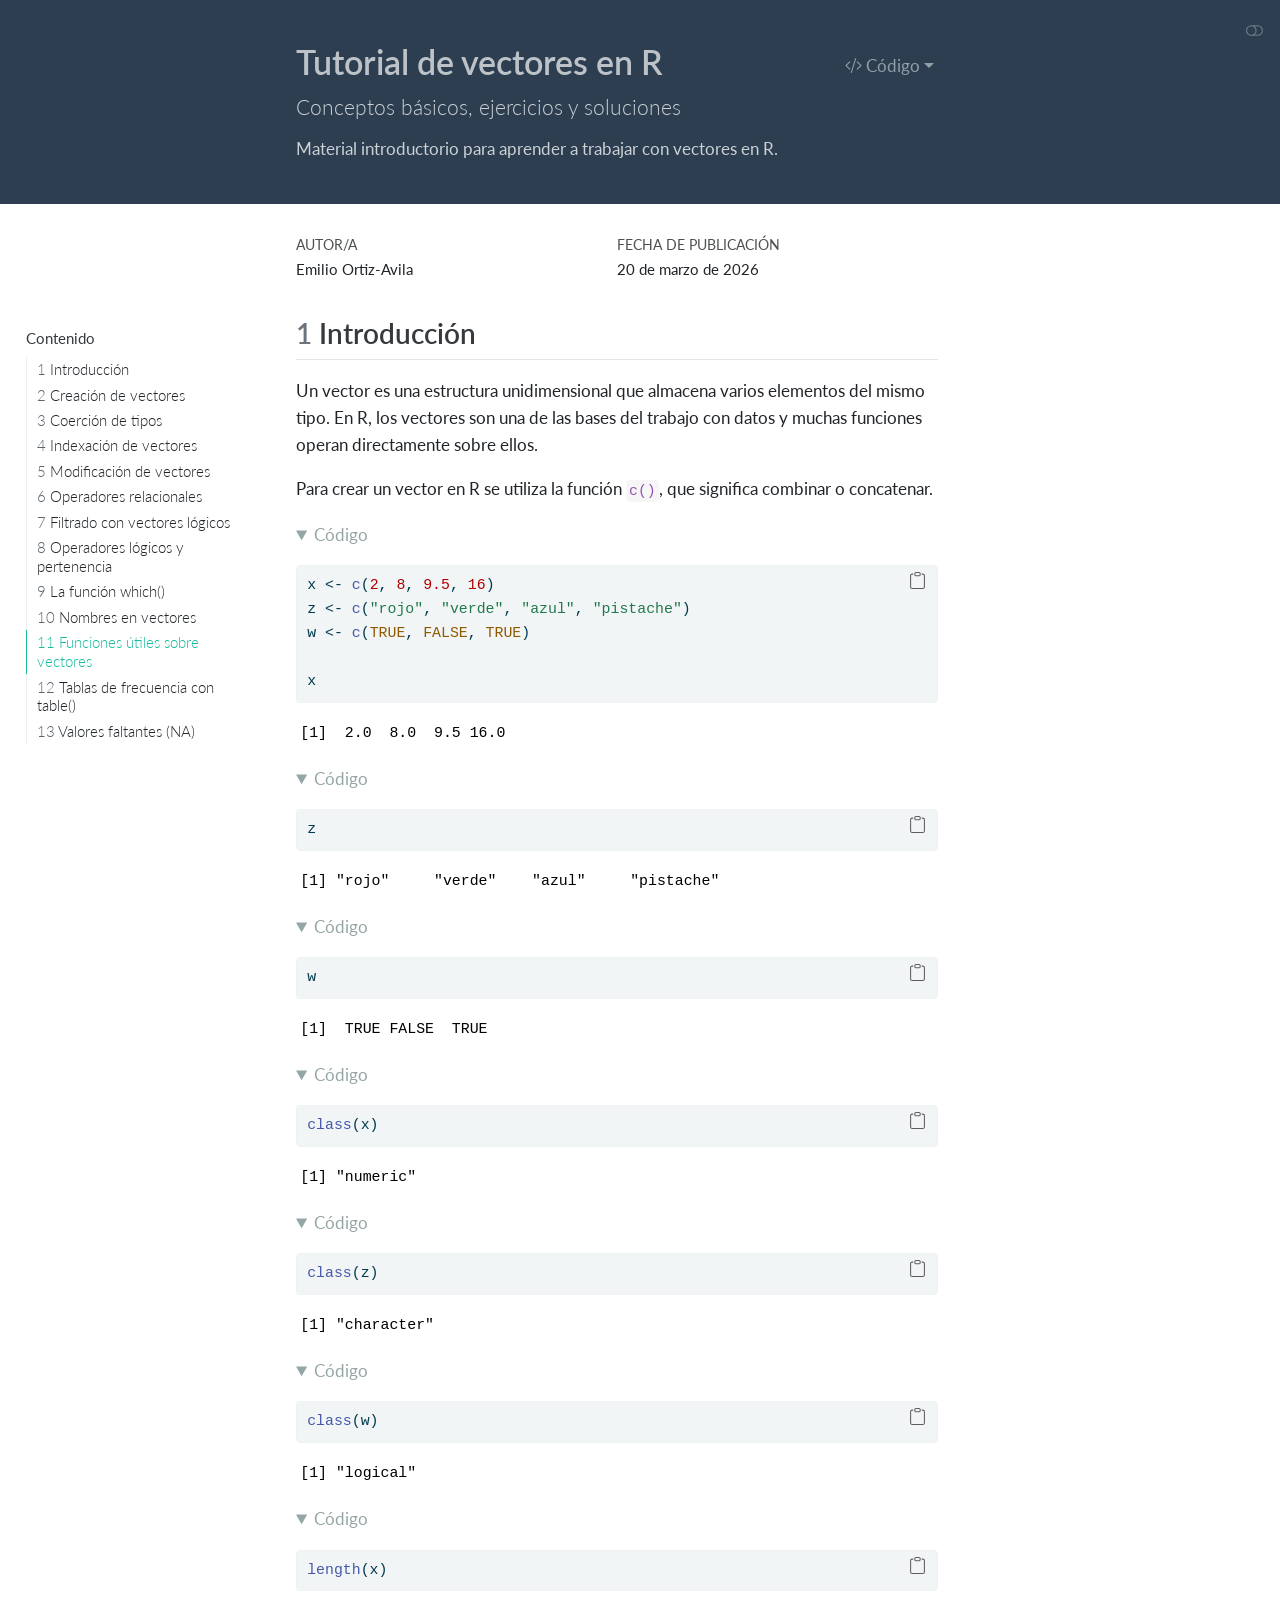
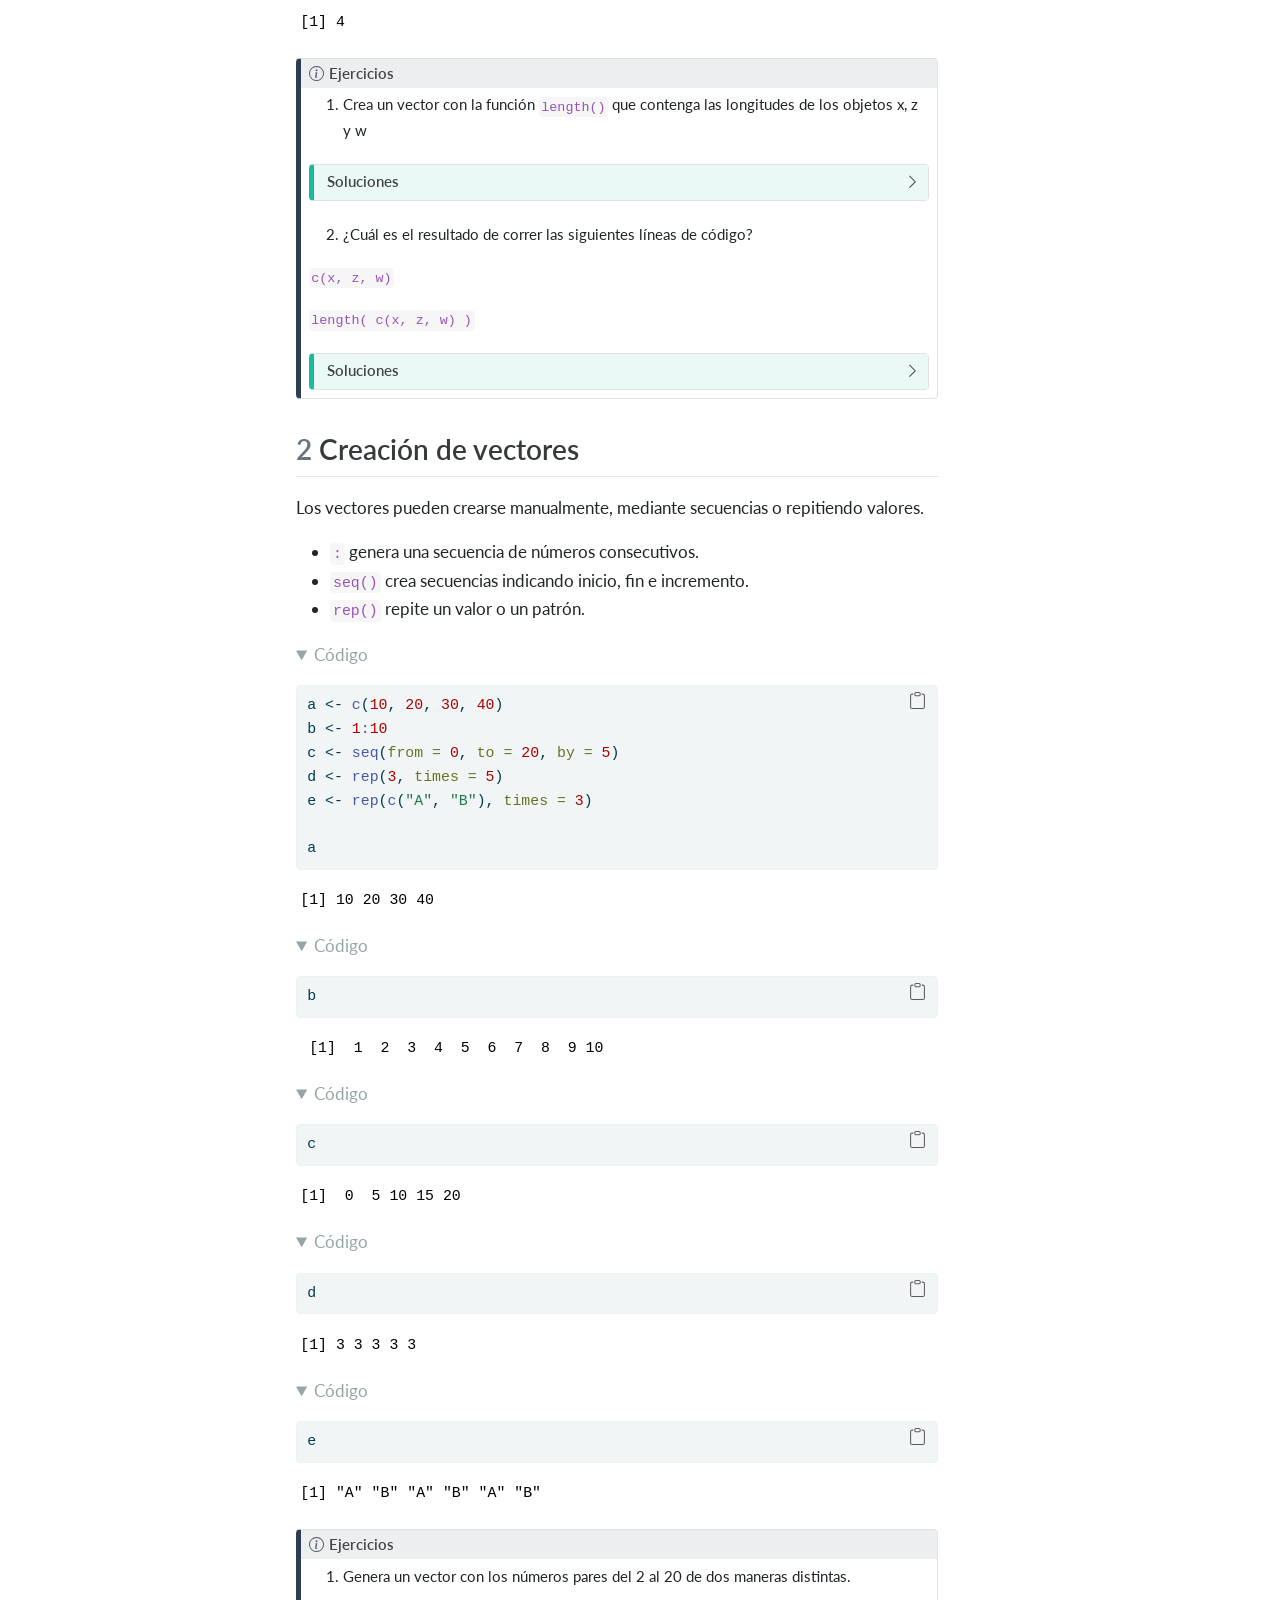
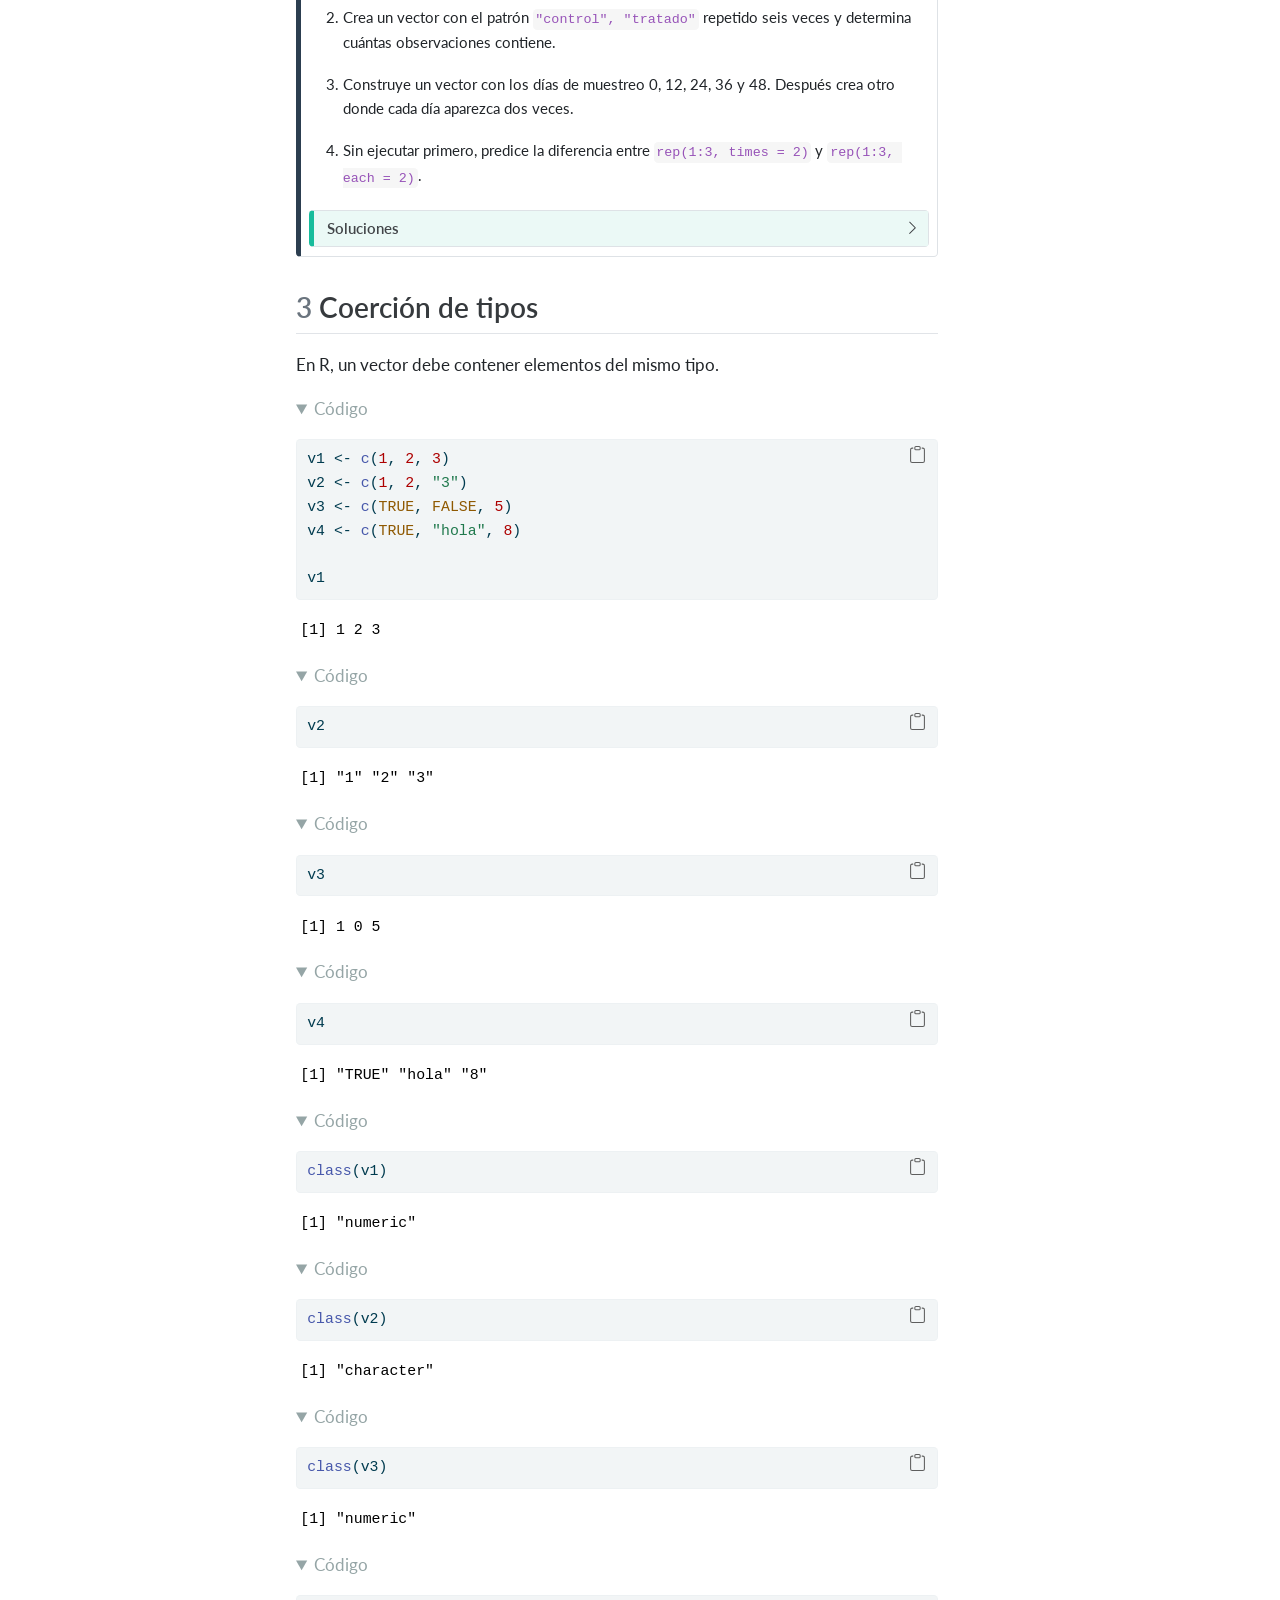
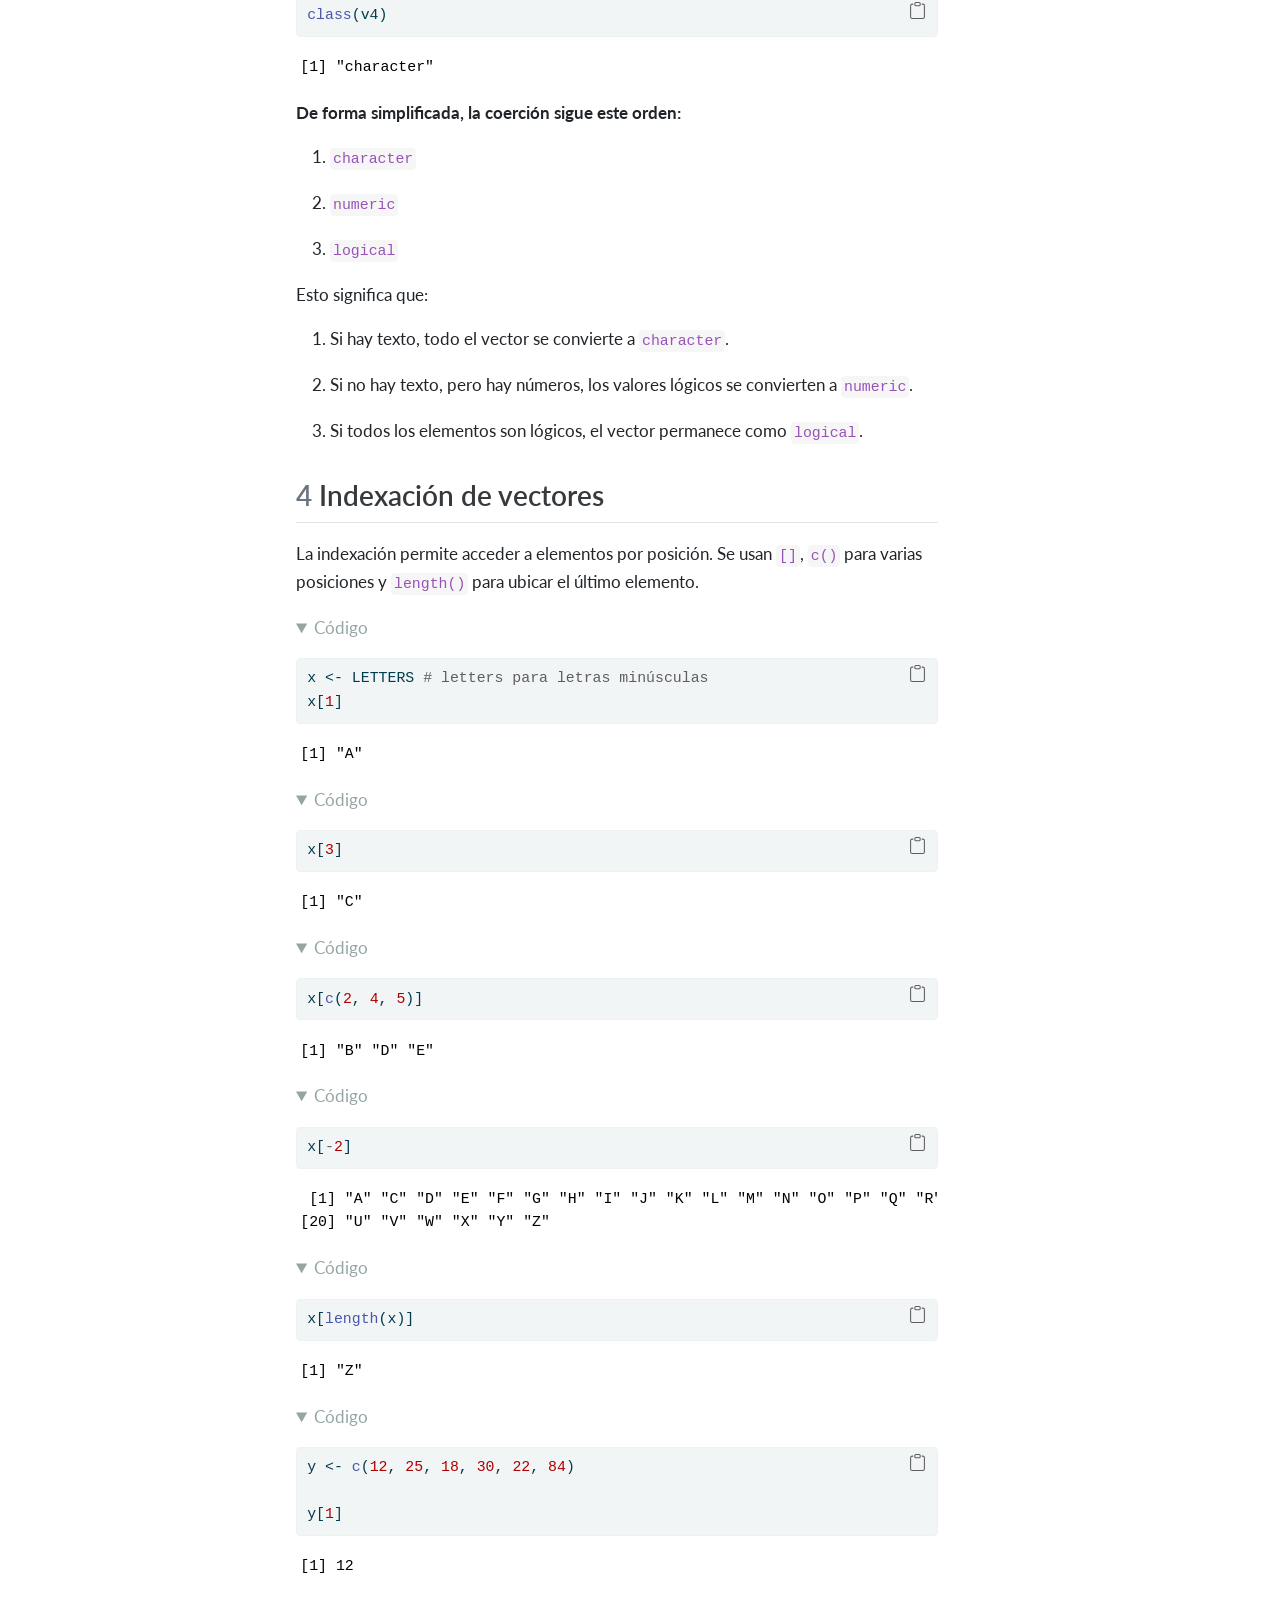
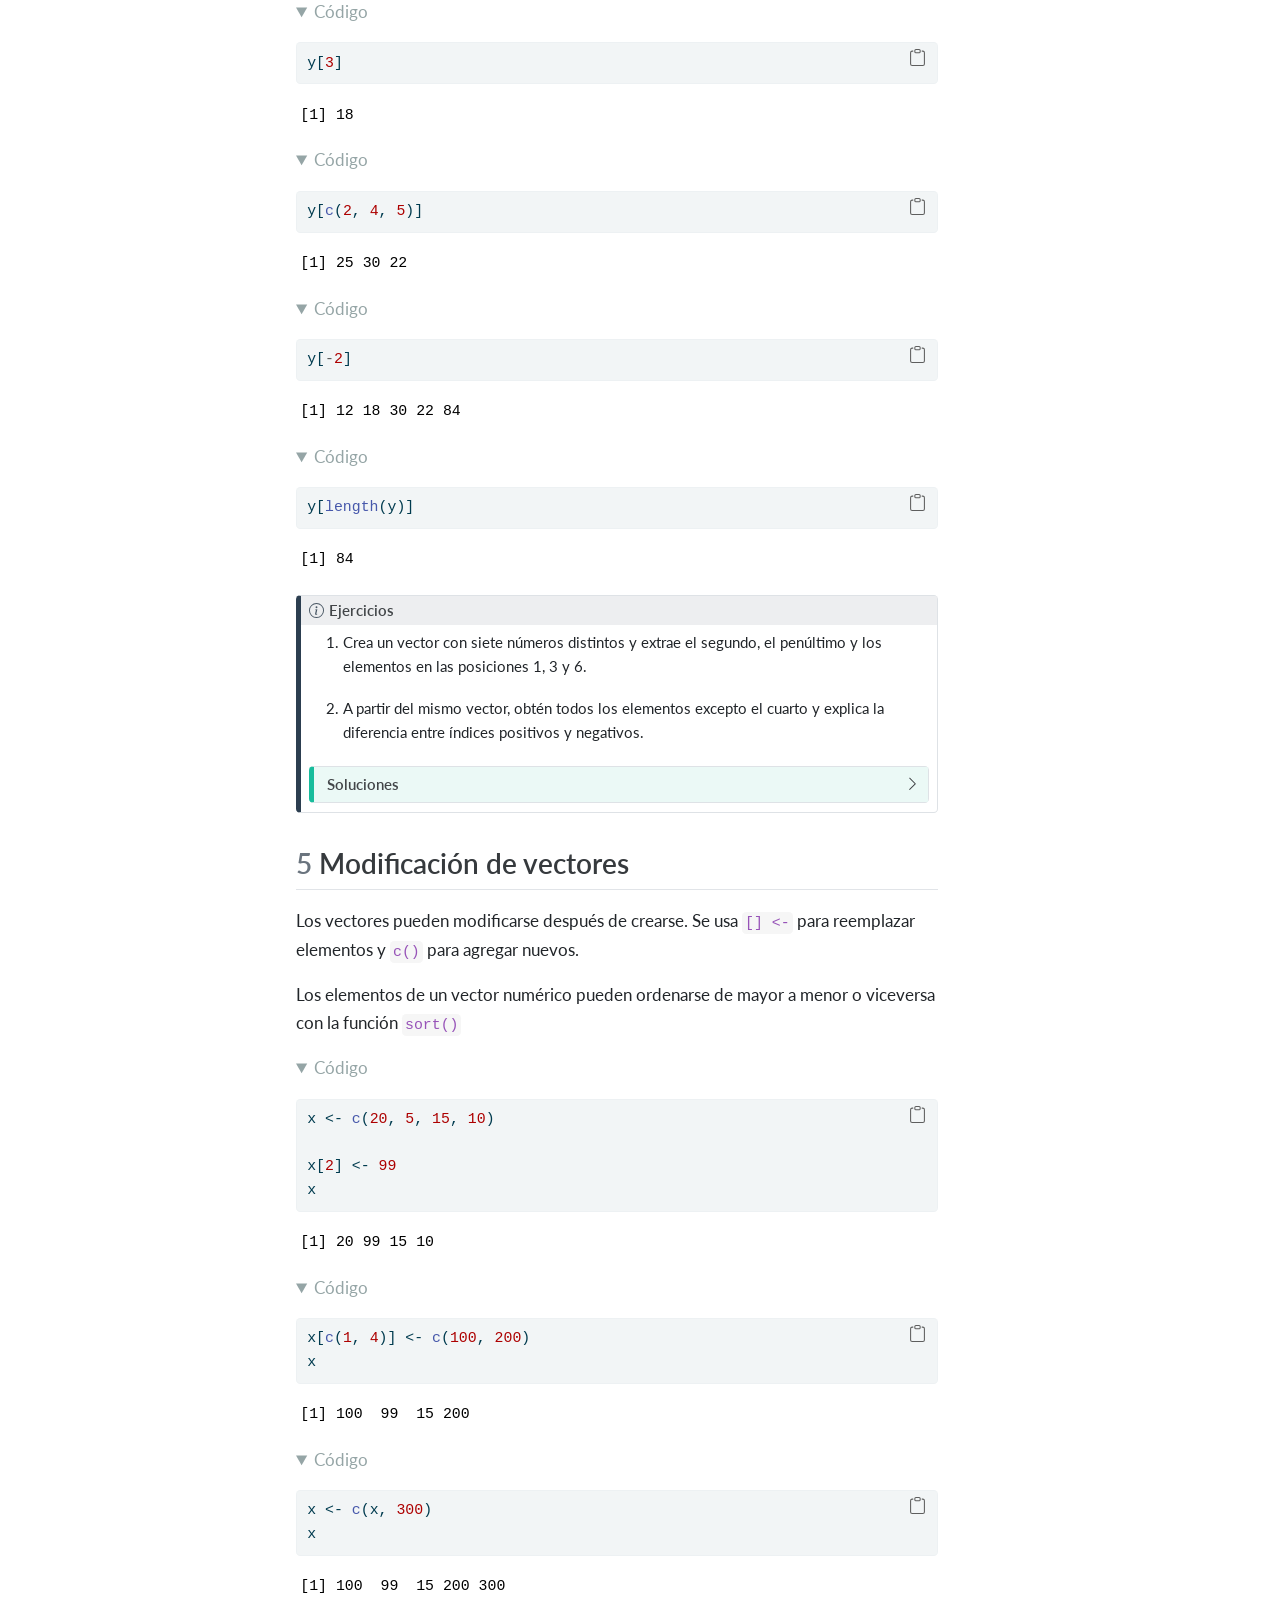
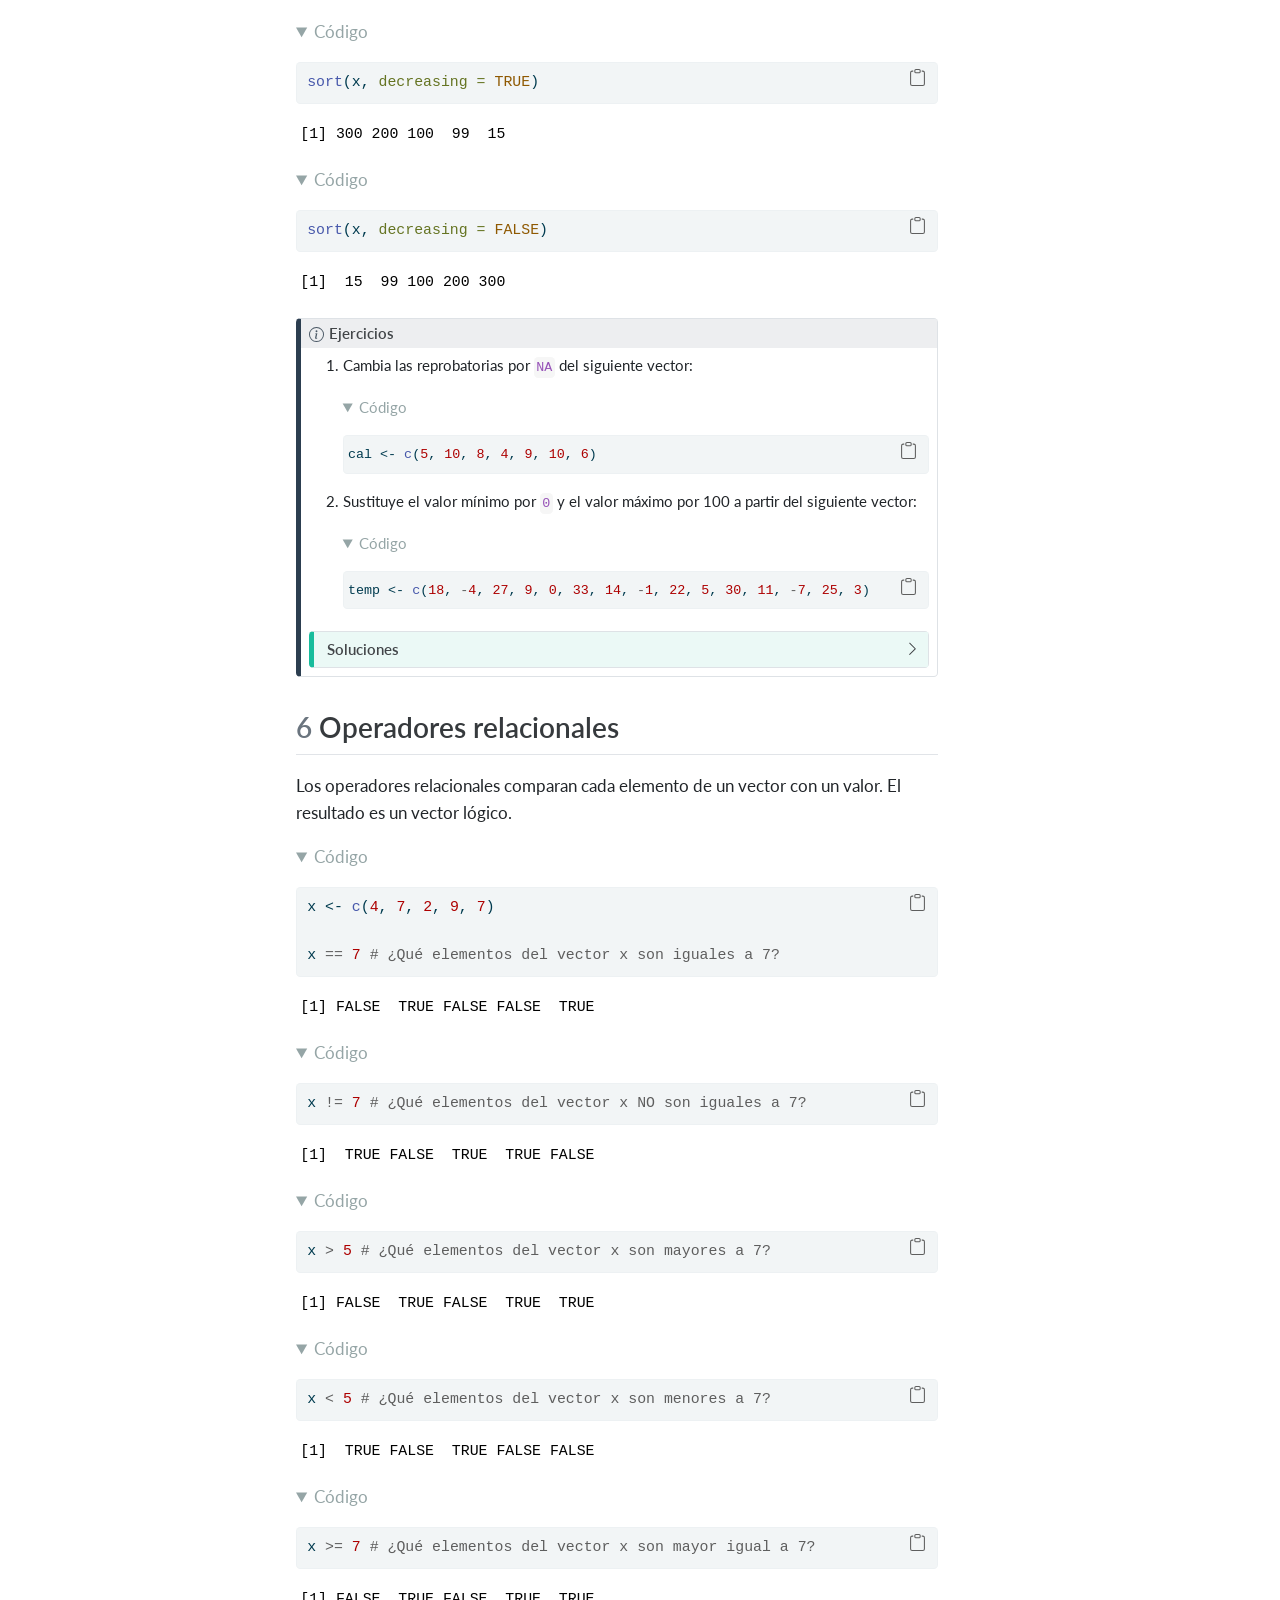
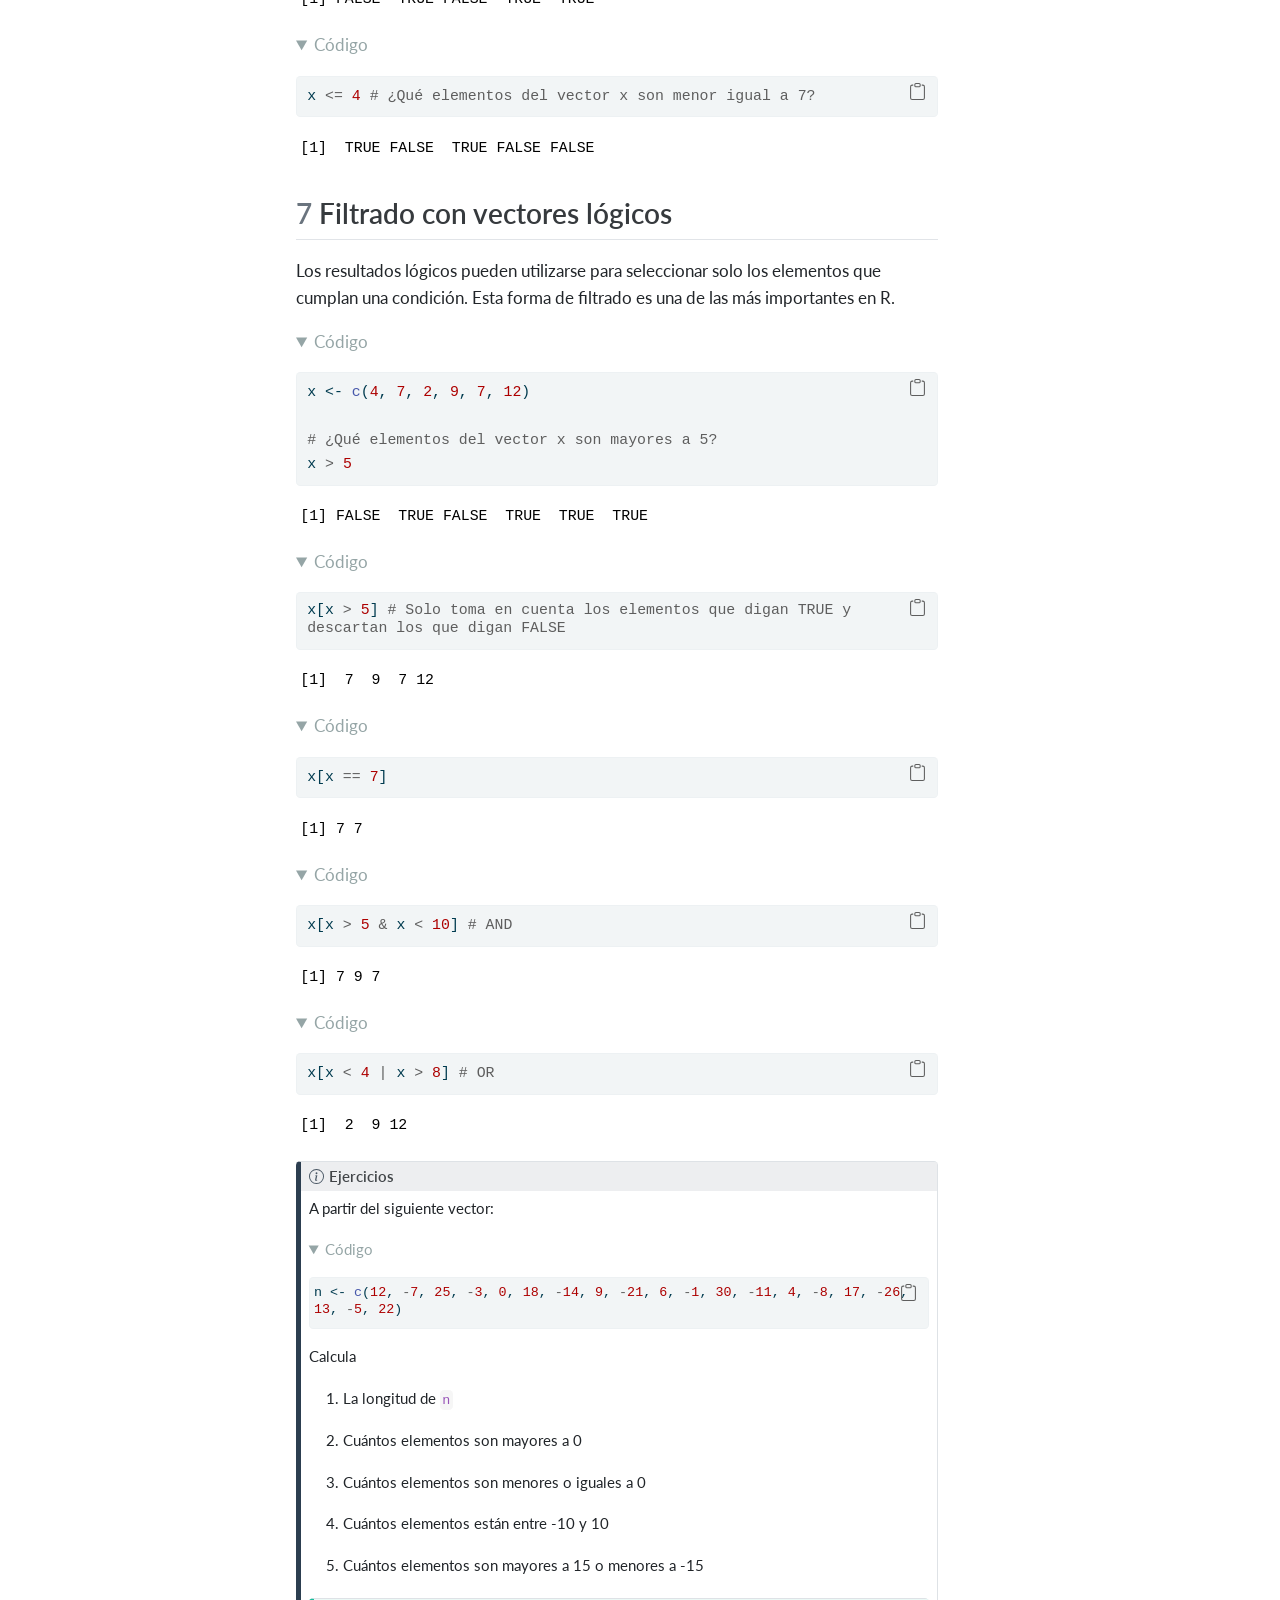
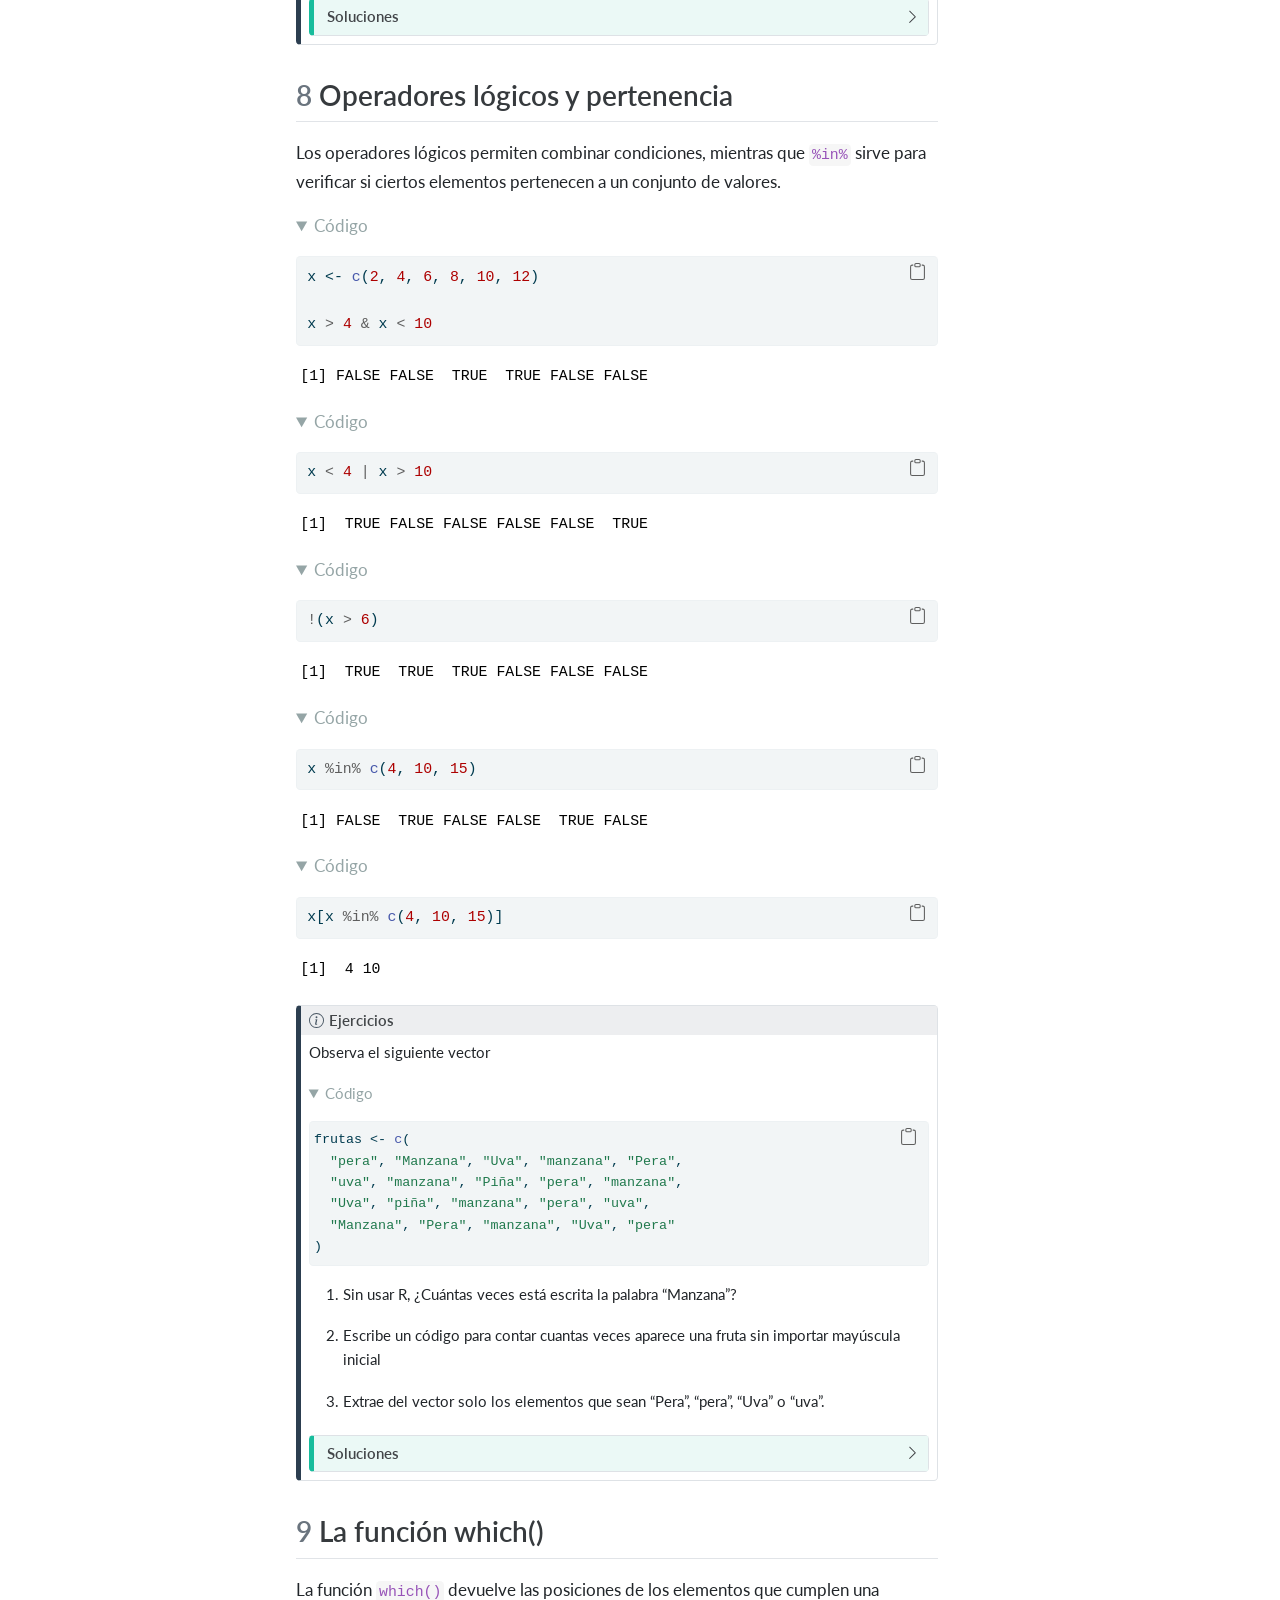
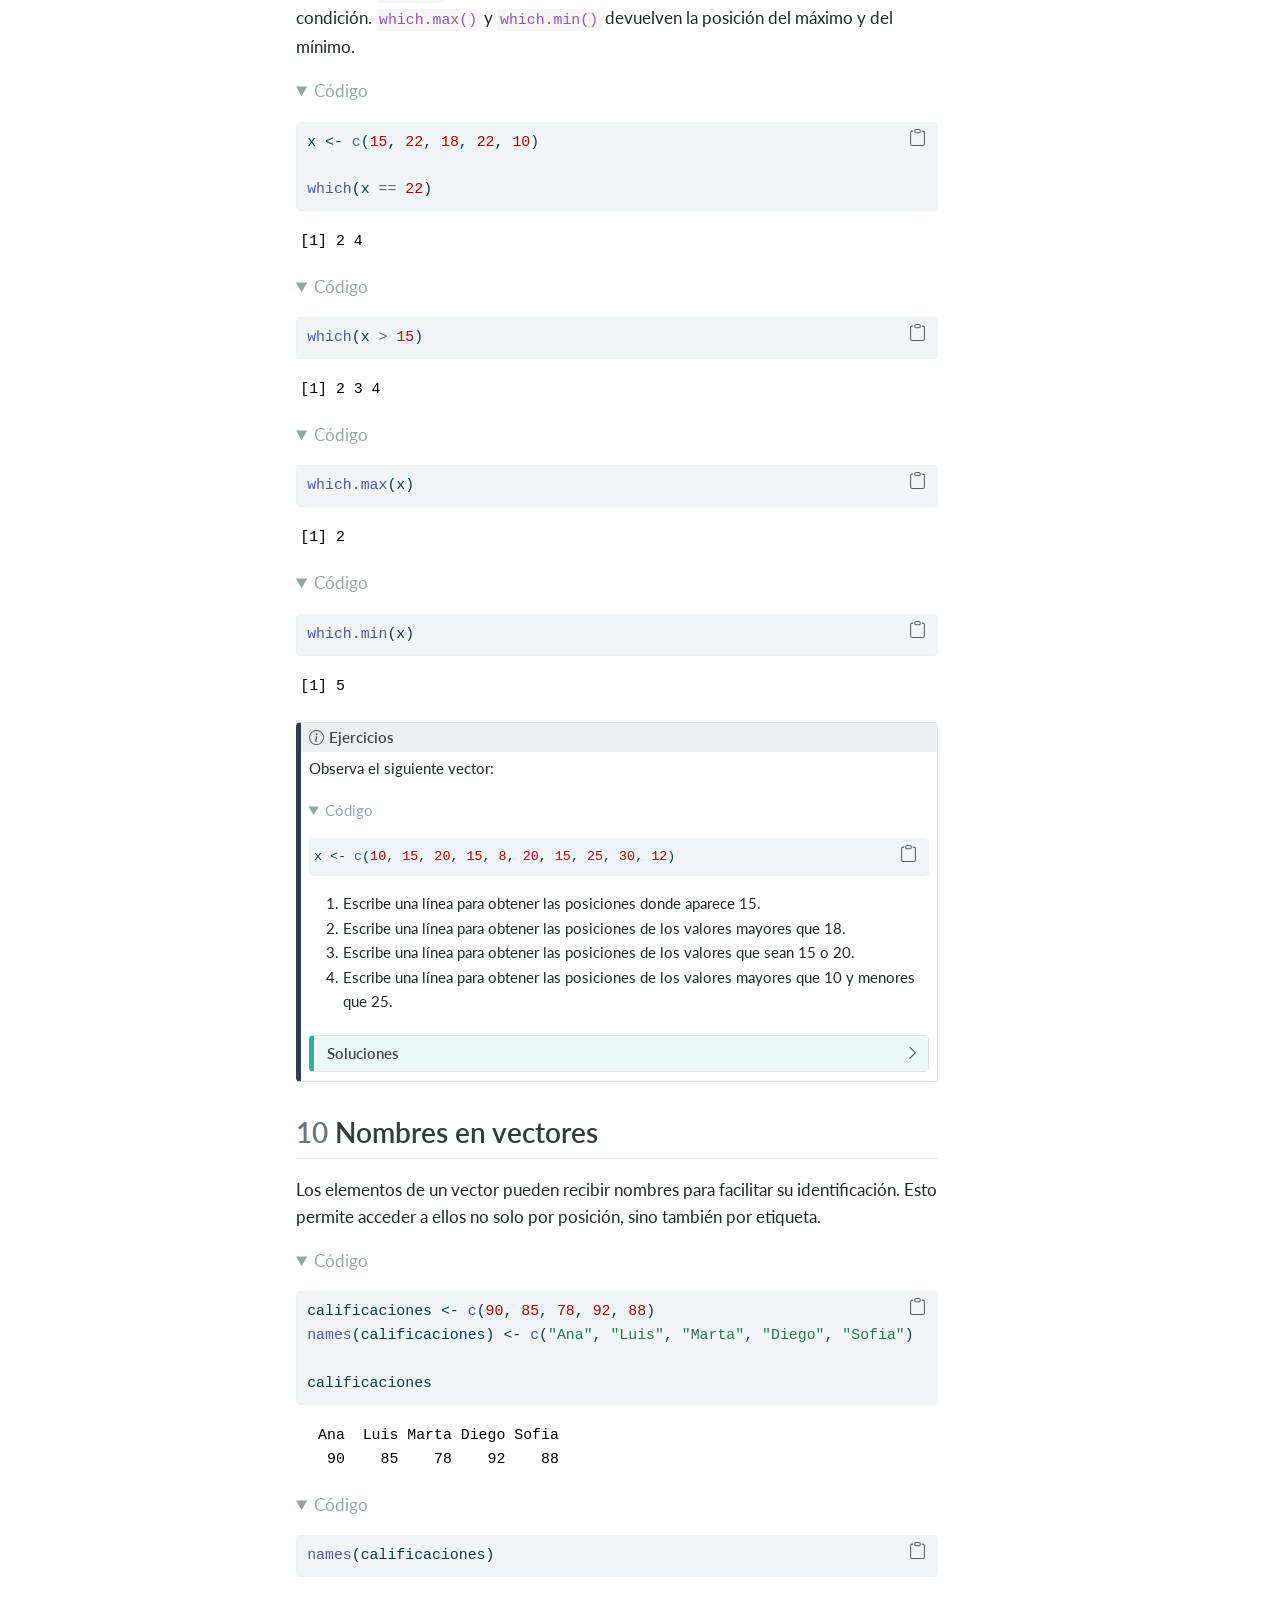
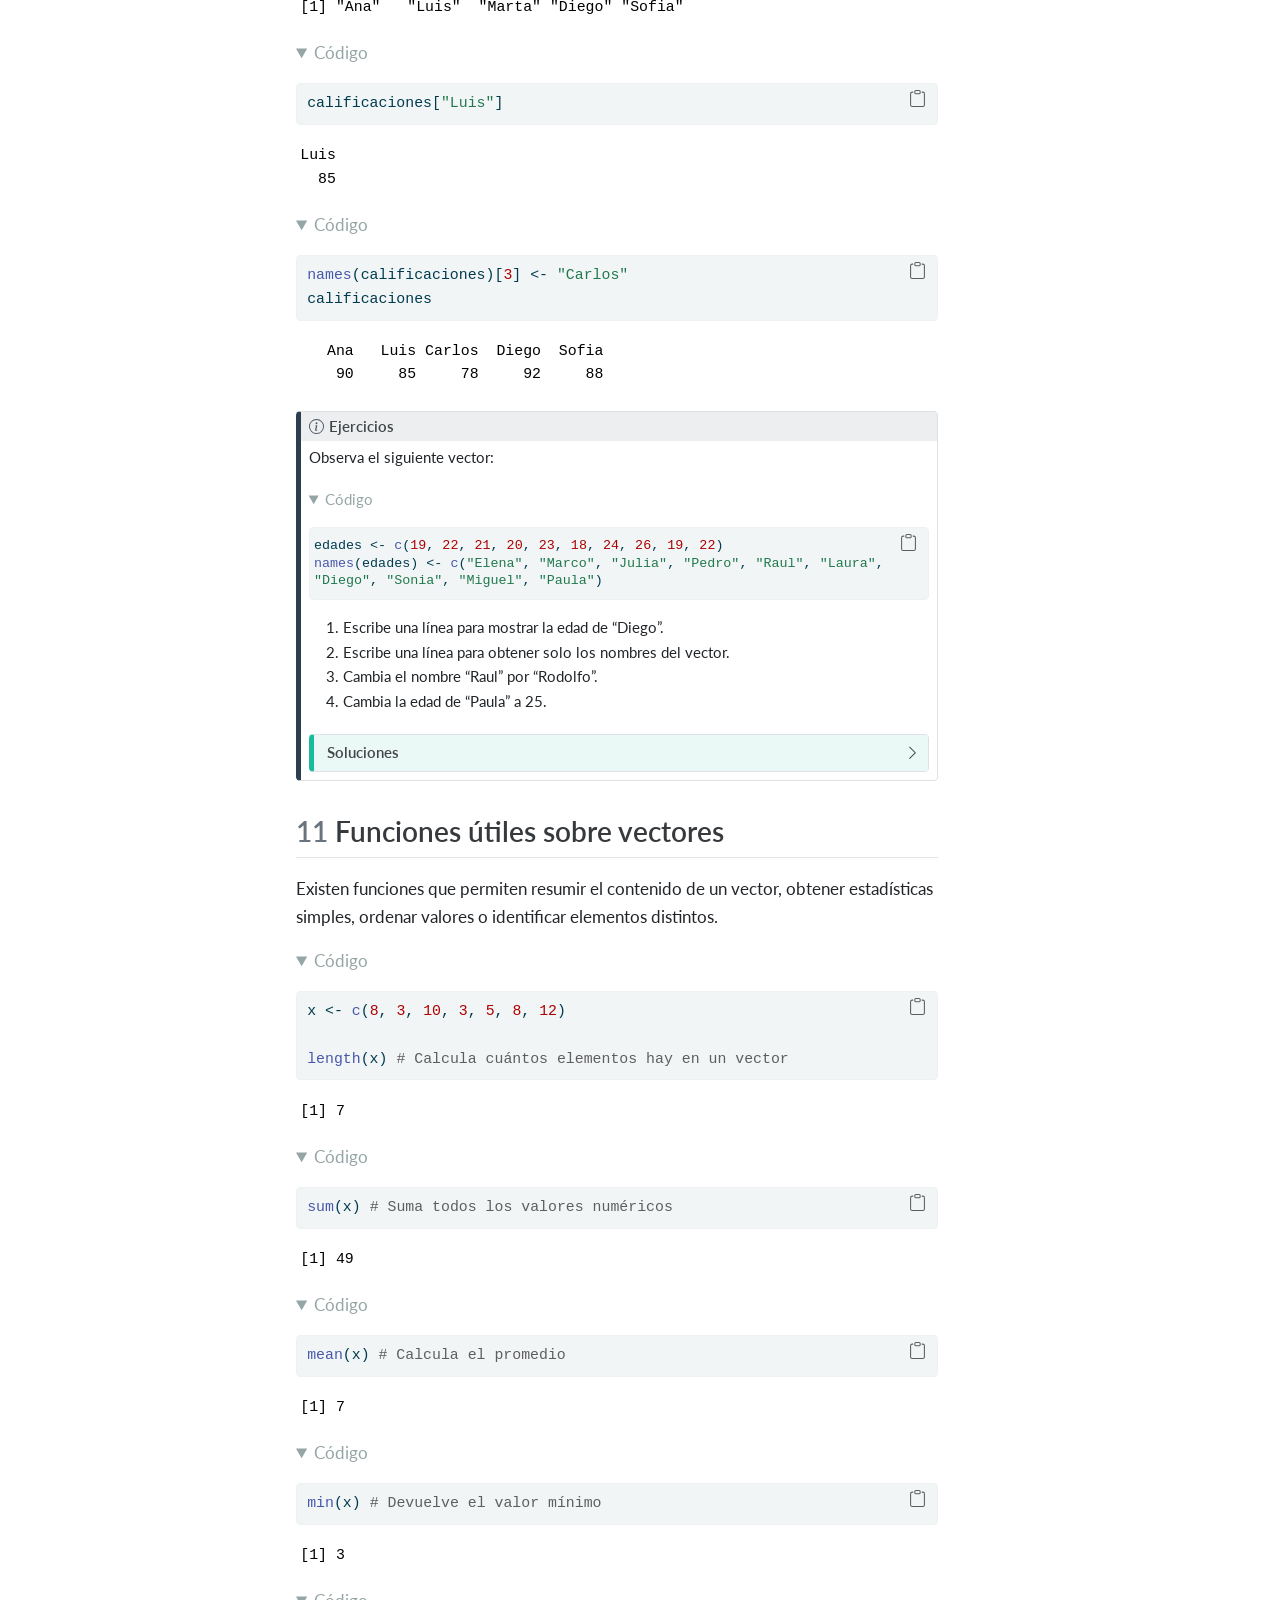
==== commit 570c9567: "Cambios finales" ====
--- a/index.html
+++ b/index.html
@@ -245,11 +245,8 @@
 <ol start="2" type="1">
 <li>¿Cuál es el resultado de correr las siguientes líneas de código?</li>
 </ol>
-<!-- -->
-<ol type="1">
-<li><p><code>c(x, z, w)</code></p></li>
-<li><p><code>length( c(x, z, w) )</code></p></li>
-</ol>
+<p><code>c(x, z, w)</code></p>
+<p><code>length( c(x, z, w) )</code></p>
 <div class="callout callout-style-default callout-tip no-icon callout-titled">
 <div class="callout-header d-flex align-content-center" data-bs-toggle="collapse" data-bs-target=".callout-2-contents" aria-controls="callout-2" aria-expanded="false" aria-label="Toggle callout">
 <div class="callout-icon-container">
@@ -2167,588 +2164,585 @@
 <span id="cb248-90"><a href="#cb248-90" aria-hidden="true" tabindex="-1"></a></span>
 <span id="cb248-91"><a href="#cb248-91" aria-hidden="true" tabindex="-1"></a><span class="ss">2.  </span>¿Cuál es el resultado de correr las siguientes líneas de código?</span>
 <span id="cb248-92"><a href="#cb248-92" aria-hidden="true" tabindex="-1"></a></span>
-<span id="cb248-93"><a href="#cb248-93" aria-hidden="true" tabindex="-1"></a><span class="in">```{=html}</span></span>
-<span id="cb248-94"><a href="#cb248-94" aria-hidden="true" tabindex="-1"></a><span class="in">&lt;!-- --&gt;</span></span>
-<span id="cb248-95"><a href="#cb248-95" aria-hidden="true" tabindex="-1"></a><span class="in">```</span></span>
-<span id="cb248-96"><a href="#cb248-96" aria-hidden="true" tabindex="-1"></a><span class="ss">1.  </span><span class="in">`c(x, z, w)`</span></span>
-<span id="cb248-97"><a href="#cb248-97" aria-hidden="true" tabindex="-1"></a></span>
-<span id="cb248-98"><a href="#cb248-98" aria-hidden="true" tabindex="-1"></a><span class="ss">2.  </span><span class="in">`length( c(x, z, w) )`</span></span>
+<span id="cb248-93"><a href="#cb248-93" aria-hidden="true" tabindex="-1"></a><span class="in">`c(x, z, w)`</span></span>
+<span id="cb248-94"><a href="#cb248-94" aria-hidden="true" tabindex="-1"></a></span>
+<span id="cb248-95"><a href="#cb248-95" aria-hidden="true" tabindex="-1"></a><span class="in">`length( c(x, z, w) )`</span></span>
+<span id="cb248-96"><a href="#cb248-96" aria-hidden="true" tabindex="-1"></a></span>
+<span id="cb248-97"><a href="#cb248-97" aria-hidden="true" tabindex="-1"></a>::: {.callout-tip collapse="true" icon="false"}</span>
+<span id="cb248-98"><a href="#cb248-98" aria-hidden="true" tabindex="-1"></a><span class="fu">## Soluciones</span></span>
 <span id="cb248-99"><a href="#cb248-99" aria-hidden="true" tabindex="-1"></a></span>
-<span id="cb248-100"><a href="#cb248-100" aria-hidden="true" tabindex="-1"></a>::: {.callout-tip collapse="true" icon="false"}</span>
-<span id="cb248-101"><a href="#cb248-101" aria-hidden="true" tabindex="-1"></a><span class="fu">## Soluciones</span></span>
-<span id="cb248-102"><a href="#cb248-102" aria-hidden="true" tabindex="-1"></a></span>
-<span id="cb248-103"><a href="#cb248-103" aria-hidden="true" tabindex="-1"></a><span class="ss">1.  </span><span class="in">`c(x, z, w)`</span> combina los elementos de <span class="in">`x`</span>, <span class="in">`z`</span> y <span class="in">`w`</span> en un solo vector.</span>
-<span id="cb248-104"><a href="#cb248-104" aria-hidden="true" tabindex="-1"></a><span class="ss">2.  </span><span class="in">`length(c(x, z, w))`</span> cuenta cuántos elementos tiene ese vector combinado.</span>
-<span id="cb248-105"><a href="#cb248-105" aria-hidden="true" tabindex="-1"></a>:::</span>
-<span id="cb248-106"><a href="#cb248-106" aria-hidden="true" tabindex="-1"></a>:::</span>
-<span id="cb248-107"><a href="#cb248-107" aria-hidden="true" tabindex="-1"></a></span>
-<span id="cb248-108"><a href="#cb248-108" aria-hidden="true" tabindex="-1"></a><span class="fu">## Creación de vectores</span></span>
-<span id="cb248-109"><a href="#cb248-109" aria-hidden="true" tabindex="-1"></a></span>
-<span id="cb248-110"><a href="#cb248-110" aria-hidden="true" tabindex="-1"></a>Los vectores pueden crearse manualmente, mediante secuencias o repitiendo valores.</span>
-<span id="cb248-111"><a href="#cb248-111" aria-hidden="true" tabindex="-1"></a></span>
-<span id="cb248-112"><a href="#cb248-112" aria-hidden="true" tabindex="-1"></a><span class="ss">-   </span><span class="in">`:`</span> genera una secuencia de números consecutivos.</span>
-<span id="cb248-113"><a href="#cb248-113" aria-hidden="true" tabindex="-1"></a><span class="ss">-   </span><span class="in">`seq()`</span> crea secuencias indicando inicio, fin e incremento.</span>
-<span id="cb248-114"><a href="#cb248-114" aria-hidden="true" tabindex="-1"></a><span class="ss">-   </span><span class="in">`rep()`</span> repite un valor o un patrón.</span>
-<span id="cb248-115"><a href="#cb248-115" aria-hidden="true" tabindex="-1"></a></span>
-<span id="cb248-118"><a href="#cb248-118" aria-hidden="true" tabindex="-1"></a><span class="in">```{r}</span></span>
-<span id="cb248-119"><a href="#cb248-119" aria-hidden="true" tabindex="-1"></a>a <span class="ot">&lt;-</span> <span class="fu">c</span>(<span class="dv">10</span>, <span class="dv">20</span>, <span class="dv">30</span>, <span class="dv">40</span>)</span>
-<span id="cb248-120"><a href="#cb248-120" aria-hidden="true" tabindex="-1"></a>b <span class="ot">&lt;-</span> <span class="dv">1</span><span class="sc">:</span><span class="dv">10</span></span>
-<span id="cb248-121"><a href="#cb248-121" aria-hidden="true" tabindex="-1"></a>c <span class="ot">&lt;-</span> <span class="fu">seq</span>(<span class="at">from =</span> <span class="dv">0</span>, <span class="at">to =</span> <span class="dv">20</span>, <span class="at">by =</span> <span class="dv">5</span>)</span>
-<span id="cb248-122"><a href="#cb248-122" aria-hidden="true" tabindex="-1"></a>d <span class="ot">&lt;-</span> <span class="fu">rep</span>(<span class="dv">3</span>, <span class="at">times =</span> <span class="dv">5</span>)</span>
-<span id="cb248-123"><a href="#cb248-123" aria-hidden="true" tabindex="-1"></a>e <span class="ot">&lt;-</span> <span class="fu">rep</span>(<span class="fu">c</span>(<span class="st">"A"</span>, <span class="st">"B"</span>), <span class="at">times =</span> <span class="dv">3</span>)</span>
-<span id="cb248-124"><a href="#cb248-124" aria-hidden="true" tabindex="-1"></a></span>
-<span id="cb248-125"><a href="#cb248-125" aria-hidden="true" tabindex="-1"></a>a</span>
-<span id="cb248-126"><a href="#cb248-126" aria-hidden="true" tabindex="-1"></a>b</span>
-<span id="cb248-127"><a href="#cb248-127" aria-hidden="true" tabindex="-1"></a>c</span>
-<span id="cb248-128"><a href="#cb248-128" aria-hidden="true" tabindex="-1"></a>d</span>
-<span id="cb248-129"><a href="#cb248-129" aria-hidden="true" tabindex="-1"></a>e</span>
-<span id="cb248-130"><a href="#cb248-130" aria-hidden="true" tabindex="-1"></a><span class="in">```</span></span>
+<span id="cb248-100"><a href="#cb248-100" aria-hidden="true" tabindex="-1"></a><span class="ss">1.  </span><span class="in">`c(x, z, w)`</span> combina los elementos de <span class="in">`x`</span>, <span class="in">`z`</span> y <span class="in">`w`</span> en un solo vector.</span>
+<span id="cb248-101"><a href="#cb248-101" aria-hidden="true" tabindex="-1"></a><span class="ss">2.  </span><span class="in">`length(c(x, z, w))`</span> cuenta cuántos elementos tiene ese vector combinado.</span>
+<span id="cb248-102"><a href="#cb248-102" aria-hidden="true" tabindex="-1"></a>:::</span>
+<span id="cb248-103"><a href="#cb248-103" aria-hidden="true" tabindex="-1"></a>:::</span>
+<span id="cb248-104"><a href="#cb248-104" aria-hidden="true" tabindex="-1"></a></span>
+<span id="cb248-105"><a href="#cb248-105" aria-hidden="true" tabindex="-1"></a><span class="fu">## Creación de vectores</span></span>
+<span id="cb248-106"><a href="#cb248-106" aria-hidden="true" tabindex="-1"></a></span>
+<span id="cb248-107"><a href="#cb248-107" aria-hidden="true" tabindex="-1"></a>Los vectores pueden crearse manualmente, mediante secuencias o repitiendo valores.</span>
+<span id="cb248-108"><a href="#cb248-108" aria-hidden="true" tabindex="-1"></a></span>
+<span id="cb248-109"><a href="#cb248-109" aria-hidden="true" tabindex="-1"></a><span class="ss">-   </span><span class="in">`:`</span> genera una secuencia de números consecutivos.</span>
+<span id="cb248-110"><a href="#cb248-110" aria-hidden="true" tabindex="-1"></a><span class="ss">-   </span><span class="in">`seq()`</span> crea secuencias indicando inicio, fin e incremento.</span>
+<span id="cb248-111"><a href="#cb248-111" aria-hidden="true" tabindex="-1"></a><span class="ss">-   </span><span class="in">`rep()`</span> repite un valor o un patrón.</span>
+<span id="cb248-112"><a href="#cb248-112" aria-hidden="true" tabindex="-1"></a></span>
+<span id="cb248-115"><a href="#cb248-115" aria-hidden="true" tabindex="-1"></a><span class="in">```{r}</span></span>
+<span id="cb248-116"><a href="#cb248-116" aria-hidden="true" tabindex="-1"></a>a <span class="ot">&lt;-</span> <span class="fu">c</span>(<span class="dv">10</span>, <span class="dv">20</span>, <span class="dv">30</span>, <span class="dv">40</span>)</span>
+<span id="cb248-117"><a href="#cb248-117" aria-hidden="true" tabindex="-1"></a>b <span class="ot">&lt;-</span> <span class="dv">1</span><span class="sc">:</span><span class="dv">10</span></span>
+<span id="cb248-118"><a href="#cb248-118" aria-hidden="true" tabindex="-1"></a>c <span class="ot">&lt;-</span> <span class="fu">seq</span>(<span class="at">from =</span> <span class="dv">0</span>, <span class="at">to =</span> <span class="dv">20</span>, <span class="at">by =</span> <span class="dv">5</span>)</span>
+<span id="cb248-119"><a href="#cb248-119" aria-hidden="true" tabindex="-1"></a>d <span class="ot">&lt;-</span> <span class="fu">rep</span>(<span class="dv">3</span>, <span class="at">times =</span> <span class="dv">5</span>)</span>
+<span id="cb248-120"><a href="#cb248-120" aria-hidden="true" tabindex="-1"></a>e <span class="ot">&lt;-</span> <span class="fu">rep</span>(<span class="fu">c</span>(<span class="st">"A"</span>, <span class="st">"B"</span>), <span class="at">times =</span> <span class="dv">3</span>)</span>
+<span id="cb248-121"><a href="#cb248-121" aria-hidden="true" tabindex="-1"></a></span>
+<span id="cb248-122"><a href="#cb248-122" aria-hidden="true" tabindex="-1"></a>a</span>
+<span id="cb248-123"><a href="#cb248-123" aria-hidden="true" tabindex="-1"></a>b</span>
+<span id="cb248-124"><a href="#cb248-124" aria-hidden="true" tabindex="-1"></a>c</span>
+<span id="cb248-125"><a href="#cb248-125" aria-hidden="true" tabindex="-1"></a>d</span>
+<span id="cb248-126"><a href="#cb248-126" aria-hidden="true" tabindex="-1"></a>e</span>
+<span id="cb248-127"><a href="#cb248-127" aria-hidden="true" tabindex="-1"></a><span class="in">```</span></span>
+<span id="cb248-128"><a href="#cb248-128" aria-hidden="true" tabindex="-1"></a></span>
+<span id="cb248-129"><a href="#cb248-129" aria-hidden="true" tabindex="-1"></a>::: callout-note</span>
+<span id="cb248-130"><a href="#cb248-130" aria-hidden="true" tabindex="-1"></a><span class="fu">## Ejercicios</span></span>
 <span id="cb248-131"><a href="#cb248-131" aria-hidden="true" tabindex="-1"></a></span>
-<span id="cb248-132"><a href="#cb248-132" aria-hidden="true" tabindex="-1"></a>::: callout-note</span>
-<span id="cb248-133"><a href="#cb248-133" aria-hidden="true" tabindex="-1"></a><span class="fu">## Ejercicios</span></span>
-<span id="cb248-134"><a href="#cb248-134" aria-hidden="true" tabindex="-1"></a></span>
-<span id="cb248-135"><a href="#cb248-135" aria-hidden="true" tabindex="-1"></a><span class="ss">1.  </span>Genera un vector con los números pares del 2 al 20 de dos maneras distintas.</span>
-<span id="cb248-136"><a href="#cb248-136" aria-hidden="true" tabindex="-1"></a></span>
-<span id="cb248-137"><a href="#cb248-137" aria-hidden="true" tabindex="-1"></a><span class="ss">2.  </span>Crea un vector con el patrón <span class="in">`"control", "tratado"`</span> repetido seis veces y determina cuántas observaciones contiene.</span>
-<span id="cb248-138"><a href="#cb248-138" aria-hidden="true" tabindex="-1"></a></span>
-<span id="cb248-139"><a href="#cb248-139" aria-hidden="true" tabindex="-1"></a><span class="ss">3.  </span>Construye un vector con los días de muestreo 0, 12, 24, 36 y 48. Después crea otro donde cada día aparezca dos veces.</span>
-<span id="cb248-140"><a href="#cb248-140" aria-hidden="true" tabindex="-1"></a></span>
-<span id="cb248-141"><a href="#cb248-141" aria-hidden="true" tabindex="-1"></a><span class="ss">4.  </span>Sin ejecutar primero, predice la diferencia entre <span class="in">`rep(1:3, times = 2)`</span> y <span class="in">`rep(1:3, each = 2)`</span>.</span>
+<span id="cb248-132"><a href="#cb248-132" aria-hidden="true" tabindex="-1"></a><span class="ss">1.  </span>Genera un vector con los números pares del 2 al 20 de dos maneras distintas.</span>
+<span id="cb248-133"><a href="#cb248-133" aria-hidden="true" tabindex="-1"></a></span>
+<span id="cb248-134"><a href="#cb248-134" aria-hidden="true" tabindex="-1"></a><span class="ss">2.  </span>Crea un vector con el patrón <span class="in">`"control", "tratado"`</span> repetido seis veces y determina cuántas observaciones contiene.</span>
+<span id="cb248-135"><a href="#cb248-135" aria-hidden="true" tabindex="-1"></a></span>
+<span id="cb248-136"><a href="#cb248-136" aria-hidden="true" tabindex="-1"></a><span class="ss">3.  </span>Construye un vector con los días de muestreo 0, 12, 24, 36 y 48. Después crea otro donde cada día aparezca dos veces.</span>
+<span id="cb248-137"><a href="#cb248-137" aria-hidden="true" tabindex="-1"></a></span>
+<span id="cb248-138"><a href="#cb248-138" aria-hidden="true" tabindex="-1"></a><span class="ss">4.  </span>Sin ejecutar primero, predice la diferencia entre <span class="in">`rep(1:3, times = 2)`</span> y <span class="in">`rep(1:3, each = 2)`</span>.</span>
+<span id="cb248-139"><a href="#cb248-139" aria-hidden="true" tabindex="-1"></a></span>
+<span id="cb248-140"><a href="#cb248-140" aria-hidden="true" tabindex="-1"></a>::: {.callout-tip collapse="true" icon="false"}</span>
+<span id="cb248-141"><a href="#cb248-141" aria-hidden="true" tabindex="-1"></a><span class="fu">## Soluciones</span></span>
 <span id="cb248-142"><a href="#cb248-142" aria-hidden="true" tabindex="-1"></a></span>
-<span id="cb248-143"><a href="#cb248-143" aria-hidden="true" tabindex="-1"></a>::: {.callout-tip collapse="true" icon="false"}</span>
-<span id="cb248-144"><a href="#cb248-144" aria-hidden="true" tabindex="-1"></a><span class="fu">## Soluciones</span></span>
-<span id="cb248-145"><a href="#cb248-145" aria-hidden="true" tabindex="-1"></a></span>
-<span id="cb248-148"><a href="#cb248-148" aria-hidden="true" tabindex="-1"></a><span class="in">```{r}</span></span>
-<span id="cb248-149"><a href="#cb248-149" aria-hidden="true" tabindex="-1"></a><span class="co"># 1</span></span>
-<span id="cb248-150"><a href="#cb248-150" aria-hidden="true" tabindex="-1"></a>pares1 <span class="ot">&lt;-</span> <span class="fu">seq</span>(<span class="dv">2</span>, <span class="dv">20</span>, <span class="at">by =</span> <span class="dv">2</span>)</span>
-<span id="cb248-151"><a href="#cb248-151" aria-hidden="true" tabindex="-1"></a>pares2 <span class="ot">&lt;-</span> <span class="fu">c</span>(<span class="dv">2</span>, <span class="dv">4</span>, <span class="dv">6</span>, <span class="dv">8</span>, <span class="dv">10</span>, <span class="dv">12</span>, <span class="dv">14</span>, <span class="dv">16</span>, <span class="dv">18</span>, <span class="dv">20</span>)</span>
+<span id="cb248-145"><a href="#cb248-145" aria-hidden="true" tabindex="-1"></a><span class="in">```{r}</span></span>
+<span id="cb248-146"><a href="#cb248-146" aria-hidden="true" tabindex="-1"></a><span class="co"># 1</span></span>
+<span id="cb248-147"><a href="#cb248-147" aria-hidden="true" tabindex="-1"></a>pares1 <span class="ot">&lt;-</span> <span class="fu">seq</span>(<span class="dv">2</span>, <span class="dv">20</span>, <span class="at">by =</span> <span class="dv">2</span>)</span>
+<span id="cb248-148"><a href="#cb248-148" aria-hidden="true" tabindex="-1"></a>pares2 <span class="ot">&lt;-</span> <span class="fu">c</span>(<span class="dv">2</span>, <span class="dv">4</span>, <span class="dv">6</span>, <span class="dv">8</span>, <span class="dv">10</span>, <span class="dv">12</span>, <span class="dv">14</span>, <span class="dv">16</span>, <span class="dv">18</span>, <span class="dv">20</span>)</span>
+<span id="cb248-149"><a href="#cb248-149" aria-hidden="true" tabindex="-1"></a></span>
+<span id="cb248-150"><a href="#cb248-150" aria-hidden="true" tabindex="-1"></a>pares1</span>
+<span id="cb248-151"><a href="#cb248-151" aria-hidden="true" tabindex="-1"></a>pares2</span>
 <span id="cb248-152"><a href="#cb248-152" aria-hidden="true" tabindex="-1"></a></span>
-<span id="cb248-153"><a href="#cb248-153" aria-hidden="true" tabindex="-1"></a>pares1</span>
-<span id="cb248-154"><a href="#cb248-154" aria-hidden="true" tabindex="-1"></a>pares2</span>
-<span id="cb248-155"><a href="#cb248-155" aria-hidden="true" tabindex="-1"></a></span>
-<span id="cb248-156"><a href="#cb248-156" aria-hidden="true" tabindex="-1"></a><span class="co"># 2</span></span>
-<span id="cb248-157"><a href="#cb248-157" aria-hidden="true" tabindex="-1"></a>grupos <span class="ot">&lt;-</span> <span class="fu">rep</span>(<span class="fu">c</span>(<span class="st">"control"</span>, <span class="st">"tratado"</span>), <span class="at">times =</span> <span class="dv">6</span>)</span>
-<span id="cb248-158"><a href="#cb248-158" aria-hidden="true" tabindex="-1"></a>grupos</span>
-<span id="cb248-159"><a href="#cb248-159" aria-hidden="true" tabindex="-1"></a><span class="fu">length</span>(grupos)</span>
-<span id="cb248-160"><a href="#cb248-160" aria-hidden="true" tabindex="-1"></a></span>
-<span id="cb248-161"><a href="#cb248-161" aria-hidden="true" tabindex="-1"></a><span class="co"># 3</span></span>
-<span id="cb248-162"><a href="#cb248-162" aria-hidden="true" tabindex="-1"></a>dias <span class="ot">&lt;-</span> <span class="fu">c</span>(<span class="dv">0</span>, <span class="dv">48</span>, <span class="dv">12</span>)</span>
-<span id="cb248-163"><a href="#cb248-163" aria-hidden="true" tabindex="-1"></a>dias_rep <span class="ot">&lt;-</span> <span class="fu">rep</span>(dias, <span class="at">each =</span> <span class="dv">2</span>)</span>
-<span id="cb248-164"><a href="#cb248-164" aria-hidden="true" tabindex="-1"></a></span>
+<span id="cb248-153"><a href="#cb248-153" aria-hidden="true" tabindex="-1"></a><span class="co"># 2</span></span>
+<span id="cb248-154"><a href="#cb248-154" aria-hidden="true" tabindex="-1"></a>grupos <span class="ot">&lt;-</span> <span class="fu">rep</span>(<span class="fu">c</span>(<span class="st">"control"</span>, <span class="st">"tratado"</span>), <span class="at">times =</span> <span class="dv">6</span>)</span>
+<span id="cb248-155"><a href="#cb248-155" aria-hidden="true" tabindex="-1"></a>grupos</span>
+<span id="cb248-156"><a href="#cb248-156" aria-hidden="true" tabindex="-1"></a><span class="fu">length</span>(grupos)</span>
+<span id="cb248-157"><a href="#cb248-157" aria-hidden="true" tabindex="-1"></a></span>
+<span id="cb248-158"><a href="#cb248-158" aria-hidden="true" tabindex="-1"></a><span class="co"># 3</span></span>
+<span id="cb248-159"><a href="#cb248-159" aria-hidden="true" tabindex="-1"></a>dias <span class="ot">&lt;-</span> <span class="fu">c</span>(<span class="dv">0</span>, <span class="dv">48</span>, <span class="dv">12</span>)</span>
+<span id="cb248-160"><a href="#cb248-160" aria-hidden="true" tabindex="-1"></a>dias_rep <span class="ot">&lt;-</span> <span class="fu">rep</span>(dias, <span class="at">each =</span> <span class="dv">2</span>)</span>
+<span id="cb248-161"><a href="#cb248-161" aria-hidden="true" tabindex="-1"></a></span>
+<span id="cb248-162"><a href="#cb248-162" aria-hidden="true" tabindex="-1"></a></span>
+<span id="cb248-163"><a href="#cb248-163" aria-hidden="true" tabindex="-1"></a>dias</span>
+<span id="cb248-164"><a href="#cb248-164" aria-hidden="true" tabindex="-1"></a>dias_rep</span>
 <span id="cb248-165"><a href="#cb248-165" aria-hidden="true" tabindex="-1"></a></span>
-<span id="cb248-166"><a href="#cb248-166" aria-hidden="true" tabindex="-1"></a>dias</span>
-<span id="cb248-167"><a href="#cb248-167" aria-hidden="true" tabindex="-1"></a>dias_rep</span>
-<span id="cb248-168"><a href="#cb248-168" aria-hidden="true" tabindex="-1"></a></span>
-<span id="cb248-169"><a href="#cb248-169" aria-hidden="true" tabindex="-1"></a><span class="co"># 4</span></span>
-<span id="cb248-170"><a href="#cb248-170" aria-hidden="true" tabindex="-1"></a><span class="fu">rep</span>(<span class="dv">1</span><span class="sc">:</span><span class="dv">3</span>, <span class="at">times =</span> <span class="dv">2</span>)</span>
-<span id="cb248-171"><a href="#cb248-171" aria-hidden="true" tabindex="-1"></a><span class="fu">rep</span>(<span class="dv">1</span><span class="sc">:</span><span class="dv">3</span>, <span class="at">each =</span> <span class="dv">2</span>)</span>
-<span id="cb248-172"><a href="#cb248-172" aria-hidden="true" tabindex="-1"></a><span class="in">```</span></span>
-<span id="cb248-173"><a href="#cb248-173" aria-hidden="true" tabindex="-1"></a>:::</span>
-<span id="cb248-174"><a href="#cb248-174" aria-hidden="true" tabindex="-1"></a>:::</span>
-<span id="cb248-175"><a href="#cb248-175" aria-hidden="true" tabindex="-1"></a></span>
-<span id="cb248-176"><a href="#cb248-176" aria-hidden="true" tabindex="-1"></a><span class="fu">## Coerción de tipos</span></span>
-<span id="cb248-177"><a href="#cb248-177" aria-hidden="true" tabindex="-1"></a></span>
-<span id="cb248-178"><a href="#cb248-178" aria-hidden="true" tabindex="-1"></a>En R, un vector debe contener elementos del mismo tipo.</span>
-<span id="cb248-179"><a href="#cb248-179" aria-hidden="true" tabindex="-1"></a></span>
-<span id="cb248-182"><a href="#cb248-182" aria-hidden="true" tabindex="-1"></a><span class="in">```{r}</span></span>
-<span id="cb248-183"><a href="#cb248-183" aria-hidden="true" tabindex="-1"></a>v1 <span class="ot">&lt;-</span> <span class="fu">c</span>(<span class="dv">1</span>, <span class="dv">2</span>, <span class="dv">3</span>)</span>
-<span id="cb248-184"><a href="#cb248-184" aria-hidden="true" tabindex="-1"></a>v2 <span class="ot">&lt;-</span> <span class="fu">c</span>(<span class="dv">1</span>, <span class="dv">2</span>, <span class="st">"3"</span>)</span>
-<span id="cb248-185"><a href="#cb248-185" aria-hidden="true" tabindex="-1"></a>v3 <span class="ot">&lt;-</span> <span class="fu">c</span>(<span class="cn">TRUE</span>, <span class="cn">FALSE</span>, <span class="dv">5</span>)</span>
-<span id="cb248-186"><a href="#cb248-186" aria-hidden="true" tabindex="-1"></a>v4 <span class="ot">&lt;-</span> <span class="fu">c</span>(<span class="cn">TRUE</span>, <span class="st">"hola"</span>, <span class="dv">8</span>)</span>
-<span id="cb248-187"><a href="#cb248-187" aria-hidden="true" tabindex="-1"></a></span>
-<span id="cb248-188"><a href="#cb248-188" aria-hidden="true" tabindex="-1"></a>v1</span>
-<span id="cb248-189"><a href="#cb248-189" aria-hidden="true" tabindex="-1"></a>v2</span>
-<span id="cb248-190"><a href="#cb248-190" aria-hidden="true" tabindex="-1"></a>v3</span>
-<span id="cb248-191"><a href="#cb248-191" aria-hidden="true" tabindex="-1"></a>v4</span>
-<span id="cb248-192"><a href="#cb248-192" aria-hidden="true" tabindex="-1"></a></span>
-<span id="cb248-193"><a href="#cb248-193" aria-hidden="true" tabindex="-1"></a><span class="fu">class</span>(v1)</span>
-<span id="cb248-194"><a href="#cb248-194" aria-hidden="true" tabindex="-1"></a><span class="fu">class</span>(v2)</span>
-<span id="cb248-195"><a href="#cb248-195" aria-hidden="true" tabindex="-1"></a><span class="fu">class</span>(v3)</span>
-<span id="cb248-196"><a href="#cb248-196" aria-hidden="true" tabindex="-1"></a><span class="fu">class</span>(v4)</span>
-<span id="cb248-197"><a href="#cb248-197" aria-hidden="true" tabindex="-1"></a><span class="in">```</span></span>
-<span id="cb248-198"><a href="#cb248-198" aria-hidden="true" tabindex="-1"></a></span>
-<span id="cb248-199"><a href="#cb248-199" aria-hidden="true" tabindex="-1"></a>**De forma simplificada, la coerción sigue este orden:**</span>
-<span id="cb248-200"><a href="#cb248-200" aria-hidden="true" tabindex="-1"></a></span>
-<span id="cb248-201"><a href="#cb248-201" aria-hidden="true" tabindex="-1"></a><span class="ss">1.  </span><span class="in">`character`</span></span>
-<span id="cb248-202"><a href="#cb248-202" aria-hidden="true" tabindex="-1"></a></span>
-<span id="cb248-203"><a href="#cb248-203" aria-hidden="true" tabindex="-1"></a><span class="ss">2.  </span><span class="in">`numeric`</span></span>
-<span id="cb248-204"><a href="#cb248-204" aria-hidden="true" tabindex="-1"></a></span>
-<span id="cb248-205"><a href="#cb248-205" aria-hidden="true" tabindex="-1"></a><span class="ss">3.  </span><span class="in">`logical`</span></span>
-<span id="cb248-206"><a href="#cb248-206" aria-hidden="true" tabindex="-1"></a></span>
-<span id="cb248-207"><a href="#cb248-207" aria-hidden="true" tabindex="-1"></a>Esto significa que:</span>
-<span id="cb248-208"><a href="#cb248-208" aria-hidden="true" tabindex="-1"></a></span>
-<span id="cb248-209"><a href="#cb248-209" aria-hidden="true" tabindex="-1"></a><span class="ss">1.  </span>Si hay texto, todo el vector se convierte a <span class="in">`character`</span>.</span>
-<span id="cb248-210"><a href="#cb248-210" aria-hidden="true" tabindex="-1"></a></span>
-<span id="cb248-211"><a href="#cb248-211" aria-hidden="true" tabindex="-1"></a><span class="ss">2.  </span>Si no hay texto, pero hay números, los valores lógicos se convierten a <span class="in">`numeric`</span>.</span>
-<span id="cb248-212"><a href="#cb248-212" aria-hidden="true" tabindex="-1"></a></span>
-<span id="cb248-213"><a href="#cb248-213" aria-hidden="true" tabindex="-1"></a><span class="ss">3.  </span>Si todos los elementos son lógicos, el vector permanece como <span class="in">`logical`</span>.</span>
-<span id="cb248-214"><a href="#cb248-214" aria-hidden="true" tabindex="-1"></a></span>
-<span id="cb248-215"><a href="#cb248-215" aria-hidden="true" tabindex="-1"></a><span class="fu">## Indexación de vectores</span></span>
-<span id="cb248-216"><a href="#cb248-216" aria-hidden="true" tabindex="-1"></a></span>
-<span id="cb248-217"><a href="#cb248-217" aria-hidden="true" tabindex="-1"></a>La indexación permite acceder a elementos por posición. Se usan <span class="in">`[]`</span>, <span class="in">`c()`</span> para varias posiciones y <span class="in">`length()`</span> para ubicar el último elemento.</span>
-<span id="cb248-218"><a href="#cb248-218" aria-hidden="true" tabindex="-1"></a></span>
-<span id="cb248-221"><a href="#cb248-221" aria-hidden="true" tabindex="-1"></a><span class="in">```{r}</span></span>
-<span id="cb248-222"><a href="#cb248-222" aria-hidden="true" tabindex="-1"></a>x <span class="ot">&lt;-</span> LETTERS <span class="co"># letters para letras minúsculas</span></span>
-<span id="cb248-223"><a href="#cb248-223" aria-hidden="true" tabindex="-1"></a>x[<span class="dv">1</span>]</span>
-<span id="cb248-224"><a href="#cb248-224" aria-hidden="true" tabindex="-1"></a>x[<span class="dv">3</span>]</span>
-<span id="cb248-225"><a href="#cb248-225" aria-hidden="true" tabindex="-1"></a>x[<span class="fu">c</span>(<span class="dv">2</span>, <span class="dv">4</span>, <span class="dv">5</span>)]</span>
-<span id="cb248-226"><a href="#cb248-226" aria-hidden="true" tabindex="-1"></a>x[<span class="sc">-</span><span class="dv">2</span>]</span>
-<span id="cb248-227"><a href="#cb248-227" aria-hidden="true" tabindex="-1"></a>x[<span class="fu">length</span>(x)]</span>
-<span id="cb248-228"><a href="#cb248-228" aria-hidden="true" tabindex="-1"></a></span>
-<span id="cb248-229"><a href="#cb248-229" aria-hidden="true" tabindex="-1"></a>y <span class="ot">&lt;-</span> <span class="fu">c</span>(<span class="dv">12</span>, <span class="dv">25</span>, <span class="dv">18</span>, <span class="dv">30</span>, <span class="dv">22</span>, <span class="dv">84</span>)</span>
-<span id="cb248-230"><a href="#cb248-230" aria-hidden="true" tabindex="-1"></a></span>
-<span id="cb248-231"><a href="#cb248-231" aria-hidden="true" tabindex="-1"></a>y[<span class="dv">1</span>]</span>
-<span id="cb248-232"><a href="#cb248-232" aria-hidden="true" tabindex="-1"></a>y[<span class="dv">3</span>]</span>
-<span id="cb248-233"><a href="#cb248-233" aria-hidden="true" tabindex="-1"></a>y[<span class="fu">c</span>(<span class="dv">2</span>, <span class="dv">4</span>, <span class="dv">5</span>)]</span>
-<span id="cb248-234"><a href="#cb248-234" aria-hidden="true" tabindex="-1"></a>y[<span class="sc">-</span><span class="dv">2</span>]</span>
-<span id="cb248-235"><a href="#cb248-235" aria-hidden="true" tabindex="-1"></a>y[<span class="fu">length</span>(y)]</span>
-<span id="cb248-236"><a href="#cb248-236" aria-hidden="true" tabindex="-1"></a><span class="in">```</span></span>
+<span id="cb248-166"><a href="#cb248-166" aria-hidden="true" tabindex="-1"></a><span class="co"># 4</span></span>
+<span id="cb248-167"><a href="#cb248-167" aria-hidden="true" tabindex="-1"></a><span class="fu">rep</span>(<span class="dv">1</span><span class="sc">:</span><span class="dv">3</span>, <span class="at">times =</span> <span class="dv">2</span>)</span>
+<span id="cb248-168"><a href="#cb248-168" aria-hidden="true" tabindex="-1"></a><span class="fu">rep</span>(<span class="dv">1</span><span class="sc">:</span><span class="dv">3</span>, <span class="at">each =</span> <span class="dv">2</span>)</span>
+<span id="cb248-169"><a href="#cb248-169" aria-hidden="true" tabindex="-1"></a><span class="in">```</span></span>
+<span id="cb248-170"><a href="#cb248-170" aria-hidden="true" tabindex="-1"></a>:::</span>
+<span id="cb248-171"><a href="#cb248-171" aria-hidden="true" tabindex="-1"></a>:::</span>
+<span id="cb248-172"><a href="#cb248-172" aria-hidden="true" tabindex="-1"></a></span>
+<span id="cb248-173"><a href="#cb248-173" aria-hidden="true" tabindex="-1"></a><span class="fu">## Coerción de tipos</span></span>
+<span id="cb248-174"><a href="#cb248-174" aria-hidden="true" tabindex="-1"></a></span>
+<span id="cb248-175"><a href="#cb248-175" aria-hidden="true" tabindex="-1"></a>En R, un vector debe contener elementos del mismo tipo.</span>
+<span id="cb248-176"><a href="#cb248-176" aria-hidden="true" tabindex="-1"></a></span>
+<span id="cb248-179"><a href="#cb248-179" aria-hidden="true" tabindex="-1"></a><span class="in">```{r}</span></span>
+<span id="cb248-180"><a href="#cb248-180" aria-hidden="true" tabindex="-1"></a>v1 <span class="ot">&lt;-</span> <span class="fu">c</span>(<span class="dv">1</span>, <span class="dv">2</span>, <span class="dv">3</span>)</span>
+<span id="cb248-181"><a href="#cb248-181" aria-hidden="true" tabindex="-1"></a>v2 <span class="ot">&lt;-</span> <span class="fu">c</span>(<span class="dv">1</span>, <span class="dv">2</span>, <span class="st">"3"</span>)</span>
+<span id="cb248-182"><a href="#cb248-182" aria-hidden="true" tabindex="-1"></a>v3 <span class="ot">&lt;-</span> <span class="fu">c</span>(<span class="cn">TRUE</span>, <span class="cn">FALSE</span>, <span class="dv">5</span>)</span>
+<span id="cb248-183"><a href="#cb248-183" aria-hidden="true" tabindex="-1"></a>v4 <span class="ot">&lt;-</span> <span class="fu">c</span>(<span class="cn">TRUE</span>, <span class="st">"hola"</span>, <span class="dv">8</span>)</span>
+<span id="cb248-184"><a href="#cb248-184" aria-hidden="true" tabindex="-1"></a></span>
+<span id="cb248-185"><a href="#cb248-185" aria-hidden="true" tabindex="-1"></a>v1</span>
+<span id="cb248-186"><a href="#cb248-186" aria-hidden="true" tabindex="-1"></a>v2</span>
+<span id="cb248-187"><a href="#cb248-187" aria-hidden="true" tabindex="-1"></a>v3</span>
+<span id="cb248-188"><a href="#cb248-188" aria-hidden="true" tabindex="-1"></a>v4</span>
+<span id="cb248-189"><a href="#cb248-189" aria-hidden="true" tabindex="-1"></a></span>
+<span id="cb248-190"><a href="#cb248-190" aria-hidden="true" tabindex="-1"></a><span class="fu">class</span>(v1)</span>
+<span id="cb248-191"><a href="#cb248-191" aria-hidden="true" tabindex="-1"></a><span class="fu">class</span>(v2)</span>
+<span id="cb248-192"><a href="#cb248-192" aria-hidden="true" tabindex="-1"></a><span class="fu">class</span>(v3)</span>
+<span id="cb248-193"><a href="#cb248-193" aria-hidden="true" tabindex="-1"></a><span class="fu">class</span>(v4)</span>
+<span id="cb248-194"><a href="#cb248-194" aria-hidden="true" tabindex="-1"></a><span class="in">```</span></span>
+<span id="cb248-195"><a href="#cb248-195" aria-hidden="true" tabindex="-1"></a></span>
+<span id="cb248-196"><a href="#cb248-196" aria-hidden="true" tabindex="-1"></a>**De forma simplificada, la coerción sigue este orden:**</span>
+<span id="cb248-197"><a href="#cb248-197" aria-hidden="true" tabindex="-1"></a></span>
+<span id="cb248-198"><a href="#cb248-198" aria-hidden="true" tabindex="-1"></a><span class="ss">1.  </span><span class="in">`character`</span></span>
+<span id="cb248-199"><a href="#cb248-199" aria-hidden="true" tabindex="-1"></a></span>
+<span id="cb248-200"><a href="#cb248-200" aria-hidden="true" tabindex="-1"></a><span class="ss">2.  </span><span class="in">`numeric`</span></span>
+<span id="cb248-201"><a href="#cb248-201" aria-hidden="true" tabindex="-1"></a></span>
+<span id="cb248-202"><a href="#cb248-202" aria-hidden="true" tabindex="-1"></a><span class="ss">3.  </span><span class="in">`logical`</span></span>
+<span id="cb248-203"><a href="#cb248-203" aria-hidden="true" tabindex="-1"></a></span>
+<span id="cb248-204"><a href="#cb248-204" aria-hidden="true" tabindex="-1"></a>Esto significa que:</span>
+<span id="cb248-205"><a href="#cb248-205" aria-hidden="true" tabindex="-1"></a></span>
+<span id="cb248-206"><a href="#cb248-206" aria-hidden="true" tabindex="-1"></a><span class="ss">1.  </span>Si hay texto, todo el vector se convierte a <span class="in">`character`</span>.</span>
+<span id="cb248-207"><a href="#cb248-207" aria-hidden="true" tabindex="-1"></a></span>
+<span id="cb248-208"><a href="#cb248-208" aria-hidden="true" tabindex="-1"></a><span class="ss">2.  </span>Si no hay texto, pero hay números, los valores lógicos se convierten a <span class="in">`numeric`</span>.</span>
+<span id="cb248-209"><a href="#cb248-209" aria-hidden="true" tabindex="-1"></a></span>
+<span id="cb248-210"><a href="#cb248-210" aria-hidden="true" tabindex="-1"></a><span class="ss">3.  </span>Si todos los elementos son lógicos, el vector permanece como <span class="in">`logical`</span>.</span>
+<span id="cb248-211"><a href="#cb248-211" aria-hidden="true" tabindex="-1"></a></span>
+<span id="cb248-212"><a href="#cb248-212" aria-hidden="true" tabindex="-1"></a><span class="fu">## Indexación de vectores</span></span>
+<span id="cb248-213"><a href="#cb248-213" aria-hidden="true" tabindex="-1"></a></span>
+<span id="cb248-214"><a href="#cb248-214" aria-hidden="true" tabindex="-1"></a>La indexación permite acceder a elementos por posición. Se usan <span class="in">`[]`</span>, <span class="in">`c()`</span> para varias posiciones y <span class="in">`length()`</span> para ubicar el último elemento.</span>
+<span id="cb248-215"><a href="#cb248-215" aria-hidden="true" tabindex="-1"></a></span>
+<span id="cb248-218"><a href="#cb248-218" aria-hidden="true" tabindex="-1"></a><span class="in">```{r}</span></span>
+<span id="cb248-219"><a href="#cb248-219" aria-hidden="true" tabindex="-1"></a>x <span class="ot">&lt;-</span> LETTERS <span class="co"># letters para letras minúsculas</span></span>
+<span id="cb248-220"><a href="#cb248-220" aria-hidden="true" tabindex="-1"></a>x[<span class="dv">1</span>]</span>
+<span id="cb248-221"><a href="#cb248-221" aria-hidden="true" tabindex="-1"></a>x[<span class="dv">3</span>]</span>
+<span id="cb248-222"><a href="#cb248-222" aria-hidden="true" tabindex="-1"></a>x[<span class="fu">c</span>(<span class="dv">2</span>, <span class="dv">4</span>, <span class="dv">5</span>)]</span>
+<span id="cb248-223"><a href="#cb248-223" aria-hidden="true" tabindex="-1"></a>x[<span class="sc">-</span><span class="dv">2</span>]</span>
+<span id="cb248-224"><a href="#cb248-224" aria-hidden="true" tabindex="-1"></a>x[<span class="fu">length</span>(x)]</span>
+<span id="cb248-225"><a href="#cb248-225" aria-hidden="true" tabindex="-1"></a></span>
+<span id="cb248-226"><a href="#cb248-226" aria-hidden="true" tabindex="-1"></a>y <span class="ot">&lt;-</span> <span class="fu">c</span>(<span class="dv">12</span>, <span class="dv">25</span>, <span class="dv">18</span>, <span class="dv">30</span>, <span class="dv">22</span>, <span class="dv">84</span>)</span>
+<span id="cb248-227"><a href="#cb248-227" aria-hidden="true" tabindex="-1"></a></span>
+<span id="cb248-228"><a href="#cb248-228" aria-hidden="true" tabindex="-1"></a>y[<span class="dv">1</span>]</span>
+<span id="cb248-229"><a href="#cb248-229" aria-hidden="true" tabindex="-1"></a>y[<span class="dv">3</span>]</span>
+<span id="cb248-230"><a href="#cb248-230" aria-hidden="true" tabindex="-1"></a>y[<span class="fu">c</span>(<span class="dv">2</span>, <span class="dv">4</span>, <span class="dv">5</span>)]</span>
+<span id="cb248-231"><a href="#cb248-231" aria-hidden="true" tabindex="-1"></a>y[<span class="sc">-</span><span class="dv">2</span>]</span>
+<span id="cb248-232"><a href="#cb248-232" aria-hidden="true" tabindex="-1"></a>y[<span class="fu">length</span>(y)]</span>
+<span id="cb248-233"><a href="#cb248-233" aria-hidden="true" tabindex="-1"></a><span class="in">```</span></span>
+<span id="cb248-234"><a href="#cb248-234" aria-hidden="true" tabindex="-1"></a></span>
+<span id="cb248-235"><a href="#cb248-235" aria-hidden="true" tabindex="-1"></a>::: callout-note</span>
+<span id="cb248-236"><a href="#cb248-236" aria-hidden="true" tabindex="-1"></a><span class="fu">## Ejercicios</span></span>
 <span id="cb248-237"><a href="#cb248-237" aria-hidden="true" tabindex="-1"></a></span>
-<span id="cb248-238"><a href="#cb248-238" aria-hidden="true" tabindex="-1"></a>::: callout-note</span>
-<span id="cb248-239"><a href="#cb248-239" aria-hidden="true" tabindex="-1"></a><span class="fu">## Ejercicios</span></span>
-<span id="cb248-240"><a href="#cb248-240" aria-hidden="true" tabindex="-1"></a></span>
-<span id="cb248-241"><a href="#cb248-241" aria-hidden="true" tabindex="-1"></a><span class="ss">1.  </span>Crea un vector con siete números distintos y extrae el segundo, el penúltimo y los elementos en las posiciones 1, 3 y 6.</span>
-<span id="cb248-242"><a href="#cb248-242" aria-hidden="true" tabindex="-1"></a></span>
-<span id="cb248-243"><a href="#cb248-243" aria-hidden="true" tabindex="-1"></a><span class="ss">2.  </span>A partir del mismo vector, obtén todos los elementos excepto el cuarto y explica la diferencia entre índices positivos y negativos.</span>
+<span id="cb248-238"><a href="#cb248-238" aria-hidden="true" tabindex="-1"></a><span class="ss">1.  </span>Crea un vector con siete números distintos y extrae el segundo, el penúltimo y los elementos en las posiciones 1, 3 y 6.</span>
+<span id="cb248-239"><a href="#cb248-239" aria-hidden="true" tabindex="-1"></a></span>
+<span id="cb248-240"><a href="#cb248-240" aria-hidden="true" tabindex="-1"></a><span class="ss">2.  </span>A partir del mismo vector, obtén todos los elementos excepto el cuarto y explica la diferencia entre índices positivos y negativos.</span>
+<span id="cb248-241"><a href="#cb248-241" aria-hidden="true" tabindex="-1"></a></span>
+<span id="cb248-242"><a href="#cb248-242" aria-hidden="true" tabindex="-1"></a>::: {.callout-tip collapse="true" icon="false"}</span>
+<span id="cb248-243"><a href="#cb248-243" aria-hidden="true" tabindex="-1"></a><span class="fu">## Soluciones</span></span>
 <span id="cb248-244"><a href="#cb248-244" aria-hidden="true" tabindex="-1"></a></span>
-<span id="cb248-245"><a href="#cb248-245" aria-hidden="true" tabindex="-1"></a>::: {.callout-tip collapse="true" icon="false"}</span>
-<span id="cb248-246"><a href="#cb248-246" aria-hidden="true" tabindex="-1"></a><span class="fu">## Soluciones</span></span>
-<span id="cb248-247"><a href="#cb248-247" aria-hidden="true" tabindex="-1"></a></span>
-<span id="cb248-250"><a href="#cb248-250" aria-hidden="true" tabindex="-1"></a><span class="in">```{r}</span></span>
-<span id="cb248-251"><a href="#cb248-251" aria-hidden="true" tabindex="-1"></a><span class="co"># 1</span></span>
-<span id="cb248-252"><a href="#cb248-252" aria-hidden="true" tabindex="-1"></a>x <span class="ot">&lt;-</span> <span class="fu">c</span>(<span class="dv">5</span>, <span class="dv">8</span>, <span class="dv">12</span>, <span class="dv">3</span>, <span class="dv">20</span>, <span class="dv">7</span>, <span class="dv">15</span>)</span>
-<span id="cb248-253"><a href="#cb248-253" aria-hidden="true" tabindex="-1"></a></span>
-<span id="cb248-254"><a href="#cb248-254" aria-hidden="true" tabindex="-1"></a>x[<span class="dv">2</span>]</span>
-<span id="cb248-255"><a href="#cb248-255" aria-hidden="true" tabindex="-1"></a>x[<span class="fu">length</span>(x) <span class="sc">-</span> <span class="dv">1</span>]</span>
-<span id="cb248-256"><a href="#cb248-256" aria-hidden="true" tabindex="-1"></a>x[<span class="fu">c</span>(<span class="dv">1</span>, <span class="dv">3</span>, <span class="dv">6</span>)]</span>
-<span id="cb248-257"><a href="#cb248-257" aria-hidden="true" tabindex="-1"></a></span>
-<span id="cb248-258"><a href="#cb248-258" aria-hidden="true" tabindex="-1"></a><span class="co"># 2</span></span>
-<span id="cb248-259"><a href="#cb248-259" aria-hidden="true" tabindex="-1"></a>x[<span class="sc">-</span><span class="dv">4</span>]</span>
-<span id="cb248-260"><a href="#cb248-260" aria-hidden="true" tabindex="-1"></a><span class="co">#Los índices positivos seleccionan posiciones; los negativos excluyen posiciones.</span></span>
-<span id="cb248-261"><a href="#cb248-261" aria-hidden="true" tabindex="-1"></a><span class="in">```</span></span>
-<span id="cb248-262"><a href="#cb248-262" aria-hidden="true" tabindex="-1"></a>:::</span>
-<span id="cb248-263"><a href="#cb248-263" aria-hidden="true" tabindex="-1"></a>:::</span>
-<span id="cb248-264"><a href="#cb248-264" aria-hidden="true" tabindex="-1"></a></span>
-<span id="cb248-265"><a href="#cb248-265" aria-hidden="true" tabindex="-1"></a><span class="fu">## Modificación de vectores</span></span>
-<span id="cb248-266"><a href="#cb248-266" aria-hidden="true" tabindex="-1"></a></span>
-<span id="cb248-267"><a href="#cb248-267" aria-hidden="true" tabindex="-1"></a>Los vectores pueden modificarse después de crearse. Se usa <span class="in">`[] &lt;-`</span> para reemplazar elementos y <span class="in">`c()`</span> para agregar nuevos.</span>
-<span id="cb248-268"><a href="#cb248-268" aria-hidden="true" tabindex="-1"></a></span>
-<span id="cb248-269"><a href="#cb248-269" aria-hidden="true" tabindex="-1"></a>Los elementos de un vector numérico pueden ordenarse de mayor a menor o viceversa con la función <span class="in">`sort()`</span></span>
-<span id="cb248-270"><a href="#cb248-270" aria-hidden="true" tabindex="-1"></a></span>
-<span id="cb248-273"><a href="#cb248-273" aria-hidden="true" tabindex="-1"></a><span class="in">```{r}</span></span>
-<span id="cb248-274"><a href="#cb248-274" aria-hidden="true" tabindex="-1"></a>x <span class="ot">&lt;-</span> <span class="fu">c</span>(<span class="dv">20</span>, <span class="dv">5</span>, <span class="dv">15</span>, <span class="dv">10</span>)</span>
+<span id="cb248-247"><a href="#cb248-247" aria-hidden="true" tabindex="-1"></a><span class="in">```{r}</span></span>
+<span id="cb248-248"><a href="#cb248-248" aria-hidden="true" tabindex="-1"></a><span class="co"># 1</span></span>
+<span id="cb248-249"><a href="#cb248-249" aria-hidden="true" tabindex="-1"></a>x <span class="ot">&lt;-</span> <span class="fu">c</span>(<span class="dv">5</span>, <span class="dv">8</span>, <span class="dv">12</span>, <span class="dv">3</span>, <span class="dv">20</span>, <span class="dv">7</span>, <span class="dv">15</span>)</span>
+<span id="cb248-250"><a href="#cb248-250" aria-hidden="true" tabindex="-1"></a></span>
+<span id="cb248-251"><a href="#cb248-251" aria-hidden="true" tabindex="-1"></a>x[<span class="dv">2</span>]</span>
+<span id="cb248-252"><a href="#cb248-252" aria-hidden="true" tabindex="-1"></a>x[<span class="fu">length</span>(x) <span class="sc">-</span> <span class="dv">1</span>]</span>
+<span id="cb248-253"><a href="#cb248-253" aria-hidden="true" tabindex="-1"></a>x[<span class="fu">c</span>(<span class="dv">1</span>, <span class="dv">3</span>, <span class="dv">6</span>)]</span>
+<span id="cb248-254"><a href="#cb248-254" aria-hidden="true" tabindex="-1"></a></span>
+<span id="cb248-255"><a href="#cb248-255" aria-hidden="true" tabindex="-1"></a><span class="co"># 2</span></span>
+<span id="cb248-256"><a href="#cb248-256" aria-hidden="true" tabindex="-1"></a>x[<span class="sc">-</span><span class="dv">4</span>]</span>
+<span id="cb248-257"><a href="#cb248-257" aria-hidden="true" tabindex="-1"></a><span class="co">#Los índices positivos seleccionan posiciones; los negativos excluyen posiciones.</span></span>
+<span id="cb248-258"><a href="#cb248-258" aria-hidden="true" tabindex="-1"></a><span class="in">```</span></span>
+<span id="cb248-259"><a href="#cb248-259" aria-hidden="true" tabindex="-1"></a>:::</span>
+<span id="cb248-260"><a href="#cb248-260" aria-hidden="true" tabindex="-1"></a>:::</span>
+<span id="cb248-261"><a href="#cb248-261" aria-hidden="true" tabindex="-1"></a></span>
+<span id="cb248-262"><a href="#cb248-262" aria-hidden="true" tabindex="-1"></a><span class="fu">## Modificación de vectores</span></span>
+<span id="cb248-263"><a href="#cb248-263" aria-hidden="true" tabindex="-1"></a></span>
+<span id="cb248-264"><a href="#cb248-264" aria-hidden="true" tabindex="-1"></a>Los vectores pueden modificarse después de crearse. Se usa <span class="in">`[] &lt;-`</span> para reemplazar elementos y <span class="in">`c()`</span> para agregar nuevos.</span>
+<span id="cb248-265"><a href="#cb248-265" aria-hidden="true" tabindex="-1"></a></span>
+<span id="cb248-266"><a href="#cb248-266" aria-hidden="true" tabindex="-1"></a>Los elementos de un vector numérico pueden ordenarse de mayor a menor o viceversa con la función <span class="in">`sort()`</span></span>
+<span id="cb248-267"><a href="#cb248-267" aria-hidden="true" tabindex="-1"></a></span>
+<span id="cb248-270"><a href="#cb248-270" aria-hidden="true" tabindex="-1"></a><span class="in">```{r}</span></span>
+<span id="cb248-271"><a href="#cb248-271" aria-hidden="true" tabindex="-1"></a>x <span class="ot">&lt;-</span> <span class="fu">c</span>(<span class="dv">20</span>, <span class="dv">5</span>, <span class="dv">15</span>, <span class="dv">10</span>)</span>
+<span id="cb248-272"><a href="#cb248-272" aria-hidden="true" tabindex="-1"></a></span>
+<span id="cb248-273"><a href="#cb248-273" aria-hidden="true" tabindex="-1"></a>x[<span class="dv">2</span>] <span class="ot">&lt;-</span> <span class="dv">99</span></span>
+<span id="cb248-274"><a href="#cb248-274" aria-hidden="true" tabindex="-1"></a>x</span>
 <span id="cb248-275"><a href="#cb248-275" aria-hidden="true" tabindex="-1"></a></span>
-<span id="cb248-276"><a href="#cb248-276" aria-hidden="true" tabindex="-1"></a>x[<span class="dv">2</span>] <span class="ot">&lt;-</span> <span class="dv">99</span></span>
+<span id="cb248-276"><a href="#cb248-276" aria-hidden="true" tabindex="-1"></a>x[<span class="fu">c</span>(<span class="dv">1</span>, <span class="dv">4</span>)] <span class="ot">&lt;-</span> <span class="fu">c</span>(<span class="dv">100</span>, <span class="dv">200</span>)</span>
 <span id="cb248-277"><a href="#cb248-277" aria-hidden="true" tabindex="-1"></a>x</span>
 <span id="cb248-278"><a href="#cb248-278" aria-hidden="true" tabindex="-1"></a></span>
-<span id="cb248-279"><a href="#cb248-279" aria-hidden="true" tabindex="-1"></a>x[<span class="fu">c</span>(<span class="dv">1</span>, <span class="dv">4</span>)] <span class="ot">&lt;-</span> <span class="fu">c</span>(<span class="dv">100</span>, <span class="dv">200</span>)</span>
+<span id="cb248-279"><a href="#cb248-279" aria-hidden="true" tabindex="-1"></a>x <span class="ot">&lt;-</span> <span class="fu">c</span>(x, <span class="dv">300</span>)</span>
 <span id="cb248-280"><a href="#cb248-280" aria-hidden="true" tabindex="-1"></a>x</span>
 <span id="cb248-281"><a href="#cb248-281" aria-hidden="true" tabindex="-1"></a></span>
-<span id="cb248-282"><a href="#cb248-282" aria-hidden="true" tabindex="-1"></a>x <span class="ot">&lt;-</span> <span class="fu">c</span>(x, <span class="dv">300</span>)</span>
-<span id="cb248-283"><a href="#cb248-283" aria-hidden="true" tabindex="-1"></a>x</span>
-<span id="cb248-284"><a href="#cb248-284" aria-hidden="true" tabindex="-1"></a></span>
-<span id="cb248-285"><a href="#cb248-285" aria-hidden="true" tabindex="-1"></a><span class="fu">sort</span>(x, <span class="at">decreasing =</span> <span class="cn">TRUE</span>)</span>
-<span id="cb248-286"><a href="#cb248-286" aria-hidden="true" tabindex="-1"></a><span class="fu">sort</span>(x, <span class="at">decreasing =</span> <span class="cn">FALSE</span>)</span>
-<span id="cb248-287"><a href="#cb248-287" aria-hidden="true" tabindex="-1"></a><span class="in">```</span></span>
+<span id="cb248-282"><a href="#cb248-282" aria-hidden="true" tabindex="-1"></a><span class="fu">sort</span>(x, <span class="at">decreasing =</span> <span class="cn">TRUE</span>)</span>
+<span id="cb248-283"><a href="#cb248-283" aria-hidden="true" tabindex="-1"></a><span class="fu">sort</span>(x, <span class="at">decreasing =</span> <span class="cn">FALSE</span>)</span>
+<span id="cb248-284"><a href="#cb248-284" aria-hidden="true" tabindex="-1"></a><span class="in">```</span></span>
+<span id="cb248-285"><a href="#cb248-285" aria-hidden="true" tabindex="-1"></a></span>
+<span id="cb248-286"><a href="#cb248-286" aria-hidden="true" tabindex="-1"></a>::: callout-note</span>
+<span id="cb248-287"><a href="#cb248-287" aria-hidden="true" tabindex="-1"></a><span class="fu">## Ejercicios</span></span>
 <span id="cb248-288"><a href="#cb248-288" aria-hidden="true" tabindex="-1"></a></span>
-<span id="cb248-289"><a href="#cb248-289" aria-hidden="true" tabindex="-1"></a>::: callout-note</span>
-<span id="cb248-290"><a href="#cb248-290" aria-hidden="true" tabindex="-1"></a><span class="fu">## Ejercicios</span></span>
-<span id="cb248-291"><a href="#cb248-291" aria-hidden="true" tabindex="-1"></a></span>
-<span id="cb248-292"><a href="#cb248-292" aria-hidden="true" tabindex="-1"></a><span class="ss">1.  </span>Cambia las reprobatorias por <span class="in">`NA`</span> del siguiente vector:</span>
-<span id="cb248-293"><a href="#cb248-293" aria-hidden="true" tabindex="-1"></a></span>
-<span id="cb248-294"><a href="#cb248-294" aria-hidden="true" tabindex="-1"></a>    <span class="in">```{r}</span></span>
-<span id="cb248-295"><a href="#cb248-295" aria-hidden="true" tabindex="-1"></a>    cal <span class="ot">&lt;-</span> <span class="fu">c</span>(<span class="dv">5</span>, <span class="dv">10</span>, <span class="dv">8</span>, <span class="dv">4</span>, <span class="dv">9</span>, <span class="dv">10</span>, <span class="dv">6</span>)</span>
-<span id="cb248-296"><a href="#cb248-296" aria-hidden="true" tabindex="-1"></a>    <span class="in">```</span></span>
-<span id="cb248-297"><a href="#cb248-297" aria-hidden="true" tabindex="-1"></a></span>
-<span id="cb248-298"><a href="#cb248-298" aria-hidden="true" tabindex="-1"></a><span class="ss">2.  </span>Sustituye el valor mínimo por <span class="in">`0`</span> y el valor máximo por 100 a partir del siguiente vector:</span>
-<span id="cb248-299"><a href="#cb248-299" aria-hidden="true" tabindex="-1"></a></span>
-<span id="cb248-300"><a href="#cb248-300" aria-hidden="true" tabindex="-1"></a>    <span class="in">```{r}</span></span>
-<span id="cb248-301"><a href="#cb248-301" aria-hidden="true" tabindex="-1"></a>    temp <span class="ot">&lt;-</span> <span class="fu">c</span>(<span class="dv">18</span>, <span class="sc">-</span><span class="dv">4</span>, <span class="dv">27</span>, <span class="dv">9</span>, <span class="dv">0</span>, <span class="dv">33</span>, <span class="dv">14</span>, <span class="sc">-</span><span class="dv">1</span>, <span class="dv">22</span>, <span class="dv">5</span>, <span class="dv">30</span>, <span class="dv">11</span>, <span class="sc">-</span><span class="dv">7</span>, <span class="dv">25</span>, <span class="dv">3</span>)</span>
-<span id="cb248-302"><a href="#cb248-302" aria-hidden="true" tabindex="-1"></a>    <span class="in">```</span></span>
+<span id="cb248-289"><a href="#cb248-289" aria-hidden="true" tabindex="-1"></a><span class="ss">1.  </span>Cambia las reprobatorias por <span class="in">`NA`</span> del siguiente vector:</span>
+<span id="cb248-290"><a href="#cb248-290" aria-hidden="true" tabindex="-1"></a></span>
+<span id="cb248-291"><a href="#cb248-291" aria-hidden="true" tabindex="-1"></a>    <span class="in">```{r}</span></span>
+<span id="cb248-292"><a href="#cb248-292" aria-hidden="true" tabindex="-1"></a>    cal <span class="ot">&lt;-</span> <span class="fu">c</span>(<span class="dv">5</span>, <span class="dv">10</span>, <span class="dv">8</span>, <span class="dv">4</span>, <span class="dv">9</span>, <span class="dv">10</span>, <span class="dv">6</span>)</span>
+<span id="cb248-293"><a href="#cb248-293" aria-hidden="true" tabindex="-1"></a>    <span class="in">```</span></span>
+<span id="cb248-294"><a href="#cb248-294" aria-hidden="true" tabindex="-1"></a></span>
+<span id="cb248-295"><a href="#cb248-295" aria-hidden="true" tabindex="-1"></a><span class="ss">2.  </span>Sustituye el valor mínimo por <span class="in">`0`</span> y el valor máximo por 100 a partir del siguiente vector:</span>
+<span id="cb248-296"><a href="#cb248-296" aria-hidden="true" tabindex="-1"></a></span>
+<span id="cb248-297"><a href="#cb248-297" aria-hidden="true" tabindex="-1"></a>    <span class="in">```{r}</span></span>
+<span id="cb248-298"><a href="#cb248-298" aria-hidden="true" tabindex="-1"></a>    temp <span class="ot">&lt;-</span> <span class="fu">c</span>(<span class="dv">18</span>, <span class="sc">-</span><span class="dv">4</span>, <span class="dv">27</span>, <span class="dv">9</span>, <span class="dv">0</span>, <span class="dv">33</span>, <span class="dv">14</span>, <span class="sc">-</span><span class="dv">1</span>, <span class="dv">22</span>, <span class="dv">5</span>, <span class="dv">30</span>, <span class="dv">11</span>, <span class="sc">-</span><span class="dv">7</span>, <span class="dv">25</span>, <span class="dv">3</span>)</span>
+<span id="cb248-299"><a href="#cb248-299" aria-hidden="true" tabindex="-1"></a>    <span class="in">```</span></span>
+<span id="cb248-300"><a href="#cb248-300" aria-hidden="true" tabindex="-1"></a></span>
+<span id="cb248-301"><a href="#cb248-301" aria-hidden="true" tabindex="-1"></a>::: {.callout-tip collapse="true" icon="false"}</span>
+<span id="cb248-302"><a href="#cb248-302" aria-hidden="true" tabindex="-1"></a><span class="fu">## Soluciones</span></span>
 <span id="cb248-303"><a href="#cb248-303" aria-hidden="true" tabindex="-1"></a></span>
-<span id="cb248-304"><a href="#cb248-304" aria-hidden="true" tabindex="-1"></a>::: {.callout-tip collapse="true" icon="false"}</span>
-<span id="cb248-305"><a href="#cb248-305" aria-hidden="true" tabindex="-1"></a><span class="fu">## Soluciones</span></span>
-<span id="cb248-306"><a href="#cb248-306" aria-hidden="true" tabindex="-1"></a></span>
-<span id="cb248-309"><a href="#cb248-309" aria-hidden="true" tabindex="-1"></a><span class="in">```{r}</span></span>
-<span id="cb248-310"><a href="#cb248-310" aria-hidden="true" tabindex="-1"></a><span class="co"># 1</span></span>
-<span id="cb248-311"><a href="#cb248-311" aria-hidden="true" tabindex="-1"></a>cal[<span class="fu">c</span>(<span class="dv">1</span>, <span class="dv">4</span>)] <span class="ot">&lt;-</span> <span class="cn">NA</span></span>
-<span id="cb248-312"><a href="#cb248-312" aria-hidden="true" tabindex="-1"></a></span>
-<span id="cb248-313"><a href="#cb248-313" aria-hidden="true" tabindex="-1"></a><span class="co"># 2</span></span>
-<span id="cb248-314"><a href="#cb248-314" aria-hidden="true" tabindex="-1"></a>temp <span class="ot">&lt;-</span> <span class="fu">sort</span>(temp, <span class="at">decreasing =</span> <span class="cn">FALSE</span>)</span>
-<span id="cb248-315"><a href="#cb248-315" aria-hidden="true" tabindex="-1"></a>temp[<span class="dv">1</span>] <span class="ot">&lt;-</span> <span class="dv">0</span></span>
-<span id="cb248-316"><a href="#cb248-316" aria-hidden="true" tabindex="-1"></a></span>
-<span id="cb248-317"><a href="#cb248-317" aria-hidden="true" tabindex="-1"></a>temp[<span class="fu">length</span>(temp)] <span class="ot">&lt;-</span> <span class="dv">100</span></span>
-<span id="cb248-318"><a href="#cb248-318" aria-hidden="true" tabindex="-1"></a><span class="in">```</span></span>
-<span id="cb248-319"><a href="#cb248-319" aria-hidden="true" tabindex="-1"></a>:::</span>
-<span id="cb248-320"><a href="#cb248-320" aria-hidden="true" tabindex="-1"></a>:::</span>
-<span id="cb248-321"><a href="#cb248-321" aria-hidden="true" tabindex="-1"></a></span>
-<span id="cb248-322"><a href="#cb248-322" aria-hidden="true" tabindex="-1"></a><span class="fu">## Operadores relacionales</span></span>
-<span id="cb248-323"><a href="#cb248-323" aria-hidden="true" tabindex="-1"></a></span>
-<span id="cb248-324"><a href="#cb248-324" aria-hidden="true" tabindex="-1"></a>Los operadores relacionales comparan cada elemento de un vector con un valor. El resultado es un vector lógico.</span>
-<span id="cb248-325"><a href="#cb248-325" aria-hidden="true" tabindex="-1"></a></span>
-<span id="cb248-328"><a href="#cb248-328" aria-hidden="true" tabindex="-1"></a><span class="in">```{r}</span></span>
-<span id="cb248-329"><a href="#cb248-329" aria-hidden="true" tabindex="-1"></a>x <span class="ot">&lt;-</span> <span class="fu">c</span>(<span class="dv">4</span>, <span class="dv">7</span>, <span class="dv">2</span>, <span class="dv">9</span>, <span class="dv">7</span>)</span>
-<span id="cb248-330"><a href="#cb248-330" aria-hidden="true" tabindex="-1"></a></span>
-<span id="cb248-331"><a href="#cb248-331" aria-hidden="true" tabindex="-1"></a>x <span class="sc">==</span> <span class="dv">7</span> <span class="co"># ¿Qué elementos del vector x son iguales a 7?</span></span>
-<span id="cb248-332"><a href="#cb248-332" aria-hidden="true" tabindex="-1"></a>x <span class="sc">!=</span> <span class="dv">7</span> <span class="co"># ¿Qué elementos del vector x NO son iguales a 7?</span></span>
-<span id="cb248-333"><a href="#cb248-333" aria-hidden="true" tabindex="-1"></a>x <span class="sc">&gt;</span> <span class="dv">5</span> <span class="co"># ¿Qué elementos del vector x son mayores a 7?</span></span>
-<span id="cb248-334"><a href="#cb248-334" aria-hidden="true" tabindex="-1"></a>x <span class="sc">&lt;</span> <span class="dv">5</span> <span class="co"># ¿Qué elementos del vector x son menores a 7?</span></span>
-<span id="cb248-335"><a href="#cb248-335" aria-hidden="true" tabindex="-1"></a>x <span class="sc">&gt;=</span> <span class="dv">7</span> <span class="co"># ¿Qué elementos del vector x son mayor igual a 7?</span></span>
-<span id="cb248-336"><a href="#cb248-336" aria-hidden="true" tabindex="-1"></a>x <span class="sc">&lt;=</span> <span class="dv">4</span> <span class="co"># ¿Qué elementos del vector x son menor igual a 7?</span></span>
-<span id="cb248-337"><a href="#cb248-337" aria-hidden="true" tabindex="-1"></a><span class="in">```</span></span>
-<span id="cb248-338"><a href="#cb248-338" aria-hidden="true" tabindex="-1"></a></span>
-<span id="cb248-339"><a href="#cb248-339" aria-hidden="true" tabindex="-1"></a><span class="fu">## Filtrado con vectores lógicos</span></span>
-<span id="cb248-340"><a href="#cb248-340" aria-hidden="true" tabindex="-1"></a></span>
-<span id="cb248-341"><a href="#cb248-341" aria-hidden="true" tabindex="-1"></a>Los resultados lógicos pueden utilizarse para seleccionar solo los elementos que cumplan una condición. Esta forma de filtrado es una de las más importantes en R.</span>
-<span id="cb248-342"><a href="#cb248-342" aria-hidden="true" tabindex="-1"></a></span>
-<span id="cb248-345"><a href="#cb248-345" aria-hidden="true" tabindex="-1"></a><span class="in">```{r}</span></span>
-<span id="cb248-346"><a href="#cb248-346" aria-hidden="true" tabindex="-1"></a>x <span class="ot">&lt;-</span> <span class="fu">c</span>(<span class="dv">4</span>, <span class="dv">7</span>, <span class="dv">2</span>, <span class="dv">9</span>, <span class="dv">7</span>, <span class="dv">12</span>)</span>
+<span id="cb248-306"><a href="#cb248-306" aria-hidden="true" tabindex="-1"></a><span class="in">```{r}</span></span>
+<span id="cb248-307"><a href="#cb248-307" aria-hidden="true" tabindex="-1"></a><span class="co"># 1</span></span>
+<span id="cb248-308"><a href="#cb248-308" aria-hidden="true" tabindex="-1"></a>cal[<span class="fu">c</span>(<span class="dv">1</span>, <span class="dv">4</span>)] <span class="ot">&lt;-</span> <span class="cn">NA</span></span>
+<span id="cb248-309"><a href="#cb248-309" aria-hidden="true" tabindex="-1"></a></span>
+<span id="cb248-310"><a href="#cb248-310" aria-hidden="true" tabindex="-1"></a><span class="co"># 2</span></span>
+<span id="cb248-311"><a href="#cb248-311" aria-hidden="true" tabindex="-1"></a>temp <span class="ot">&lt;-</span> <span class="fu">sort</span>(temp, <span class="at">decreasing =</span> <span class="cn">FALSE</span>)</span>
+<span id="cb248-312"><a href="#cb248-312" aria-hidden="true" tabindex="-1"></a>temp[<span class="dv">1</span>] <span class="ot">&lt;-</span> <span class="dv">0</span></span>
+<span id="cb248-313"><a href="#cb248-313" aria-hidden="true" tabindex="-1"></a></span>
+<span id="cb248-314"><a href="#cb248-314" aria-hidden="true" tabindex="-1"></a>temp[<span class="fu">length</span>(temp)] <span class="ot">&lt;-</span> <span class="dv">100</span></span>
+<span id="cb248-315"><a href="#cb248-315" aria-hidden="true" tabindex="-1"></a><span class="in">```</span></span>
+<span id="cb248-316"><a href="#cb248-316" aria-hidden="true" tabindex="-1"></a>:::</span>
+<span id="cb248-317"><a href="#cb248-317" aria-hidden="true" tabindex="-1"></a>:::</span>
+<span id="cb248-318"><a href="#cb248-318" aria-hidden="true" tabindex="-1"></a></span>
+<span id="cb248-319"><a href="#cb248-319" aria-hidden="true" tabindex="-1"></a><span class="fu">## Operadores relacionales</span></span>
+<span id="cb248-320"><a href="#cb248-320" aria-hidden="true" tabindex="-1"></a></span>
+<span id="cb248-321"><a href="#cb248-321" aria-hidden="true" tabindex="-1"></a>Los operadores relacionales comparan cada elemento de un vector con un valor. El resultado es un vector lógico.</span>
+<span id="cb248-322"><a href="#cb248-322" aria-hidden="true" tabindex="-1"></a></span>
+<span id="cb248-325"><a href="#cb248-325" aria-hidden="true" tabindex="-1"></a><span class="in">```{r}</span></span>
+<span id="cb248-326"><a href="#cb248-326" aria-hidden="true" tabindex="-1"></a>x <span class="ot">&lt;-</span> <span class="fu">c</span>(<span class="dv">4</span>, <span class="dv">7</span>, <span class="dv">2</span>, <span class="dv">9</span>, <span class="dv">7</span>)</span>
+<span id="cb248-327"><a href="#cb248-327" aria-hidden="true" tabindex="-1"></a></span>
+<span id="cb248-328"><a href="#cb248-328" aria-hidden="true" tabindex="-1"></a>x <span class="sc">==</span> <span class="dv">7</span> <span class="co"># ¿Qué elementos del vector x son iguales a 7?</span></span>
+<span id="cb248-329"><a href="#cb248-329" aria-hidden="true" tabindex="-1"></a>x <span class="sc">!=</span> <span class="dv">7</span> <span class="co"># ¿Qué elementos del vector x NO son iguales a 7?</span></span>
+<span id="cb248-330"><a href="#cb248-330" aria-hidden="true" tabindex="-1"></a>x <span class="sc">&gt;</span> <span class="dv">5</span> <span class="co"># ¿Qué elementos del vector x son mayores a 7?</span></span>
+<span id="cb248-331"><a href="#cb248-331" aria-hidden="true" tabindex="-1"></a>x <span class="sc">&lt;</span> <span class="dv">5</span> <span class="co"># ¿Qué elementos del vector x son menores a 7?</span></span>
+<span id="cb248-332"><a href="#cb248-332" aria-hidden="true" tabindex="-1"></a>x <span class="sc">&gt;=</span> <span class="dv">7</span> <span class="co"># ¿Qué elementos del vector x son mayor igual a 7?</span></span>
+<span id="cb248-333"><a href="#cb248-333" aria-hidden="true" tabindex="-1"></a>x <span class="sc">&lt;=</span> <span class="dv">4</span> <span class="co"># ¿Qué elementos del vector x son menor igual a 7?</span></span>
+<span id="cb248-334"><a href="#cb248-334" aria-hidden="true" tabindex="-1"></a><span class="in">```</span></span>
+<span id="cb248-335"><a href="#cb248-335" aria-hidden="true" tabindex="-1"></a></span>
+<span id="cb248-336"><a href="#cb248-336" aria-hidden="true" tabindex="-1"></a><span class="fu">## Filtrado con vectores lógicos</span></span>
+<span id="cb248-337"><a href="#cb248-337" aria-hidden="true" tabindex="-1"></a></span>
+<span id="cb248-338"><a href="#cb248-338" aria-hidden="true" tabindex="-1"></a>Los resultados lógicos pueden utilizarse para seleccionar solo los elementos que cumplan una condición. Esta forma de filtrado es una de las más importantes en R.</span>
+<span id="cb248-339"><a href="#cb248-339" aria-hidden="true" tabindex="-1"></a></span>
+<span id="cb248-342"><a href="#cb248-342" aria-hidden="true" tabindex="-1"></a><span class="in">```{r}</span></span>
+<span id="cb248-343"><a href="#cb248-343" aria-hidden="true" tabindex="-1"></a>x <span class="ot">&lt;-</span> <span class="fu">c</span>(<span class="dv">4</span>, <span class="dv">7</span>, <span class="dv">2</span>, <span class="dv">9</span>, <span class="dv">7</span>, <span class="dv">12</span>)</span>
+<span id="cb248-344"><a href="#cb248-344" aria-hidden="true" tabindex="-1"></a></span>
+<span id="cb248-345"><a href="#cb248-345" aria-hidden="true" tabindex="-1"></a><span class="co"># ¿Qué elementos del vector x son mayores a 5?</span></span>
+<span id="cb248-346"><a href="#cb248-346" aria-hidden="true" tabindex="-1"></a>x <span class="sc">&gt;</span> <span class="dv">5</span></span>
 <span id="cb248-347"><a href="#cb248-347" aria-hidden="true" tabindex="-1"></a></span>
-<span id="cb248-348"><a href="#cb248-348" aria-hidden="true" tabindex="-1"></a><span class="co"># ¿Qué elementos del vector x son mayores a 5?</span></span>
-<span id="cb248-349"><a href="#cb248-349" aria-hidden="true" tabindex="-1"></a>x <span class="sc">&gt;</span> <span class="dv">5</span></span>
-<span id="cb248-350"><a href="#cb248-350" aria-hidden="true" tabindex="-1"></a></span>
-<span id="cb248-351"><a href="#cb248-351" aria-hidden="true" tabindex="-1"></a>x[x <span class="sc">&gt;</span> <span class="dv">5</span>] <span class="co"># Solo toma en cuenta los elementos que digan TRUE y descartan los que digan FALSE</span></span>
-<span id="cb248-352"><a href="#cb248-352" aria-hidden="true" tabindex="-1"></a></span>
-<span id="cb248-353"><a href="#cb248-353" aria-hidden="true" tabindex="-1"></a>x[x <span class="sc">==</span> <span class="dv">7</span>]</span>
-<span id="cb248-354"><a href="#cb248-354" aria-hidden="true" tabindex="-1"></a>x[x <span class="sc">&gt;</span> <span class="dv">5</span> <span class="sc">&amp;</span> x <span class="sc">&lt;</span> <span class="dv">10</span>] <span class="co"># AND</span></span>
-<span id="cb248-355"><a href="#cb248-355" aria-hidden="true" tabindex="-1"></a>x[x <span class="sc">&lt;</span> <span class="dv">4</span> <span class="sc">|</span> x <span class="sc">&gt;</span> <span class="dv">8</span>] <span class="co"># OR</span></span>
-<span id="cb248-356"><a href="#cb248-356" aria-hidden="true" tabindex="-1"></a><span class="in">```</span></span>
+<span id="cb248-348"><a href="#cb248-348" aria-hidden="true" tabindex="-1"></a>x[x <span class="sc">&gt;</span> <span class="dv">5</span>] <span class="co"># Solo toma en cuenta los elementos que digan TRUE y descartan los que digan FALSE</span></span>
+<span id="cb248-349"><a href="#cb248-349" aria-hidden="true" tabindex="-1"></a></span>
+<span id="cb248-350"><a href="#cb248-350" aria-hidden="true" tabindex="-1"></a>x[x <span class="sc">==</span> <span class="dv">7</span>]</span>
+<span id="cb248-351"><a href="#cb248-351" aria-hidden="true" tabindex="-1"></a>x[x <span class="sc">&gt;</span> <span class="dv">5</span> <span class="sc">&amp;</span> x <span class="sc">&lt;</span> <span class="dv">10</span>] <span class="co"># AND</span></span>
+<span id="cb248-352"><a href="#cb248-352" aria-hidden="true" tabindex="-1"></a>x[x <span class="sc">&lt;</span> <span class="dv">4</span> <span class="sc">|</span> x <span class="sc">&gt;</span> <span class="dv">8</span>] <span class="co"># OR</span></span>
+<span id="cb248-353"><a href="#cb248-353" aria-hidden="true" tabindex="-1"></a><span class="in">```</span></span>
+<span id="cb248-354"><a href="#cb248-354" aria-hidden="true" tabindex="-1"></a></span>
+<span id="cb248-355"><a href="#cb248-355" aria-hidden="true" tabindex="-1"></a>::: callout-note</span>
+<span id="cb248-356"><a href="#cb248-356" aria-hidden="true" tabindex="-1"></a><span class="fu">## Ejercicios</span></span>
 <span id="cb248-357"><a href="#cb248-357" aria-hidden="true" tabindex="-1"></a></span>
-<span id="cb248-358"><a href="#cb248-358" aria-hidden="true" tabindex="-1"></a>::: callout-note</span>
-<span id="cb248-359"><a href="#cb248-359" aria-hidden="true" tabindex="-1"></a><span class="fu">## Ejercicios</span></span>
-<span id="cb248-360"><a href="#cb248-360" aria-hidden="true" tabindex="-1"></a></span>
-<span id="cb248-361"><a href="#cb248-361" aria-hidden="true" tabindex="-1"></a>A partir del siguiente vector:</span>
-<span id="cb248-362"><a href="#cb248-362" aria-hidden="true" tabindex="-1"></a></span>
-<span id="cb248-365"><a href="#cb248-365" aria-hidden="true" tabindex="-1"></a><span class="in">```{r}</span></span>
-<span id="cb248-366"><a href="#cb248-366" aria-hidden="true" tabindex="-1"></a>n <span class="ot">&lt;-</span> <span class="fu">c</span>(<span class="dv">12</span>, <span class="sc">-</span><span class="dv">7</span>, <span class="dv">25</span>, <span class="sc">-</span><span class="dv">3</span>, <span class="dv">0</span>, <span class="dv">18</span>, <span class="sc">-</span><span class="dv">14</span>, <span class="dv">9</span>, <span class="sc">-</span><span class="dv">21</span>, <span class="dv">6</span>, <span class="sc">-</span><span class="dv">1</span>, <span class="dv">30</span>, <span class="sc">-</span><span class="dv">11</span>, <span class="dv">4</span>, <span class="sc">-</span><span class="dv">8</span>, <span class="dv">17</span>, <span class="sc">-</span><span class="dv">26</span>, <span class="dv">13</span>, <span class="sc">-</span><span class="dv">5</span>, <span class="dv">22</span>)</span>
-<span id="cb248-367"><a href="#cb248-367" aria-hidden="true" tabindex="-1"></a><span class="in">```</span></span>
-<span id="cb248-368"><a href="#cb248-368" aria-hidden="true" tabindex="-1"></a></span>
-<span id="cb248-369"><a href="#cb248-369" aria-hidden="true" tabindex="-1"></a>Calcula</span>
-<span id="cb248-370"><a href="#cb248-370" aria-hidden="true" tabindex="-1"></a></span>
-<span id="cb248-371"><a href="#cb248-371" aria-hidden="true" tabindex="-1"></a><span class="ss">1.  </span>La longitud de <span class="in">`n`</span></span>
-<span id="cb248-372"><a href="#cb248-372" aria-hidden="true" tabindex="-1"></a></span>
-<span id="cb248-373"><a href="#cb248-373" aria-hidden="true" tabindex="-1"></a><span class="ss">2.  </span>Cuántos elementos son mayores a 0</span>
-<span id="cb248-374"><a href="#cb248-374" aria-hidden="true" tabindex="-1"></a></span>
-<span id="cb248-375"><a href="#cb248-375" aria-hidden="true" tabindex="-1"></a><span class="ss">3.  </span>Cuántos elementos son menores o iguales a 0</span>
-<span id="cb248-376"><a href="#cb248-376" aria-hidden="true" tabindex="-1"></a></span>
-<span id="cb248-377"><a href="#cb248-377" aria-hidden="true" tabindex="-1"></a><span class="ss">4.  </span>Cuántos elementos están entre -10 y 10</span>
-<span id="cb248-378"><a href="#cb248-378" aria-hidden="true" tabindex="-1"></a></span>
-<span id="cb248-379"><a href="#cb248-379" aria-hidden="true" tabindex="-1"></a><span class="ss">5.  </span>Cuántos elementos son mayores a 15 o menores a -15</span>
+<span id="cb248-358"><a href="#cb248-358" aria-hidden="true" tabindex="-1"></a>A partir del siguiente vector:</span>
+<span id="cb248-359"><a href="#cb248-359" aria-hidden="true" tabindex="-1"></a></span>
+<span id="cb248-362"><a href="#cb248-362" aria-hidden="true" tabindex="-1"></a><span class="in">```{r}</span></span>
+<span id="cb248-363"><a href="#cb248-363" aria-hidden="true" tabindex="-1"></a>n <span class="ot">&lt;-</span> <span class="fu">c</span>(<span class="dv">12</span>, <span class="sc">-</span><span class="dv">7</span>, <span class="dv">25</span>, <span class="sc">-</span><span class="dv">3</span>, <span class="dv">0</span>, <span class="dv">18</span>, <span class="sc">-</span><span class="dv">14</span>, <span class="dv">9</span>, <span class="sc">-</span><span class="dv">21</span>, <span class="dv">6</span>, <span class="sc">-</span><span class="dv">1</span>, <span class="dv">30</span>, <span class="sc">-</span><span class="dv">11</span>, <span class="dv">4</span>, <span class="sc">-</span><span class="dv">8</span>, <span class="dv">17</span>, <span class="sc">-</span><span class="dv">26</span>, <span class="dv">13</span>, <span class="sc">-</span><span class="dv">5</span>, <span class="dv">22</span>)</span>
+<span id="cb248-364"><a href="#cb248-364" aria-hidden="true" tabindex="-1"></a><span class="in">```</span></span>
+<span id="cb248-365"><a href="#cb248-365" aria-hidden="true" tabindex="-1"></a></span>
+<span id="cb248-366"><a href="#cb248-366" aria-hidden="true" tabindex="-1"></a>Calcula</span>
+<span id="cb248-367"><a href="#cb248-367" aria-hidden="true" tabindex="-1"></a></span>
+<span id="cb248-368"><a href="#cb248-368" aria-hidden="true" tabindex="-1"></a><span class="ss">1.  </span>La longitud de <span class="in">`n`</span></span>
+<span id="cb248-369"><a href="#cb248-369" aria-hidden="true" tabindex="-1"></a></span>
+<span id="cb248-370"><a href="#cb248-370" aria-hidden="true" tabindex="-1"></a><span class="ss">2.  </span>Cuántos elementos son mayores a 0</span>
+<span id="cb248-371"><a href="#cb248-371" aria-hidden="true" tabindex="-1"></a></span>
+<span id="cb248-372"><a href="#cb248-372" aria-hidden="true" tabindex="-1"></a><span class="ss">3.  </span>Cuántos elementos son menores o iguales a 0</span>
+<span id="cb248-373"><a href="#cb248-373" aria-hidden="true" tabindex="-1"></a></span>
+<span id="cb248-374"><a href="#cb248-374" aria-hidden="true" tabindex="-1"></a><span class="ss">4.  </span>Cuántos elementos están entre -10 y 10</span>
+<span id="cb248-375"><a href="#cb248-375" aria-hidden="true" tabindex="-1"></a></span>
+<span id="cb248-376"><a href="#cb248-376" aria-hidden="true" tabindex="-1"></a><span class="ss">5.  </span>Cuántos elementos son mayores a 15 o menores a -15</span>
+<span id="cb248-377"><a href="#cb248-377" aria-hidden="true" tabindex="-1"></a></span>
+<span id="cb248-378"><a href="#cb248-378" aria-hidden="true" tabindex="-1"></a>::: {.callout-tip collapse="true" icon="false"}</span>
+<span id="cb248-379"><a href="#cb248-379" aria-hidden="true" tabindex="-1"></a><span class="fu">## Soluciones</span></span>
 <span id="cb248-380"><a href="#cb248-380" aria-hidden="true" tabindex="-1"></a></span>
-<span id="cb248-381"><a href="#cb248-381" aria-hidden="true" tabindex="-1"></a>::: {.callout-tip collapse="true" icon="false"}</span>
-<span id="cb248-382"><a href="#cb248-382" aria-hidden="true" tabindex="-1"></a><span class="fu">## Soluciones</span></span>
-<span id="cb248-383"><a href="#cb248-383" aria-hidden="true" tabindex="-1"></a></span>
-<span id="cb248-386"><a href="#cb248-386" aria-hidden="true" tabindex="-1"></a><span class="in">```{r}</span></span>
-<span id="cb248-387"><a href="#cb248-387" aria-hidden="true" tabindex="-1"></a><span class="co"># 1</span></span>
-<span id="cb248-388"><a href="#cb248-388" aria-hidden="true" tabindex="-1"></a><span class="fu">length</span>(n)</span>
+<span id="cb248-383"><a href="#cb248-383" aria-hidden="true" tabindex="-1"></a><span class="in">```{r}</span></span>
+<span id="cb248-384"><a href="#cb248-384" aria-hidden="true" tabindex="-1"></a><span class="co"># 1</span></span>
+<span id="cb248-385"><a href="#cb248-385" aria-hidden="true" tabindex="-1"></a><span class="fu">length</span>(n)</span>
+<span id="cb248-386"><a href="#cb248-386" aria-hidden="true" tabindex="-1"></a></span>
+<span id="cb248-387"><a href="#cb248-387" aria-hidden="true" tabindex="-1"></a><span class="co"># 2</span></span>
+<span id="cb248-388"><a href="#cb248-388" aria-hidden="true" tabindex="-1"></a><span class="fu">length</span>( n[ n <span class="sc">&gt;</span> <span class="dv">0</span> ] )</span>
 <span id="cb248-389"><a href="#cb248-389" aria-hidden="true" tabindex="-1"></a></span>
-<span id="cb248-390"><a href="#cb248-390" aria-hidden="true" tabindex="-1"></a><span class="co"># 2</span></span>
-<span id="cb248-391"><a href="#cb248-391" aria-hidden="true" tabindex="-1"></a><span class="fu">length</span>( n[ n <span class="sc">&gt;</span> <span class="dv">0</span> ] )</span>
+<span id="cb248-390"><a href="#cb248-390" aria-hidden="true" tabindex="-1"></a><span class="co"># 3</span></span>
+<span id="cb248-391"><a href="#cb248-391" aria-hidden="true" tabindex="-1"></a><span class="fu">length</span>( n[ n <span class="sc">&lt;=</span> <span class="dv">0</span> ] )</span>
 <span id="cb248-392"><a href="#cb248-392" aria-hidden="true" tabindex="-1"></a></span>
-<span id="cb248-393"><a href="#cb248-393" aria-hidden="true" tabindex="-1"></a><span class="co"># 3</span></span>
-<span id="cb248-394"><a href="#cb248-394" aria-hidden="true" tabindex="-1"></a><span class="fu">length</span>( n[ n <span class="sc">&lt;=</span> <span class="dv">0</span> ] )</span>
+<span id="cb248-393"><a href="#cb248-393" aria-hidden="true" tabindex="-1"></a><span class="co"># 4</span></span>
+<span id="cb248-394"><a href="#cb248-394" aria-hidden="true" tabindex="-1"></a><span class="fu">length</span>( n[ n <span class="sc">&gt;</span> <span class="sc">-</span><span class="dv">10</span> <span class="sc">&amp;</span> n <span class="sc">&lt;</span> <span class="dv">10</span> ] )</span>
 <span id="cb248-395"><a href="#cb248-395" aria-hidden="true" tabindex="-1"></a></span>
-<span id="cb248-396"><a href="#cb248-396" aria-hidden="true" tabindex="-1"></a><span class="co"># 4</span></span>
-<span id="cb248-397"><a href="#cb248-397" aria-hidden="true" tabindex="-1"></a><span class="fu">length</span>( n[ n <span class="sc">&gt;</span> <span class="sc">-</span><span class="dv">10</span> <span class="sc">&amp;</span> n <span class="sc">&lt;</span> <span class="dv">10</span> ] )</span>
-<span id="cb248-398"><a href="#cb248-398" aria-hidden="true" tabindex="-1"></a></span>
-<span id="cb248-399"><a href="#cb248-399" aria-hidden="true" tabindex="-1"></a><span class="co"># 5</span></span>
-<span id="cb248-400"><a href="#cb248-400" aria-hidden="true" tabindex="-1"></a><span class="fu">length</span>( n[ n <span class="sc">&gt;</span> <span class="dv">15</span> <span class="sc">|</span> n <span class="sc">&lt;</span> <span class="sc">-</span><span class="dv">15</span> ] )</span>
-<span id="cb248-401"><a href="#cb248-401" aria-hidden="true" tabindex="-1"></a><span class="in">```</span></span>
-<span id="cb248-402"><a href="#cb248-402" aria-hidden="true" tabindex="-1"></a>:::</span>
-<span id="cb248-403"><a href="#cb248-403" aria-hidden="true" tabindex="-1"></a>:::</span>
-<span id="cb248-404"><a href="#cb248-404" aria-hidden="true" tabindex="-1"></a></span>
-<span id="cb248-405"><a href="#cb248-405" aria-hidden="true" tabindex="-1"></a><span class="fu">## Operadores lógicos y pertenencia</span></span>
-<span id="cb248-406"><a href="#cb248-406" aria-hidden="true" tabindex="-1"></a></span>
-<span id="cb248-407"><a href="#cb248-407" aria-hidden="true" tabindex="-1"></a>Los operadores lógicos permiten combinar condiciones, mientras que <span class="in">`%in%`</span> sirve para verificar si ciertos elementos pertenecen a un conjunto de valores.</span>
-<span id="cb248-408"><a href="#cb248-408" aria-hidden="true" tabindex="-1"></a></span>
-<span id="cb248-411"><a href="#cb248-411" aria-hidden="true" tabindex="-1"></a><span class="in">```{r}</span></span>
-<span id="cb248-412"><a href="#cb248-412" aria-hidden="true" tabindex="-1"></a>x <span class="ot">&lt;-</span> <span class="fu">c</span>(<span class="dv">2</span>, <span class="dv">4</span>, <span class="dv">6</span>, <span class="dv">8</span>, <span class="dv">10</span>, <span class="dv">12</span>)</span>
-<span id="cb248-413"><a href="#cb248-413" aria-hidden="true" tabindex="-1"></a></span>
-<span id="cb248-414"><a href="#cb248-414" aria-hidden="true" tabindex="-1"></a>x <span class="sc">&gt;</span> <span class="dv">4</span> <span class="sc">&amp;</span> x <span class="sc">&lt;</span> <span class="dv">10</span></span>
-<span id="cb248-415"><a href="#cb248-415" aria-hidden="true" tabindex="-1"></a>x <span class="sc">&lt;</span> <span class="dv">4</span> <span class="sc">|</span> x <span class="sc">&gt;</span> <span class="dv">10</span></span>
-<span id="cb248-416"><a href="#cb248-416" aria-hidden="true" tabindex="-1"></a><span class="sc">!</span>(x <span class="sc">&gt;</span> <span class="dv">6</span>)</span>
-<span id="cb248-417"><a href="#cb248-417" aria-hidden="true" tabindex="-1"></a></span>
-<span id="cb248-418"><a href="#cb248-418" aria-hidden="true" tabindex="-1"></a>x <span class="sc">%in%</span> <span class="fu">c</span>(<span class="dv">4</span>, <span class="dv">10</span>, <span class="dv">15</span>)</span>
-<span id="cb248-419"><a href="#cb248-419" aria-hidden="true" tabindex="-1"></a>x[x <span class="sc">%in%</span> <span class="fu">c</span>(<span class="dv">4</span>, <span class="dv">10</span>, <span class="dv">15</span>)]</span>
-<span id="cb248-420"><a href="#cb248-420" aria-hidden="true" tabindex="-1"></a><span class="in">```</span></span>
+<span id="cb248-396"><a href="#cb248-396" aria-hidden="true" tabindex="-1"></a><span class="co"># 5</span></span>
+<span id="cb248-397"><a href="#cb248-397" aria-hidden="true" tabindex="-1"></a><span class="fu">length</span>( n[ n <span class="sc">&gt;</span> <span class="dv">15</span> <span class="sc">|</span> n <span class="sc">&lt;</span> <span class="sc">-</span><span class="dv">15</span> ] )</span>
+<span id="cb248-398"><a href="#cb248-398" aria-hidden="true" tabindex="-1"></a><span class="in">```</span></span>
+<span id="cb248-399"><a href="#cb248-399" aria-hidden="true" tabindex="-1"></a>:::</span>
+<span id="cb248-400"><a href="#cb248-400" aria-hidden="true" tabindex="-1"></a>:::</span>
+<span id="cb248-401"><a href="#cb248-401" aria-hidden="true" tabindex="-1"></a></span>
+<span id="cb248-402"><a href="#cb248-402" aria-hidden="true" tabindex="-1"></a><span class="fu">## Operadores lógicos y pertenencia</span></span>
+<span id="cb248-403"><a href="#cb248-403" aria-hidden="true" tabindex="-1"></a></span>
+<span id="cb248-404"><a href="#cb248-404" aria-hidden="true" tabindex="-1"></a>Los operadores lógicos permiten combinar condiciones, mientras que <span class="in">`%in%`</span> sirve para verificar si ciertos elementos pertenecen a un conjunto de valores.</span>
+<span id="cb248-405"><a href="#cb248-405" aria-hidden="true" tabindex="-1"></a></span>
+<span id="cb248-408"><a href="#cb248-408" aria-hidden="true" tabindex="-1"></a><span class="in">```{r}</span></span>
+<span id="cb248-409"><a href="#cb248-409" aria-hidden="true" tabindex="-1"></a>x <span class="ot">&lt;-</span> <span class="fu">c</span>(<span class="dv">2</span>, <span class="dv">4</span>, <span class="dv">6</span>, <span class="dv">8</span>, <span class="dv">10</span>, <span class="dv">12</span>)</span>
+<span id="cb248-410"><a href="#cb248-410" aria-hidden="true" tabindex="-1"></a></span>
+<span id="cb248-411"><a href="#cb248-411" aria-hidden="true" tabindex="-1"></a>x <span class="sc">&gt;</span> <span class="dv">4</span> <span class="sc">&amp;</span> x <span class="sc">&lt;</span> <span class="dv">10</span></span>
+<span id="cb248-412"><a href="#cb248-412" aria-hidden="true" tabindex="-1"></a>x <span class="sc">&lt;</span> <span class="dv">4</span> <span class="sc">|</span> x <span class="sc">&gt;</span> <span class="dv">10</span></span>
+<span id="cb248-413"><a href="#cb248-413" aria-hidden="true" tabindex="-1"></a><span class="sc">!</span>(x <span class="sc">&gt;</span> <span class="dv">6</span>)</span>
+<span id="cb248-414"><a href="#cb248-414" aria-hidden="true" tabindex="-1"></a></span>
+<span id="cb248-415"><a href="#cb248-415" aria-hidden="true" tabindex="-1"></a>x <span class="sc">%in%</span> <span class="fu">c</span>(<span class="dv">4</span>, <span class="dv">10</span>, <span class="dv">15</span>)</span>
+<span id="cb248-416"><a href="#cb248-416" aria-hidden="true" tabindex="-1"></a>x[x <span class="sc">%in%</span> <span class="fu">c</span>(<span class="dv">4</span>, <span class="dv">10</span>, <span class="dv">15</span>)]</span>
+<span id="cb248-417"><a href="#cb248-417" aria-hidden="true" tabindex="-1"></a><span class="in">```</span></span>
+<span id="cb248-418"><a href="#cb248-418" aria-hidden="true" tabindex="-1"></a></span>
+<span id="cb248-419"><a href="#cb248-419" aria-hidden="true" tabindex="-1"></a>::: callout-note</span>
+<span id="cb248-420"><a href="#cb248-420" aria-hidden="true" tabindex="-1"></a><span class="fu">## Ejercicios</span></span>
 <span id="cb248-421"><a href="#cb248-421" aria-hidden="true" tabindex="-1"></a></span>
-<span id="cb248-422"><a href="#cb248-422" aria-hidden="true" tabindex="-1"></a>::: callout-note</span>
-<span id="cb248-423"><a href="#cb248-423" aria-hidden="true" tabindex="-1"></a><span class="fu">## Ejercicios</span></span>
-<span id="cb248-424"><a href="#cb248-424" aria-hidden="true" tabindex="-1"></a></span>
-<span id="cb248-425"><a href="#cb248-425" aria-hidden="true" tabindex="-1"></a>Observa el siguiente vector</span>
-<span id="cb248-426"><a href="#cb248-426" aria-hidden="true" tabindex="-1"></a></span>
-<span id="cb248-429"><a href="#cb248-429" aria-hidden="true" tabindex="-1"></a><span class="in">```{r}</span></span>
-<span id="cb248-430"><a href="#cb248-430" aria-hidden="true" tabindex="-1"></a>frutas <span class="ot">&lt;-</span> <span class="fu">c</span>(</span>
-<span id="cb248-431"><a href="#cb248-431" aria-hidden="true" tabindex="-1"></a>  <span class="st">"pera"</span>, <span class="st">"Manzana"</span>, <span class="st">"Uva"</span>, <span class="st">"manzana"</span>, <span class="st">"Pera"</span>,</span>
-<span id="cb248-432"><a href="#cb248-432" aria-hidden="true" tabindex="-1"></a>  <span class="st">"uva"</span>, <span class="st">"manzana"</span>, <span class="st">"Piña"</span>, <span class="st">"pera"</span>, <span class="st">"manzana"</span>,</span>
-<span id="cb248-433"><a href="#cb248-433" aria-hidden="true" tabindex="-1"></a>  <span class="st">"Uva"</span>, <span class="st">"piña"</span>, <span class="st">"manzana"</span>, <span class="st">"pera"</span>, <span class="st">"uva"</span>,</span>
-<span id="cb248-434"><a href="#cb248-434" aria-hidden="true" tabindex="-1"></a>  <span class="st">"Manzana"</span>, <span class="st">"Pera"</span>, <span class="st">"manzana"</span>, <span class="st">"Uva"</span>, <span class="st">"pera"</span></span>
-<span id="cb248-435"><a href="#cb248-435" aria-hidden="true" tabindex="-1"></a>)</span>
-<span id="cb248-436"><a href="#cb248-436" aria-hidden="true" tabindex="-1"></a><span class="in">```</span></span>
-<span id="cb248-437"><a href="#cb248-437" aria-hidden="true" tabindex="-1"></a></span>
-<span id="cb248-438"><a href="#cb248-438" aria-hidden="true" tabindex="-1"></a><span class="ss">1.  </span>Sin usar R, ¿Cuántas veces está escrita la palabra "Manzana"?</span>
-<span id="cb248-439"><a href="#cb248-439" aria-hidden="true" tabindex="-1"></a></span>
-<span id="cb248-440"><a href="#cb248-440" aria-hidden="true" tabindex="-1"></a><span class="ss">2.  </span>Escribe un código para contar cuantas veces aparece una fruta sin importar mayúscula inicial</span>
-<span id="cb248-441"><a href="#cb248-441" aria-hidden="true" tabindex="-1"></a></span>
-<span id="cb248-442"><a href="#cb248-442" aria-hidden="true" tabindex="-1"></a><span class="ss">3.  </span>Extrae del vector solo los elementos que sean "Pera", "pera", "Uva" o "uva".</span>
+<span id="cb248-422"><a href="#cb248-422" aria-hidden="true" tabindex="-1"></a>Observa el siguiente vector</span>
+<span id="cb248-423"><a href="#cb248-423" aria-hidden="true" tabindex="-1"></a></span>
+<span id="cb248-426"><a href="#cb248-426" aria-hidden="true" tabindex="-1"></a><span class="in">```{r}</span></span>
+<span id="cb248-427"><a href="#cb248-427" aria-hidden="true" tabindex="-1"></a>frutas <span class="ot">&lt;-</span> <span class="fu">c</span>(</span>
+<span id="cb248-428"><a href="#cb248-428" aria-hidden="true" tabindex="-1"></a>  <span class="st">"pera"</span>, <span class="st">"Manzana"</span>, <span class="st">"Uva"</span>, <span class="st">"manzana"</span>, <span class="st">"Pera"</span>,</span>
+<span id="cb248-429"><a href="#cb248-429" aria-hidden="true" tabindex="-1"></a>  <span class="st">"uva"</span>, <span class="st">"manzana"</span>, <span class="st">"Piña"</span>, <span class="st">"pera"</span>, <span class="st">"manzana"</span>,</span>
+<span id="cb248-430"><a href="#cb248-430" aria-hidden="true" tabindex="-1"></a>  <span class="st">"Uva"</span>, <span class="st">"piña"</span>, <span class="st">"manzana"</span>, <span class="st">"pera"</span>, <span class="st">"uva"</span>,</span>
+<span id="cb248-431"><a href="#cb248-431" aria-hidden="true" tabindex="-1"></a>  <span class="st">"Manzana"</span>, <span class="st">"Pera"</span>, <span class="st">"manzana"</span>, <span class="st">"Uva"</span>, <span class="st">"pera"</span></span>
+<span id="cb248-432"><a href="#cb248-432" aria-hidden="true" tabindex="-1"></a>)</span>
+<span id="cb248-433"><a href="#cb248-433" aria-hidden="true" tabindex="-1"></a><span class="in">```</span></span>
+<span id="cb248-434"><a href="#cb248-434" aria-hidden="true" tabindex="-1"></a></span>
+<span id="cb248-435"><a href="#cb248-435" aria-hidden="true" tabindex="-1"></a><span class="ss">1.  </span>Sin usar R, ¿Cuántas veces está escrita la palabra "Manzana"?</span>
+<span id="cb248-436"><a href="#cb248-436" aria-hidden="true" tabindex="-1"></a></span>
+<span id="cb248-437"><a href="#cb248-437" aria-hidden="true" tabindex="-1"></a><span class="ss">2.  </span>Escribe un código para contar cuantas veces aparece una fruta sin importar mayúscula inicial</span>
+<span id="cb248-438"><a href="#cb248-438" aria-hidden="true" tabindex="-1"></a></span>
+<span id="cb248-439"><a href="#cb248-439" aria-hidden="true" tabindex="-1"></a><span class="ss">3.  </span>Extrae del vector solo los elementos que sean "Pera", "pera", "Uva" o "uva".</span>
+<span id="cb248-440"><a href="#cb248-440" aria-hidden="true" tabindex="-1"></a></span>
+<span id="cb248-441"><a href="#cb248-441" aria-hidden="true" tabindex="-1"></a>::: {.callout-tip collapse="true" icon="false"}</span>
+<span id="cb248-442"><a href="#cb248-442" aria-hidden="true" tabindex="-1"></a><span class="fu">## Soluciones</span></span>
 <span id="cb248-443"><a href="#cb248-443" aria-hidden="true" tabindex="-1"></a></span>
-<span id="cb248-444"><a href="#cb248-444" aria-hidden="true" tabindex="-1"></a>::: {.callout-tip collapse="true" icon="false"}</span>
-<span id="cb248-445"><a href="#cb248-445" aria-hidden="true" tabindex="-1"></a><span class="fu">## Soluciones</span></span>
-<span id="cb248-446"><a href="#cb248-446" aria-hidden="true" tabindex="-1"></a></span>
-<span id="cb248-447"><a href="#cb248-447" aria-hidden="true" tabindex="-1"></a><span class="ss">1.  </span>La palabra "Manzana" está escrita dos veces, mientras que "manzana" está escrita 5 veces</span>
-<span id="cb248-448"><a href="#cb248-448" aria-hidden="true" tabindex="-1"></a></span>
-<span id="cb248-451"><a href="#cb248-451" aria-hidden="true" tabindex="-1"></a><span class="in">```{r}</span></span>
-<span id="cb248-452"><a href="#cb248-452" aria-hidden="true" tabindex="-1"></a><span class="co"># 2</span></span>
-<span id="cb248-453"><a href="#cb248-453" aria-hidden="true" tabindex="-1"></a><span class="fu">length</span>( frutas[ frutas <span class="sc">%in%</span> <span class="fu">c</span>(<span class="st">"Manzana"</span>, <span class="st">"manzana"</span>) ] )</span>
+<span id="cb248-444"><a href="#cb248-444" aria-hidden="true" tabindex="-1"></a><span class="ss">1.  </span>La palabra "Manzana" está escrita dos veces, mientras que "manzana" está escrita 5 veces</span>
+<span id="cb248-445"><a href="#cb248-445" aria-hidden="true" tabindex="-1"></a></span>
+<span id="cb248-448"><a href="#cb248-448" aria-hidden="true" tabindex="-1"></a><span class="in">```{r}</span></span>
+<span id="cb248-449"><a href="#cb248-449" aria-hidden="true" tabindex="-1"></a><span class="co"># 2</span></span>
+<span id="cb248-450"><a href="#cb248-450" aria-hidden="true" tabindex="-1"></a><span class="fu">length</span>( frutas[ frutas <span class="sc">%in%</span> <span class="fu">c</span>(<span class="st">"Manzana"</span>, <span class="st">"manzana"</span>) ] )</span>
+<span id="cb248-451"><a href="#cb248-451" aria-hidden="true" tabindex="-1"></a></span>
+<span id="cb248-452"><a href="#cb248-452" aria-hidden="true" tabindex="-1"></a><span class="co"># 3</span></span>
+<span id="cb248-453"><a href="#cb248-453" aria-hidden="true" tabindex="-1"></a>frutas[frutas <span class="sc">%in%</span> <span class="fu">c</span>(<span class="st">"Pera"</span>, <span class="st">"pera"</span>, <span class="st">"Uva"</span>, <span class="st">"uva"</span>)]</span>
 <span id="cb248-454"><a href="#cb248-454" aria-hidden="true" tabindex="-1"></a></span>
-<span id="cb248-455"><a href="#cb248-455" aria-hidden="true" tabindex="-1"></a><span class="co"># 3</span></span>
-<span id="cb248-456"><a href="#cb248-456" aria-hidden="true" tabindex="-1"></a>frutas[frutas <span class="sc">%in%</span> <span class="fu">c</span>(<span class="st">"Pera"</span>, <span class="st">"pera"</span>, <span class="st">"Uva"</span>, <span class="st">"uva"</span>)]</span>
-<span id="cb248-457"><a href="#cb248-457" aria-hidden="true" tabindex="-1"></a></span>
-<span id="cb248-458"><a href="#cb248-458" aria-hidden="true" tabindex="-1"></a><span class="co"># 4</span></span>
-<span id="cb248-459"><a href="#cb248-459" aria-hidden="true" tabindex="-1"></a><span class="fu">length</span>(frutas[<span class="sc">!</span>(frutas <span class="sc">%in%</span> <span class="fu">c</span>(<span class="st">"Manzana"</span>, <span class="st">"manzana"</span>))])</span>
-<span id="cb248-460"><a href="#cb248-460" aria-hidden="true" tabindex="-1"></a><span class="in">```</span></span>
-<span id="cb248-461"><a href="#cb248-461" aria-hidden="true" tabindex="-1"></a>:::</span>
-<span id="cb248-462"><a href="#cb248-462" aria-hidden="true" tabindex="-1"></a>:::</span>
-<span id="cb248-463"><a href="#cb248-463" aria-hidden="true" tabindex="-1"></a></span>
-<span id="cb248-464"><a href="#cb248-464" aria-hidden="true" tabindex="-1"></a><span class="fu">## La función which()</span></span>
-<span id="cb248-465"><a href="#cb248-465" aria-hidden="true" tabindex="-1"></a></span>
-<span id="cb248-466"><a href="#cb248-466" aria-hidden="true" tabindex="-1"></a>La función <span class="in">`which()`</span> devuelve las posiciones de los elementos que cumplen una condición. <span class="in">`which.max()`</span> y <span class="in">`which.min()`</span> devuelven la posición del máximo y del mínimo.</span>
-<span id="cb248-467"><a href="#cb248-467" aria-hidden="true" tabindex="-1"></a></span>
-<span id="cb248-470"><a href="#cb248-470" aria-hidden="true" tabindex="-1"></a><span class="in">```{r}</span></span>
-<span id="cb248-471"><a href="#cb248-471" aria-hidden="true" tabindex="-1"></a>x <span class="ot">&lt;-</span> <span class="fu">c</span>(<span class="dv">15</span>, <span class="dv">22</span>, <span class="dv">18</span>, <span class="dv">22</span>, <span class="dv">10</span>)</span>
-<span id="cb248-472"><a href="#cb248-472" aria-hidden="true" tabindex="-1"></a></span>
-<span id="cb248-473"><a href="#cb248-473" aria-hidden="true" tabindex="-1"></a><span class="fu">which</span>(x <span class="sc">==</span> <span class="dv">22</span>)</span>
-<span id="cb248-474"><a href="#cb248-474" aria-hidden="true" tabindex="-1"></a><span class="fu">which</span>(x <span class="sc">&gt;</span> <span class="dv">15</span>)</span>
-<span id="cb248-475"><a href="#cb248-475" aria-hidden="true" tabindex="-1"></a><span class="fu">which.max</span>(x)</span>
-<span id="cb248-476"><a href="#cb248-476" aria-hidden="true" tabindex="-1"></a><span class="fu">which.min</span>(x)</span>
-<span id="cb248-477"><a href="#cb248-477" aria-hidden="true" tabindex="-1"></a><span class="in">```</span></span>
+<span id="cb248-455"><a href="#cb248-455" aria-hidden="true" tabindex="-1"></a><span class="co"># 4</span></span>
+<span id="cb248-456"><a href="#cb248-456" aria-hidden="true" tabindex="-1"></a><span class="fu">length</span>(frutas[<span class="sc">!</span>(frutas <span class="sc">%in%</span> <span class="fu">c</span>(<span class="st">"Manzana"</span>, <span class="st">"manzana"</span>))])</span>
+<span id="cb248-457"><a href="#cb248-457" aria-hidden="true" tabindex="-1"></a><span class="in">```</span></span>
+<span id="cb248-458"><a href="#cb248-458" aria-hidden="true" tabindex="-1"></a>:::</span>
+<span id="cb248-459"><a href="#cb248-459" aria-hidden="true" tabindex="-1"></a>:::</span>
+<span id="cb248-460"><a href="#cb248-460" aria-hidden="true" tabindex="-1"></a></span>
+<span id="cb248-461"><a href="#cb248-461" aria-hidden="true" tabindex="-1"></a><span class="fu">## La función which()</span></span>
+<span id="cb248-462"><a href="#cb248-462" aria-hidden="true" tabindex="-1"></a></span>
+<span id="cb248-463"><a href="#cb248-463" aria-hidden="true" tabindex="-1"></a>La función <span class="in">`which()`</span> devuelve las posiciones de los elementos que cumplen una condición. <span class="in">`which.max()`</span> y <span class="in">`which.min()`</span> devuelven la posición del máximo y del mínimo.</span>
+<span id="cb248-464"><a href="#cb248-464" aria-hidden="true" tabindex="-1"></a></span>
+<span id="cb248-467"><a href="#cb248-467" aria-hidden="true" tabindex="-1"></a><span class="in">```{r}</span></span>
+<span id="cb248-468"><a href="#cb248-468" aria-hidden="true" tabindex="-1"></a>x <span class="ot">&lt;-</span> <span class="fu">c</span>(<span class="dv">15</span>, <span class="dv">22</span>, <span class="dv">18</span>, <span class="dv">22</span>, <span class="dv">10</span>)</span>
+<span id="cb248-469"><a href="#cb248-469" aria-hidden="true" tabindex="-1"></a></span>
+<span id="cb248-470"><a href="#cb248-470" aria-hidden="true" tabindex="-1"></a><span class="fu">which</span>(x <span class="sc">==</span> <span class="dv">22</span>)</span>
+<span id="cb248-471"><a href="#cb248-471" aria-hidden="true" tabindex="-1"></a><span class="fu">which</span>(x <span class="sc">&gt;</span> <span class="dv">15</span>)</span>
+<span id="cb248-472"><a href="#cb248-472" aria-hidden="true" tabindex="-1"></a><span class="fu">which.max</span>(x)</span>
+<span id="cb248-473"><a href="#cb248-473" aria-hidden="true" tabindex="-1"></a><span class="fu">which.min</span>(x)</span>
+<span id="cb248-474"><a href="#cb248-474" aria-hidden="true" tabindex="-1"></a><span class="in">```</span></span>
+<span id="cb248-475"><a href="#cb248-475" aria-hidden="true" tabindex="-1"></a></span>
+<span id="cb248-476"><a href="#cb248-476" aria-hidden="true" tabindex="-1"></a>::: callout-note</span>
+<span id="cb248-477"><a href="#cb248-477" aria-hidden="true" tabindex="-1"></a><span class="fu">## Ejercicios</span></span>
 <span id="cb248-478"><a href="#cb248-478" aria-hidden="true" tabindex="-1"></a></span>
-<span id="cb248-479"><a href="#cb248-479" aria-hidden="true" tabindex="-1"></a>::: callout-note</span>
-<span id="cb248-480"><a href="#cb248-480" aria-hidden="true" tabindex="-1"></a><span class="fu">## Ejercicios</span></span>
-<span id="cb248-481"><a href="#cb248-481" aria-hidden="true" tabindex="-1"></a></span>
-<span id="cb248-482"><a href="#cb248-482" aria-hidden="true" tabindex="-1"></a>Observa el siguiente vector:</span>
-<span id="cb248-483"><a href="#cb248-483" aria-hidden="true" tabindex="-1"></a></span>
-<span id="cb248-486"><a href="#cb248-486" aria-hidden="true" tabindex="-1"></a><span class="in">```{r}</span></span>
-<span id="cb248-487"><a href="#cb248-487" aria-hidden="true" tabindex="-1"></a>x <span class="ot">&lt;-</span> <span class="fu">c</span>(<span class="dv">10</span>, <span class="dv">15</span>, <span class="dv">20</span>, <span class="dv">15</span>, <span class="dv">8</span>, <span class="dv">20</span>, <span class="dv">15</span>, <span class="dv">25</span>, <span class="dv">30</span>, <span class="dv">12</span>)</span>
-<span id="cb248-488"><a href="#cb248-488" aria-hidden="true" tabindex="-1"></a><span class="in">```</span></span>
-<span id="cb248-489"><a href="#cb248-489" aria-hidden="true" tabindex="-1"></a></span>
-<span id="cb248-490"><a href="#cb248-490" aria-hidden="true" tabindex="-1"></a><span class="ss">1.  </span>Escribe una línea para obtener las posiciones donde aparece 15.</span>
-<span id="cb248-491"><a href="#cb248-491" aria-hidden="true" tabindex="-1"></a><span class="ss">2.  </span>Escribe una línea para obtener las posiciones de los valores mayores que 18.</span>
-<span id="cb248-492"><a href="#cb248-492" aria-hidden="true" tabindex="-1"></a><span class="ss">3.  </span>Escribe una línea para obtener las posiciones de los valores que sean 15 o 20.</span>
-<span id="cb248-493"><a href="#cb248-493" aria-hidden="true" tabindex="-1"></a><span class="ss">4.  </span>Escribe una línea para obtener las posiciones de los valores mayores que 10 y menores que 25.</span>
+<span id="cb248-479"><a href="#cb248-479" aria-hidden="true" tabindex="-1"></a>Observa el siguiente vector:</span>
+<span id="cb248-480"><a href="#cb248-480" aria-hidden="true" tabindex="-1"></a></span>
+<span id="cb248-483"><a href="#cb248-483" aria-hidden="true" tabindex="-1"></a><span class="in">```{r}</span></span>
+<span id="cb248-484"><a href="#cb248-484" aria-hidden="true" tabindex="-1"></a>x <span class="ot">&lt;-</span> <span class="fu">c</span>(<span class="dv">10</span>, <span class="dv">15</span>, <span class="dv">20</span>, <span class="dv">15</span>, <span class="dv">8</span>, <span class="dv">20</span>, <span class="dv">15</span>, <span class="dv">25</span>, <span class="dv">30</span>, <span class="dv">12</span>)</span>
+<span id="cb248-485"><a href="#cb248-485" aria-hidden="true" tabindex="-1"></a><span class="in">```</span></span>
+<span id="cb248-486"><a href="#cb248-486" aria-hidden="true" tabindex="-1"></a></span>
+<span id="cb248-487"><a href="#cb248-487" aria-hidden="true" tabindex="-1"></a><span class="ss">1.  </span>Escribe una línea para obtener las posiciones donde aparece 15.</span>
+<span id="cb248-488"><a href="#cb248-488" aria-hidden="true" tabindex="-1"></a><span class="ss">2.  </span>Escribe una línea para obtener las posiciones de los valores mayores que 18.</span>
+<span id="cb248-489"><a href="#cb248-489" aria-hidden="true" tabindex="-1"></a><span class="ss">3.  </span>Escribe una línea para obtener las posiciones de los valores que sean 15 o 20.</span>
+<span id="cb248-490"><a href="#cb248-490" aria-hidden="true" tabindex="-1"></a><span class="ss">4.  </span>Escribe una línea para obtener las posiciones de los valores mayores que 10 y menores que 25.</span>
+<span id="cb248-491"><a href="#cb248-491" aria-hidden="true" tabindex="-1"></a></span>
+<span id="cb248-492"><a href="#cb248-492" aria-hidden="true" tabindex="-1"></a>::: {.callout-tip collapse="true" icon="false"}</span>
+<span id="cb248-493"><a href="#cb248-493" aria-hidden="true" tabindex="-1"></a><span class="fu">## Soluciones</span></span>
 <span id="cb248-494"><a href="#cb248-494" aria-hidden="true" tabindex="-1"></a></span>
-<span id="cb248-495"><a href="#cb248-495" aria-hidden="true" tabindex="-1"></a>::: {.callout-tip collapse="true" icon="false"}</span>
-<span id="cb248-496"><a href="#cb248-496" aria-hidden="true" tabindex="-1"></a><span class="fu">## Soluciones</span></span>
-<span id="cb248-497"><a href="#cb248-497" aria-hidden="true" tabindex="-1"></a></span>
-<span id="cb248-500"><a href="#cb248-500" aria-hidden="true" tabindex="-1"></a><span class="in">```{r}</span></span>
-<span id="cb248-501"><a href="#cb248-501" aria-hidden="true" tabindex="-1"></a><span class="co"># 1</span></span>
-<span id="cb248-502"><a href="#cb248-502" aria-hidden="true" tabindex="-1"></a><span class="fu">which</span>(x <span class="sc">==</span> <span class="dv">15</span>)</span>
+<span id="cb248-497"><a href="#cb248-497" aria-hidden="true" tabindex="-1"></a><span class="in">```{r}</span></span>
+<span id="cb248-498"><a href="#cb248-498" aria-hidden="true" tabindex="-1"></a><span class="co"># 1</span></span>
+<span id="cb248-499"><a href="#cb248-499" aria-hidden="true" tabindex="-1"></a><span class="fu">which</span>(x <span class="sc">==</span> <span class="dv">15</span>)</span>
+<span id="cb248-500"><a href="#cb248-500" aria-hidden="true" tabindex="-1"></a></span>
+<span id="cb248-501"><a href="#cb248-501" aria-hidden="true" tabindex="-1"></a><span class="co"># 2</span></span>
+<span id="cb248-502"><a href="#cb248-502" aria-hidden="true" tabindex="-1"></a><span class="fu">which</span>(x <span class="sc">&gt;</span> <span class="dv">18</span>)</span>
 <span id="cb248-503"><a href="#cb248-503" aria-hidden="true" tabindex="-1"></a></span>
-<span id="cb248-504"><a href="#cb248-504" aria-hidden="true" tabindex="-1"></a><span class="co"># 2</span></span>
-<span id="cb248-505"><a href="#cb248-505" aria-hidden="true" tabindex="-1"></a><span class="fu">which</span>(x <span class="sc">&gt;</span> <span class="dv">18</span>)</span>
+<span id="cb248-504"><a href="#cb248-504" aria-hidden="true" tabindex="-1"></a><span class="co"># 3</span></span>
+<span id="cb248-505"><a href="#cb248-505" aria-hidden="true" tabindex="-1"></a><span class="fu">which</span>(x <span class="sc">%in%</span> <span class="fu">c</span>(<span class="dv">15</span>, <span class="dv">20</span>))</span>
 <span id="cb248-506"><a href="#cb248-506" aria-hidden="true" tabindex="-1"></a></span>
-<span id="cb248-507"><a href="#cb248-507" aria-hidden="true" tabindex="-1"></a><span class="co"># 3</span></span>
-<span id="cb248-508"><a href="#cb248-508" aria-hidden="true" tabindex="-1"></a><span class="fu">which</span>(x <span class="sc">%in%</span> <span class="fu">c</span>(<span class="dv">15</span>, <span class="dv">20</span>))</span>
-<span id="cb248-509"><a href="#cb248-509" aria-hidden="true" tabindex="-1"></a></span>
-<span id="cb248-510"><a href="#cb248-510" aria-hidden="true" tabindex="-1"></a><span class="co"># 4</span></span>
-<span id="cb248-511"><a href="#cb248-511" aria-hidden="true" tabindex="-1"></a><span class="fu">which</span>(x <span class="sc">&gt;</span> <span class="dv">10</span> <span class="sc">&amp;</span> x <span class="sc">&lt;</span> <span class="dv">25</span>)</span>
-<span id="cb248-512"><a href="#cb248-512" aria-hidden="true" tabindex="-1"></a><span class="in">```</span></span>
-<span id="cb248-513"><a href="#cb248-513" aria-hidden="true" tabindex="-1"></a>:::</span>
-<span id="cb248-514"><a href="#cb248-514" aria-hidden="true" tabindex="-1"></a>:::</span>
-<span id="cb248-515"><a href="#cb248-515" aria-hidden="true" tabindex="-1"></a></span>
-<span id="cb248-516"><a href="#cb248-516" aria-hidden="true" tabindex="-1"></a><span class="fu">## Nombres en vectores</span></span>
-<span id="cb248-517"><a href="#cb248-517" aria-hidden="true" tabindex="-1"></a></span>
-<span id="cb248-518"><a href="#cb248-518" aria-hidden="true" tabindex="-1"></a>Los elementos de un vector pueden recibir nombres para facilitar su identificación. Esto permite acceder a ellos no solo por posición, sino también por etiqueta.</span>
-<span id="cb248-519"><a href="#cb248-519" aria-hidden="true" tabindex="-1"></a></span>
-<span id="cb248-522"><a href="#cb248-522" aria-hidden="true" tabindex="-1"></a><span class="in">```{r}</span></span>
-<span id="cb248-523"><a href="#cb248-523" aria-hidden="true" tabindex="-1"></a>calificaciones <span class="ot">&lt;-</span> <span class="fu">c</span>(<span class="dv">90</span>, <span class="dv">85</span>, <span class="dv">78</span>, <span class="dv">92</span>, <span class="dv">88</span>)</span>
-<span id="cb248-524"><a href="#cb248-524" aria-hidden="true" tabindex="-1"></a><span class="fu">names</span>(calificaciones) <span class="ot">&lt;-</span> <span class="fu">c</span>(<span class="st">"Ana"</span>, <span class="st">"Luis"</span>, <span class="st">"Marta"</span>, <span class="st">"Diego"</span>, <span class="st">"Sofia"</span>)</span>
+<span id="cb248-507"><a href="#cb248-507" aria-hidden="true" tabindex="-1"></a><span class="co"># 4</span></span>
+<span id="cb248-508"><a href="#cb248-508" aria-hidden="true" tabindex="-1"></a><span class="fu">which</span>(x <span class="sc">&gt;</span> <span class="dv">10</span> <span class="sc">&amp;</span> x <span class="sc">&lt;</span> <span class="dv">25</span>)</span>
+<span id="cb248-509"><a href="#cb248-509" aria-hidden="true" tabindex="-1"></a><span class="in">```</span></span>
+<span id="cb248-510"><a href="#cb248-510" aria-hidden="true" tabindex="-1"></a>:::</span>
+<span id="cb248-511"><a href="#cb248-511" aria-hidden="true" tabindex="-1"></a>:::</span>
+<span id="cb248-512"><a href="#cb248-512" aria-hidden="true" tabindex="-1"></a></span>
+<span id="cb248-513"><a href="#cb248-513" aria-hidden="true" tabindex="-1"></a><span class="fu">## Nombres en vectores</span></span>
+<span id="cb248-514"><a href="#cb248-514" aria-hidden="true" tabindex="-1"></a></span>
+<span id="cb248-515"><a href="#cb248-515" aria-hidden="true" tabindex="-1"></a>Los elementos de un vector pueden recibir nombres para facilitar su identificación. Esto permite acceder a ellos no solo por posición, sino también por etiqueta.</span>
+<span id="cb248-516"><a href="#cb248-516" aria-hidden="true" tabindex="-1"></a></span>
+<span id="cb248-519"><a href="#cb248-519" aria-hidden="true" tabindex="-1"></a><span class="in">```{r}</span></span>
+<span id="cb248-520"><a href="#cb248-520" aria-hidden="true" tabindex="-1"></a>calificaciones <span class="ot">&lt;-</span> <span class="fu">c</span>(<span class="dv">90</span>, <span class="dv">85</span>, <span class="dv">78</span>, <span class="dv">92</span>, <span class="dv">88</span>)</span>
+<span id="cb248-521"><a href="#cb248-521" aria-hidden="true" tabindex="-1"></a><span class="fu">names</span>(calificaciones) <span class="ot">&lt;-</span> <span class="fu">c</span>(<span class="st">"Ana"</span>, <span class="st">"Luis"</span>, <span class="st">"Marta"</span>, <span class="st">"Diego"</span>, <span class="st">"Sofia"</span>)</span>
+<span id="cb248-522"><a href="#cb248-522" aria-hidden="true" tabindex="-1"></a></span>
+<span id="cb248-523"><a href="#cb248-523" aria-hidden="true" tabindex="-1"></a>calificaciones</span>
+<span id="cb248-524"><a href="#cb248-524" aria-hidden="true" tabindex="-1"></a><span class="fu">names</span>(calificaciones)</span>
 <span id="cb248-525"><a href="#cb248-525" aria-hidden="true" tabindex="-1"></a></span>
-<span id="cb248-526"><a href="#cb248-526" aria-hidden="true" tabindex="-1"></a>calificaciones</span>
-<span id="cb248-527"><a href="#cb248-527" aria-hidden="true" tabindex="-1"></a><span class="fu">names</span>(calificaciones)</span>
-<span id="cb248-528"><a href="#cb248-528" aria-hidden="true" tabindex="-1"></a></span>
-<span id="cb248-529"><a href="#cb248-529" aria-hidden="true" tabindex="-1"></a>calificaciones[<span class="st">"Luis"</span>]</span>
-<span id="cb248-530"><a href="#cb248-530" aria-hidden="true" tabindex="-1"></a></span>
-<span id="cb248-531"><a href="#cb248-531" aria-hidden="true" tabindex="-1"></a><span class="fu">names</span>(calificaciones)[<span class="dv">3</span>] <span class="ot">&lt;-</span> <span class="st">"Carlos"</span></span>
-<span id="cb248-532"><a href="#cb248-532" aria-hidden="true" tabindex="-1"></a>calificaciones</span>
-<span id="cb248-533"><a href="#cb248-533" aria-hidden="true" tabindex="-1"></a><span class="in">```</span></span>
+<span id="cb248-526"><a href="#cb248-526" aria-hidden="true" tabindex="-1"></a>calificaciones[<span class="st">"Luis"</span>]</span>
+<span id="cb248-527"><a href="#cb248-527" aria-hidden="true" tabindex="-1"></a></span>
+<span id="cb248-528"><a href="#cb248-528" aria-hidden="true" tabindex="-1"></a><span class="fu">names</span>(calificaciones)[<span class="dv">3</span>] <span class="ot">&lt;-</span> <span class="st">"Carlos"</span></span>
+<span id="cb248-529"><a href="#cb248-529" aria-hidden="true" tabindex="-1"></a>calificaciones</span>
+<span id="cb248-530"><a href="#cb248-530" aria-hidden="true" tabindex="-1"></a><span class="in">```</span></span>
+<span id="cb248-531"><a href="#cb248-531" aria-hidden="true" tabindex="-1"></a></span>
+<span id="cb248-532"><a href="#cb248-532" aria-hidden="true" tabindex="-1"></a>::: callout-note</span>
+<span id="cb248-533"><a href="#cb248-533" aria-hidden="true" tabindex="-1"></a><span class="fu">## Ejercicios</span></span>
 <span id="cb248-534"><a href="#cb248-534" aria-hidden="true" tabindex="-1"></a></span>
-<span id="cb248-535"><a href="#cb248-535" aria-hidden="true" tabindex="-1"></a>::: callout-note</span>
-<span id="cb248-536"><a href="#cb248-536" aria-hidden="true" tabindex="-1"></a><span class="fu">## Ejercicios</span></span>
-<span id="cb248-537"><a href="#cb248-537" aria-hidden="true" tabindex="-1"></a></span>
-<span id="cb248-538"><a href="#cb248-538" aria-hidden="true" tabindex="-1"></a>Observa el siguiente vector:</span>
-<span id="cb248-539"><a href="#cb248-539" aria-hidden="true" tabindex="-1"></a></span>
-<span id="cb248-542"><a href="#cb248-542" aria-hidden="true" tabindex="-1"></a><span class="in">```{r}</span></span>
-<span id="cb248-543"><a href="#cb248-543" aria-hidden="true" tabindex="-1"></a>edades <span class="ot">&lt;-</span> <span class="fu">c</span>(<span class="dv">19</span>, <span class="dv">22</span>, <span class="dv">21</span>, <span class="dv">20</span>, <span class="dv">23</span>, <span class="dv">18</span>, <span class="dv">24</span>, <span class="dv">26</span>, <span class="dv">19</span>, <span class="dv">22</span>)</span>
-<span id="cb248-544"><a href="#cb248-544" aria-hidden="true" tabindex="-1"></a><span class="fu">names</span>(edades) <span class="ot">&lt;-</span> <span class="fu">c</span>(<span class="st">"Elena"</span>, <span class="st">"Marco"</span>, <span class="st">"Julia"</span>, <span class="st">"Pedro"</span>, <span class="st">"Raul"</span>, <span class="st">"Laura"</span>, <span class="st">"Diego"</span>, <span class="st">"Sonia"</span>, <span class="st">"Miguel"</span>, <span class="st">"Paula"</span>)</span>
-<span id="cb248-545"><a href="#cb248-545" aria-hidden="true" tabindex="-1"></a><span class="in">```</span></span>
-<span id="cb248-546"><a href="#cb248-546" aria-hidden="true" tabindex="-1"></a></span>
-<span id="cb248-547"><a href="#cb248-547" aria-hidden="true" tabindex="-1"></a><span class="ss">1.  </span>Escribe una línea para mostrar la edad de "Diego".</span>
-<span id="cb248-548"><a href="#cb248-548" aria-hidden="true" tabindex="-1"></a><span class="ss">2.  </span>Escribe una línea para obtener solo los nombres del vector.</span>
-<span id="cb248-549"><a href="#cb248-549" aria-hidden="true" tabindex="-1"></a><span class="ss">3.  </span>Cambia el nombre "Raul" por "Rodolfo".</span>
-<span id="cb248-550"><a href="#cb248-550" aria-hidden="true" tabindex="-1"></a><span class="ss">4.  </span>Cambia la edad de "Paula" a 25.</span>
+<span id="cb248-535"><a href="#cb248-535" aria-hidden="true" tabindex="-1"></a>Observa el siguiente vector:</span>
+<span id="cb248-536"><a href="#cb248-536" aria-hidden="true" tabindex="-1"></a></span>
+<span id="cb248-539"><a href="#cb248-539" aria-hidden="true" tabindex="-1"></a><span class="in">```{r}</span></span>
+<span id="cb248-540"><a href="#cb248-540" aria-hidden="true" tabindex="-1"></a>edades <span class="ot">&lt;-</span> <span class="fu">c</span>(<span class="dv">19</span>, <span class="dv">22</span>, <span class="dv">21</span>, <span class="dv">20</span>, <span class="dv">23</span>, <span class="dv">18</span>, <span class="dv">24</span>, <span class="dv">26</span>, <span class="dv">19</span>, <span class="dv">22</span>)</span>
+<span id="cb248-541"><a href="#cb248-541" aria-hidden="true" tabindex="-1"></a><span class="fu">names</span>(edades) <span class="ot">&lt;-</span> <span class="fu">c</span>(<span class="st">"Elena"</span>, <span class="st">"Marco"</span>, <span class="st">"Julia"</span>, <span class="st">"Pedro"</span>, <span class="st">"Raul"</span>, <span class="st">"Laura"</span>, <span class="st">"Diego"</span>, <span class="st">"Sonia"</span>, <span class="st">"Miguel"</span>, <span class="st">"Paula"</span>)</span>
+<span id="cb248-542"><a href="#cb248-542" aria-hidden="true" tabindex="-1"></a><span class="in">```</span></span>
+<span id="cb248-543"><a href="#cb248-543" aria-hidden="true" tabindex="-1"></a></span>
+<span id="cb248-544"><a href="#cb248-544" aria-hidden="true" tabindex="-1"></a><span class="ss">1.  </span>Escribe una línea para mostrar la edad de "Diego".</span>
+<span id="cb248-545"><a href="#cb248-545" aria-hidden="true" tabindex="-1"></a><span class="ss">2.  </span>Escribe una línea para obtener solo los nombres del vector.</span>
+<span id="cb248-546"><a href="#cb248-546" aria-hidden="true" tabindex="-1"></a><span class="ss">3.  </span>Cambia el nombre "Raul" por "Rodolfo".</span>
+<span id="cb248-547"><a href="#cb248-547" aria-hidden="true" tabindex="-1"></a><span class="ss">4.  </span>Cambia la edad de "Paula" a 25.</span>
+<span id="cb248-548"><a href="#cb248-548" aria-hidden="true" tabindex="-1"></a></span>
+<span id="cb248-549"><a href="#cb248-549" aria-hidden="true" tabindex="-1"></a>::: {.callout-tip collapse="true" icon="false"}</span>
+<span id="cb248-550"><a href="#cb248-550" aria-hidden="true" tabindex="-1"></a><span class="fu">## Soluciones</span></span>
 <span id="cb248-551"><a href="#cb248-551" aria-hidden="true" tabindex="-1"></a></span>
-<span id="cb248-552"><a href="#cb248-552" aria-hidden="true" tabindex="-1"></a>::: {.callout-tip collapse="true" icon="false"}</span>
-<span id="cb248-553"><a href="#cb248-553" aria-hidden="true" tabindex="-1"></a><span class="fu">## Soluciones</span></span>
-<span id="cb248-554"><a href="#cb248-554" aria-hidden="true" tabindex="-1"></a></span>
-<span id="cb248-557"><a href="#cb248-557" aria-hidden="true" tabindex="-1"></a><span class="in">```{r}</span></span>
-<span id="cb248-558"><a href="#cb248-558" aria-hidden="true" tabindex="-1"></a><span class="co"># 1</span></span>
-<span id="cb248-559"><a href="#cb248-559" aria-hidden="true" tabindex="-1"></a>edades[<span class="st">"Diego"</span>]</span>
+<span id="cb248-554"><a href="#cb248-554" aria-hidden="true" tabindex="-1"></a><span class="in">```{r}</span></span>
+<span id="cb248-555"><a href="#cb248-555" aria-hidden="true" tabindex="-1"></a><span class="co"># 1</span></span>
+<span id="cb248-556"><a href="#cb248-556" aria-hidden="true" tabindex="-1"></a>edades[<span class="st">"Diego"</span>]</span>
+<span id="cb248-557"><a href="#cb248-557" aria-hidden="true" tabindex="-1"></a></span>
+<span id="cb248-558"><a href="#cb248-558" aria-hidden="true" tabindex="-1"></a><span class="co"># 2</span></span>
+<span id="cb248-559"><a href="#cb248-559" aria-hidden="true" tabindex="-1"></a><span class="fu">names</span>(edades)</span>
 <span id="cb248-560"><a href="#cb248-560" aria-hidden="true" tabindex="-1"></a></span>
-<span id="cb248-561"><a href="#cb248-561" aria-hidden="true" tabindex="-1"></a><span class="co"># 2</span></span>
-<span id="cb248-562"><a href="#cb248-562" aria-hidden="true" tabindex="-1"></a><span class="fu">names</span>(edades)</span>
-<span id="cb248-563"><a href="#cb248-563" aria-hidden="true" tabindex="-1"></a></span>
-<span id="cb248-564"><a href="#cb248-564" aria-hidden="true" tabindex="-1"></a><span class="co"># 3</span></span>
-<span id="cb248-565"><a href="#cb248-565" aria-hidden="true" tabindex="-1"></a><span class="fu">which</span> ( <span class="fu">names</span>(edades) <span class="sc">==</span> <span class="st">"Raul"</span>)</span>
-<span id="cb248-566"><a href="#cb248-566" aria-hidden="true" tabindex="-1"></a><span class="fu">names</span>(edades)[<span class="dv">5</span>] <span class="ot">&lt;-</span> <span class="st">"Rodolfo"</span></span>
-<span id="cb248-567"><a href="#cb248-567" aria-hidden="true" tabindex="-1"></a>edades</span>
-<span id="cb248-568"><a href="#cb248-568" aria-hidden="true" tabindex="-1"></a></span>
-<span id="cb248-569"><a href="#cb248-569" aria-hidden="true" tabindex="-1"></a><span class="co"># 4</span></span>
-<span id="cb248-570"><a href="#cb248-570" aria-hidden="true" tabindex="-1"></a>edades[<span class="st">"Paula"</span>] <span class="ot">&lt;-</span> <span class="dv">25</span></span>
-<span id="cb248-571"><a href="#cb248-571" aria-hidden="true" tabindex="-1"></a>edades</span>
-<span id="cb248-572"><a href="#cb248-572" aria-hidden="true" tabindex="-1"></a><span class="in">```</span></span>
-<span id="cb248-573"><a href="#cb248-573" aria-hidden="true" tabindex="-1"></a>:::</span>
-<span id="cb248-574"><a href="#cb248-574" aria-hidden="true" tabindex="-1"></a>:::</span>
-<span id="cb248-575"><a href="#cb248-575" aria-hidden="true" tabindex="-1"></a></span>
-<span id="cb248-576"><a href="#cb248-576" aria-hidden="true" tabindex="-1"></a><span class="fu">## Funciones útiles sobre vectores</span></span>
-<span id="cb248-577"><a href="#cb248-577" aria-hidden="true" tabindex="-1"></a></span>
-<span id="cb248-578"><a href="#cb248-578" aria-hidden="true" tabindex="-1"></a>Existen funciones que permiten resumir el contenido de un vector, obtener estadísticas simples, ordenar valores o identificar elementos distintos.</span>
-<span id="cb248-579"><a href="#cb248-579" aria-hidden="true" tabindex="-1"></a></span>
-<span id="cb248-582"><a href="#cb248-582" aria-hidden="true" tabindex="-1"></a><span class="in">```{r}</span></span>
-<span id="cb248-583"><a href="#cb248-583" aria-hidden="true" tabindex="-1"></a>x <span class="ot">&lt;-</span> <span class="fu">c</span>(<span class="dv">8</span>, <span class="dv">3</span>, <span class="dv">10</span>, <span class="dv">3</span>, <span class="dv">5</span>, <span class="dv">8</span>, <span class="dv">12</span>)</span>
-<span id="cb248-584"><a href="#cb248-584" aria-hidden="true" tabindex="-1"></a></span>
-<span id="cb248-585"><a href="#cb248-585" aria-hidden="true" tabindex="-1"></a><span class="fu">length</span>(x) <span class="co"># Calcula cuántos elementos hay en un vector</span></span>
-<span id="cb248-586"><a href="#cb248-586" aria-hidden="true" tabindex="-1"></a><span class="fu">sum</span>(x) <span class="co"># Suma todos los valores numéricos</span></span>
-<span id="cb248-587"><a href="#cb248-587" aria-hidden="true" tabindex="-1"></a><span class="fu">mean</span>(x) <span class="co"># Calcula el promedio</span></span>
-<span id="cb248-588"><a href="#cb248-588" aria-hidden="true" tabindex="-1"></a><span class="fu">min</span>(x) <span class="co"># Devuelve el valor mínimo</span></span>
-<span id="cb248-589"><a href="#cb248-589" aria-hidden="true" tabindex="-1"></a><span class="fu">max</span>(x) <span class="co"># Devuelve el valor máximo</span></span>
-<span id="cb248-590"><a href="#cb248-590" aria-hidden="true" tabindex="-1"></a><span class="fu">sort</span>(x) <span class="co"># Ordena los valores de un vector de mayor a menor o viceversa</span></span>
-<span id="cb248-591"><a href="#cb248-591" aria-hidden="true" tabindex="-1"></a><span class="fu">unique</span>(x) <span class="co"># Devuelve los elementos de un vector sin repetirse</span></span>
-<span id="cb248-592"><a href="#cb248-592" aria-hidden="true" tabindex="-1"></a><span class="in">```</span></span>
+<span id="cb248-561"><a href="#cb248-561" aria-hidden="true" tabindex="-1"></a><span class="co"># 3</span></span>
+<span id="cb248-562"><a href="#cb248-562" aria-hidden="true" tabindex="-1"></a><span class="fu">which</span> ( <span class="fu">names</span>(edades) <span class="sc">==</span> <span class="st">"Raul"</span>)</span>
+<span id="cb248-563"><a href="#cb248-563" aria-hidden="true" tabindex="-1"></a><span class="fu">names</span>(edades)[<span class="dv">5</span>] <span class="ot">&lt;-</span> <span class="st">"Rodolfo"</span></span>
+<span id="cb248-564"><a href="#cb248-564" aria-hidden="true" tabindex="-1"></a>edades</span>
+<span id="cb248-565"><a href="#cb248-565" aria-hidden="true" tabindex="-1"></a></span>
+<span id="cb248-566"><a href="#cb248-566" aria-hidden="true" tabindex="-1"></a><span class="co"># 4</span></span>
+<span id="cb248-567"><a href="#cb248-567" aria-hidden="true" tabindex="-1"></a>edades[<span class="st">"Paula"</span>] <span class="ot">&lt;-</span> <span class="dv">25</span></span>
+<span id="cb248-568"><a href="#cb248-568" aria-hidden="true" tabindex="-1"></a>edades</span>
+<span id="cb248-569"><a href="#cb248-569" aria-hidden="true" tabindex="-1"></a><span class="in">```</span></span>
+<span id="cb248-570"><a href="#cb248-570" aria-hidden="true" tabindex="-1"></a>:::</span>
+<span id="cb248-571"><a href="#cb248-571" aria-hidden="true" tabindex="-1"></a>:::</span>
+<span id="cb248-572"><a href="#cb248-572" aria-hidden="true" tabindex="-1"></a></span>
+<span id="cb248-573"><a href="#cb248-573" aria-hidden="true" tabindex="-1"></a><span class="fu">## Funciones útiles sobre vectores</span></span>
+<span id="cb248-574"><a href="#cb248-574" aria-hidden="true" tabindex="-1"></a></span>
+<span id="cb248-575"><a href="#cb248-575" aria-hidden="true" tabindex="-1"></a>Existen funciones que permiten resumir el contenido de un vector, obtener estadísticas simples, ordenar valores o identificar elementos distintos.</span>
+<span id="cb248-576"><a href="#cb248-576" aria-hidden="true" tabindex="-1"></a></span>
+<span id="cb248-579"><a href="#cb248-579" aria-hidden="true" tabindex="-1"></a><span class="in">```{r}</span></span>
+<span id="cb248-580"><a href="#cb248-580" aria-hidden="true" tabindex="-1"></a>x <span class="ot">&lt;-</span> <span class="fu">c</span>(<span class="dv">8</span>, <span class="dv">3</span>, <span class="dv">10</span>, <span class="dv">3</span>, <span class="dv">5</span>, <span class="dv">8</span>, <span class="dv">12</span>)</span>
+<span id="cb248-581"><a href="#cb248-581" aria-hidden="true" tabindex="-1"></a></span>
+<span id="cb248-582"><a href="#cb248-582" aria-hidden="true" tabindex="-1"></a><span class="fu">length</span>(x) <span class="co"># Calcula cuántos elementos hay en un vector</span></span>
+<span id="cb248-583"><a href="#cb248-583" aria-hidden="true" tabindex="-1"></a><span class="fu">sum</span>(x) <span class="co"># Suma todos los valores numéricos</span></span>
+<span id="cb248-584"><a href="#cb248-584" aria-hidden="true" tabindex="-1"></a><span class="fu">mean</span>(x) <span class="co"># Calcula el promedio</span></span>
+<span id="cb248-585"><a href="#cb248-585" aria-hidden="true" tabindex="-1"></a><span class="fu">min</span>(x) <span class="co"># Devuelve el valor mínimo</span></span>
+<span id="cb248-586"><a href="#cb248-586" aria-hidden="true" tabindex="-1"></a><span class="fu">max</span>(x) <span class="co"># Devuelve el valor máximo</span></span>
+<span id="cb248-587"><a href="#cb248-587" aria-hidden="true" tabindex="-1"></a><span class="fu">sort</span>(x) <span class="co"># Ordena los valores de un vector de mayor a menor o viceversa</span></span>
+<span id="cb248-588"><a href="#cb248-588" aria-hidden="true" tabindex="-1"></a><span class="fu">unique</span>(x) <span class="co"># Devuelve los elementos de un vector sin repetirse</span></span>
+<span id="cb248-589"><a href="#cb248-589" aria-hidden="true" tabindex="-1"></a><span class="in">```</span></span>
+<span id="cb248-590"><a href="#cb248-590" aria-hidden="true" tabindex="-1"></a></span>
+<span id="cb248-591"><a href="#cb248-591" aria-hidden="true" tabindex="-1"></a>::: callout-note</span>
+<span id="cb248-592"><a href="#cb248-592" aria-hidden="true" tabindex="-1"></a><span class="fu">## Ejercicios</span></span>
 <span id="cb248-593"><a href="#cb248-593" aria-hidden="true" tabindex="-1"></a></span>
-<span id="cb248-594"><a href="#cb248-594" aria-hidden="true" tabindex="-1"></a>::: callout-note</span>
-<span id="cb248-595"><a href="#cb248-595" aria-hidden="true" tabindex="-1"></a><span class="fu">## Ejercicios</span></span>
-<span id="cb248-596"><a href="#cb248-596" aria-hidden="true" tabindex="-1"></a></span>
-<span id="cb248-597"><a href="#cb248-597" aria-hidden="true" tabindex="-1"></a>Observa el siguiente vector:</span>
-<span id="cb248-598"><a href="#cb248-598" aria-hidden="true" tabindex="-1"></a></span>
-<span id="cb248-601"><a href="#cb248-601" aria-hidden="true" tabindex="-1"></a><span class="in">```{r}</span></span>
-<span id="cb248-602"><a href="#cb248-602" aria-hidden="true" tabindex="-1"></a>x <span class="ot">&lt;-</span> <span class="fu">c</span>(<span class="dv">14</span>, <span class="dv">7</span>, <span class="dv">3</span>, <span class="dv">14</span>, <span class="dv">9</span>, <span class="dv">2</span>, <span class="dv">18</span>, <span class="dv">7</span>, <span class="dv">5</span>, <span class="dv">11</span>, <span class="dv">3</span>, <span class="dv">20</span>, <span class="dv">1</span>, <span class="dv">9</span>, <span class="dv">6</span>, <span class="dv">15</span>, <span class="dv">2</span>, <span class="dv">8</span>, <span class="dv">13</span>, <span class="dv">5</span>)</span>
-<span id="cb248-603"><a href="#cb248-603" aria-hidden="true" tabindex="-1"></a><span class="in">```</span></span>
-<span id="cb248-604"><a href="#cb248-604" aria-hidden="true" tabindex="-1"></a></span>
-<span id="cb248-605"><a href="#cb248-605" aria-hidden="true" tabindex="-1"></a><span class="ss">1.  </span>Calcula cuántos elementos tiene el vector y luego calcula cuántos valores distintos hay.</span>
-<span id="cb248-606"><a href="#cb248-606" aria-hidden="true" tabindex="-1"></a></span>
-<span id="cb248-607"><a href="#cb248-607" aria-hidden="true" tabindex="-1"></a><span class="ss">2.  </span>Calcula la suma del vector completo y la suma de los valores únicos.</span>
-<span id="cb248-608"><a href="#cb248-608" aria-hidden="true" tabindex="-1"></a></span>
-<span id="cb248-609"><a href="#cb248-609" aria-hidden="true" tabindex="-1"></a><span class="ss">3.  </span>Calcula el promedio, el mínimo y el máximo del vector. Luego calcula la diferencia entre el promedio y el mínimo, y entre el máximo y el promedio</span>
-<span id="cb248-610"><a href="#cb248-610" aria-hidden="true" tabindex="-1"></a></span>
-<span id="cb248-611"><a href="#cb248-611" aria-hidden="true" tabindex="-1"></a><span class="ss">4.  </span>Obtén los valores sin repetir y luego ordénalos de menor a mayor usando.</span>
+<span id="cb248-594"><a href="#cb248-594" aria-hidden="true" tabindex="-1"></a>Observa el siguiente vector:</span>
+<span id="cb248-595"><a href="#cb248-595" aria-hidden="true" tabindex="-1"></a></span>
+<span id="cb248-598"><a href="#cb248-598" aria-hidden="true" tabindex="-1"></a><span class="in">```{r}</span></span>
+<span id="cb248-599"><a href="#cb248-599" aria-hidden="true" tabindex="-1"></a>x <span class="ot">&lt;-</span> <span class="fu">c</span>(<span class="dv">14</span>, <span class="dv">7</span>, <span class="dv">3</span>, <span class="dv">14</span>, <span class="dv">9</span>, <span class="dv">2</span>, <span class="dv">18</span>, <span class="dv">7</span>, <span class="dv">5</span>, <span class="dv">11</span>, <span class="dv">3</span>, <span class="dv">20</span>, <span class="dv">1</span>, <span class="dv">9</span>, <span class="dv">6</span>, <span class="dv">15</span>, <span class="dv">2</span>, <span class="dv">8</span>, <span class="dv">13</span>, <span class="dv">5</span>)</span>
+<span id="cb248-600"><a href="#cb248-600" aria-hidden="true" tabindex="-1"></a><span class="in">```</span></span>
+<span id="cb248-601"><a href="#cb248-601" aria-hidden="true" tabindex="-1"></a></span>
+<span id="cb248-602"><a href="#cb248-602" aria-hidden="true" tabindex="-1"></a><span class="ss">1.  </span>Calcula cuántos elementos tiene el vector y luego calcula cuántos valores distintos hay.</span>
+<span id="cb248-603"><a href="#cb248-603" aria-hidden="true" tabindex="-1"></a></span>
+<span id="cb248-604"><a href="#cb248-604" aria-hidden="true" tabindex="-1"></a><span class="ss">2.  </span>Calcula la suma del vector completo y la suma de los valores únicos.</span>
+<span id="cb248-605"><a href="#cb248-605" aria-hidden="true" tabindex="-1"></a></span>
+<span id="cb248-606"><a href="#cb248-606" aria-hidden="true" tabindex="-1"></a><span class="ss">3.  </span>Calcula el promedio, el mínimo y el máximo del vector. Luego calcula la diferencia entre el promedio y el mínimo, y entre el máximo y el promedio</span>
+<span id="cb248-607"><a href="#cb248-607" aria-hidden="true" tabindex="-1"></a></span>
+<span id="cb248-608"><a href="#cb248-608" aria-hidden="true" tabindex="-1"></a><span class="ss">4.  </span>Obtén los valores sin repetir y luego ordénalos de menor a mayor usando.</span>
+<span id="cb248-609"><a href="#cb248-609" aria-hidden="true" tabindex="-1"></a></span>
+<span id="cb248-610"><a href="#cb248-610" aria-hidden="true" tabindex="-1"></a>::: {.callout-tip collapse="true" icon="false"}</span>
+<span id="cb248-611"><a href="#cb248-611" aria-hidden="true" tabindex="-1"></a><span class="fu">## Soluciones</span></span>
 <span id="cb248-612"><a href="#cb248-612" aria-hidden="true" tabindex="-1"></a></span>
-<span id="cb248-613"><a href="#cb248-613" aria-hidden="true" tabindex="-1"></a>::: {.callout-tip collapse="true" icon="false"}</span>
-<span id="cb248-614"><a href="#cb248-614" aria-hidden="true" tabindex="-1"></a><span class="fu">## Soluciones</span></span>
-<span id="cb248-615"><a href="#cb248-615" aria-hidden="true" tabindex="-1"></a></span>
-<span id="cb248-618"><a href="#cb248-618" aria-hidden="true" tabindex="-1"></a><span class="in">```{r}</span></span>
-<span id="cb248-619"><a href="#cb248-619" aria-hidden="true" tabindex="-1"></a><span class="co"># 1</span></span>
-<span id="cb248-620"><a href="#cb248-620" aria-hidden="true" tabindex="-1"></a><span class="fu">length</span>(x)</span>
-<span id="cb248-621"><a href="#cb248-621" aria-hidden="true" tabindex="-1"></a><span class="fu">length</span>(<span class="fu">unique</span>(x))</span>
-<span id="cb248-622"><a href="#cb248-622" aria-hidden="true" tabindex="-1"></a></span>
-<span id="cb248-623"><a href="#cb248-623" aria-hidden="true" tabindex="-1"></a><span class="co"># 2</span></span>
-<span id="cb248-624"><a href="#cb248-624" aria-hidden="true" tabindex="-1"></a><span class="fu">sum</span>(x)</span>
-<span id="cb248-625"><a href="#cb248-625" aria-hidden="true" tabindex="-1"></a><span class="fu">sum</span>(<span class="fu">unique</span>(x))</span>
-<span id="cb248-626"><a href="#cb248-626" aria-hidden="true" tabindex="-1"></a></span>
-<span id="cb248-627"><a href="#cb248-627" aria-hidden="true" tabindex="-1"></a><span class="co"># 3</span></span>
-<span id="cb248-628"><a href="#cb248-628" aria-hidden="true" tabindex="-1"></a><span class="fu">mean</span>(x)</span>
-<span id="cb248-629"><a href="#cb248-629" aria-hidden="true" tabindex="-1"></a><span class="fu">min</span>(x)</span>
-<span id="cb248-630"><a href="#cb248-630" aria-hidden="true" tabindex="-1"></a><span class="fu">max</span>(x)</span>
+<span id="cb248-615"><a href="#cb248-615" aria-hidden="true" tabindex="-1"></a><span class="in">```{r}</span></span>
+<span id="cb248-616"><a href="#cb248-616" aria-hidden="true" tabindex="-1"></a><span class="co"># 1</span></span>
+<span id="cb248-617"><a href="#cb248-617" aria-hidden="true" tabindex="-1"></a><span class="fu">length</span>(x)</span>
+<span id="cb248-618"><a href="#cb248-618" aria-hidden="true" tabindex="-1"></a><span class="fu">length</span>(<span class="fu">unique</span>(x))</span>
+<span id="cb248-619"><a href="#cb248-619" aria-hidden="true" tabindex="-1"></a></span>
+<span id="cb248-620"><a href="#cb248-620" aria-hidden="true" tabindex="-1"></a><span class="co"># 2</span></span>
+<span id="cb248-621"><a href="#cb248-621" aria-hidden="true" tabindex="-1"></a><span class="fu">sum</span>(x)</span>
+<span id="cb248-622"><a href="#cb248-622" aria-hidden="true" tabindex="-1"></a><span class="fu">sum</span>(<span class="fu">unique</span>(x))</span>
+<span id="cb248-623"><a href="#cb248-623" aria-hidden="true" tabindex="-1"></a></span>
+<span id="cb248-624"><a href="#cb248-624" aria-hidden="true" tabindex="-1"></a><span class="co"># 3</span></span>
+<span id="cb248-625"><a href="#cb248-625" aria-hidden="true" tabindex="-1"></a><span class="fu">mean</span>(x)</span>
+<span id="cb248-626"><a href="#cb248-626" aria-hidden="true" tabindex="-1"></a><span class="fu">min</span>(x)</span>
+<span id="cb248-627"><a href="#cb248-627" aria-hidden="true" tabindex="-1"></a><span class="fu">max</span>(x)</span>
+<span id="cb248-628"><a href="#cb248-628" aria-hidden="true" tabindex="-1"></a></span>
+<span id="cb248-629"><a href="#cb248-629" aria-hidden="true" tabindex="-1"></a><span class="fu">mean</span>(x) <span class="sc">-</span> <span class="fu">min</span>(x)</span>
+<span id="cb248-630"><a href="#cb248-630" aria-hidden="true" tabindex="-1"></a><span class="fu">max</span>(x) <span class="sc">-</span> <span class="fu">mean</span>(x)</span>
 <span id="cb248-631"><a href="#cb248-631" aria-hidden="true" tabindex="-1"></a></span>
-<span id="cb248-632"><a href="#cb248-632" aria-hidden="true" tabindex="-1"></a><span class="fu">mean</span>(x) <span class="sc">-</span> <span class="fu">min</span>(x)</span>
-<span id="cb248-633"><a href="#cb248-633" aria-hidden="true" tabindex="-1"></a><span class="fu">max</span>(x) <span class="sc">-</span> <span class="fu">mean</span>(x)</span>
-<span id="cb248-634"><a href="#cb248-634" aria-hidden="true" tabindex="-1"></a></span>
-<span id="cb248-635"><a href="#cb248-635" aria-hidden="true" tabindex="-1"></a><span class="co"># 4</span></span>
-<span id="cb248-636"><a href="#cb248-636" aria-hidden="true" tabindex="-1"></a><span class="fu">sort</span>(<span class="fu">unique</span>(x), <span class="at">decreasing =</span> <span class="cn">FALSE</span>)</span>
-<span id="cb248-637"><a href="#cb248-637" aria-hidden="true" tabindex="-1"></a><span class="in">```</span></span>
-<span id="cb248-638"><a href="#cb248-638" aria-hidden="true" tabindex="-1"></a>:::</span>
-<span id="cb248-639"><a href="#cb248-639" aria-hidden="true" tabindex="-1"></a>:::</span>
-<span id="cb248-640"><a href="#cb248-640" aria-hidden="true" tabindex="-1"></a></span>
-<span id="cb248-641"><a href="#cb248-641" aria-hidden="true" tabindex="-1"></a><span class="fu">## Tablas de frecuencia con table()</span></span>
-<span id="cb248-642"><a href="#cb248-642" aria-hidden="true" tabindex="-1"></a></span>
-<span id="cb248-643"><a href="#cb248-643" aria-hidden="true" tabindex="-1"></a><span class="in">`table()`</span> cuenta cuántas veces aparece cada valor. <span class="in">`prop.table()`</span> transforma esas frecuencias en proporciones. Es especialmente útil cuando se trabaja con categorías o respuestas repetidas.</span>
-<span id="cb248-644"><a href="#cb248-644" aria-hidden="true" tabindex="-1"></a></span>
-<span id="cb248-647"><a href="#cb248-647" aria-hidden="true" tabindex="-1"></a><span class="in">```{r}</span></span>
-<span id="cb248-648"><a href="#cb248-648" aria-hidden="true" tabindex="-1"></a>frutas <span class="ot">&lt;-</span> <span class="fu">c</span>(<span class="st">"manzana"</span>, <span class="st">"pera"</span>, <span class="st">"manzana"</span>, <span class="st">"uva"</span>, <span class="st">"pera"</span>, <span class="st">"manzana"</span>)</span>
-<span id="cb248-649"><a href="#cb248-649" aria-hidden="true" tabindex="-1"></a></span>
-<span id="cb248-650"><a href="#cb248-650" aria-hidden="true" tabindex="-1"></a><span class="fu">table</span>(frutas)</span>
-<span id="cb248-651"><a href="#cb248-651" aria-hidden="true" tabindex="-1"></a><span class="fu">prop.table</span>(<span class="fu">table</span>(frutas))</span>
-<span id="cb248-652"><a href="#cb248-652" aria-hidden="true" tabindex="-1"></a><span class="in">```</span></span>
+<span id="cb248-632"><a href="#cb248-632" aria-hidden="true" tabindex="-1"></a><span class="co"># 4</span></span>
+<span id="cb248-633"><a href="#cb248-633" aria-hidden="true" tabindex="-1"></a><span class="fu">sort</span>(<span class="fu">unique</span>(x), <span class="at">decreasing =</span> <span class="cn">FALSE</span>)</span>
+<span id="cb248-634"><a href="#cb248-634" aria-hidden="true" tabindex="-1"></a><span class="in">```</span></span>
+<span id="cb248-635"><a href="#cb248-635" aria-hidden="true" tabindex="-1"></a>:::</span>
+<span id="cb248-636"><a href="#cb248-636" aria-hidden="true" tabindex="-1"></a>:::</span>
+<span id="cb248-637"><a href="#cb248-637" aria-hidden="true" tabindex="-1"></a></span>
+<span id="cb248-638"><a href="#cb248-638" aria-hidden="true" tabindex="-1"></a><span class="fu">## Tablas de frecuencia con table()</span></span>
+<span id="cb248-639"><a href="#cb248-639" aria-hidden="true" tabindex="-1"></a></span>
+<span id="cb248-640"><a href="#cb248-640" aria-hidden="true" tabindex="-1"></a><span class="in">`table()`</span> cuenta cuántas veces aparece cada valor. <span class="in">`prop.table()`</span> transforma esas frecuencias en proporciones. Es especialmente útil cuando se trabaja con categorías o respuestas repetidas.</span>
+<span id="cb248-641"><a href="#cb248-641" aria-hidden="true" tabindex="-1"></a></span>
+<span id="cb248-644"><a href="#cb248-644" aria-hidden="true" tabindex="-1"></a><span class="in">```{r}</span></span>
+<span id="cb248-645"><a href="#cb248-645" aria-hidden="true" tabindex="-1"></a>frutas <span class="ot">&lt;-</span> <span class="fu">c</span>(<span class="st">"manzana"</span>, <span class="st">"pera"</span>, <span class="st">"manzana"</span>, <span class="st">"uva"</span>, <span class="st">"pera"</span>, <span class="st">"manzana"</span>)</span>
+<span id="cb248-646"><a href="#cb248-646" aria-hidden="true" tabindex="-1"></a></span>
+<span id="cb248-647"><a href="#cb248-647" aria-hidden="true" tabindex="-1"></a><span class="fu">table</span>(frutas)</span>
+<span id="cb248-648"><a href="#cb248-648" aria-hidden="true" tabindex="-1"></a><span class="fu">prop.table</span>(<span class="fu">table</span>(frutas))</span>
+<span id="cb248-649"><a href="#cb248-649" aria-hidden="true" tabindex="-1"></a><span class="in">```</span></span>
+<span id="cb248-650"><a href="#cb248-650" aria-hidden="true" tabindex="-1"></a></span>
+<span id="cb248-651"><a href="#cb248-651" aria-hidden="true" tabindex="-1"></a>::: callout-note</span>
+<span id="cb248-652"><a href="#cb248-652" aria-hidden="true" tabindex="-1"></a><span class="fu">## Ejercicios</span></span>
 <span id="cb248-653"><a href="#cb248-653" aria-hidden="true" tabindex="-1"></a></span>
-<span id="cb248-654"><a href="#cb248-654" aria-hidden="true" tabindex="-1"></a>::: callout-note</span>
-<span id="cb248-655"><a href="#cb248-655" aria-hidden="true" tabindex="-1"></a><span class="fu">## Ejercicios</span></span>
-<span id="cb248-656"><a href="#cb248-656" aria-hidden="true" tabindex="-1"></a></span>
-<span id="cb248-657"><a href="#cb248-657" aria-hidden="true" tabindex="-1"></a>Observa el siguiente vector:</span>
-<span id="cb248-658"><a href="#cb248-658" aria-hidden="true" tabindex="-1"></a></span>
-<span id="cb248-661"><a href="#cb248-661" aria-hidden="true" tabindex="-1"></a><span class="in">```{r}</span></span>
-<span id="cb248-662"><a href="#cb248-662" aria-hidden="true" tabindex="-1"></a>resp <span class="ot">&lt;-</span> <span class="fu">c</span>(<span class="st">"sí"</span>, <span class="st">"no"</span>, <span class="st">"no sé"</span>, <span class="st">"sí"</span>, <span class="st">"sí"</span>, <span class="st">"no"</span>, <span class="st">"sí"</span>, <span class="st">"no"</span>,<span class="st">"no sé"</span>, <span class="st">"sí"</span>, <span class="st">"sí"</span>, <span class="st">"no sé"</span>, <span class="st">"no"</span>, <span class="st">"sí"</span>, <span class="st">"sí"</span>, <span class="st">"no sé"</span>, <span class="st">"no sé"</span>)</span>
-<span id="cb248-663"><a href="#cb248-663" aria-hidden="true" tabindex="-1"></a><span class="in">```</span></span>
-<span id="cb248-664"><a href="#cb248-664" aria-hidden="true" tabindex="-1"></a></span>
-<span id="cb248-665"><a href="#cb248-665" aria-hidden="true" tabindex="-1"></a><span class="ss">1.  </span>Cuenta cuántas veces aparece cada respuesta.</span>
-<span id="cb248-666"><a href="#cb248-666" aria-hidden="true" tabindex="-1"></a></span>
-<span id="cb248-667"><a href="#cb248-667" aria-hidden="true" tabindex="-1"></a><span class="ss">2.  </span>Convierte esa tabla en proporciones e interpreta cuál respuesta fue más frecuente.</span>
+<span id="cb248-654"><a href="#cb248-654" aria-hidden="true" tabindex="-1"></a>Observa el siguiente vector:</span>
+<span id="cb248-655"><a href="#cb248-655" aria-hidden="true" tabindex="-1"></a></span>
+<span id="cb248-658"><a href="#cb248-658" aria-hidden="true" tabindex="-1"></a><span class="in">```{r}</span></span>
+<span id="cb248-659"><a href="#cb248-659" aria-hidden="true" tabindex="-1"></a>resp <span class="ot">&lt;-</span> <span class="fu">c</span>(<span class="st">"sí"</span>, <span class="st">"no"</span>, <span class="st">"no sé"</span>, <span class="st">"sí"</span>, <span class="st">"sí"</span>, <span class="st">"no"</span>, <span class="st">"sí"</span>, <span class="st">"no"</span>,<span class="st">"no sé"</span>, <span class="st">"sí"</span>, <span class="st">"sí"</span>, <span class="st">"no sé"</span>, <span class="st">"no"</span>, <span class="st">"sí"</span>, <span class="st">"sí"</span>, <span class="st">"no sé"</span>, <span class="st">"no sé"</span>)</span>
+<span id="cb248-660"><a href="#cb248-660" aria-hidden="true" tabindex="-1"></a><span class="in">```</span></span>
+<span id="cb248-661"><a href="#cb248-661" aria-hidden="true" tabindex="-1"></a></span>
+<span id="cb248-662"><a href="#cb248-662" aria-hidden="true" tabindex="-1"></a><span class="ss">1.  </span>Cuenta cuántas veces aparece cada respuesta.</span>
+<span id="cb248-663"><a href="#cb248-663" aria-hidden="true" tabindex="-1"></a></span>
+<span id="cb248-664"><a href="#cb248-664" aria-hidden="true" tabindex="-1"></a><span class="ss">2.  </span>Convierte esa tabla en proporciones e interpreta cuál respuesta fue más frecuente.</span>
+<span id="cb248-665"><a href="#cb248-665" aria-hidden="true" tabindex="-1"></a></span>
+<span id="cb248-666"><a href="#cb248-666" aria-hidden="true" tabindex="-1"></a>::: {.callout-tip collapse="true" icon="false"}</span>
+<span id="cb248-667"><a href="#cb248-667" aria-hidden="true" tabindex="-1"></a><span class="fu">## Soluciones</span></span>
 <span id="cb248-668"><a href="#cb248-668" aria-hidden="true" tabindex="-1"></a></span>
-<span id="cb248-669"><a href="#cb248-669" aria-hidden="true" tabindex="-1"></a>::: {.callout-tip collapse="true" icon="false"}</span>
-<span id="cb248-670"><a href="#cb248-670" aria-hidden="true" tabindex="-1"></a><span class="fu">## Soluciones</span></span>
-<span id="cb248-671"><a href="#cb248-671" aria-hidden="true" tabindex="-1"></a></span>
-<span id="cb248-674"><a href="#cb248-674" aria-hidden="true" tabindex="-1"></a><span class="in">```{r}</span></span>
-<span id="cb248-675"><a href="#cb248-675" aria-hidden="true" tabindex="-1"></a><span class="co"># 1</span></span>
-<span id="cb248-676"><a href="#cb248-676" aria-hidden="true" tabindex="-1"></a><span class="fu">table</span>(resp)</span>
-<span id="cb248-677"><a href="#cb248-677" aria-hidden="true" tabindex="-1"></a></span>
-<span id="cb248-678"><a href="#cb248-678" aria-hidden="true" tabindex="-1"></a><span class="co"># 2</span></span>
-<span id="cb248-679"><a href="#cb248-679" aria-hidden="true" tabindex="-1"></a><span class="fu">prop.table</span>(<span class="fu">table</span>(resp))</span>
-<span id="cb248-680"><a href="#cb248-680" aria-hidden="true" tabindex="-1"></a><span class="in">```</span></span>
-<span id="cb248-681"><a href="#cb248-681" aria-hidden="true" tabindex="-1"></a>:::</span>
-<span id="cb248-682"><a href="#cb248-682" aria-hidden="true" tabindex="-1"></a>:::</span>
-<span id="cb248-683"><a href="#cb248-683" aria-hidden="true" tabindex="-1"></a></span>
-<span id="cb248-684"><a href="#cb248-684" aria-hidden="true" tabindex="-1"></a><span class="fu">## Valores faltantes (NA)</span></span>
-<span id="cb248-685"><a href="#cb248-685" aria-hidden="true" tabindex="-1"></a></span>
-<span id="cb248-686"><a href="#cb248-686" aria-hidden="true" tabindex="-1"></a>En R, los datos faltantes se representan con <span class="in">`NA`</span>. Estos valores deben tratarse con cuidado porque afectan cálculos y comparaciones. <span class="in">`is.na()`</span> los detecta y <span class="in">`na.rm = TRUE`</span> permite ignorarlos en algunos cálculos.</span>
-<span id="cb248-687"><a href="#cb248-687" aria-hidden="true" tabindex="-1"></a></span>
-<span id="cb248-690"><a href="#cb248-690" aria-hidden="true" tabindex="-1"></a><span class="in">```{r}</span></span>
-<span id="cb248-691"><a href="#cb248-691" aria-hidden="true" tabindex="-1"></a>x <span class="ot">&lt;-</span> <span class="fu">c</span>(<span class="dv">10</span>, <span class="dv">20</span>, <span class="cn">NA</span>, <span class="dv">40</span>, <span class="dv">50</span>)</span>
+<span id="cb248-671"><a href="#cb248-671" aria-hidden="true" tabindex="-1"></a><span class="in">```{r}</span></span>
+<span id="cb248-672"><a href="#cb248-672" aria-hidden="true" tabindex="-1"></a><span class="co"># 1</span></span>
+<span id="cb248-673"><a href="#cb248-673" aria-hidden="true" tabindex="-1"></a><span class="fu">table</span>(resp)</span>
+<span id="cb248-674"><a href="#cb248-674" aria-hidden="true" tabindex="-1"></a></span>
+<span id="cb248-675"><a href="#cb248-675" aria-hidden="true" tabindex="-1"></a><span class="co"># 2</span></span>
+<span id="cb248-676"><a href="#cb248-676" aria-hidden="true" tabindex="-1"></a><span class="fu">prop.table</span>(<span class="fu">table</span>(resp))</span>
+<span id="cb248-677"><a href="#cb248-677" aria-hidden="true" tabindex="-1"></a><span class="in">```</span></span>
+<span id="cb248-678"><a href="#cb248-678" aria-hidden="true" tabindex="-1"></a>:::</span>
+<span id="cb248-679"><a href="#cb248-679" aria-hidden="true" tabindex="-1"></a>:::</span>
+<span id="cb248-680"><a href="#cb248-680" aria-hidden="true" tabindex="-1"></a></span>
+<span id="cb248-681"><a href="#cb248-681" aria-hidden="true" tabindex="-1"></a><span class="fu">## Valores faltantes (NA)</span></span>
+<span id="cb248-682"><a href="#cb248-682" aria-hidden="true" tabindex="-1"></a></span>
+<span id="cb248-683"><a href="#cb248-683" aria-hidden="true" tabindex="-1"></a>En R, los datos faltantes se representan con <span class="in">`NA`</span>. Estos valores deben tratarse con cuidado porque afectan cálculos y comparaciones. <span class="in">`is.na()`</span> los detecta y <span class="in">`na.rm = TRUE`</span> permite ignorarlos en algunos cálculos.</span>
+<span id="cb248-684"><a href="#cb248-684" aria-hidden="true" tabindex="-1"></a></span>
+<span id="cb248-687"><a href="#cb248-687" aria-hidden="true" tabindex="-1"></a><span class="in">```{r}</span></span>
+<span id="cb248-688"><a href="#cb248-688" aria-hidden="true" tabindex="-1"></a>x <span class="ot">&lt;-</span> <span class="fu">c</span>(<span class="dv">10</span>, <span class="dv">20</span>, <span class="cn">NA</span>, <span class="dv">40</span>, <span class="dv">50</span>)</span>
+<span id="cb248-689"><a href="#cb248-689" aria-hidden="true" tabindex="-1"></a></span>
+<span id="cb248-690"><a href="#cb248-690" aria-hidden="true" tabindex="-1"></a>x</span>
+<span id="cb248-691"><a href="#cb248-691" aria-hidden="true" tabindex="-1"></a><span class="fu">is.na</span>(x)</span>
 <span id="cb248-692"><a href="#cb248-692" aria-hidden="true" tabindex="-1"></a></span>
-<span id="cb248-693"><a href="#cb248-693" aria-hidden="true" tabindex="-1"></a>x</span>
-<span id="cb248-694"><a href="#cb248-694" aria-hidden="true" tabindex="-1"></a><span class="fu">is.na</span>(x)</span>
+<span id="cb248-693"><a href="#cb248-693" aria-hidden="true" tabindex="-1"></a><span class="fu">mean</span>(x)</span>
+<span id="cb248-694"><a href="#cb248-694" aria-hidden="true" tabindex="-1"></a><span class="fu">mean</span>(x, <span class="at">na.rm =</span> <span class="cn">TRUE</span>)</span>
 <span id="cb248-695"><a href="#cb248-695" aria-hidden="true" tabindex="-1"></a></span>
-<span id="cb248-696"><a href="#cb248-696" aria-hidden="true" tabindex="-1"></a><span class="fu">mean</span>(x)</span>
-<span id="cb248-697"><a href="#cb248-697" aria-hidden="true" tabindex="-1"></a><span class="fu">mean</span>(x, <span class="at">na.rm =</span> <span class="cn">TRUE</span>)</span>
-<span id="cb248-698"><a href="#cb248-698" aria-hidden="true" tabindex="-1"></a></span>
-<span id="cb248-699"><a href="#cb248-699" aria-hidden="true" tabindex="-1"></a><span class="fu">sum</span>(x)</span>
-<span id="cb248-700"><a href="#cb248-700" aria-hidden="true" tabindex="-1"></a><span class="fu">sum</span>(x, <span class="at">na.rm =</span> <span class="cn">TRUE</span>)</span>
-<span id="cb248-701"><a href="#cb248-701" aria-hidden="true" tabindex="-1"></a><span class="in">```</span></span>
+<span id="cb248-696"><a href="#cb248-696" aria-hidden="true" tabindex="-1"></a><span class="fu">sum</span>(x)</span>
+<span id="cb248-697"><a href="#cb248-697" aria-hidden="true" tabindex="-1"></a><span class="fu">sum</span>(x, <span class="at">na.rm =</span> <span class="cn">TRUE</span>)</span>
+<span id="cb248-698"><a href="#cb248-698" aria-hidden="true" tabindex="-1"></a><span class="in">```</span></span>
+<span id="cb248-699"><a href="#cb248-699" aria-hidden="true" tabindex="-1"></a></span>
+<span id="cb248-700"><a href="#cb248-700" aria-hidden="true" tabindex="-1"></a>::: callout-note</span>
+<span id="cb248-701"><a href="#cb248-701" aria-hidden="true" tabindex="-1"></a><span class="fu">## Ejercicios</span></span>
 <span id="cb248-702"><a href="#cb248-702" aria-hidden="true" tabindex="-1"></a></span>
-<span id="cb248-703"><a href="#cb248-703" aria-hidden="true" tabindex="-1"></a>::: callout-note</span>
-<span id="cb248-704"><a href="#cb248-704" aria-hidden="true" tabindex="-1"></a><span class="fu">## Ejercicios</span></span>
-<span id="cb248-705"><a href="#cb248-705" aria-hidden="true" tabindex="-1"></a></span>
-<span id="cb248-706"><a href="#cb248-706" aria-hidden="true" tabindex="-1"></a>Observa el siguiente vector:</span>
-<span id="cb248-707"><a href="#cb248-707" aria-hidden="true" tabindex="-1"></a></span>
-<span id="cb248-710"><a href="#cb248-710" aria-hidden="true" tabindex="-1"></a><span class="in">```{r}</span></span>
-<span id="cb248-711"><a href="#cb248-711" aria-hidden="true" tabindex="-1"></a>asist <span class="ot">&lt;-</span> <span class="fu">c</span>(<span class="st">"Mayela"</span>, <span class="st">"Cindy"</span>, <span class="cn">NA</span>, <span class="st">"Aldo"</span>, <span class="st">"Enrique"</span>, <span class="cn">NA</span>, <span class="st">"Selena"</span>)</span>
-<span id="cb248-712"><a href="#cb248-712" aria-hidden="true" tabindex="-1"></a><span class="in">```</span></span>
-<span id="cb248-713"><a href="#cb248-713" aria-hidden="true" tabindex="-1"></a></span>
-<span id="cb248-714"><a href="#cb248-714" aria-hidden="true" tabindex="-1"></a><span class="ss">1.  </span>Detecta las posiciones de los datos faltantes</span>
-<span id="cb248-715"><a href="#cb248-715" aria-hidden="true" tabindex="-1"></a></span>
-<span id="cb248-716"><a href="#cb248-716" aria-hidden="true" tabindex="-1"></a><span class="ss">2.  </span>Compara <span class="in">`x == NA`</span> con <span class="in">`is.na(x)`</span> y explica cuál es la forma correcta de detectar faltantes.</span>
+<span id="cb248-703"><a href="#cb248-703" aria-hidden="true" tabindex="-1"></a>Observa el siguiente vector:</span>
+<span id="cb248-704"><a href="#cb248-704" aria-hidden="true" tabindex="-1"></a></span>
+<span id="cb248-707"><a href="#cb248-707" aria-hidden="true" tabindex="-1"></a><span class="in">```{r}</span></span>
+<span id="cb248-708"><a href="#cb248-708" aria-hidden="true" tabindex="-1"></a>asist <span class="ot">&lt;-</span> <span class="fu">c</span>(<span class="st">"Mayela"</span>, <span class="st">"Cindy"</span>, <span class="cn">NA</span>, <span class="st">"Aldo"</span>, <span class="st">"Enrique"</span>, <span class="cn">NA</span>, <span class="st">"Selena"</span>)</span>
+<span id="cb248-709"><a href="#cb248-709" aria-hidden="true" tabindex="-1"></a><span class="in">```</span></span>
+<span id="cb248-710"><a href="#cb248-710" aria-hidden="true" tabindex="-1"></a></span>
+<span id="cb248-711"><a href="#cb248-711" aria-hidden="true" tabindex="-1"></a><span class="ss">1.  </span>Detecta las posiciones de los datos faltantes</span>
+<span id="cb248-712"><a href="#cb248-712" aria-hidden="true" tabindex="-1"></a></span>
+<span id="cb248-713"><a href="#cb248-713" aria-hidden="true" tabindex="-1"></a><span class="ss">2.  </span>Compara <span class="in">`x == NA`</span> con <span class="in">`is.na(x)`</span> y explica cuál es la forma correcta de detectar faltantes.</span>
+<span id="cb248-714"><a href="#cb248-714" aria-hidden="true" tabindex="-1"></a></span>
+<span id="cb248-715"><a href="#cb248-715" aria-hidden="true" tabindex="-1"></a>::: {.callout-tip collapse="true" icon="false"}</span>
+<span id="cb248-716"><a href="#cb248-716" aria-hidden="true" tabindex="-1"></a><span class="fu">## Soluciones</span></span>
 <span id="cb248-717"><a href="#cb248-717" aria-hidden="true" tabindex="-1"></a></span>
-<span id="cb248-718"><a href="#cb248-718" aria-hidden="true" tabindex="-1"></a>::: {.callout-tip collapse="true" icon="false"}</span>
-<span id="cb248-719"><a href="#cb248-719" aria-hidden="true" tabindex="-1"></a><span class="fu">## Soluciones</span></span>
-<span id="cb248-720"><a href="#cb248-720" aria-hidden="true" tabindex="-1"></a></span>
-<span id="cb248-723"><a href="#cb248-723" aria-hidden="true" tabindex="-1"></a><span class="in">```{r}</span></span>
-<span id="cb248-724"><a href="#cb248-724" aria-hidden="true" tabindex="-1"></a><span class="co"># 1</span></span>
-<span id="cb248-725"><a href="#cb248-725" aria-hidden="true" tabindex="-1"></a><span class="fu">which</span>(<span class="fu">is.na</span>(asist))</span>
-<span id="cb248-726"><a href="#cb248-726" aria-hidden="true" tabindex="-1"></a></span>
-<span id="cb248-727"><a href="#cb248-727" aria-hidden="true" tabindex="-1"></a><span class="co"># 2</span></span>
-<span id="cb248-728"><a href="#cb248-728" aria-hidden="true" tabindex="-1"></a><span class="co"># x == NA</span></span>
-<span id="cb248-729"><a href="#cb248-729" aria-hidden="true" tabindex="-1"></a><span class="fu">is.na</span>(x) <span class="co"># forma correcta</span></span>
-<span id="cb248-730"><a href="#cb248-730" aria-hidden="true" tabindex="-1"></a><span class="in">```</span></span>
-<span id="cb248-731"><a href="#cb248-731" aria-hidden="true" tabindex="-1"></a>:::</span>
-<span id="cb248-732"><a href="#cb248-732" aria-hidden="true" tabindex="-1"></a>:::</span>
+<span id="cb248-720"><a href="#cb248-720" aria-hidden="true" tabindex="-1"></a><span class="in">```{r}</span></span>
+<span id="cb248-721"><a href="#cb248-721" aria-hidden="true" tabindex="-1"></a><span class="co"># 1</span></span>
+<span id="cb248-722"><a href="#cb248-722" aria-hidden="true" tabindex="-1"></a><span class="fu">which</span>(<span class="fu">is.na</span>(asist))</span>
+<span id="cb248-723"><a href="#cb248-723" aria-hidden="true" tabindex="-1"></a></span>
+<span id="cb248-724"><a href="#cb248-724" aria-hidden="true" tabindex="-1"></a><span class="co"># 2</span></span>
+<span id="cb248-725"><a href="#cb248-725" aria-hidden="true" tabindex="-1"></a><span class="co"># x == NA</span></span>
+<span id="cb248-726"><a href="#cb248-726" aria-hidden="true" tabindex="-1"></a><span class="fu">is.na</span>(x) <span class="co"># forma correcta</span></span>
+<span id="cb248-727"><a href="#cb248-727" aria-hidden="true" tabindex="-1"></a><span class="in">```</span></span>
+<span id="cb248-728"><a href="#cb248-728" aria-hidden="true" tabindex="-1"></a>:::</span>
+<span id="cb248-729"><a href="#cb248-729" aria-hidden="true" tabindex="-1"></a>:::</span>
 </code><button title="Copiar al portapapeles" class="code-copy-button"><i class="bi"></i></button></pre></div>
 </div></div></div></div></div>
 </div> <!-- /content -->
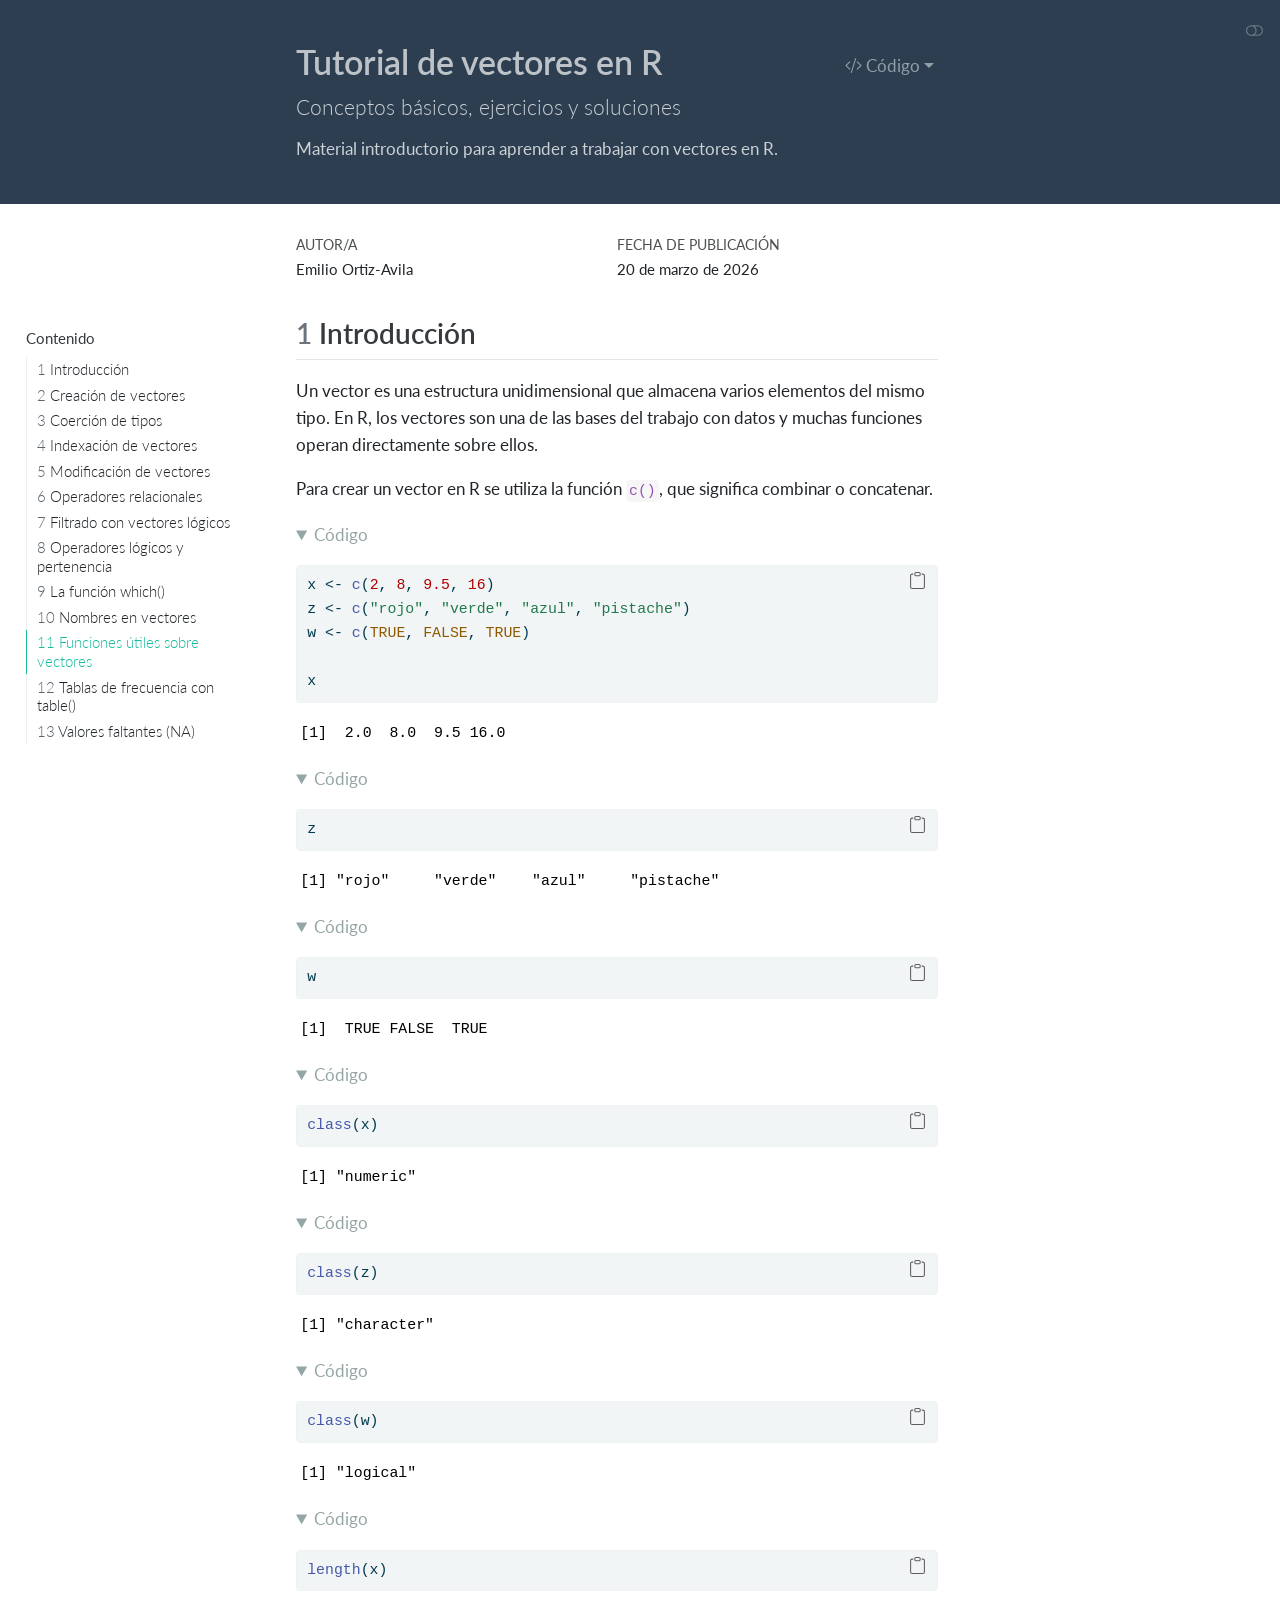
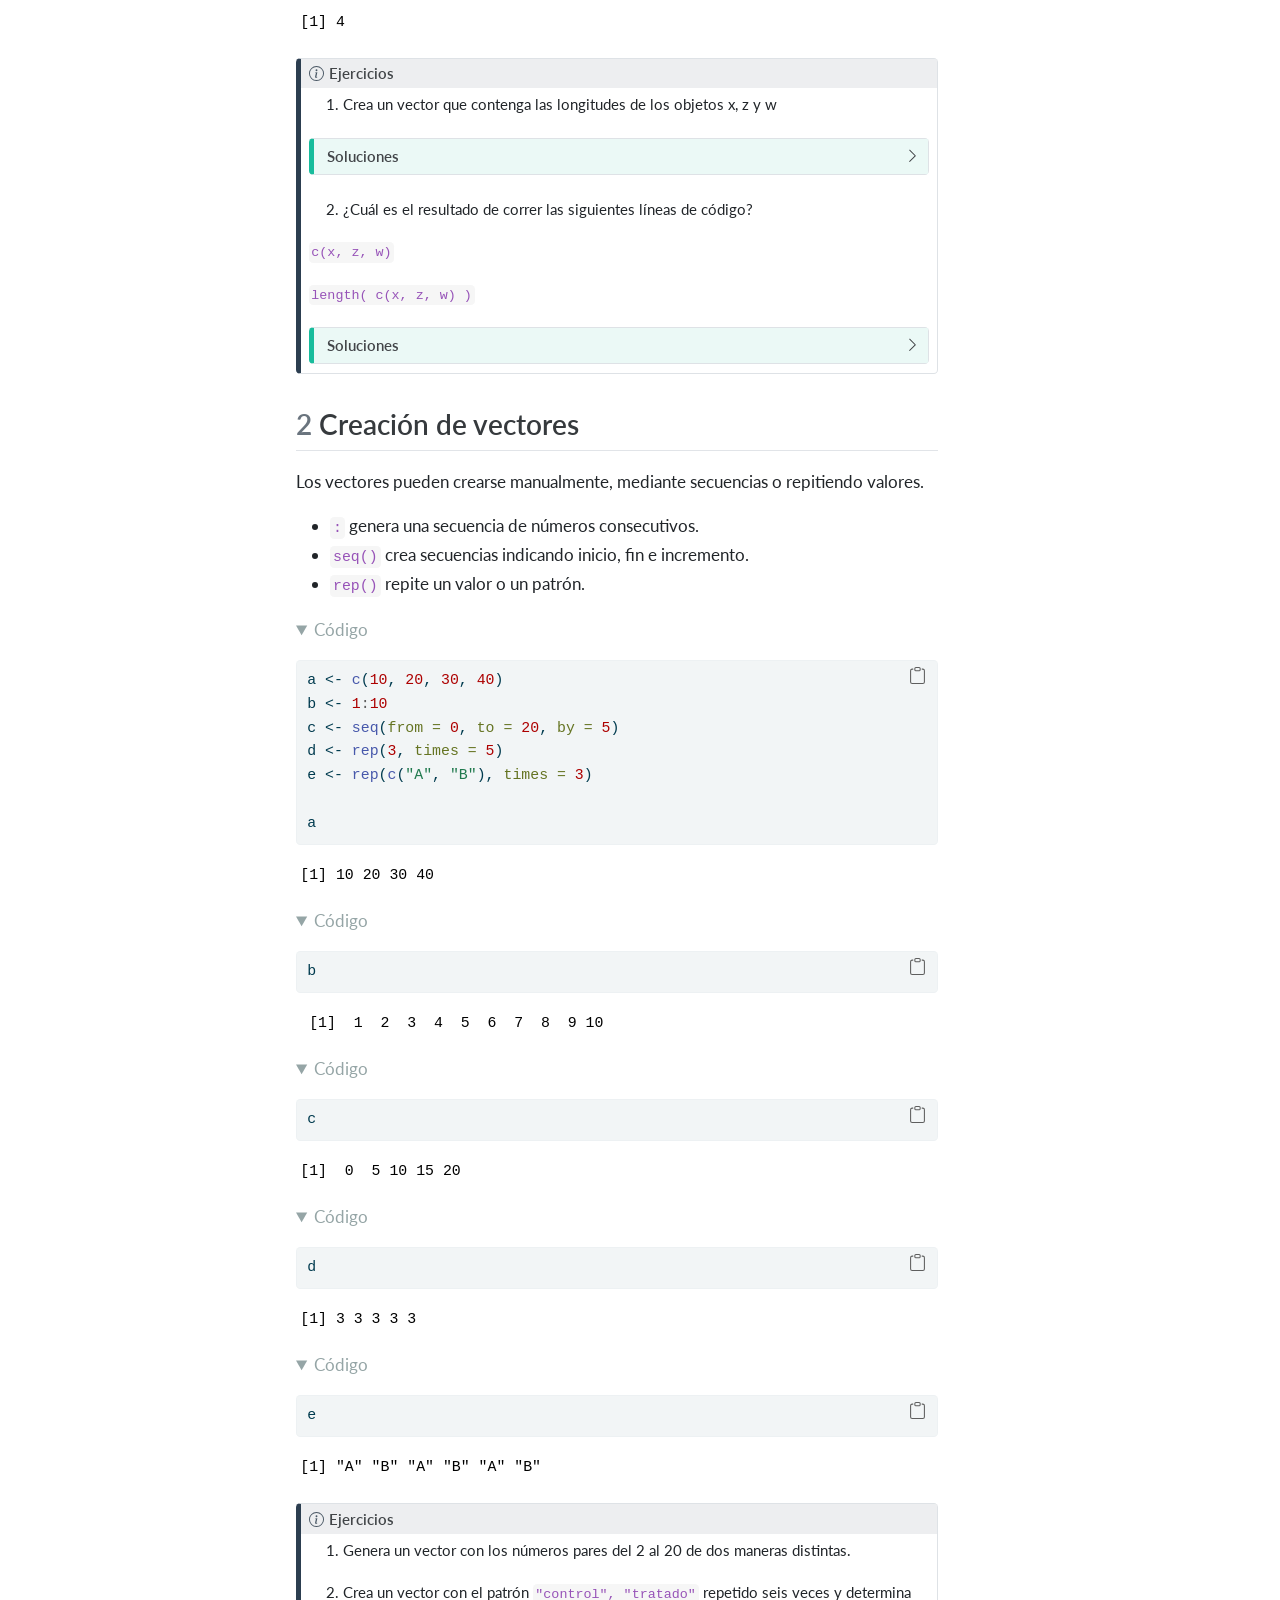
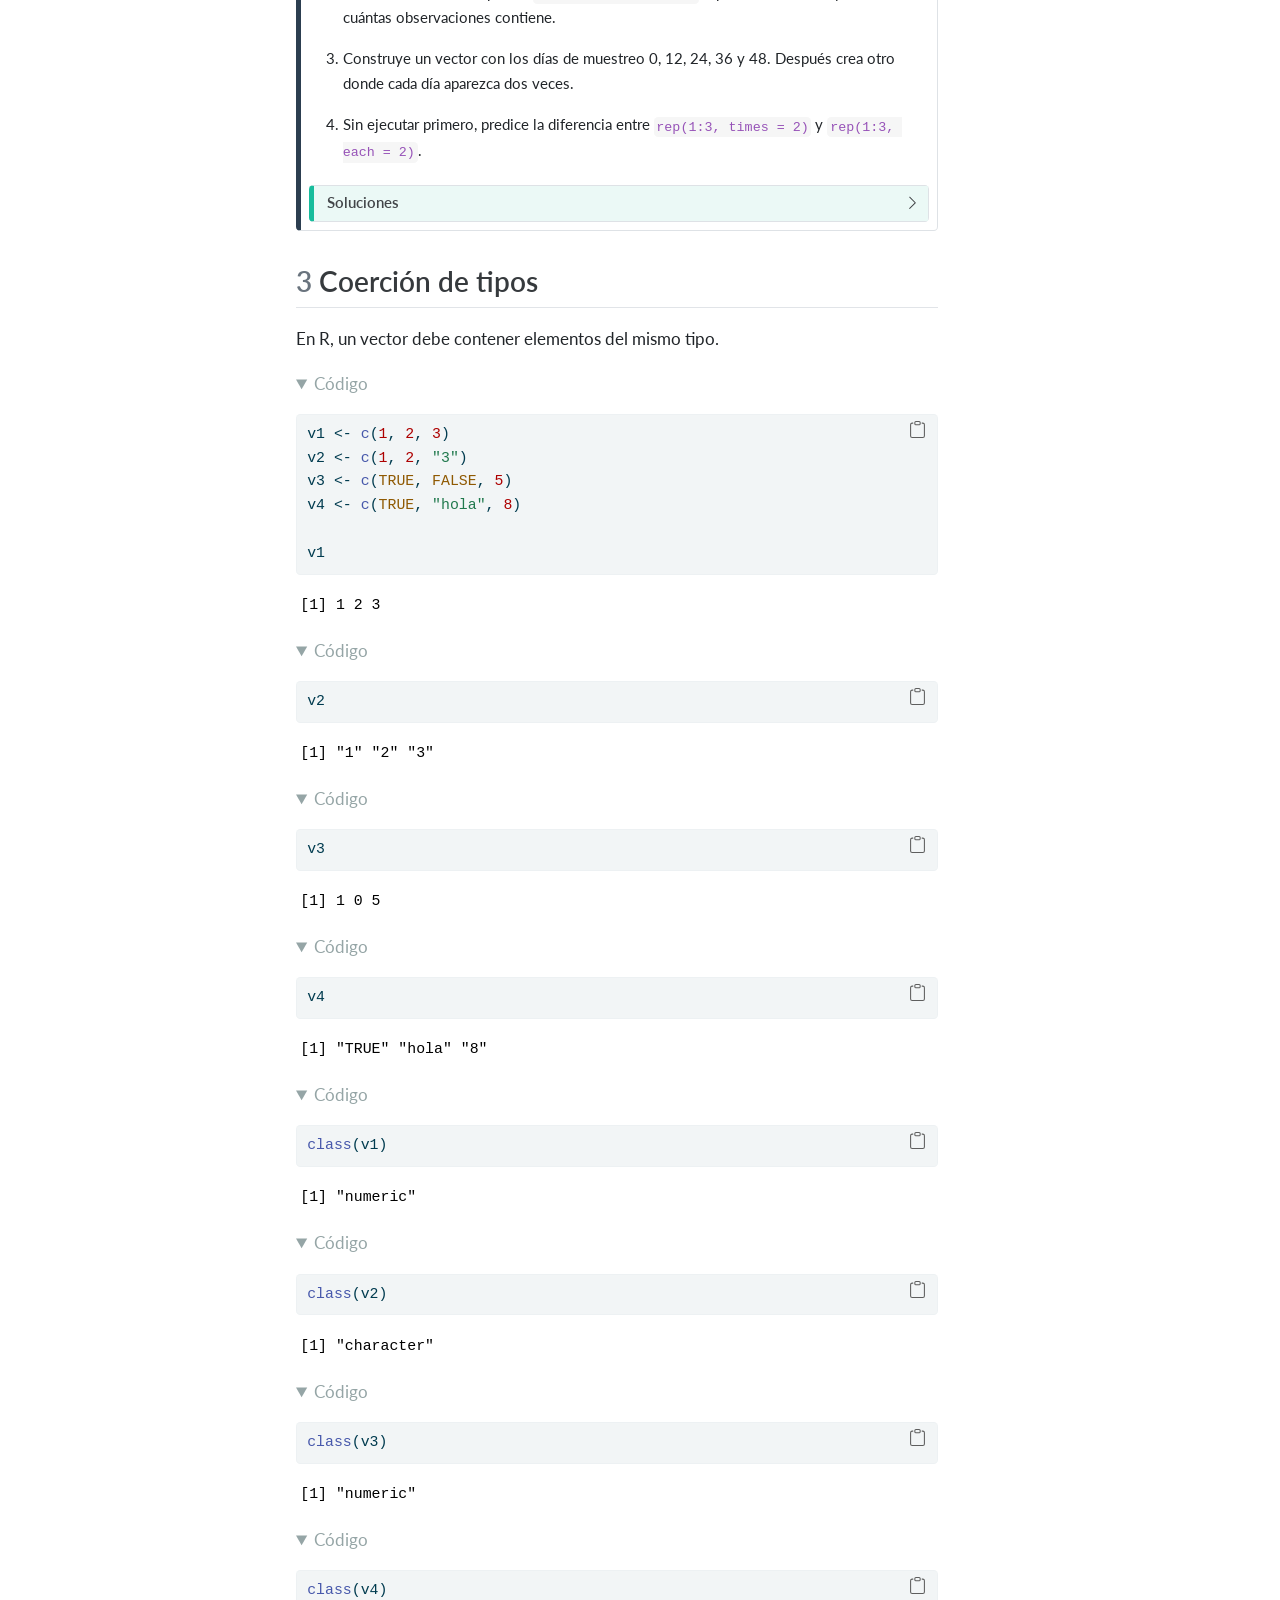
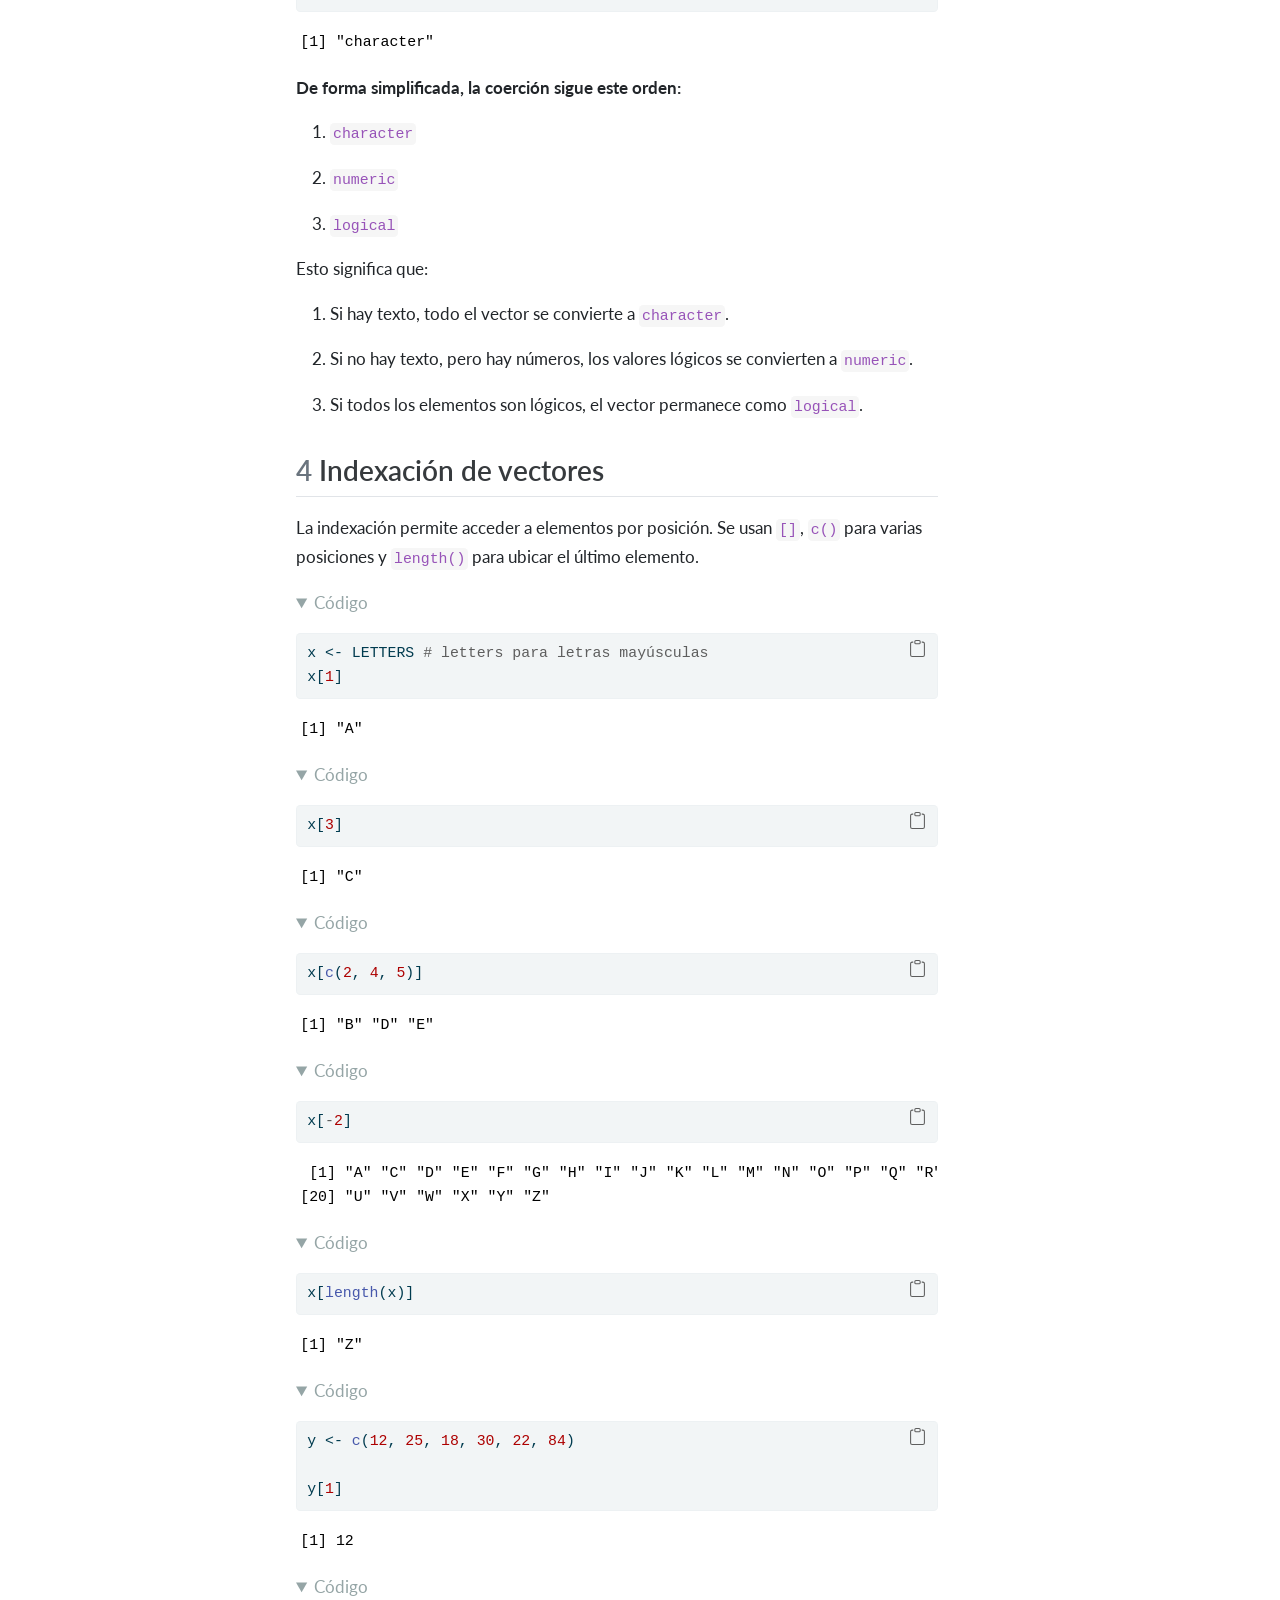
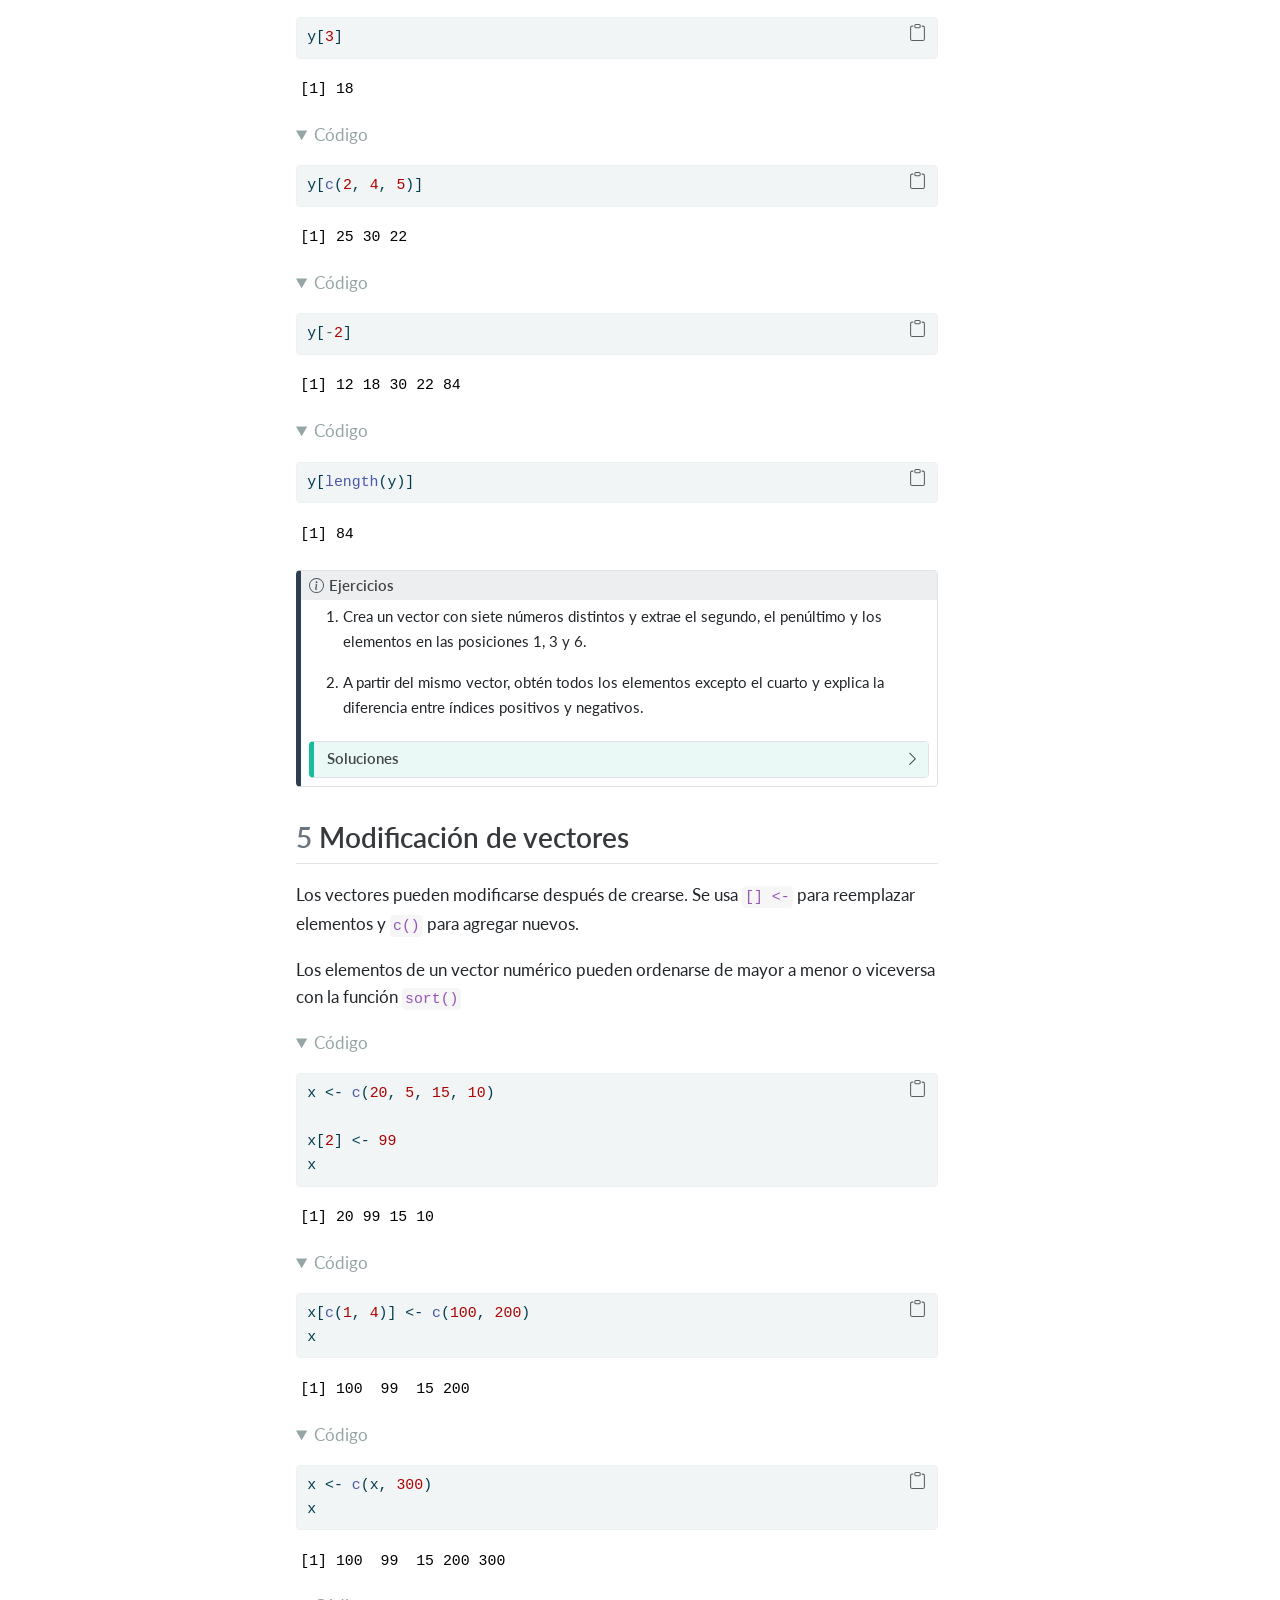
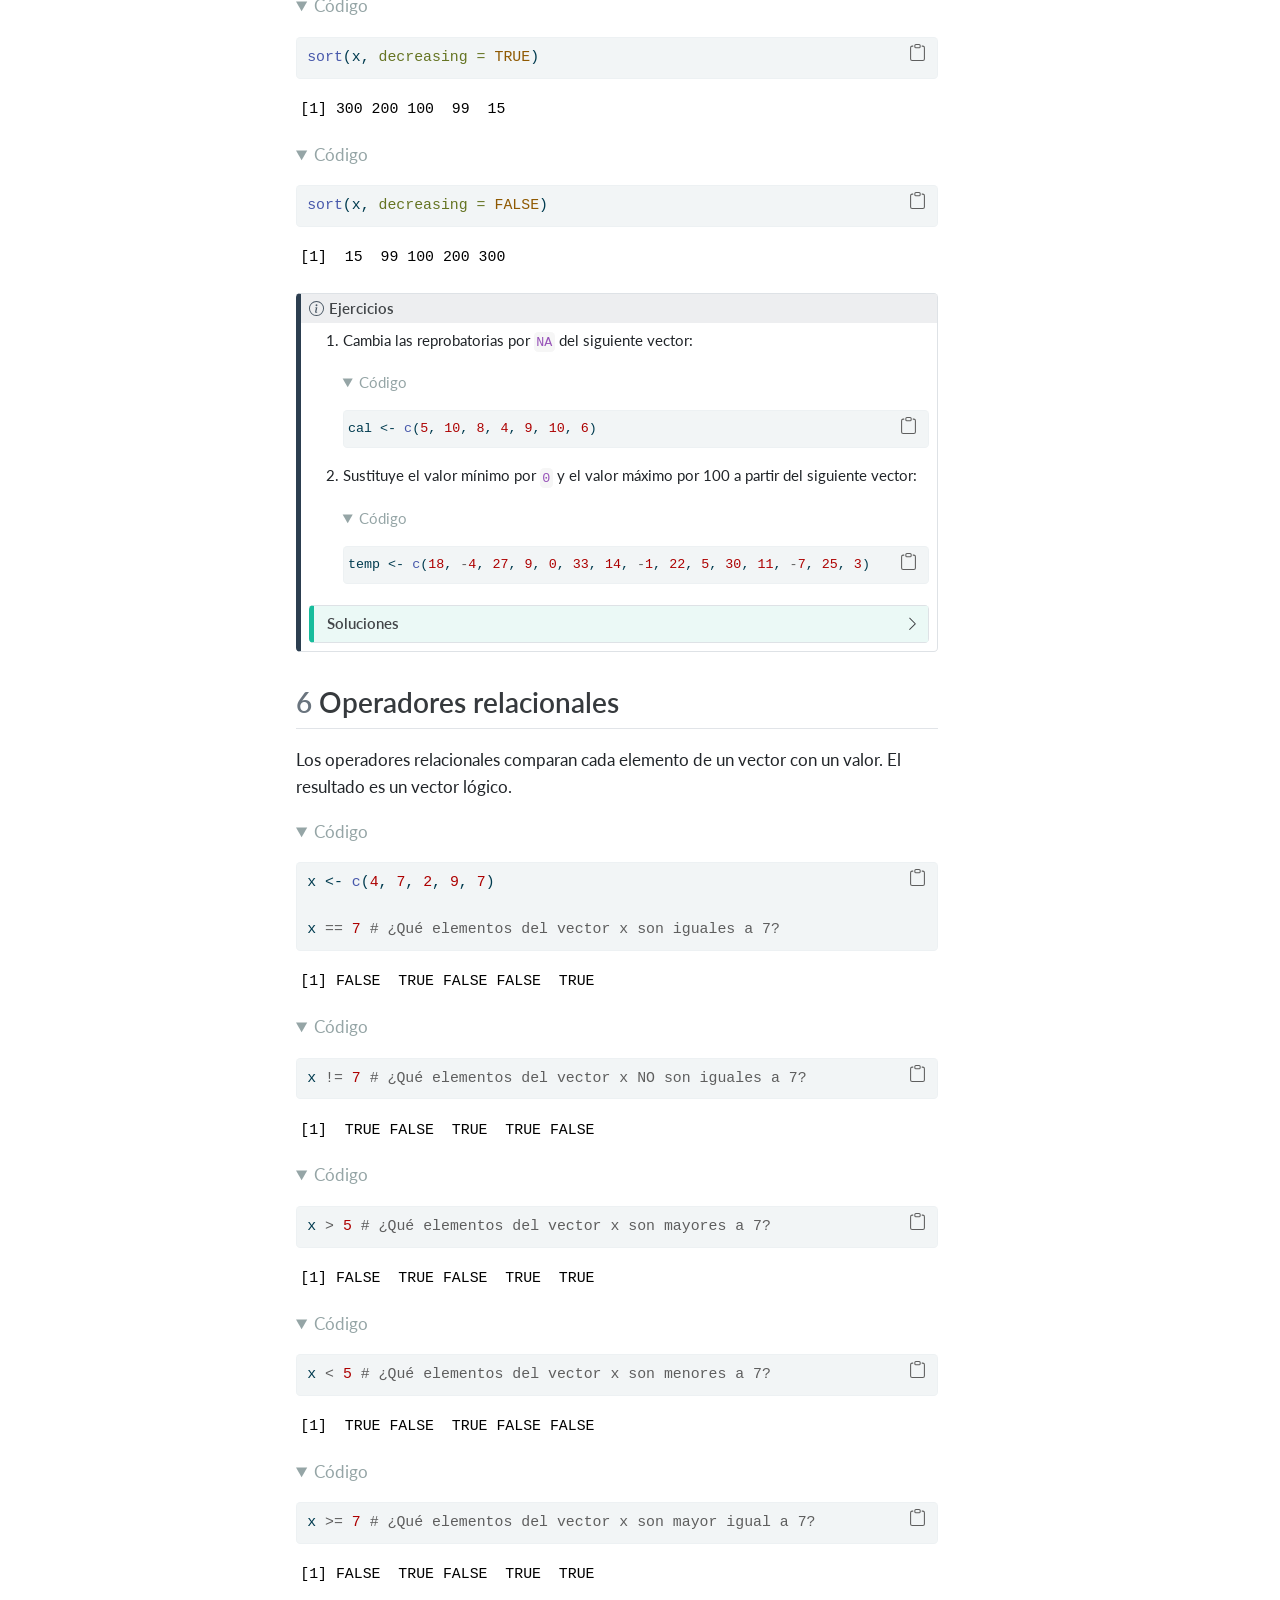
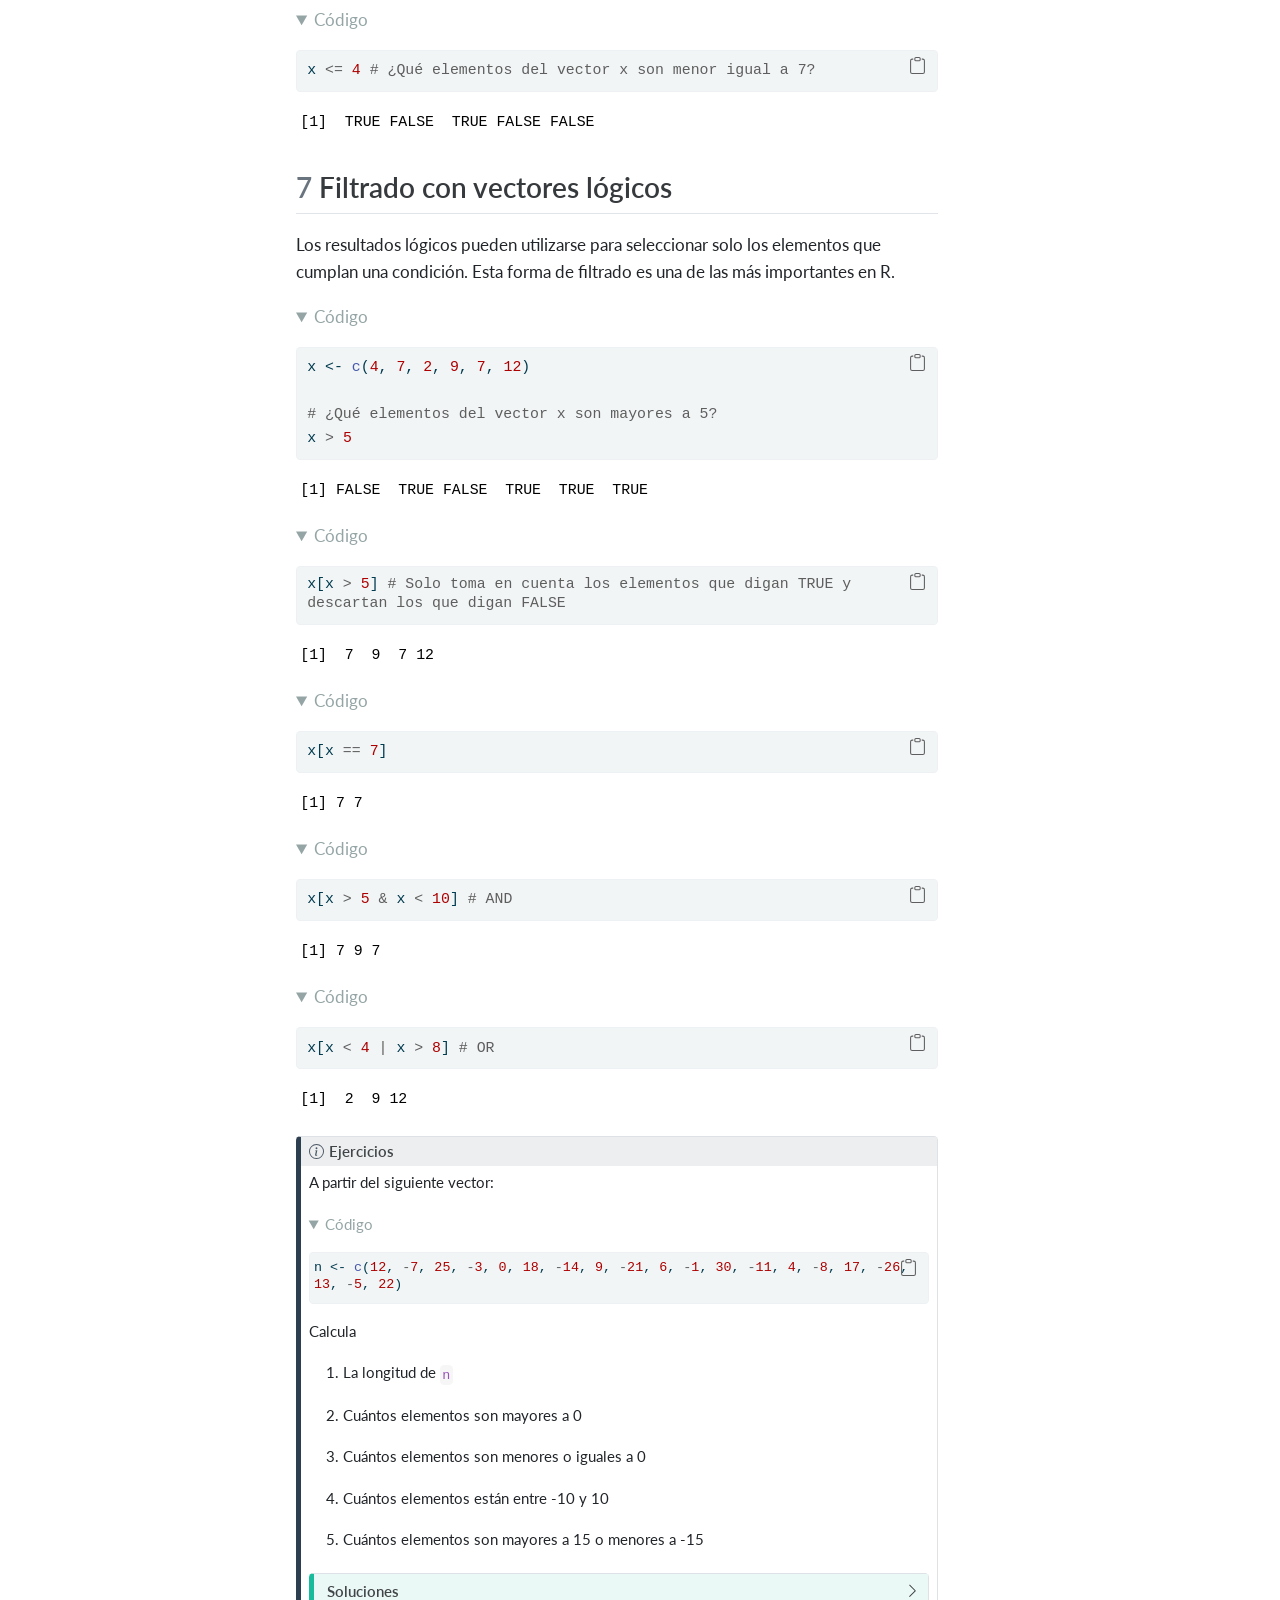
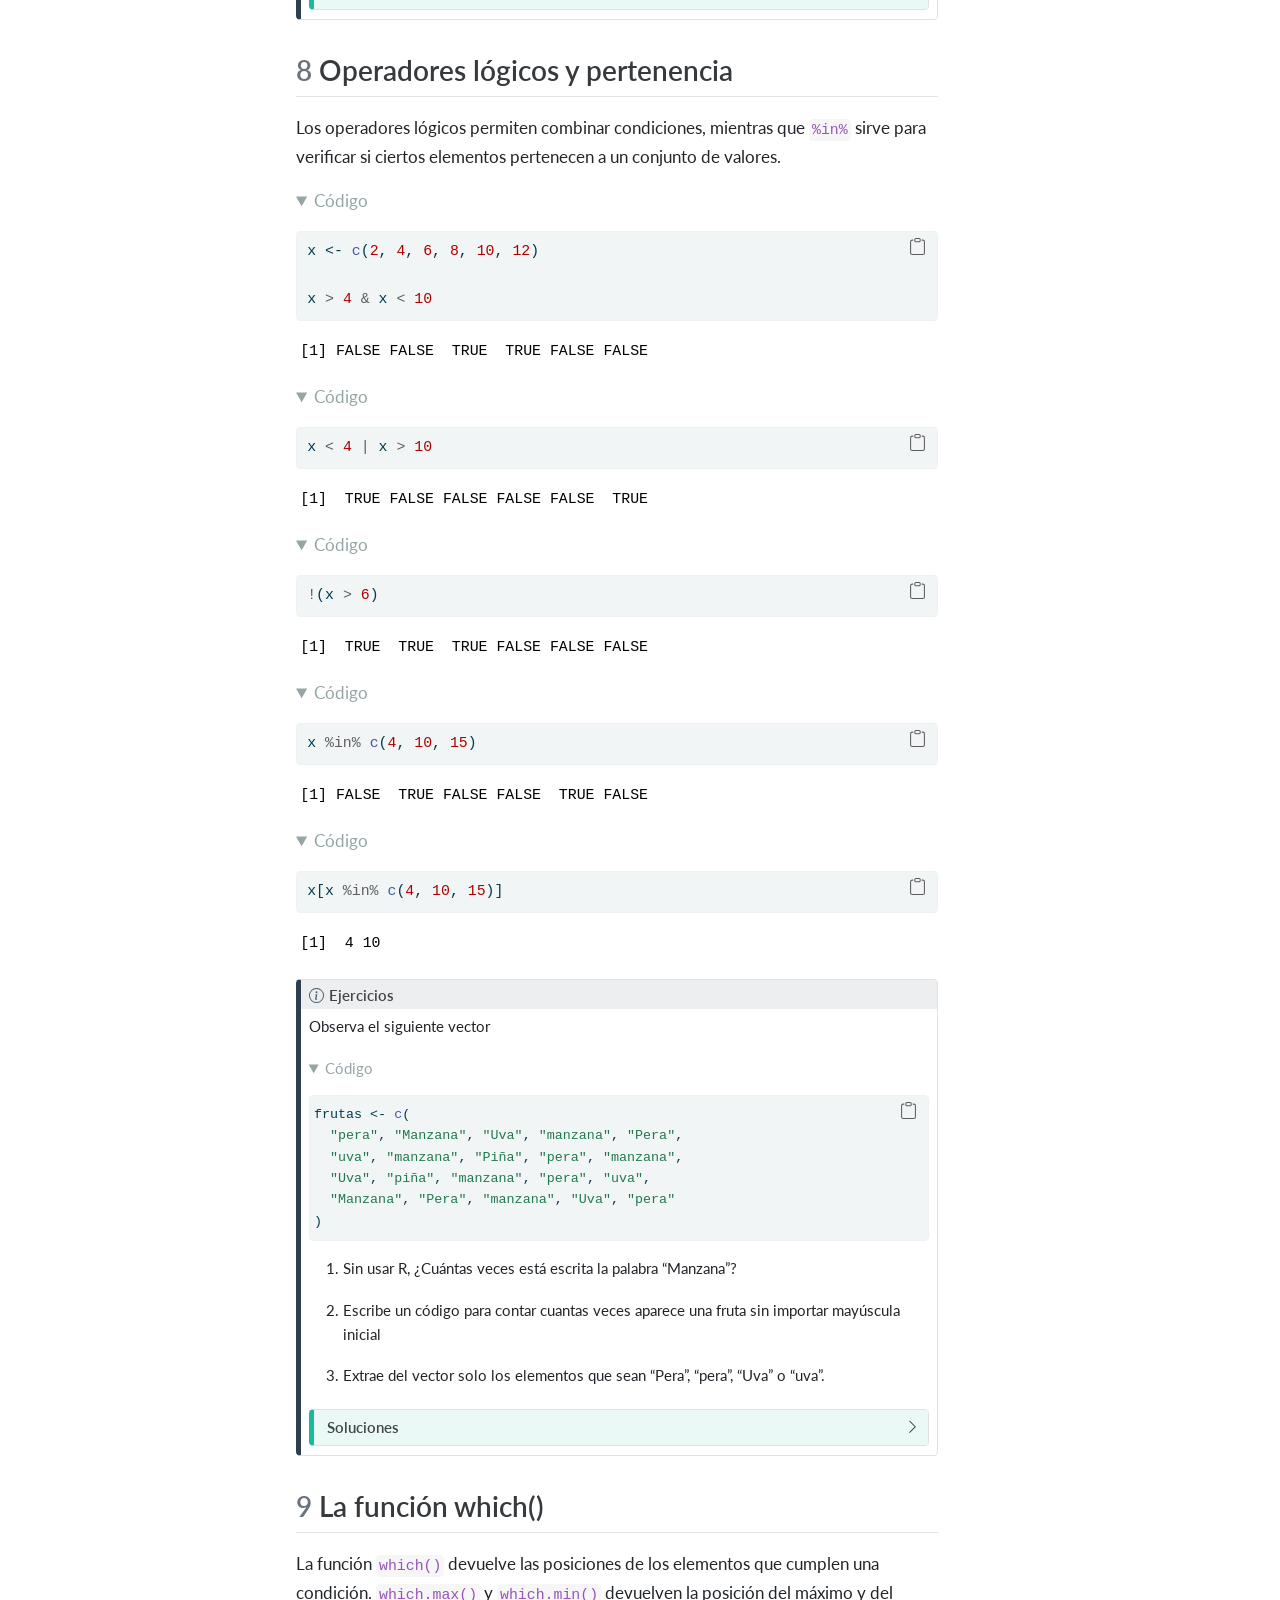
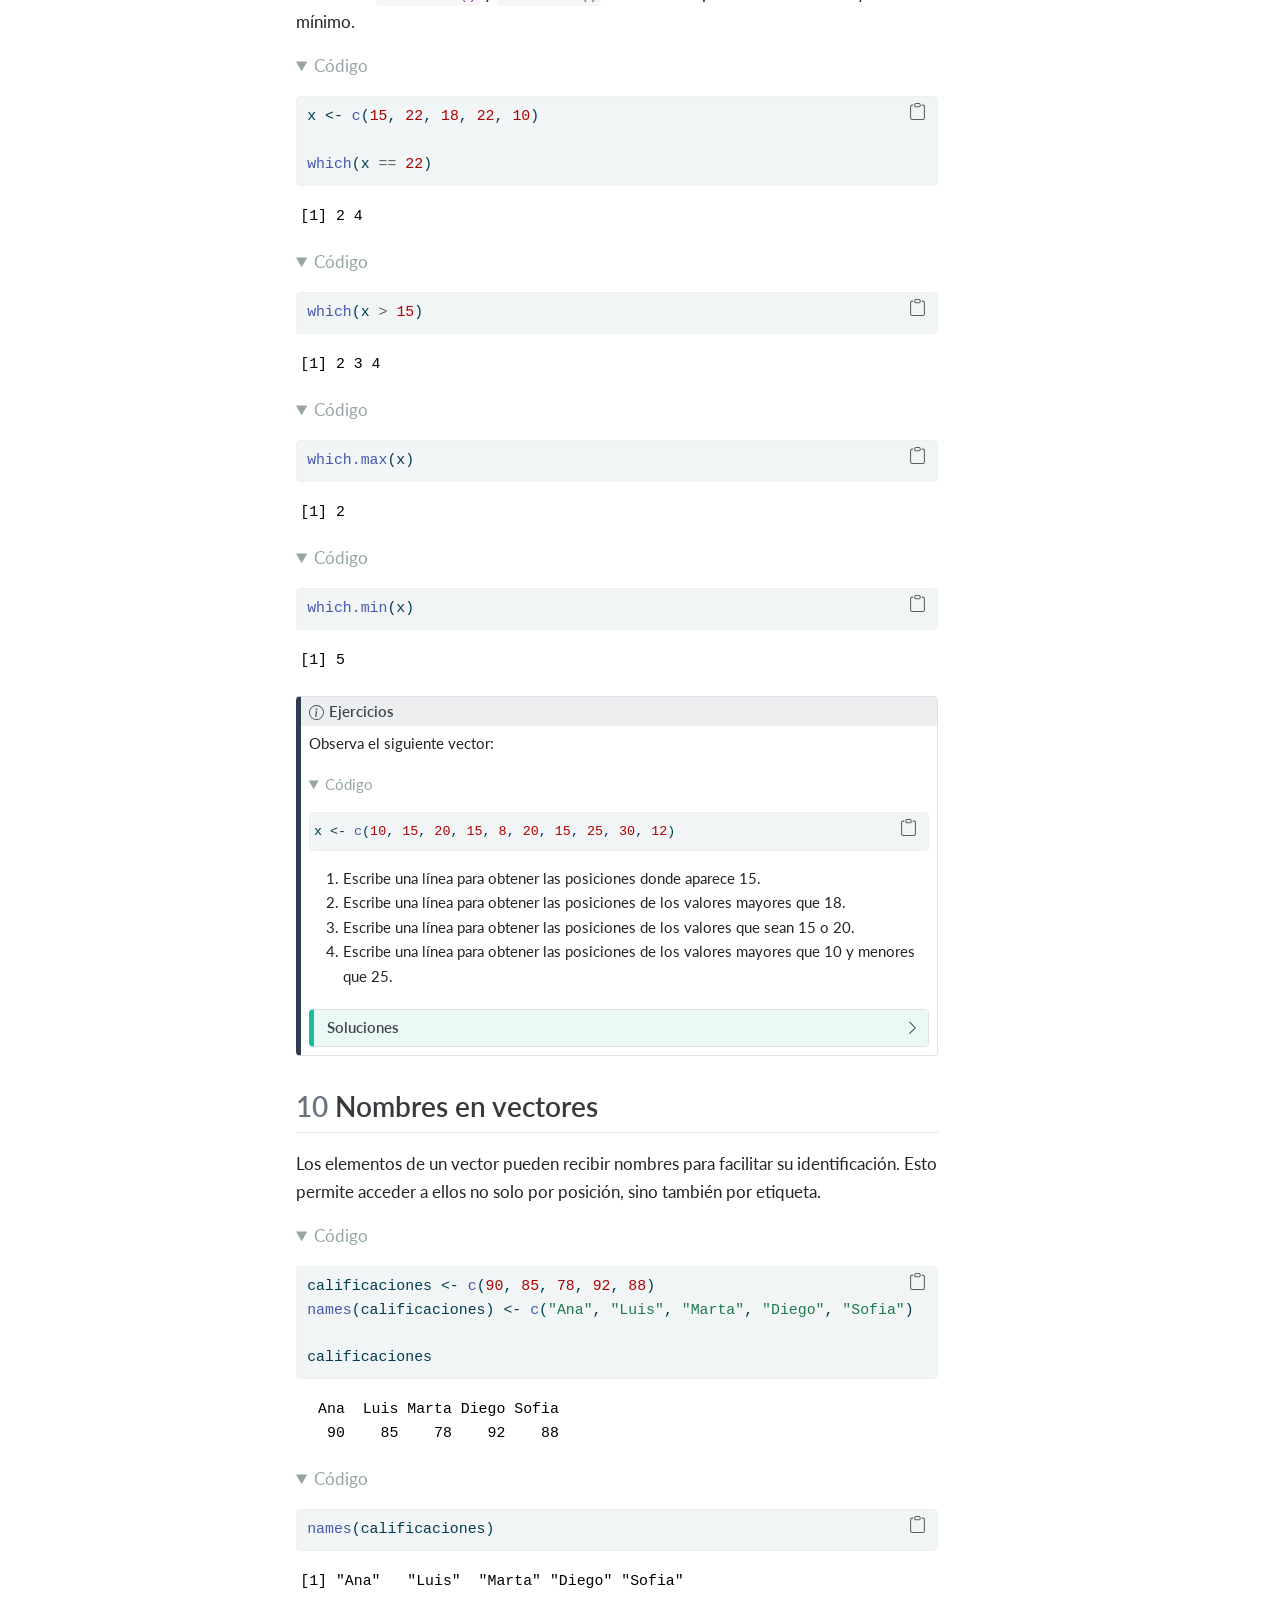
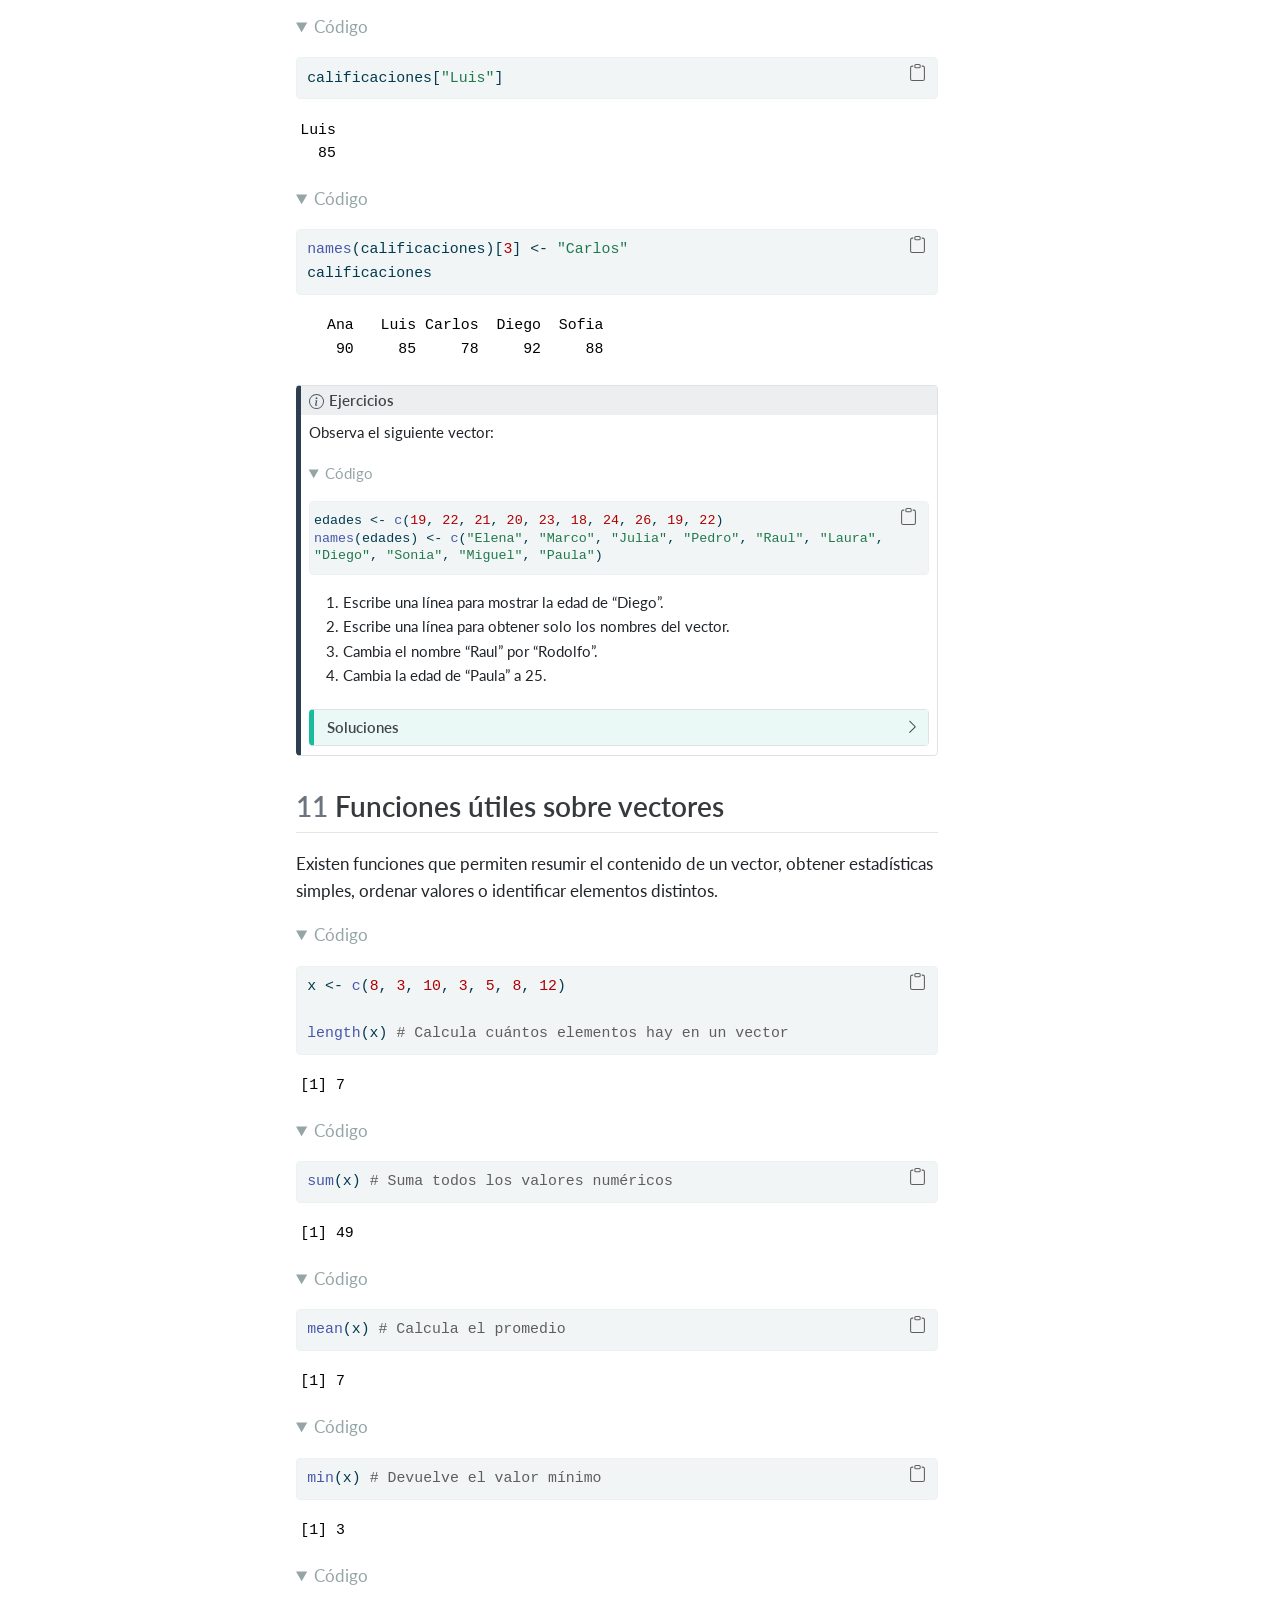
==== commit 343b9a33: "Correcciones" ====
--- a/index.html
+++ b/index.html
@@ -212,7 +212,7 @@
 </div>
 <div class="callout-body-container callout-body">
 <ol type="1">
-<li>Crea un vector con la función <code>length()</code> que contenga las longitudes de los objetos x, z y w</li>
+<li>Crea un vector que contenga las longitudes de los objetos x, z y w</li>
 </ol>
 <div class="callout callout-style-default callout-tip no-icon callout-titled">
 <div class="callout-header d-flex align-content-center" data-bs-toggle="collapse" data-bs-target=".callout-1-contents" aria-controls="callout-1" aria-expanded="false" aria-label="Toggle callout">
@@ -510,7 +510,7 @@
 <div class="cell">
 <details open="">
 <summary>Código</summary>
-<div class="sourceCode cell-code" id="cb59"><pre class="sourceCode r code-with-copy"><code class="sourceCode r"><span id="cb59-1"><a href="#cb59-1" aria-hidden="true" tabindex="-1"></a>x <span class="ot">&lt;-</span> LETTERS <span class="co"># letters para letras minúsculas</span></span>
+<div class="sourceCode cell-code" id="cb59"><pre class="sourceCode r code-with-copy"><code class="sourceCode r"><span id="cb59-1"><a href="#cb59-1" aria-hidden="true" tabindex="-1"></a>x <span class="ot">&lt;-</span> LETTERS <span class="co"># letters para letras mayúsculas</span></span>
 <span id="cb59-2"><a href="#cb59-2" aria-hidden="true" tabindex="-1"></a>x[<span class="dv">1</span>]</span></code><button title="Copiar al portapapeles" class="code-copy-button"><i class="bi"></i></button></pre></div>
 </details>
 <div class="cell-output cell-output-stdout">
@@ -2148,7 +2148,7 @@
 <span id="cb248-72"><a href="#cb248-72" aria-hidden="true" tabindex="-1"></a>::: callout-note</span>
 <span id="cb248-73"><a href="#cb248-73" aria-hidden="true" tabindex="-1"></a><span class="fu">## Ejercicios</span></span>
 <span id="cb248-74"><a href="#cb248-74" aria-hidden="true" tabindex="-1"></a></span>
-<span id="cb248-75"><a href="#cb248-75" aria-hidden="true" tabindex="-1"></a><span class="ss">1.  </span>Crea un vector con la función <span class="in">`length()`</span> que contenga las longitudes de los objetos x, z y w</span>
+<span id="cb248-75"><a href="#cb248-75" aria-hidden="true" tabindex="-1"></a><span class="ss">1.  </span>Crea un vector que contenga las longitudes de los objetos x, z y w</span>
 <span id="cb248-76"><a href="#cb248-76" aria-hidden="true" tabindex="-1"></a></span>
 <span id="cb248-77"><a href="#cb248-77" aria-hidden="true" tabindex="-1"></a>::: {.callout-tip collapse="true" icon="false"}</span>
 <span id="cb248-78"><a href="#cb248-78" aria-hidden="true" tabindex="-1"></a><span class="fu">## Soluciones</span></span>
@@ -2282,7 +2282,7 @@
 <span id="cb248-214"><a href="#cb248-214" aria-hidden="true" tabindex="-1"></a>La indexación permite acceder a elementos por posición. Se usan <span class="in">`[]`</span>, <span class="in">`c()`</span> para varias posiciones y <span class="in">`length()`</span> para ubicar el último elemento.</span>
 <span id="cb248-215"><a href="#cb248-215" aria-hidden="true" tabindex="-1"></a></span>
 <span id="cb248-218"><a href="#cb248-218" aria-hidden="true" tabindex="-1"></a><span class="in">```{r}</span></span>
-<span id="cb248-219"><a href="#cb248-219" aria-hidden="true" tabindex="-1"></a>x <span class="ot">&lt;-</span> LETTERS <span class="co"># letters para letras minúsculas</span></span>
+<span id="cb248-219"><a href="#cb248-219" aria-hidden="true" tabindex="-1"></a>x <span class="ot">&lt;-</span> LETTERS <span class="co"># letters para letras mayúsculas</span></span>
 <span id="cb248-220"><a href="#cb248-220" aria-hidden="true" tabindex="-1"></a>x[<span class="dv">1</span>]</span>
 <span id="cb248-221"><a href="#cb248-221" aria-hidden="true" tabindex="-1"></a>x[<span class="dv">3</span>]</span>
 <span id="cb248-222"><a href="#cb248-222" aria-hidden="true" tabindex="-1"></a>x[<span class="fu">c</span>(<span class="dv">2</span>, <span class="dv">4</span>, <span class="dv">5</span>)]</span>
